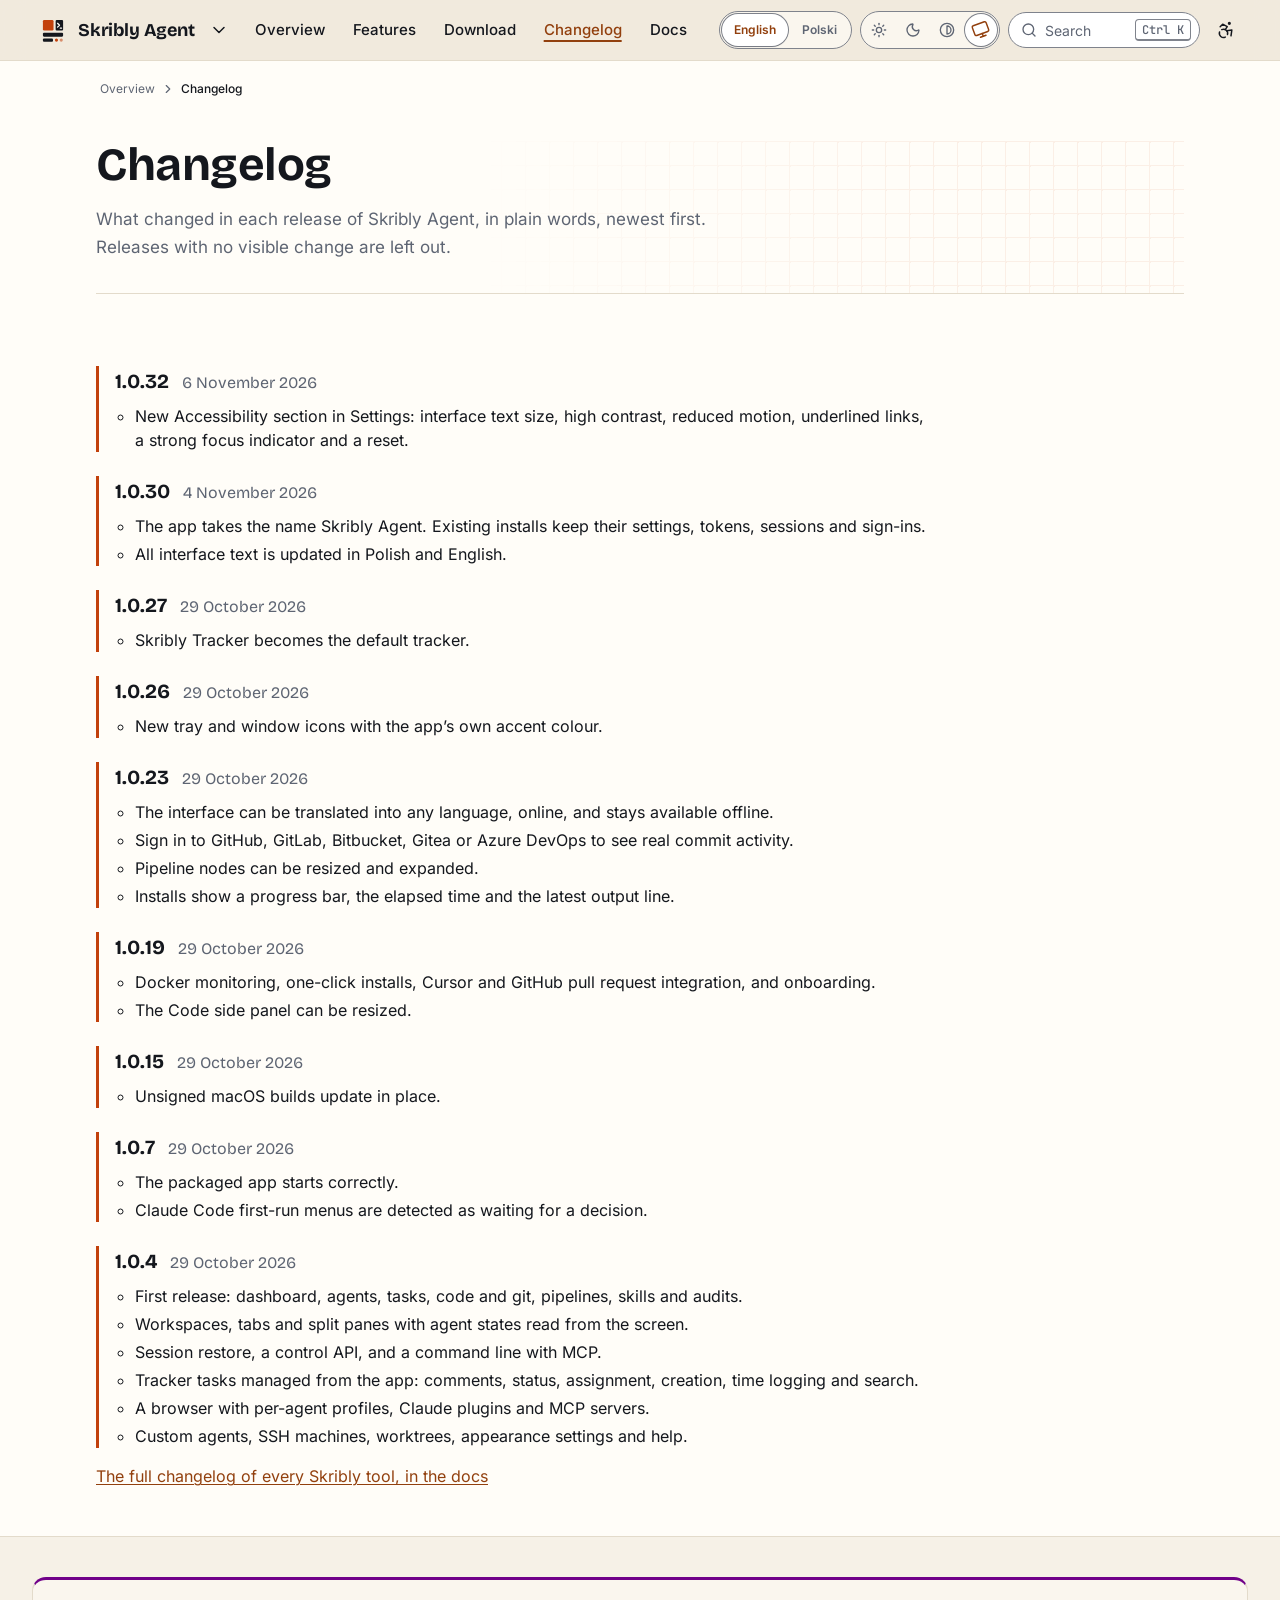
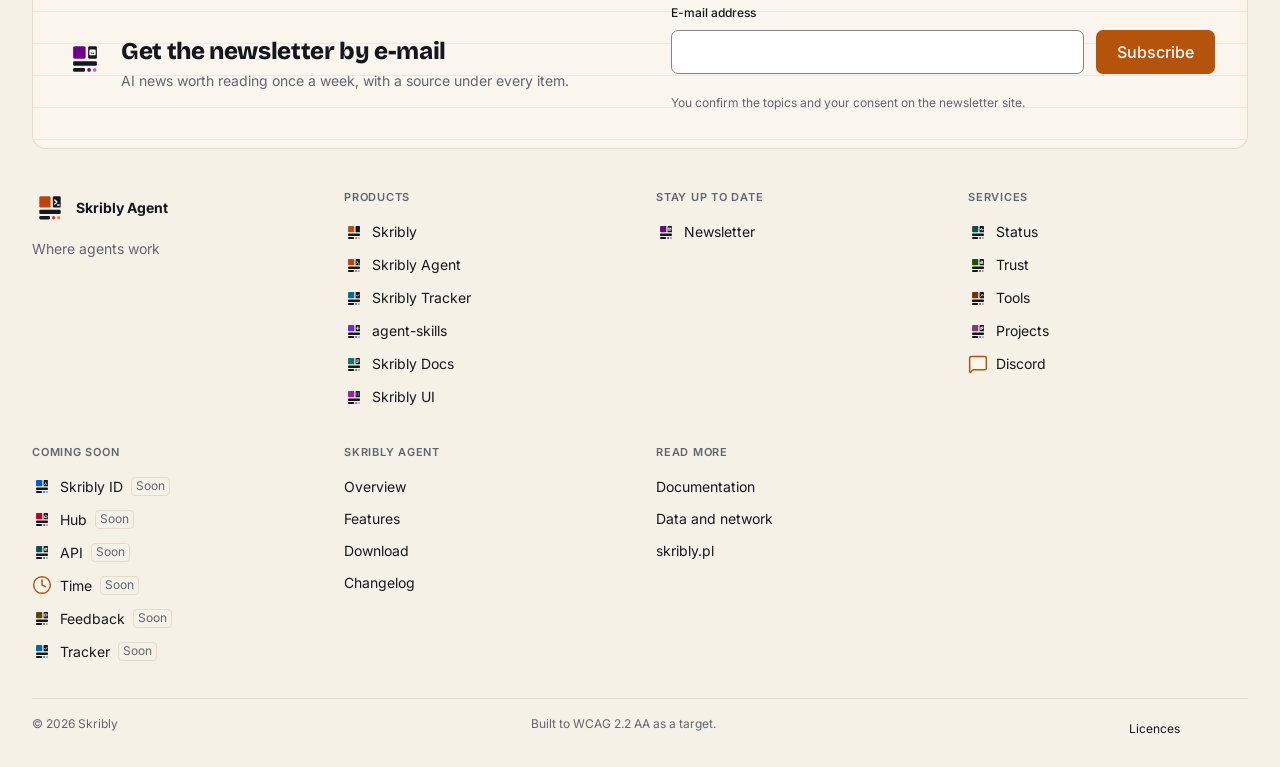
==== changelog/index.html @ e167b1dc "publish: footer services and coming soon, kit icons" ====
<!DOCTYPE html><html lang="en" dir="ltr"><head><meta charset="utf-8"><meta name="viewport" content="width=device-width, initial-scale=1"><meta http-equiv="Content-Security-Policy" content="default-src 'none'; connect-src 'self'; script-src 'self' 'wasm-unsafe-eval'; style-src 'self'; img-src 'self' data:; font-src 'self'; manifest-src 'self'; media-src 'self'; base-uri 'none'; form-action https://newsletter.skribly.pl; upgrade-insecure-requests"><title>Changelog of Skribly Agent | Skribly Agent</title><meta name="description" content="What changed in each release of Skribly Agent, in plain words, newest first."><link rel="canonical" href="https://agent.skribly.pl/changelog/"><link rel="alternate" hreflang="en" href="https://agent.skribly.pl/changelog/"><link rel="alternate" hreflang="pl" href="https://agent.skribly.pl/pl/changelog/"><link rel="alternate" hreflang="x-default" href="https://agent.skribly.pl/changelog/"><script src="/_astro/prepaint.iife.DfruCCWJ.js"></script><meta name="color-scheme" content="light dark"><meta name="theme-color" media="(prefers-color-scheme: light)" content="#fffdf8"><meta name="theme-color" media="(prefers-color-scheme: dark)" content="#111318"><meta name="referrer" content="strict-origin-when-cross-origin"><link rel="preload" href="/_astro/inter-latin-wght-normal.Dx4kXJAl.woff2" as="font" type="font/woff2" crossorigin><link rel="preload" href="/_astro/bricolage-grotesque-latin-wght-normal.DLoelf7F.woff2" as="font" type="font/woff2" crossorigin><link rel="icon" href="/favicon-32.png" sizes="32x32" type="image/png"><link rel="icon" href="/favicon.svg" type="image/svg+xml"><link rel="apple-touch-icon" href="/apple-touch-icon.png"><link rel="manifest" href="/manifest.webmanifest"><meta property="og:type" content="website"><meta property="og:site_name" content="Skribly Agent"><meta property="og:locale" content="en_GB"><meta property="og:url" content="https://agent.skribly.pl/changelog/"><meta property="og:title" content="Changelog of Skribly Agent | Skribly Agent"><meta property="og:description" content="What changed in each release of Skribly Agent, in plain words, newest first."><meta property="og:image" content="https://agent.skribly.pl/og/changelog/image.png"><meta property="og:image:width" content="1200"><meta property="og:image:height" content="630"><meta property="og:image:alt" content="Changelog of Skribly Agent | Skribly Agent"><meta name="twitter:card" content="summary_large_image"><meta name="twitter:title" content="Changelog of Skribly Agent | Skribly Agent"><meta name="twitter:description" content="What changed in each release of Skribly Agent, in plain words, newest first."><meta name="twitter:image" content="https://agent.skribly.pl/og/changelog/image.png"><script type="application/ld+json">{"@context":"https://schema.org","@graph":[{"@type":"Organization","@id":"https://skribly.pl/#organization","name":"Skribly","url":"https://skribly.pl/","logo":"https://skribly.pl/img/icons/icon-512.png","sameAs":["https://docs.skribly.pl/","https://ui.skribly.pl/"]},{"@type":"WebSite","@id":"https://agent.skribly.pl/#website","name":"Skribly Agent","url":"https://agent.skribly.pl/","inLanguage":"en","description":"What changed in each release of Skribly Agent, in plain words, newest first.","publisher":{"@id":"https://skribly.pl/#organization"}},{"@type":"WebPage","@id":"https://agent.skribly.pl/changelog/#page","url":"https://agent.skribly.pl/changelog/","name":"Changelog of Skribly Agent | Skribly Agent","description":"What changed in each release of Skribly Agent, in plain words, newest first.","inLanguage":"en","isPartOf":{"@id":"https://agent.skribly.pl/#website"},"publisher":{"@id":"https://skribly.pl/#organization"}},{"@type":"BreadcrumbList","itemListElement":[{"@type":"ListItem","position":1,"name":"Overview","item":"https://agent.skribly.pl/"},{"@type":"ListItem","position":2,"name":"Changelog","item":"https://agent.skribly.pl/changelog/"}]}]}</script><link rel="stylesheet" href="/_astro/Page.oo4FGN4h.css"><link rel="stylesheet" href="/_astro/_.._0RKXeTr.css"></head><body class="sk-page"><a class="sk-skip-link" href="#content">Skip to content</a><header class="sk-site-header sk-product--agent" data-sk-header><div class="sk-container sk-container--wide sk-site-header__bar"><div class="sk-site-header__brand"><a class="sk-site-header__home" href="/" aria-label="Skribly Agent, home page"><svg class="sk-logo sk-logo--agent" viewBox="0 0 64 64" width="2.125rem" height="2.125rem" focusable="false" aria-hidden="true"><rect x="13" y="13" width="20" height="20" rx="2.5" fill="var(--sk-tool-agent)"/><rect x="37" y="13" width="14" height="20" rx="2" fill="currentColor"/><path d="M40.6 19.4l3.6 3.6-3.6 3.6M45.6 28.4h2.6" fill="none" stroke="var(--sk-bg)" stroke-width="2.4" stroke-linecap="round" stroke-linejoin="round"/><rect x="13" y="37" width="38" height="7.5" rx="2" fill="currentColor"/><rect x="13" y="48" width="19" height="6" rx="2" fill="currentColor"/><circle cx="38.5" cy="51" r="3" fill="var(--sk-tool-agent)"/><circle cx="47.5" cy="51" r="3" fill="var(--sk-tool-agent)" opacity="0.55"/></svg><span class="sk-site-header__name">Skribly Agent</span></a><details class="sk-dropdown sk-ecosystem"><summary class="sk-icon-button sk-ecosystem__toggle" aria-label="Switch product" title="Switch product"><svg class="sk-icon sk-dropdown__chevron" viewBox="0 0 24 24" focusable="false" data-icon="chevron.down" aria-hidden="true"><path d="m6 9 6 6 6-6"></path></svg></summary><div class="sk-dropdown__panel"><p class="sk-ecosystem__title" id="sk-ecosystem-agent">Skribly products</p><ul class="sk-ecosystem__list" aria-labelledby="sk-ecosystem-agent"><li><a class="sk-ecosystem__item sk-product--skribly" href="https://skribly.pl/"><svg class="sk-logo sk-logo--skribly" viewBox="0 0 64 64" width="2.25rem" height="2.25rem" focusable="false" aria-hidden="true"><rect x="13" y="13" width="20" height="20" rx="2.5" fill="var(--sk-accent)"/><rect x="37" y="13" width="14" height="20" rx="2" fill="currentColor"/><rect x="13" y="37" width="38" height="7.5" rx="2" fill="currentColor"/><rect x="13" y="48" width="19" height="6" rx="2" fill="currentColor"/><circle cx="38.5" cy="51" r="3" fill="var(--sk-accent)"/><circle cx="47.5" cy="51" r="3" fill="var(--sk-accent)" opacity="0.55"/></svg><span><strong>Skribly</strong><span>One place for agents, tasks and rules</span></span></a></li><li><a class="sk-ecosystem__item sk-product--agent" href="https://skribly.pl/apps/skribly-agent/" aria-current="true"><svg class="sk-logo sk-logo--agent" viewBox="0 0 64 64" width="2.25rem" height="2.25rem" focusable="false" aria-hidden="true"><rect x="13" y="13" width="20" height="20" rx="2.5" fill="var(--sk-tool-agent)"/><rect x="37" y="13" width="14" height="20" rx="2" fill="currentColor"/><path d="M40.6 19.4l3.6 3.6-3.6 3.6M45.6 28.4h2.6" fill="none" stroke="var(--sk-bg)" stroke-width="2.4" stroke-linecap="round" stroke-linejoin="round"/><rect x="13" y="37" width="38" height="7.5" rx="2" fill="currentColor"/><rect x="13" y="48" width="19" height="6" rx="2" fill="currentColor"/><circle cx="38.5" cy="51" r="3" fill="var(--sk-tool-agent)"/><circle cx="47.5" cy="51" r="3" fill="var(--sk-tool-agent)" opacity="0.55"/></svg><span><strong>Skribly Agent</strong><span>Where agents work</span></span><span class="sk-ecosystem__here">You are here</span></a></li><li><a class="sk-ecosystem__item sk-product--tracker" href="https://skribly.pl/apps/skribly-tracker/"><svg class="sk-logo sk-logo--tracker" viewBox="0 0 64 64" width="2.25rem" height="2.25rem" focusable="false" aria-hidden="true"><rect x="13" y="13" width="20" height="20" rx="2.5" fill="var(--sk-tool-tracker)"/><rect x="37" y="13" width="14" height="20" rx="2" fill="currentColor"/><path d="M40.4 23.6l2.8 2.8 4.8-5.4" fill="none" stroke="var(--sk-bg)" stroke-width="2.4" stroke-linecap="round" stroke-linejoin="round"/><rect x="13" y="37" width="38" height="7.5" rx="2" fill="currentColor"/><rect x="13" y="48" width="19" height="6" rx="2" fill="currentColor"/><circle cx="38.5" cy="51" r="3" fill="var(--sk-tool-tracker)"/><circle cx="47.5" cy="51" r="3" fill="var(--sk-tool-tracker)" opacity="0.55"/></svg><span><strong>Skribly Tracker</strong><span>Where tasks begin</span></span></a></li><li><a class="sk-ecosystem__item sk-product--skills" href="https://skribly.pl/apps/agent-skills/"><svg class="sk-logo sk-logo--skills" viewBox="0 0 64 64" width="2.25rem" height="2.25rem" focusable="false" aria-hidden="true"><rect x="13" y="13" width="20" height="20" rx="2.5" fill="var(--sk-tool-skills)"/><rect x="37" y="13" width="14" height="20" rx="2" fill="currentColor"/><path d="M44 18.6v8.8M39.6 23h8.8" fill="none" stroke="var(--sk-bg)" stroke-width="2.4" stroke-linecap="round" stroke-linejoin="round"/><rect x="13" y="37" width="38" height="7.5" rx="2" fill="currentColor"/><rect x="13" y="48" width="19" height="6" rx="2" fill="currentColor"/><circle cx="38.5" cy="51" r="3" fill="var(--sk-tool-skills)"/><circle cx="47.5" cy="51" r="3" fill="var(--sk-tool-skills)" opacity="0.55"/></svg><span><strong>agent-skills</strong><span>Where the rules live</span></span></a></li><li><a class="sk-ecosystem__item sk-product--docs" href="https://docs.skribly.pl/"><svg class="sk-logo sk-logo--docs" viewBox="0 0 64 64" width="2.25rem" height="2.25rem" focusable="false" aria-hidden="true"><rect x="13" y="13" width="20" height="20" rx="2.5" fill="var(--sk-tool-docs)"/><rect x="37" y="13" width="14" height="20" rx="2" fill="currentColor"/><path d="M40.4 19h7.2M40.4 23h7.2M40.4 27h4.4" fill="none" stroke="var(--sk-bg)" stroke-width="2.4" stroke-linecap="round" stroke-linejoin="round"/><rect x="13" y="37" width="38" height="7.5" rx="2" fill="currentColor"/><rect x="13" y="48" width="19" height="6" rx="2" fill="currentColor"/><circle cx="38.5" cy="51" r="3" fill="var(--sk-tool-docs)"/><circle cx="47.5" cy="51" r="3" fill="var(--sk-tool-docs)" opacity="0.55"/></svg><span><strong>Skribly Docs</strong><span>Guides and reference</span></span></a></li><li><a class="sk-ecosystem__item sk-product--ui" href="https://ui.skribly.pl/"><svg class="sk-logo sk-logo--ui" viewBox="0 0 64 64" width="2.25rem" height="2.25rem" focusable="false" aria-hidden="true"><rect x="13" y="13" width="20" height="20" rx="2.5" fill="var(--sk-tool-ui)"/><rect x="37" y="13" width="14" height="20" rx="2" fill="currentColor"/><path d="M41.2 19.6h.01M46.8 19.6h.01M41.2 25.4h.01M46.8 25.4h.01" fill="none" stroke="var(--sk-bg)" stroke-width="2.4" stroke-linecap="round" stroke-linejoin="round"/><rect x="13" y="37" width="38" height="7.5" rx="2" fill="currentColor"/><rect x="13" y="48" width="19" height="6" rx="2" fill="currentColor"/><circle cx="38.5" cy="51" r="3" fill="var(--sk-tool-ui)"/><circle cx="47.5" cy="51" r="3" fill="var(--sk-tool-ui)" opacity="0.55"/></svg><span><strong>Skribly UI</strong><span>Tokens and components</span></span></a></li></ul><p class="sk-ecosystem__title" id="sk-ecosystem-agent-channels">Stay up to date</p><ul class="sk-ecosystem__list" aria-labelledby="sk-ecosystem-agent-channels"><li><a class="sk-ecosystem__item sk-product--newsletter" href="https://newsletter.skribly.pl/"><svg class="sk-logo sk-logo--newsletter" viewBox="0 0 64 64" width="2.25rem" height="2.25rem" focusable="false" aria-hidden="true"><rect x="13" y="13" width="20" height="20" rx="2.5" fill="var(--sk-tool-newsletter)"/><rect x="37" y="13" width="14" height="20" rx="2" fill="currentColor"/><path d="M40.2 19.6h7.6v6.8h-7.6zM40.6 20.2l3.4 2.8 3.4-2.8" fill="none" stroke="var(--sk-bg)" stroke-width="2.4" stroke-linecap="round" stroke-linejoin="round"/><rect x="13" y="37" width="38" height="7.5" rx="2" fill="currentColor"/><rect x="13" y="48" width="19" height="6" rx="2" fill="currentColor"/><circle cx="38.5" cy="51" r="3" fill="var(--sk-tool-newsletter)"/><circle cx="47.5" cy="51" r="3" fill="var(--sk-tool-newsletter)" opacity="0.55"/></svg><span><strong>Skribly Newsletter</strong><span>AI news every week, each with its source</span></span></a></li></ul><p class="sk-ecosystem__title" id="sk-ecosystem-agent-services">Services</p><ul class="sk-ecosystem__list" aria-labelledby="sk-ecosystem-agent-services"><li><a class="sk-ecosystem__item sk-product--status" href="https://status.skribly.pl/"><svg class="sk-logo sk-logo--status" viewBox="0 0 64 64" width="2.25rem" height="2.25rem" focusable="false" aria-hidden="true"><rect x="13" y="13" width="20" height="20" rx="2.5" fill="var(--sk-tool-status)"/><rect x="37" y="13" width="14" height="20" rx="2" fill="currentColor"/><path d="M39.6 23.6h2.2l1.4-3.6 2.4 6.8 1.4-3.2h1.4" fill="none" stroke="var(--sk-bg)" stroke-width="2.4" stroke-linecap="round" stroke-linejoin="round"/><rect x="13" y="37" width="38" height="7.5" rx="2" fill="currentColor"/><rect x="13" y="48" width="19" height="6" rx="2" fill="currentColor"/><circle cx="38.5" cy="51" r="3" fill="var(--sk-tool-status)"/><circle cx="47.5" cy="51" r="3" fill="var(--sk-tool-status)" opacity="0.55"/></svg><span><strong>Skribly Status</strong><span>Is every service up</span></span></a></li><li><a class="sk-ecosystem__item sk-product--trust" href="https://trust.skribly.pl/"><svg class="sk-logo sk-logo--trust" viewBox="0 0 64 64" width="2.25rem" height="2.25rem" focusable="false" aria-hidden="true"><rect x="13" y="13" width="20" height="20" rx="2.5" fill="var(--sk-tool-trust)"/><rect x="37" y="13" width="14" height="20" rx="2" fill="currentColor"/><path d="M41.8 22.6v-3h4.4v3M40.8 24.2h6.4v2.8h-6.4z" fill="none" stroke="var(--sk-bg)" stroke-width="2.4" stroke-linecap="round" stroke-linejoin="round"/><rect x="13" y="37" width="38" height="7.5" rx="2" fill="currentColor"/><rect x="13" y="48" width="19" height="6" rx="2" fill="currentColor"/><circle cx="38.5" cy="51" r="3" fill="var(--sk-tool-trust)"/><circle cx="47.5" cy="51" r="3" fill="var(--sk-tool-trust)" opacity="0.55"/></svg><span><strong>Skribly Trust</strong><span>Security, privacy and accessibility</span></span></a></li><li><a class="sk-ecosystem__item sk-product--tools" href="https://tools.skribly.pl/"><svg class="sk-logo sk-logo--tools" viewBox="0 0 64 64" width="2.25rem" height="2.25rem" focusable="false" aria-hidden="true"><rect x="13" y="13" width="20" height="20" rx="2.5" fill="var(--sk-tool-tools)"/><rect x="37" y="13" width="14" height="20" rx="2" fill="currentColor"/><path d="M40.8 27.2L46 22M43.8 19.8l4.4 4.4" fill="none" stroke="var(--sk-bg)" stroke-width="2.4" stroke-linecap="round" stroke-linejoin="round"/><rect x="13" y="37" width="38" height="7.5" rx="2" fill="currentColor"/><rect x="13" y="48" width="19" height="6" rx="2" fill="currentColor"/><circle cx="38.5" cy="51" r="3" fill="var(--sk-tool-tools)"/><circle cx="47.5" cy="51" r="3" fill="var(--sk-tool-tools)" opacity="0.55"/></svg><span><strong>Skribly Tools</strong><span>Small tools in the browser</span></span></a></li><li><a class="sk-ecosystem__item sk-product--projects" href="https://projects.skribly.pl/"><svg class="sk-logo sk-logo--projects" viewBox="0 0 64 64" width="2.25rem" height="2.25rem" focusable="false" aria-hidden="true"><rect x="13" y="13" width="20" height="20" rx="2.5" fill="var(--sk-tool-projects)"/><rect x="37" y="13" width="14" height="20" rx="2" fill="currentColor"/><path d="M40.4 21.8h4.8v4.8h-4.8zM43 21.8v-2.6h4.8v4.8h-2.6" fill="none" stroke="var(--sk-bg)" stroke-width="2.4" stroke-linecap="round" stroke-linejoin="round"/><rect x="13" y="37" width="38" height="7.5" rx="2" fill="currentColor"/><rect x="13" y="48" width="19" height="6" rx="2" fill="currentColor"/><circle cx="38.5" cy="51" r="3" fill="var(--sk-tool-projects)"/><circle cx="47.5" cy="51" r="3" fill="var(--sk-tool-projects)" opacity="0.55"/></svg><span><strong>Skribly Projects</strong><span>Every part and how far it is</span></span></a></li><li><a class="sk-ecosystem__item sk-product--discord" href="https://dc.skribly.pl/"><svg class="sk-icon sk-icon--duo sk-ecosystem__icon" viewBox="0 0 24 24" focusable="false" data-icon="content.comment" aria-hidden="true"><g class="sk-icon__fill"><path d="M22 17a2 2 0 0 1-2 2H6.828a2 2 0 0 0-1.414.586l-2.202 2.202A.71.71 0 0 1 2 21.286V5a2 2 0 0 1 2-2h16a2 2 0 0 1 2 2z"></path></g><path d="M22 17a2 2 0 0 1-2 2H6.828a2 2 0 0 0-1.414.586l-2.202 2.202A.71.71 0 0 1 2 21.286V5a2 2 0 0 1 2-2h16a2 2 0 0 1 2 2z"></path></svg><span><strong>Discord</strong><span>Talk with the people who build Skribly</span></span></a></li></ul></div></details></div><div class="sk-site-header__quick"><button class="sk-search-button sk-site-header__wide" type="button" data-sk-search-open data-sk-needs-js aria-haspopup="dialog" aria-controls="sk-search" aria-keyshortcuts="Control+K /"><svg class="sk-icon" viewBox="0 0 24 24" focusable="false" data-icon="action.search" aria-hidden="true"><g class="sk-icon__fill"><circle cx="11" cy="11" r="8"></circle></g><path d="m21 21-4.34-4.34"></path><circle cx="11" cy="11" r="8"></circle></svg><span>Search</span><kbd class="sk-kbd" aria-hidden="true">Ctrl K</kbd></button><button class="sk-icon-button sk-site-header__narrow" type="button" data-sk-search-open data-sk-needs-js aria-label="Search" aria-haspopup="dialog" aria-controls="sk-search" aria-keyshortcuts="Control+K /"><svg class="sk-icon" viewBox="0 0 24 24" focusable="false" data-icon="action.search" aria-hidden="true"><g class="sk-icon__fill"><circle cx="11" cy="11" r="8"></circle></g><path d="m21 21-4.34-4.34"></path><circle cx="11" cy="11" r="8"></circle></svg></button><button class="sk-icon-button" type="button" data-sk-a11y-open data-sk-needs-js aria-controls="sk-a11y-panel" aria-expanded="false" aria-label="Accessibility" title="Open accessibility settings"><svg class="sk-icon" viewBox="0 0 24 24" focusable="false" data-icon="nav.accessibility" aria-hidden="true"><g class="sk-icon__fill"><circle cx="16" cy="4" r="1"></circle></g><circle cx="16" cy="4" r="1"></circle><path d="m18 19 1-7-6 1"></path><path d="m5 8 3-3 5.5 3-2.36 3.5"></path><path d="M4.24 14.5a5 5 0 0 0 6.88 6"></path><path d="M13.76 17.5a5 5 0 0 0-6.88-6"></path></svg></button><button class="sk-icon-button sk-site-header__menu-toggle" type="button" data-sk-menu-toggle data-sk-needs-js aria-expanded="false" aria-controls="sk-site-drawer-agent" aria-label="Menu" data-open="Menu" data-close="Close menu"><span class="sk-burger" aria-hidden="true"><span></span><span></span><span></span></span></button></div><div class="sk-site-header__drawer" id="sk-site-drawer-agent"><nav class="sk-site-nav" aria-label="Main navigation"><ul class="sk-site-nav__list"><li><a class="sk-site-nav__link" href="/">Overview</a></li><li><a class="sk-site-nav__link" href="/features/">Features</a></li><li><a class="sk-site-nav__link" href="/download/">Download</a></li><li><a class="sk-site-nav__link" href="/changelog/" aria-current="page">Changelog</a></li><li><a class="sk-site-nav__link" href="https://docs.skribly.pl/agent/">Docs</a></li></ul></nav><div class="sk-site-header__tools"><nav class="sk-language-switch" aria-label="Language"><ul><li><span lang="en" aria-current="true">English</span></li><li><a href="/pl/changelog/" lang="pl" hreflang="pl">Polski</a></li></ul></nav><fieldset class="sk-theme-switch" data-sk-theme-switch><legend class="sk-visually-hidden">Theme</legend><label title="Light"><input type="radio" name="sk-theme-512duu" value="light"><svg class="sk-icon" viewBox="0 0 24 24" focusable="false" data-icon="theme.light" aria-hidden="true"><g class="sk-icon__fill"><circle cx="12" cy="12" r="4"></circle></g><circle cx="12" cy="12" r="4"></circle><path d="M12 2v2"></path><path d="M12 20v2"></path><path d="m4.93 4.93 1.41 1.41"></path><path d="m17.66 17.66 1.41 1.41"></path><path d="M2 12h2"></path><path d="M20 12h2"></path><path d="m6.34 17.66-1.41 1.41"></path><path d="m19.07 4.93-1.41 1.41"></path></svg><span class="sk-visually-hidden">Light</span></label><label title="Dark"><input type="radio" name="sk-theme-512duu" value="dark"><svg class="sk-icon" viewBox="0 0 24 24" focusable="false" data-icon="theme.dark" aria-hidden="true"><g class="sk-icon__fill"><path d="M20.985 12.486a9 9 0 1 1-9.473-9.472c.405-.022.617.46.402.803a6 6 0 0 0 8.268 8.268c.344-.215.825-.004.803.401"></path></g><path d="M20.985 12.486a9 9 0 1 1-9.473-9.472c.405-.022.617.46.402.803a6 6 0 0 0 8.268 8.268c.344-.215.825-.004.803.401"></path></svg><span class="sk-visually-hidden">Dark</span></label><label title="High contrast"><input type="radio" name="sk-theme-512duu" value="contrast"><svg class="sk-icon" viewBox="0 0 24 24" focusable="false" data-icon="theme.contrast" aria-hidden="true"><g class="sk-icon__fill"><circle cx="12" cy="12" r="10"></circle><path d="M12 18a6 6 0 0 0 0-12v12z"></path></g><circle cx="12" cy="12" r="10"></circle><path d="M12 18a6 6 0 0 0 0-12v12z"></path></svg><span class="sk-visually-hidden">High contrast</span></label><label title="System"><input type="radio" name="sk-theme-512duu" value="system" checked><svg class="sk-icon" viewBox="0 0 24 24" focusable="false" data-icon="theme.system" aria-hidden="true"><g class="sk-icon__fill"><rect rx="2" x="2" y="3" width="20" height="14"></rect></g><rect rx="2" x="2" y="3" width="20" height="14"></rect><line x1="8" y1="21" x2="16" y2="21"></line><line x1="12" y1="17" x2="12" y2="21"></line></svg><span class="sk-visually-hidden">System</span></label></fieldset><script type="module" src="/_astro/ThemeSwitch.astro_astro_type_script_index_0_lang.CZhldsDc.js"></script></div></div></div></header><script type="module" src="/_astro/SiteHeader.astro_astro_type_script_index_0_lang.C7ESqmu-.js"></script><main class="sk-page__main sk-page__main--full site-main sk-product--agent" id="content" tabindex="-1" data-pagefind-body><nav class="sk-breadcrumbs" aria-label="Breadcrumb" data-pagefind-ignore><ol><li><a href="/">Overview</a></li><li><span aria-current="page">Changelog</span></li></ol></nav><div class="sk-container hero-wrap"><header class="sk-hero sk-hero--page sk-pattern sk-pattern--grid sk-product--agent" data-sk-hero="page"><div class="sk-hero__body"><h1 class="sk-hero__title">Changelog</h1><p class="sk-hero__lead">What changed in each release of Skribly Agent, in plain words, newest first. Releases with no visible change are left out.</p></div></header></div><section class="sk-container band" aria-label="Changelog"><ol class="releases" role="list"><li class="release" id="v1.0.32" data-version="1.0.32"><h2 class="release__title">1.0.32 <time datetime="2026-11-06">6 November 2026</time></h2><ul><li>New Accessibility section in Settings: interface text size, high contrast, reduced motion, underlined links, a strong focus indicator and a reset.</li></ul></li><li class="release" id="v1.0.30" data-version="1.0.30"><h2 class="release__title">1.0.30 <time datetime="2026-11-04">4 November 2026</time></h2><ul><li>The app takes the name Skribly Agent. Existing installs keep their settings, tokens, sessions and sign-ins.</li><li>All interface text is updated in Polish and English.</li></ul></li><li class="release" id="v1.0.27" data-version="1.0.27"><h2 class="release__title">1.0.27 <time datetime="2026-10-29">29 October 2026</time></h2><ul><li>Skribly Tracker becomes the default tracker.</li></ul></li><li class="release" id="v1.0.26" data-version="1.0.26"><h2 class="release__title">1.0.26 <time datetime="2026-10-29">29 October 2026</time></h2><ul><li>New tray and window icons with the app’s own accent colour.</li></ul></li><li class="release" id="v1.0.23" data-version="1.0.23"><h2 class="release__title">1.0.23 <time datetime="2026-10-29">29 October 2026</time></h2><ul><li>The interface can be translated into any language, online, and stays available offline.</li><li>Sign in to GitHub, GitLab, Bitbucket, Gitea or Azure DevOps to see real commit activity.</li><li>Pipeline nodes can be resized and expanded.</li><li>Installs show a progress bar, the elapsed time and the latest output line.</li></ul></li><li class="release" id="v1.0.19" data-version="1.0.19"><h2 class="release__title">1.0.19 <time datetime="2026-10-29">29 October 2026</time></h2><ul><li>Docker monitoring, one-click installs, Cursor and GitHub pull request integration, and onboarding.</li><li>The Code side panel can be resized.</li></ul></li><li class="release" id="v1.0.15" data-version="1.0.15"><h2 class="release__title">1.0.15 <time datetime="2026-10-29">29 October 2026</time></h2><ul><li>Unsigned macOS builds update in place.</li></ul></li><li class="release" id="v1.0.7" data-version="1.0.7"><h2 class="release__title">1.0.7 <time datetime="2026-10-29">29 October 2026</time></h2><ul><li>The packaged app starts correctly.</li><li>Claude Code first-run menus are detected as waiting for a decision.</li></ul></li><li class="release" id="v1.0.4" data-version="1.0.4"><h2 class="release__title">1.0.4 <time datetime="2026-10-29">29 October 2026</time></h2><ul><li>First release: dashboard, agents, tasks, code and git, pipelines, skills and audits.</li><li>Workspaces, tabs and split panes with agent states read from the screen.</li><li>Session restore, a control API, and a command line with MCP.</li><li>Tracker tasks managed from the app: comments, status, assignment, creation, time logging and search.</li><li>A browser with per-agent profiles, Claude plugins and MCP servers.</li><li>Custom agents, SSH machines, worktrees, appearance settings and help.</li></ul></li></ol><p><a class="sk-link" href="https://docs.skribly.pl/changelog/">The full changelog of every Skribly tool, in the docs</a></p></section></main><footer class="sk-site-footer sk-product--agent"><div class="sk-container sk-container--wide"><section aria-labelledby="sk-footer-newsletter-title" class="sk-band sk-band--sunken sk-pattern sk-pattern--ruled sk-product--newsletter sk-newsletter-signup sk-newsletter-signup--footer"><div class="sk-newsletter-signup__text"><svg class="sk-logo sk-logo--newsletter" viewBox="0 0 64 64" width="2.5rem" height="2.5rem" focusable="false" aria-hidden="true"><rect x="13" y="13" width="20" height="20" rx="2.5" fill="var(--sk-tool-newsletter)"/><rect x="37" y="13" width="14" height="20" rx="2" fill="currentColor"/><path d="M40.2 19.6h7.6v6.8h-7.6zM40.6 20.2l3.4 2.8 3.4-2.8" fill="none" stroke="var(--sk-bg)" stroke-width="2.4" stroke-linecap="round" stroke-linejoin="round"/><rect x="13" y="37" width="38" height="7.5" rx="2" fill="currentColor"/><rect x="13" y="48" width="19" height="6" rx="2" fill="currentColor"/><circle cx="38.5" cy="51" r="3" fill="var(--sk-tool-newsletter)"/><circle cx="47.5" cy="51" r="3" fill="var(--sk-tool-newsletter)" opacity="0.55"/></svg><h2 class="sk-newsletter-signup__title" id="sk-footer-newsletter-title">Get the newsletter by e-mail</h2><p class="sk-newsletter-signup__lead">AI news worth reading once a week, with a source under every item.</p></div><form class="sk-newsletter-signup__form" method="get" action="https://newsletter.skribly.pl/#signup" aria-labelledby="sk-footer-newsletter-title"><label class="sk-label" for="sk-footer-newsletter-email">E-mail address</label><div class="sk-newsletter-signup__row"><input class="sk-input sk-newsletter-signup__input" type="email" id="sk-footer-newsletter-email" name="email" autocomplete="email" inputmode="email" spellcheck="false" maxlength="254" required aria-describedby="sk-footer-newsletter-hint"><button class="sk-button" type="submit">Subscribe</button></div><p class="sk-hint" id="sk-footer-newsletter-hint">You confirm the topics and your consent on the newsletter site.</p></form></section><div class="sk-site-footer__grid"><div class="sk-site-footer__brand"><a href="https://skribly.pl/apps/skribly-agent/" aria-label="Skribly Agent, home page"><svg class="sk-logo sk-logo--agent" viewBox="0 0 64 64" width="2.25rem" height="2.25rem" focusable="false" aria-hidden="true"><rect x="13" y="13" width="20" height="20" rx="2.5" fill="var(--sk-tool-agent)"/><rect x="37" y="13" width="14" height="20" rx="2" fill="currentColor"/><path d="M40.6 19.4l3.6 3.6-3.6 3.6M45.6 28.4h2.6" fill="none" stroke="var(--sk-bg)" stroke-width="2.4" stroke-linecap="round" stroke-linejoin="round"/><rect x="13" y="37" width="38" height="7.5" rx="2" fill="currentColor"/><rect x="13" y="48" width="19" height="6" rx="2" fill="currentColor"/><circle cx="38.5" cy="51" r="3" fill="var(--sk-tool-agent)"/><circle cx="47.5" cy="51" r="3" fill="var(--sk-tool-agent)" opacity="0.55"/></svg><strong>Skribly Agent</strong></a><p>Where agents work</p></div><nav aria-labelledby="sk-footer-products-agent"><h2 id="sk-footer-products-agent">Products</h2><ul><li><a href="https://skribly.pl/"><svg class="sk-logo sk-logo--skribly" viewBox="0 0 64 64" width="1.25rem" height="1.25rem" focusable="false" aria-hidden="true"><rect x="13" y="13" width="20" height="20" rx="2.5" fill="var(--sk-accent)"/><rect x="37" y="13" width="14" height="20" rx="2" fill="currentColor"/><rect x="13" y="37" width="38" height="7.5" rx="2" fill="currentColor"/><rect x="13" y="48" width="19" height="6" rx="2" fill="currentColor"/><circle cx="38.5" cy="51" r="3" fill="var(--sk-accent)"/><circle cx="47.5" cy="51" r="3" fill="var(--sk-accent)" opacity="0.55"/></svg>Skribly</a></li><li><a href="https://skribly.pl/apps/skribly-agent/" aria-current="true"><svg class="sk-logo sk-logo--agent" viewBox="0 0 64 64" width="1.25rem" height="1.25rem" focusable="false" aria-hidden="true"><rect x="13" y="13" width="20" height="20" rx="2.5" fill="var(--sk-tool-agent)"/><rect x="37" y="13" width="14" height="20" rx="2" fill="currentColor"/><path d="M40.6 19.4l3.6 3.6-3.6 3.6M45.6 28.4h2.6" fill="none" stroke="var(--sk-bg)" stroke-width="2.4" stroke-linecap="round" stroke-linejoin="round"/><rect x="13" y="37" width="38" height="7.5" rx="2" fill="currentColor"/><rect x="13" y="48" width="19" height="6" rx="2" fill="currentColor"/><circle cx="38.5" cy="51" r="3" fill="var(--sk-tool-agent)"/><circle cx="47.5" cy="51" r="3" fill="var(--sk-tool-agent)" opacity="0.55"/></svg>Skribly Agent</a></li><li><a href="https://skribly.pl/apps/skribly-tracker/"><svg class="sk-logo sk-logo--tracker" viewBox="0 0 64 64" width="1.25rem" height="1.25rem" focusable="false" aria-hidden="true"><rect x="13" y="13" width="20" height="20" rx="2.5" fill="var(--sk-tool-tracker)"/><rect x="37" y="13" width="14" height="20" rx="2" fill="currentColor"/><path d="M40.4 23.6l2.8 2.8 4.8-5.4" fill="none" stroke="var(--sk-bg)" stroke-width="2.4" stroke-linecap="round" stroke-linejoin="round"/><rect x="13" y="37" width="38" height="7.5" rx="2" fill="currentColor"/><rect x="13" y="48" width="19" height="6" rx="2" fill="currentColor"/><circle cx="38.5" cy="51" r="3" fill="var(--sk-tool-tracker)"/><circle cx="47.5" cy="51" r="3" fill="var(--sk-tool-tracker)" opacity="0.55"/></svg>Skribly Tracker</a></li><li><a href="https://skribly.pl/apps/agent-skills/"><svg class="sk-logo sk-logo--skills" viewBox="0 0 64 64" width="1.25rem" height="1.25rem" focusable="false" aria-hidden="true"><rect x="13" y="13" width="20" height="20" rx="2.5" fill="var(--sk-tool-skills)"/><rect x="37" y="13" width="14" height="20" rx="2" fill="currentColor"/><path d="M44 18.6v8.8M39.6 23h8.8" fill="none" stroke="var(--sk-bg)" stroke-width="2.4" stroke-linecap="round" stroke-linejoin="round"/><rect x="13" y="37" width="38" height="7.5" rx="2" fill="currentColor"/><rect x="13" y="48" width="19" height="6" rx="2" fill="currentColor"/><circle cx="38.5" cy="51" r="3" fill="var(--sk-tool-skills)"/><circle cx="47.5" cy="51" r="3" fill="var(--sk-tool-skills)" opacity="0.55"/></svg>agent-skills</a></li><li><a href="https://docs.skribly.pl/"><svg class="sk-logo sk-logo--docs" viewBox="0 0 64 64" width="1.25rem" height="1.25rem" focusable="false" aria-hidden="true"><rect x="13" y="13" width="20" height="20" rx="2.5" fill="var(--sk-tool-docs)"/><rect x="37" y="13" width="14" height="20" rx="2" fill="currentColor"/><path d="M40.4 19h7.2M40.4 23h7.2M40.4 27h4.4" fill="none" stroke="var(--sk-bg)" stroke-width="2.4" stroke-linecap="round" stroke-linejoin="round"/><rect x="13" y="37" width="38" height="7.5" rx="2" fill="currentColor"/><rect x="13" y="48" width="19" height="6" rx="2" fill="currentColor"/><circle cx="38.5" cy="51" r="3" fill="var(--sk-tool-docs)"/><circle cx="47.5" cy="51" r="3" fill="var(--sk-tool-docs)" opacity="0.55"/></svg>Skribly Docs</a></li><li><a href="https://ui.skribly.pl/"><svg class="sk-logo sk-logo--ui" viewBox="0 0 64 64" width="1.25rem" height="1.25rem" focusable="false" aria-hidden="true"><rect x="13" y="13" width="20" height="20" rx="2.5" fill="var(--sk-tool-ui)"/><rect x="37" y="13" width="14" height="20" rx="2" fill="currentColor"/><path d="M41.2 19.6h.01M46.8 19.6h.01M41.2 25.4h.01M46.8 25.4h.01" fill="none" stroke="var(--sk-bg)" stroke-width="2.4" stroke-linecap="round" stroke-linejoin="round"/><rect x="13" y="37" width="38" height="7.5" rx="2" fill="currentColor"/><rect x="13" y="48" width="19" height="6" rx="2" fill="currentColor"/><circle cx="38.5" cy="51" r="3" fill="var(--sk-tool-ui)"/><circle cx="47.5" cy="51" r="3" fill="var(--sk-tool-ui)" opacity="0.55"/></svg>Skribly UI</a></li></ul></nav><nav aria-labelledby="sk-footer-channels-agent"><h2 id="sk-footer-channels-agent">Stay up to date</h2><ul><li><a href="https://newsletter.skribly.pl/"><svg class="sk-logo sk-logo--newsletter" viewBox="0 0 64 64" width="1.25rem" height="1.25rem" focusable="false" aria-hidden="true"><rect x="13" y="13" width="20" height="20" rx="2.5" fill="var(--sk-tool-newsletter)"/><rect x="37" y="13" width="14" height="20" rx="2" fill="currentColor"/><path d="M40.2 19.6h7.6v6.8h-7.6zM40.6 20.2l3.4 2.8 3.4-2.8" fill="none" stroke="var(--sk-bg)" stroke-width="2.4" stroke-linecap="round" stroke-linejoin="round"/><rect x="13" y="37" width="38" height="7.5" rx="2" fill="currentColor"/><rect x="13" y="48" width="19" height="6" rx="2" fill="currentColor"/><circle cx="38.5" cy="51" r="3" fill="var(--sk-tool-newsletter)"/><circle cx="47.5" cy="51" r="3" fill="var(--sk-tool-newsletter)" opacity="0.55"/></svg>Newsletter</a></li></ul></nav><nav aria-labelledby="sk-footer-services-agent"><h2 id="sk-footer-services-agent">Services</h2><ul><li><a href="https://status.skribly.pl/"><svg class="sk-logo sk-logo--status" viewBox="0 0 64 64" width="1.25rem" height="1.25rem" focusable="false" aria-hidden="true"><rect x="13" y="13" width="20" height="20" rx="2.5" fill="var(--sk-tool-status)"/><rect x="37" y="13" width="14" height="20" rx="2" fill="currentColor"/><path d="M39.6 23.6h2.2l1.4-3.6 2.4 6.8 1.4-3.2h1.4" fill="none" stroke="var(--sk-bg)" stroke-width="2.4" stroke-linecap="round" stroke-linejoin="round"/><rect x="13" y="37" width="38" height="7.5" rx="2" fill="currentColor"/><rect x="13" y="48" width="19" height="6" rx="2" fill="currentColor"/><circle cx="38.5" cy="51" r="3" fill="var(--sk-tool-status)"/><circle cx="47.5" cy="51" r="3" fill="var(--sk-tool-status)" opacity="0.55"/></svg>Status</a></li><li><a href="https://trust.skribly.pl/"><svg class="sk-logo sk-logo--trust" viewBox="0 0 64 64" width="1.25rem" height="1.25rem" focusable="false" aria-hidden="true"><rect x="13" y="13" width="20" height="20" rx="2.5" fill="var(--sk-tool-trust)"/><rect x="37" y="13" width="14" height="20" rx="2" fill="currentColor"/><path d="M41.8 22.6v-3h4.4v3M40.8 24.2h6.4v2.8h-6.4z" fill="none" stroke="var(--sk-bg)" stroke-width="2.4" stroke-linecap="round" stroke-linejoin="round"/><rect x="13" y="37" width="38" height="7.5" rx="2" fill="currentColor"/><rect x="13" y="48" width="19" height="6" rx="2" fill="currentColor"/><circle cx="38.5" cy="51" r="3" fill="var(--sk-tool-trust)"/><circle cx="47.5" cy="51" r="3" fill="var(--sk-tool-trust)" opacity="0.55"/></svg>Trust</a></li><li><a href="https://tools.skribly.pl/"><svg class="sk-logo sk-logo--tools" viewBox="0 0 64 64" width="1.25rem" height="1.25rem" focusable="false" aria-hidden="true"><rect x="13" y="13" width="20" height="20" rx="2.5" fill="var(--sk-tool-tools)"/><rect x="37" y="13" width="14" height="20" rx="2" fill="currentColor"/><path d="M40.8 27.2L46 22M43.8 19.8l4.4 4.4" fill="none" stroke="var(--sk-bg)" stroke-width="2.4" stroke-linecap="round" stroke-linejoin="round"/><rect x="13" y="37" width="38" height="7.5" rx="2" fill="currentColor"/><rect x="13" y="48" width="19" height="6" rx="2" fill="currentColor"/><circle cx="38.5" cy="51" r="3" fill="var(--sk-tool-tools)"/><circle cx="47.5" cy="51" r="3" fill="var(--sk-tool-tools)" opacity="0.55"/></svg>Tools</a></li><li><a href="https://projects.skribly.pl/"><svg class="sk-logo sk-logo--projects" viewBox="0 0 64 64" width="1.25rem" height="1.25rem" focusable="false" aria-hidden="true"><rect x="13" y="13" width="20" height="20" rx="2.5" fill="var(--sk-tool-projects)"/><rect x="37" y="13" width="14" height="20" rx="2" fill="currentColor"/><path d="M40.4 21.8h4.8v4.8h-4.8zM43 21.8v-2.6h4.8v4.8h-2.6" fill="none" stroke="var(--sk-bg)" stroke-width="2.4" stroke-linecap="round" stroke-linejoin="round"/><rect x="13" y="37" width="38" height="7.5" rx="2" fill="currentColor"/><rect x="13" y="48" width="19" height="6" rx="2" fill="currentColor"/><circle cx="38.5" cy="51" r="3" fill="var(--sk-tool-projects)"/><circle cx="47.5" cy="51" r="3" fill="var(--sk-tool-projects)" opacity="0.55"/></svg>Projects</a></li><li><a href="https://dc.skribly.pl/"><svg class="sk-icon sk-icon--duo sk-site-footer__icon" viewBox="0 0 24 24" focusable="false" data-icon="content.comment" aria-hidden="true"><g class="sk-icon__fill"><path d="M22 17a2 2 0 0 1-2 2H6.828a2 2 0 0 0-1.414.586l-2.202 2.202A.71.71 0 0 1 2 21.286V5a2 2 0 0 1 2-2h16a2 2 0 0 1 2 2z"></path></g><path d="M22 17a2 2 0 0 1-2 2H6.828a2 2 0 0 0-1.414.586l-2.202 2.202A.71.71 0 0 1 2 21.286V5a2 2 0 0 1 2-2h16a2 2 0 0 1 2 2z"></path></svg>Discord</a></li></ul></nav><nav aria-labelledby="sk-footer-soon-agent"><h2 id="sk-footer-soon-agent">Coming soon</h2><ul><li><a href="https://id.skribly.pl/"><svg class="sk-logo sk-logo--id" viewBox="0 0 64 64" width="1.25rem" height="1.25rem" focusable="false" aria-hidden="true"><rect x="13" y="13" width="20" height="20" rx="2.5" fill="var(--sk-tool-id)"/><rect x="37" y="13" width="14" height="20" rx="2" fill="currentColor"/><path d="M44 20.2h.01M40.8 27.2l1.4-2.6h3.6l1.4 2.6" fill="none" stroke="var(--sk-bg)" stroke-width="2.4" stroke-linecap="round" stroke-linejoin="round"/><rect x="13" y="37" width="38" height="7.5" rx="2" fill="currentColor"/><rect x="13" y="48" width="19" height="6" rx="2" fill="currentColor"/><circle cx="38.5" cy="51" r="3" fill="var(--sk-tool-id)"/><circle cx="47.5" cy="51" r="3" fill="var(--sk-tool-id)" opacity="0.55"/></svg>Skribly ID <span class="sk-site-footer__soon">Soon</span></a></li><li><a href="https://hub.skribly.pl/"><svg class="sk-logo sk-logo--hub" viewBox="0 0 64 64" width="1.25rem" height="1.25rem" focusable="false" aria-hidden="true"><rect x="13" y="13" width="20" height="20" rx="2.5" fill="var(--sk-tool-hub)"/><rect x="37" y="13" width="14" height="20" rx="2" fill="currentColor"/><path d="M40.4 22.6l3.6-3.6 3.6 3.6v4.8h-7.2z" fill="none" stroke="var(--sk-bg)" stroke-width="2.4" stroke-linecap="round" stroke-linejoin="round"/><rect x="13" y="37" width="38" height="7.5" rx="2" fill="currentColor"/><rect x="13" y="48" width="19" height="6" rx="2" fill="currentColor"/><circle cx="38.5" cy="51" r="3" fill="var(--sk-tool-hub)"/><circle cx="47.5" cy="51" r="3" fill="var(--sk-tool-hub)" opacity="0.55"/></svg>Hub <span class="sk-site-footer__soon">Soon</span></a></li><li><a href="https://api.skribly.pl/"><svg class="sk-logo sk-logo--api" viewBox="0 0 64 64" width="1.25rem" height="1.25rem" focusable="false" aria-hidden="true"><rect x="13" y="13" width="20" height="20" rx="2.5" fill="var(--sk-tool-api)"/><rect x="37" y="13" width="14" height="20" rx="2" fill="currentColor"/><path d="M40.4 20.6h7.2M45.6 18.6l2 2-2 2M47.6 25.4h-7.2M42.4 23.4l-2 2 2 2" fill="none" stroke="var(--sk-bg)" stroke-width="2.4" stroke-linecap="round" stroke-linejoin="round"/><rect x="13" y="37" width="38" height="7.5" rx="2" fill="currentColor"/><rect x="13" y="48" width="19" height="6" rx="2" fill="currentColor"/><circle cx="38.5" cy="51" r="3" fill="var(--sk-tool-api)"/><circle cx="47.5" cy="51" r="3" fill="var(--sk-tool-api)" opacity="0.55"/></svg>API <span class="sk-site-footer__soon">Soon</span></a></li><li><a href="https://time.skribly.pl/"><svg class="sk-icon sk-icon--duo sk-site-footer__icon" viewBox="0 0 24 24" focusable="false" data-icon="time.clock" aria-hidden="true"><g class="sk-icon__fill"><circle cx="12" cy="12" r="10"></circle></g><circle cx="12" cy="12" r="10"></circle><path d="M12 6v6l4 2"></path></svg>Time <span class="sk-site-footer__soon">Soon</span></a></li><li><a href="https://feedback.skribly.pl/"><svg class="sk-logo sk-logo--feedback" viewBox="0 0 64 64" width="1.25rem" height="1.25rem" focusable="false" aria-hidden="true"><rect x="13" y="13" width="20" height="20" rx="2.5" fill="var(--sk-tool-feedback)"/><rect x="37" y="13" width="14" height="20" rx="2" fill="currentColor"/><path d="M40.4 19.2h7.2v5.6h-3.2l-2.6 2.6v-2.6h-1.4z" fill="none" stroke="var(--sk-bg)" stroke-width="2.4" stroke-linecap="round" stroke-linejoin="round"/><rect x="13" y="37" width="38" height="7.5" rx="2" fill="currentColor"/><rect x="13" y="48" width="19" height="6" rx="2" fill="currentColor"/><circle cx="38.5" cy="51" r="3" fill="var(--sk-tool-feedback)"/><circle cx="47.5" cy="51" r="3" fill="var(--sk-tool-feedback)" opacity="0.55"/></svg>Feedback <span class="sk-site-footer__soon">Soon</span></a></li><li><a href="https://tracker.skribly.pl/"><svg class="sk-logo sk-logo--tracker" viewBox="0 0 64 64" width="1.25rem" height="1.25rem" focusable="false" aria-hidden="true"><rect x="13" y="13" width="20" height="20" rx="2.5" fill="var(--sk-tool-tracker)"/><rect x="37" y="13" width="14" height="20" rx="2" fill="currentColor"/><path d="M40.4 23.6l2.8 2.8 4.8-5.4" fill="none" stroke="var(--sk-bg)" stroke-width="2.4" stroke-linecap="round" stroke-linejoin="round"/><rect x="13" y="37" width="38" height="7.5" rx="2" fill="currentColor"/><rect x="13" y="48" width="19" height="6" rx="2" fill="currentColor"/><circle cx="38.5" cy="51" r="3" fill="var(--sk-tool-tracker)"/><circle cx="47.5" cy="51" r="3" fill="var(--sk-tool-tracker)" opacity="0.55"/></svg>Tracker <span class="sk-site-footer__soon">Soon</span></a></li></ul></nav><nav aria-labelledby="sk-footer-agent-0"><h2 id="sk-footer-agent-0">Skribly Agent</h2><ul><li><a href="/">Overview</a></li><li><a href="/features/">Features</a></li><li><a href="/download/">Download</a></li><li><a href="/changelog/">Changelog</a></li></ul></nav><nav aria-labelledby="sk-footer-agent-1"><h2 id="sk-footer-agent-1">Read more</h2><ul><li><a href="https://docs.skribly.pl/agent/">Documentation</a></li><li><a href="https://docs.skribly.pl/agent/data-and-network/">Data and network</a></li><li><a href="https://skribly.pl/">skribly.pl</a></li></ul></nav></div><div class="sk-site-footer__bottom"><p>© 2026 Skribly</p><p>Built to WCAG 2.2 AA as a target.</p><p><a href="/licenses/">Licences</a></p></div></div></footer><section class="sk-a11y" id="sk-a11y-panel" aria-labelledby="sk-a11y-title" hidden data-sk-a11y-panel><div class="sk-a11y__head"><h2 class="sk-a11y__title" id="sk-a11y-title" tabindex="-1" data-sk-a11y-title>Accessibility</h2><button class="sk-icon-button" type="button" data-sk-a11y-close aria-label="Close accessibility settings"><svg class="sk-icon" viewBox="0 0 24 24" focusable="false" data-icon="action.close" aria-hidden="true"><path d="M18 6 6 18"></path><path d="m6 6 12 12"></path></svg></button></div><p class="sk-a11y__note">These settings stay on this device and apply on every Skribly site.</p><p class="sk-a11y__label" id="sk-a11y-size-label">Text size</p><div class="sk-a11y__size" role="group" aria-labelledby="sk-a11y-size-label"><button class="sk-a11y__step" type="button" data-sk-a11y-step="-1" aria-label="Smaller text">A−</button><output class="sk-a11y__value" data-sk-a11y-size aria-live="polite">100%</output><button class="sk-a11y__step" type="button" data-sk-a11y-step="1" aria-label="Larger text">A+</button></div><p class="sk-a11y__label" id="sk-a11y-display">Display</p><div class="sk-a11y__grid" role="group" aria-labelledby="sk-a11y-display"><button class="sk-a11y__option" type="button" data-sk-a11y-option="grayscale" aria-pressed="false">Grayscale</button><button class="sk-a11y__option" type="button" data-sk-a11y-option="contrast" aria-pressed="false">High contrast</button><button class="sk-a11y__option" type="button" data-sk-a11y-option="invert" aria-pressed="false">Inverted colours</button><button class="sk-a11y__option" type="button" data-sk-a11y-option="light" aria-pressed="false">Light background</button></div><p class="sk-a11y__label" id="sk-a11y-reading">Reading</p><div class="sk-a11y__grid" role="group" aria-labelledby="sk-a11y-reading"><button class="sk-a11y__option" type="button" data-sk-a11y-option="links" aria-pressed="false">Underline links</button><button class="sk-a11y__option" type="button" data-sk-a11y-option="font" aria-pressed="false">Readable font</button><button class="sk-a11y__option" type="button" data-sk-a11y-option="motion" aria-pressed="false">Stop animations</button><button class="sk-a11y__option" type="button" data-sk-a11y-option="focus" aria-pressed="false">Strong focus</button></div><button class="sk-a11y__reset" type="button" data-sk-a11y-reset>Reset all settings</button></section><script type="module" src="/_astro/AccessibilityPanel.astro_astro_type_script_index_0_lang.BzeUAlF8.js"></script><button class="sk-icon-button sk-back-to-top" type="button" data-sk-back-to-top data-sk-needs-js aria-label="Back to top" title="Back to top"><svg class="sk-icon" viewBox="0 0 24 24" focusable="false" data-icon="arrow.up" aria-hidden="true"><path d="m5 12 7-7 7 7"></path><path d="M12 19V5"></path></svg></button><script type="module" src="/_astro/BackToTop.astro_astro_type_script_index_0_lang.RMRvh-Dh.js"></script><script type="module" src="/_astro/SwipeRows.astro_astro_type_script_index_0_lang.CtBUey93.js"></script><dialog class="sk-search" id="sk-search" aria-labelledby="sk-search-title" data-sk-search data-pagefind="/pagefind/pagefind.js" data-search-loading="Searching…" data-search-empty="Nothing found. Try another word." data-search-offline="Search works on the published site, after the build has made its index." data-search-one="result" data-search-few="results" data-search-many="results"><h2 class="sk-visually-hidden" id="sk-search-title">Search this site</h2><div class="sk-search__head"><svg class="sk-icon" viewBox="0 0 24 24" focusable="false" data-icon="action.search" aria-hidden="true"><g class="sk-icon__fill"><circle cx="11" cy="11" r="8"></circle></g><path d="m21 21-4.34-4.34"></path><circle cx="11" cy="11" r="8"></circle></svg><input class="sk-search__input" type="search" data-sk-search-input aria-label="Search this site" aria-describedby="sk-search-hint" placeholder="Search pages and sections" autocomplete="off" spellcheck="false" enterkeyhint="search"><button class="sk-icon-button" type="button" data-sk-search-close aria-label="Close"><svg class="sk-icon" viewBox="0 0 24 24" focusable="false" data-icon="action.close" aria-hidden="true"><path d="M18 6 6 18"></path><path d="m6 6 12 12"></path></svg></button></div><div class="sk-search__body"><p class="sk-search__status" role="status" data-sk-search-status></p><ul class="sk-search__list" aria-label="Search results" data-sk-search-results></ul></div><p class="sk-search__foot" id="sk-search-hint">Arrows move through the results, Enter opens one, Esc closes. <kbd class="sk-kbd">Ctrl K</kbd> <kbd class="sk-kbd">/</kbd></p></dialog><script type="module" src="/_astro/SearchDialog.astro_astro_type_script_index_0_lang.2o4tHsTv.js"></script></body></html>
---- _astro/Page.oo4FGN4h.css ----
@layer theme{:root{--sk-font-sans:"Inter", ui-sans-serif, system-ui, -apple-system, "Segoe UI", Roboto, "Helvetica Neue", Arial, sans-serif;--sk-font-mono:"JetBrains Mono", "SF Mono", ui-monospace, Menlo, Consolas, "Liberation Mono", monospace;--sk-font-display:"Bricolage Grotesque", "Inter", "Arial Narrow", Arial, sans-serif;--sk-text-label:.6875rem;--sk-text-caption:.75rem;--sk-text-body:.875rem;--sk-text-title:.9375rem;--sk-text-heading:1.25rem;--sk-text-page:1.5rem;--sk-text-display:1.75rem;--sk-leading-tight:1.25;--sk-leading-body:1.5;--sk-leading-prose:1.65;--sk-tracking-tight:-.01em;--sk-tracking-label:.07em;--sk-space-1:.25rem;--sk-space-2:.5rem;--sk-space-3:.75rem;--sk-space-4:1rem;--sk-space-5:1.25rem;--sk-space-6:1.5rem;--sk-space-8:2rem;--sk-space-10:2.5rem;--sk-space-12:3rem;--sk-control-sm:2rem;--sk-control-md:2.25rem;--sk-control-lg:2.75rem;--sk-radius-sm:.25rem;--sk-radius-md:.4375rem;--sk-radius-lg:.625rem;--sk-radius-xl:.875rem;--sk-radius-full:999px;--sk-duration-fast:.12s;--sk-duration-hover:.18s;--sk-duration-base:.16s;--sk-duration-slow:.25s;--sk-ease-out:cubic-bezier(.22, 1, .36, 1);--sk-ease-in-out:cubic-bezier(.65, 0, .35, 1);--sk-focus-width:2px;--sk-focus-offset:2px;--sk-z-sticky:10;--sk-z-sidebar:40;--sk-z-modal:100;--sk-z-toast:200;--sk-z-tour:300}[data-density=compact]{--sk-control-sm:1.625rem;--sk-control-md:1.875rem;--sk-text-body:.8125rem}:root,[data-theme=light]{--sk-bg:#fffdf8;--sk-surface:#fff;--sk-sunken:#faf6ee;--sk-side:#f6f1e7;--sk-bar:#efe8da;--sk-input:#fff;--sk-hover:#f1eadb;--sk-selected:#f3e2c7;--sk-fg:#14171d;--sk-muted:#5e6573;--sk-border:#e3dbcb;--sk-border-strong:#7f838c;--sk-accent:#b45309;--sk-accent-strong:#92400e;--sk-accent-fg:#fff;--sk-accent-text:#92400e;--sk-accent-soft:#fdf6ec;--sk-accent-ring:#b4530938;--sk-danger:#b42318;--sk-danger-fg:#fff;--sk-danger-soft:#fdecea;--sk-warn:#a84207;--sk-warn-fg:#fff;--sk-warn-soft:#fef3e6;--sk-ok:#067647;--sk-ok-fg:#fff;--sk-ok-soft:#e6f4ed;--sk-info:#1d4ed8;--sk-info-fg:#fff;--sk-info-soft:#e8eefc;--sk-nav:#14171d;--sk-nav-fg:#d6d8dd;--sk-nav-muted:#a2a8b3;--sk-nav-hover:#ffffff0d;--sk-nav-active:#ffffff1a;--sk-nav-accent:#f5b653;--sk-scrim:#00000059;--sk-focus:#b45309;--sk-tool-agent:#c2410c;--sk-tool-tracker:#0369a1;--sk-tool-skills:#6d28d9;--sk-tool-docs:#0f766e;--sk-tool-ui:#a21caf;--sk-tool-core:#252fb1;--sk-tool-id:#005dc9;--sk-tool-hub:#ba022f;--sk-tool-api:#074f67;--sk-tool-status:#01544d;--sk-tool-trust:#155700;--sk-tool-tools:#733301;--sk-tool-extension:#5e6b04;--sk-tool-newsletter:#700089;--sk-tool-feedback:#554704;--sk-tool-recommend:#b1056f;--sk-tool-bot:#86013c;--sk-tool-projects:#823b70;--sk-shadow-sm:0 1px 2px #14171d14;--sk-shadow-md:0 1px 2px #14171d14, 0 6px 16px #14171d14;--sk-shadow-lg:0 2px 6px #14171d1a, 0 18px 48px #14171d33;color-scheme:light}@media (prefers-color-scheme:dark){:root:not([data-theme]){--sk-bg:#111318;--sk-surface:#16191f;--sk-sunken:#0f1115;--sk-side:#0d0f13;--sk-bar:#0a0c0f;--sk-input:#16191f;--sk-hover:#1a1d23;--sk-selected:#2a2215;--sk-fg:#ecedf0;--sk-muted:#9aa1ad;--sk-border:#252a33;--sk-border-strong:#6b7280;--sk-accent:#f5b653;--sk-accent-strong:#f8c97a;--sk-accent-fg:#14171d;--sk-accent-text:#f5b653;--sk-accent-soft:#2a2215;--sk-accent-ring:#f5b65347;--sk-danger:#f97066;--sk-danger-fg:#14171d;--sk-danger-soft:#331715;--sk-warn:#fdb022;--sk-warn-fg:#14171d;--sk-warn-soft:#2e2410;--sk-ok:#47cd89;--sk-ok-fg:#14171d;--sk-ok-soft:#122a1f;--sk-info:#7ca9ff;--sk-info-fg:#14171d;--sk-info-soft:#18233a;--sk-nav:#0a0c0f;--sk-nav-fg:#d6d8dd;--sk-nav-muted:#a2a8b3;--sk-nav-hover:#ffffff0d;--sk-nav-active:#ffffff1a;--sk-nav-accent:#f5b653;--sk-scrim:#0000008c;--sk-focus:#f5b653;--sk-tool-agent:#fb923c;--sk-tool-tracker:#38bdf8;--sk-tool-skills:#a78bfa;--sk-tool-docs:#2dd4bf;--sk-tool-ui:#e879f9;--sk-tool-core:#4157fd;--sk-tool-id:#5e9efd;--sk-tool-hub:#fe626c;--sk-tool-api:#0a7da1;--sk-tool-status:#009387;--sk-tool-trust:#298805;--sk-tool-tools:#b25201;--sk-tool-extension:#96ab0e;--sk-tool-newsletter:#a337c0;--sk-tool-feedback:#86700a;--sk-tool-recommend:#fd54ad;--sk-tool-bot:#ca1e61;--sk-tool-projects:#b669a1;--sk-shadow-sm:0 1px 2px #0006;--sk-shadow-md:0 1px 2px #0006, 0 6px 16px #00000059;--sk-shadow-lg:0 2px 6px #00000080, 0 18px 48px #0009;color-scheme:dark}}[data-theme=dark]{--sk-bg:#111318;--sk-surface:#16191f;--sk-sunken:#0f1115;--sk-side:#0d0f13;--sk-bar:#0a0c0f;--sk-input:#16191f;--sk-hover:#1a1d23;--sk-selected:#2a2215;--sk-fg:#ecedf0;--sk-muted:#9aa1ad;--sk-border:#252a33;--sk-border-strong:#6b7280;--sk-accent:#f5b653;--sk-accent-strong:#f8c97a;--sk-accent-fg:#14171d;--sk-accent-text:#f5b653;--sk-accent-soft:#2a2215;--sk-accent-ring:#f5b65347;--sk-danger:#f97066;--sk-danger-fg:#14171d;--sk-danger-soft:#331715;--sk-warn:#fdb022;--sk-warn-fg:#14171d;--sk-warn-soft:#2e2410;--sk-ok:#47cd89;--sk-ok-fg:#14171d;--sk-ok-soft:#122a1f;--sk-info:#7ca9ff;--sk-info-fg:#14171d;--sk-info-soft:#18233a;--sk-nav:#0a0c0f;--sk-nav-fg:#d6d8dd;--sk-nav-muted:#a2a8b3;--sk-nav-hover:#ffffff0d;--sk-nav-active:#ffffff1a;--sk-nav-accent:#f5b653;--sk-scrim:#0000008c;--sk-focus:#f5b653;--sk-tool-agent:#fb923c;--sk-tool-tracker:#38bdf8;--sk-tool-skills:#a78bfa;--sk-tool-docs:#2dd4bf;--sk-tool-ui:#e879f9;--sk-tool-core:#4157fd;--sk-tool-id:#5e9efd;--sk-tool-hub:#fe626c;--sk-tool-api:#0a7da1;--sk-tool-status:#009387;--sk-tool-trust:#298805;--sk-tool-tools:#b25201;--sk-tool-extension:#96ab0e;--sk-tool-newsletter:#a337c0;--sk-tool-feedback:#86700a;--sk-tool-recommend:#fd54ad;--sk-tool-bot:#ca1e61;--sk-tool-projects:#b669a1;--sk-shadow-sm:0 1px 2px #0006;--sk-shadow-md:0 1px 2px #0006, 0 6px 16px #00000059;--sk-shadow-lg:0 2px 6px #00000080, 0 18px 48px #0009;color-scheme:dark}@media (prefers-contrast:more){:root:not([data-theme]){--sk-bg:#000;--sk-surface:#000;--sk-sunken:#000;--sk-side:#000;--sk-bar:#000;--sk-input:#000;--sk-hover:#1a1a1a;--sk-selected:#3d3200;--sk-fg:#fff;--sk-muted:#e6e6e6;--sk-border:#fff;--sk-border-strong:#fff;--sk-accent:#ffd60a;--sk-accent-strong:#ffe566;--sk-accent-fg:#000;--sk-accent-text:#ffd60a;--sk-accent-soft:#3d3200;--sk-accent-ring:#ffd60a99;--sk-danger:#ff8a8a;--sk-danger-fg:#000;--sk-danger-soft:#1a1a1a;--sk-warn:#ffc247;--sk-warn-fg:#000;--sk-warn-soft:#1a1a1a;--sk-ok:#6fe3a8;--sk-ok-fg:#000;--sk-ok-soft:#1a1a1a;--sk-info:#a4c4ff;--sk-info-fg:#000;--sk-info-soft:#1a1a1a;--sk-nav:#000;--sk-nav-fg:#fff;--sk-nav-muted:#e6e6e6;--sk-nav-hover:#1a1a1a;--sk-nav-active:#3d3200;--sk-nav-accent:#ffd60a;--sk-scrim:#000c;--sk-focus:#ffd60a;--sk-tool-agent:#fdba74;--sk-tool-tracker:#7dd3fc;--sk-tool-skills:#c4b5fd;--sk-tool-docs:#5eead4;--sk-tool-ui:#f0abfc;--sk-tool-core:#6180fe;--sk-tool-id:#8bb9fd;--sk-tool-hub:#fd9696;--sk-tool-api:#009ac7;--sk-tool-status:#12a195;--sk-tool-trust:#33a803;--sk-tool-tools:#d8670e;--sk-tool-extension:#aec50a;--sk-tool-newsletter:#c44de6;--sk-tool-feedback:#a58a07;--sk-tool-recommend:#ff8cc1;--sk-tool-bot:#f2357a;--sk-tool-projects:#bf72aa;--sk-shadow-sm:0 0 0 1px #fff;--sk-shadow-md:0 0 0 1px #fff;--sk-shadow-lg:0 0 0 2px #fff;color-scheme:dark}}[data-theme=contrast]{--sk-bg:#000;--sk-surface:#000;--sk-sunken:#000;--sk-side:#000;--sk-bar:#000;--sk-input:#000;--sk-hover:#1a1a1a;--sk-selected:#3d3200;--sk-fg:#fff;--sk-muted:#e6e6e6;--sk-border:#fff;--sk-border-strong:#fff;--sk-accent:#ffd60a;--sk-accent-strong:#ffe566;--sk-accent-fg:#000;--sk-accent-text:#ffd60a;--sk-accent-soft:#3d3200;--sk-accent-ring:#ffd60a99;--sk-danger:#ff8a8a;--sk-danger-fg:#000;--sk-danger-soft:#1a1a1a;--sk-warn:#ffc247;--sk-warn-fg:#000;--sk-warn-soft:#1a1a1a;--sk-ok:#6fe3a8;--sk-ok-fg:#000;--sk-ok-soft:#1a1a1a;--sk-info:#a4c4ff;--sk-info-fg:#000;--sk-info-soft:#1a1a1a;--sk-nav:#000;--sk-nav-fg:#fff;--sk-nav-muted:#e6e6e6;--sk-nav-hover:#1a1a1a;--sk-nav-active:#3d3200;--sk-nav-accent:#ffd60a;--sk-scrim:#000c;--sk-focus:#ffd60a;--sk-tool-agent:#fdba74;--sk-tool-tracker:#7dd3fc;--sk-tool-skills:#c4b5fd;--sk-tool-docs:#5eead4;--sk-tool-ui:#f0abfc;--sk-tool-core:#6180fe;--sk-tool-id:#8bb9fd;--sk-tool-hub:#fd9696;--sk-tool-api:#009ac7;--sk-tool-status:#12a195;--sk-tool-trust:#33a803;--sk-tool-tools:#d8670e;--sk-tool-extension:#aec50a;--sk-tool-newsletter:#c44de6;--sk-tool-feedback:#a58a07;--sk-tool-recommend:#ff8cc1;--sk-tool-bot:#f2357a;--sk-tool-projects:#bf72aa;--sk-shadow-sm:0 0 0 1px #fff;--sk-shadow-md:0 0 0 1px #fff;--sk-shadow-lg:0 0 0 2px #fff;color-scheme:dark}@media (prefers-reduced-motion:reduce){:root{--sk-duration-fast:.01ms;--sk-duration-hover:.01ms;--sk-duration-base:.01ms;--sk-duration-slow:.01ms}}.a11y-reduce-motion{--sk-duration-fast:.01ms;--sk-duration-hover:.01ms;--sk-duration-base:.01ms;--sk-duration-slow:.01ms}.a11y-strong-focus{--sk-focus-width:3px}}@layer base{html{background:var(--sk-bg);color:var(--sk-fg);font-family:var(--sk-font-sans);-webkit-text-size-adjust:100%}[data-theme]{background:var(--sk-bg);color:var(--sk-fg)}::selection{background:var(--sk-selected)}:focus-visible{outline:var(--sk-focus-width) solid var(--sk-focus);outline-offset:var(--sk-focus-offset)}:focus:not(:focus-visible),:is([tabindex="-1"],dialog,[role=dialog],[role=alertdialog]):focus{outline:none!important}.sk-focus-inset:focus-visible,.sk-focus-inset [data-focus-visible],.sk-focus-inset :focus-visible{outline-offset:calc(var(--sk-focus-width) * -1)!important}:where(a,button,summary,select,input,textarea,[role=button],[role=tab],[role=link],[role=option],[role=menuitem],[role=switch],[role=checkbox],[role=radio],[class*=hover\:],:is(a,button) :is(img,svg)){transition-property:color,background-color,border-color,outline-color,text-decoration-color,text-decoration-thickness,box-shadow,opacity;transition-duration:var(--sk-duration-hover);transition-timing-function:var(--sk-ease-out)}code,kbd,pre,samp{font-family:var(--sk-font-mono)}}@layer site{.site-main{padding-block-end:var(--sk-space-8)}.site-main h2,.site-main h3{font-family:var(--sk-font-display);margin:0}.site-main p{margin:0}.shot{aspect-ratio:auto;background:var(--sk-sunken);border:1px solid var(--sk-border);border-radius:var(--sk-radius-lg);width:100%;max-width:100%;height:auto;display:block}.hero-wrap{padding-block-start:var(--sk-space-4)}.hero-shot{margin-block:var(--sk-space-6) var(--sk-space-4)}.hero-shot .shot{box-shadow:0 1.5rem 3rem -1.5rem color-mix(in oklab, var(--sk-product) 45%, transparent)}.band{gap:var(--sk-space-4);padding-block:var(--sk-space-8) 0;display:grid}.band>h2{font-size:clamp(1.5rem,3vw,2rem)}.band__lead{color:var(--sk-muted);max-width:48rem;font-size:1.1rem}.band__note{color:var(--sk-muted);font-size:.9rem}.why,.feature-cards,.steps,.read{gap:var(--sk-space-4);margin:0;padding:0;list-style:none;display:grid}.why{grid-template-columns:repeat(auto-fit,minmax(min(100%,15rem),1fr))}.why li{border-inline-start:3px solid var(--sk-product);gap:var(--sk-space-2);padding-inline-start:var(--sk-space-4);display:grid}.why h3{font-size:1.1rem}.why p,.feature-card p,.steps__item p,.read p{color:var(--sk-muted)}.feature-cards{grid-template-columns:repeat(auto-fill,minmax(min(100%,19rem),1fr))}.feature-card{align-content:start;gap:var(--sk-space-3);display:grid}.feature-card__name{font-size:1.15rem}.feature-card__name a{color:inherit;text-decoration:none}.steps{counter-reset:step;grid-template-columns:repeat(auto-fit,minmax(min(100%,16rem),1fr))}.steps__item{background:var(--sk-surface);border:1px solid var(--sk-border);border-radius:var(--sk-radius-lg);gap:var(--sk-space-2);padding:var(--sk-space-5);display:grid}.steps__number{background:color-mix(in oklab, var(--sk-product) 18%, var(--sk-surface));border-radius:var(--sk-radius-full);color:var(--sk-fg);font-family:var(--sk-font-display);justify-content:center;align-items:center;width:2.25rem;height:2.25rem;font-weight:700;display:inline-flex}.ticks{gap:var(--sk-space-2);max-width:52rem;margin:0;padding-inline-start:1.25rem;display:grid}.ticks li::marker{color:var(--sk-product)}.local{border-block-start:1px solid var(--sk-border);margin-block-start:var(--sk-space-8)}.agent-list{gap:var(--sk-space-2);flex-wrap:wrap;margin:0;padding:0;list-style:none;display:flex}.agent-list li{background:var(--sk-surface);border:1px solid var(--sk-border);border-radius:var(--sk-radius-full);padding:var(--sk-space-1) var(--sk-space-3)}.agent-list .agent-list__own{border-style:dashed}.requirements{gap:0;max-width:52rem;margin:0;display:grid}.requirements__row{border-block-end:1px solid var(--sk-border);gap:var(--sk-space-1) var(--sk-space-4);padding-block:var(--sk-space-3);grid-template-columns:minmax(0,9rem) minmax(0,1fr);display:grid}.requirements dt{font-weight:600}.requirements dd{overflow-wrap:anywhere;margin:0}.faq{max-width:52rem}.read{grid-template-columns:repeat(auto-fill,minmax(min(100%,16rem),1fr))}.read__title{font-size:1.05rem}.read__title a{color:inherit;text-decoration:none}.skribly{justify-items:start}.contents{gap:var(--sk-space-3);padding-block:var(--sk-space-6) 0;display:grid}.contents__title{font-size:1rem}.contents ul{gap:var(--sk-space-2) var(--sk-space-4);flex-wrap:wrap;margin:0;padding:0;list-style:none;display:flex}.feature{align-items:start;gap:var(--sk-space-6);padding-block:var(--sk-space-10,4rem) 0;scroll-margin-block-start:var(--sk-space-8);display:grid}.feature__text{gap:var(--sk-space-3);display:grid}.feature__text h2{font-size:clamp(1.5rem,3vw,2rem)}.feature__line{color:var(--sk-muted);font-size:1.1rem}.feature__media{gap:var(--sk-space-4);min-width:0;display:grid}@media (width>=64rem){.feature{grid-template-columns:minmax(0,2fr) minmax(0,3fr)}.feature--flip .feature__text{order:2}}.command{background:var(--sk-sunken);border:1px solid var(--sk-border);border-radius:var(--sk-radius-md);font-family:var(--sk-font-mono);overflow-wrap:anywhere;max-width:100%;padding:var(--sk-space-3);white-space:pre-wrap;margin:0;font-size:.875rem;overflow:visible}.releases{gap:var(--sk-space-6);max-width:52rem;margin:0;padding:0;list-style:none;display:grid}.release{border-inline-start:3px solid var(--sk-product);gap:var(--sk-space-2);padding-inline-start:var(--sk-space-4);display:grid}.release__title{font-size:1.25rem}.release__title time{color:var(--sk-muted);font-family:var(--sk-font-body,inherit);margin-inline-start:var(--sk-space-2);font-size:1rem;font-weight:400}.release ul{gap:var(--sk-space-1);margin:0;padding-inline-start:1.25rem;display:grid}.icons-credit{border-top:1px solid var(--sk-border);gap:var(--sk-space-3);margin-top:var(--sk-space-8);max-width:52rem;padding-top:var(--sk-space-6);display:grid}.error-other{border-top:1px solid var(--sk-border);gap:var(--sk-space-2);margin-top:var(--sk-space-6);padding-top:var(--sk-space-6);display:grid}}@layer components{:root{--sk-glyph-check:url("data:image/svg+xml,%3Csvg xmlns='http://www.w3.org/2000/svg' viewBox='0 0 24 24' fill='none' stroke='black' stroke-width='3.5' stroke-linecap='round' stroke-linejoin='round'%3E%3Cpath d='M20 6 9 17l-5-5'/%3E%3C/svg%3E");--sk-glyph-minus:url("data:image/svg+xml,%3Csvg xmlns='http://www.w3.org/2000/svg' viewBox='0 0 24 24' fill='none' stroke='black' stroke-width='3.5' stroke-linecap='round' stroke-linejoin='round'%3E%3Cpath d='M5 12h14'/%3E%3C/svg%3E");--sk-glyph-chevron-down:url("data:image/svg+xml,%3Csvg xmlns='http://www.w3.org/2000/svg' viewBox='0 0 24 24' fill='none' stroke='black' stroke-width='2' stroke-linecap='round' stroke-linejoin='round'%3E%3Cpath d='m6 9 6 6 6-6'/%3E%3C/svg%3E");--sk-glyph-chevron-right:url("data:image/svg+xml,%3Csvg xmlns='http://www.w3.org/2000/svg' viewBox='0 0 24 24' fill='none' stroke='black' stroke-width='2' stroke-linecap='round' stroke-linejoin='round'%3E%3Cpath d='m9 18 6-6-6-6'/%3E%3C/svg%3E");--sk-glyph-sort:url("data:image/svg+xml,%3Csvg xmlns='http://www.w3.org/2000/svg' viewBox='0 0 24 24' fill='none' stroke='black' stroke-width='2' stroke-linecap='round' stroke-linejoin='round'%3E%3Cpath d='m7 15 5 5 5-5'/%3E%3Cpath d='m7 9 5-5 5 5'/%3E%3C/svg%3E");--sk-glyph-sort-up:url("data:image/svg+xml,%3Csvg xmlns='http://www.w3.org/2000/svg' viewBox='0 0 24 24' fill='none' stroke='black' stroke-width='2' stroke-linecap='round' stroke-linejoin='round'%3E%3Cpath d='m5 12 7-7 7 7'/%3E%3Cpath d='M12 19V5'/%3E%3C/svg%3E");--sk-glyph-sort-down:url("data:image/svg+xml,%3Csvg xmlns='http://www.w3.org/2000/svg' viewBox='0 0 24 24' fill='none' stroke='black' stroke-width='2' stroke-linecap='round' stroke-linejoin='round'%3E%3Cpath d='M12 5v14'/%3E%3Cpath d='m19 12-7 7-7-7'/%3E%3C/svg%3E");--sk-glyph-ok:url("data:image/svg+xml,%3Csvg xmlns='http://www.w3.org/2000/svg' viewBox='0 0 24 24' fill='none' stroke='black' stroke-width='2' stroke-linecap='round' stroke-linejoin='round'%3E%3Ccircle cx='12' cy='12' r='10'/%3E%3Cpath d='m16 9-5.5 5.5L8 12'/%3E%3C/svg%3E");--sk-glyph-info:url("data:image/svg+xml,%3Csvg xmlns='http://www.w3.org/2000/svg' viewBox='0 0 24 24' fill='none' stroke='black' stroke-width='2' stroke-linecap='round' stroke-linejoin='round'%3E%3Ccircle cx='12' cy='12' r='10'/%3E%3Cpath d='M12 16v-4'/%3E%3Cpath d='M12 8h.01'/%3E%3C/svg%3E");--sk-glyph-warn:url("data:image/svg+xml,%3Csvg xmlns='http://www.w3.org/2000/svg' viewBox='0 0 24 24' fill='none' stroke='black' stroke-width='2' stroke-linecap='round' stroke-linejoin='round'%3E%3Cpath d='m21.73 18-8-14a2 2 0 0 0-3.48 0l-8 14A2 2 0 0 0 4 21h16a2 2 0 0 0 1.73-3'/%3E%3Cpath d='M12 9v4'/%3E%3Cpath d='M12 17h.01'/%3E%3C/svg%3E");--sk-glyph-danger:url("data:image/svg+xml,%3Csvg xmlns='http://www.w3.org/2000/svg' viewBox='0 0 24 24' fill='none' stroke='black' stroke-width='2' stroke-linecap='round' stroke-linejoin='round'%3E%3Cpath d='M12 16h.01'/%3E%3Cpath d='M12 8v4'/%3E%3Cpath d='M15.312 2a2 2 0 0 1 1.414.586l4.688 4.688A2 2 0 0 1 22 8.688v6.624a2 2 0 0 1-.586 1.414l-4.688 4.688a2 2 0 0 1-1.414.586H8.688a2 2 0 0 1-1.414-.586l-4.688-4.688A2 2 0 0 1 2 15.312V8.688a2 2 0 0 1 .586-1.414l4.688-4.688A2 2 0 0 1 8.688 2z'/%3E%3C/svg%3E");--sk-glyph-error:url("data:image/svg+xml,%3Csvg xmlns='http://www.w3.org/2000/svg' viewBox='0 0 24 24' fill='none' stroke='black' stroke-width='2' stroke-linecap='round' stroke-linejoin='round'%3E%3Ccircle cx='12' cy='12' r='10'/%3E%3Cline x1='12' y1='8' x2='12' y2='12'/%3E%3Cline x1='12' y1='16' x2='12.01' y2='16'/%3E%3C/svg%3E");--sk-glyph-tip:url("data:image/svg+xml,%3Csvg xmlns='http://www.w3.org/2000/svg' viewBox='0 0 24 24' fill='none' stroke='black' stroke-width='2' stroke-linecap='round' stroke-linejoin='round'%3E%3Cpath d='M15 14c.2-1 .7-1.7 1.5-2.5 1-.9 1.5-2.2 1.5-3.5A6 6 0 0 0 6 8c0 1 .2 2.2 1.5 3.5.7.7 1.3 1.5 1.5 2.5'/%3E%3Cpath d='M9 18h6'/%3E%3Cpath d='M10 22h4'/%3E%3C/svg%3E")}:root:has(.sk-dialog:modal){overflow:hidden}.sk-button{justify-content:center;align-items:center;gap:var(--sk-space-2);box-sizing:border-box;max-width:100%;min-height:var(--sk-control-md);padding-block:var(--sk-space-1);padding-inline:var(--sk-space-3);border-radius:var(--sk-radius-md);background:var(--sk-accent);color:var(--sk-accent-fg);font:inherit;font-size:var(--sk-text-body);font-weight:500;line-height:var(--sk-leading-tight);text-align:center;overflow-wrap:break-word;cursor:pointer;user-select:none;transition:background-color var(--sk-duration-fast) var(--sk-ease-out), border-color var(--sk-duration-fast) var(--sk-ease-out), color var(--sk-duration-fast) var(--sk-ease-out), transform var(--sk-duration-fast) var(--sk-ease-out);border:1px solid #0000;text-decoration:none;display:inline-flex;position:relative}.sk-button:hover{background:var(--sk-accent-strong)}.sk-button:active:not(:disabled,[aria-disabled=true]){transform:translateY(1px)}.sk-button:disabled,.sk-button[aria-disabled=true]{cursor:not-allowed;opacity:.5}.sk-button[aria-busy=true]{cursor:progress}.sk-button[aria-busy=true]:before{content:"";box-sizing:border-box;border-radius:var(--sk-radius-full);border:2px solid;border-inline-end-color:#0000;flex:none;width:1em;height:1em;animation:.8s linear infinite sk-spin}.sk-button svg{flex:none;width:1rem;height:1rem}.sk-button--outline{border:1px solid var(--sk-border-strong);background:var(--sk-surface);color:var(--sk-fg)}.sk-button--outline:hover{background:var(--sk-hover)}.sk-button--ghost{color:var(--sk-fg);background:0 0}.sk-button--ghost:hover{background:var(--sk-hover)}:is(.sk-button--outline,.sk-button--ghost)[aria-pressed=true],:is(.sk-button--outline,.sk-button--ghost)[aria-expanded=true]{background:var(--sk-selected)}.sk-button--danger{background:var(--sk-danger);color:var(--sk-danger-fg)}.sk-button--danger:hover{background:var(--sk-danger);opacity:.9}.sk-button--sm{min-height:var(--sk-control-sm);padding-inline:var(--sk-space-2);font-size:var(--sk-text-caption)}.sk-button--lg{min-height:var(--sk-control-lg);padding-inline:var(--sk-space-4)}.sk-button--icon{width:var(--sk-control-md);padding:0}.sk-button--icon.sk-button--sm{width:var(--sk-control-sm)}.sk-button--icon.sk-button--lg{width:var(--sk-control-lg)}.sk-link{border-radius:var(--sk-radius-sm);color:var(--sk-accent-text);text-underline-offset:.15em;text-decoration:underline 1px}.sk-link:hover{text-decoration-thickness:2px}.sk-link[aria-current]:not([aria-current=false]){font-weight:600;text-decoration:none}.sk-field{gap:var(--sk-space-1);flex-direction:column;min-width:0;display:flex}.sk-field>*{margin-block:0}.sk-label{color:var(--sk-fg);font-size:var(--sk-text-caption);font-weight:500}.sk-required{color:var(--sk-danger);margin-inline-start:.125rem}.sk-optional{color:var(--sk-muted);margin-inline-start:var(--sk-space-1);font-weight:400}.sk-hint{color:var(--sk-muted);font-size:var(--sk-text-caption)}.sk-input{height:var(--sk-control-md);padding-inline:var(--sk-space-2);border:1px solid var(--sk-border-strong);border-radius:var(--sk-radius-md);background:var(--sk-input);color:var(--sk-fg);font:inherit;font-size:var(--sk-text-body)}.sk-input[aria-invalid=true]{border-color:var(--sk-danger)}.sk-input,.sk-textarea,.sk-select{box-sizing:border-box;border:1px solid var(--sk-border-strong);border-radius:var(--sk-radius-md);background-color:var(--sk-input);width:100%;min-width:0;color:var(--sk-fg);font:inherit;font-size:var(--sk-text-body);transition:border-color var(--sk-duration-fast) var(--sk-ease-out), background-color var(--sk-duration-fast) var(--sk-ease-out);margin:0}:is(.sk-input,.sk-textarea)::placeholder{color:var(--sk-muted);opacity:1}:is(.sk-input,.sk-textarea,.sk-select):hover:not(:is(:disabled,[aria-invalid=true],:user-invalid)){border-color:var(--sk-muted)}:is(.sk-input,.sk-textarea,.sk-select):is([aria-invalid=true],:user-invalid){border-color:var(--sk-danger)}:is(.sk-input,.sk-textarea):read-only:not(:disabled){background-color:var(--sk-sunken)}:is(.sk-input,.sk-textarea,.sk-select):disabled{border-color:var(--sk-border);background-color:var(--sk-sunken);color:var(--sk-muted);cursor:not-allowed}.sk-textarea{min-height:5rem;padding:var(--sk-space-2) .625rem;line-height:var(--sk-leading-prose);resize:vertical;display:block}.sk-textarea--mono{font-family:var(--sk-font-mono)}.sk-select{height:var(--sk-control-md);appearance:none;background-image:linear-gradient(45deg, transparent 50%, var(--sk-muted) 50%), linear-gradient(135deg, var(--sk-muted) 50%, transparent 50%);cursor:pointer;background-position:calc(100% - 1rem),calc(100% - .6875rem);background-repeat:no-repeat;background-size:.3125rem .3125rem;padding-block:0;padding-inline:.625rem 2rem}.sk-select:dir(rtl){background-position:.375rem,.6875rem}.sk-select:is([multiple],[size]:not([size="1"])){height:auto;padding:var(--sk-space-1);background-image:none}.sk-select option{background-color:var(--sk-surface);color:var(--sk-fg)}@media (width<=40rem){.sk-input,.sk-textarea,.sk-select{font-size:1rem}}.sk-fieldset{gap:var(--sk-space-2);border:0;flex-direction:column;min-width:0;margin:0;padding:0;display:flex}.sk-fieldset>legend{color:var(--sk-fg);font-size:var(--sk-text-caption);margin-block-end:var(--sk-space-2);padding:0;font-weight:500}.sk-checkbox,.sk-radio,.sk-switch{box-sizing:border-box;width:fit-content;max-width:100%;min-height:1.5rem;color:var(--sk-fg);font-size:var(--sk-text-body);line-height:var(--sk-leading-body);overflow-wrap:anywhere;cursor:pointer;align-items:flex-start;gap:.625rem;padding-block:.125rem;display:flex}.sk-switch{align-items:center}:is(.sk-checkbox,.sk-radio,.sk-switch):has(input:disabled){color:var(--sk-muted);cursor:not-allowed}:is(.sk-checkbox,.sk-radio,.sk-switch)>input{box-sizing:border-box;border:1px solid var(--sk-border-strong);appearance:none;cursor:inherit;transition:border-color var(--sk-duration-fast) var(--sk-ease-out), background-color var(--sk-duration-fast) var(--sk-ease-out), transform var(--sk-duration-fast) var(--sk-ease-out);flex:none;margin:0}:is(.sk-checkbox,.sk-radio)>input{background-color:var(--sk-input);place-items:center;width:1rem;height:1rem;margin-block-start:max(0px,.5lh - .5rem);display:inline-grid}:is(.sk-checkbox,.sk-radio,.sk-switch):hover>input:not(:disabled,:checked,:indeterminate,[aria-invalid=true]){border-color:var(--sk-muted)}:is(.sk-checkbox,.sk-radio,.sk-switch)>input[aria-invalid=true]{border-color:var(--sk-danger)}.sk-checkbox>input{border-radius:var(--sk-radius-sm)}.sk-checkbox>input:before{content:"";background:var(--sk-accent-fg);width:.75rem;height:.75rem;-webkit-mask:var(--sk-glyph-check) center / contain no-repeat;mask:var(--sk-glyph-check) center / contain no-repeat;transition:transform var(--sk-duration-fast) var(--sk-ease-out);transform:scale(0)}.sk-checkbox>input:is(:checked,:indeterminate){border-color:var(--sk-accent);background-color:var(--sk-accent)}.sk-checkbox>input:is(:checked,:indeterminate):before{transform:scale(1)}.sk-checkbox>input:indeterminate:before{-webkit-mask-image:var(--sk-glyph-minus);mask-image:var(--sk-glyph-minus)}.sk-checkbox>input:active:not(:disabled){transform:scale(.95)}.sk-radio>input{border-radius:var(--sk-radius-full)}.sk-radio>input:before{content:"";border-radius:var(--sk-radius-full);background:var(--sk-accent);width:.5rem;height:.5rem;transition:transform var(--sk-duration-fast) var(--sk-ease-out);transform:scale(0)}.sk-radio>input:checked{border-color:var(--sk-accent)}.sk-radio>input:checked:before{transform:scale(1)}:is(.sk-checkbox,.sk-radio)>input:disabled{border-color:var(--sk-border-strong);background-color:var(--sk-sunken);opacity:.6}.sk-checkbox>input:disabled:before,.sk-radio>input:disabled:before{background:var(--sk-muted)}.sk-switch>input{border-radius:var(--sk-radius-full);background-color:var(--sk-sunken);align-items:center;width:2.25rem;height:1.25rem;padding:.125rem;display:inline-flex;position:relative}.sk-switch>input:before{content:"";border-radius:var(--sk-radius-full);background:var(--sk-muted);width:.875rem;height:.875rem;box-shadow:var(--sk-shadow-sm);transition:margin-inline-start var(--sk-duration-base) var(--sk-ease-out), background-color var(--sk-duration-base) var(--sk-ease-out), transform var(--sk-duration-fast) var(--sk-ease-out);flex:none}.sk-switch>input:after{content:"";background:var(--sk-accent);width:.625rem;height:.625rem;-webkit-mask:var(--sk-glyph-check) center / contain no-repeat;mask:var(--sk-glyph-check) center / contain no-repeat;visibility:hidden;margin-block:auto;position:absolute;inset-block:0;inset-inline-start:1.25rem}.sk-switch>input:checked{border-color:var(--sk-accent);background-color:var(--sk-accent)}.sk-switch>input:checked:before{background:var(--sk-accent-fg);margin-inline-start:1rem}.sk-switch>input:checked:after{visibility:visible}.sk-switch>input:active:not(:disabled):before{transform:scale(.9)}.sk-switch>input:disabled{border-color:var(--sk-border);opacity:.6}.sk-field>:is(.sk-checkbox,.sk-radio)~:is(.sk-hint,.sk-error,.sk-status){padding-inline-start:1.625rem}.sk-field>.sk-switch~:is(.sk-hint,.sk-error,.sk-status){padding-inline-start:2.875rem}.sk-error,.sk-status{--sk-tone:var(--sk-danger);--sk-glyph:var(--sk-glyph-error);color:var(--sk-tone);font-size:var(--sk-text-caption);font-weight:500;line-height:var(--sk-leading-body);overflow-wrap:anywhere;align-items:flex-start;gap:.375rem;margin:0;display:flex}.sk-status{--sk-tone:var(--sk-info);--sk-glyph:var(--sk-glyph-info)}.sk-status--ok{--sk-tone:var(--sk-ok);--sk-glyph:var(--sk-glyph-ok)}.sk-status--warn{--sk-tone:var(--sk-warn);--sk-glyph:var(--sk-glyph-warn)}.sk-status--info{--sk-tone:var(--sk-info);--sk-glyph:var(--sk-glyph-info)}:is(.sk-error,.sk-status):before{content:"";background:var(--sk-tone);width:.875rem;height:.875rem;-webkit-mask:var(--sk-glyph) center / contain no-repeat;mask:var(--sk-glyph) center / contain no-repeat;flex:none;margin-block-start:max(0px,.5lh - .4375rem)}:is(.sk-error,.sk-status):empty{display:none}.sk-card{padding:var(--sk-space-4);border:1px solid var(--sk-border);border-radius:var(--sk-radius-lg);background:var(--sk-surface);color:var(--sk-fg);box-shadow:var(--sk-shadow-sm)}.sk-card--link{transition:border-color var(--sk-duration-fast) var(--sk-ease-out), box-shadow var(--sk-duration-fast) var(--sk-ease-out);position:relative}.sk-card--link:hover{border-color:var(--sk-border-strong);box-shadow:var(--sk-shadow-md)}.sk-card__link:after{content:"";border-radius:inherit;position:absolute;inset:0}.sk-card__link:focus-visible{outline:none}.sk-card--link:has(.sk-card__link:focus-visible){outline:var(--sk-focus-width) solid var(--sk-focus);outline-offset:var(--sk-focus-offset)}.sk-badge{align-items:center;gap:var(--sk-space-1);padding:.125rem var(--sk-space-2);border-radius:var(--sk-radius-full);background:var(--sk-sunken);color:var(--sk-fg);font-size:var(--sk-text-caption);font-weight:500;line-height:var(--sk-leading-body);white-space:nowrap;border:1px solid #0000;display:inline-flex}.sk-badge--accent{background:var(--sk-accent-soft);color:var(--sk-accent-text)}.sk-badge--ok{background:var(--sk-ok-soft);color:var(--sk-ok)}.sk-badge--warn{background:var(--sk-warn-soft);color:var(--sk-warn)}.sk-badge--danger{background:var(--sk-danger-soft);color:var(--sk-danger)}.sk-badge--info{background:var(--sk-info-soft);color:var(--sk-info)}.sk-alert{--sk-tone:var(--sk-info);--sk-glyph:var(--sk-glyph-info);padding:var(--sk-space-3);border:1px solid var(--sk-info);border-left:4px solid var(--sk-info);border-radius:var(--sk-radius-md);background:var(--sk-info-soft);color:var(--sk-fg);font-size:var(--sk-text-body);line-height:var(--sk-leading-body);overflow-wrap:anywhere;padding-inline-start:calc(var(--sk-space-3) * 2 + 1rem);position:relative}.sk-alert--info{--sk-tone:var(--sk-info);--sk-glyph:var(--sk-glyph-info)}.sk-alert--ok{--sk-tone:var(--sk-ok);--sk-glyph:var(--sk-glyph-ok);border-color:var(--sk-ok);background:var(--sk-ok-soft)}.sk-alert--warn{--sk-tone:var(--sk-warn);--sk-glyph:var(--sk-glyph-warn);border-color:var(--sk-warn);background:var(--sk-warn-soft)}.sk-alert--danger{--sk-tone:var(--sk-danger);--sk-glyph:var(--sk-glyph-danger);border-color:var(--sk-danger);background:var(--sk-danger-soft)}.sk-alert:dir(rtl){border-left-width:1px;border-right-width:4px}.sk-callout{--sk-tone:var(--sk-info);--sk-glyph:var(--sk-glyph-info);padding:var(--sk-space-3) var(--sk-space-4);border:1px solid var(--sk-border);border-inline-start:4px solid var(--sk-tone);border-radius:var(--sk-radius-md);background:var(--sk-sunken);color:var(--sk-fg);font-size:var(--sk-text-body);line-height:var(--sk-leading-prose);overflow-wrap:anywhere;padding-inline-start:calc(var(--sk-space-4) + 1rem + var(--sk-space-3));position:relative}.sk-callout--info{--sk-tone:var(--sk-info);--sk-glyph:var(--sk-glyph-info)}.sk-callout--tip{--sk-tone:var(--sk-accent-text);--sk-glyph:var(--sk-glyph-tip)}.sk-callout--ok{--sk-tone:var(--sk-ok);--sk-glyph:var(--sk-glyph-ok)}.sk-callout--warn{--sk-tone:var(--sk-warn);--sk-glyph:var(--sk-glyph-warn)}.sk-callout--danger{--sk-tone:var(--sk-danger);--sk-glyph:var(--sk-glyph-danger)}.sk-callout__title{color:var(--sk-tone);font-weight:600;display:block}:is(.sk-alert,.sk-callout):before{content:"";background:var(--sk-tone);width:1rem;height:1rem;-webkit-mask:var(--sk-glyph) center / contain no-repeat;mask:var(--sk-glyph) center / contain no-repeat;inset-block-start:calc(var(--sk-space-3) + .125rem);position:absolute;inset-block-start:calc(var(--sk-space-3) + max(0px, (1lh - 1rem) / 2))}.sk-alert:before{inset-inline-start:var(--sk-space-3)}.sk-callout:before{inset-inline-start:var(--sk-space-4)}.sk-alert__title{font-weight:600;display:block}:is(.sk-alert,.sk-callout)>*{margin-block:0}:is(.sk-alert,.sk-callout)>*+*{margin-block-start:var(--sk-space-1)}:is(.sk-alert,.sk-callout) a:not([class]){color:inherit;font-weight:500;text-decoration:underline}:is(.sk-alert,.sk-callout) :is(ul,ol){padding-inline-start:var(--sk-space-5)}.sk-alert__actions,.sk-callout__actions{align-items:center;gap:var(--sk-space-2);flex-wrap:wrap;display:flex}:is(.sk-alert,.sk-callout)>:is(.sk-alert__actions,.sk-callout__actions){margin-block-start:var(--sk-space-3)}.sk-table-wrap{border:1px solid var(--sk-border);border-radius:var(--sk-radius-lg);background:var(--sk-surface);max-width:100%;position:relative;overflow-x:auto;container-type:inline-size}.sk-table{border-collapse:separate;border-spacing:0;width:100%;color:var(--sk-fg);font-size:var(--sk-text-body);line-height:var(--sk-leading-body);text-align:start}.sk-table>caption{padding:var(--sk-space-3) var(--sk-space-4);border-bottom:1px solid var(--sk-border);font-size:var(--sk-text-title);text-align:start;font-weight:600}.sk-table :is(th,td){padding:var(--sk-space-3) var(--sk-space-4);border-bottom:1px solid var(--sk-border);text-align:start;vertical-align:middle;overflow-wrap:anywhere}.sk-table>thead th{background:var(--sk-sunken);color:var(--sk-muted);font-size:var(--sk-text-label);letter-spacing:var(--sk-tracking-label);text-transform:uppercase;vertical-align:bottom;overflow-wrap:normal;padding-block:.625rem;font-weight:600}.sk-table>tbody th{font-weight:500}.sk-table>tbody>tr{transition:background-color var(--sk-duration-fast) var(--sk-ease-out)}.sk-table>tbody>tr:hover{background:var(--sk-hover)}.sk-table>tbody>tr:is([aria-selected=true],[aria-current]:not([aria-current=false])){background:var(--sk-selected)}.sk-table>tbody>tr:last-child>*{border-bottom:0}.sk-table>tfoot>tr>*{border-top:1px solid var(--sk-border-strong);border-bottom:0;font-weight:600}.sk-table :is(th,td).sk-table__num{font-variant-numeric:tabular-nums;text-align:end}.sk-table :is(th,td).sk-table__actions{white-space:nowrap;text-align:end;width:1px}.sk-table--compact :is(th,td){padding-block:var(--sk-space-2)}.sk-table th[aria-sort]>button{align-items:center;gap:var(--sk-space-1);margin:calc(var(--sk-space-1) * -1);padding:var(--sk-space-1);border-radius:var(--sk-radius-sm);color:inherit;font:inherit;letter-spacing:inherit;text-transform:inherit;cursor:pointer;background:0 0;border:0;display:inline-flex}.sk-table th[aria-sort]>button:hover{background:var(--sk-hover);color:var(--sk-fg)}.sk-table th[aria-sort]>button:focus-visible{outline:var(--sk-focus-width) solid var(--sk-focus);outline-offset:calc(var(--sk-focus-width) * -1)}.sk-table th[aria-sort]>button:after{content:"";width:.875rem;height:.875rem;-webkit-mask:var(--sk-glyph-sort) center / contain no-repeat;mask:var(--sk-glyph-sort) center / contain no-repeat;opacity:.6;background:currentColor;flex:none}.sk-table th[aria-sort=ascending],.sk-table th[aria-sort=descending]{color:var(--sk-fg)}.sk-table th[aria-sort=ascending]>button:after{-webkit-mask-image:var(--sk-glyph-sort-up);mask-image:var(--sk-glyph-sort-up);opacity:1}.sk-table th[aria-sort=descending]>button:after{-webkit-mask-image:var(--sk-glyph-sort-down);mask-image:var(--sk-glyph-sort-down);opacity:1}@container (width<=40rem){.sk-table--stack,.sk-table--stack>:is(thead,tbody,tfoot),.sk-table--stack>:is(tbody,tfoot)>tr,.sk-table--stack>caption{display:block}.sk-table--stack>thead{clip-path:inset(50%);white-space:nowrap;width:1px;height:1px;position:absolute;overflow:hidden}.sk-table--stack>:is(tbody,tfoot)>tr{padding:var(--sk-space-2) var(--sk-space-4);border-bottom:1px solid var(--sk-border)}.sk-table--stack>:is(tbody,tfoot)>tr:last-child{border-bottom:0}.sk-table--stack>:is(tbody,tfoot)>tr>*{gap:var(--sk-space-3);text-align:start;border:0;grid-template-columns:minmax(0,2fr) minmax(0,3fr);padding:.375rem 0;display:grid}.sk-table--stack>:is(tbody,tfoot)>tr>.sk-table__num{text-align:start}.sk-table--stack>:is(tbody,tfoot)>tr>:not([data-label]){display:block}.sk-table--stack>:is(tbody,tfoot)>tr>[data-label]:before{content:attr(data-label);content:attr(data-label) / "";color:var(--sk-muted);font-size:var(--sk-text-caption);font-weight:500}.sk-table--stack>:is(tbody,tfoot)>tr>.sk-table__actions{justify-content:flex-end;width:auto;display:flex}}.sk-tabs{gap:var(--sk-space-1);overscroll-behavior-x:contain;border-bottom:1px solid var(--sk-border);scrollbar-width:thin;min-width:0;max-width:100%;margin:0;padding:0;list-style:none;display:flex;overflow-x:auto}.sk-tabs>li{flex:none;display:flex}.sk-tabs :is(a,button,[role=tab]){align-items:center;gap:var(--sk-space-2);box-sizing:border-box;min-width:1.5rem;height:var(--sk-control-md);padding-inline:var(--sk-space-3);border-radius:var(--sk-radius-md) var(--sk-radius-md) 0 0;color:var(--sk-muted);font:inherit;font-size:var(--sk-text-body);white-space:nowrap;cursor:pointer;transition:color var(--sk-duration-fast) var(--sk-ease-out), background-color var(--sk-duration-fast) var(--sk-ease-out);background:0 0;border:0;flex:none;margin:0;font-weight:500;text-decoration:none;display:inline-flex;position:relative}.sk-tabs :is(a,button,[role=tab]):hover{background:var(--sk-hover);color:var(--sk-fg)}.sk-tabs :is(a,button,[role=tab]):active{background:var(--sk-sunken)}.sk-tabs :is(a,button,[role=tab]):focus-visible{outline:var(--sk-focus-width) solid var(--sk-focus);outline-offset:calc(var(--sk-focus-width) * -1)}.sk-tabs :is([aria-selected=true],[aria-current]:not([aria-current=false])){color:var(--sk-fg)}.sk-tabs :is([aria-selected=true],[aria-current]:not([aria-current=false])):after{content:"";inset-inline:var(--sk-space-2);border-radius:var(--sk-radius-full);background:var(--sk-accent);height:2px;position:absolute;bottom:0}.sk-tabs :is(a,button,[role=tab]):is(:disabled,[aria-disabled=true]){color:var(--sk-muted);cursor:not-allowed;opacity:.5;background:0 0}.sk-tabs svg{flex:none;width:1rem;height:1rem}.sk-tabs--vertical{border-bottom:0;border-inline-start:1px solid var(--sk-border);flex-direction:column;gap:.125rem;overflow:visible}.sk-tabs--vertical :is(a,button,[role=tab]){width:100%;height:auto;min-height:var(--sk-control-md);text-align:start;white-space:normal;border-radius:0;border-start-end-radius:var(--sk-radius-md);border-end-end-radius:var(--sk-radius-md);justify-content:flex-start;padding-block:.375rem}.sk-tabs--vertical :is([aria-selected=true],[aria-current]:not([aria-current=false])):after{inset-block:.375rem;inset-inline:-1px auto;width:2px;height:auto;bottom:.375rem}.sk-rail{z-index:var(--sk-z-sidebar);block-size:100%;color:var(--sk-fg);font-size:var(--sk-text-body);line-height:var(--sk-leading-tight);flex-shrink:0;display:flex;position:relative}.sk-rail[data-desktop=mac]{--sk-title-bar:52px}.sk-rail:is([data-desktop=windows],[data-desktop=linux]){--sk-title-bar:32px}.sk-rail :is(ul,ol),dialog[data-rail=drawer] :is(ul,ol){margin:0;padding:0;list-style:none}.sk-rail [data-rail=drag],dialog[data-rail=drawer] [data-rail=drag]{block-size:var(--sk-title-bar);-webkit-app-region:drag;app-region:drag;flex-shrink:0}.sk-rail [data-rail=bar]{box-sizing:border-box;block-size:100%;inline-size:4.5rem;padding-block:var(--sk-space-2);border-inline-end:1px solid var(--sk-border);background:var(--sk-sunken);flex-direction:column;display:flex}.sk-rail[data-desktop] [data-rail=bar]{padding-block-start:0}.sk-rail [data-rail=top]{flex-shrink:0;justify-content:center;padding-block-end:var(--sk-space-2);padding-inline:.375rem;display:flex}.sk-rail [data-rail=nav]{min-block-size:0;padding-block:var(--sk-space-1);overscroll-behavior:contain;scrollbar-width:thin;flex:1;overflow-y:auto}.sk-rail [data-rail=nav]>ul{padding-inline:var(--sk-space-1);flex-direction:column;align-items:stretch;gap:.125rem;display:flex}.sk-rail [data-rail=bottom]{align-items:center;gap:var(--sk-space-1);border-block-start:1px solid var(--sk-border);flex-direction:column;flex-shrink:0;padding-block-start:var(--sk-space-2);padding-inline:.375rem;display:flex}.sk-rail [data-rail-item]{box-sizing:border-box;min-block-size:2.75rem;inline-size:100%;padding:var(--sk-space-1) .125rem;border-radius:var(--sk-radius-lg);color:inherit;font:inherit;cursor:pointer;background:0 0;border:0;flex-direction:column;justify-content:center;align-items:center;gap:.125rem;text-decoration:none;display:flex}.sk-rail [data-rail-item] [data-rail=icon]{border-radius:var(--sk-radius-lg);block-size:2.25rem;inline-size:2.25rem;color:var(--sk-accent-text);transition:background-color var(--sk-duration-hover) var(--sk-ease-out);flex-shrink:0;justify-content:center;align-items:center;display:flex;position:relative}.sk-rail [data-rail=icon]>svg{block-size:1.25rem;inline-size:1.25rem}.sk-rail [data-rail-item]:hover [data-rail=icon],.sk-rail [data-rail-item][aria-expanded=true] [data-rail=icon]{background:var(--sk-hover)}.sk-rail [data-rail-item][data-current] [data-rail=icon]{background:var(--sk-accent-soft);color:var(--sk-accent);box-shadow:0 0 0 1px var(--sk-accent)}.sk-rail [data-rail-item][data-current] [data-rail=icon] .sk-icon{--sk-icon-fill:var(--sk-icon-soft,var(--sk-accent-soft))}.sk-rail [data-rail=label]{max-inline-size:100%;color:var(--sk-muted);font-size:var(--sk-text-label);font-weight:500;line-height:var(--sk-leading-tight);text-align:center;overflow-wrap:break-word;hyphens:auto}.sk-rail [data-rail-item]:hover [data-rail=label]{color:var(--sk-fg)}.sk-rail [data-rail-item][data-current] [data-rail=label]{color:var(--sk-fg);font-weight:600}.sk-rail [data-rail=count]{box-sizing:border-box;block-size:1rem;min-inline-size:1rem;padding-inline:var(--sk-space-1);border-radius:var(--sk-radius-full);background:var(--sk-accent);box-shadow:0 0 0 2px var(--sk-sunken);color:var(--sk-accent-fg);font-variant-numeric:tabular-nums;justify-content:center;align-items:center;font-size:.625rem;font-weight:600;line-height:1;display:inline-flex;position:absolute;inset-block-start:-.25rem;inset-inline-end:-.375rem}.sk-rail [data-rail=dock]{block-size:100%;inline-size:0;transition:inline-size var(--sk-duration-hover) ease-out;flex-shrink:0}.sk-rail[data-docked=true]:not([data-open=""]) [data-rail=dock]{inline-size:15rem}.sk-rail [data-rail=panel]{box-sizing:border-box;border:1px solid var(--sk-border);background:var(--sk-surface);min-block-size:0;inline-size:15rem;box-shadow:var(--sk-shadow-lg);visibility:visible;opacity:1;transition:opacity var(--sk-duration-hover) ease-out, translate var(--sk-duration-hover) ease-out, visibility var(--sk-duration-hover) ease-out, box-shadow var(--sk-duration-hover) ease-out, inset-block var(--sk-duration-hover) ease-out, border-radius var(--sk-duration-hover) ease-out;border-start-end-radius:var(--sk-radius-xl);border-end-end-radius:var(--sk-radius-xl);flex-direction:column;display:flex;position:absolute;inset-block:.5rem;inset-inline-start:calc(4.5rem - 1px);translate:0}.sk-rail [data-rail=panel][hidden]{display:none}.sk-rail[data-docked=true] [data-rail=panel]{box-shadow:none;border-block:0;border-inline-start:0;border-radius:0;inset-block:0}.sk-rail[data-open=""] [data-rail=panel]{visibility:hidden;opacity:0;translate:-.5rem}.sk-rail[data-open=""]:dir(rtl) [data-rail=panel]{translate:.5rem}.sk-rail [data-rail=edge]{z-index:2;border:1px solid var(--sk-border);background:var(--sk-surface);block-size:1.5rem;inline-size:1.5rem;color:var(--sk-muted);box-shadow:var(--sk-shadow-sm);cursor:pointer;transition:inset-inline-start var(--sk-duration-hover) ease-out, color var(--sk-duration-fast) ease-out;border-radius:999px;justify-content:center;align-items:center;padding:0;display:flex;position:absolute;inset-block-start:1rem;inset-inline-start:3.75rem}.sk-rail [data-rail=edge]:before{content:"";position:absolute;inset:-.625rem}.sk-rail [data-rail=edge]:hover{color:var(--sk-fg)}.sk-rail:not([data-open=""]) [data-rail=edge]{inset-inline-start:18.75rem}.sk-rail [data-rail=edge][aria-expanded=true]>*,.sk-rail:dir(rtl) [data-rail=edge]>*{rotate:180deg}.sk-rail:dir(rtl) [data-rail=edge][aria-expanded=true]>*{rotate:0deg}.sk-rail[data-desktop] [data-rail=panel]{padding-block-start:0}.sk-rail [data-rail=panel]>:has(>[data-rail=title]),dialog[data-rail=drawer] [data-rail=drawer-screen]>:has(>[data-rail=title]){align-items:center;gap:var(--sk-space-2);padding-block:var(--sk-space-3) var(--sk-space-2);padding-inline:var(--sk-space-3);display:flex}dialog[data-rail=drawer] [data-rail=drawer-screen]>:has(>[data-rail=title]){padding-block-start:var(--sk-space-1)}.sk-rail [data-rail=title],dialog[data-rail=drawer] [data-rail=title]{min-inline-size:0;color:var(--sk-fg);font-size:var(--sk-text-title);overflow-wrap:anywhere;flex:1;margin:0;padding-inline-start:var(--sk-space-1);font-weight:600}.sk-rail [data-rail=pin],dialog[data-rail=drawer] [data-rail=pin],dialog[data-rail=drawer] [data-rail=close],dialog[data-rail=drawer] [data-rail=back]{box-sizing:border-box;border-radius:var(--sk-radius-md);color:var(--sk-muted);font:inherit;cursor:pointer;background:0 0;border:1px solid #0000;flex-shrink:0;justify-content:center;align-items:center;display:inline-flex}.sk-rail [data-rail=pin],dialog[data-rail=drawer] [data-rail=pin]{inline-size:var(--sk-control-sm);block-size:var(--sk-control-sm)}.sk-rail [data-rail=pin]:hover,dialog[data-rail=drawer] [data-rail=pin]:hover,dialog[data-rail=drawer] [data-rail=close]:hover,dialog[data-rail=drawer] [data-rail=back]:hover{background:var(--sk-hover);color:var(--sk-fg)}.sk-rail [data-rail=pin][aria-pressed=true],dialog[data-rail=drawer] [data-rail=pin][aria-pressed=true]{border-color:var(--sk-border);background:var(--sk-selected);color:var(--sk-accent-text)}.sk-rail [data-rail=filter],dialog[data-rail=drawer] [data-rail=filter]{box-sizing:border-box;block-size:var(--sk-control-sm);margin-inline:var(--sk-space-3);padding-inline:var(--sk-space-2);border:1px solid var(--sk-border);border-radius:var(--sk-radius-md);background:var(--sk-input);color:var(--sk-fg);align-items:center;gap:.375rem;margin-block-end:var(--sk-space-2);display:flex}.sk-rail [data-rail=filter]:has(input:focus-visible),dialog[data-rail=drawer] [data-rail=filter]:has(input:focus-visible){outline:var(--sk-focus-width) solid var(--sk-focus);outline-offset:var(--sk-focus-offset)}.sk-rail [data-rail=filter]>svg,dialog[data-rail=drawer] [data-rail=filter]>svg{block-size:.875rem;inline-size:.875rem;color:var(--sk-muted);flex-shrink:0}.sk-rail [data-rail=filter] input,dialog[data-rail=drawer] [data-rail=filter] input{block-size:100%;min-inline-size:0;color:var(--sk-fg);font:inherit;font-size:var(--sk-text-body);appearance:none;background:0 0;border:0;flex:1;padding:0}.sk-rail [data-rail=filter] input:focus-visible,dialog[data-rail=drawer] [data-rail=filter] input:focus-visible{outline:none}.sk-rail [data-rail=filter] input::placeholder,dialog[data-rail=drawer] [data-rail=filter] input::placeholder{color:var(--sk-muted)}.sk-rail [data-rail=filter] input::-webkit-search-cancel-button,dialog[data-rail=drawer] [data-rail=filter] input::-webkit-search-cancel-button{display:none}.sk-rail [data-rail=links],dialog[data-rail=drawer] [data-rail=links]{min-block-size:0;padding-inline:var(--sk-space-2);padding-block:var(--sk-space-1) var(--sk-space-3);overscroll-behavior:contain;flex:1;overflow-y:auto}.sk-rail [data-rail=links] ul,dialog[data-rail=drawer] [data-rail=links] ul,.sk-rail [data-rail=flyout-links],dialog[data-rail=drawer] [data-rail=flyout-links],dialog[data-rail=drawer] [data-rail=drawer-screen] nav ul{flex-direction:column;gap:.125rem;display:flex}.sk-rail [data-rail=links]>div,dialog[data-rail=drawer] [data-rail=links]>div{gap:var(--sk-space-3);flex-direction:column;display:flex}.sk-rail [data-rail=links]>p,dialog[data-rail=drawer] [data-rail=links]>p{padding:var(--sk-space-2) var(--sk-space-3);color:var(--sk-muted);margin:0}.sk-rail [data-rail=heading],dialog[data-rail=drawer] [data-rail=heading]{padding-block-end:var(--sk-space-1);padding-inline:var(--sk-space-3);color:var(--sk-muted);font-size:var(--sk-text-label);letter-spacing:.09em;text-transform:uppercase;align-items:center;gap:.375rem;margin:0;font-weight:600;display:flex}.sk-rail [data-rail=heading]:has(~ul :is([aria-current=page],[data-current-path])),dialog[data-rail=drawer] [data-rail=heading]:has(~ul :is([aria-current=page],[data-current-path])){color:var(--sk-accent-text)}.sk-rail [data-rail=heading]:has(~ul :is([aria-current=page],[data-current-path])):before,dialog[data-rail=drawer] [data-rail=heading]:has(~ul :is([aria-current=page],[data-current-path])):before{content:"";border-radius:var(--sk-radius-full);background:var(--sk-accent);flex-shrink:0;block-size:.375rem;inline-size:.375rem}.sk-rail [data-rail=links] a,.sk-rail [data-rail=flyout-links] a,.sk-rail [data-rail=parent],.sk-rail a[data-rail=flyout-title],dialog[data-rail=drawer] [data-rail=links] a,dialog[data-rail=drawer] [data-rail=flyout-links] a,dialog[data-rail=drawer] [data-rail=parent],dialog[data-rail=drawer] a[data-rail=flyout-title],dialog[data-rail=drawer] [data-rail=drawer-screen] nav a,dialog[data-rail=drawer] [data-drawer-item]{box-sizing:border-box;min-block-size:2.75rem;inline-size:100%;padding:.375rem var(--sk-space-3);align-items:center;gap:var(--sk-space-3);border-radius:var(--sk-radius-lg);color:var(--sk-fg);font:inherit;text-align:start;cursor:pointer;transition:color var(--sk-duration-fast) var(--sk-ease-out), background-color var(--sk-duration-fast) var(--sk-ease-out);background:0 0;border:0;text-decoration:none;display:flex;position:relative}.sk-rail [data-rail=links] a:hover,.sk-rail [data-rail=flyout-links] a:hover,.sk-rail [data-rail=parent]:hover,.sk-rail a[data-rail=flyout-title]:hover,dialog[data-rail=drawer] [data-rail=links] a:hover,dialog[data-rail=drawer] [data-rail=flyout-links] a:hover,dialog[data-rail=drawer] [data-rail=parent]:hover,dialog[data-rail=drawer] a[data-rail=flyout-title]:hover,dialog[data-rail=drawer] [data-rail=drawer-screen] nav a:hover,dialog[data-rail=drawer] [data-drawer-item]:hover,.sk-rail [data-rail=parent][aria-expanded=true],dialog[data-rail=drawer] [data-rail=parent][aria-expanded=true]{background:var(--sk-hover);color:var(--sk-fg)}.sk-rail [data-rail=links] a:active,.sk-rail [data-rail=flyout-links] a:active,.sk-rail [data-rail=parent]:active,.sk-rail a[data-rail=flyout-title]:active,dialog[data-rail=drawer] [data-rail=links] a:active,dialog[data-rail=drawer] [data-rail=flyout-links] a:active,dialog[data-rail=drawer] [data-rail=parent]:active,dialog[data-rail=drawer] a[data-rail=flyout-title]:active,dialog[data-rail=drawer] [data-rail=drawer-screen] nav a:active,dialog[data-rail=drawer] [data-drawer-item]:active{background:var(--sk-selected)}.sk-rail [data-rail=links] a[aria-current=page],.sk-rail [data-rail=flyout-links] a[aria-current=page],.sk-rail [data-rail=parent][aria-current=page],.sk-rail a[data-rail=flyout-title][aria-current=page],dialog[data-rail=drawer] [data-rail=links] a[aria-current=page],dialog[data-rail=drawer] [data-rail=flyout-links] a[aria-current=page],dialog[data-rail=drawer] [data-rail=parent][aria-current=page],dialog[data-rail=drawer] a[data-rail=flyout-title][aria-current=page],dialog[data-rail=drawer] [data-rail=drawer-screen] nav a[aria-current=page],dialog[data-rail=drawer] [data-drawer-item][aria-current=page]{background:var(--sk-accent-soft);color:var(--sk-accent-text);font-weight:500}.sk-rail [data-rail=links] a[aria-current=page]:active,.sk-rail [data-rail=flyout-links] a[aria-current=page]:active,.sk-rail [data-rail=parent][aria-current=page]:active,.sk-rail a[data-rail=flyout-title][aria-current=page]:active,dialog[data-rail=drawer] [data-rail=links] a[aria-current=page]:active,dialog[data-rail=drawer] [data-rail=flyout-links] a[aria-current=page]:active,dialog[data-rail=drawer] [data-rail=parent][aria-current=page]:active,dialog[data-rail=drawer] a[data-rail=flyout-title][aria-current=page]:active,dialog[data-rail=drawer] [data-rail=drawer-screen] nav a[aria-current=page]:active,dialog[data-rail=drawer] [data-drawer-item][aria-current=page]:active{background:var(--sk-accent-soft)}.sk-rail [data-rail=parent][data-current-path],dialog[data-rail=drawer] [data-rail=parent][data-current-path]{color:var(--sk-accent-text);font-weight:500}.sk-rail [data-rail=links] a>svg,.sk-rail [data-rail=flyout-links] a>svg,.sk-rail [data-rail=parent]>svg,.sk-rail a[data-rail=flyout-title]>svg,dialog[data-rail=drawer] [data-rail=links] a>svg,dialog[data-rail=drawer] [data-rail=flyout-links] a>svg,dialog[data-rail=drawer] [data-rail=parent]>svg,dialog[data-rail=drawer] a[data-rail=flyout-title]>svg,dialog[data-rail=drawer] [data-rail=drawer-screen] nav a>svg,dialog[data-rail=drawer] [data-drawer-item]>svg{block-size:1.125rem;inline-size:1.125rem;color:var(--sk-muted);flex-shrink:0}.sk-rail [data-rail=links] a:hover>svg,.sk-rail [data-rail=flyout-links] a:hover>svg,.sk-rail [data-rail=parent]:hover>svg,.sk-rail a[data-rail=flyout-title]:hover>svg,dialog[data-rail=drawer] [data-rail=links] a:hover>svg,dialog[data-rail=drawer] [data-rail=flyout-links] a:hover>svg,dialog[data-rail=drawer] [data-rail=parent]:hover>svg,dialog[data-rail=drawer] a[data-rail=flyout-title]:hover>svg,dialog[data-rail=drawer] [data-rail=drawer-screen] nav a:hover>svg,dialog[data-rail=drawer] [data-drawer-item]:hover>svg{color:var(--sk-fg)}.sk-rail [data-rail=links] a[aria-current=page]>svg,.sk-rail [data-rail=flyout-links] a[aria-current=page]>svg,.sk-rail [data-rail=parent][aria-current=page]>svg,.sk-rail a[data-rail=flyout-title][aria-current=page]>svg,dialog[data-rail=drawer] [data-rail=links] a[aria-current=page]>svg,dialog[data-rail=drawer] [data-rail=flyout-links] a[aria-current=page]>svg,dialog[data-rail=drawer] [data-rail=parent][aria-current=page]>svg,dialog[data-rail=drawer] a[data-rail=flyout-title][aria-current=page]>svg,dialog[data-rail=drawer] [data-rail=drawer-screen] nav a[aria-current=page]>svg,dialog[data-rail=drawer] [data-drawer-item][aria-current=page]>svg,.sk-rail [data-rail=parent][data-current-path]>svg,dialog[data-rail=drawer] [data-rail=parent][data-current-path]>svg{color:var(--sk-accent)}.sk-rail [data-rail=links] a .sk-badge,dialog[data-rail=drawer] [data-rail=links] a .sk-badge,.sk-rail [data-rail=flyout-links] a .sk-badge,dialog[data-rail=drawer] [data-rail=flyout-links] a .sk-badge,.sk-rail [data-rail=parent] .sk-badge,dialog[data-rail=drawer] [data-rail=parent] .sk-badge,dialog[data-rail=drawer] [data-rail=drawer-screen] nav a .sk-badge{box-sizing:border-box;border-radius:var(--sk-radius-full);background:var(--sk-sunken);block-size:1.25rem;min-inline-size:1.25rem;color:var(--sk-muted);font-size:var(--sk-text-label);font-variant-numeric:tabular-nums;border:0;flex-shrink:0;justify-content:center;align-items:center;margin-inline-start:auto;padding-inline:.375rem;font-weight:600;display:inline-flex}.sk-rail [data-rail=links] a[aria-current=page] .sk-badge,dialog[data-rail=drawer] [data-rail=links] a[aria-current=page] .sk-badge,.sk-rail [data-rail=flyout-links] a[aria-current=page] .sk-badge,dialog[data-rail=drawer] [data-rail=flyout-links] a[aria-current=page] .sk-badge,dialog[data-rail=drawer] [data-rail=drawer-screen] nav a[aria-current=page] .sk-badge{background:var(--sk-surface);color:var(--sk-accent-text)}.sk-rail [data-rail=links] a small,dialog[data-rail=drawer] [data-rail=links] a small,.sk-rail [data-rail=flyout-links] a small,dialog[data-rail=drawer] [data-rail=flyout-links] a small{color:var(--sk-muted);font-size:var(--sk-text-caption);margin-inline-start:.375rem;font-weight:400}.sk-rail [data-rail=chevron],dialog[data-rail=drawer] [data-rail=chevron]{color:var(--sk-muted);flex-shrink:0;margin-inline-start:auto;display:flex}.sk-rail [data-rail=chevron]:dir(rtl),dialog[data-rail=drawer] [data-rail=chevron]:dir(rtl){scale:-1 1}.sk-rail [data-rail=chevron]>svg,dialog[data-rail=drawer] [data-rail=chevron]>svg{block-size:1rem;inline-size:1rem}.sk-rail .sk-badge+[data-rail=chevron],dialog[data-rail=drawer] .sk-badge+[data-rail=chevron]{margin-inline-start:0}.sk-rail [data-rail=flyout]{z-index:1;box-sizing:border-box;overscroll-behavior:contain;scrollbar-width:thin;border:1px solid var(--sk-border);background:var(--sk-surface);max-block-size:calc(100% - 1rem);inline-size:15rem;box-shadow:var(--sk-shadow-lg);transition:opacity var(--sk-duration-hover) ease-out, translate var(--sk-duration-hover) ease-out;border-start-end-radius:var(--sk-radius-xl);border-end-end-radius:var(--sk-radius-xl);flex-direction:column;padding-block-end:var(--sk-space-2);display:flex;position:absolute;inset-block-start:.5rem;inset-inline-start:calc(19.5rem - 2px);overflow-y:auto}.sk-rail [data-rail=flyout][data-level="3"]{inset-inline-start:calc(34.5rem - 3px)}.sk-rail [data-rail=flyout][hidden]{display:none}@starting-style{.sk-rail [data-rail=flyout]{opacity:0;translate:-.5rem}}@starting-style{.sk-rail:dir(rtl) [data-rail=flyout]{translate:.5rem}}.sk-rail [data-rail=flyout]>:has(>[data-rail=flyout-title]),dialog[data-rail=drawer] [data-rail=drawer-screen]>:has(>[data-rail=flyout-title]){padding-block:var(--sk-space-2) var(--sk-space-1);padding-inline:var(--sk-space-2)}dialog[data-rail=drawer] [data-rail=drawer-screen]>:has(>[data-rail=flyout-title]){padding-block-start:0}.sk-rail p[data-rail=flyout-title],dialog[data-rail=drawer] p[data-rail=flyout-title]{padding:var(--sk-space-2) var(--sk-space-3);color:var(--sk-fg);margin:0;font-weight:600}.sk-rail a[data-rail=flyout-title],dialog[data-rail=drawer] a[data-rail=flyout-title]{font-weight:600}dialog[data-rail=drawer] [data-rail=flyout-title]{font-size:var(--sk-text-title)}.sk-rail [data-rail=flyout-links]{padding-inline:var(--sk-space-2)}dialog[data-rail=drawer]{box-sizing:border-box;border:0;border-inline-end:1px solid var(--sk-border);background:var(--sk-sunken);block-size:100dvh;max-block-size:none;inline-size:20rem;max-inline-size:calc(100% - 3rem);color:var(--sk-fg);box-shadow:var(--sk-shadow-lg);font-size:var(--sk-text-body);line-height:var(--sk-leading-tight);margin:0;padding:0;position:fixed;inset-block:0;inset-inline:0 auto;overflow:hidden}dialog[data-rail=drawer][open]{animation:sk-rail-slide var(--sk-duration-base) var(--sk-ease-out);flex-direction:column;display:flex}dialog[data-rail=drawer]::backdrop{background:var(--sk-scrim);animation:sk-fade var(--sk-duration-base) var(--sk-ease-out)}dialog[data-rail=drawer]>div{flex-direction:column;flex:1;min-block-size:0;display:flex;position:relative}dialog[data-rail=drawer] [data-rail=drawer-screen]{flex-direction:column;min-block-size:0;display:flex}dialog[data-rail=drawer] [data-rail=drawer-screen][hidden]{display:none}dialog[data-rail=drawer] [data-rail=drawer-screen][data-level="0"]{block-size:100%}dialog[data-rail=drawer] [data-rail=drawer-screen]:not([data-level="0"]){background:var(--sk-surface);transition:translate var(--sk-duration-hover) ease-out;position:absolute;inset:0}@starting-style{dialog[data-rail=drawer] [data-rail=drawer-screen]:not([data-level="0"]){translate:100%}}@starting-style{dialog[data-rail=drawer]:dir(rtl) [data-rail=drawer-screen]:not([data-level="0"]){translate:-100%}}dialog[data-rail=drawer] [data-rail=drawer-screen]>nav{min-block-size:0;padding-inline:var(--sk-space-2);padding-block:var(--sk-space-1) var(--sk-space-3);overscroll-behavior:contain;flex:1;overflow-y:auto}dialog[data-rail=drawer] [data-rail=drawer-screen]>p{padding:0 var(--sk-space-4) var(--sk-space-2);color:var(--sk-fg);font-size:var(--sk-text-title);margin:0;font-weight:600}dialog[data-rail=drawer] [data-rail=drawer-screen][data-level="0"]>:not(nav){align-items:center;gap:var(--sk-space-2);padding:var(--sk-space-2) var(--sk-space-3);flex-shrink:0;display:flex}dialog[data-rail=drawer] [data-rail=drawer-screen][data-level="0"]>:last-child:not(nav){border-block-start:1px solid var(--sk-border)}dialog[data-rail=drawer] [data-rail=drawer-screen][data-level="0"]>:first-child>:first-child:not([data-rail=close]){flex:1;min-inline-size:0}dialog[data-rail=drawer] [data-drawer-item] [data-rail=icon]{border-radius:var(--sk-radius-lg);block-size:2rem;inline-size:2rem;color:var(--sk-accent-text);flex-shrink:0;justify-content:center;align-items:center;display:flex}dialog[data-rail=drawer] [data-drawer-item] [data-rail=icon]>svg{block-size:1.25rem;inline-size:1.25rem}dialog[data-rail=drawer] [data-drawer-item][data-current] [data-rail=icon]{background:var(--sk-accent-soft);color:var(--sk-accent)}dialog[data-rail=drawer] [data-drawer-item] [data-rail=label]{min-inline-size:0;color:inherit;font-size:inherit;font-weight:inherit;text-align:start;overflow-wrap:anywhere;flex:1}dialog[data-rail=drawer] [data-drawer-item][data-current] [data-rail=label]{font-weight:600}dialog[data-rail=drawer] [data-drawer-item] [data-rail=count]{border-radius:var(--sk-radius-full);background:var(--sk-accent);block-size:1.25rem;min-inline-size:1.25rem;color:var(--sk-accent-fg);font-size:var(--sk-text-label);font-variant-numeric:tabular-nums;justify-content:center;align-items:center;padding-inline:.375rem;font-weight:600;display:inline-flex}dialog[data-rail=drawer] [data-drawer-item] [data-rail=count]+[data-rail=chevron]{margin-inline-start:0}dialog[data-rail=drawer] [data-rail=drawer-screen]>:has(>[data-rail=back]){align-items:center;gap:var(--sk-space-1);padding:var(--sk-space-2) var(--sk-space-1);flex-shrink:0;display:flex}dialog[data-rail=drawer] [data-rail=back]{gap:var(--sk-space-1);min-block-size:2.75rem;padding-inline:var(--sk-space-2);font-size:var(--sk-text-body)}dialog[data-rail=drawer] [data-rail=back]>svg:first-child{flex-shrink:0}dialog[data-rail=drawer] [data-rail=back]:dir(rtl)>svg:first-child{rotate:180deg}dialog[data-rail=drawer] [data-rail=close]{block-size:2.75rem;inline-size:2.75rem}dialog[data-rail=drawer] [data-rail=drawer-screen] [data-rail=filter]{block-size:2.75rem}@keyframes sk-rail-slide{0%{translate:-100%}to{translate:0}}@media (width<=47.999rem){.sk-rail{display:none}}@media (width>=48rem){dialog[data-rail=drawer]{display:none}}@media (prefers-reduced-motion:reduce){.sk-rail [data-rail=icon],.sk-rail [data-rail=dock],.sk-rail [data-rail=edge],.sk-rail [data-rail=panel],.sk-rail [data-rail=flyout],dialog[data-rail=drawer] [data-rail=drawer-screen]{transition:none}dialog[data-rail=drawer][open],dialog[data-rail=drawer]::backdrop{animation:none}}.sk-rail:where(.a11y-reduce-motion *) [data-rail=icon],.sk-rail:where(.a11y-reduce-motion *) [data-rail=dock],.sk-rail:where(.a11y-reduce-motion *) [data-rail=edge],.sk-rail:where(.a11y-reduce-motion *) [data-rail=panel],.sk-rail:where(.a11y-reduce-motion *) [data-rail=flyout],dialog[data-rail=drawer]:where(.a11y-reduce-motion *) [data-rail=drawer-screen]{transition:none}dialog[data-rail=drawer]:where(.a11y-reduce-motion *)[open],dialog[data-rail=drawer]:where(.a11y-reduce-motion *)::backdrop{animation:none}@media (forced-colors:active){.sk-rail [data-rail=bar],.sk-rail [data-rail=edge],.sk-rail [data-rail=panel],.sk-rail [data-rail=flyout],dialog[data-rail=drawer]{border-color:canvastext}.sk-rail [data-rail=flyout]{box-shadow:none}.sk-rail [data-rail-item][data-current] [data-rail=icon]{box-shadow:none;outline-offset:-2px;outline:2px solid highlight}.sk-rail [data-rail=count]{box-shadow:none;border:1px solid canvastext}.sk-rail [data-rail=pin][aria-pressed=true],dialog[data-rail=drawer] [data-rail=pin][aria-pressed=true]{border-color:highlight}.sk-rail [data-rail=links] a[aria-current=page],.sk-rail [data-rail=flyout-links] a[aria-current=page],.sk-rail [data-rail=parent][aria-current=page],.sk-rail a[data-rail=flyout-title][aria-current=page],dialog[data-rail=drawer] [data-rail=links] a[aria-current=page],dialog[data-rail=drawer] [data-rail=flyout-links] a[aria-current=page],dialog[data-rail=drawer] [data-rail=parent][aria-current=page],dialog[data-rail=drawer] a[data-rail=flyout-title][aria-current=page],dialog[data-rail=drawer] [data-rail=drawer-screen] nav a[aria-current=page],dialog[data-rail=drawer] [data-drawer-item][aria-current=page]{color:highlighttext;background:highlight}.sk-rail [data-rail=links] a[aria-current=page]>svg,.sk-rail [data-rail=flyout-links] a[aria-current=page]>svg,.sk-rail [data-rail=parent][aria-current=page]>svg,.sk-rail a[data-rail=flyout-title][aria-current=page]>svg,dialog[data-rail=drawer] [data-rail=links] a[aria-current=page]>svg,dialog[data-rail=drawer] [data-rail=flyout-links] a[aria-current=page]>svg,dialog[data-rail=drawer] [data-rail=parent][aria-current=page]>svg,dialog[data-rail=drawer] a[data-rail=flyout-title][aria-current=page]>svg,dialog[data-rail=drawer] [data-rail=drawer-screen] nav a[aria-current=page]>svg,dialog[data-rail=drawer] [data-drawer-item][aria-current=page]>svg,.sk-rail [data-rail=links] a[aria-current=page] .sk-badge,dialog[data-rail=drawer] [data-rail=links] a[aria-current=page] .sk-badge,.sk-rail [data-rail=flyout-links] a[aria-current=page] .sk-badge,dialog[data-rail=drawer] [data-rail=flyout-links] a[aria-current=page] .sk-badge,dialog[data-rail=drawer] [data-rail=drawer-screen] nav a[aria-current=page] .sk-badge{color:highlighttext}.sk-rail [data-rail=parent][data-current-path],dialog[data-rail=drawer] [data-rail=parent][data-current-path]{text-decoration:underline}.sk-rail [data-rail=heading]:has(~ul :is([aria-current=page],[data-current-path])):before,dialog[data-rail=drawer] [data-rail=heading]:has(~ul :is([aria-current=page],[data-current-path])):before{forced-color-adjust:none;background:highlight}}.sk-flynav{z-index:calc(var(--sk-z-sidebar) + 1);min-inline-size:0;font-size:var(--sk-text-body);line-height:var(--sk-leading-tight);position:relative}@media (width>=64rem) and (height>=46rem){.sk-flynav{align-self:start;position:sticky;inset-block-start:5rem}}@media (width<=63.99rem){.sk-flynav{overflow-x:clip}}.sk-flynav :is(ul,p){margin:0;padding:0;list-style:none}.sk-flynav [data-fly=heading]{padding-inline:var(--sk-space-3);color:var(--sk-muted);font-size:var(--sk-text-label);text-transform:uppercase;margin-block-end:var(--sk-space-2);font-weight:600}.sk-flynav [data-fly=list]{flex-direction:column;gap:1px;display:flex}.sk-flynav [data-fly-item]{align-items:center;min-inline-size:0;display:flex}.sk-flynav :is([data-fly=link],[data-fly=toggle],[data-fly=back],[data-fly=title],[data-fly=panel] li a){box-sizing:border-box;align-items:center;gap:var(--sk-space-2);border-radius:var(--sk-radius-md);min-block-size:2rem;color:var(--sk-muted);font:inherit;text-align:start;cursor:pointer;transition:color var(--sk-duration-fast) var(--sk-ease-out), background-color var(--sk-duration-fast) var(--sk-ease-out);background:0 0;border:0;text-decoration:none;display:flex;position:relative}@media (pointer:coarse),(width<=63.99rem){.sk-flynav :is([data-fly=link],[data-fly=toggle],[data-fly=back],[data-fly=title],[data-fly=panel] li a){min-block-size:2.75rem}}.sk-flynav :is([data-fly=link],[data-fly=title],[data-fly=panel] li a){min-inline-size:0;padding:.25rem var(--sk-space-3);flex:1}.sk-flynav :is([data-fly=link],[data-fly=toggle],[data-fly=back],[data-fly=title],[data-fly=panel] li a):hover,.sk-flynav [data-fly-item][data-open]>:is([data-fly=link],[data-fly=toggle]){background:var(--sk-hover);color:var(--sk-fg)}.sk-flynav :is([data-fly=link],[data-fly=title],[data-fly=panel] li a):active{background:var(--sk-selected)}.sk-flynav [data-fly=link][data-current-path]{color:var(--sk-accent-text);font-weight:500}.sk-flynav :is([data-fly=link],[data-fly=title],[data-fly=panel] li a)[aria-current=page]{background:var(--sk-accent-soft);color:var(--sk-accent-text);font-weight:600}.sk-flynav :is([data-fly=link],[data-fly=panel] li a):is([aria-current=page],[data-current-path]):before{content:"";border-radius:var(--sk-radius-full);background:var(--sk-accent);inline-size:.1875rem;position:absolute;inset-block:.375rem;inset-inline-start:0}.sk-flynav [data-fly=name]{text-overflow:ellipsis;white-space:nowrap;flex:1;min-inline-size:0;overflow:hidden}.sk-flynav [data-fly=panel] li a{overflow-wrap:anywhere}.sk-flynav [data-fly=count]{color:var(--sk-muted);font-size:var(--sk-text-caption);font-variant-numeric:tabular-nums}.sk-flynav [data-fly=toggle]{flex-shrink:0;justify-content:center;inline-size:2rem;padding:0}@media (pointer:coarse),(width<=63.99rem){.sk-flynav [data-fly=toggle]{inline-size:2.75rem}}.sk-flynav [data-fly=toggle]>svg,.sk-flynav [data-fly=back]>svg{fill:none;stroke:currentColor;stroke-width:2px;stroke-linecap:round;stroke-linejoin:round;flex-shrink:0;block-size:1rem;inline-size:1rem}.sk-flynav :is([data-fly=toggle],[data-fly=back])>svg:dir(rtl){scale:-1 1}.sk-flynav [data-fly=panel]{z-index:calc(var(--sk-z-sidebar) + 1);box-sizing:border-box;max-block-size:calc(100dvh - 4.75rem);inline-size:16.5rem;padding:var(--sk-space-2);overscroll-behavior:contain;scrollbar-width:thin;border:1px solid var(--sk-border);background:var(--sk-surface);box-shadow:var(--sk-shadow-lg);visibility:hidden;opacity:0;transition:opacity var(--sk-duration-hover) ease-out, translate var(--sk-duration-hover) ease-out, visibility var(--sk-duration-hover) ease-out;border-start-end-radius:var(--sk-radius-xl);border-end-end-radius:var(--sk-radius-xl);flex-direction:column;display:flex;position:absolute;inset-block-start:var(--sk-fly-top,0);inset-inline-start:calc(100% + .5rem);overflow-y:auto;translate:-.5rem}.sk-flynav [data-fly-item][data-open]>[data-fly=panel]{visibility:visible;opacity:1;transition:opacity var(--sk-duration-hover) ease-out, translate var(--sk-duration-hover) ease-out, visibility 0s;translate:0}.sk-flynav:dir(rtl) [data-fly=panel]{translate:.5rem}.sk-flynav:dir(rtl) [data-fly-item][data-open]>[data-fly=panel]{translate:0}.sk-flynav [data-fly=panel]>ul{flex-direction:column;gap:1px;display:flex}.sk-flynav [data-fly=panel]>[data-fly=title]{color:var(--sk-fg);flex:none;margin-block-end:var(--sk-space-1);font-weight:600}.sk-flynav [data-fly=panel]>[data-fly=back]{padding-inline:var(--sk-space-2) var(--sk-space-3);display:none}@media (width<=63.99rem){.sk-flynav [data-fly=panel]{border-radius:var(--sk-radius-lg);min-block-size:100%;max-block-size:none;inline-size:auto;box-shadow:none;border-inline:0;inset-block-start:0;inset-inline:0;overflow-y:visible;translate:100%}.sk-flynav:dir(rtl) [data-fly=panel]{translate:-100%}.sk-flynav [data-fly=panel]>[data-fly=back]{display:flex}.sk-flynav [data-fly-item][data-open]>:is([data-fly=link],[data-fly=toggle]),.sk-flynav[data-screen]>[data-fly=heading],.sk-flynav[data-screen] [data-fly-item]:not([data-open]){visibility:hidden}}@media (prefers-reduced-motion:reduce){.sk-flynav [data-fly=panel],.sk-flynav [data-fly-item][data-open]>[data-fly=panel]{transition:none}}.sk-flynav:where(.a11y-reduce-motion *) [data-fly=panel],.sk-flynav:where(.a11y-reduce-motion *) [data-fly-item][data-open]>[data-fly=panel]{transition:none}@media (forced-colors:active){.sk-flynav [data-fly=panel]{box-shadow:none;border-color:canvastext}.sk-flynav :is([data-fly=link],[data-fly=title],[data-fly=panel] li a)[aria-current=page]{color:highlighttext;background:highlight}.sk-flynav [data-fly=link][data-current-path]{text-decoration:underline}.sk-flynav :is([data-fly=link],[data-fly=panel] li a):is([aria-current=page],[data-current-path]):before{forced-color-adjust:none;background:highlight}.sk-flynav :is([data-fly=link],[data-fly=panel] li a)[aria-current=page]:before{background:highlighttext}}.sk-nav{min-width:0;font-size:var(--sk-text-body)}.sk-nav :is(ul,ol){gap:var(--sk-space-1);flex-wrap:wrap;margin:0;padding:0;list-style:none;display:flex}.sk-nav a{align-items:center;gap:var(--sk-space-2);box-sizing:border-box;min-height:var(--sk-control-md);padding:.375rem var(--sk-space-3);border-radius:var(--sk-radius-md);color:var(--sk-muted);transition:color var(--sk-duration-fast) var(--sk-ease-out), background-color var(--sk-duration-fast) var(--sk-ease-out);font-weight:500;text-decoration:none;display:flex;position:relative}.sk-nav a:hover{background:var(--sk-hover);color:var(--sk-fg)}.sk-nav a:focus-visible{outline:var(--sk-focus-width) solid var(--sk-focus);outline-offset:calc(var(--sk-focus-width) * -1)}.sk-nav a[aria-current]:not([aria-current=false]){color:var(--sk-fg)}.sk-nav a[aria-current]:not([aria-current=false]):after{content:"";inset-inline:var(--sk-space-3);border-radius:var(--sk-radius-full);background:var(--sk-accent);height:2px;position:absolute;bottom:0}.sk-nav a[aria-disabled=true]{cursor:not-allowed;opacity:.5;background:0 0}.sk-nav svg{flex:none;width:1.125rem;height:1.125rem}.sk-nav--vertical :is(ul,ol){flex-flow:column;gap:.125rem}.sk-nav--vertical a[aria-current]:not([aria-current=false]){background:var(--sk-selected)}.sk-nav--vertical a[aria-current]:not([aria-current=false]):after{inset-block:var(--sk-space-1);inset-inline:0 auto;bottom:var(--sk-space-1);width:3px;height:auto}.sk-nav--dark{padding:var(--sk-space-2);background:var(--sk-nav);color:var(--sk-nav-fg)}.sk-nav--dark a{color:var(--sk-nav-fg)}.sk-nav--dark a:hover{background:var(--sk-nav-hover);color:var(--sk-nav-fg)}.sk-nav--dark a[aria-current]:not([aria-current=false]){background:var(--sk-nav-active);color:var(--sk-nav-fg)}.sk-nav--dark a[aria-current]:not([aria-current=false]):after{background:var(--sk-nav-accent)}.sk-breadcrumbs{min-width:0;font-size:var(--sk-text-caption)}.sk-breadcrumbs :is(ol,ul){align-items:center;row-gap:var(--sk-space-1);flex-wrap:wrap;margin:0;padding:0;list-style:none;display:flex}.sk-breadcrumbs li{align-items:center;min-width:0;display:flex}.sk-breadcrumbs li+li:before{content:"";background:var(--sk-muted);width:.875rem;height:.875rem;-webkit-mask:var(--sk-glyph-chevron-right) center / contain no-repeat;mask:var(--sk-glyph-chevron-right) center / contain no-repeat;flex:none;margin-inline:.125rem}.sk-breadcrumbs li+li:dir(rtl):before{transform:scaleX(-1)}.sk-breadcrumbs :is(a,[aria-current=page]){max-width:min(16rem,100%);padding-inline:var(--sk-space-1);border-radius:var(--sk-radius-sm);color:var(--sk-muted);text-overflow:ellipsis;text-underline-offset:2px;white-space:nowrap;vertical-align:middle;transition:color var(--sk-duration-fast) var(--sk-ease-out);line-height:1.5rem;text-decoration:none;display:inline-block;overflow:hidden}.sk-breadcrumbs a:hover{color:var(--sk-fg);text-decoration:underline}.sk-breadcrumbs [aria-current=page]{color:var(--sk-fg);cursor:default;font-weight:500;text-decoration:none}.sk-pagination{justify-content:space-between;align-items:center;gap:var(--sk-space-2) var(--sk-space-4);min-width:0;font-size:var(--sk-text-caption);flex-wrap:wrap;display:flex;container-type:inline-size}.sk-pagination :is(ul,ol){align-items:center;gap:var(--sk-space-1);flex-wrap:wrap;margin:0;padding:0;list-style:none;display:flex}.sk-pagination li{display:flex}.sk-pagination :is(a,button){justify-content:center;align-items:center;gap:var(--sk-space-1);box-sizing:border-box;min-width:var(--sk-control-sm);height:var(--sk-control-sm);padding-inline:var(--sk-space-2);border:1px solid var(--sk-border-strong);border-radius:var(--sk-radius-md);background:var(--sk-surface);color:var(--sk-fg);font:inherit;font-variant-numeric:tabular-nums;cursor:pointer;transition:background-color var(--sk-duration-fast) var(--sk-ease-out), border-color var(--sk-duration-fast) var(--sk-ease-out);margin:0;font-weight:500;text-decoration:none;display:inline-flex}.sk-pagination :is(a,button):hover:not(:disabled,[aria-disabled=true],[aria-current=page]){background:var(--sk-hover)}.sk-pagination :is(a,button):active:not(:disabled,[aria-disabled=true],[aria-current=page]){background:var(--sk-sunken)}.sk-pagination [aria-current=page]{border-color:var(--sk-accent);background:var(--sk-accent);color:var(--sk-accent-fg);font-weight:600}.sk-pagination :is(a,button):is(:disabled,[aria-disabled=true]){cursor:not-allowed;opacity:.5}.sk-pagination [rel=prev]:before,.sk-pagination [rel=next]:after{content:"";width:1rem;height:1rem;-webkit-mask:var(--sk-glyph-chevron-right) center / contain no-repeat;mask:var(--sk-glyph-chevron-right) center / contain no-repeat;background:currentColor;flex:none}.sk-pagination [rel=prev]:before{transform:scaleX(-1)}.sk-pagination [rel=prev]:dir(rtl):before{transform:none}.sk-pagination [rel=next]:dir(rtl):after{transform:scaleX(-1)}.sk-pagination__gap{min-width:1.5rem;color:var(--sk-muted);place-items:center;display:inline-grid}.sk-pagination__summary{color:var(--sk-muted);margin:0}@container (width<=30rem){.sk-pagination li:not(:has(>[aria-current=page],>[rel=prev],>[rel=next])){display:none}}.sk-pagination li.sk-pagination__narrow{display:none}@container (width<=30rem){.sk-pagination.sk-pagination--ends li{display:flex}.sk-pagination.sk-pagination--ends li.sk-pagination__wide{display:none}}@container (width<=24rem){.sk-pagination__word{clip-path:inset(50%);white-space:nowrap;width:1px;height:1px;position:absolute;overflow:hidden}}@media (pointer:coarse){.sk-pagination :is(a,button){min-width:44px;height:44px}}.sk-kbd{box-sizing:border-box;border:1px solid var(--sk-border-strong);border-radius:var(--sk-radius-sm);background:var(--sk-surface);min-width:1.375rem;height:1.375rem;color:var(--sk-muted);font-family:var(--sk-font-mono);font-size:var(--sk-text-caption);white-space:nowrap;vertical-align:middle;border-bottom-width:2px;flex:none;justify-content:center;align-items:center;padding-inline:.375rem;font-weight:500;line-height:1;display:inline-flex}.sk-kbd+.sk-kbd{margin-inline-start:var(--sk-space-1)}.sk-divider{box-sizing:border-box;border:0;border-top:1px solid var(--sk-border);flex:none;width:100%;height:0;margin:0}.sk-divider--vertical{width:0;height:auto;min-height:1em;margin-inline:var(--sk-space-1);border-top:0;border-inline-start:1px solid var(--sk-border);align-self:stretch}.sk-divider--label{align-items:center;gap:var(--sk-space-3);height:auto;color:var(--sk-muted);font-size:var(--sk-text-label);letter-spacing:var(--sk-tracking-label);text-align:center;text-transform:uppercase;border-top:0;font-weight:600;display:flex}.sk-divider--label:before,.sk-divider--label:after{content:"";border-top:1px solid var(--sk-border);flex:1 1 0;min-width:1rem}.sk-skip-link{z-index:var(--sk-z-tour);box-sizing:border-box;min-height:var(--sk-control-lg);padding:var(--sk-space-2) var(--sk-space-4);border:2px solid var(--sk-accent);border-radius:var(--sk-radius-md);background:var(--sk-surface);color:var(--sk-fg);font-size:var(--sk-text-body);box-shadow:var(--sk-shadow-lg);align-items:center;font-weight:600;text-decoration:none;display:inline-flex;position:fixed;inset-block-start:var(--sk-space-3);inset-inline-start:var(--sk-space-3)}.sk-skip-link:not(:focus,:focus-within),.sk-visually-hidden:not(.sk-visually-hidden--focusable:focus-within){clip-path:inset(50%);white-space:nowrap;border:0;width:1px;height:1px;margin:-1px;padding:0;position:absolute;overflow:hidden}.sk-tooltip{vertical-align:middle;display:inline-flex;position:relative}.sk-tooltip__content{bottom:calc(100% + var(--sk-space-2));z-index:var(--sk-z-toast);box-sizing:border-box;border:1px solid var(--sk-border);border-radius:var(--sk-radius-md);background:var(--sk-surface);width:max-content;max-width:min(18rem,100vw - 1.5rem);color:var(--sk-fg);box-shadow:var(--sk-shadow-md);font-size:var(--sk-text-caption);font-weight:500;line-height:var(--sk-leading-body);text-align:start;white-space:normal;overflow-wrap:anywhere;opacity:0;visibility:hidden;transition:opacity var(--sk-duration-base) var(--sk-ease-out), translate var(--sk-duration-base) var(--sk-ease-out), visibility 0s linear var(--sk-duration-base);padding:.375rem .625rem;position:absolute;left:50%;translate:-50% .25rem}.sk-tooltip__content:before{content:"";border:solid var(--sk-border);background:var(--sk-surface);border-width:0 1px 1px 0;width:.5rem;height:.5rem;position:absolute;top:100%;left:50%;transform:translate(-50%,-50%)rotate(45deg)}.sk-tooltip__content:after{content:"";height:var(--sk-space-2);top:100%;position:absolute;inset-inline:0}.sk-tooltip:hover>.sk-tooltip__content,.sk-tooltip:focus-within>.sk-tooltip__content{opacity:1;visibility:visible;transition:opacity var(--sk-duration-base) var(--sk-ease-out) .3s, translate var(--sk-duration-base) var(--sk-ease-out) .3s, visibility 0s linear .3s;translate:-50%}.sk-tooltip:focus-within>.sk-tooltip__content{transition-delay:0s}.sk-tooltip[data-dismissed]>.sk-tooltip__content{opacity:0;visibility:hidden}.sk-tooltip--bottom>.sk-tooltip__content{top:calc(100% + var(--sk-space-2));bottom:auto;translate:-50% -.25rem}.sk-tooltip--bottom>.sk-tooltip__content:before{border-width:1px 0 0 1px;top:auto;bottom:100%;transform:translate(-50%,50%)rotate(45deg)}.sk-tooltip--bottom>.sk-tooltip__content:after{top:auto;bottom:100%}.sk-dialog{box-sizing:border-box;width:min(40rem, calc(100% - var(--sk-space-8)));max-width:100%;max-height:min(80dvh, calc(100% - var(--sk-space-8)));border:1px solid var(--sk-border);border-radius:var(--sk-radius-xl);background:var(--sk-surface);color:var(--sk-fg);box-shadow:var(--sk-shadow-lg);font-size:var(--sk-text-body);line-height:var(--sk-leading-body);overflow-wrap:anywhere;margin:10vh auto auto;padding:0;overflow:hidden}.sk-dialog[open]{animation:sk-rise var(--sk-duration-base) var(--sk-ease-out);flex-direction:column;display:flex}.sk-dialog::backdrop{background:var(--sk-scrim);animation:sk-fade var(--sk-duration-base) var(--sk-ease-out)}.sk-dialog--sm{width:min(28rem, calc(100% - var(--sk-space-8)))}.sk-dialog--lg{width:min(56rem, calc(100% - var(--sk-space-8)))}.sk-dialog__header{align-items:flex-start;gap:var(--sk-space-3);padding:var(--sk-space-4) var(--sk-space-5) var(--sk-space-3);flex:none;display:flex}.sk-dialog__header>:first-child{flex:1;min-width:0}.sk-dialog__title{color:var(--sk-fg);font-size:var(--sk-text-title);font-weight:600;line-height:var(--sk-leading-tight);margin:0}.sk-dialog__description{margin:var(--sk-space-1) 0 0;color:var(--sk-muted)}.sk-dialog__close{flex:none;margin-block-start:calc(var(--sk-space-1) * -1);margin-inline-end:calc(var(--sk-space-1) * -1)}.sk-dialog__body{gap:var(--sk-space-3);min-height:0;padding:0 var(--sk-space-5) var(--sk-space-4);flex-direction:column;flex:1;display:flex;overflow-y:auto}.sk-dialog__body>*{margin-block:0}.sk-dialog__footer{justify-content:flex-end;gap:var(--sk-space-2);padding:var(--sk-space-3) var(--sk-space-5);border-top:1px solid var(--sk-border);background:var(--sk-sunken);flex-wrap:wrap;flex:none;display:flex}.sk-dialog>form{display:contents}@media (width<=40rem){.sk-dialog,.sk-dialog--sm,.sk-dialog--lg{border-radius:var(--sk-radius-xl) var(--sk-radius-xl) 0 0;border-bottom:0;width:100%;max-height:92dvh;margin:auto 0 0}.sk-dialog__header,.sk-dialog__body{padding-inline:var(--sk-space-4)}.sk-dialog__footer{padding-inline:var(--sk-space-4);padding-bottom:max(var(--sk-space-3), env(safe-area-inset-bottom));flex-direction:column-reverse}.sk-dialog__footer>*{width:100%}}.sk-details{border:1px solid var(--sk-border);border-radius:var(--sk-radius-lg);background:var(--sk-surface);color:var(--sk-fg)}.sk-details+.sk-details{margin-block-start:var(--sk-space-2)}.sk-details>summary{justify-content:space-between;align-items:center;gap:var(--sk-space-3);box-sizing:border-box;min-height:var(--sk-control-lg);padding:var(--sk-space-2) var(--sk-space-4);border-radius:calc(var(--sk-radius-lg) - 1px);font-size:var(--sk-text-body);cursor:pointer;transition:background-color var(--sk-duration-fast) var(--sk-ease-out);font-weight:600;list-style:none;display:flex}.sk-details>summary::-webkit-details-marker{display:none}.sk-details>summary:after{content:"";background:var(--sk-muted);width:1rem;height:1rem;-webkit-mask:var(--sk-glyph-chevron-down) center / contain no-repeat;mask:var(--sk-glyph-chevron-down) center / contain no-repeat;transition:rotate var(--sk-duration-base) var(--sk-ease-out);flex:none}.sk-details>summary:hover{background:var(--sk-hover)}.sk-details>summary:focus-visible{outline:var(--sk-focus-width) solid var(--sk-focus);outline-offset:calc(var(--sk-focus-width) * -1)}.sk-details[open]>summary{border-bottom:1px solid var(--sk-border);border-end-end-radius:0;border-end-start-radius:0}.sk-details[open]>summary:after{rotate:180deg}.sk-details__body{padding:var(--sk-space-3) var(--sk-space-4) var(--sk-space-4);font-size:var(--sk-text-body);line-height:var(--sk-leading-prose)}.sk-details__body>*{margin-block:0}.sk-details__body>*+*{margin-block-start:var(--sk-space-3)}@supports (interpolate-size:allow-keywords){.sk-details{interpolate-size:allow-keywords}.sk-details::details-content{height:0;transition:height var(--sk-duration-base) var(--sk-ease-out), content-visibility var(--sk-duration-base) allow-discrete;overflow:clip}.sk-details[open]::details-content{height:auto}}.sk-code{padding:.0625rem var(--sk-space-1);border:1px solid var(--sk-border);border-radius:var(--sk-radius-sm);background:var(--sk-sunken);color:var(--sk-fg);font-family:var(--sk-font-mono);overflow-wrap:anywhere;font-size:.875em}pre.sk-code{max-width:100%;padding:var(--sk-space-3);border-radius:var(--sk-radius-lg);font-size:var(--sk-text-caption);white-space:pre;overflow-wrap:normal;tab-size:2;margin:0;line-height:1.625;display:block;overflow:auto}pre.sk-code>code{color:inherit;font:inherit;background:0 0;border:0;padding:0}.sk-code--wrap,pre.sk-code--wrap{white-space:pre-wrap;overflow-wrap:anywhere}.sk-prose{min-width:0;color:var(--sk-fg);font-size:var(--sk-text-body);line-height:var(--sk-leading-prose);overflow-wrap:anywhere}:where(.sk-prose)>*{margin-block:0}:where(.sk-prose)>*+*{margin-block-start:var(--sk-space-3)}:where(.sk-prose) :is(h1,h2,h3,h4,h5,h6){color:var(--sk-fg);font-weight:600;line-height:var(--sk-leading-tight);letter-spacing:var(--sk-tracking-tight);text-wrap:balance;scroll-margin-block-start:var(--sk-space-12)}:where(.sk-prose)>:is(h1,h2,h3,h4,h5,h6){margin-block-start:var(--sk-space-5)}:where(.sk-prose)>:is(h1,h2,h3,h4,h5,h6)+*{margin-block-start:var(--sk-space-2)}:where(.sk-prose)>:first-child{margin-block-start:0}:where(.sk-prose) h1{font-size:var(--sk-text-heading)}:where(.sk-prose) h2{font-size:var(--sk-text-title)}:where(.sk-prose) :is(h3,h4,h5,h6){font-size:var(--sk-text-body)}.sk-prose--lg{font-size:var(--sk-text-title)}:where(.sk-prose--lg) h1{font-size:var(--sk-text-page)}:where(.sk-prose--lg) h2{font-size:var(--sk-text-heading)}:where(.sk-prose--lg) h3{font-size:var(--sk-text-title)}:where(.sk-prose) :is(strong,b){font-weight:600}:where(.sk-prose) a{border-radius:var(--sk-radius-sm);color:var(--sk-accent-text);text-underline-offset:2px;text-decoration:underline 1px}:where(.sk-prose) a:hover{text-decoration-thickness:2px}:where(.sk-prose) :is(ul,ol){padding-inline-start:var(--sk-space-5)}:where(.sk-prose) ul{list-style:outside}:where(.sk-prose) ol{list-style:decimal}:where(.sk-prose) li{padding-inline-start:var(--sk-space-1)}:where(.sk-prose) li+li,:where(.sk-prose) li>:is(ul,ol){margin-block-start:var(--sk-space-1)}:where(.sk-prose) li>p{margin-block:0}:where(.sk-prose) li>p+p{margin-block-start:var(--sk-space-2)}:where(.sk-prose) li::marker{color:var(--sk-muted)}:where(.sk-prose) input[type=checkbox]{width:1rem;height:1rem;accent-color:var(--sk-accent);vertical-align:-.125rem;margin:0;margin-inline-end:var(--sk-space-2)}:where(.sk-prose) blockquote{border-inline-start:4px solid var(--sk-border-strong);color:var(--sk-muted);margin-inline:0;padding-inline-start:var(--sk-space-3)}:where(.sk-prose) blockquote>*{margin-block:0}:where(.sk-prose) blockquote>*+*{margin-block-start:var(--sk-space-2)}:where(.sk-prose) :not(pre)>code{padding:.0625rem var(--sk-space-1);border:1px solid var(--sk-border);border-radius:var(--sk-radius-sm);background:var(--sk-sunken);font-family:var(--sk-font-mono);font-size:.875em}:where(.sk-prose) pre{max-width:100%;padding:var(--sk-space-3);border:1px solid var(--sk-border);border-radius:var(--sk-radius-md);background:var(--sk-sunken);font-family:var(--sk-font-mono);font-size:var(--sk-text-caption);white-space:pre;overflow-wrap:normal;line-height:1.625;overflow-x:auto}:where(.sk-prose) pre>code{font:inherit}:where(.sk-prose) kbd{padding-inline:var(--sk-space-1);border:1px solid var(--sk-border-strong);border-radius:var(--sk-radius-sm);background:var(--sk-surface);box-shadow:var(--sk-shadow-sm);font-family:var(--sk-font-mono);font-size:.8125em}:where(.sk-prose) :is([data-scroll],.sk-table-wrap){border:1px solid var(--sk-border);border-radius:var(--sk-radius-md);max-width:100%;overflow-x:auto}:where(.sk-prose) table{border-collapse:collapse;text-align:start;overflow-wrap:normal;width:100%}:where(.sk-prose) :is(th,td){padding:.375rem var(--sk-space-3);border-bottom:1px solid var(--sk-border);text-align:start;vertical-align:top}:where(.sk-prose) th{background:var(--sk-sunken);font-weight:600}:where(.sk-prose) tr:last-child>td{border-bottom:0}:where(.sk-prose)>table{border:1px solid var(--sk-border)}:where(.sk-prose) hr{margin-block:var(--sk-space-5);border:0;border-top:1px solid var(--sk-border)}:where(.sk-prose) :is(img,video,svg){max-width:100%;height:auto}:where(.sk-prose) :is(img,video){border-radius:var(--sk-radius-md)}:where(.sk-prose) figure{margin-inline:0}:where(.sk-prose) figcaption{color:var(--sk-muted);font-size:var(--sk-text-caption);margin-block-start:var(--sk-space-2)}:where(.sk-prose) mark{border-radius:var(--sk-radius-sm);background:var(--sk-accent-soft);color:var(--sk-fg);padding-inline:.125rem}:where(.sk-prose) dt{font-weight:600}:where(.sk-prose) dd{margin-inline-start:var(--sk-space-4)}:where(.sk-prose) abbr[title]{cursor:help;text-decoration:underline dotted}:where(.sk-prose) small{font-size:var(--sk-text-caption)}.sk-container{box-sizing:border-box;width:100%;max-width:72rem;padding-inline:clamp(var(--sk-space-4), 4vw, var(--sk-space-8));margin-inline:auto}.sk-container--narrow{max-width:45rem}.sk-container--wide{max-width:90rem}.sk-stack{gap:var(--sk-space-4);flex-direction:column;min-width:0;display:flex}.sk-stack>*{margin-block:0}.sk-stack--sm{gap:var(--sk-space-2)}.sk-stack--lg{gap:var(--sk-space-6)}.sk-stack--xl{gap:var(--sk-space-10)}.sk-cluster{align-items:center;gap:var(--sk-space-2);flex-wrap:wrap;min-width:0;display:flex}.sk-cluster>*{margin:0}.sk-cluster--lg{gap:var(--sk-space-4)}.sk-cluster--between{justify-content:space-between}.sk-cluster--end{justify-content:flex-end}.sk-grid{--sk-grid-min:16rem;--sk-grid-cols:12;--sk-grid-gap:var(--sk-space-4);grid-template-columns:repeat(auto-fit, minmax(min(100%, max(var(--sk-grid-min), (100% - (var(--sk-grid-cols) - 1) * var(--sk-grid-gap)) / var(--sk-grid-cols))), 1fr));gap:var(--sk-grid-gap);min-width:0;display:grid}.sk-grid--2{--sk-grid-cols:2}.sk-grid--3{--sk-grid-cols:3}.sk-grid--4{--sk-grid-cols:4;--sk-grid-min:12rem}.sk-hero{align-items:center;gap:var(--sk-space-6);box-sizing:border-box;min-width:0;padding:clamp(var(--sk-space-5), 4vw, var(--sk-space-8));border:1px solid var(--sk-border);border-radius:var(--sk-radius-xl);background:linear-gradient(135deg, var(--sk-accent-soft), var(--sk-side) 60%);color:var(--sk-fg);flex-wrap:wrap;display:flex;position:relative;overflow:hidden;container-type:inline-size}.sk-hero__body{flex:20rem;min-width:0}.sk-hero__eyebrow{margin:0 0 var(--sk-space-1);color:var(--sk-muted);font-size:var(--sk-text-caption);font-weight:500}.sk-hero__title{color:var(--sk-fg);font-size:var(--sk-text-page);font-weight:600;line-height:var(--sk-leading-tight);letter-spacing:var(--sk-tracking-tight);text-wrap:balance;overflow-wrap:break-word;margin:0}.sk-hero__lead{max-width:65ch;margin:var(--sk-space-2) 0 0;color:var(--sk-muted);font-size:var(--sk-text-body);line-height:var(--sk-leading-prose)}.sk-hero__actions{align-items:center;gap:var(--sk-space-2);flex-wrap:wrap;margin-block-start:var(--sk-space-5);display:flex}.sk-hero__art{flex:none;display:none}.sk-hero--display .sk-hero__title{font-family:var(--sk-font-display);font-size:clamp(var(--sk-text-display), 4cqi + 1rem, 3.25rem)}.sk-hero--display .sk-hero__lead{font-size:var(--sk-text-title)}@container (width>=32rem){.sk-hero__title{font-size:var(--sk-text-display)}}@container (width>=48rem){.sk-hero__art{display:block}}.sk-spinner{align-items:center;gap:var(--sk-space-2);max-width:100%;color:var(--sk-muted);font-size:var(--sk-text-body);vertical-align:middle;display:inline-flex}.sk-spinner:before{content:"";box-sizing:border-box;border:.125rem solid color-mix(in srgb, var(--sk-accent-text) 25%, transparent);border-top-color:var(--sk-accent-text);border-radius:var(--sk-radius-full);flex:none;width:1rem;height:1rem;animation:.8s linear infinite sk-spin}.sk-spinner--sm:before{width:.875rem;height:.875rem}.sk-spinner--lg:before{border-width:.1875rem;width:1.5rem;height:1.5rem}.sk-progress{box-sizing:border-box;border-radius:var(--sk-radius-full);appearance:none;background:var(--sk-hover);width:100%;height:.5rem;color:var(--sk-accent);border:1px solid #0000;margin:0;display:block;overflow:hidden}.sk-progress::-webkit-progress-bar{background:0 0}.sk-progress::-webkit-progress-value{border-radius:var(--sk-radius-full);transition:width var(--sk-duration-slow) var(--sk-ease-out);background:currentColor}.sk-progress::-moz-progress-bar{border-radius:var(--sk-radius-full);background:currentColor}.sk-progress:indeterminate{background:linear-gradient(90deg, transparent 35%, currentColor 35% 65%, transparent 65%) 0 0 / 250% 100% no-repeat, var(--sk-hover);animation:sk-progress 1.4s var(--sk-ease-in-out) infinite}.sk-progress:indeterminate::-moz-progress-bar{background:0 0}.sk-progress--sm{height:.375rem}.sk-progress--ok{color:var(--sk-ok)}.sk-progress--warn{color:var(--sk-warn)}.sk-progress--danger{color:var(--sk-danger)}.sk-progress--info{color:var(--sk-info)}.sk-avatar{--sk-avatar-color:var(--sk-muted);box-sizing:border-box;border:1px solid var(--sk-avatar-color);border-radius:var(--sk-radius-full);background:color-mix(in srgb, var(--sk-avatar-color) 24%, var(--sk-surface));width:1.5rem;height:1.5rem;color:var(--sk-fg);object-fit:cover;user-select:none;vertical-align:middle;flex:none;place-items:center;font-size:.5625rem;font-weight:700;line-height:1;display:inline-grid;overflow:hidden}.sk-avatar>img{object-fit:cover;width:100%;height:100%}.sk-avatar--xs{width:1.25rem;height:1.25rem;font-size:.5rem}.sk-avatar--md{width:2rem;height:2rem;font-size:.75rem}.sk-avatar--lg{width:2.5rem;height:2.5rem;font-size:.9375rem}.sk-avatar--xl{width:3.5rem;height:3.5rem;font-size:1.3125rem}.sk-avatar--square{border-radius:28%}.sk-avatar--empty{border-style:dashed;border-color:var(--sk-border-strong);background:0 0}@keyframes sk-spin{to{transform:rotate(360deg)}}@keyframes sk-fade{0%{opacity:0}}@keyframes sk-rise{0%{opacity:0;transform:translateY(8px)scale(.98)}}@keyframes sk-progress{0%{background-position:150% 0,0 0}to{background-position:-50% 0,0 0}}@media (prefers-reduced-motion:reduce){.sk-spinner:before,.sk-button[aria-busy=true]:before{animation-duration:2.4s}.sk-progress:indeterminate{background-position:50% 0,0 0;animation:none}}.a11y-reduce-motion .sk-spinner:before,.a11y-reduce-motion .sk-button[aria-busy=true]:before{animation-duration:2.4s}.a11y-reduce-motion .sk-progress:indeterminate{background-position:50% 0,0 0;animation:none}@media (forced-colors:active){.sk-select,.sk-progress{appearance:auto}:is(.sk-checkbox,.sk-radio,.sk-switch)>input,:is(.sk-checkbox,.sk-radio,.sk-switch)>input:before,:is(.sk-checkbox,.sk-radio,.sk-switch)>input:after,:is(.sk-alert,.sk-callout,.sk-error,.sk-status):before,.sk-spinner:before,.sk-tabs :is([aria-selected=true],[aria-current]):after,.sk-nav a[aria-current]:after,.sk-breadcrumbs li+li:before,.sk-pagination [rel=prev]:before,.sk-pagination [rel=next]:after,.sk-details>summary:after,.sk-table th[aria-sort]>button:after{forced-color-adjust:none}:is(.sk-checkbox,.sk-radio,.sk-switch)>input{background-color:canvas;border-color:canvastext}.sk-checkbox>input:is(:checked,:indeterminate),.sk-switch>input:checked{background-color:highlight;border-color:highlight}.sk-checkbox>input:before,.sk-switch>input:checked:before{background:highlighttext}.sk-radio>input:checked{border-color:highlight}.sk-radio>input:before,.sk-switch>input:after{background:highlight}.sk-switch>input:before{background:canvastext}:is(.sk-checkbox,.sk-radio,.sk-switch)>input:disabled{border-color:graytext}:is(.sk-checkbox,.sk-radio)>input:disabled:before{background:graytext}:is(.sk-alert,.sk-callout,.sk-error,.sk-status):before,.sk-breadcrumbs li+li:before,.sk-details>summary:after{background:canvastext}.sk-pagination [rel=prev]:before,.sk-pagination [rel=next]:after,.sk-table th[aria-sort]>button:after{background:buttontext}.sk-spinner:before{border-color:highlight graytext graytext}.sk-tabs :is([aria-selected=true],[aria-current]):after,.sk-nav a[aria-current]:after{background:highlight}.sk-nav a[aria-current]:not([aria-current=false]){text-decoration:underline}.sk-pagination [aria-current=page]{border:2px solid highlight}.sk-button:disabled,.sk-button[aria-disabled=true]{color:graytext;opacity:1;border-color:graytext}}.sk-ai-note{align-items:center;gap:var(--sk-space-1) var(--sk-space-2);color:var(--sk-muted);font-size:var(--sk-text-caption);flex-wrap:wrap;margin:0;display:flex}.sk-ai-note__badge{padding:0 var(--sk-space-2);border:1px solid var(--sk-border-strong);border-radius:var(--sk-radius-full);background:var(--sk-sunken);color:var(--sk-fg);font-weight:600}.sk-ai-note__link{color:var(--sk-accent-text);text-decoration:underline}.sk-icon{fill:none;stroke:currentColor;stroke-width:1.75px;stroke-linecap:round;stroke-linejoin:round;vertical-align:-.25em;flex:none;block-size:1.25em;inline-size:1.25em}.sk-icon__fill{fill:var(--sk-icon-fill,none);stroke:none}.sk-icon--brand,.sk-icon--duo{color:var(--sk-icon-accent,var(--sk-accent))}.sk-icon--duo{--sk-icon-fill:var(--sk-icon-soft,var(--sk-accent-soft))}.sk-icon--sm{block-size:1rem;inline-size:1rem}.sk-icon--md{block-size:1.25rem;inline-size:1.25rem}.sk-icon--lg{block-size:1.5rem;inline-size:1.5rem}@media (forced-colors:active){.sk-icon{--sk-icon-fill:none}}.sk-pattern{--sk-pattern-tint:var(--sk-product,var(--sk-accent));--sk-pattern-alpha:7%;--sk-pattern-alpha-dark:14%;--sk-pattern-size:1.5rem;--sk-pattern-repeat:repeat;--sk-pattern-position:0 0;isolation:isolate;position:relative}.sk-pattern:before{z-index:-1;background-color:light-dark(color-mix(in srgb, var(--sk-pattern-tint) var(--sk-pattern-alpha), transparent),color-mix(in srgb, var(--sk-pattern-tint) var(--sk-pattern-alpha-dark), transparent));content:"";mask-image:var(--sk-pattern-image);mask-position:var(--sk-pattern-position);mask-repeat:var(--sk-pattern-repeat);mask-size:var(--sk-pattern-size);pointer-events:none;position:absolute;inset:0}.sk-pattern--grid{--sk-pattern-size:1.5rem;--sk-pattern-image:url(data:image/svg+xml,%3Csvg%20xmlns%3D%22http%3A%2F%2Fwww.w3.org%2F2000%2Fsvg%22%20viewBox%3D%220%200%2024%2024%22%20width%3D%2224%22%20height%3D%2224%22%3E%3Cpath%20d%3D%22M0%20.5h24M.5%200v24%22%20fill%3D%22none%22%20stroke%3D%22%23000%22%2F%3E%3Crect%20x%3D%220%22%20y%3D%220%22%20width%3D%222%22%20height%3D%222%22%20rx%3D%22.5%22%2F%3E%3C%2Fsvg%3E)}.sk-pattern--dots{--sk-pattern-size:1rem;--sk-pattern-image:url(data:image/svg+xml,%3Csvg%20xmlns%3D%22http%3A%2F%2Fwww.w3.org%2F2000%2Fsvg%22%20viewBox%3D%220%200%2016%2016%22%20width%3D%2216%22%20height%3D%2216%22%3E%3Ccircle%20cx%3D%228%22%20cy%3D%228%22%20r%3D%221.5%22%2F%3E%3C%2Fsvg%3E)}.sk-pattern--dots:before{inline-size:min(100%, var(--sk-pattern-margin,3rem));inset-inline-end:auto}.sk-pattern--mosaic{--sk-pattern-size:8rem;--sk-pattern-image:url(data:image/svg+xml,%3Csvg%20xmlns%3D%22http%3A%2F%2Fwww.w3.org%2F2000%2Fsvg%22%20viewBox%3D%220%200%20128%20128%22%20width%3D%22128%22%20height%3D%22128%22%3E%3Crect%20x%3D%2213%22%20y%3D%2213%22%20width%3D%2220%22%20height%3D%2220%22%20rx%3D%222.5%22%2F%3E%3Crect%20x%3D%2237%22%20y%3D%2213%22%20width%3D%2214%22%20height%3D%2220%22%20rx%3D%222%22%2F%3E%3Crect%20x%3D%2213%22%20y%3D%2237%22%20width%3D%2238%22%20height%3D%227.5%22%20rx%3D%222%22%2F%3E%3Crect%20x%3D%2213%22%20y%3D%2248%22%20width%3D%2219%22%20height%3D%226%22%20rx%3D%222%22%2F%3E%3Ccircle%20cx%3D%2238.5%22%20cy%3D%2251%22%20r%3D%223%22%2F%3E%3Ccircle%20cx%3D%2247.5%22%20cy%3D%2251%22%20r%3D%223%22%20opacity%3D%22.55%22%2F%3E%3Crect%20x%3D%2277%22%20y%3D%2277%22%20width%3D%2214%22%20height%3D%2220%22%20rx%3D%222%22%2F%3E%3Crect%20x%3D%2295%22%20y%3D%2277%22%20width%3D%2220%22%20height%3D%2220%22%20rx%3D%222.5%22%20opacity%3D%22.55%22%2F%3E%3Crect%20x%3D%2277%22%20y%3D%22101%22%20width%3D%2238%22%20height%3D%227.5%22%20rx%3D%222%22%2F%3E%3Ccircle%20cx%3D%2283%22%20cy%3D%22116%22%20r%3D%223%22%2F%3E%3Crect%20x%3D%2277%22%20y%3D%2213%22%20width%3D%2238%22%20height%3D%226%22%20rx%3D%222%22%20opacity%3D%22.55%22%2F%3E%3Ccircle%20cx%3D%2221%22%20cy%3D%22101%22%20r%3D%223%22%2F%3E%3Ccircle%20cx%3D%2230%22%20cy%3D%22101%22%20r%3D%223%22%20opacity%3D%22.55%22%2F%3E%3C%2Fsvg%3E)}.sk-pattern--ruled{--sk-pattern-size:2rem;--sk-pattern-image:url(data:image/svg+xml,%3Csvg%20xmlns%3D%22http%3A%2F%2Fwww.w3.org%2F2000%2Fsvg%22%20viewBox%3D%220%200%2032%2032%22%20width%3D%2232%22%20height%3D%2232%22%3E%3Cpath%20d%3D%22M0%2031.5h32%22%20fill%3D%22none%22%20stroke%3D%22%23000%22%2F%3E%3C%2Fsvg%3E)}.sk-pattern--hero{--sk-pattern-size:16rem;--sk-pattern-image:url(data:image/svg+xml,%3Csvg%20xmlns%3D%22http%3A%2F%2Fwww.w3.org%2F2000%2Fsvg%22%20viewBox%3D%220%200%20256%20256%22%20width%3D%22256%22%20height%3D%22256%22%3E%3Crect%20x%3D%2220%22%20y%3D%2224%22%20width%3D%2220%22%20height%3D%2220%22%20rx%3D%222.5%22%2F%3E%3Crect%20x%3D%2244%22%20y%3D%2224%22%20width%3D%2214%22%20height%3D%2220%22%20rx%3D%222%22%20opacity%3D%22.55%22%2F%3E%3Crect%20x%3D%2220%22%20y%3D%2248%22%20width%3D%2238%22%20height%3D%227.5%22%20rx%3D%222%22%20opacity%3D%22.55%22%2F%3E%3Ccircle%20cx%3D%22150%22%20cy%3D%2240%22%20r%3D%223%22%2F%3E%3Ccircle%20cx%3D%22159%22%20cy%3D%2240%22%20r%3D%223%22%20opacity%3D%22.55%22%2F%3E%3Crect%20x%3D%22176%22%20y%3D%2296%22%20width%3D%2256%22%20height%3D%227.5%22%20rx%3D%222%22%20opacity%3D%22.55%22%2F%3E%3Crect%20x%3D%22176%22%20y%3D%22108%22%20width%3D%2228%22%20height%3D%226%22%20rx%3D%222%22%20opacity%3D%22.55%22%2F%3E%3Crect%20x%3D%2296%22%20y%3D%22150%22%20width%3D%2214%22%20height%3D%2220%22%20rx%3D%222%22%2F%3E%3Ccircle%20cx%3D%2240%22%20cy%3D%22190%22%20r%3D%223%22%20opacity%3D%22.55%22%2F%3E%3Ccircle%20cx%3D%2249%22%20cy%3D%22190%22%20r%3D%223%22%2F%3E%3Crect%20x%3D%22180%22%20y%3D%22200%22%20width%3D%2220%22%20height%3D%2220%22%20rx%3D%222.5%22%20opacity%3D%22.55%22%2F%3E%3Ccircle%20cx%3D%22110%22%20cy%3D%2296%22%20r%3D%223%22%20opacity%3D%22.55%22%2F%3E%3C%2Fsvg%3E)}.sk-pattern--hero:before{mask-image:var(--sk-pattern-image), linear-gradient(to bottom, black 30%, transparent);mask-repeat:repeat,no-repeat;mask-composite:intersect;mask-size:var(--sk-pattern-size), 100% 100%}.sk-pattern--empty{--sk-pattern-alpha:60%;--sk-pattern-alpha-dark:60%;--sk-pattern-size:contain;--sk-pattern-repeat:no-repeat;--sk-pattern-position:center;--sk-pattern-image:url(data:image/svg+xml,%3Csvg%20xmlns%3D%22http%3A%2F%2Fwww.w3.org%2F2000%2Fsvg%22%20viewBox%3D%220%200%20160%20120%22%20width%3D%22160%22%20height%3D%22120%22%3E%3Crect%20x%3D%2224%22%20y%3D%2212%22%20width%3D%22112%22%20height%3D%2296%22%20rx%3D%226%22%20fill%3D%22none%22%20stroke%3D%22%23000%22%20stroke-width%3D%222.4%22%2F%3E%3Cpath%20d%3D%22M80%2012v96%22%20fill%3D%22none%22%20stroke%3D%22%23000%22%20stroke-width%3D%221.2%22%20opacity%3D%22.55%22%2F%3E%3Crect%20x%3D%2234%22%20y%3D%2224%22%20width%3D%2220%22%20height%3D%2220%22%20rx%3D%222.5%22%2F%3E%3Crect%20x%3D%2258%22%20y%3D%2224%22%20width%3D%2214%22%20height%3D%2220%22%20rx%3D%222%22%20opacity%3D%22.55%22%2F%3E%3Crect%20x%3D%2234%22%20y%3D%2252%22%20width%3D%2238%22%20height%3D%226%22%20rx%3D%222%22%20opacity%3D%22.55%22%2F%3E%3Crect%20x%3D%2234%22%20y%3D%2264%22%20width%3D%2230%22%20height%3D%226%22%20rx%3D%222%22%20opacity%3D%22.55%22%2F%3E%3Crect%20x%3D%2234%22%20y%3D%2276%22%20width%3D%2234%22%20height%3D%226%22%20rx%3D%222%22%20opacity%3D%22.55%22%2F%3E%3Cpath%20d%3D%22M90%2030h36M90%2044h36M90%2058h36M90%2072h36M90%2086h24%22%20fill%3D%22none%22%20stroke%3D%22%23000%22%20stroke-width%3D%221.2%22%20stroke-dasharray%3D%221%205%22%20stroke-linecap%3D%22round%22%2F%3E%3Ccircle%20cx%3D%2241%22%20cy%3D%2296%22%20r%3D%223%22%2F%3E%3Ccircle%20cx%3D%2250%22%20cy%3D%2296%22%20r%3D%223%22%20opacity%3D%22.55%22%2F%3E%3C%2Fsvg%3E);aspect-ratio:4/3;inline-size:min(100%,10rem);margin-inline:auto;display:block}@media (forced-colors:active){.sk-pattern:before{display:none}}@media print{.sk-pattern:before{display:none}}:root{--sk-frame:90rem;--sk-gutter:clamp(var(--sk-space-4), 4vw, var(--sk-space-8));--sk-frame-inset:max(var(--sk-gutter), calc((100vw - var(--sk-frame)) / 2 + var(--sk-gutter)))}:root,[data-theme=light]{--sk-sky-sun:1;--sk-sky-moon:0}@media (prefers-color-scheme:dark){:root:not([data-theme]){--sk-sky-sun:0;--sk-sky-moon:1}}@media (prefers-contrast:more){:root:not([data-theme]){--sk-sky-sun:0;--sk-sky-moon:1}}[data-theme=dark],[data-theme=contrast]{--sk-sky-sun:0;--sk-sky-moon:1}.sk-sky{pointer-events:none;display:block;overflow:visible}.sk-sky__sun,.sk-sky__moon{transition:opacity .5s var(--sk-ease-out), translate .7s var(--sk-ease-out)}.sk-sky__sun{opacity:var(--sk-sky-sun);translate:0 calc((1 - var(--sk-sky-sun)) * .75rem)}.sk-sky__moon{opacity:var(--sk-sky-moon);translate:0 calc((1 - var(--sk-sky-moon)) * .75rem)}.sk-sky__disc{fill:var(--sk-nav-accent)}.sk-sky__halo{fill:color-mix(in oklab, var(--sk-nav-accent) 14%, transparent)}.sk-sky__glow{fill:color-mix(in oklab, var(--sk-info) 12%, transparent)}.sk-sky__crescent{fill:color-mix(in oklab, var(--sk-fg) 90%, var(--sk-bg))}.sk-sky__stars{fill:var(--sk-fg)}.sk-hero__backdrop{z-index:-1;pointer-events:none;position:absolute;inset:0;overflow:hidden}.sk-hero.sk-hero--notebook:after{z-index:-2}.sk-hero-ground.sk-pattern{position:absolute;inset:0}.sk-hero-sky{block-size:3.5rem;inline-size:3.5rem;position:absolute;inset-block-start:var(--sk-hero-pad,var(--sk-space-6));inset-inline-end:0}.sk-hero-code{display:none}@media (width>=48rem){.sk-hero--notebook .sk-hero-sky{inline-size:calc(var(--sk-hero-margin) - var(--sk-space-4));block-size:5.5rem;inset-block-start:calc(var(--sk-hero-pad) + 6rem);inset-inline:0 auto}.sk-hero--notebook .sk-hero-code{inset-block:calc(var(--sk-hero-pad) + 13rem) var(--sk-space-4);inline-size:calc(var(--sk-hero-margin) - var(--sk-space-4) - 2 * var(--sk-space-3));display:block;position:absolute;inset-inline-start:var(--sk-space-3);mask-image:linear-gradient(#0000,#000 22% 78%,#0000)}}.sk-code-page{overflow:hidden}.sk-code-page__sheet{block-size:auto;inline-size:100%;max-inline-size:none;display:block}.sk-code-page__ink{fill:color-mix(in oklab, var(--sk-fg) 15%, transparent)}.sk-code-page__rubric{fill:color-mix(in oklab, var(--sk-product,var(--sk-accent)) 78%, transparent)}.sk-agents-stage{min-block-size:clamp(16rem,30vw,24rem);position:relative}.sk-agents-stage>.sk-code-page{position:absolute;inset:0;mask-image:linear-gradient(90deg,#0000,#000 30%)}.sk-agents-stage>.sk-agents{inline-size:min(17rem,92%);position:absolute;inset-block-start:12%;inset-inline-end:4%}.sk-agents-stage>.sk-motion-toggle{position:absolute;inset-block-end:0;inset-inline-start:0}.sk-agents{color:var(--sk-fg);font-family:var(--sk-font-display)}.sk-agents__title{align-items:center;gap:var(--sk-space-2);margin:0;font-weight:700;display:flex}.sk-agents__list{margin:0;padding:0;list-style:none}.sk-agents__row{justify-content:space-between;align-items:center;gap:var(--sk-space-2);font-weight:600;display:flex}.sk-agents__states{flex:none;display:inline-grid}.sk-agents__state{min-block-size:1.5rem;padding-inline:var(--sk-space-2);border-radius:var(--sk-radius-full);font-size:var(--sk-text-body);opacity:0;grid-area:1/1;justify-content:center;align-items:center;display:inline-flex}.sk-agents__state--k0{opacity:1}.sk-agents__state--0{background:var(--sk-fg);color:var(--sk-bg)}.sk-agents__state--1{background:var(--sk-accent-strong);color:var(--sk-accent-fg)}.sk-agents__state--2{box-shadow:inset 0 0 0 2px var(--sk-fg);color:var(--sk-fg)}.sk-agents--panel{box-sizing:border-box;padding:var(--sk-space-3) var(--sk-space-4);border:2px solid var(--sk-fg);border-radius:var(--sk-radius-lg);background:var(--sk-bg);box-shadow:var(--sk-shadow-lg)}.sk-agents--panel .sk-agents__title{margin-block-end:var(--sk-space-2);font-size:1rem}.sk-agents--panel .sk-agents__row{padding-block:var(--sk-space-2);border-block-start:1px solid var(--sk-border-strong);font-size:.9375rem}.sk-agents--strip{align-items:center;gap:var(--sk-space-2) var(--sk-space-4);padding:var(--sk-space-2) var(--sk-space-3);border:1px solid var(--sk-border);border-radius:var(--sk-radius-lg);background:var(--sk-surface);font-size:var(--sk-text-body);flex-wrap:wrap;display:flex}.sk-agents--strip .sk-agents__list{gap:var(--sk-space-2) var(--sk-space-4);flex-wrap:wrap;display:flex}.sk-agents-line{align-items:center;gap:var(--sk-space-3);flex-wrap:wrap;flex:100%;margin-block-start:var(--sk-space-2);display:flex}.sk-motion-toggle{align-items:center;gap:var(--sk-space-2);box-sizing:border-box;min-block-size:var(--sk-control-lg);padding:0 var(--sk-space-4);border:1px solid var(--sk-border-strong);border-radius:var(--sk-radius-full);background:var(--sk-bg);color:var(--sk-fg);font:inherit;font-size:var(--sk-text-body);cursor:pointer;font-weight:600;display:inline-flex}.sk-motion-toggle:is(:hover,:focus-visible){border-color:var(--sk-fg);background:var(--sk-hover)}.sk-motion-toggle__icon{box-sizing:border-box;border-inline:.25rem solid;block-size:.75rem;inline-size:.75rem}.sk-motion-toggle__labels{display:inline-grid}.sk-motion-toggle__labels>*{grid-area:1/1}.sk-motion-toggle__play,[data-sk-motion=paused] .sk-motion-toggle__pause{visibility:hidden}[data-sk-motion=paused] .sk-motion-toggle__play{visibility:visible}[data-sk-motion=paused] .sk-motion-toggle__icon{border-block:.375rem solid #0000;border-inline-width:.75rem 0}html.a11y-reduce-motion .sk-motion-toggle{visibility:hidden}@media (prefers-reduced-motion:reduce){.sk-motion-toggle{visibility:hidden}}@media (prefers-reduced-motion:no-preference){html.sk-js:not(.a11y-reduce-motion) .sk-code-page__sheet{animation:48s linear infinite sk-code-scroll}html.sk-js:not(.a11y-reduce-motion) .sk-agents--panel{animation:sk-agents-float 7s var(--sk-ease-in-out) infinite}html.sk-js:not(.a11y-reduce-motion) .sk-agents__state{animation:9s step-end infinite sk-agents-state}html.sk-js:not(.a11y-reduce-motion) .sk-agents__state--k1{animation-delay:-3s}html.sk-js:not(.a11y-reduce-motion) .sk-agents__state--k2{animation-delay:-6s}}html[data-sk-motion=paused] :is(.sk-code-page__sheet,.sk-agents--panel,.sk-agents__state,.sk-site-hero__logo .sk-logo){animation-play-state:paused}@keyframes sk-code-scroll{to{transform:translateY(-50%)}}@keyframes sk-agents-float{50%{transform:translateY(-.5rem)}}@keyframes sk-agents-state{0%{opacity:1}33.333%,to{opacity:0}}.sk-band{isolation:isolate;box-sizing:border-box;padding:clamp(var(--sk-space-6), 4vw, var(--sk-space-10));border:1px solid var(--sk-border);border-block-start:3px solid var(--sk-product,var(--sk-accent));border-radius:var(--sk-radius-xl);position:relative}.sk-newsletter-signup{gap:var(--sk-space-6) clamp(var(--sk-space-6), 4vw, var(--sk-space-12));align-items:center;display:grid}.sk-newsletter-signup__text{gap:var(--sk-space-3);justify-items:start;display:grid}.sk-newsletter-signup__title{font-family:var(--sk-font-display);letter-spacing:-.02em;text-wrap:balance;margin:0;font-size:clamp(1.5rem,3vw,2.25rem);font-weight:800;line-height:1.1}.sk-newsletter-signup__lead{max-width:36rem;color:var(--sk-muted);margin:0;font-size:1.0625rem}.sk-newsletter-signup__form{gap:var(--sk-space-2);min-width:0;display:grid}.sk-newsletter-signup__row{gap:var(--sk-space-3);flex-wrap:wrap;display:flex}.sk-newsletter-signup__input{min-block-size:3.5rem;min-inline-size:0;padding-inline:var(--sk-space-4);flex:15rem;font-size:1.125rem}.sk-newsletter-signup__row .sk-button{flex:none;min-block-size:3.5rem}@media (width>=48rem){.sk-newsletter-signup{grid-template-columns:minmax(0,1fr) minmax(0,1.1fr)}}.sk-newsletter-signup--footer{gap:var(--sk-space-4) clamp(var(--sk-space-6), 4vw, var(--sk-space-10));padding:clamp(var(--sk-space-4), 3vw, var(--sk-space-6)) clamp(var(--sk-space-4), 3vw, var(--sk-space-8));background-color:var(--sk-surface);margin-block-end:var(--sk-space-10)}.sk-newsletter-signup--footer .sk-newsletter-signup__text{gap:var(--sk-space-1) var(--sk-space-4);grid-template-columns:auto minmax(0,1fr);align-items:center}.sk-newsletter-signup--footer .sk-newsletter-signup__text>svg{grid-row:span 2;align-self:start}.sk-site-footer .sk-newsletter-signup--footer .sk-newsletter-signup__title,.sk-newsletter-signup--footer .sk-newsletter-signup__title{color:var(--sk-fg);font-family:var(--sk-font-display);letter-spacing:-.015em;text-transform:none;margin:0;font-size:clamp(1.25rem,2.2vw,1.5rem);font-weight:800;line-height:1.15}.sk-newsletter-signup--footer .sk-newsletter-signup__lead{max-width:42rem;font-size:var(--sk-text-body)}.sk-newsletter-signup--footer .sk-newsletter-signup__row{flex-wrap:nowrap}.sk-newsletter-signup--footer .sk-newsletter-signup__input,.sk-newsletter-signup--footer .sk-newsletter-signup__row .sk-button{min-block-size:var(--sk-control-lg);font-size:1rem}.sk-newsletter-signup--footer .sk-newsletter-signup__row .sk-button{padding-inline:var(--sk-space-5)}@media (width>=64rem){.sk-newsletter-signup--footer{grid-template-columns:minmax(0,1fr) minmax(24rem,34rem)}}@media (width<=29.99rem){.sk-newsletter-signup--footer .sk-newsletter-signup__row{grid-template-columns:minmax(0,1fr);display:grid}.sk-newsletter-signup--footer .sk-newsletter-signup__row .sk-button{inline-size:100%}}@media (prefers-reduced-motion:reduce){.sk-newsletter-signup :is(.sk-input,.sk-button){transition:none}}html.a11y-reduce-motion .sk-newsletter-signup :is(.sk-input,.sk-button){transition:none}.sk-band--sunken{background-color:var(--sk-sunken)}.sk-band.sk-pattern:before{border-radius:inherit}.sk-band.sk-pattern--dots:before{inline-size:auto;inset-inline-end:0}.sk-hero.sk-hero--page.sk-pattern{isolation:isolate;position:relative}.sk-hero--page.sk-pattern:before{mask-image:var(--sk-pattern-image), linear-gradient(to right, transparent, black 65%);mask-repeat:repeat,no-repeat;mask-composite:intersect;mask-size:var(--sk-pattern-size), 100% 100%;inset-inline-start:35%}[data-theme=contrast] :is(.sk-band,.sk-hero--page):before,[data-theme=contrast] :is(.sk-hero-ground,.sk-code-page,.sk-sky__halo,.sk-sky__glow){display:none}[data-theme=contrast] :is(.sk-sky__disc,.sk-sky__crescent){fill:none;stroke:var(--sk-fg);stroke-width:2.5px}@media (prefers-contrast:more){:root:not([data-theme]) :is(.sk-band,.sk-hero--page):before,:root:not([data-theme]) :is(.sk-hero-ground,.sk-code-page,.sk-sky__halo,.sk-sky__glow){display:none}:root:not([data-theme]) :is(.sk-sky__disc,.sk-sky__crescent){fill:none;stroke:var(--sk-fg);stroke-width:2.5px}}@media (forced-colors:active){:is(.sk-hero-ground,.sk-code-page,.sk-hero--notebook .sk-hero-code,.sk-sky__halo,.sk-sky__glow){display:none}:is(.sk-sky__disc,.sk-sky__crescent){fill:none;stroke:canvastext;stroke-width:2.5px}.sk-sky__stars{fill:canvastext}.sk-band{border-color:canvastext}}@media print{:is(.sk-hero__backdrop,.sk-agents-stage,.sk-agents-line,.sk-motion-toggle){display:none!important}}.sk-corner-link{z-index:var(--sk-z-sidebar);position:fixed;inset-block-end:calc(max(var(--sk-space-4), env(safe-area-inset-bottom)) + var(--sk-float-lift,0px) + var(--sk-control-lg) + var(--sk-space-2));inset-inline-end:max(var(--sk-space-4), env(safe-area-inset-right))}.sk-corner-link--static{display:inline-block;position:relative;inset:auto}.sk-corner-link__link{box-sizing:border-box;border:2px solid var(--sk-accent-strong);border-radius:var(--sk-radius-full);background:var(--sk-accent-strong);block-size:2.75rem;inline-size:2.75rem;box-shadow:var(--sk-shadow-lg);color:var(--sk-accent-fg);place-items:center;padding:0;text-decoration:none;display:inline-grid;position:relative}.sk-corner-link__link .sk-icon{block-size:1.375rem;inline-size:1.375rem}.sk-corner-link__link{transition-property:color,background-color,border-color,box-shadow,transform;transition-duration:var(--sk-duration-hover);transition-timing-function:var(--sk-ease-out)}.sk-corner-link__link:is(:hover,:focus-visible){border-color:var(--sk-fg);transform:translateY(-2px)}.sk-corner-link__tip{clip-path:inset(50%);white-space:nowrap;border:0;block-size:1px;inline-size:1px;margin:-1px;padding:0;position:absolute;overflow:hidden}.sk-corner-link:not([data-sk-tip=off]) .sk-corner-link__link:is(:hover,:focus-visible) .sk-corner-link__tip{block-size:auto;inline-size:auto;padding:var(--sk-space-1) var(--sk-space-3);border-radius:var(--sk-radius-md);background:var(--sk-fg);box-shadow:var(--sk-shadow-md);color:var(--sk-bg);clip-path:none;font-size:var(--sk-text-label);border:1px solid #0000;margin:0;font-weight:600;line-height:1.4;inset-block-start:50%;inset-inline-end:calc(100% + var(--sk-space-3));overflow:visible;translate:0 -50%}.sk-corner-link__close{box-sizing:border-box;border:1px solid var(--sk-border-strong);border-radius:var(--sk-radius-full);background:var(--sk-bg);block-size:1.5rem;inline-size:1.5rem;color:var(--sk-fg);cursor:pointer;place-items:center;padding:0;display:grid;position:absolute;inset-block-start:calc(-1 * var(--sk-space-3));inset-inline-start:calc(-1 * var(--sk-space-3))}.sk-corner-link__close .sk-icon{block-size:.875rem;inline-size:.875rem}[data-sk-corner=hidden] .sk-corner-link:not(.sk-corner-link--static){display:none}@media (width<=47.99rem){body:has(>.sk-back-to-top) .sk-site-footer{padding-block-end:calc(var(--sk-space-6) + 2.75rem + var(--sk-space-4))}body:has(>.sk-corner-link:not(.sk-corner-link--static)) .sk-site-footer{padding-block-end:calc(var(--sk-space-6) + 2 * 2.75rem + var(--sk-space-2) + var(--sk-space-4))}[data-sk-corner=hidden] body:has(>.sk-corner-link) .sk-site-footer{padding-block-end:calc(var(--sk-space-6) + 2.75rem + var(--sk-space-4))}}@media (width>=48rem){body:has(>:is(.sk-back-to-top,.sk-corner-link:not(.sk-corner-link--static))) .sk-site-footer__bottom{padding-inline-end:calc(2.75rem + var(--sk-space-6))}}@media (prefers-reduced-motion:no-preference){html:not(.a11y-reduce-motion) .sk-corner-link:not(.sk-corner-link--static){animation:sk-corner-in var(--sk-duration-slow) var(--sk-ease-out) .4s both}}@keyframes sk-corner-in{0%{opacity:0;transform:translateY(var(--sk-space-2))}}@media print{.sk-corner-link{display:none!important}}.sk-hero.sk-hero--specimen[data-sk-reinked]{box-shadow:0 0 0 var(--sk-space-4) var(--sk-bg);padding-inline-end:0}.sk-specimen .sk-specimen__choices span,.sk-specimen .sk-specimen__choices input:checked+span{font-weight:600}.sk-a11y .sk-a11y__option[aria-pressed]:before{content:"✓ ";content:"✓ " / "";visibility:hidden}.sk-a11y .sk-a11y__option[aria-pressed=true]:before{visibility:visible}html.a11y-reduce-motion::view-transition-group(*),html.a11y-reduce-motion::view-transition-old(*),html.a11y-reduce-motion::view-transition-new(*){animation:none}::view-transition-old(root),::view-transition-new(root){animation-duration:var(--sk-duration-slow)}html.sk-theme-switching::view-transition-old(root),html.sk-theme-switching::view-transition-new(root){mix-blend-mode:normal;animation:none}.sk-page{background:var(--sk-bg);min-height:100dvh;color:var(--sk-fg);font-family:var(--sk-font-sans);font-size:1rem;line-height:var(--sk-leading-body);flex-direction:column;margin:0;display:flex}.sk-page__main{box-sizing:border-box;width:100%;min-width:0;max-width:72rem;padding-block:var(--sk-space-6) var(--sk-space-12);padding-inline:clamp(var(--sk-space-4), 4vw, var(--sk-space-8));flex:1 0 auto;margin-inline:auto}.sk-page__main--narrow{max-width:45rem}.sk-page__main--wide{max-width:90rem}.sk-page__main--full{max-width:none;padding-inline:0}.sk-page__main:has(>.sk-breadcrumbs){padding-block-start:var(--sk-space-4)}.sk-page__main>.sk-breadcrumbs{margin-block-end:var(--sk-space-6)}.sk-page__main--full>.sk-breadcrumbs{box-sizing:border-box;width:100%;max-width:72rem;padding-inline:clamp(var(--sk-space-4), 4vw, var(--sk-space-8));margin-inline:auto}.sk-hero--page{padding:0 0 var(--sk-space-8);border:0;border-block-end:1px solid var(--sk-border);background:0 0;border-radius:0;margin-block-end:var(--sk-space-10);display:block;overflow:visible}.sk-hero--page .sk-hero__eyebrow{color:var(--sk-accent-text);font-size:var(--sk-text-label);text-transform:uppercase;margin-block-end:var(--sk-space-3);font-weight:600}.sk-hero--page .sk-hero__title{font-family:var(--sk-font-display);overflow-wrap:anywhere;font-size:clamp(2rem,5vw,2.875rem);font-weight:700;line-height:1.05}.sk-hero--page .sk-hero__lead{max-width:62ch;margin-block-start:var(--sk-space-4);font-size:1.0625rem}.sk-hero--page .sk-site-hero__logo{margin-block-end:var(--sk-space-3)}:root{--sk-scroll-offset:calc(3.75rem + var(--sk-space-4))}:is([id],a[href],button,input,select,textarea,summary,[tabindex]){scroll-margin-block-start:var(--sk-scroll-offset)}@media (prefers-reduced-motion:no-preference){html:not(.a11y-reduce-motion,.sk-a11y-motion){scroll-behavior:smooth}}.sk-site-header{z-index:var(--sk-z-sticky);border-block-end:1px solid var(--sk-border);background:color-mix(in oklab, var(--sk-bar) 88%, transparent);backdrop-filter:saturate(1.4)blur(12px);view-transition-name:sk-site-header;transition:box-shadow var(--sk-duration-base) var(--sk-ease-out);position:sticky;inset-block-start:0}.sk-site-header[data-scrolled]{box-shadow:var(--sk-shadow-md)}.sk-site-header__bar{align-items:center;column-gap:var(--sk-space-2);flex-wrap:wrap;row-gap:0;min-height:3.75rem;display:flex}.sk-site-header__brand{align-items:center;gap:var(--sk-space-1);flex:0 auto;min-width:0;min-height:3.75rem;display:flex}.sk-site-header__name{text-overflow:ellipsis;min-width:0;overflow:hidden}@media (width<=23.75rem){.sk-site-header__name{clip-path:inset(50%);white-space:nowrap;width:1px;height:1px;position:absolute;overflow:hidden}}@media (width<=27rem){.sk-site-header--long-name .sk-site-header__prefix{display:none}}.sk-site-header__home{align-items:center;gap:var(--sk-space-2);min-height:var(--sk-control-lg);padding-inline:var(--sk-space-1);border-radius:var(--sk-radius-md);color:var(--sk-fg);font-family:var(--sk-font-display);letter-spacing:var(--sk-tracking-tight);white-space:nowrap;min-width:0;font-size:1.125rem;font-weight:700;text-decoration:none;display:inline-flex}.sk-site-header__home:hover .sk-logo{transform:rotate(-6deg)scale(1.06)}.sk-site-header__home .sk-logo{transition:transform var(--sk-duration-base) var(--sk-ease-out)}.sk-site-header__quick{align-items:center;gap:var(--sk-space-1);flex:none;min-height:3.75rem;margin-inline-start:auto;display:flex}@media (width<=63.999rem){.sk-site-header[data-open],html:not(.sk-js) .sk-site-header{background:var(--sk-bar);backdrop-filter:none}}.sk-site-header__drawer{display:none}.sk-site-header[data-open] .sk-site-header__drawer,html:not(.sk-js) .sk-site-header__drawer{gap:var(--sk-space-4);max-height:calc(100dvh - 3.75rem);padding-block:var(--sk-space-4) var(--sk-space-6);border-block-start:1px solid var(--sk-border);animation:sk-site-drop var(--sk-duration-base) var(--sk-ease-out);flex-direction:column;flex:1 0 100%;display:flex;overflow-y:auto}.sk-site-header__tools{align-items:center;gap:var(--sk-space-2);flex-wrap:wrap;display:flex}.sk-site-header .sk-site-header__wide{display:none}@media (width>=64rem){.sk-site-header__bar{flex-wrap:nowrap}.sk-site-header__drawer,.sk-site-header[data-open] .sk-site-header__drawer,html:not(.sk-js) .sk-site-header__drawer{align-items:center;gap:var(--sk-space-3);border:0;flex-direction:row;flex:auto;min-width:0;max-height:none;padding:0;animation:none;display:flex;overflow:visible}.sk-site-header__drawer>nav{flex:auto;min-width:0}.sk-site-header__quick{order:3;margin-inline-start:0}.sk-site-header .sk-site-header__menu-toggle,.sk-site-header .sk-site-header__narrow{display:none}.sk-site-header .sk-site-header__wide{display:inline-flex}}@keyframes sk-site-drop{0%{opacity:0;transform:translateY(-.5rem)}}.sk-icon-button{box-sizing:border-box;width:var(--sk-control-lg);height:var(--sk-control-lg);border-radius:var(--sk-radius-md);color:var(--sk-fg);cursor:pointer;transition:background-color var(--sk-duration-fast) var(--sk-ease-out), border-color var(--sk-duration-fast) var(--sk-ease-out);background:0 0;border:1px solid #0000;place-items:center;padding:0;display:inline-grid}.sk-icon-button:hover,.sk-icon-button[aria-expanded=true]{border-color:var(--sk-border);background:var(--sk-hover)}.sk-icon-button svg{fill:none;stroke:currentColor;stroke-width:1.8px;stroke-linecap:round;stroke-linejoin:round;width:1.25rem;height:1.25rem}.sk-icon-button svg.sk-icon--fill{fill:currentColor;stroke:none}html:not(.sk-js) [data-sk-needs-js]{display:none}html:has(.sk-assistant-button){--sk-float-lift:calc(var(--sk-control-lg) + var(--sk-space-2))}.sk-swipe-bar{display:none}@media (width<=47.99rem){[data-sk-swipe-ready]{gap:var(--sk-space-3);box-sizing:border-box;max-width:100%;padding-block:var(--sk-space-1);overscroll-behavior-inline:contain;scroll-snap-type:x mandatory;scrollbar-width:none;margin-block:0;padding-inline:0;scroll-padding-inline:0;list-style:none;flex-wrap:nowrap!important;display:flex!important;overflow-x:auto!important}[data-sk-swipe-ready]::-webkit-scrollbar{display:none}[data-sk-swipe-ready]>*{scroll-snap-align:start;min-width:0;max-width:min(85%,22rem);flex:0 0 min(85%,22rem)!important}.sk-swipe-bar{justify-content:flex-end;align-items:center;gap:var(--sk-space-1);flex-wrap:wrap;margin-block-start:var(--sk-space-2);display:flex}.sk-swipe-bar .sk-icon-button{border-color:var(--sk-border);background:var(--sk-surface)}.sk-swipe-bar .sk-icon-button:hover:not(:disabled){background:var(--sk-hover)}.sk-swipe-bar .sk-icon-button:disabled{opacity:.4;cursor:default}.sk-swipe-bar__previous svg,.sk-swipe-bar:dir(rtl) .sk-swipe-bar__next svg{rotate:180deg}.sk-swipe-bar:dir(rtl) .sk-swipe-bar__previous svg{rotate:0deg}.sk-swipe-bar__position{min-width:3.5rem;color:var(--sk-muted);font-size:var(--sk-text-caption);font-variant-numeric:tabular-nums;text-align:center}.sk-swipe-bar__hint{color:var(--sk-muted);font-size:var(--sk-text-caption);flex:auto;order:-1;margin:0}.sk-swipe-bar[data-sk-swipe-moved] .sk-swipe-bar__hint{visibility:hidden}}@media (width<=47.99rem) and (prefers-reduced-motion:no-preference){[data-sk-swipe-ready]{scroll-behavior:smooth}}:where(.a11y-reduce-motion) [data-sk-swipe-ready]{scroll-behavior:auto}.sk-back-to-top{z-index:var(--sk-z-sidebar);border-color:var(--sk-border-strong);background:var(--sk-surface);box-shadow:var(--sk-shadow-md);position:fixed;inset-block-end:calc(max(var(--sk-space-4), env(safe-area-inset-bottom)) + var(--sk-float-lift,0px));inset-inline-end:max(var(--sk-space-4), env(safe-area-inset-right))}.sk-back-to-top:not([data-visible]){visibility:hidden;opacity:0;transform:translateY(var(--sk-space-2))}.sk-back-to-top:hover{border-color:var(--sk-fg)}@media (prefers-reduced-motion:no-preference){html:not(.a11y-reduce-motion) .sk-back-to-top{transition:opacity var(--sk-duration-base) var(--sk-ease-out), transform var(--sk-duration-base) var(--sk-ease-out), visibility var(--sk-duration-base) var(--sk-ease-out), background-color var(--sk-duration-fast) var(--sk-ease-out), border-color var(--sk-duration-fast) var(--sk-ease-out)}}.sk-burger{width:1.125rem;height:.875rem;display:block;position:relative}.sk-burger span{border-radius:var(--sk-radius-full);height:2px;transition:transform var(--sk-duration-base) var(--sk-ease-out), opacity var(--sk-duration-fast) linear;background:currentColor;position:absolute;inset-inline:0}.sk-burger span:first-child{inset-block-start:0}.sk-burger span:nth-child(2){inset-block-start:calc(50% - 1px)}.sk-burger span:nth-child(3){inset-block-end:0}[aria-expanded=true]>.sk-burger span:first-child{transform:translateY(.375rem)rotate(45deg)}[aria-expanded=true]>.sk-burger span:nth-child(2){opacity:0}[aria-expanded=true]>.sk-burger span:nth-child(3){transform:translateY(-.375rem)rotate(-45deg)}.sk-dropdown{position:relative}.sk-dropdown>summary{cursor:pointer;list-style:none}.sk-dropdown>summary::-webkit-details-marker{display:none}.sk-dropdown__chevron{fill:none;stroke:currentColor;stroke-width:2px;stroke-linecap:round;stroke-linejoin:round;width:.875rem;height:.875rem;transition:transform var(--sk-duration-base) var(--sk-ease-out)}.sk-dropdown[open]>summary .sk-dropdown__chevron{transform:rotate(180deg)}.sk-dropdown__panel{box-sizing:border-box;padding:var(--sk-space-2);border:1px solid var(--sk-border);border-radius:var(--sk-radius-lg);background:var(--sk-surface);color:var(--sk-fg);box-shadow:var(--sk-shadow-lg)}.sk-dropdown[open]>.sk-dropdown__panel{animation:sk-site-drop var(--sk-duration-base) var(--sk-ease-out)}@media (width>=64rem){.sk-dropdown__panel{z-index:var(--sk-z-modal);width:max-content;max-width:min(40rem,100vw - 2rem);position:absolute;inset-block-start:calc(100% + var(--sk-space-2));inset-inline-start:0}.sk-dropdown__panel--end{inset-inline:auto 0}}.sk-ecosystem__toggle{width:2rem}.sk-ecosystem .sk-dropdown__panel{z-index:var(--sk-z-modal);width:min(36rem,100vw - 2rem);max-height:calc(100dvh - 5rem);position:absolute;inset-block-start:calc(100% + var(--sk-space-2));inset-inline-start:0;overflow-y:auto}@media (width<=40rem){.sk-ecosystem{position:static}.sk-ecosystem .sk-dropdown__panel{inset-block-start:4rem;inset-inline:var(--sk-space-4);width:auto;max-height:calc(100dvh - 5rem);position:fixed;overflow-y:auto}}.sk-ecosystem__title{margin:var(--sk-space-1) var(--sk-space-2) var(--sk-space-2);color:var(--sk-muted);font-size:var(--sk-text-label);letter-spacing:var(--sk-tracking-label);text-transform:uppercase;font-weight:600}.sk-ecosystem__list+.sk-ecosystem__title{margin-block-start:var(--sk-space-4)}.sk-ecosystem__list{gap:var(--sk-space-1);grid-template-columns:repeat(auto-fill,minmax(min(100%,15rem),1fr));margin:0;padding:0;list-style:none;display:grid}.sk-ecosystem__item{--sk-product:var(--sk-accent);align-items:center;gap:var(--sk-space-3);min-height:3.5rem;padding:var(--sk-space-2) var(--sk-space-3);border-radius:var(--sk-radius-md);color:var(--sk-fg);transition:background-color var(--sk-duration-fast) var(--sk-ease-out), border-color var(--sk-duration-fast) var(--sk-ease-out), transform var(--sk-duration-fast) var(--sk-ease-out);border:1px solid #0000;text-decoration:none;display:flex;position:relative}.sk-ecosystem__item:hover{border-color:var(--sk-product);background:var(--sk-hover);transform:translateY(-1px)}.sk-ecosystem__item[aria-current=true]{border-color:var(--sk-border);background:var(--sk-sunken)}.sk-ecosystem__item strong{font-size:var(--sk-text-title);line-height:var(--sk-leading-tight);display:block}.sk-ecosystem__item span span{color:var(--sk-muted);font-size:var(--sk-text-caption);display:block}.sk-ecosystem__here{padding:0 var(--sk-space-2);border:1px solid var(--sk-border-strong);border-radius:var(--sk-radius-full);color:var(--sk-fg);font-size:var(--sk-text-label);white-space:nowrap;margin-inline-start:auto;font-weight:600}.sk-product--skribly{--sk-product:var(--sk-accent)}.sk-product--agent{--sk-product:var(--sk-tool-agent)}.sk-product--tracker{--sk-product:var(--sk-tool-tracker)}.sk-product--skills{--sk-product:var(--sk-tool-skills)}.sk-product--docs{--sk-product:var(--sk-tool-docs)}.sk-product--ui{--sk-product:var(--sk-tool-ui)}.sk-product--core{--sk-product:var(--sk-tool-core)}.sk-product--id{--sk-product:var(--sk-tool-id)}.sk-product--hub{--sk-product:var(--sk-tool-hub)}.sk-product--api{--sk-product:var(--sk-tool-api)}.sk-product--status{--sk-product:var(--sk-tool-status)}.sk-product--trust{--sk-product:var(--sk-tool-trust)}.sk-product--tools{--sk-product:var(--sk-tool-tools)}.sk-product--extension{--sk-product:var(--sk-tool-extension)}.sk-product--newsletter{--sk-product:var(--sk-tool-newsletter)}.sk-product--feedback{--sk-product:var(--sk-tool-feedback)}.sk-product--recommend{--sk-product:var(--sk-tool-recommend)}.sk-product--bot{--sk-product:var(--sk-tool-bot)}.sk-product--projects{--sk-product:var(--sk-tool-projects)}.sk-site-nav__list{gap:var(--sk-space-1);flex-direction:column;margin:0;padding:0;list-style:none;display:flex}.sk-site-nav__link,.sk-site-nav .sk-dropdown>summary{align-items:center;gap:var(--sk-space-1);box-sizing:border-box;min-height:var(--sk-control-lg);padding:var(--sk-space-1) var(--sk-space-3);border-radius:var(--sk-radius-md);color:var(--sk-fg);font-size:var(--sk-text-title);transition:background-color var(--sk-duration-fast) var(--sk-ease-out);font-weight:500;text-decoration:none;display:flex}.sk-site-nav__link:hover,.sk-site-nav .sk-dropdown>summary:hover{background:var(--sk-hover)}.sk-site-nav__link[aria-current=page],.sk-site-nav .sk-dropdown>summary[data-current]{color:var(--sk-accent-text);text-underline-offset:.35em;text-decoration:underline 2px}.sk-site-nav__sub{gap:var(--sk-space-1);margin:0;padding:0;list-style:none;display:grid}.sk-site-nav__sub a{padding:var(--sk-space-2) var(--sk-space-3);border-radius:var(--sk-radius-md);color:var(--sk-fg);text-decoration:none;display:block}.sk-site-nav__sub a:hover{background:var(--sk-hover)}.sk-site-nav__sub a[aria-current=page]{background:var(--sk-selected)}.sk-site-nav__sub strong{font-size:var(--sk-text-body);display:block}.sk-site-nav__sub span{color:var(--sk-muted);font-size:var(--sk-text-caption);display:block}.sk-site-nav__all{margin:var(--sk-space-2) 0 0;padding-top:var(--sk-space-2);border-top:1px solid var(--sk-border)}.sk-site-nav__all a{align-items:center;gap:var(--sk-space-2);padding:var(--sk-space-2) var(--sk-space-3);border-radius:var(--sk-radius-md);color:var(--sk-accent-text);font-size:var(--sk-text-body);font-weight:600;text-decoration:none;display:flex}.sk-site-nav__all a:hover{background:var(--sk-hover)}.sk-site-nav__all a[aria-current=page]{background:var(--sk-selected)}.sk-site-nav__all-hint{color:var(--sk-muted);font-size:var(--sk-text-caption);margin-inline-start:auto;font-weight:500}.sk-site-nav__all svg{fill:none;stroke:currentColor;stroke-width:1.75px;stroke-linecap:round;stroke-linejoin:round;flex:none;width:1.125rem;height:1.125rem}@media (width>=64rem){.sk-site-nav__list{flex-flow:wrap;align-items:center}.sk-site-nav__sub--cols{grid-template-columns:repeat(2,minmax(14rem,1fr))}}.sk-search-button{align-items:center;gap:var(--sk-space-2);box-sizing:border-box;min-width:12rem;min-height:var(--sk-control-md);padding:0 var(--sk-space-2) 0 var(--sk-space-3);border:1px solid var(--sk-border-strong);border-radius:var(--sk-radius-full);background:var(--sk-input);color:var(--sk-muted);font:inherit;font-size:var(--sk-text-body);cursor:pointer;transition:border-color var(--sk-duration-fast) var(--sk-ease-out);display:inline-flex}.sk-search-button:hover{border-color:var(--sk-accent);color:var(--sk-fg)}.sk-search-button svg{fill:none;stroke:currentColor;stroke-width:2px;stroke-linecap:round;width:1rem;height:1rem}.sk-search-button .sk-kbd{margin-inline-start:auto}.sk-theme-switch{border:1px solid var(--sk-border-strong);border-radius:var(--sk-radius-full);background:var(--sk-sunken);gap:2px;margin:0;padding:2px;display:inline-flex}.sk-theme-switch legend{padding:0}.sk-theme-switch label{border-radius:var(--sk-radius-full);width:2rem;height:2rem;color:var(--sk-muted);cursor:pointer;transition:background-color var(--sk-duration-fast) var(--sk-ease-out), color var(--sk-duration-fast) var(--sk-ease-out);place-items:center;display:inline-grid;position:relative}.sk-theme-switch label:hover{color:var(--sk-fg)}.sk-theme-switch input{opacity:0;cursor:pointer;width:100%;height:100%;margin:0;position:absolute;inset:0}.sk-theme-switch label:has(input:checked){background:var(--sk-surface);color:var(--sk-accent-text);box-shadow:var(--sk-shadow-sm), 0 0 0 1px var(--sk-border-strong)}.sk-theme-switch label:has(input:focus-visible){outline:var(--sk-focus-width) solid var(--sk-focus);outline-offset:var(--sk-focus-offset)}.sk-theme-switch svg{fill:none;stroke:currentColor;stroke-width:2px;stroke-linecap:round;stroke-linejoin:round;width:1rem;height:1rem;transition:transform var(--sk-duration-base) var(--sk-ease-out)}.sk-theme-switch label:has(input:checked) svg{transform:rotate(-20deg)scale(1.1)}.sk-theme-switch--labelled label{width:auto;padding-inline:var(--sk-space-3);gap:var(--sk-space-1);font-size:var(--sk-text-caption);grid-auto-flow:column;font-weight:600}.sk-language-switch ul{border:1px solid var(--sk-border-strong);border-radius:var(--sk-radius-full);background:var(--sk-sunken);gap:2px;margin:0;padding:2px;list-style:none;display:inline-flex}.sk-language-switch :is(a,span){box-sizing:border-box;min-width:2.5rem;min-height:2rem;padding-inline:var(--sk-space-3);border-radius:var(--sk-radius-full);color:var(--sk-muted);font-size:var(--sk-text-caption);justify-content:center;align-items:center;font-weight:600;text-decoration:none;display:inline-flex}.sk-language-switch a:hover{background:var(--sk-hover);color:var(--sk-fg)}.sk-language-switch [aria-current]{background:var(--sk-surface);color:var(--sk-accent-text);box-shadow:var(--sk-shadow-sm), 0 0 0 1px var(--sk-border-strong)}.sk-a11y{z-index:var(--sk-z-modal);box-sizing:border-box;width:min(22rem,100vw - 2rem);max-height:calc(100dvh - 5.5rem);padding:var(--sk-space-4);border:1px solid var(--sk-border-strong);border-radius:var(--sk-radius-lg);background:var(--sk-surface);color:var(--sk-fg);font-family:var(--sk-font-sans);box-shadow:var(--sk-shadow-lg);animation:sk-site-drop var(--sk-duration-base) var(--sk-ease-out);font-size:1rem;position:fixed;inset-block-start:4.25rem;inset-inline-end:var(--sk-space-4);overflow-y:auto}.sk-a11y[hidden]{display:none}.sk-a11y__head{justify-content:space-between;align-items:center;gap:var(--sk-space-2);display:flex}.sk-a11y__title{font-size:var(--sk-text-heading);font-weight:700;line-height:var(--sk-leading-tight);margin:0}.sk-a11y__note{margin:var(--sk-space-1) 0 var(--sk-space-2);color:var(--sk-muted);font-size:var(--sk-text-body)}.sk-a11y__label{margin:var(--sk-space-3) 0 var(--sk-space-2);font-size:var(--sk-text-body);font-weight:700}.sk-a11y__size{align-items:center;gap:var(--sk-space-2);grid-template-columns:3.5rem 1fr 3.5rem;display:grid}.sk-a11y__value{text-align:center;font-weight:700}.sk-a11y__grid{gap:var(--sk-space-2);grid-template-columns:repeat(2,minmax(0,1fr));display:grid}.sk-a11y__option,.sk-a11y__step,.sk-a11y__reset{box-sizing:border-box;min-height:2.75rem;padding:var(--sk-space-1) var(--sk-space-2);border:2px solid var(--sk-border-strong);border-radius:var(--sk-radius-md);background:var(--sk-surface);color:var(--sk-fg);font:inherit;font-size:var(--sk-text-body);cursor:pointer;transition:background-color var(--sk-duration-fast) var(--sk-ease-out), border-color var(--sk-duration-fast) var(--sk-ease-out);font-weight:600}.sk-a11y__option:hover,.sk-a11y__step:not(:disabled):hover,.sk-a11y__reset:hover{border-color:var(--sk-accent);background:var(--sk-hover)}.sk-a11y__option[aria-pressed=true]{border-color:var(--sk-accent-strong);background:var(--sk-accent-strong);color:var(--sk-accent-fg)}.sk-a11y__option[aria-pressed=true]:before{content:"✓ "}.sk-a11y__step:disabled{border-color:var(--sk-border);color:var(--sk-muted);cursor:not-allowed}.sk-a11y__reset{width:100%;margin-block-start:var(--sk-space-4)}.sk-search{box-sizing:border-box;border:1px solid var(--sk-border-strong);border-radius:var(--sk-radius-xl);background:var(--sk-surface);width:min(40rem,100vw - 2rem);max-height:min(36rem,100dvh - 4rem);color:var(--sk-fg);box-shadow:var(--sk-shadow-lg);margin:10vh auto auto;padding:0;overflow:hidden}.sk-search[open]{animation:sk-rise var(--sk-duration-base) var(--sk-ease-out);flex-direction:column;display:flex}.sk-search::backdrop{background:var(--sk-scrim);backdrop-filter:blur(2px)}.sk-search__head{align-items:center;gap:var(--sk-space-2);padding:var(--sk-space-3);border-block-end:1px solid var(--sk-border);display:flex}.sk-search__head svg{fill:none;width:1.25rem;height:1.25rem;stroke:var(--sk-muted);stroke-width:2px;stroke-linecap:round;flex:none}.sk-search__input{min-width:0;min-height:var(--sk-control-lg);color:var(--sk-fg);font:inherit;background:0 0;border:0;flex:auto;font-size:1.0625rem}.sk-search__input:focus{outline:none}.sk-search__input::-webkit-search-cancel-button{appearance:none}.sk-search__head:focus-within{box-shadow:inset 0 -2px 0 var(--sk-focus)}.sk-search__body{padding:var(--sk-space-2);flex:auto;overflow-y:auto}.sk-search__status{margin:var(--sk-space-1) var(--sk-space-2);color:var(--sk-muted);font-size:var(--sk-text-caption)}.sk-search__status:empty{display:none}.sk-search__list{gap:var(--sk-space-1);margin:0;padding:0;list-style:none;display:grid}.sk-search__hit{padding:var(--sk-space-2) var(--sk-space-3);border-radius:var(--sk-radius-md);color:var(--sk-fg);border:1px solid #0000;text-decoration:none;display:block}.sk-search__hit:hover,.sk-search__hit:focus-visible{border-color:var(--sk-accent);background:var(--sk-hover)}.sk-search__title{font-weight:600;display:block}.sk-search__excerpt{color:var(--sk-muted);font-size:var(--sk-text-body);display:block}.sk-search__excerpt mark{background:var(--sk-accent-soft);color:var(--sk-accent-text);font-weight:600}.sk-search__foot{padding:var(--sk-space-2) var(--sk-space-4);border-block-start:1px solid var(--sk-border);color:var(--sk-muted);font-size:var(--sk-text-caption);margin:0}.sk-site-footer{padding-block:var(--sk-space-10) var(--sk-space-6);border-block-start:1px solid var(--sk-border);background:var(--sk-side);color:var(--sk-fg);font-size:var(--sk-text-body);margin-block-start:auto}.sk-site-footer__grid{gap:var(--sk-space-8);grid-template-columns:repeat(auto-fit,minmax(min(100%,14rem),1fr));display:grid}.sk-site-footer__brand p{max-width:32ch;margin:var(--sk-space-2) 0 0;color:var(--sk-muted)}.sk-site-footer h2{margin:0 0 var(--sk-space-3);color:var(--sk-muted);font-size:var(--sk-text-label);letter-spacing:var(--sk-tracking-label);text-transform:uppercase;font-weight:600}.sk-site-footer ul{gap:var(--sk-space-1);margin:0;padding:0;list-style:none;display:grid}.sk-site-footer a{align-items:center;gap:var(--sk-space-2);min-height:1.75rem;color:var(--sk-fg);text-decoration:none;display:inline-flex}.sk-site-footer a:hover{color:var(--sk-accent-text);text-underline-offset:.25em;text-decoration:underline}.sk-site-footer__icon{flex:none;width:1.25rem;height:1.25rem}.sk-site-footer__soon{padding:0 var(--sk-space-1);border:1px solid var(--sk-border);border-radius:var(--sk-radius-sm);color:var(--sk-muted);font-size:var(--sk-text-caption);line-height:1.4}.sk-site-footer__bottom{justify-content:space-between;gap:var(--sk-space-2) var(--sk-space-6);border-block-start:1px solid var(--sk-border);color:var(--sk-muted);font-size:var(--sk-text-caption);flex-wrap:wrap;margin-block-start:var(--sk-space-8);padding-block-start:var(--sk-space-4);display:flex}.sk-site-footer__bottom p{margin:0}.sk-licenses__list{gap:var(--sk-space-4);margin:var(--sk-space-6) 0 0;padding:0;list-style:none;display:grid}.sk-licenses>.sk-pagination{margin-block-start:var(--sk-space-8)}.sk-licenses__item{border-block-end:1px solid var(--sk-border);padding-block-end:var(--sk-space-4)}.sk-licenses__item h2{font-size:var(--sk-text-body);overflow-wrap:anywhere;margin:0}.sk-licenses__item p{margin:var(--sk-space-1) 0;color:var(--sk-muted)}.sk-licenses__item summary{cursor:pointer}.sk-licenses__item h3{margin:var(--sk-space-3) 0 var(--sk-space-1);font-size:var(--sk-text-caption)}.sk-licenses__item pre{max-height:24rem;padding:var(--sk-space-3);border:1px solid var(--sk-border);border-radius:var(--sk-radius-md);background:var(--sk-side);font-size:var(--sk-text-caption);white-space:pre-wrap;overflow-wrap:anywhere;margin:0;overflow:auto}:where(.sk-site-hero){--sk-product:var(--sk-accent)}.sk-site-hero{isolation:isolate;background:radial-gradient(60rem 24rem at 100% 0%, color-mix(in oklab, var(--sk-product) 18%, transparent), transparent 70%), linear-gradient(135deg, var(--sk-accent-soft), var(--sk-side) 60%)}.sk-site-hero__logo{color:var(--sk-fg);margin-block-end:var(--sk-space-3);display:inline-flex}.sk-site-hero .sk-hero__art{flex:22rem;min-width:0;display:block}.sk-site-hero .sk-hero__body>*{animation:sk-rise var(--sk-duration-slow) var(--sk-ease-out) both}.sk-site-hero .sk-hero__body>:nth-child(2){animation-delay:60ms}.sk-site-hero .sk-hero__body>:nth-child(3){animation-delay:.12s}.sk-site-hero .sk-hero__body>:nth-child(n+4){animation-delay:.18s}.sk-site-hero__logo .sk-logo{animation:sk-site-float 6s var(--sk-ease-in-out) infinite}@keyframes sk-site-float{50%{transform:translateY(-4px)rotate(-3deg)}}html.a11y-reduce-motion .sk-site-hero .sk-hero__body>*,html.a11y-reduce-motion .sk-site-hero__logo .sk-logo,html.a11y-reduce-motion [data-sk-reveal]{animation:none!important}@media (prefers-reduced-motion:reduce){.sk-site-hero .sk-hero__body>*,.sk-site-hero__logo .sk-logo,[data-sk-reveal]{animation:none!important}}.sk-hero--themed{--sk-hero-gap:clamp(var(--sk-space-6), 4vw, var(--sk-space-12));--sk-hero-margin:var(--sk-space-4);--sk-hero-pad:clamp(var(--sk-space-6), 6vw, var(--sk-space-12));align-items:start;gap:var(--sk-space-8) var(--sk-hero-gap);isolation:isolate;padding:var(--sk-hero-pad) 0;background:0 0;border:0;border-radius:0;grid-template-columns:minmax(0,1fr);display:grid;overflow:visible}.sk-hero--themed .sk-hero__body,.sk-hero--themed .sk-hero__art{min-width:0}.sk-hero--themed .sk-hero__art{display:block}.sk-hero--themed .sk-site-hero__logo{color:var(--sk-fg);margin-block-end:var(--sk-space-4);display:inline-flex}.sk-hero--themed .sk-hero__eyebrow{color:var(--sk-fg);font-family:var(--sk-font-display);font-size:var(--sk-text-heading);font-weight:700;line-height:var(--sk-leading-tight);margin-block-end:var(--sk-space-3)}.sk-hero--themed .sk-hero__title{max-width:20ch;font-family:var(--sk-font-display);letter-spacing:-.025em;font-size:clamp(2.125rem,1.25rem + 3.2vw,3.75rem);font-weight:700;line-height:1.04}.sk-hero--themed .sk-hero__lead{text-wrap:pretty;max-width:58ch;margin-block-start:var(--sk-space-5);font-size:clamp(1rem,.94rem + .3vw,1.125rem)}.sk-hero--themed .sk-hero__actions{gap:var(--sk-space-3) var(--sk-space-6);margin-block-start:var(--sk-space-8)}.sk-hero--themed .sk-hero__actions a:not(.sk-button){min-height:var(--sk-control-lg);color:var(--sk-fg);text-decoration:underline;text-decoration-color:var(--sk-product,var(--sk-accent));text-underline-offset:.3em;align-items:center;font-weight:600;text-decoration-thickness:2px;display:inline-flex}.sk-hero--themed .sk-hero__actions a:not(.sk-button):hover{text-decoration-thickness:3px}.sk-hero--notebook{padding-inline-start:calc(var(--sk-hero-margin) + 2px + var(--sk-hero-gap))}.sk-hero--notebook:before{background:var(--sk-product,var(--sk-accent));content:"";transform-origin:top;width:2px;animation:sk-hero-rule .6s var(--sk-ease-out) both;position:absolute;inset-block:0;inset-inline-start:var(--sk-hero-margin)}@media (width>=48rem){.sk-hero--notebook{--sk-hero-margin:8.5rem}.sk-hero--notebook:after{z-index:-1;width:calc(var(--sk-hero-margin) - var(--sk-space-4));background-image:radial-gradient(circle, color-mix(in oklab, var(--sk-border) 70%, var(--sk-bg)) 1px, transparent 1.5px);content:"";background-size:1rem 1rem;position:absolute;inset-block:0;inset-inline-start:0}.sk-hero--notebook .sk-site-hero__logo{box-sizing:border-box;width:calc(var(--sk-hero-margin) - var(--sk-space-4));padding-block:var(--sk-space-2);background:var(--sk-bg);justify-content:center;margin:0;position:absolute;inset-block-start:var(--sk-hero-pad);inset-inline-start:0}}@media (width>=64rem){.sk-hero--themed{grid-template-columns:minmax(0,6fr) minmax(0,5fr)}.sk-hero--notebook{align-items:center}}.sk-hero--ink{--sk-ink-pad:clamp(var(--sk-space-5), 4vw, var(--sk-space-10));--sk-ink-square:clamp(2.5rem, 7vw, 5rem)}.sk-hero--ink .sk-hero__body{--sk-ink-paper:var(--sk-bg);--sk-ink-ink:var(--sk-fg);--sk-focus:var(--sk-bg);isolation:isolate;padding:var(--sk-ink-pad) calc(var(--sk-ink-square) + var(--sk-space-4)) var(--sk-ink-pad) var(--sk-ink-pad);border-radius:var(--sk-radius-lg);background:var(--sk-fg);color:var(--sk-bg);position:relative}.sk-hero--ink .sk-hero__body:after{width:var(--sk-ink-square);aspect-ratio:1;background:var(--sk-product,var(--sk-accent));content:"";transform-origin:100% 0;animation:sk-hero-square .5s .15s var(--sk-ease-out) both;border-start-end-radius:var(--sk-radius-lg);border-end-start-radius:var(--sk-radius-lg);position:absolute;inset-block-start:0;inset-inline-end:0}.sk-hero--ink :is(.sk-site-hero__logo,.sk-hero__eyebrow,.sk-hero__title,.sk-hero__lead){color:var(--sk-ink-paper)}.sk-hero--ink .sk-site-hero__logo .sk-logo{--sk-bg:var(--sk-ink-ink);color:var(--sk-ink-paper)}.sk-hero--ink .sk-hero__actions :is(a:not(.sk-button),.sk-button--outline){border-color:var(--sk-ink-paper);color:var(--sk-ink-paper);background:0 0}.sk-hero--ink .sk-hero__actions .sk-button--outline:hover{background:color-mix(in oklab, var(--sk-ink-paper) 14%, transparent)}.sk-hero--specimen[data-sk-reinked]{border-radius:var(--sk-radius-xl);background:var(--sk-bg);color:var(--sk-fg);padding-inline-end:clamp(var(--sk-space-4), 3vw, var(--sk-space-8))}@keyframes sk-hero-rule{0%{transform:scaleY(0)}}@keyframes sk-hero-square{0%{transform:scale(.4)}}@keyframes sk-hero-type{0%{clip-path:inset(0 100% 0 0)}}.sk-specimen{gap:var(--sk-space-4);min-width:0;display:grid;container-type:inline-size}.sk-specimen__figure{margin:0}.sk-specimen__board{gap:var(--sk-space-5);padding:var(--sk-space-5);border:1px solid var(--sk-border);border-radius:var(--sk-radius-lg);background:var(--sk-surface);color:var(--sk-fg);grid-template-columns:minmax(0,1fr) minmax(0,1fr);display:grid}.sk-specimen__type{justify-content:space-between;align-items:baseline;gap:var(--sk-space-3);border-block-end:1px solid var(--sk-border);font-family:var(--sk-font-display);flex-wrap:wrap;grid-column:1/-1;padding-block-end:var(--sk-space-3);display:flex}.sk-specimen__glyph{letter-spacing:-.04em;font-size:clamp(3.5rem,18cqi,6.5rem);font-weight:800;line-height:.9}.sk-specimen__scale{align-items:baseline;gap:var(--sk-space-3);color:var(--sk-muted);font-weight:700;display:flex}.sk-specimen__scale>:first-child{font-size:var(--sk-text-display)}.sk-specimen__scale>:nth-child(2){font-size:var(--sk-text-heading)}.sk-specimen__scale>:nth-child(3){font-size:var(--sk-text-body)}.sk-specimen__swatches{align-content:start;gap:var(--sk-space-3) var(--sk-space-2);grid-template-columns:repeat(3,minmax(0,1fr));margin:0;padding:0;list-style:none;display:grid}.sk-specimen__swatches li{gap:var(--sk-space-1);min-width:0;color:var(--sk-muted);font-size:var(--sk-text-caption);flex-direction:column;display:flex}.sk-specimen__swatches li:before{border:1px solid var(--sk-border);border-radius:var(--sk-radius-md);background:var(--sk-swatch);content:"";height:2.25rem;display:block}.sk-specimen__swatches code{font-family:var(--sk-font-mono);overflow-wrap:anywhere}.sk-specimen__swatch--accent{--sk-swatch:var(--sk-accent)}.sk-specimen__swatch--product{--sk-swatch:var(--sk-product,var(--sk-accent))}.sk-specimen__swatch--fg{--sk-swatch:var(--sk-fg)}.sk-specimen__swatch--muted{--sk-swatch:var(--sk-muted)}.sk-specimen__swatch--ok{--sk-swatch:var(--sk-ok)}.sk-specimen__swatch--danger{--sk-swatch:var(--sk-danger)}.sk-specimen__parts{align-content:start;gap:var(--sk-space-3);min-width:0;display:grid}.sk-specimen__row{align-items:center;gap:var(--sk-space-2) var(--sk-space-3);flex-wrap:wrap;margin:0;display:flex}.sk-specimen__parts .sk-progress{width:100%}.sk-specimen__caption{color:var(--sk-muted);font-size:var(--sk-text-caption);margin-block-start:var(--sk-space-2)}.sk-specimen__controls{align-items:end;gap:var(--sk-space-3) var(--sk-space-6);font-size:var(--sk-text-caption);flex-wrap:wrap;display:flex}.sk-specimen__controls fieldset{border:0;min-width:0;margin:0;padding:0}.sk-specimen__controls legend,.sk-specimen__colour .sk-label{color:var(--sk-muted);font-size:var(--sk-text-caption);margin-block-end:var(--sk-space-1);padding:0;font-weight:600}.sk-specimen__choices{border:1px solid var(--sk-border-strong);border-radius:var(--sk-radius-md);background:var(--sk-surface);flex-wrap:wrap;display:inline-flex}.sk-specimen__choices label{display:inline-flex;position:relative}.sk-specimen__choices input{opacity:0;cursor:pointer;width:100%;height:100%;margin:0;position:absolute;inset:0}.sk-specimen__choices span{min-height:var(--sk-control-md);padding:0 var(--sk-space-3);border-radius:var(--sk-radius-sm);color:var(--sk-fg);font-size:var(--sk-text-body);align-items:center;display:inline-flex}.sk-specimen__choices input:checked+span{background:var(--sk-fg);color:var(--sk-bg);font-weight:700}.sk-specimen__choices input:focus-visible+span{outline:var(--sk-focus-width) solid var(--sk-focus);outline-offset:var(--sk-focus-offset)}.sk-specimen__colour{margin:0;display:grid}@container (width<=26rem){.sk-specimen__board{grid-template-columns:minmax(0,1fr)}}.sk-hero-search{min-width:0;position:relative}.sk-hero-search__tabs ul{gap:var(--sk-space-1);padding:0 var(--sk-space-3);flex-wrap:wrap;margin:0;list-style:none;display:flex}.sk-hero-search__tabs a{align-items:center;gap:var(--sk-space-2);min-height:2.5rem;padding:var(--sk-space-1) var(--sk-space-3);border:1px solid var(--sk-border);background:var(--sk-sunken);box-shadow:inset 0 3px 0 var(--sk-product,var(--sk-accent));color:var(--sk-fg);font-size:var(--sk-text-caption);border-block-end:0;border-start-start-radius:var(--sk-radius-md);border-start-end-radius:var(--sk-radius-md);font-weight:600;text-decoration:none;display:inline-flex}.sk-hero-search__tabs a:hover,.sk-hero-search__tabs a[aria-current=page]{background:var(--sk-surface)}.sk-hero-search__tabs a[aria-current=page] span{text-underline-offset:.25em;text-decoration:underline 2px}.sk-hero-search__page{padding:var(--sk-space-5);border:1px solid var(--sk-border);border-radius:var(--sk-radius-lg);background-color:var(--sk-surface);background-image:linear-gradient(to bottom, transparent calc(2rem - 1px), color-mix(in oklab, var(--sk-border) 45%, transparent) calc(2rem - 1px));background-size:100% 2rem}.sk-hero-search__form{position:relative}.sk-hero-search__label{color:var(--sk-fg);font-family:var(--sk-font-display);font-size:var(--sk-text-heading);margin-block-end:var(--sk-space-2);font-weight:700;display:block}.sk-hero-search__row{gap:var(--sk-space-2);flex-wrap:wrap;display:flex}.sk-hero-search__input{min-width:0;min-height:var(--sk-control-lg);flex:14rem;font-size:1.0625rem}.sk-hero-search__status{min-height:1.25rem;margin:var(--sk-space-1) 0 0;color:var(--sk-muted);font-size:var(--sk-text-caption)}.sk-hero-search__results{z-index:5;padding:var(--sk-space-1);border:1px solid var(--sk-border-strong);border-radius:var(--sk-radius-md);background:var(--sk-surface);box-shadow:var(--sk-shadow-lg);margin:0;list-style:none;position:absolute;inset-block-start:100%;inset-inline:0}.sk-hero-search__results[hidden]{display:none}.sk-hero-search__hit{padding:var(--sk-space-2) var(--sk-space-3);border-radius:var(--sk-radius-sm);color:var(--sk-fg);text-decoration:none;display:block}.sk-hero-search__hit:hover,.sk-hero-search__hit:focus-visible{background:var(--sk-hover)}.sk-hero-search__hit-title{font-weight:600;display:block}.sk-hero-search__hit-text{color:var(--sk-muted);font-size:var(--sk-text-caption);display:block}.sk-hero-search__command{gap:var(--sk-space-1);margin:var(--sk-space-4) 0 0;color:var(--sk-muted);font-size:var(--sk-text-caption);display:grid}.sk-hero-search__command-row{align-items:center;gap:var(--sk-space-2);flex-wrap:wrap;display:flex}.sk-hero-search__command code{min-width:0;padding:var(--sk-space-2) var(--sk-space-3);border:1px solid var(--sk-border);border-radius:var(--sk-radius-md);background:var(--sk-sunken);color:var(--sk-fg);font-family:var(--sk-font-mono);font-size:var(--sk-text-body);overflow-wrap:anywhere;flex:14rem}.sk-hero-search__command code>span{display:inline-block}@media (prefers-reduced-motion:no-preference){html.sk-js:not(.a11y-reduce-motion) .sk-hero-search__command code>span{animation:1.2s steps(28,end) .3s both sk-hero-type}}.sk-hero-search__copied{color:var(--sk-fg);font-weight:600}.sk-hero-search__recent{margin-block-start:var(--sk-space-5)}.sk-hero-search__recent-title{margin:0 0 var(--sk-space-1);color:var(--sk-fg);font-family:var(--sk-font-display);font-size:var(--sk-text-title);font-weight:700}.sk-hero-search__recent ul{margin:0;padding:0;list-style:none}.sk-hero-search__recent li{justify-content:space-between;align-items:baseline;gap:0 var(--sk-space-3);padding-block:var(--sk-space-2);border-block-end:1px solid var(--sk-border);flex-wrap:wrap;display:flex}.sk-hero-search__recent a{color:var(--sk-fg);text-decoration-color:var(--sk-product,var(--sk-accent));text-underline-offset:.25em;font-weight:600;text-decoration-thickness:2px}.sk-hero-search__recent time{color:var(--sk-muted);font-size:var(--sk-text-caption);font-variant-numeric:tabular-nums;flex:none}.sk-scene{min-width:0;margin:0;container-type:inline-size}.sk-scene__steps{gap:var(--sk-space-3);padding:var(--sk-space-4);border:1px solid var(--sk-border);border-radius:var(--sk-radius-lg);background-color:var(--sk-sunken);background-image:radial-gradient(circle, color-mix(in oklab, var(--sk-border) 70%, var(--sk-sunken)) 1px, transparent 1.5px);background-size:1rem 1rem;grid-template-columns:repeat(2,minmax(0,1fr));margin:0;list-style:none;display:grid}.sk-scene__step{min-width:0}.sk-scene__step--wide{grid-column:1/-1}.sk-scene__card{gap:var(--sk-space-1);box-sizing:border-box;height:100%;padding:var(--sk-space-3);border:1px solid var(--sk-border);border-block-start:3px solid var(--sk-product,var(--sk-accent));border-radius:var(--sk-radius-md);background:var(--sk-surface);color:var(--sk-fg);transition:border-color var(--sk-duration-hover) var(--sk-ease-out), background-color var(--sk-duration-hover) var(--sk-ease-out), transform var(--sk-duration-hover) var(--sk-ease-out);flex-direction:column;text-decoration:none;display:flex}.sk-scene__name{align-items:center;gap:var(--sk-space-2);color:var(--sk-muted);font-size:var(--sk-text-caption);font-weight:600;display:flex}.sk-scene__name .sk-logo{flex:none}.sk-scene__title{color:var(--sk-fg);font-family:var(--sk-font-mono);font-size:var(--sk-text-caption);overflow-wrap:anywhere;font-weight:600}.sk-scene__lines,.sk-scene__pane{color:var(--sk-muted);font-family:var(--sk-font-mono);font-size:var(--sk-text-caption);line-height:var(--sk-leading-body);overflow-wrap:anywhere;flex-direction:column;display:flex}.sk-scene__panes{gap:var(--sk-space-2);grid-template-columns:repeat(auto-fit,minmax(7rem,1fr));margin-block-start:var(--sk-space-1);display:grid}.sk-scene__pane{padding:var(--sk-space-2);border:1px solid var(--sk-border);border-radius:var(--sk-radius-sm);background:var(--sk-sunken)}.sk-scene__step:is(:hover,:focus-within) .sk-scene__card,.sk-scene[data-sk-at="1"] .sk-scene__step:first-child .sk-scene__card,.sk-scene[data-sk-at="2"] .sk-scene__step:nth-child(2) .sk-scene__card,.sk-scene[data-sk-at="3"] .sk-scene__step:nth-child(3) .sk-scene__card,.sk-scene[data-sk-at="4"] .sk-scene__step:nth-child(4) .sk-scene__card,.sk-scene[data-sk-at="5"] .sk-scene__step:nth-child(5) .sk-scene__card,.sk-scene[data-sk-at="6"] .sk-scene__step:nth-child(6) .sk-scene__card{border-color:var(--sk-product,var(--sk-accent));background:color-mix(in oklab, var(--sk-product,var(--sk-accent)) 8%, var(--sk-surface));transform:translateY(-2px)}.sk-scene__caption{gap:var(--sk-space-1);font-size:var(--sk-text-body);line-height:var(--sk-leading-body);margin-block-start:var(--sk-space-3);display:grid}.sk-scene__label{color:var(--sk-fg);font-weight:600}.sk-scene__tips{color:var(--sk-muted);display:grid}.sk-scene__tip{opacity:0;transition:opacity var(--sk-duration-base) var(--sk-ease-out);grid-area:1/1}.sk-scene__tip:first-child{opacity:1}.sk-scene:has(.sk-scene__step:is(:hover,:focus-within)) .sk-scene__tip:first-child,.sk-scene[data-sk-at] .sk-scene__tip:first-child{opacity:0}.sk-scene:has(.sk-scene__step:first-child:is(:hover,:focus-within)) .sk-scene__tip:nth-child(2),.sk-scene:has(.sk-scene__step:nth-child(2):is(:hover,:focus-within)) .sk-scene__tip:nth-child(3),.sk-scene:has(.sk-scene__step:nth-child(3):is(:hover,:focus-within)) .sk-scene__tip:nth-child(4),.sk-scene:has(.sk-scene__step:nth-child(4):is(:hover,:focus-within)) .sk-scene__tip:nth-child(5),.sk-scene:has(.sk-scene__step:nth-child(5):is(:hover,:focus-within)) .sk-scene__tip:nth-child(6),.sk-scene:has(.sk-scene__step:nth-child(6):is(:hover,:focus-within)) .sk-scene__tip:nth-child(7),.sk-scene[data-sk-at="1"] .sk-scene__tip:nth-child(2),.sk-scene[data-sk-at="2"] .sk-scene__tip:nth-child(3),.sk-scene[data-sk-at="3"] .sk-scene__tip:nth-child(4),.sk-scene[data-sk-at="4"] .sk-scene__tip:nth-child(5),.sk-scene[data-sk-at="5"] .sk-scene__tip:nth-child(6),.sk-scene[data-sk-at="6"] .sk-scene__tip:nth-child(7){opacity:1}@container (width<=22rem){.sk-scene__steps{padding:var(--sk-space-2)}.sk-scene__lines,.sk-scene__panes{display:none}}html.a11y-reduce-motion :is(.sk-hero--themed,.sk-hero--themed *),html.a11y-reduce-motion :is(.sk-hero--themed,.sk-hero--themed *):before,html.a11y-reduce-motion :is(.sk-hero--themed,.sk-hero--themed *):after{transition:none!important;animation:none!important}@media (prefers-reduced-motion:reduce){:is(.sk-hero--themed,.sk-hero--themed *),:is(.sk-hero--themed,.sk-hero--themed *):before,:is(.sk-hero--themed,.sk-hero--themed *):after{transition:none!important;animation:none!important}.sk-scene__step:is(:hover,:focus-within) .sk-scene__card,.sk-scene[data-sk-at] .sk-scene__card{transform:none}}html.a11y-reduce-motion .sk-scene .sk-scene__card{transform:none}@media (forced-colors:active){.sk-hero--notebook:after{display:none}.sk-hero--notebook:before,.sk-hero--ink .sk-hero__body:after{background:canvastext}.sk-hero--ink .sk-hero__body{background:canvas;border:2px solid canvastext}.sk-hero--ink :is(.sk-site-hero__logo,.sk-hero__eyebrow,.sk-hero__title,.sk-hero__lead){color:canvastext}.sk-specimen__choices input:checked+span{forced-color-adjust:none;color:highlighttext;background:highlight}.sk-scene__card{border-block-start-color:canvastext}}.sk-home-hero{--sk-home-gap:clamp(var(--sk-space-6), 4vw, var(--sk-space-12));gap:var(--sk-space-6) var(--sk-home-gap);isolation:isolate;padding-block:clamp(var(--sk-space-6), 6vw, var(--sk-space-12));color:var(--sk-fg);grid-template-columns:minmax(0,1fr);display:grid;position:relative}.sk-home-hero__product{align-items:center;gap:var(--sk-space-3);font-family:var(--sk-font-display);font-size:var(--sk-text-heading);font-weight:700;line-height:var(--sk-leading-tight);letter-spacing:var(--sk-tracking-tight);margin:0;display:flex}.sk-home-hero__product .sk-logo{flex:none}.sk-home-hero__main{min-width:0}.sk-home-hero__title{max-width:20ch;font-family:var(--sk-font-display);letter-spacing:-.025em;text-wrap:balance;overflow-wrap:break-word;margin:0;font-size:clamp(2.125rem,1.25rem + 3.2vw,4rem);font-weight:700;line-height:1.04}.sk-home-hero__lead{max-width:58ch;margin:var(--sk-space-5) 0 0;color:var(--sk-muted);font-size:clamp(1rem,.94rem + .3vw,1.125rem);line-height:var(--sk-leading-prose);text-wrap:pretty}.sk-home-hero__actions{align-items:center;gap:var(--sk-space-3) var(--sk-space-6);margin:var(--sk-space-8) 0 0;flex-wrap:wrap;display:flex}.sk-home-hero__link{min-height:var(--sk-control-lg);color:var(--sk-fg);text-decoration:underline;text-decoration-color:var(--sk-product,var(--sk-accent));text-underline-offset:.3em;align-items:center;font-weight:600;text-decoration-thickness:2px;display:inline-flex}.sk-home-hero__link:hover{text-decoration-thickness:3px}.sk-home-hero__aside{min-width:0}.sk-home-hero__index-title{margin:0 0 var(--sk-space-2);color:var(--sk-fg);font-family:var(--sk-font-display);font-size:var(--sk-text-title);font-weight:700;line-height:var(--sk-leading-tight)}.sk-home-hero__index{margin:0;padding:0;list-style:none}.sk-home-hero__index a{padding-block:var(--sk-space-3);border-block-end:1px solid var(--sk-border);color:var(--sk-fg);text-decoration:none;display:block}.sk-home-hero__index-name{text-underline-offset:.25em;transition:text-decoration-color var(--sk-duration-base) var(--sk-ease-out);font-weight:600;text-decoration:underline 2px #0000;display:block}.sk-home-hero__index a:hover .sk-home-hero__index-name,.sk-home-hero__index a:focus-visible .sk-home-hero__index-name{text-decoration-color:var(--sk-product,var(--sk-accent))}.sk-home-hero__index-text{color:var(--sk-muted);font-size:var(--sk-text-body);line-height:var(--sk-leading-body);margin-block-start:var(--sk-space-1);display:block}.sk-home-hero__command{gap:var(--sk-space-1);margin:var(--sk-space-5) 0 0;color:var(--sk-muted);font-size:var(--sk-text-caption);flex-direction:column;display:flex}.sk-home-hero__command code{padding:var(--sk-space-2) var(--sk-space-3);border:1px solid var(--sk-border);border-radius:var(--sk-radius-md);background:var(--sk-sunken);color:var(--sk-fg);font-family:var(--sk-font-mono);font-size:var(--sk-text-body);white-space:pre-wrap;overflow-wrap:anywhere;display:block}.sk-home-hero--notebook{--sk-home-margin:var(--sk-space-4);padding-inline-start:calc(var(--sk-home-margin) + 2px + var(--sk-home-gap))}.sk-home-hero--notebook .sk-home-hero__block{background:var(--sk-product,var(--sk-accent));transform-origin:top;width:2px;animation:sk-home-rule .6s var(--sk-ease-out) both;position:absolute;inset-block:0;inset-inline-start:var(--sk-home-margin)}.sk-home-hero--notebook .sk-home-hero__aside{border-block-start:2px solid var(--sk-fg);padding-block-start:var(--sk-space-4)}@media (width>=48rem){.sk-home-hero--notebook{--sk-home-margin:8.5rem}.sk-home-hero--notebook:before{z-index:-1;width:calc(var(--sk-home-margin) - var(--sk-space-4));background-image:radial-gradient(circle, color-mix(in oklab, var(--sk-border) 70%, var(--sk-bg)) 1px, transparent 1.5px);content:"";background-size:1rem 1rem;position:absolute;inset-block:0;inset-inline-start:0}.sk-home-hero--notebook .sk-home-hero__product{align-items:flex-start;gap:var(--sk-space-2);box-sizing:border-box;width:calc(var(--sk-home-margin) - var(--sk-space-4));padding-block:var(--sk-space-2);background:var(--sk-bg);font-size:var(--sk-text-title);flex-direction:column;position:absolute;inset-block-start:clamp(var(--sk-space-6), 6vw, var(--sk-space-12));inset-inline-start:0}}@media (width>=64rem){.sk-home-hero--notebook{grid-template-columns:minmax(0,7fr) minmax(16rem,4fr);align-items:end}}.sk-home-hero--ink{--sk-home-pad:clamp(var(--sk-space-5), 4vw, var(--sk-space-10));--sk-home-square:clamp(2.5rem, 7vw, 5.5rem);row-gap:0;padding-block-start:0}.sk-home-hero--ink .sk-home-hero__main{display:contents}.sk-home-hero--ink .sk-home-hero__block{z-index:-1;border-radius:var(--sk-radius-lg);background:var(--sk-fg);grid-area:1/1/span 3;position:relative}.sk-home-hero--ink .sk-home-hero__block:after{width:var(--sk-home-square);aspect-ratio:1;background:var(--sk-product,var(--sk-accent));content:"";transform-origin:100% 0;animation:sk-home-square .5s .15s var(--sk-ease-out) both;border-start-end-radius:var(--sk-radius-lg);border-end-start-radius:var(--sk-radius-lg);position:absolute;inset-block-start:0;inset-inline-end:0}.sk-home-hero--ink .sk-home-hero__product{--sk-home-paper:var(--sk-bg);--sk-home-ink:var(--sk-fg);padding:var(--sk-home-pad) calc(var(--sk-home-square) + var(--sk-space-4)) 0 var(--sk-home-pad);color:var(--sk-bg);grid-area:1/1}.sk-home-hero--ink .sk-home-hero__product .sk-logo{--sk-bg:var(--sk-home-ink);color:var(--sk-home-paper)}.sk-home-hero--ink .sk-home-hero__title{max-width:17ch;padding:var(--sk-space-8) var(--sk-home-pad) 0;color:var(--sk-bg);letter-spacing:-.035em;grid-area:2/1;font-size:clamp(2.25rem,1.1rem + 4.2vw,4.75rem);font-weight:800;line-height:.98}.sk-home-hero--ink .sk-home-hero__lead{max-width:52ch;padding:var(--sk-space-6) var(--sk-home-pad) var(--sk-home-pad);color:var(--sk-bg);grid-area:3/1;margin:0}.sk-home-hero--ink .sk-home-hero__actions{grid-area:4/1;margin-block-start:var(--sk-space-6)}.sk-home-hero--ink .sk-home-hero__aside{border-block-start:2px solid var(--sk-fg);grid-area:5/1;margin-block-start:var(--sk-space-10);padding-block-start:var(--sk-space-3)}@media (width>=48rem){.sk-home-hero--ink .sk-home-hero__index{column-gap:var(--sk-space-6);grid-template-columns:repeat(auto-fit,minmax(13rem,1fr));display:grid}.sk-home-hero--ink .sk-home-hero__index a{box-sizing:border-box;height:100%}.sk-home-hero--ink .sk-home-hero__command{align-items:baseline;gap:var(--sk-space-3);flex-direction:row}}@media (width>=64rem){.sk-home-hero--ink{grid-template-columns:minmax(0,7fr) minmax(0,5fr)}.sk-home-hero--ink .sk-home-hero__block{grid-area:1/1/span 2/-1}.sk-home-hero--ink .sk-home-hero__title{padding-block-end:var(--sk-home-pad)}.sk-home-hero--ink .sk-home-hero__lead{grid-area:2/2;align-self:end;padding-inline-start:0}.sk-home-hero--ink .sk-home-hero__actions{grid-row:3}.sk-home-hero--ink .sk-home-hero__aside{grid-area:4/1/auto/-1}}@keyframes sk-home-rule{0%{transform:scaleY(0)}}@keyframes sk-home-square{0%{transform:scale(.4)}}html.a11y-reduce-motion .sk-home-hero *,html.a11y-reduce-motion .sk-home-hero__block:after{animation:none!important}@media (prefers-reduced-motion:reduce){.sk-home-hero *,.sk-home-hero__block:after{animation:none!important}}@media (forced-colors:active){.sk-home-hero--notebook:before{display:none}.sk-home-hero--ink .sk-home-hero__block{background:canvas;border:2px solid canvastext}.sk-home-hero--ink .sk-home-hero__product,.sk-home-hero--ink .sk-home-hero__title{color:canvastext}}.sk-features{margin:0;padding:0;list-style:none}.sk-feature{--sk-product:var(--sk-accent);gap:var(--sk-space-2);box-sizing:border-box;height:100%;padding:var(--sk-space-5);border:1px solid var(--sk-border);border-radius:var(--sk-radius-lg);background:var(--sk-surface);transition:transform var(--sk-duration-hover) var(--sk-ease-out), border-color var(--sk-duration-hover) var(--sk-ease-out), box-shadow var(--sk-duration-hover) var(--sk-ease-out);flex-direction:column;display:flex;position:relative}.sk-feature:hover,.sk-feature:focus-within{border-color:var(--sk-product);box-shadow:var(--sk-shadow-md);transform:translateY(-2px)}.sk-feature__icon{border-radius:var(--sk-radius-md);background:color-mix(in oklab, var(--sk-product) 14%, var(--sk-surface));width:2.5rem;height:2.5rem;color:var(--sk-fg);place-items:center;display:inline-grid}.sk-feature__title{font-size:var(--sk-text-title);font-weight:650;line-height:var(--sk-leading-tight);margin:0}.sk-feature__text{color:var(--sk-muted);font-size:var(--sk-text-body);line-height:var(--sk-leading-prose);margin:0}.sk-feature__link{color:var(--sk-fg);text-decoration:none}.sk-feature__link:after{content:"";border-radius:inherit;position:absolute;inset:0}.sk-feature__link:focus-visible{outline:none}.sk-feature:has(.sk-feature__link:focus-visible){outline:var(--sk-focus-width) solid var(--sk-focus);outline-offset:var(--sk-focus-offset)}@supports (animation-timeline:view()){@media (prefers-reduced-motion:no-preference){html:not(.a11y-reduce-motion,.sk-a11y-motion) [data-sk-reveal]{animation-name:sk-site-reveal;animation-timing-function:linear;animation-fill-mode:both;animation-timeline:view();animation-range:entry var(--sk-reveal-start,0%) entry calc(var(--sk-reveal-start,0%) + 60%)}}}@keyframes sk-site-reveal{0%{opacity:0;transform:translateY(1.25rem)scale(.98)}}@supports not (animation-timeline:view()){@media (prefers-reduced-motion:no-preference){html:not(.a11y-reduce-motion,.sk-a11y-motion) [data-sk-reveal][data-sk-reveal-state]{transition:opacity var(--sk-duration-slow) var(--sk-ease-out), transform var(--sk-duration-slow) var(--sk-ease-out)}html:not(.a11y-reduce-motion,.sk-a11y-motion) [data-sk-reveal][data-sk-reveal-state=pending]{opacity:0;transform:translateY(1.25rem)scale(.98)}}}.sk-preview{margin:0;position:relative}.sk-preview__frame{border:1px solid var(--sk-border);border-radius:var(--sk-radius-lg);background:var(--sk-sunken);box-shadow:var(--sk-shadow-md);position:relative;overflow:hidden}.sk-preview video{width:100%;height:auto;display:block}.sk-preview__toggle{align-items:center;gap:var(--sk-space-2);min-height:var(--sk-control-md);padding:0 var(--sk-space-3);border:1px solid var(--sk-border-strong);border-radius:var(--sk-radius-full);background:var(--sk-surface);color:var(--sk-fg);font:inherit;font-size:var(--sk-text-caption);cursor:pointer;box-shadow:var(--sk-shadow-sm);font-weight:600;display:inline-flex;position:absolute;inset-block-end:var(--sk-space-3);inset-inline-end:var(--sk-space-3)}.sk-preview__toggle svg{fill:currentColor;width:.875rem;height:.875rem}.sk-preview__toggle .sk-preview__pause,.sk-preview[data-state=paused] .sk-preview__toggle .sk-preview__play{display:inline}.sk-preview__toggle .sk-preview__play,.sk-preview[data-state=paused] .sk-preview__toggle .sk-preview__pause{display:none}.sk-preview figcaption{color:var(--sk-muted);font-size:var(--sk-text-caption);margin-block-start:var(--sk-space-2)}.sk-logo{color:var(--sk-fg);flex:none}.sk-not-found{justify-items:center;gap:var(--sk-space-4);padding-block:var(--sk-space-12);text-align:center;display:grid}.sk-not-found__code{color:var(--sk-accent-text);font-family:var(--sk-font-display);letter-spacing:var(--sk-tracking-tight);margin:0;font-size:clamp(4rem,14vw,8rem);font-weight:800;line-height:1}.sk-not-found h1{font-family:var(--sk-font-display);font-size:var(--sk-text-display);margin:0}.sk-not-found p{max-width:48ch;color:var(--sk-muted);margin:0}html{--sk-a11y-black:#000;--sk-a11y-white:#fff;--sk-a11y-yellow:#ff0;--sk-a11y-link:#0000b8}html.sk-a11y-size-110{font-size:110%}html.sk-a11y-size-120{font-size:120%}html.sk-a11y-size-130{font-size:130%}html.sk-a11y-size-140{font-size:140%}html.sk-a11y-grayscale{filter:grayscale()}html.sk-a11y-invert,html.sk-a11y-invert :is(img,video,picture){filter:invert()hue-rotate(180deg)}html.sk-a11y-contrast body,html.sk-a11y-contrast body :not(svg,svg *,img,video){border-color:var(--sk-a11y-white)!important;background-color:var(--sk-a11y-black)!important;box-shadow:none!important;color:var(--sk-a11y-white)!important;text-shadow:none!important;background-image:none!important}html.sk-a11y-contrast :is(a,a *){color:var(--sk-a11y-yellow)!important}html.sk-a11y-light body,html.sk-a11y-light body :not(svg,svg *,img,video){background-color:var(--sk-a11y-white)!important;color:var(--sk-a11y-black)!important;text-shadow:none!important;background-image:none!important}html.sk-a11y-light :is(a,a *){color:var(--sk-a11y-link)!important}html.sk-a11y-links a{text-underline-offset:3px!important;text-decoration:underline 2px!important}html.sk-a11y-font body,html.sk-a11y-font body :not(svg,svg *){letter-spacing:.02em!important;font-family:Verdana,Arial,Helvetica,sans-serif!important}html.sk-a11y-motion *,html.sk-a11y-motion :before,html.sk-a11y-motion :after{scroll-behavior:auto!important;transition:none!important;animation:none!important}.sk-assistant-button{z-index:var(--sk-z-sidebar);border-color:var(--sk-border-strong);background:var(--sk-surface);box-shadow:var(--sk-shadow-md);position:fixed;inset-block-end:max(var(--sk-space-4), env(safe-area-inset-bottom));inset-inline-end:max(var(--sk-space-4), env(safe-area-inset-right))}.sk-assistant-button:hover{border-color:var(--sk-fg)}.sk-assistant-host--inline .sk-assistant-button{position:static}.sk-assistant{box-sizing:border-box;border:1px solid var(--sk-border-strong);border-radius:var(--sk-radius-xl);background:var(--sk-surface);width:min(26rem,100vw - 2rem);max-height:min(40rem,100dvh - 2rem);color:var(--sk-fg);box-shadow:var(--sk-shadow-lg);margin:auto 1rem 1rem auto;padding:0;overflow:hidden}.sk-assistant[open]{gap:var(--sk-space-3);padding:var(--sk-space-3);flex-direction:column;display:flex}.sk-assistant::backdrop{background:var(--sk-scrim)}.sk-assistant__head{justify-content:space-between;align-items:center;gap:var(--sk-space-2);display:flex}.sk-assistant__title{font-size:var(--sk-text-title);margin:0}.sk-assistant__log{gap:var(--sk-space-3);min-height:6rem;padding:var(--sk-space-2);border:1px solid var(--sk-border);border-radius:var(--sk-radius-md);background:var(--sk-sunken);flex-direction:column;display:flex;overflow-y:auto}.sk-assistant__text{white-space:pre-wrap;margin:0}.sk-assistant__sources{margin:var(--sk-space-1) 0 0;font-size:var(--sk-text-caption);padding-inline-start:var(--sk-space-4)}.sk-assistant__privacy,.sk-assistant__hint,.sk-assistant__status{color:var(--sk-muted);font-size:var(--sk-text-caption);margin:0}.sk-assistant__status:not(:empty){color:var(--sk-fg);font-weight:600}.sk-assistant__form{gap:var(--sk-space-2);flex-direction:column;display:flex}.sk-assistant__label{font-weight:600}.sk-assistant__input{box-sizing:border-box;width:100%;padding:var(--sk-space-2);border:1px solid var(--sk-border-strong);border-radius:var(--sk-radius-md);background:var(--sk-input);color:var(--sk-fg);font:inherit;resize:vertical}.sk-assistant__input[aria-invalid=true]{border-width:2px}.sk-assistant__send{min-height:var(--sk-control-lg);padding:0 var(--sk-space-4);border:1px solid var(--sk-accent);border-radius:var(--sk-radius-md);background:var(--sk-accent);color:var(--sk-accent-fg);font:inherit;cursor:pointer;align-self:flex-end;font-weight:600}.sk-assistant__send[aria-disabled=true]{opacity:.7;cursor:progress}@media (prefers-reduced-motion:no-preference){html:not(.a11y-reduce-motion,.sk-a11y-motion) .sk-assistant[open]{animation:sk-rise var(--sk-duration-base) var(--sk-ease-out)}}@media print{.sk-site-header,.sk-back-to-top,.sk-assistant-button,.sk-assistant,.sk-a11y,.sk-search,.sk-preview__toggle{display:none}}}@media (prefers-reduced-motion:reduce){html{scroll-behavior:auto}}@font-face{font-family:Inter;font-style:normal;font-weight:100 900;font-display:swap;src:url(/_astro/inter-latin-ext-wght-normal.DO1Apj_S.woff2)format("woff2");unicode-range:U+100-2BA,U+2BD-2C5,U+2C7-2CC,U+2CE-2D7,U+2DD-2FF,U+304,U+308,U+329,U+1D00-1DBF,U+1E00-1E9F,U+1EF2-1EFF,U+2020,U+20A0-20AB,U+20AD-20C0,U+2113,U+2C60-2C7F,U+A720-A7FF}@font-face{font-family:Inter;font-style:normal;font-weight:100 900;font-display:swap;src:url(/_astro/inter-latin-wght-normal.Dx4kXJAl.woff2)format("woff2");unicode-range:U+??,U+131,U+152-153,U+2BB-2BC,U+2C6,U+2DA,U+2DC,U+304,U+308,U+329,U+2000-206F,U+20AC,U+2122,U+2191,U+2193,U+2212,U+2215,U+FEFF,U+FFFD}@font-face{font-family:JetBrains Mono;font-style:normal;font-weight:100 800;font-display:swap;src:url(/_astro/jetbrains-mono-latin-ext-wght-normal.DBQx-q_a.woff2)format("woff2");unicode-range:U+100-2BA,U+2BD-2C5,U+2C7-2CC,U+2CE-2D7,U+2DD-2FF,U+304,U+308,U+329,U+1D00-1DBF,U+1E00-1E9F,U+1EF2-1EFF,U+2020,U+20A0-20AB,U+20AD-20C0,U+2113,U+2C60-2C7F,U+A720-A7FF}@font-face{font-family:JetBrains Mono;font-style:normal;font-weight:100 800;font-display:swap;src:url(/_astro/jetbrains-mono-latin-wght-normal.B9CIFXIH.woff2)format("woff2");unicode-range:U+??,U+131,U+152-153,U+2BB-2BC,U+2C6,U+2DA,U+2DC,U+304,U+308,U+329,U+2000-206F,U+20AC,U+2122,U+2191,U+2193,U+2212,U+2215,U+FEFF,U+FFFD}@font-face{font-family:Bricolage Grotesque;font-style:normal;font-weight:200 800;font-display:swap;src:url(/_astro/bricolage-grotesque-latin-ext-wght-normal.CcLUaPy7.woff2)format("woff2");unicode-range:U+100-2BA,U+2BD-2C5,U+2C7-2CC,U+2CE-2D7,U+2DD-2FF,U+304,U+308,U+329,U+1D00-1DBF,U+1E00-1E9F,U+1EF2-1EFF,U+2020,U+20A0-20AB,U+20AD-20C0,U+2113,U+2C60-2C7F,U+A720-A7FF}@font-face{font-family:Bricolage Grotesque;font-style:normal;font-weight:200 800;font-display:swap;src:url(/_astro/bricolage-grotesque-latin-wght-normal.DLoelf7F.woff2)format("woff2");unicode-range:U+??,U+131,U+152-153,U+2BB-2BC,U+2C6,U+2DA,U+2DC,U+304,U+308,U+329,U+2000-206F,U+20AC,U+2122,U+2191,U+2193,U+2212,U+2215,U+FEFF,U+FFFD}@media (prefers-reduced-motion:no-preference){@view-transition{navigation:auto}}
---- _astro/_.._0RKXeTr.css ----
@layer theme,base,site,components;.dl{--dl-glow:color-mix(in oklab, var(--sk-product) 11%, transparent);--dl-glow-soft:color-mix(in oklab, var(--sk-product) 7%, transparent);--dl-tint:color-mix(in oklab, var(--sk-product) 12%, var(--sk-surface));--dl-edge:color-mix(in oklab, var(--sk-product) 45%, var(--sk-border));--dl-lift:0 1.75rem 3.5rem -2rem color-mix(in oklab, var(--sk-product) 55%, transparent);overflow-x:clip}.dl .pick{display:none}.dl .pick--all,html[data-platform=mac] .dl .pick--mac,html[data-platform=windows] .dl .pick--windows,html[data-platform=linux] .dl .pick--linux{display:inline}.dl .jump.pick--all,html[data-platform=mac] .dl .jump.pick--mac,html[data-platform=windows] .dl .jump.pick--windows,html[data-platform=linux] .dl .jump.pick--linux{display:inline-flex}html[data-platform] .dl .pick--all,html[data-platform] .dl .jump.pick--all{display:none}.dl .dl-hero .sk-hero{padding-block-end:var(--sk-space-8)}.dl .sk-hero__lead{justify-items:start;gap:var(--sk-space-4);display:grid}.dl .recommend{align-items:center;gap:var(--sk-space-2);border:1px solid var(--dl-edge);border-radius:var(--sk-radius-full);background:var(--dl-tint);color:var(--sk-fg);padding:.375rem .875rem .375rem .625rem;font-size:.95rem;font-weight:600;display:inline-flex}.dl .recommend__icon{color:var(--sk-product);flex:none}.dl .sk-hero__actions{align-items:center}.dl .platforms{gap:var(--sk-space-2);flex-wrap:wrap;flex-basis:100%;margin:0;padding:0;list-style:none;display:flex}.dl .sk-hero__actions a.platform{align-items:center;gap:var(--sk-space-2);min-height:var(--sk-control-lg);border:1px solid var(--sk-border);border-radius:var(--sk-radius-full);background:var(--sk-surface);color:var(--sk-fg);padding:.25rem 1rem .25rem .75rem;font-weight:600;text-decoration:none;display:inline-flex}.dl .sk-hero__actions a.platform:hover{border-color:var(--dl-edge);text-decoration:none}html[data-platform=mac] .dl .platform[data-platform-link=mac],html[data-platform=windows] .dl .platform[data-platform-link=windows],html[data-platform=linux] .dl .platform[data-platform-link=linux]{border-color:var(--dl-edge);background:var(--dl-tint)}.dl .hero-art{isolation:isolate;gap:var(--sk-space-3);display:grid;position:relative}.dl .hero-art:before{z-index:-1;background:radial-gradient(closest-side, color-mix(in oklab, var(--sk-product) 22%, transparent), transparent);content:"";pointer-events:none;position:absolute;inset:-12% -8% -8% -12%}.dl .window{border:1px solid var(--sk-border);border-radius:var(--sk-radius-xl);background:var(--sk-surface);box-shadow:0 2rem 4rem -2rem color-mix(in oklab, var(--sk-product) 50%, transparent), var(--sk-shadow-lg);margin:0;overflow:hidden}.dl .window__bar{border-block-end:1px solid var(--sk-border);background:var(--sk-sunken);gap:.375rem;padding:.625rem .75rem;display:flex}.dl .window__bar span{border:1px solid var(--sk-border-strong);border-radius:var(--sk-radius-full);width:.625rem;height:.625rem}.dl .window__bar span:first-child{border-color:var(--sk-product);background:var(--sk-product)}.dl .window__shot{border:0;border-radius:0;display:block}.dl .term{border:1px solid color-mix(in oklab, var(--sk-product) 40%, var(--sk-nav));border-radius:var(--sk-radius-lg);background:var(--sk-nav);box-shadow:var(--sk-shadow-lg);color:var(--sk-nav-fg);font-family:var(--sk-font-mono);gap:.25rem;margin:0;padding:.75rem 1rem;font-size:.8125rem;line-height:1.5;display:grid}.dl .term__line,.dl .term__comment{text-overflow:ellipsis;white-space:nowrap;display:block;overflow:hidden}.dl .term__prompt{color:var(--sk-nav-accent)}.dl .term__comment{color:var(--sk-nav-muted)}@media (width>=64rem){.dl .sk-hero__art{align-self:start;margin-block-start:3.5rem}.dl .hero-art{padding-block-end:2.5rem}.dl .window{transform-origin:0;transform:perspective(1400px)rotateY(-5deg)rotateX(1.5deg)}.dl .term{position:absolute;inset-block-end:0;inset-inline:-2rem -1rem}}.dl .stage{padding-block:clamp(var(--sk-space-8), 6vw, 4.5rem);border-block:1px solid var(--sk-border);background:radial-gradient(52rem 30rem at 12% 0%, var(--dl-glow), transparent 70%), radial-gradient(44rem 26rem at 92% 100%, var(--dl-glow-soft), transparent 70%), var(--sk-side);margin-block-start:var(--sk-space-4)}.dl .stage__inner{gap:var(--sk-space-5);display:grid}.dl .stage h2,.dl .duo h2{font-size:clamp(1.5rem,3vw,2rem)}.dl .download-pending{max-width:52rem}.dl .systems{gap:var(--sk-space-6);margin:0;padding:0;list-style:none;display:grid}html[data-platform=mac] .dl .system[data-system=mac],html[data-platform=windows] .dl .system[data-system=windows],html[data-platform=linux] .dl .system[data-system=linux]{border-color:var(--dl-edge);box-shadow:0 0 0 1px var(--dl-edge), var(--dl-lift), var(--sk-shadow-md);order:-1}.dl .system{gap:var(--sk-space-5);padding:clamp(var(--sk-space-5), 3vw, var(--sk-space-8));border:1px solid var(--sk-border);border-radius:var(--sk-radius-xl);background:var(--sk-surface);box-shadow:var(--sk-shadow-md);scroll-margin-block-start:var(--sk-scroll-offset,5rem);display:grid}@media (width>=64rem){.dl .system{gap:var(--sk-space-8);grid-template-columns:minmax(0,16rem) minmax(0,1fr)}.dl .system__head{align-self:start;position:sticky;inset-block-start:calc(var(--sk-scroll-offset,5rem) + var(--sk-space-4))}}.dl .system__head{align-content:start;gap:var(--sk-space-4);grid-template-columns:auto minmax(0,1fr);display:grid}.dl .system__icon{border:1px solid var(--sk-border);border-radius:var(--sk-radius-xl);background-color:var(--dl-tint);background-image:radial-gradient(circle, color-mix(in oklab, var(--sk-border-strong) 35%, transparent) 1px, transparent 1.5px);width:4.5rem;height:4.5rem;color:var(--sk-fg);background-size:.5rem .5rem;place-items:center;display:grid}.dl .system__title{align-content:center;gap:var(--sk-space-1);display:grid}.dl .system__badge{border:1px solid var(--dl-edge);border-radius:var(--sk-radius-full);background:var(--dl-tint);color:var(--sk-fg);grid-column:1/-1;justify-self:start;align-items:center;gap:.375rem;padding:.25rem .75rem;font-size:.8125rem;font-weight:600;display:none}.dl .system__badge .icon{color:var(--sk-product)}html[data-platform=mac] .dl .system[data-system=mac] .system__badge,html[data-platform=windows] .dl .system[data-system=windows] .system__badge,html[data-platform=linux] .dl .system[data-system=linux] .system__badge{display:inline-flex}.dl .system__name{font-size:clamp(1.5rem,2.6vw,1.875rem);line-height:1.1}.dl .system__line{color:var(--sk-muted)}.dl .system__archs{flex-wrap:wrap;grid-column:1/-1;align-items:center;gap:.375rem;display:flex}.dl .system__archs-label{color:var(--sk-muted);margin-inline-end:.25rem;font-size:.875rem}.dl .chip{border:1px solid var(--sk-border);border-radius:var(--sk-radius-full);background:var(--sk-sunken);color:var(--sk-fg);white-space:nowrap;align-items:center;padding:.125rem .5rem;font-size:.8125rem;font-weight:500;display:inline-flex}.dl .files{gap:var(--sk-space-3);margin:0;padding:0;list-style:none;display:grid}.dl .file{gap:var(--sk-space-3);padding:var(--sk-space-4);border:1px solid var(--sk-border);border-radius:var(--sk-radius-lg);background:var(--sk-bg);grid-template-areas:"id""facts""action""sums";display:grid}@media (width>=48rem){.dl .file{column-gap:var(--sk-space-6);grid-template-columns:minmax(0,1fr) auto;grid-template-areas:"id action""facts action""sums sums"}}.dl .file__id{grid-area:id;grid-template-columns:auto minmax(0,1fr);align-items:start;gap:.875rem;display:grid}.dl .file__glyph{border:1px solid var(--sk-border);border-radius:var(--sk-radius-md);background:var(--sk-sunken);width:2.5rem;height:2.5rem;color:var(--sk-product);place-items:center;display:grid}.dl .file__words{gap:.25rem;min-width:0;display:grid}.dl .file__name{margin:0;font-size:1.05rem}.dl .file__how{color:var(--sk-muted);overflow-wrap:anywhere;font-size:.95rem}.dl .file__tags{flex-wrap:wrap;gap:.375rem;margin-block-start:.375rem;display:flex}.dl .file__tags .chip:first-child{font-family:var(--sk-font-mono);font-size:.75rem}.dl .file__facts{gap:.25rem var(--sk-space-5);flex-wrap:wrap;grid-area:facts;margin:0;padding-inline-start:3.375rem;font-size:.875rem;display:flex}.dl .file__facts div{gap:.375rem;display:flex}.dl .file__facts dt{color:var(--sk-muted)}.dl .file__facts dt:after{content:":"}.dl .file__facts dd{margin:0;font-weight:600}.dl .file__action{justify-content:flex-start;align-self:center;align-items:center;gap:var(--sk-space-2) var(--sk-space-3);flex-wrap:wrap;grid-area:action;display:flex}@media (width>=48rem){.dl .file__action{flex-direction:column;align-items:flex-end}}.dl .file__action .sk-button{gap:var(--sk-space-2);min-height:var(--sk-control-lg);padding-inline:1.125rem}.dl .download-off{cursor:not-allowed;border-style:dashed}.dl .release-line{color:var(--sk-muted)}.dl .file__state{color:var(--sk-muted);align-items:center;gap:.375rem;font-size:.8125rem;font-weight:600;display:inline-flex}.dl .file__state:before{border-radius:var(--sk-radius-full);background:var(--sk-product);content:"";width:.5rem;height:.5rem}.dl .file__sums{grid-area:sums;padding-inline-start:3.375rem}.dl .file__sums summary{min-height:1.75rem;color:var(--sk-muted);cursor:pointer;align-items:center;gap:.375rem;font-size:.875rem;font-weight:600;list-style:none;display:inline-flex}.dl .file__sums summary::-webkit-details-marker{display:none}.dl .file__sums summary:after{content:"";border-block-end:2px solid;border-inline-end:2px solid;width:.4rem;height:.4rem;margin-inline-start:.25rem;transform:translateY(-.1rem)rotate(45deg)}.dl .file__sums[open] summary:after{transform:translateY(.1rem)rotate(-135deg)}.dl .file__sums summary:hover{color:var(--sk-fg)}.dl .file__sums-list{border:1px solid var(--sk-border);border-radius:var(--sk-radius-md);background:var(--sk-sunken);gap:.5rem;margin:.5rem 0 0;padding:.75rem;font-size:.875rem;display:grid}.dl .file__sums-list div{gap:.125rem 1rem;display:grid}@media (width>=40rem){.dl .file__sums-list div{grid-template-columns:6rem minmax(0,1fr)}}.dl .file__sums-list dt{color:var(--sk-muted)}.dl .file__sums-list dd{overflow-wrap:anywhere;margin:0}.dl .file__sums-list code{font-family:var(--sk-font-mono);font-size:.8125rem}@media (width<=30rem){.dl .file__facts,.dl .file__sums{padding-inline-start:0}}.dl .what.sk-pattern:before{mask-image:var(--sk-pattern-image), radial-gradient(closest-side, black 40%, transparent);mask-repeat:repeat,no-repeat;mask-composite:intersect;mask-size:var(--sk-pattern-size), 100% 100%}.dl .what__list{gap:var(--sk-space-4);grid-template-columns:repeat(auto-fit,minmax(min(100%,15rem),1fr));margin:0;padding:0;list-style:none;display:grid}.dl .what__item{align-content:start;gap:var(--sk-space-3);padding:var(--sk-space-3);display:grid}.dl .what__shot{border-radius:var(--sk-radius-md)}.dl .what__name{font-size:1.05rem}.dl .what__name a{color:inherit;text-decoration:none}.dl .what__item p{color:var(--sk-muted)}.dl .install__box{border:1px solid var(--sk-border);border-radius:var(--sk-radius-xl);background:var(--sk-surface);box-shadow:var(--sk-shadow-md);overflow:hidden}.dl .install__tabs{padding:var(--sk-space-2) var(--sk-space-3) 0;background:var(--sk-sunken)}.dl .install__tabs [role=tab]{height:var(--sk-control-lg);padding-inline:var(--sk-space-4);font-size:.95rem}.dl .install__tabs [role=tab][aria-selected=true]{background:var(--sk-surface)}.dl .install__tabs [role=tab][aria-selected=true]:after{background:var(--sk-product)}html:not(.sk-js) .dl .install__tabs,html.sk-js .dl .install__box:not(.is-ready) .install__panel{display:none}html.sk-js:not([data-platform]) .dl .install__box:not(.is-ready) .install__panel[data-panel=mac],html.sk-js[data-platform=mac] .dl .install__box:not(.is-ready) .install__panel[data-panel=mac],html.sk-js[data-platform=windows] .dl .install__box:not(.is-ready) .install__panel[data-panel=windows],html.sk-js[data-platform=linux] .dl .install__box:not(.is-ready) .install__panel[data-panel=linux]{display:block}.dl .install__panel[hidden]{display:none}.dl .install__panel{padding:clamp(var(--sk-space-5), 3vw, var(--sk-space-8))}.dl .install__panel+.install__panel{border-block-start:1px solid var(--sk-border)}.dl .install__panel:focus-visible{outline:var(--sk-focus-width) solid var(--sk-focus);outline-offset:calc(var(--sk-focus-width) * -1)}.dl .install__heading{align-items:center;gap:var(--sk-space-2);margin-block-end:var(--sk-space-5);font-size:1.25rem;display:flex}html.sk-js .dl .install__heading{clip-path:inset(50%);white-space:nowrap;width:1px;height:1px;margin:-1px;position:absolute;overflow:hidden}.dl .install__steps{gap:var(--sk-space-6);margin:0;padding:0;list-style:none;display:grid}@media (width>=64rem){.dl .install__steps{grid-template-columns:repeat(3,minmax(0,1fr))}}.dl .install__step{grid-template-columns:auto minmax(0,1fr);align-items:start;gap:.875rem;display:grid}.dl .install__number{border:1px solid var(--dl-edge);border-radius:var(--sk-radius-full);background:var(--dl-tint);width:2.25rem;height:2.25rem;font-family:var(--sk-font-display);place-items:center;font-weight:700;display:grid}.dl .install__words{gap:var(--sk-space-2);min-width:0;display:grid}.dl .install__words h4{font-family:var(--sk-font-display);margin:0;font-size:1.1rem}.dl .install__note{border-block-start:1px dashed var(--sk-border);color:var(--sk-muted);margin-block-start:var(--sk-space-6);padding-block-start:var(--sk-space-4)}.dl .duo{gap:var(--sk-space-8);grid-template-columns:repeat(auto-fit,minmax(min(100%,22rem),1fr));align-items:start}.dl .duo__item{align-content:start;gap:var(--sk-space-3);min-width:0;display:grid}.dl .read__pending{box-shadow:none;background:0 0;border-style:dashed}.dl .read__pending p{color:var(--sk-muted)}[data-theme=contrast] .dl .stage{background:var(--sk-bg)}[data-theme=contrast] .dl .window{box-shadow:none}[data-theme=contrast] .dl .hero-art:before{display:none}[data-theme=contrast] .dl{--dl-lift:0 0 #0000}@media (prefers-contrast:more){:root:not([data-theme]) .dl .stage{background:var(--sk-bg)}:root:not([data-theme]) .dl .window{box-shadow:none}:root:not([data-theme]) .dl .hero-art:before{display:none}:root:not([data-theme]) .dl{--dl-lift:0 0 #0000}}@media (forced-colors:active){.dl .stage{background:canvas}.dl .hero-art:before{display:none}.dl .window__bar span:first-child,.dl .file__state:before{background:canvastext}}@media (prefers-reduced-motion:no-preference){html:not(.a11y-reduce-motion) .dl .system{animation:dl-rise .64s var(--sk-ease-out) backwards;transition:transform .22s var(--sk-ease-out), box-shadow .22s var(--sk-ease-out), border-color .16s var(--sk-ease-out)}html:not(.a11y-reduce-motion) .dl .system:nth-child(2){animation-delay:90ms}html:not(.a11y-reduce-motion) .dl .system:nth-child(3){animation-delay:.18s}html:not(.a11y-reduce-motion) .dl .system:hover{transform:translateY(-4px)}html:not(.a11y-reduce-motion) .dl .what__item,html:not(.a11y-reduce-motion) .dl .read .sk-card--link,html:not(.a11y-reduce-motion) .dl a.platform{transition:transform .2s var(--sk-ease-out), box-shadow .2s var(--sk-ease-out), border-color .16s var(--sk-ease-out)}html:not(.a11y-reduce-motion) .dl .what__item:hover,html:not(.a11y-reduce-motion) .dl .read .sk-card--link:hover,html:not(.a11y-reduce-motion) .dl a.platform:hover{transform:translateY(-3px)}html:not(.a11y-reduce-motion) .dl .hero-art{animation:dl-art-in .76s var(--sk-ease-out) backwards}html:not(.a11y-reduce-motion) .dl .file__sums summary:after{transition:transform .16s var(--sk-ease-out)}}@keyframes dl-rise{0%{opacity:0;transform:translateY(1.25rem)}}@keyframes dl-art-in{0%{transform:translateY(.75rem)}}.dl .icon--14{block-size:14px;inline-size:14px}.dl .icon--16{block-size:16px;inline-size:16px}.dl .icon--18{block-size:18px;inline-size:18px}.dl .icon--20{block-size:20px;inline-size:20px}.dl .icon--22{block-size:22px;inline-size:22px}.dl .icon--24{block-size:24px;inline-size:24px}.dl .icon--44{block-size:44px;inline-size:44px}
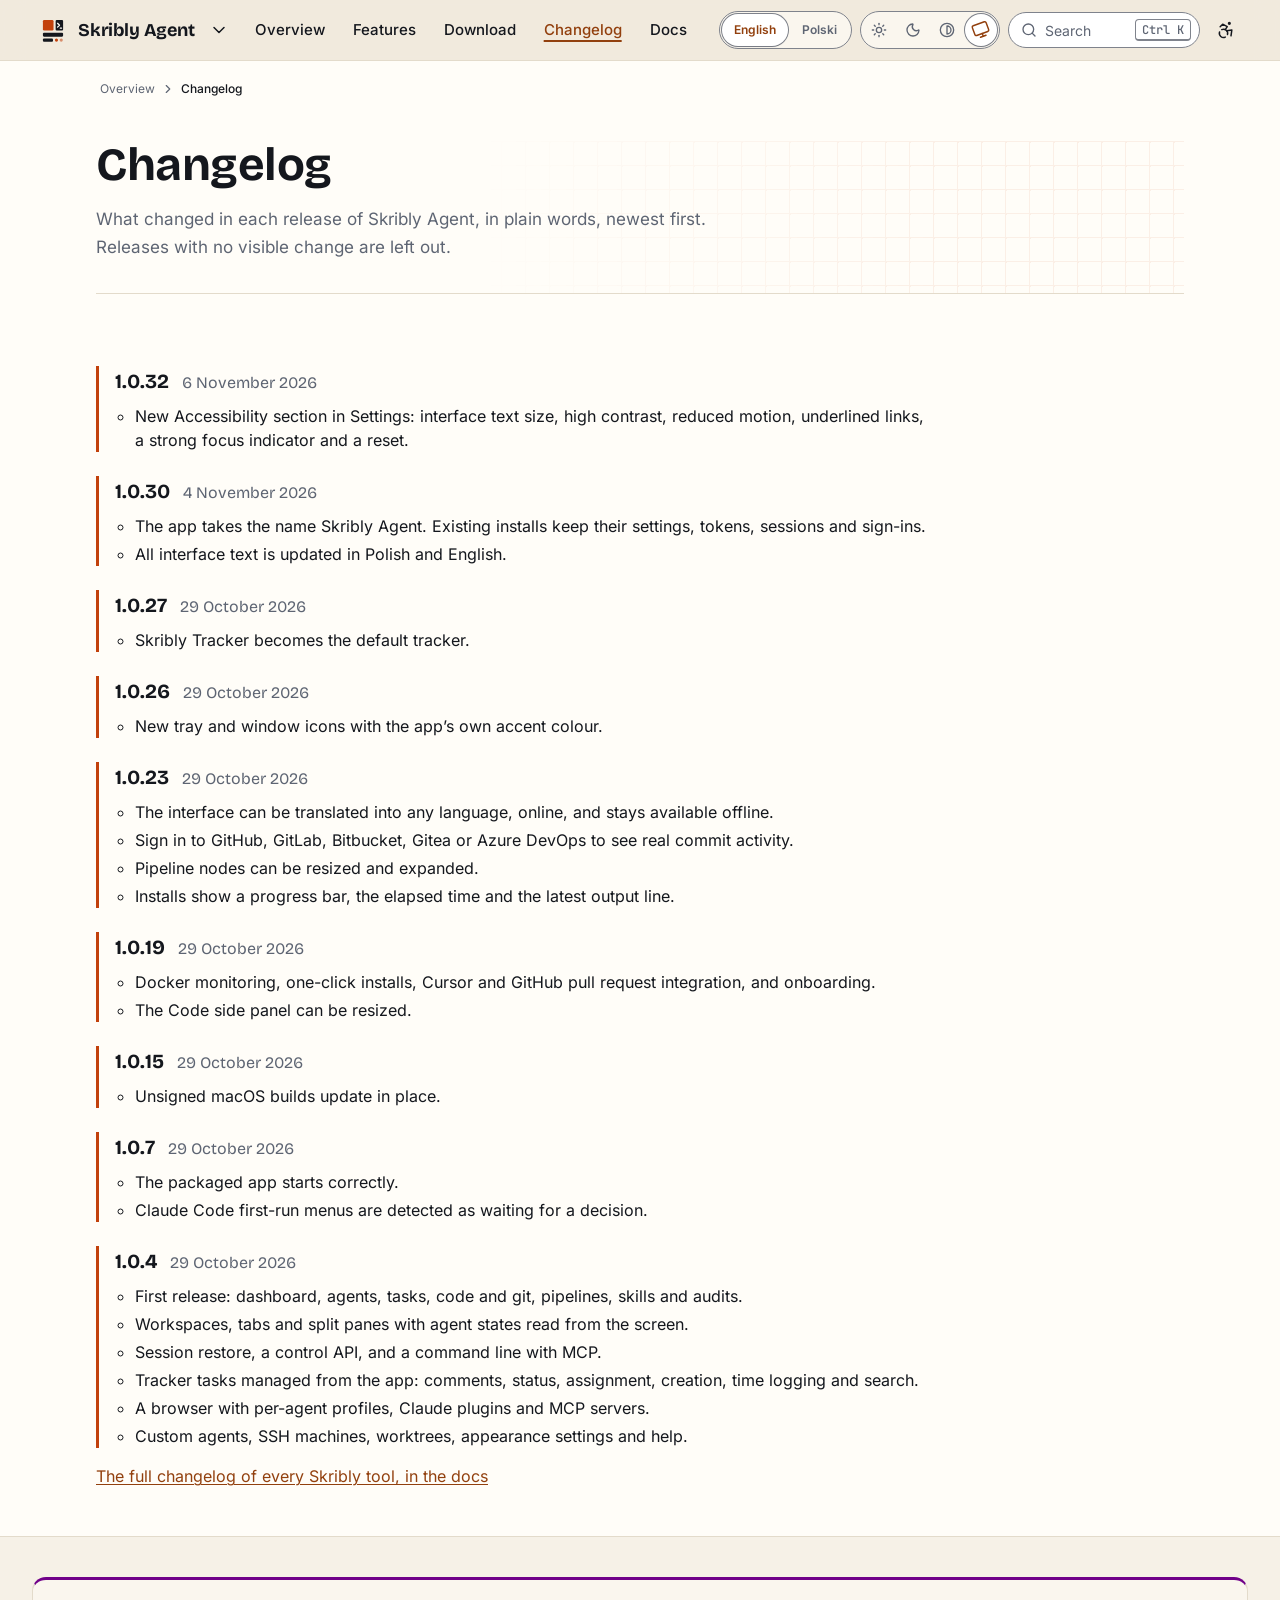
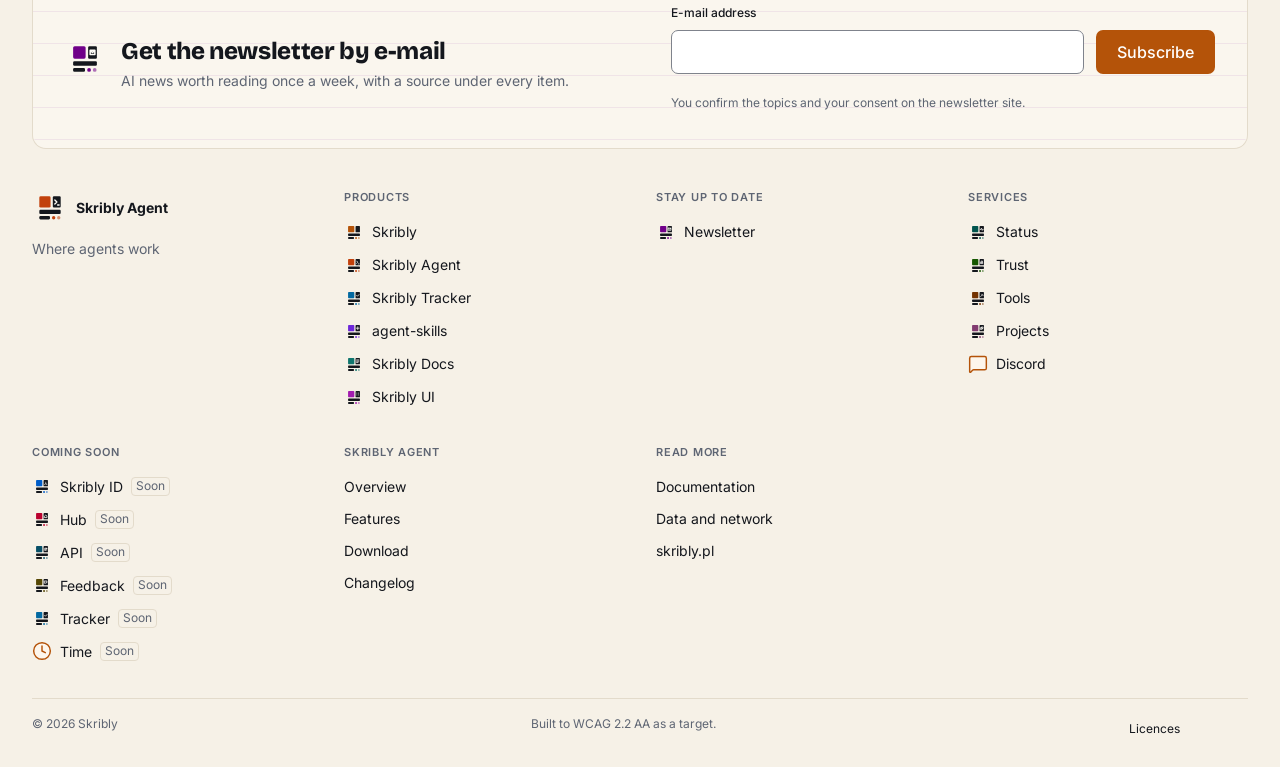
==== commit 8c7f6776: "publish: Time last in the footer" ====
--- a/changelog/index.html
+++ b/changelog/index.html
@@ -1 +1 @@
-<!DOCTYPE html><html lang="en" dir="ltr"><head><meta charset="utf-8"><meta name="viewport" content="width=device-width, initial-scale=1"><meta http-equiv="Content-Security-Policy" content="default-src 'none'; connect-src 'self'; script-src 'self' 'wasm-unsafe-eval'; style-src 'self'; img-src 'self' data:; font-src 'self'; manifest-src 'self'; media-src 'self'; base-uri 'none'; form-action https://newsletter.skribly.pl; upgrade-insecure-requests"><title>Changelog of Skribly Agent | Skribly Agent</title><meta name="description" content="What changed in each release of Skribly Agent, in plain words, newest first."><link rel="canonical" href="https://agent.skribly.pl/changelog/"><link rel="alternate" hreflang="en" href="https://agent.skribly.pl/changelog/"><link rel="alternate" hreflang="pl" href="https://agent.skribly.pl/pl/changelog/"><link rel="alternate" hreflang="x-default" href="https://agent.skribly.pl/changelog/"><script src="/_astro/prepaint.iife.DfruCCWJ.js"></script><meta name="color-scheme" content="light dark"><meta name="theme-color" media="(prefers-color-scheme: light)" content="#fffdf8"><meta name="theme-color" media="(prefers-color-scheme: dark)" content="#111318"><meta name="referrer" content="strict-origin-when-cross-origin"><link rel="preload" href="/_astro/inter-latin-wght-normal.Dx4kXJAl.woff2" as="font" type="font/woff2" crossorigin><link rel="preload" href="/_astro/bricolage-grotesque-latin-wght-normal.DLoelf7F.woff2" as="font" type="font/woff2" crossorigin><link rel="icon" href="/favicon-32.png" sizes="32x32" type="image/png"><link rel="icon" href="/favicon.svg" type="image/svg+xml"><link rel="apple-touch-icon" href="/apple-touch-icon.png"><link rel="manifest" href="/manifest.webmanifest"><meta property="og:type" content="website"><meta property="og:site_name" content="Skribly Agent"><meta property="og:locale" content="en_GB"><meta property="og:url" content="https://agent.skribly.pl/changelog/"><meta property="og:title" content="Changelog of Skribly Agent | Skribly Agent"><meta property="og:description" content="What changed in each release of Skribly Agent, in plain words, newest first."><meta property="og:image" content="https://agent.skribly.pl/og/changelog/image.png"><meta property="og:image:width" content="1200"><meta property="og:image:height" content="630"><meta property="og:image:alt" content="Changelog of Skribly Agent | Skribly Agent"><meta name="twitter:card" content="summary_large_image"><meta name="twitter:title" content="Changelog of Skribly Agent | Skribly Agent"><meta name="twitter:description" content="What changed in each release of Skribly Agent, in plain words, newest first."><meta name="twitter:image" content="https://agent.skribly.pl/og/changelog/image.png"><script type="application/ld+json">{"@context":"https://schema.org","@graph":[{"@type":"Organization","@id":"https://skribly.pl/#organization","name":"Skribly","url":"https://skribly.pl/","logo":"https://skribly.pl/img/icons/icon-512.png","sameAs":["https://docs.skribly.pl/","https://ui.skribly.pl/"]},{"@type":"WebSite","@id":"https://agent.skribly.pl/#website","name":"Skribly Agent","url":"https://agent.skribly.pl/","inLanguage":"en","description":"What changed in each release of Skribly Agent, in plain words, newest first.","publisher":{"@id":"https://skribly.pl/#organization"}},{"@type":"WebPage","@id":"https://agent.skribly.pl/changelog/#page","url":"https://agent.skribly.pl/changelog/","name":"Changelog of Skribly Agent | Skribly Agent","description":"What changed in each release of Skribly Agent, in plain words, newest first.","inLanguage":"en","isPartOf":{"@id":"https://agent.skribly.pl/#website"},"publisher":{"@id":"https://skribly.pl/#organization"}},{"@type":"BreadcrumbList","itemListElement":[{"@type":"ListItem","position":1,"name":"Overview","item":"https://agent.skribly.pl/"},{"@type":"ListItem","position":2,"name":"Changelog","item":"https://agent.skribly.pl/changelog/"}]}]}</script><link rel="stylesheet" href="/_astro/Page.oo4FGN4h.css"><link rel="stylesheet" href="/_astro/_.._0RKXeTr.css"></head><body class="sk-page"><a class="sk-skip-link" href="#content">Skip to content</a><header class="sk-site-header sk-product--agent" data-sk-header><div class="sk-container sk-container--wide sk-site-header__bar"><div class="sk-site-header__brand"><a class="sk-site-header__home" href="/" aria-label="Skribly Agent, home page"><svg class="sk-logo sk-logo--agent" viewBox="0 0 64 64" width="2.125rem" height="2.125rem" focusable="false" aria-hidden="true"><rect x="13" y="13" width="20" height="20" rx="2.5" fill="var(--sk-tool-agent)"/><rect x="37" y="13" width="14" height="20" rx="2" fill="currentColor"/><path d="M40.6 19.4l3.6 3.6-3.6 3.6M45.6 28.4h2.6" fill="none" stroke="var(--sk-bg)" stroke-width="2.4" stroke-linecap="round" stroke-linejoin="round"/><rect x="13" y="37" width="38" height="7.5" rx="2" fill="currentColor"/><rect x="13" y="48" width="19" height="6" rx="2" fill="currentColor"/><circle cx="38.5" cy="51" r="3" fill="var(--sk-tool-agent)"/><circle cx="47.5" cy="51" r="3" fill="var(--sk-tool-agent)" opacity="0.55"/></svg><span class="sk-site-header__name">Skribly Agent</span></a><details class="sk-dropdown sk-ecosystem"><summary class="sk-icon-button sk-ecosystem__toggle" aria-label="Switch product" title="Switch product"><svg class="sk-icon sk-dropdown__chevron" viewBox="0 0 24 24" focusable="false" data-icon="chevron.down" aria-hidden="true"><path d="m6 9 6 6 6-6"></path></svg></summary><div class="sk-dropdown__panel"><p class="sk-ecosystem__title" id="sk-ecosystem-agent">Skribly products</p><ul class="sk-ecosystem__list" aria-labelledby="sk-ecosystem-agent"><li><a class="sk-ecosystem__item sk-product--skribly" href="https://skribly.pl/"><svg class="sk-logo sk-logo--skribly" viewBox="0 0 64 64" width="2.25rem" height="2.25rem" focusable="false" aria-hidden="true"><rect x="13" y="13" width="20" height="20" rx="2.5" fill="var(--sk-accent)"/><rect x="37" y="13" width="14" height="20" rx="2" fill="currentColor"/><rect x="13" y="37" width="38" height="7.5" rx="2" fill="currentColor"/><rect x="13" y="48" width="19" height="6" rx="2" fill="currentColor"/><circle cx="38.5" cy="51" r="3" fill="var(--sk-accent)"/><circle cx="47.5" cy="51" r="3" fill="var(--sk-accent)" opacity="0.55"/></svg><span><strong>Skribly</strong><span>One place for agents, tasks and rules</span></span></a></li><li><a class="sk-ecosystem__item sk-product--agent" href="https://skribly.pl/apps/skribly-agent/" aria-current="true"><svg class="sk-logo sk-logo--agent" viewBox="0 0 64 64" width="2.25rem" height="2.25rem" focusable="false" aria-hidden="true"><rect x="13" y="13" width="20" height="20" rx="2.5" fill="var(--sk-tool-agent)"/><rect x="37" y="13" width="14" height="20" rx="2" fill="currentColor"/><path d="M40.6 19.4l3.6 3.6-3.6 3.6M45.6 28.4h2.6" fill="none" stroke="var(--sk-bg)" stroke-width="2.4" stroke-linecap="round" stroke-linejoin="round"/><rect x="13" y="37" width="38" height="7.5" rx="2" fill="currentColor"/><rect x="13" y="48" width="19" height="6" rx="2" fill="currentColor"/><circle cx="38.5" cy="51" r="3" fill="var(--sk-tool-agent)"/><circle cx="47.5" cy="51" r="3" fill="var(--sk-tool-agent)" opacity="0.55"/></svg><span><strong>Skribly Agent</strong><span>Where agents work</span></span><span class="sk-ecosystem__here">You are here</span></a></li><li><a class="sk-ecosystem__item sk-product--tracker" href="https://skribly.pl/apps/skribly-tracker/"><svg class="sk-logo sk-logo--tracker" viewBox="0 0 64 64" width="2.25rem" height="2.25rem" focusable="false" aria-hidden="true"><rect x="13" y="13" width="20" height="20" rx="2.5" fill="var(--sk-tool-tracker)"/><rect x="37" y="13" width="14" height="20" rx="2" fill="currentColor"/><path d="M40.4 23.6l2.8 2.8 4.8-5.4" fill="none" stroke="var(--sk-bg)" stroke-width="2.4" stroke-linecap="round" stroke-linejoin="round"/><rect x="13" y="37" width="38" height="7.5" rx="2" fill="currentColor"/><rect x="13" y="48" width="19" height="6" rx="2" fill="currentColor"/><circle cx="38.5" cy="51" r="3" fill="var(--sk-tool-tracker)"/><circle cx="47.5" cy="51" r="3" fill="var(--sk-tool-tracker)" opacity="0.55"/></svg><span><strong>Skribly Tracker</strong><span>Where tasks begin</span></span></a></li><li><a class="sk-ecosystem__item sk-product--skills" href="https://skribly.pl/apps/agent-skills/"><svg class="sk-logo sk-logo--skills" viewBox="0 0 64 64" width="2.25rem" height="2.25rem" focusable="false" aria-hidden="true"><rect x="13" y="13" width="20" height="20" rx="2.5" fill="var(--sk-tool-skills)"/><rect x="37" y="13" width="14" height="20" rx="2" fill="currentColor"/><path d="M44 18.6v8.8M39.6 23h8.8" fill="none" stroke="var(--sk-bg)" stroke-width="2.4" stroke-linecap="round" stroke-linejoin="round"/><rect x="13" y="37" width="38" height="7.5" rx="2" fill="currentColor"/><rect x="13" y="48" width="19" height="6" rx="2" fill="currentColor"/><circle cx="38.5" cy="51" r="3" fill="var(--sk-tool-skills)"/><circle cx="47.5" cy="51" r="3" fill="var(--sk-tool-skills)" opacity="0.55"/></svg><span><strong>agent-skills</strong><span>Where the rules live</span></span></a></li><li><a class="sk-ecosystem__item sk-product--docs" href="https://docs.skribly.pl/"><svg class="sk-logo sk-logo--docs" viewBox="0 0 64 64" width="2.25rem" height="2.25rem" focusable="false" aria-hidden="true"><rect x="13" y="13" width="20" height="20" rx="2.5" fill="var(--sk-tool-docs)"/><rect x="37" y="13" width="14" height="20" rx="2" fill="currentColor"/><path d="M40.4 19h7.2M40.4 23h7.2M40.4 27h4.4" fill="none" stroke="var(--sk-bg)" stroke-width="2.4" stroke-linecap="round" stroke-linejoin="round"/><rect x="13" y="37" width="38" height="7.5" rx="2" fill="currentColor"/><rect x="13" y="48" width="19" height="6" rx="2" fill="currentColor"/><circle cx="38.5" cy="51" r="3" fill="var(--sk-tool-docs)"/><circle cx="47.5" cy="51" r="3" fill="var(--sk-tool-docs)" opacity="0.55"/></svg><span><strong>Skribly Docs</strong><span>Guides and reference</span></span></a></li><li><a class="sk-ecosystem__item sk-product--ui" href="https://ui.skribly.pl/"><svg class="sk-logo sk-logo--ui" viewBox="0 0 64 64" width="2.25rem" height="2.25rem" focusable="false" aria-hidden="true"><rect x="13" y="13" width="20" height="20" rx="2.5" fill="var(--sk-tool-ui)"/><rect x="37" y="13" width="14" height="20" rx="2" fill="currentColor"/><path d="M41.2 19.6h.01M46.8 19.6h.01M41.2 25.4h.01M46.8 25.4h.01" fill="none" stroke="var(--sk-bg)" stroke-width="2.4" stroke-linecap="round" stroke-linejoin="round"/><rect x="13" y="37" width="38" height="7.5" rx="2" fill="currentColor"/><rect x="13" y="48" width="19" height="6" rx="2" fill="currentColor"/><circle cx="38.5" cy="51" r="3" fill="var(--sk-tool-ui)"/><circle cx="47.5" cy="51" r="3" fill="var(--sk-tool-ui)" opacity="0.55"/></svg><span><strong>Skribly UI</strong><span>Tokens and components</span></span></a></li></ul><p class="sk-ecosystem__title" id="sk-ecosystem-agent-channels">Stay up to date</p><ul class="sk-ecosystem__list" aria-labelledby="sk-ecosystem-agent-channels"><li><a class="sk-ecosystem__item sk-product--newsletter" href="https://newsletter.skribly.pl/"><svg class="sk-logo sk-logo--newsletter" viewBox="0 0 64 64" width="2.25rem" height="2.25rem" focusable="false" aria-hidden="true"><rect x="13" y="13" width="20" height="20" rx="2.5" fill="var(--sk-tool-newsletter)"/><rect x="37" y="13" width="14" height="20" rx="2" fill="currentColor"/><path d="M40.2 19.6h7.6v6.8h-7.6zM40.6 20.2l3.4 2.8 3.4-2.8" fill="none" stroke="var(--sk-bg)" stroke-width="2.4" stroke-linecap="round" stroke-linejoin="round"/><rect x="13" y="37" width="38" height="7.5" rx="2" fill="currentColor"/><rect x="13" y="48" width="19" height="6" rx="2" fill="currentColor"/><circle cx="38.5" cy="51" r="3" fill="var(--sk-tool-newsletter)"/><circle cx="47.5" cy="51" r="3" fill="var(--sk-tool-newsletter)" opacity="0.55"/></svg><span><strong>Skribly Newsletter</strong><span>AI news every week, each with its source</span></span></a></li></ul><p class="sk-ecosystem__title" id="sk-ecosystem-agent-services">Services</p><ul class="sk-ecosystem__list" aria-labelledby="sk-ecosystem-agent-services"><li><a class="sk-ecosystem__item sk-product--status" href="https://status.skribly.pl/"><svg class="sk-logo sk-logo--status" viewBox="0 0 64 64" width="2.25rem" height="2.25rem" focusable="false" aria-hidden="true"><rect x="13" y="13" width="20" height="20" rx="2.5" fill="var(--sk-tool-status)"/><rect x="37" y="13" width="14" height="20" rx="2" fill="currentColor"/><path d="M39.6 23.6h2.2l1.4-3.6 2.4 6.8 1.4-3.2h1.4" fill="none" stroke="var(--sk-bg)" stroke-width="2.4" stroke-linecap="round" stroke-linejoin="round"/><rect x="13" y="37" width="38" height="7.5" rx="2" fill="currentColor"/><rect x="13" y="48" width="19" height="6" rx="2" fill="currentColor"/><circle cx="38.5" cy="51" r="3" fill="var(--sk-tool-status)"/><circle cx="47.5" cy="51" r="3" fill="var(--sk-tool-status)" opacity="0.55"/></svg><span><strong>Skribly Status</strong><span>Is every service up</span></span></a></li><li><a class="sk-ecosystem__item sk-product--trust" href="https://trust.skribly.pl/"><svg class="sk-logo sk-logo--trust" viewBox="0 0 64 64" width="2.25rem" height="2.25rem" focusable="false" aria-hidden="true"><rect x="13" y="13" width="20" height="20" rx="2.5" fill="var(--sk-tool-trust)"/><rect x="37" y="13" width="14" height="20" rx="2" fill="currentColor"/><path d="M41.8 22.6v-3h4.4v3M40.8 24.2h6.4v2.8h-6.4z" fill="none" stroke="var(--sk-bg)" stroke-width="2.4" stroke-linecap="round" stroke-linejoin="round"/><rect x="13" y="37" width="38" height="7.5" rx="2" fill="currentColor"/><rect x="13" y="48" width="19" height="6" rx="2" fill="currentColor"/><circle cx="38.5" cy="51" r="3" fill="var(--sk-tool-trust)"/><circle cx="47.5" cy="51" r="3" fill="var(--sk-tool-trust)" opacity="0.55"/></svg><span><strong>Skribly Trust</strong><span>Security, privacy and accessibility</span></span></a></li><li><a class="sk-ecosystem__item sk-product--tools" href="https://tools.skribly.pl/"><svg class="sk-logo sk-logo--tools" viewBox="0 0 64 64" width="2.25rem" height="2.25rem" focusable="false" aria-hidden="true"><rect x="13" y="13" width="20" height="20" rx="2.5" fill="var(--sk-tool-tools)"/><rect x="37" y="13" width="14" height="20" rx="2" fill="currentColor"/><path d="M40.8 27.2L46 22M43.8 19.8l4.4 4.4" fill="none" stroke="var(--sk-bg)" stroke-width="2.4" stroke-linecap="round" stroke-linejoin="round"/><rect x="13" y="37" width="38" height="7.5" rx="2" fill="currentColor"/><rect x="13" y="48" width="19" height="6" rx="2" fill="currentColor"/><circle cx="38.5" cy="51" r="3" fill="var(--sk-tool-tools)"/><circle cx="47.5" cy="51" r="3" fill="var(--sk-tool-tools)" opacity="0.55"/></svg><span><strong>Skribly Tools</strong><span>Small tools in the browser</span></span></a></li><li><a class="sk-ecosystem__item sk-product--projects" href="https://projects.skribly.pl/"><svg class="sk-logo sk-logo--projects" viewBox="0 0 64 64" width="2.25rem" height="2.25rem" focusable="false" aria-hidden="true"><rect x="13" y="13" width="20" height="20" rx="2.5" fill="var(--sk-tool-projects)"/><rect x="37" y="13" width="14" height="20" rx="2" fill="currentColor"/><path d="M40.4 21.8h4.8v4.8h-4.8zM43 21.8v-2.6h4.8v4.8h-2.6" fill="none" stroke="var(--sk-bg)" stroke-width="2.4" stroke-linecap="round" stroke-linejoin="round"/><rect x="13" y="37" width="38" height="7.5" rx="2" fill="currentColor"/><rect x="13" y="48" width="19" height="6" rx="2" fill="currentColor"/><circle cx="38.5" cy="51" r="3" fill="var(--sk-tool-projects)"/><circle cx="47.5" cy="51" r="3" fill="var(--sk-tool-projects)" opacity="0.55"/></svg><span><strong>Skribly Projects</strong><span>Every part and how far it is</span></span></a></li><li><a class="sk-ecosystem__item sk-product--discord" href="https://dc.skribly.pl/"><svg class="sk-icon sk-icon--duo sk-ecosystem__icon" viewBox="0 0 24 24" focusable="false" data-icon="content.comment" aria-hidden="true"><g class="sk-icon__fill"><path d="M22 17a2 2 0 0 1-2 2H6.828a2 2 0 0 0-1.414.586l-2.202 2.202A.71.71 0 0 1 2 21.286V5a2 2 0 0 1 2-2h16a2 2 0 0 1 2 2z"></path></g><path d="M22 17a2 2 0 0 1-2 2H6.828a2 2 0 0 0-1.414.586l-2.202 2.202A.71.71 0 0 1 2 21.286V5a2 2 0 0 1 2-2h16a2 2 0 0 1 2 2z"></path></svg><span><strong>Discord</strong><span>Talk with the people who build Skribly</span></span></a></li></ul></div></details></div><div class="sk-site-header__quick"><button class="sk-search-button sk-site-header__wide" type="button" data-sk-search-open data-sk-needs-js aria-haspopup="dialog" aria-controls="sk-search" aria-keyshortcuts="Control+K /"><svg class="sk-icon" viewBox="0 0 24 24" focusable="false" data-icon="action.search" aria-hidden="true"><g class="sk-icon__fill"><circle cx="11" cy="11" r="8"></circle></g><path d="m21 21-4.34-4.34"></path><circle cx="11" cy="11" r="8"></circle></svg><span>Search</span><kbd class="sk-kbd" aria-hidden="true">Ctrl K</kbd></button><button class="sk-icon-button sk-site-header__narrow" type="button" data-sk-search-open data-sk-needs-js aria-label="Search" aria-haspopup="dialog" aria-controls="sk-search" aria-keyshortcuts="Control+K /"><svg class="sk-icon" viewBox="0 0 24 24" focusable="false" data-icon="action.search" aria-hidden="true"><g class="sk-icon__fill"><circle cx="11" cy="11" r="8"></circle></g><path d="m21 21-4.34-4.34"></path><circle cx="11" cy="11" r="8"></circle></svg></button><button class="sk-icon-button" type="button" data-sk-a11y-open data-sk-needs-js aria-controls="sk-a11y-panel" aria-expanded="false" aria-label="Accessibility" title="Open accessibility settings"><svg class="sk-icon" viewBox="0 0 24 24" focusable="false" data-icon="nav.accessibility" aria-hidden="true"><g class="sk-icon__fill"><circle cx="16" cy="4" r="1"></circle></g><circle cx="16" cy="4" r="1"></circle><path d="m18 19 1-7-6 1"></path><path d="m5 8 3-3 5.5 3-2.36 3.5"></path><path d="M4.24 14.5a5 5 0 0 0 6.88 6"></path><path d="M13.76 17.5a5 5 0 0 0-6.88-6"></path></svg></button><button class="sk-icon-button sk-site-header__menu-toggle" type="button" data-sk-menu-toggle data-sk-needs-js aria-expanded="false" aria-controls="sk-site-drawer-agent" aria-label="Menu" data-open="Menu" data-close="Close menu"><span class="sk-burger" aria-hidden="true"><span></span><span></span><span></span></span></button></div><div class="sk-site-header__drawer" id="sk-site-drawer-agent"><nav class="sk-site-nav" aria-label="Main navigation"><ul class="sk-site-nav__list"><li><a class="sk-site-nav__link" href="/">Overview</a></li><li><a class="sk-site-nav__link" href="/features/">Features</a></li><li><a class="sk-site-nav__link" href="/download/">Download</a></li><li><a class="sk-site-nav__link" href="/changelog/" aria-current="page">Changelog</a></li><li><a class="sk-site-nav__link" href="https://docs.skribly.pl/agent/">Docs</a></li></ul></nav><div class="sk-site-header__tools"><nav class="sk-language-switch" aria-label="Language"><ul><li><span lang="en" aria-current="true">English</span></li><li><a href="/pl/changelog/" lang="pl" hreflang="pl">Polski</a></li></ul></nav><fieldset class="sk-theme-switch" data-sk-theme-switch><legend class="sk-visually-hidden">Theme</legend><label title="Light"><input type="radio" name="sk-theme-512duu" value="light"><svg class="sk-icon" viewBox="0 0 24 24" focusable="false" data-icon="theme.light" aria-hidden="true"><g class="sk-icon__fill"><circle cx="12" cy="12" r="4"></circle></g><circle cx="12" cy="12" r="4"></circle><path d="M12 2v2"></path><path d="M12 20v2"></path><path d="m4.93 4.93 1.41 1.41"></path><path d="m17.66 17.66 1.41 1.41"></path><path d="M2 12h2"></path><path d="M20 12h2"></path><path d="m6.34 17.66-1.41 1.41"></path><path d="m19.07 4.93-1.41 1.41"></path></svg><span class="sk-visually-hidden">Light</span></label><label title="Dark"><input type="radio" name="sk-theme-512duu" value="dark"><svg class="sk-icon" viewBox="0 0 24 24" focusable="false" data-icon="theme.dark" aria-hidden="true"><g class="sk-icon__fill"><path d="M20.985 12.486a9 9 0 1 1-9.473-9.472c.405-.022.617.46.402.803a6 6 0 0 0 8.268 8.268c.344-.215.825-.004.803.401"></path></g><path d="M20.985 12.486a9 9 0 1 1-9.473-9.472c.405-.022.617.46.402.803a6 6 0 0 0 8.268 8.268c.344-.215.825-.004.803.401"></path></svg><span class="sk-visually-hidden">Dark</span></label><label title="High contrast"><input type="radio" name="sk-theme-512duu" value="contrast"><svg class="sk-icon" viewBox="0 0 24 24" focusable="false" data-icon="theme.contrast" aria-hidden="true"><g class="sk-icon__fill"><circle cx="12" cy="12" r="10"></circle><path d="M12 18a6 6 0 0 0 0-12v12z"></path></g><circle cx="12" cy="12" r="10"></circle><path d="M12 18a6 6 0 0 0 0-12v12z"></path></svg><span class="sk-visually-hidden">High contrast</span></label><label title="System"><input type="radio" name="sk-theme-512duu" value="system" checked><svg class="sk-icon" viewBox="0 0 24 24" focusable="false" data-icon="theme.system" aria-hidden="true"><g class="sk-icon__fill"><rect rx="2" x="2" y="3" width="20" height="14"></rect></g><rect rx="2" x="2" y="3" width="20" height="14"></rect><line x1="8" y1="21" x2="16" y2="21"></line><line x1="12" y1="17" x2="12" y2="21"></line></svg><span class="sk-visually-hidden">System</span></label></fieldset><script type="module" src="/_astro/ThemeSwitch.astro_astro_type_script_index_0_lang.CZhldsDc.js"></script></div></div></div></header><script type="module" src="/_astro/SiteHeader.astro_astro_type_script_index_0_lang.C7ESqmu-.js"></script><main class="sk-page__main sk-page__main--full site-main sk-product--agent" id="content" tabindex="-1" data-pagefind-body><nav class="sk-breadcrumbs" aria-label="Breadcrumb" data-pagefind-ignore><ol><li><a href="/">Overview</a></li><li><span aria-current="page">Changelog</span></li></ol></nav><div class="sk-container hero-wrap"><header class="sk-hero sk-hero--page sk-pattern sk-pattern--grid sk-product--agent" data-sk-hero="page"><div class="sk-hero__body"><h1 class="sk-hero__title">Changelog</h1><p class="sk-hero__lead">What changed in each release of Skribly Agent, in plain words, newest first. Releases with no visible change are left out.</p></div></header></div><section class="sk-container band" aria-label="Changelog"><ol class="releases" role="list"><li class="release" id="v1.0.32" data-version="1.0.32"><h2 class="release__title">1.0.32 <time datetime="2026-11-06">6 November 2026</time></h2><ul><li>New Accessibility section in Settings: interface text size, high contrast, reduced motion, underlined links, a strong focus indicator and a reset.</li></ul></li><li class="release" id="v1.0.30" data-version="1.0.30"><h2 class="release__title">1.0.30 <time datetime="2026-11-04">4 November 2026</time></h2><ul><li>The app takes the name Skribly Agent. Existing installs keep their settings, tokens, sessions and sign-ins.</li><li>All interface text is updated in Polish and English.</li></ul></li><li class="release" id="v1.0.27" data-version="1.0.27"><h2 class="release__title">1.0.27 <time datetime="2026-10-29">29 October 2026</time></h2><ul><li>Skribly Tracker becomes the default tracker.</li></ul></li><li class="release" id="v1.0.26" data-version="1.0.26"><h2 class="release__title">1.0.26 <time datetime="2026-10-29">29 October 2026</time></h2><ul><li>New tray and window icons with the app’s own accent colour.</li></ul></li><li class="release" id="v1.0.23" data-version="1.0.23"><h2 class="release__title">1.0.23 <time datetime="2026-10-29">29 October 2026</time></h2><ul><li>The interface can be translated into any language, online, and stays available offline.</li><li>Sign in to GitHub, GitLab, Bitbucket, Gitea or Azure DevOps to see real commit activity.</li><li>Pipeline nodes can be resized and expanded.</li><li>Installs show a progress bar, the elapsed time and the latest output line.</li></ul></li><li class="release" id="v1.0.19" data-version="1.0.19"><h2 class="release__title">1.0.19 <time datetime="2026-10-29">29 October 2026</time></h2><ul><li>Docker monitoring, one-click installs, Cursor and GitHub pull request integration, and onboarding.</li><li>The Code side panel can be resized.</li></ul></li><li class="release" id="v1.0.15" data-version="1.0.15"><h2 class="release__title">1.0.15 <time datetime="2026-10-29">29 October 2026</time></h2><ul><li>Unsigned macOS builds update in place.</li></ul></li><li class="release" id="v1.0.7" data-version="1.0.7"><h2 class="release__title">1.0.7 <time datetime="2026-10-29">29 October 2026</time></h2><ul><li>The packaged app starts correctly.</li><li>Claude Code first-run menus are detected as waiting for a decision.</li></ul></li><li class="release" id="v1.0.4" data-version="1.0.4"><h2 class="release__title">1.0.4 <time datetime="2026-10-29">29 October 2026</time></h2><ul><li>First release: dashboard, agents, tasks, code and git, pipelines, skills and audits.</li><li>Workspaces, tabs and split panes with agent states read from the screen.</li><li>Session restore, a control API, and a command line with MCP.</li><li>Tracker tasks managed from the app: comments, status, assignment, creation, time logging and search.</li><li>A browser with per-agent profiles, Claude plugins and MCP servers.</li><li>Custom agents, SSH machines, worktrees, appearance settings and help.</li></ul></li></ol><p><a class="sk-link" href="https://docs.skribly.pl/changelog/">The full changelog of every Skribly tool, in the docs</a></p></section></main><footer class="sk-site-footer sk-product--agent"><div class="sk-container sk-container--wide"><section aria-labelledby="sk-footer-newsletter-title" class="sk-band sk-band--sunken sk-pattern sk-pattern--ruled sk-product--newsletter sk-newsletter-signup sk-newsletter-signup--footer"><div class="sk-newsletter-signup__text"><svg class="sk-logo sk-logo--newsletter" viewBox="0 0 64 64" width="2.5rem" height="2.5rem" focusable="false" aria-hidden="true"><rect x="13" y="13" width="20" height="20" rx="2.5" fill="var(--sk-tool-newsletter)"/><rect x="37" y="13" width="14" height="20" rx="2" fill="currentColor"/><path d="M40.2 19.6h7.6v6.8h-7.6zM40.6 20.2l3.4 2.8 3.4-2.8" fill="none" stroke="var(--sk-bg)" stroke-width="2.4" stroke-linecap="round" stroke-linejoin="round"/><rect x="13" y="37" width="38" height="7.5" rx="2" fill="currentColor"/><rect x="13" y="48" width="19" height="6" rx="2" fill="currentColor"/><circle cx="38.5" cy="51" r="3" fill="var(--sk-tool-newsletter)"/><circle cx="47.5" cy="51" r="3" fill="var(--sk-tool-newsletter)" opacity="0.55"/></svg><h2 class="sk-newsletter-signup__title" id="sk-footer-newsletter-title">Get the newsletter by e-mail</h2><p class="sk-newsletter-signup__lead">AI news worth reading once a week, with a source under every item.</p></div><form class="sk-newsletter-signup__form" method="get" action="https://newsletter.skribly.pl/#signup" aria-labelledby="sk-footer-newsletter-title"><label class="sk-label" for="sk-footer-newsletter-email">E-mail address</label><div class="sk-newsletter-signup__row"><input class="sk-input sk-newsletter-signup__input" type="email" id="sk-footer-newsletter-email" name="email" autocomplete="email" inputmode="email" spellcheck="false" maxlength="254" required aria-describedby="sk-footer-newsletter-hint"><button class="sk-button" type="submit">Subscribe</button></div><p class="sk-hint" id="sk-footer-newsletter-hint">You confirm the topics and your consent on the newsletter site.</p></form></section><div class="sk-site-footer__grid"><div class="sk-site-footer__brand"><a href="https://skribly.pl/apps/skribly-agent/" aria-label="Skribly Agent, home page"><svg class="sk-logo sk-logo--agent" viewBox="0 0 64 64" width="2.25rem" height="2.25rem" focusable="false" aria-hidden="true"><rect x="13" y="13" width="20" height="20" rx="2.5" fill="var(--sk-tool-agent)"/><rect x="37" y="13" width="14" height="20" rx="2" fill="currentColor"/><path d="M40.6 19.4l3.6 3.6-3.6 3.6M45.6 28.4h2.6" fill="none" stroke="var(--sk-bg)" stroke-width="2.4" stroke-linecap="round" stroke-linejoin="round"/><rect x="13" y="37" width="38" height="7.5" rx="2" fill="currentColor"/><rect x="13" y="48" width="19" height="6" rx="2" fill="currentColor"/><circle cx="38.5" cy="51" r="3" fill="var(--sk-tool-agent)"/><circle cx="47.5" cy="51" r="3" fill="var(--sk-tool-agent)" opacity="0.55"/></svg><strong>Skribly Agent</strong></a><p>Where agents work</p></div><nav aria-labelledby="sk-footer-products-agent"><h2 id="sk-footer-products-agent">Products</h2><ul><li><a href="https://skribly.pl/"><svg class="sk-logo sk-logo--skribly" viewBox="0 0 64 64" width="1.25rem" height="1.25rem" focusable="false" aria-hidden="true"><rect x="13" y="13" width="20" height="20" rx="2.5" fill="var(--sk-accent)"/><rect x="37" y="13" width="14" height="20" rx="2" fill="currentColor"/><rect x="13" y="37" width="38" height="7.5" rx="2" fill="currentColor"/><rect x="13" y="48" width="19" height="6" rx="2" fill="currentColor"/><circle cx="38.5" cy="51" r="3" fill="var(--sk-accent)"/><circle cx="47.5" cy="51" r="3" fill="var(--sk-accent)" opacity="0.55"/></svg>Skribly</a></li><li><a href="https://skribly.pl/apps/skribly-agent/" aria-current="true"><svg class="sk-logo sk-logo--agent" viewBox="0 0 64 64" width="1.25rem" height="1.25rem" focusable="false" aria-hidden="true"><rect x="13" y="13" width="20" height="20" rx="2.5" fill="var(--sk-tool-agent)"/><rect x="37" y="13" width="14" height="20" rx="2" fill="currentColor"/><path d="M40.6 19.4l3.6 3.6-3.6 3.6M45.6 28.4h2.6" fill="none" stroke="var(--sk-bg)" stroke-width="2.4" stroke-linecap="round" stroke-linejoin="round"/><rect x="13" y="37" width="38" height="7.5" rx="2" fill="currentColor"/><rect x="13" y="48" width="19" height="6" rx="2" fill="currentColor"/><circle cx="38.5" cy="51" r="3" fill="var(--sk-tool-agent)"/><circle cx="47.5" cy="51" r="3" fill="var(--sk-tool-agent)" opacity="0.55"/></svg>Skribly Agent</a></li><li><a href="https://skribly.pl/apps/skribly-tracker/"><svg class="sk-logo sk-logo--tracker" viewBox="0 0 64 64" width="1.25rem" height="1.25rem" focusable="false" aria-hidden="true"><rect x="13" y="13" width="20" height="20" rx="2.5" fill="var(--sk-tool-tracker)"/><rect x="37" y="13" width="14" height="20" rx="2" fill="currentColor"/><path d="M40.4 23.6l2.8 2.8 4.8-5.4" fill="none" stroke="var(--sk-bg)" stroke-width="2.4" stroke-linecap="round" stroke-linejoin="round"/><rect x="13" y="37" width="38" height="7.5" rx="2" fill="currentColor"/><rect x="13" y="48" width="19" height="6" rx="2" fill="currentColor"/><circle cx="38.5" cy="51" r="3" fill="var(--sk-tool-tracker)"/><circle cx="47.5" cy="51" r="3" fill="var(--sk-tool-tracker)" opacity="0.55"/></svg>Skribly Tracker</a></li><li><a href="https://skribly.pl/apps/agent-skills/"><svg class="sk-logo sk-logo--skills" viewBox="0 0 64 64" width="1.25rem" height="1.25rem" focusable="false" aria-hidden="true"><rect x="13" y="13" width="20" height="20" rx="2.5" fill="var(--sk-tool-skills)"/><rect x="37" y="13" width="14" height="20" rx="2" fill="currentColor"/><path d="M44 18.6v8.8M39.6 23h8.8" fill="none" stroke="var(--sk-bg)" stroke-width="2.4" stroke-linecap="round" stroke-linejoin="round"/><rect x="13" y="37" width="38" height="7.5" rx="2" fill="currentColor"/><rect x="13" y="48" width="19" height="6" rx="2" fill="currentColor"/><circle cx="38.5" cy="51" r="3" fill="var(--sk-tool-skills)"/><circle cx="47.5" cy="51" r="3" fill="var(--sk-tool-skills)" opacity="0.55"/></svg>agent-skills</a></li><li><a href="https://docs.skribly.pl/"><svg class="sk-logo sk-logo--docs" viewBox="0 0 64 64" width="1.25rem" height="1.25rem" focusable="false" aria-hidden="true"><rect x="13" y="13" width="20" height="20" rx="2.5" fill="var(--sk-tool-docs)"/><rect x="37" y="13" width="14" height="20" rx="2" fill="currentColor"/><path d="M40.4 19h7.2M40.4 23h7.2M40.4 27h4.4" fill="none" stroke="var(--sk-bg)" stroke-width="2.4" stroke-linecap="round" stroke-linejoin="round"/><rect x="13" y="37" width="38" height="7.5" rx="2" fill="currentColor"/><rect x="13" y="48" width="19" height="6" rx="2" fill="currentColor"/><circle cx="38.5" cy="51" r="3" fill="var(--sk-tool-docs)"/><circle cx="47.5" cy="51" r="3" fill="var(--sk-tool-docs)" opacity="0.55"/></svg>Skribly Docs</a></li><li><a href="https://ui.skribly.pl/"><svg class="sk-logo sk-logo--ui" viewBox="0 0 64 64" width="1.25rem" height="1.25rem" focusable="false" aria-hidden="true"><rect x="13" y="13" width="20" height="20" rx="2.5" fill="var(--sk-tool-ui)"/><rect x="37" y="13" width="14" height="20" rx="2" fill="currentColor"/><path d="M41.2 19.6h.01M46.8 19.6h.01M41.2 25.4h.01M46.8 25.4h.01" fill="none" stroke="var(--sk-bg)" stroke-width="2.4" stroke-linecap="round" stroke-linejoin="round"/><rect x="13" y="37" width="38" height="7.5" rx="2" fill="currentColor"/><rect x="13" y="48" width="19" height="6" rx="2" fill="currentColor"/><circle cx="38.5" cy="51" r="3" fill="var(--sk-tool-ui)"/><circle cx="47.5" cy="51" r="3" fill="var(--sk-tool-ui)" opacity="0.55"/></svg>Skribly UI</a></li></ul></nav><nav aria-labelledby="sk-footer-channels-agent"><h2 id="sk-footer-channels-agent">Stay up to date</h2><ul><li><a href="https://newsletter.skribly.pl/"><svg class="sk-logo sk-logo--newsletter" viewBox="0 0 64 64" width="1.25rem" height="1.25rem" focusable="false" aria-hidden="true"><rect x="13" y="13" width="20" height="20" rx="2.5" fill="var(--sk-tool-newsletter)"/><rect x="37" y="13" width="14" height="20" rx="2" fill="currentColor"/><path d="M40.2 19.6h7.6v6.8h-7.6zM40.6 20.2l3.4 2.8 3.4-2.8" fill="none" stroke="var(--sk-bg)" stroke-width="2.4" stroke-linecap="round" stroke-linejoin="round"/><rect x="13" y="37" width="38" height="7.5" rx="2" fill="currentColor"/><rect x="13" y="48" width="19" height="6" rx="2" fill="currentColor"/><circle cx="38.5" cy="51" r="3" fill="var(--sk-tool-newsletter)"/><circle cx="47.5" cy="51" r="3" fill="var(--sk-tool-newsletter)" opacity="0.55"/></svg>Newsletter</a></li></ul></nav><nav aria-labelledby="sk-footer-services-agent"><h2 id="sk-footer-services-agent">Services</h2><ul><li><a href="https://status.skribly.pl/"><svg class="sk-logo sk-logo--status" viewBox="0 0 64 64" width="1.25rem" height="1.25rem" focusable="false" aria-hidden="true"><rect x="13" y="13" width="20" height="20" rx="2.5" fill="var(--sk-tool-status)"/><rect x="37" y="13" width="14" height="20" rx="2" fill="currentColor"/><path d="M39.6 23.6h2.2l1.4-3.6 2.4 6.8 1.4-3.2h1.4" fill="none" stroke="var(--sk-bg)" stroke-width="2.4" stroke-linecap="round" stroke-linejoin="round"/><rect x="13" y="37" width="38" height="7.5" rx="2" fill="currentColor"/><rect x="13" y="48" width="19" height="6" rx="2" fill="currentColor"/><circle cx="38.5" cy="51" r="3" fill="var(--sk-tool-status)"/><circle cx="47.5" cy="51" r="3" fill="var(--sk-tool-status)" opacity="0.55"/></svg>Status</a></li><li><a href="https://trust.skribly.pl/"><svg class="sk-logo sk-logo--trust" viewBox="0 0 64 64" width="1.25rem" height="1.25rem" focusable="false" aria-hidden="true"><rect x="13" y="13" width="20" height="20" rx="2.5" fill="var(--sk-tool-trust)"/><rect x="37" y="13" width="14" height="20" rx="2" fill="currentColor"/><path d="M41.8 22.6v-3h4.4v3M40.8 24.2h6.4v2.8h-6.4z" fill="none" stroke="var(--sk-bg)" stroke-width="2.4" stroke-linecap="round" stroke-linejoin="round"/><rect x="13" y="37" width="38" height="7.5" rx="2" fill="currentColor"/><rect x="13" y="48" width="19" height="6" rx="2" fill="currentColor"/><circle cx="38.5" cy="51" r="3" fill="var(--sk-tool-trust)"/><circle cx="47.5" cy="51" r="3" fill="var(--sk-tool-trust)" opacity="0.55"/></svg>Trust</a></li><li><a href="https://tools.skribly.pl/"><svg class="sk-logo sk-logo--tools" viewBox="0 0 64 64" width="1.25rem" height="1.25rem" focusable="false" aria-hidden="true"><rect x="13" y="13" width="20" height="20" rx="2.5" fill="var(--sk-tool-tools)"/><rect x="37" y="13" width="14" height="20" rx="2" fill="currentColor"/><path d="M40.8 27.2L46 22M43.8 19.8l4.4 4.4" fill="none" stroke="var(--sk-bg)" stroke-width="2.4" stroke-linecap="round" stroke-linejoin="round"/><rect x="13" y="37" width="38" height="7.5" rx="2" fill="currentColor"/><rect x="13" y="48" width="19" height="6" rx="2" fill="currentColor"/><circle cx="38.5" cy="51" r="3" fill="var(--sk-tool-tools)"/><circle cx="47.5" cy="51" r="3" fill="var(--sk-tool-tools)" opacity="0.55"/></svg>Tools</a></li><li><a href="https://projects.skribly.pl/"><svg class="sk-logo sk-logo--projects" viewBox="0 0 64 64" width="1.25rem" height="1.25rem" focusable="false" aria-hidden="true"><rect x="13" y="13" width="20" height="20" rx="2.5" fill="var(--sk-tool-projects)"/><rect x="37" y="13" width="14" height="20" rx="2" fill="currentColor"/><path d="M40.4 21.8h4.8v4.8h-4.8zM43 21.8v-2.6h4.8v4.8h-2.6" fill="none" stroke="var(--sk-bg)" stroke-width="2.4" stroke-linecap="round" stroke-linejoin="round"/><rect x="13" y="37" width="38" height="7.5" rx="2" fill="currentColor"/><rect x="13" y="48" width="19" height="6" rx="2" fill="currentColor"/><circle cx="38.5" cy="51" r="3" fill="var(--sk-tool-projects)"/><circle cx="47.5" cy="51" r="3" fill="var(--sk-tool-projects)" opacity="0.55"/></svg>Projects</a></li><li><a href="https://dc.skribly.pl/"><svg class="sk-icon sk-icon--duo sk-site-footer__icon" viewBox="0 0 24 24" focusable="false" data-icon="content.comment" aria-hidden="true"><g class="sk-icon__fill"><path d="M22 17a2 2 0 0 1-2 2H6.828a2 2 0 0 0-1.414.586l-2.202 2.202A.71.71 0 0 1 2 21.286V5a2 2 0 0 1 2-2h16a2 2 0 0 1 2 2z"></path></g><path d="M22 17a2 2 0 0 1-2 2H6.828a2 2 0 0 0-1.414.586l-2.202 2.202A.71.71 0 0 1 2 21.286V5a2 2 0 0 1 2-2h16a2 2 0 0 1 2 2z"></path></svg>Discord</a></li></ul></nav><nav aria-labelledby="sk-footer-soon-agent"><h2 id="sk-footer-soon-agent">Coming soon</h2><ul><li><a href="https://id.skribly.pl/"><svg class="sk-logo sk-logo--id" viewBox="0 0 64 64" width="1.25rem" height="1.25rem" focusable="false" aria-hidden="true"><rect x="13" y="13" width="20" height="20" rx="2.5" fill="var(--sk-tool-id)"/><rect x="37" y="13" width="14" height="20" rx="2" fill="currentColor"/><path d="M44 20.2h.01M40.8 27.2l1.4-2.6h3.6l1.4 2.6" fill="none" stroke="var(--sk-bg)" stroke-width="2.4" stroke-linecap="round" stroke-linejoin="round"/><rect x="13" y="37" width="38" height="7.5" rx="2" fill="currentColor"/><rect x="13" y="48" width="19" height="6" rx="2" fill="currentColor"/><circle cx="38.5" cy="51" r="3" fill="var(--sk-tool-id)"/><circle cx="47.5" cy="51" r="3" fill="var(--sk-tool-id)" opacity="0.55"/></svg>Skribly ID <span class="sk-site-footer__soon">Soon</span></a></li><li><a href="https://hub.skribly.pl/"><svg class="sk-logo sk-logo--hub" viewBox="0 0 64 64" width="1.25rem" height="1.25rem" focusable="false" aria-hidden="true"><rect x="13" y="13" width="20" height="20" rx="2.5" fill="var(--sk-tool-hub)"/><rect x="37" y="13" width="14" height="20" rx="2" fill="currentColor"/><path d="M40.4 22.6l3.6-3.6 3.6 3.6v4.8h-7.2z" fill="none" stroke="var(--sk-bg)" stroke-width="2.4" stroke-linecap="round" stroke-linejoin="round"/><rect x="13" y="37" width="38" height="7.5" rx="2" fill="currentColor"/><rect x="13" y="48" width="19" height="6" rx="2" fill="currentColor"/><circle cx="38.5" cy="51" r="3" fill="var(--sk-tool-hub)"/><circle cx="47.5" cy="51" r="3" fill="var(--sk-tool-hub)" opacity="0.55"/></svg>Hub <span class="sk-site-footer__soon">Soon</span></a></li><li><a href="https://api.skribly.pl/"><svg class="sk-logo sk-logo--api" viewBox="0 0 64 64" width="1.25rem" height="1.25rem" focusable="false" aria-hidden="true"><rect x="13" y="13" width="20" height="20" rx="2.5" fill="var(--sk-tool-api)"/><rect x="37" y="13" width="14" height="20" rx="2" fill="currentColor"/><path d="M40.4 20.6h7.2M45.6 18.6l2 2-2 2M47.6 25.4h-7.2M42.4 23.4l-2 2 2 2" fill="none" stroke="var(--sk-bg)" stroke-width="2.4" stroke-linecap="round" stroke-linejoin="round"/><rect x="13" y="37" width="38" height="7.5" rx="2" fill="currentColor"/><rect x="13" y="48" width="19" height="6" rx="2" fill="currentColor"/><circle cx="38.5" cy="51" r="3" fill="var(--sk-tool-api)"/><circle cx="47.5" cy="51" r="3" fill="var(--sk-tool-api)" opacity="0.55"/></svg>API <span class="sk-site-footer__soon">Soon</span></a></li><li><a href="https://time.skribly.pl/"><svg class="sk-icon sk-icon--duo sk-site-footer__icon" viewBox="0 0 24 24" focusable="false" data-icon="time.clock" aria-hidden="true"><g class="sk-icon__fill"><circle cx="12" cy="12" r="10"></circle></g><circle cx="12" cy="12" r="10"></circle><path d="M12 6v6l4 2"></path></svg>Time <span class="sk-site-footer__soon">Soon</span></a></li><li><a href="https://feedback.skribly.pl/"><svg class="sk-logo sk-logo--feedback" viewBox="0 0 64 64" width="1.25rem" height="1.25rem" focusable="false" aria-hidden="true"><rect x="13" y="13" width="20" height="20" rx="2.5" fill="var(--sk-tool-feedback)"/><rect x="37" y="13" width="14" height="20" rx="2" fill="currentColor"/><path d="M40.4 19.2h7.2v5.6h-3.2l-2.6 2.6v-2.6h-1.4z" fill="none" stroke="var(--sk-bg)" stroke-width="2.4" stroke-linecap="round" stroke-linejoin="round"/><rect x="13" y="37" width="38" height="7.5" rx="2" fill="currentColor"/><rect x="13" y="48" width="19" height="6" rx="2" fill="currentColor"/><circle cx="38.5" cy="51" r="3" fill="var(--sk-tool-feedback)"/><circle cx="47.5" cy="51" r="3" fill="var(--sk-tool-feedback)" opacity="0.55"/></svg>Feedback <span class="sk-site-footer__soon">Soon</span></a></li><li><a href="https://tracker.skribly.pl/"><svg class="sk-logo sk-logo--tracker" viewBox="0 0 64 64" width="1.25rem" height="1.25rem" focusable="false" aria-hidden="true"><rect x="13" y="13" width="20" height="20" rx="2.5" fill="var(--sk-tool-tracker)"/><rect x="37" y="13" width="14" height="20" rx="2" fill="currentColor"/><path d="M40.4 23.6l2.8 2.8 4.8-5.4" fill="none" stroke="var(--sk-bg)" stroke-width="2.4" stroke-linecap="round" stroke-linejoin="round"/><rect x="13" y="37" width="38" height="7.5" rx="2" fill="currentColor"/><rect x="13" y="48" width="19" height="6" rx="2" fill="currentColor"/><circle cx="38.5" cy="51" r="3" fill="var(--sk-tool-tracker)"/><circle cx="47.5" cy="51" r="3" fill="var(--sk-tool-tracker)" opacity="0.55"/></svg>Tracker <span class="sk-site-footer__soon">Soon</span></a></li></ul></nav><nav aria-labelledby="sk-footer-agent-0"><h2 id="sk-footer-agent-0">Skribly Agent</h2><ul><li><a href="/">Overview</a></li><li><a href="/features/">Features</a></li><li><a href="/download/">Download</a></li><li><a href="/changelog/">Changelog</a></li></ul></nav><nav aria-labelledby="sk-footer-agent-1"><h2 id="sk-footer-agent-1">Read more</h2><ul><li><a href="https://docs.skribly.pl/agent/">Documentation</a></li><li><a href="https://docs.skribly.pl/agent/data-and-network/">Data and network</a></li><li><a href="https://skribly.pl/">skribly.pl</a></li></ul></nav></div><div class="sk-site-footer__bottom"><p>© 2026 Skribly</p><p>Built to WCAG 2.2 AA as a target.</p><p><a href="/licenses/">Licences</a></p></div></div></footer><section class="sk-a11y" id="sk-a11y-panel" aria-labelledby="sk-a11y-title" hidden data-sk-a11y-panel><div class="sk-a11y__head"><h2 class="sk-a11y__title" id="sk-a11y-title" tabindex="-1" data-sk-a11y-title>Accessibility</h2><button class="sk-icon-button" type="button" data-sk-a11y-close aria-label="Close accessibility settings"><svg class="sk-icon" viewBox="0 0 24 24" focusable="false" data-icon="action.close" aria-hidden="true"><path d="M18 6 6 18"></path><path d="m6 6 12 12"></path></svg></button></div><p class="sk-a11y__note">These settings stay on this device and apply on every Skribly site.</p><p class="sk-a11y__label" id="sk-a11y-size-label">Text size</p><div class="sk-a11y__size" role="group" aria-labelledby="sk-a11y-size-label"><button class="sk-a11y__step" type="button" data-sk-a11y-step="-1" aria-label="Smaller text">A−</button><output class="sk-a11y__value" data-sk-a11y-size aria-live="polite">100%</output><button class="sk-a11y__step" type="button" data-sk-a11y-step="1" aria-label="Larger text">A+</button></div><p class="sk-a11y__label" id="sk-a11y-display">Display</p><div class="sk-a11y__grid" role="group" aria-labelledby="sk-a11y-display"><button class="sk-a11y__option" type="button" data-sk-a11y-option="grayscale" aria-pressed="false">Grayscale</button><button class="sk-a11y__option" type="button" data-sk-a11y-option="contrast" aria-pressed="false">High contrast</button><button class="sk-a11y__option" type="button" data-sk-a11y-option="invert" aria-pressed="false">Inverted colours</button><button class="sk-a11y__option" type="button" data-sk-a11y-option="light" aria-pressed="false">Light background</button></div><p class="sk-a11y__label" id="sk-a11y-reading">Reading</p><div class="sk-a11y__grid" role="group" aria-labelledby="sk-a11y-reading"><button class="sk-a11y__option" type="button" data-sk-a11y-option="links" aria-pressed="false">Underline links</button><button class="sk-a11y__option" type="button" data-sk-a11y-option="font" aria-pressed="false">Readable font</button><button class="sk-a11y__option" type="button" data-sk-a11y-option="motion" aria-pressed="false">Stop animations</button><button class="sk-a11y__option" type="button" data-sk-a11y-option="focus" aria-pressed="false">Strong focus</button></div><button class="sk-a11y__reset" type="button" data-sk-a11y-reset>Reset all settings</button></section><script type="module" src="/_astro/AccessibilityPanel.astro_astro_type_script_index_0_lang.BzeUAlF8.js"></script><button class="sk-icon-button sk-back-to-top" type="button" data-sk-back-to-top data-sk-needs-js aria-label="Back to top" title="Back to top"><svg class="sk-icon" viewBox="0 0 24 24" focusable="false" data-icon="arrow.up" aria-hidden="true"><path d="m5 12 7-7 7 7"></path><path d="M12 19V5"></path></svg></button><script type="module" src="/_astro/BackToTop.astro_astro_type_script_index_0_lang.RMRvh-Dh.js"></script><script type="module" src="/_astro/SwipeRows.astro_astro_type_script_index_0_lang.CtBUey93.js"></script><dialog class="sk-search" id="sk-search" aria-labelledby="sk-search-title" data-sk-search data-pagefind="/pagefind/pagefind.js" data-search-loading="Searching…" data-search-empty="Nothing found. Try another word." data-search-offline="Search works on the published site, after the build has made its index." data-search-one="result" data-search-few="results" data-search-many="results"><h2 class="sk-visually-hidden" id="sk-search-title">Search this site</h2><div class="sk-search__head"><svg class="sk-icon" viewBox="0 0 24 24" focusable="false" data-icon="action.search" aria-hidden="true"><g class="sk-icon__fill"><circle cx="11" cy="11" r="8"></circle></g><path d="m21 21-4.34-4.34"></path><circle cx="11" cy="11" r="8"></circle></svg><input class="sk-search__input" type="search" data-sk-search-input aria-label="Search this site" aria-describedby="sk-search-hint" placeholder="Search pages and sections" autocomplete="off" spellcheck="false" enterkeyhint="search"><button class="sk-icon-button" type="button" data-sk-search-close aria-label="Close"><svg class="sk-icon" viewBox="0 0 24 24" focusable="false" data-icon="action.close" aria-hidden="true"><path d="M18 6 6 18"></path><path d="m6 6 12 12"></path></svg></button></div><div class="sk-search__body"><p class="sk-search__status" role="status" data-sk-search-status></p><ul class="sk-search__list" aria-label="Search results" data-sk-search-results></ul></div><p class="sk-search__foot" id="sk-search-hint">Arrows move through the results, Enter opens one, Esc closes. <kbd class="sk-kbd">Ctrl K</kbd> <kbd class="sk-kbd">/</kbd></p></dialog><script type="module" src="/_astro/SearchDialog.astro_astro_type_script_index_0_lang.2o4tHsTv.js"></script></body></html>+<!DOCTYPE html><html lang="en" dir="ltr"><head><meta charset="utf-8"><meta name="viewport" content="width=device-width, initial-scale=1"><meta http-equiv="Content-Security-Policy" content="default-src 'none'; connect-src 'self'; script-src 'self' 'wasm-unsafe-eval'; style-src 'self'; img-src 'self' data:; font-src 'self'; manifest-src 'self'; media-src 'self'; base-uri 'none'; form-action https://newsletter.skribly.pl; upgrade-insecure-requests"><title>Changelog of Skribly Agent | Skribly Agent</title><meta name="description" content="What changed in each release of Skribly Agent, in plain words, newest first."><link rel="canonical" href="https://agent.skribly.pl/changelog/"><link rel="alternate" hreflang="en" href="https://agent.skribly.pl/changelog/"><link rel="alternate" hreflang="pl" href="https://agent.skribly.pl/pl/changelog/"><link rel="alternate" hreflang="x-default" href="https://agent.skribly.pl/changelog/"><script src="/_astro/prepaint.iife.DfruCCWJ.js"></script><meta name="color-scheme" content="light dark"><meta name="theme-color" media="(prefers-color-scheme: light)" content="#fffdf8"><meta name="theme-color" media="(prefers-color-scheme: dark)" content="#111318"><meta name="referrer" content="strict-origin-when-cross-origin"><link rel="preload" href="/_astro/inter-latin-wght-normal.Dx4kXJAl.woff2" as="font" type="font/woff2" crossorigin><link rel="preload" href="/_astro/bricolage-grotesque-latin-wght-normal.DLoelf7F.woff2" as="font" type="font/woff2" crossorigin><link rel="icon" href="/favicon-32.png" sizes="32x32" type="image/png"><link rel="icon" href="/favicon.svg" type="image/svg+xml"><link rel="apple-touch-icon" href="/apple-touch-icon.png"><link rel="manifest" href="/manifest.webmanifest"><meta property="og:type" content="website"><meta property="og:site_name" content="Skribly Agent"><meta property="og:locale" content="en_GB"><meta property="og:url" content="https://agent.skribly.pl/changelog/"><meta property="og:title" content="Changelog of Skribly Agent | Skribly Agent"><meta property="og:description" content="What changed in each release of Skribly Agent, in plain words, newest first."><meta property="og:image" content="https://agent.skribly.pl/og/changelog/image.png"><meta property="og:image:width" content="1200"><meta property="og:image:height" content="630"><meta property="og:image:alt" content="Changelog of Skribly Agent | Skribly Agent"><meta name="twitter:card" content="summary_large_image"><meta name="twitter:title" content="Changelog of Skribly Agent | Skribly Agent"><meta name="twitter:description" content="What changed in each release of Skribly Agent, in plain words, newest first."><meta name="twitter:image" content="https://agent.skribly.pl/og/changelog/image.png"><script type="application/ld+json">{"@context":"https://schema.org","@graph":[{"@type":"Organization","@id":"https://skribly.pl/#organization","name":"Skribly","url":"https://skribly.pl/","logo":"https://skribly.pl/img/icons/icon-512.png","sameAs":["https://docs.skribly.pl/","https://ui.skribly.pl/"]},{"@type":"WebSite","@id":"https://agent.skribly.pl/#website","name":"Skribly Agent","url":"https://agent.skribly.pl/","inLanguage":"en","description":"What changed in each release of Skribly Agent, in plain words, newest first.","publisher":{"@id":"https://skribly.pl/#organization"}},{"@type":"WebPage","@id":"https://agent.skribly.pl/changelog/#page","url":"https://agent.skribly.pl/changelog/","name":"Changelog of Skribly Agent | Skribly Agent","description":"What changed in each release of Skribly Agent, in plain words, newest first.","inLanguage":"en","isPartOf":{"@id":"https://agent.skribly.pl/#website"},"publisher":{"@id":"https://skribly.pl/#organization"}},{"@type":"BreadcrumbList","itemListElement":[{"@type":"ListItem","position":1,"name":"Overview","item":"https://agent.skribly.pl/"},{"@type":"ListItem","position":2,"name":"Changelog","item":"https://agent.skribly.pl/changelog/"}]}]}</script><link rel="stylesheet" href="/_astro/Page.oo4FGN4h.css"><link rel="stylesheet" href="/_astro/_.._0RKXeTr.css"></head><body class="sk-page"><a class="sk-skip-link" href="#content">Skip to content</a><header class="sk-site-header sk-product--agent" data-sk-header><div class="sk-container sk-container--wide sk-site-header__bar"><div class="sk-site-header__brand"><a class="sk-site-header__home" href="/" aria-label="Skribly Agent, home page"><svg class="sk-logo sk-logo--agent" viewBox="0 0 64 64" width="2.125rem" height="2.125rem" focusable="false" aria-hidden="true"><rect x="13" y="13" width="20" height="20" rx="2.5" fill="var(--sk-tool-agent)"/><rect x="37" y="13" width="14" height="20" rx="2" fill="currentColor"/><path d="M40.6 19.4l3.6 3.6-3.6 3.6M45.6 28.4h2.6" fill="none" stroke="var(--sk-bg)" stroke-width="2.4" stroke-linecap="round" stroke-linejoin="round"/><rect x="13" y="37" width="38" height="7.5" rx="2" fill="currentColor"/><rect x="13" y="48" width="19" height="6" rx="2" fill="currentColor"/><circle cx="38.5" cy="51" r="3" fill="var(--sk-tool-agent)"/><circle cx="47.5" cy="51" r="3" fill="var(--sk-tool-agent)" opacity="0.55"/></svg><span class="sk-site-header__name">Skribly Agent</span></a><details class="sk-dropdown sk-ecosystem"><summary class="sk-icon-button sk-ecosystem__toggle" aria-label="Switch product" title="Switch product"><svg class="sk-icon sk-dropdown__chevron" viewBox="0 0 24 24" focusable="false" data-icon="chevron.down" aria-hidden="true"><path d="m6 9 6 6 6-6"></path></svg></summary><div class="sk-dropdown__panel"><p class="sk-ecosystem__title" id="sk-ecosystem-agent">Skribly products</p><ul class="sk-ecosystem__list" aria-labelledby="sk-ecosystem-agent"><li><a class="sk-ecosystem__item sk-product--skribly" href="https://skribly.pl/"><svg class="sk-logo sk-logo--skribly" viewBox="0 0 64 64" width="2.25rem" height="2.25rem" focusable="false" aria-hidden="true"><rect x="13" y="13" width="20" height="20" rx="2.5" fill="var(--sk-accent)"/><rect x="37" y="13" width="14" height="20" rx="2" fill="currentColor"/><rect x="13" y="37" width="38" height="7.5" rx="2" fill="currentColor"/><rect x="13" y="48" width="19" height="6" rx="2" fill="currentColor"/><circle cx="38.5" cy="51" r="3" fill="var(--sk-accent)"/><circle cx="47.5" cy="51" r="3" fill="var(--sk-accent)" opacity="0.55"/></svg><span><strong>Skribly</strong><span>One place for agents, tasks and rules</span></span></a></li><li><a class="sk-ecosystem__item sk-product--agent" href="https://skribly.pl/apps/skribly-agent/" aria-current="true"><svg class="sk-logo sk-logo--agent" viewBox="0 0 64 64" width="2.25rem" height="2.25rem" focusable="false" aria-hidden="true"><rect x="13" y="13" width="20" height="20" rx="2.5" fill="var(--sk-tool-agent)"/><rect x="37" y="13" width="14" height="20" rx="2" fill="currentColor"/><path d="M40.6 19.4l3.6 3.6-3.6 3.6M45.6 28.4h2.6" fill="none" stroke="var(--sk-bg)" stroke-width="2.4" stroke-linecap="round" stroke-linejoin="round"/><rect x="13" y="37" width="38" height="7.5" rx="2" fill="currentColor"/><rect x="13" y="48" width="19" height="6" rx="2" fill="currentColor"/><circle cx="38.5" cy="51" r="3" fill="var(--sk-tool-agent)"/><circle cx="47.5" cy="51" r="3" fill="var(--sk-tool-agent)" opacity="0.55"/></svg><span><strong>Skribly Agent</strong><span>Where agents work</span></span><span class="sk-ecosystem__here">You are here</span></a></li><li><a class="sk-ecosystem__item sk-product--tracker" href="https://skribly.pl/apps/skribly-tracker/"><svg class="sk-logo sk-logo--tracker" viewBox="0 0 64 64" width="2.25rem" height="2.25rem" focusable="false" aria-hidden="true"><rect x="13" y="13" width="20" height="20" rx="2.5" fill="var(--sk-tool-tracker)"/><rect x="37" y="13" width="14" height="20" rx="2" fill="currentColor"/><path d="M40.4 23.6l2.8 2.8 4.8-5.4" fill="none" stroke="var(--sk-bg)" stroke-width="2.4" stroke-linecap="round" stroke-linejoin="round"/><rect x="13" y="37" width="38" height="7.5" rx="2" fill="currentColor"/><rect x="13" y="48" width="19" height="6" rx="2" fill="currentColor"/><circle cx="38.5" cy="51" r="3" fill="var(--sk-tool-tracker)"/><circle cx="47.5" cy="51" r="3" fill="var(--sk-tool-tracker)" opacity="0.55"/></svg><span><strong>Skribly Tracker</strong><span>Where tasks begin</span></span></a></li><li><a class="sk-ecosystem__item sk-product--skills" href="https://skribly.pl/apps/agent-skills/"><svg class="sk-logo sk-logo--skills" viewBox="0 0 64 64" width="2.25rem" height="2.25rem" focusable="false" aria-hidden="true"><rect x="13" y="13" width="20" height="20" rx="2.5" fill="var(--sk-tool-skills)"/><rect x="37" y="13" width="14" height="20" rx="2" fill="currentColor"/><path d="M44 18.6v8.8M39.6 23h8.8" fill="none" stroke="var(--sk-bg)" stroke-width="2.4" stroke-linecap="round" stroke-linejoin="round"/><rect x="13" y="37" width="38" height="7.5" rx="2" fill="currentColor"/><rect x="13" y="48" width="19" height="6" rx="2" fill="currentColor"/><circle cx="38.5" cy="51" r="3" fill="var(--sk-tool-skills)"/><circle cx="47.5" cy="51" r="3" fill="var(--sk-tool-skills)" opacity="0.55"/></svg><span><strong>agent-skills</strong><span>Where the rules live</span></span></a></li><li><a class="sk-ecosystem__item sk-product--docs" href="https://docs.skribly.pl/"><svg class="sk-logo sk-logo--docs" viewBox="0 0 64 64" width="2.25rem" height="2.25rem" focusable="false" aria-hidden="true"><rect x="13" y="13" width="20" height="20" rx="2.5" fill="var(--sk-tool-docs)"/><rect x="37" y="13" width="14" height="20" rx="2" fill="currentColor"/><path d="M40.4 19h7.2M40.4 23h7.2M40.4 27h4.4" fill="none" stroke="var(--sk-bg)" stroke-width="2.4" stroke-linecap="round" stroke-linejoin="round"/><rect x="13" y="37" width="38" height="7.5" rx="2" fill="currentColor"/><rect x="13" y="48" width="19" height="6" rx="2" fill="currentColor"/><circle cx="38.5" cy="51" r="3" fill="var(--sk-tool-docs)"/><circle cx="47.5" cy="51" r="3" fill="var(--sk-tool-docs)" opacity="0.55"/></svg><span><strong>Skribly Docs</strong><span>Guides and reference</span></span></a></li><li><a class="sk-ecosystem__item sk-product--ui" href="https://ui.skribly.pl/"><svg class="sk-logo sk-logo--ui" viewBox="0 0 64 64" width="2.25rem" height="2.25rem" focusable="false" aria-hidden="true"><rect x="13" y="13" width="20" height="20" rx="2.5" fill="var(--sk-tool-ui)"/><rect x="37" y="13" width="14" height="20" rx="2" fill="currentColor"/><path d="M41.2 19.6h.01M46.8 19.6h.01M41.2 25.4h.01M46.8 25.4h.01" fill="none" stroke="var(--sk-bg)" stroke-width="2.4" stroke-linecap="round" stroke-linejoin="round"/><rect x="13" y="37" width="38" height="7.5" rx="2" fill="currentColor"/><rect x="13" y="48" width="19" height="6" rx="2" fill="currentColor"/><circle cx="38.5" cy="51" r="3" fill="var(--sk-tool-ui)"/><circle cx="47.5" cy="51" r="3" fill="var(--sk-tool-ui)" opacity="0.55"/></svg><span><strong>Skribly UI</strong><span>Tokens and components</span></span></a></li></ul><p class="sk-ecosystem__title" id="sk-ecosystem-agent-channels">Stay up to date</p><ul class="sk-ecosystem__list" aria-labelledby="sk-ecosystem-agent-channels"><li><a class="sk-ecosystem__item sk-product--newsletter" href="https://newsletter.skribly.pl/"><svg class="sk-logo sk-logo--newsletter" viewBox="0 0 64 64" width="2.25rem" height="2.25rem" focusable="false" aria-hidden="true"><rect x="13" y="13" width="20" height="20" rx="2.5" fill="var(--sk-tool-newsletter)"/><rect x="37" y="13" width="14" height="20" rx="2" fill="currentColor"/><path d="M40.2 19.6h7.6v6.8h-7.6zM40.6 20.2l3.4 2.8 3.4-2.8" fill="none" stroke="var(--sk-bg)" stroke-width="2.4" stroke-linecap="round" stroke-linejoin="round"/><rect x="13" y="37" width="38" height="7.5" rx="2" fill="currentColor"/><rect x="13" y="48" width="19" height="6" rx="2" fill="currentColor"/><circle cx="38.5" cy="51" r="3" fill="var(--sk-tool-newsletter)"/><circle cx="47.5" cy="51" r="3" fill="var(--sk-tool-newsletter)" opacity="0.55"/></svg><span><strong>Skribly Newsletter</strong><span>AI news every week, each with its source</span></span></a></li></ul><p class="sk-ecosystem__title" id="sk-ecosystem-agent-services">Services</p><ul class="sk-ecosystem__list" aria-labelledby="sk-ecosystem-agent-services"><li><a class="sk-ecosystem__item sk-product--status" href="https://status.skribly.pl/"><svg class="sk-logo sk-logo--status" viewBox="0 0 64 64" width="2.25rem" height="2.25rem" focusable="false" aria-hidden="true"><rect x="13" y="13" width="20" height="20" rx="2.5" fill="var(--sk-tool-status)"/><rect x="37" y="13" width="14" height="20" rx="2" fill="currentColor"/><path d="M39.6 23.6h2.2l1.4-3.6 2.4 6.8 1.4-3.2h1.4" fill="none" stroke="var(--sk-bg)" stroke-width="2.4" stroke-linecap="round" stroke-linejoin="round"/><rect x="13" y="37" width="38" height="7.5" rx="2" fill="currentColor"/><rect x="13" y="48" width="19" height="6" rx="2" fill="currentColor"/><circle cx="38.5" cy="51" r="3" fill="var(--sk-tool-status)"/><circle cx="47.5" cy="51" r="3" fill="var(--sk-tool-status)" opacity="0.55"/></svg><span><strong>Skribly Status</strong><span>Is every service up</span></span></a></li><li><a class="sk-ecosystem__item sk-product--trust" href="https://trust.skribly.pl/"><svg class="sk-logo sk-logo--trust" viewBox="0 0 64 64" width="2.25rem" height="2.25rem" focusable="false" aria-hidden="true"><rect x="13" y="13" width="20" height="20" rx="2.5" fill="var(--sk-tool-trust)"/><rect x="37" y="13" width="14" height="20" rx="2" fill="currentColor"/><path d="M41.8 22.6v-3h4.4v3M40.8 24.2h6.4v2.8h-6.4z" fill="none" stroke="var(--sk-bg)" stroke-width="2.4" stroke-linecap="round" stroke-linejoin="round"/><rect x="13" y="37" width="38" height="7.5" rx="2" fill="currentColor"/><rect x="13" y="48" width="19" height="6" rx="2" fill="currentColor"/><circle cx="38.5" cy="51" r="3" fill="var(--sk-tool-trust)"/><circle cx="47.5" cy="51" r="3" fill="var(--sk-tool-trust)" opacity="0.55"/></svg><span><strong>Skribly Trust</strong><span>Security, privacy and accessibility</span></span></a></li><li><a class="sk-ecosystem__item sk-product--tools" href="https://tools.skribly.pl/"><svg class="sk-logo sk-logo--tools" viewBox="0 0 64 64" width="2.25rem" height="2.25rem" focusable="false" aria-hidden="true"><rect x="13" y="13" width="20" height="20" rx="2.5" fill="var(--sk-tool-tools)"/><rect x="37" y="13" width="14" height="20" rx="2" fill="currentColor"/><path d="M40.8 27.2L46 22M43.8 19.8l4.4 4.4" fill="none" stroke="var(--sk-bg)" stroke-width="2.4" stroke-linecap="round" stroke-linejoin="round"/><rect x="13" y="37" width="38" height="7.5" rx="2" fill="currentColor"/><rect x="13" y="48" width="19" height="6" rx="2" fill="currentColor"/><circle cx="38.5" cy="51" r="3" fill="var(--sk-tool-tools)"/><circle cx="47.5" cy="51" r="3" fill="var(--sk-tool-tools)" opacity="0.55"/></svg><span><strong>Skribly Tools</strong><span>Small tools in the browser</span></span></a></li><li><a class="sk-ecosystem__item sk-product--projects" href="https://projects.skribly.pl/"><svg class="sk-logo sk-logo--projects" viewBox="0 0 64 64" width="2.25rem" height="2.25rem" focusable="false" aria-hidden="true"><rect x="13" y="13" width="20" height="20" rx="2.5" fill="var(--sk-tool-projects)"/><rect x="37" y="13" width="14" height="20" rx="2" fill="currentColor"/><path d="M40.4 21.8h4.8v4.8h-4.8zM43 21.8v-2.6h4.8v4.8h-2.6" fill="none" stroke="var(--sk-bg)" stroke-width="2.4" stroke-linecap="round" stroke-linejoin="round"/><rect x="13" y="37" width="38" height="7.5" rx="2" fill="currentColor"/><rect x="13" y="48" width="19" height="6" rx="2" fill="currentColor"/><circle cx="38.5" cy="51" r="3" fill="var(--sk-tool-projects)"/><circle cx="47.5" cy="51" r="3" fill="var(--sk-tool-projects)" opacity="0.55"/></svg><span><strong>Skribly Projects</strong><span>Every part and how far it is</span></span></a></li><li><a class="sk-ecosystem__item sk-product--discord" href="https://dc.skribly.pl/"><svg class="sk-icon sk-icon--duo sk-ecosystem__icon" viewBox="0 0 24 24" focusable="false" data-icon="content.comment" aria-hidden="true"><g class="sk-icon__fill"><path d="M22 17a2 2 0 0 1-2 2H6.828a2 2 0 0 0-1.414.586l-2.202 2.202A.71.71 0 0 1 2 21.286V5a2 2 0 0 1 2-2h16a2 2 0 0 1 2 2z"></path></g><path d="M22 17a2 2 0 0 1-2 2H6.828a2 2 0 0 0-1.414.586l-2.202 2.202A.71.71 0 0 1 2 21.286V5a2 2 0 0 1 2-2h16a2 2 0 0 1 2 2z"></path></svg><span><strong>Discord</strong><span>Talk with the people who build Skribly</span></span></a></li></ul></div></details></div><div class="sk-site-header__quick"><button class="sk-search-button sk-site-header__wide" type="button" data-sk-search-open data-sk-needs-js aria-haspopup="dialog" aria-controls="sk-search" aria-keyshortcuts="Control+K /"><svg class="sk-icon" viewBox="0 0 24 24" focusable="false" data-icon="action.search" aria-hidden="true"><g class="sk-icon__fill"><circle cx="11" cy="11" r="8"></circle></g><path d="m21 21-4.34-4.34"></path><circle cx="11" cy="11" r="8"></circle></svg><span>Search</span><kbd class="sk-kbd" aria-hidden="true">Ctrl K</kbd></button><button class="sk-icon-button sk-site-header__narrow" type="button" data-sk-search-open data-sk-needs-js aria-label="Search" aria-haspopup="dialog" aria-controls="sk-search" aria-keyshortcuts="Control+K /"><svg class="sk-icon" viewBox="0 0 24 24" focusable="false" data-icon="action.search" aria-hidden="true"><g class="sk-icon__fill"><circle cx="11" cy="11" r="8"></circle></g><path d="m21 21-4.34-4.34"></path><circle cx="11" cy="11" r="8"></circle></svg></button><button class="sk-icon-button" type="button" data-sk-a11y-open data-sk-needs-js aria-controls="sk-a11y-panel" aria-expanded="false" aria-label="Accessibility" title="Open accessibility settings"><svg class="sk-icon" viewBox="0 0 24 24" focusable="false" data-icon="nav.accessibility" aria-hidden="true"><g class="sk-icon__fill"><circle cx="16" cy="4" r="1"></circle></g><circle cx="16" cy="4" r="1"></circle><path d="m18 19 1-7-6 1"></path><path d="m5 8 3-3 5.5 3-2.36 3.5"></path><path d="M4.24 14.5a5 5 0 0 0 6.88 6"></path><path d="M13.76 17.5a5 5 0 0 0-6.88-6"></path></svg></button><button class="sk-icon-button sk-site-header__menu-toggle" type="button" data-sk-menu-toggle data-sk-needs-js aria-expanded="false" aria-controls="sk-site-drawer-agent" aria-label="Menu" data-open="Menu" data-close="Close menu"><span class="sk-burger" aria-hidden="true"><span></span><span></span><span></span></span></button></div><div class="sk-site-header__drawer" id="sk-site-drawer-agent"><nav class="sk-site-nav" aria-label="Main navigation"><ul class="sk-site-nav__list"><li><a class="sk-site-nav__link" href="/">Overview</a></li><li><a class="sk-site-nav__link" href="/features/">Features</a></li><li><a class="sk-site-nav__link" href="/download/">Download</a></li><li><a class="sk-site-nav__link" href="/changelog/" aria-current="page">Changelog</a></li><li><a class="sk-site-nav__link" href="https://docs.skribly.pl/agent/">Docs</a></li></ul></nav><div class="sk-site-header__tools"><nav class="sk-language-switch" aria-label="Language"><ul><li><span lang="en" aria-current="true">English</span></li><li><a href="/pl/changelog/" lang="pl" hreflang="pl">Polski</a></li></ul></nav><fieldset class="sk-theme-switch" data-sk-theme-switch><legend class="sk-visually-hidden">Theme</legend><label title="Light"><input type="radio" name="sk-theme-1ibuef" value="light"><svg class="sk-icon" viewBox="0 0 24 24" focusable="false" data-icon="theme.light" aria-hidden="true"><g class="sk-icon__fill"><circle cx="12" cy="12" r="4"></circle></g><circle cx="12" cy="12" r="4"></circle><path d="M12 2v2"></path><path d="M12 20v2"></path><path d="m4.93 4.93 1.41 1.41"></path><path d="m17.66 17.66 1.41 1.41"></path><path d="M2 12h2"></path><path d="M20 12h2"></path><path d="m6.34 17.66-1.41 1.41"></path><path d="m19.07 4.93-1.41 1.41"></path></svg><span class="sk-visually-hidden">Light</span></label><label title="Dark"><input type="radio" name="sk-theme-1ibuef" value="dark"><svg class="sk-icon" viewBox="0 0 24 24" focusable="false" data-icon="theme.dark" aria-hidden="true"><g class="sk-icon__fill"><path d="M20.985 12.486a9 9 0 1 1-9.473-9.472c.405-.022.617.46.402.803a6 6 0 0 0 8.268 8.268c.344-.215.825-.004.803.401"></path></g><path d="M20.985 12.486a9 9 0 1 1-9.473-9.472c.405-.022.617.46.402.803a6 6 0 0 0 8.268 8.268c.344-.215.825-.004.803.401"></path></svg><span class="sk-visually-hidden">Dark</span></label><label title="High contrast"><input type="radio" name="sk-theme-1ibuef" value="contrast"><svg class="sk-icon" viewBox="0 0 24 24" focusable="false" data-icon="theme.contrast" aria-hidden="true"><g class="sk-icon__fill"><circle cx="12" cy="12" r="10"></circle><path d="M12 18a6 6 0 0 0 0-12v12z"></path></g><circle cx="12" cy="12" r="10"></circle><path d="M12 18a6 6 0 0 0 0-12v12z"></path></svg><span class="sk-visually-hidden">High contrast</span></label><label title="System"><input type="radio" name="sk-theme-1ibuef" value="system" checked><svg class="sk-icon" viewBox="0 0 24 24" focusable="false" data-icon="theme.system" aria-hidden="true"><g class="sk-icon__fill"><rect rx="2" x="2" y="3" width="20" height="14"></rect></g><rect rx="2" x="2" y="3" width="20" height="14"></rect><line x1="8" y1="21" x2="16" y2="21"></line><line x1="12" y1="17" x2="12" y2="21"></line></svg><span class="sk-visually-hidden">System</span></label></fieldset><script type="module" src="/_astro/ThemeSwitch.astro_astro_type_script_index_0_lang.CFWxGLRv.js"></script></div></div></div></header><script type="module" src="/_astro/SiteHeader.astro_astro_type_script_index_0_lang.C7ESqmu-.js"></script><main class="sk-page__main sk-page__main--full site-main sk-product--agent" id="content" tabindex="-1" data-pagefind-body><nav class="sk-breadcrumbs" aria-label="Breadcrumb" data-pagefind-ignore><ol><li><a href="/">Overview</a></li><li><span aria-current="page">Changelog</span></li></ol></nav><div class="sk-container hero-wrap"><header class="sk-hero sk-hero--page sk-pattern sk-pattern--grid sk-product--agent" data-sk-hero="page"><div class="sk-hero__body"><h1 class="sk-hero__title">Changelog</h1><p class="sk-hero__lead">What changed in each release of Skribly Agent, in plain words, newest first. Releases with no visible change are left out.</p></div></header></div><section class="sk-container band" aria-label="Changelog"><ol class="releases" role="list"><li class="release" id="v1.0.32" data-version="1.0.32"><h2 class="release__title">1.0.32 <time datetime="2026-11-06">6 November 2026</time></h2><ul><li>New Accessibility section in Settings: interface text size, high contrast, reduced motion, underlined links, a strong focus indicator and a reset.</li></ul></li><li class="release" id="v1.0.30" data-version="1.0.30"><h2 class="release__title">1.0.30 <time datetime="2026-11-04">4 November 2026</time></h2><ul><li>The app takes the name Skribly Agent. Existing installs keep their settings, tokens, sessions and sign-ins.</li><li>All interface text is updated in Polish and English.</li></ul></li><li class="release" id="v1.0.27" data-version="1.0.27"><h2 class="release__title">1.0.27 <time datetime="2026-10-29">29 October 2026</time></h2><ul><li>Skribly Tracker becomes the default tracker.</li></ul></li><li class="release" id="v1.0.26" data-version="1.0.26"><h2 class="release__title">1.0.26 <time datetime="2026-10-29">29 October 2026</time></h2><ul><li>New tray and window icons with the app’s own accent colour.</li></ul></li><li class="release" id="v1.0.23" data-version="1.0.23"><h2 class="release__title">1.0.23 <time datetime="2026-10-29">29 October 2026</time></h2><ul><li>The interface can be translated into any language, online, and stays available offline.</li><li>Sign in to GitHub, GitLab, Bitbucket, Gitea or Azure DevOps to see real commit activity.</li><li>Pipeline nodes can be resized and expanded.</li><li>Installs show a progress bar, the elapsed time and the latest output line.</li></ul></li><li class="release" id="v1.0.19" data-version="1.0.19"><h2 class="release__title">1.0.19 <time datetime="2026-10-29">29 October 2026</time></h2><ul><li>Docker monitoring, one-click installs, Cursor and GitHub pull request integration, and onboarding.</li><li>The Code side panel can be resized.</li></ul></li><li class="release" id="v1.0.15" data-version="1.0.15"><h2 class="release__title">1.0.15 <time datetime="2026-10-29">29 October 2026</time></h2><ul><li>Unsigned macOS builds update in place.</li></ul></li><li class="release" id="v1.0.7" data-version="1.0.7"><h2 class="release__title">1.0.7 <time datetime="2026-10-29">29 October 2026</time></h2><ul><li>The packaged app starts correctly.</li><li>Claude Code first-run menus are detected as waiting for a decision.</li></ul></li><li class="release" id="v1.0.4" data-version="1.0.4"><h2 class="release__title">1.0.4 <time datetime="2026-10-29">29 October 2026</time></h2><ul><li>First release: dashboard, agents, tasks, code and git, pipelines, skills and audits.</li><li>Workspaces, tabs and split panes with agent states read from the screen.</li><li>Session restore, a control API, and a command line with MCP.</li><li>Tracker tasks managed from the app: comments, status, assignment, creation, time logging and search.</li><li>A browser with per-agent profiles, Claude plugins and MCP servers.</li><li>Custom agents, SSH machines, worktrees, appearance settings and help.</li></ul></li></ol><p><a class="sk-link" href="https://docs.skribly.pl/changelog/">The full changelog of every Skribly tool, in the docs</a></p></section></main><footer class="sk-site-footer sk-product--agent"><div class="sk-container sk-container--wide"><section aria-labelledby="sk-footer-newsletter-title" class="sk-band sk-band--sunken sk-pattern sk-pattern--ruled sk-product--newsletter sk-newsletter-signup sk-newsletter-signup--footer"><div class="sk-newsletter-signup__text"><svg class="sk-logo sk-logo--newsletter" viewBox="0 0 64 64" width="2.5rem" height="2.5rem" focusable="false" aria-hidden="true"><rect x="13" y="13" width="20" height="20" rx="2.5" fill="var(--sk-tool-newsletter)"/><rect x="37" y="13" width="14" height="20" rx="2" fill="currentColor"/><path d="M40.2 19.6h7.6v6.8h-7.6zM40.6 20.2l3.4 2.8 3.4-2.8" fill="none" stroke="var(--sk-bg)" stroke-width="2.4" stroke-linecap="round" stroke-linejoin="round"/><rect x="13" y="37" width="38" height="7.5" rx="2" fill="currentColor"/><rect x="13" y="48" width="19" height="6" rx="2" fill="currentColor"/><circle cx="38.5" cy="51" r="3" fill="var(--sk-tool-newsletter)"/><circle cx="47.5" cy="51" r="3" fill="var(--sk-tool-newsletter)" opacity="0.55"/></svg><h2 class="sk-newsletter-signup__title" id="sk-footer-newsletter-title">Get the newsletter by e-mail</h2><p class="sk-newsletter-signup__lead">AI news worth reading once a week, with a source under every item.</p></div><form class="sk-newsletter-signup__form" method="get" action="https://newsletter.skribly.pl/#signup" aria-labelledby="sk-footer-newsletter-title"><label class="sk-label" for="sk-footer-newsletter-email">E-mail address</label><div class="sk-newsletter-signup__row"><input class="sk-input sk-newsletter-signup__input" type="email" id="sk-footer-newsletter-email" name="email" autocomplete="email" inputmode="email" spellcheck="false" maxlength="254" required aria-describedby="sk-footer-newsletter-hint"><button class="sk-button" type="submit">Subscribe</button></div><p class="sk-hint" id="sk-footer-newsletter-hint">You confirm the topics and your consent on the newsletter site.</p></form></section><div class="sk-site-footer__grid"><div class="sk-site-footer__brand"><a href="https://skribly.pl/apps/skribly-agent/" aria-label="Skribly Agent, home page"><svg class="sk-logo sk-logo--agent" viewBox="0 0 64 64" width="2.25rem" height="2.25rem" focusable="false" aria-hidden="true"><rect x="13" y="13" width="20" height="20" rx="2.5" fill="var(--sk-tool-agent)"/><rect x="37" y="13" width="14" height="20" rx="2" fill="currentColor"/><path d="M40.6 19.4l3.6 3.6-3.6 3.6M45.6 28.4h2.6" fill="none" stroke="var(--sk-bg)" stroke-width="2.4" stroke-linecap="round" stroke-linejoin="round"/><rect x="13" y="37" width="38" height="7.5" rx="2" fill="currentColor"/><rect x="13" y="48" width="19" height="6" rx="2" fill="currentColor"/><circle cx="38.5" cy="51" r="3" fill="var(--sk-tool-agent)"/><circle cx="47.5" cy="51" r="3" fill="var(--sk-tool-agent)" opacity="0.55"/></svg><strong>Skribly Agent</strong></a><p>Where agents work</p></div><nav aria-labelledby="sk-footer-products-agent"><h2 id="sk-footer-products-agent">Products</h2><ul><li><a href="https://skribly.pl/"><svg class="sk-logo sk-logo--skribly" viewBox="0 0 64 64" width="1.25rem" height="1.25rem" focusable="false" aria-hidden="true"><rect x="13" y="13" width="20" height="20" rx="2.5" fill="var(--sk-accent)"/><rect x="37" y="13" width="14" height="20" rx="2" fill="currentColor"/><rect x="13" y="37" width="38" height="7.5" rx="2" fill="currentColor"/><rect x="13" y="48" width="19" height="6" rx="2" fill="currentColor"/><circle cx="38.5" cy="51" r="3" fill="var(--sk-accent)"/><circle cx="47.5" cy="51" r="3" fill="var(--sk-accent)" opacity="0.55"/></svg>Skribly</a></li><li><a href="https://skribly.pl/apps/skribly-agent/" aria-current="true"><svg class="sk-logo sk-logo--agent" viewBox="0 0 64 64" width="1.25rem" height="1.25rem" focusable="false" aria-hidden="true"><rect x="13" y="13" width="20" height="20" rx="2.5" fill="var(--sk-tool-agent)"/><rect x="37" y="13" width="14" height="20" rx="2" fill="currentColor"/><path d="M40.6 19.4l3.6 3.6-3.6 3.6M45.6 28.4h2.6" fill="none" stroke="var(--sk-bg)" stroke-width="2.4" stroke-linecap="round" stroke-linejoin="round"/><rect x="13" y="37" width="38" height="7.5" rx="2" fill="currentColor"/><rect x="13" y="48" width="19" height="6" rx="2" fill="currentColor"/><circle cx="38.5" cy="51" r="3" fill="var(--sk-tool-agent)"/><circle cx="47.5" cy="51" r="3" fill="var(--sk-tool-agent)" opacity="0.55"/></svg>Skribly Agent</a></li><li><a href="https://skribly.pl/apps/skribly-tracker/"><svg class="sk-logo sk-logo--tracker" viewBox="0 0 64 64" width="1.25rem" height="1.25rem" focusable="false" aria-hidden="true"><rect x="13" y="13" width="20" height="20" rx="2.5" fill="var(--sk-tool-tracker)"/><rect x="37" y="13" width="14" height="20" rx="2" fill="currentColor"/><path d="M40.4 23.6l2.8 2.8 4.8-5.4" fill="none" stroke="var(--sk-bg)" stroke-width="2.4" stroke-linecap="round" stroke-linejoin="round"/><rect x="13" y="37" width="38" height="7.5" rx="2" fill="currentColor"/><rect x="13" y="48" width="19" height="6" rx="2" fill="currentColor"/><circle cx="38.5" cy="51" r="3" fill="var(--sk-tool-tracker)"/><circle cx="47.5" cy="51" r="3" fill="var(--sk-tool-tracker)" opacity="0.55"/></svg>Skribly Tracker</a></li><li><a href="https://skribly.pl/apps/agent-skills/"><svg class="sk-logo sk-logo--skills" viewBox="0 0 64 64" width="1.25rem" height="1.25rem" focusable="false" aria-hidden="true"><rect x="13" y="13" width="20" height="20" rx="2.5" fill="var(--sk-tool-skills)"/><rect x="37" y="13" width="14" height="20" rx="2" fill="currentColor"/><path d="M44 18.6v8.8M39.6 23h8.8" fill="none" stroke="var(--sk-bg)" stroke-width="2.4" stroke-linecap="round" stroke-linejoin="round"/><rect x="13" y="37" width="38" height="7.5" rx="2" fill="currentColor"/><rect x="13" y="48" width="19" height="6" rx="2" fill="currentColor"/><circle cx="38.5" cy="51" r="3" fill="var(--sk-tool-skills)"/><circle cx="47.5" cy="51" r="3" fill="var(--sk-tool-skills)" opacity="0.55"/></svg>agent-skills</a></li><li><a href="https://docs.skribly.pl/"><svg class="sk-logo sk-logo--docs" viewBox="0 0 64 64" width="1.25rem" height="1.25rem" focusable="false" aria-hidden="true"><rect x="13" y="13" width="20" height="20" rx="2.5" fill="var(--sk-tool-docs)"/><rect x="37" y="13" width="14" height="20" rx="2" fill="currentColor"/><path d="M40.4 19h7.2M40.4 23h7.2M40.4 27h4.4" fill="none" stroke="var(--sk-bg)" stroke-width="2.4" stroke-linecap="round" stroke-linejoin="round"/><rect x="13" y="37" width="38" height="7.5" rx="2" fill="currentColor"/><rect x="13" y="48" width="19" height="6" rx="2" fill="currentColor"/><circle cx="38.5" cy="51" r="3" fill="var(--sk-tool-docs)"/><circle cx="47.5" cy="51" r="3" fill="var(--sk-tool-docs)" opacity="0.55"/></svg>Skribly Docs</a></li><li><a href="https://ui.skribly.pl/"><svg class="sk-logo sk-logo--ui" viewBox="0 0 64 64" width="1.25rem" height="1.25rem" focusable="false" aria-hidden="true"><rect x="13" y="13" width="20" height="20" rx="2.5" fill="var(--sk-tool-ui)"/><rect x="37" y="13" width="14" height="20" rx="2" fill="currentColor"/><path d="M41.2 19.6h.01M46.8 19.6h.01M41.2 25.4h.01M46.8 25.4h.01" fill="none" stroke="var(--sk-bg)" stroke-width="2.4" stroke-linecap="round" stroke-linejoin="round"/><rect x="13" y="37" width="38" height="7.5" rx="2" fill="currentColor"/><rect x="13" y="48" width="19" height="6" rx="2" fill="currentColor"/><circle cx="38.5" cy="51" r="3" fill="var(--sk-tool-ui)"/><circle cx="47.5" cy="51" r="3" fill="var(--sk-tool-ui)" opacity="0.55"/></svg>Skribly UI</a></li></ul></nav><nav aria-labelledby="sk-footer-channels-agent"><h2 id="sk-footer-channels-agent">Stay up to date</h2><ul><li><a href="https://newsletter.skribly.pl/"><svg class="sk-logo sk-logo--newsletter" viewBox="0 0 64 64" width="1.25rem" height="1.25rem" focusable="false" aria-hidden="true"><rect x="13" y="13" width="20" height="20" rx="2.5" fill="var(--sk-tool-newsletter)"/><rect x="37" y="13" width="14" height="20" rx="2" fill="currentColor"/><path d="M40.2 19.6h7.6v6.8h-7.6zM40.6 20.2l3.4 2.8 3.4-2.8" fill="none" stroke="var(--sk-bg)" stroke-width="2.4" stroke-linecap="round" stroke-linejoin="round"/><rect x="13" y="37" width="38" height="7.5" rx="2" fill="currentColor"/><rect x="13" y="48" width="19" height="6" rx="2" fill="currentColor"/><circle cx="38.5" cy="51" r="3" fill="var(--sk-tool-newsletter)"/><circle cx="47.5" cy="51" r="3" fill="var(--sk-tool-newsletter)" opacity="0.55"/></svg>Newsletter</a></li></ul></nav><nav aria-labelledby="sk-footer-services-agent"><h2 id="sk-footer-services-agent">Services</h2><ul><li><a href="https://status.skribly.pl/"><svg class="sk-logo sk-logo--status" viewBox="0 0 64 64" width="1.25rem" height="1.25rem" focusable="false" aria-hidden="true"><rect x="13" y="13" width="20" height="20" rx="2.5" fill="var(--sk-tool-status)"/><rect x="37" y="13" width="14" height="20" rx="2" fill="currentColor"/><path d="M39.6 23.6h2.2l1.4-3.6 2.4 6.8 1.4-3.2h1.4" fill="none" stroke="var(--sk-bg)" stroke-width="2.4" stroke-linecap="round" stroke-linejoin="round"/><rect x="13" y="37" width="38" height="7.5" rx="2" fill="currentColor"/><rect x="13" y="48" width="19" height="6" rx="2" fill="currentColor"/><circle cx="38.5" cy="51" r="3" fill="var(--sk-tool-status)"/><circle cx="47.5" cy="51" r="3" fill="var(--sk-tool-status)" opacity="0.55"/></svg>Status</a></li><li><a href="https://trust.skribly.pl/"><svg class="sk-logo sk-logo--trust" viewBox="0 0 64 64" width="1.25rem" height="1.25rem" focusable="false" aria-hidden="true"><rect x="13" y="13" width="20" height="20" rx="2.5" fill="var(--sk-tool-trust)"/><rect x="37" y="13" width="14" height="20" rx="2" fill="currentColor"/><path d="M41.8 22.6v-3h4.4v3M40.8 24.2h6.4v2.8h-6.4z" fill="none" stroke="var(--sk-bg)" stroke-width="2.4" stroke-linecap="round" stroke-linejoin="round"/><rect x="13" y="37" width="38" height="7.5" rx="2" fill="currentColor"/><rect x="13" y="48" width="19" height="6" rx="2" fill="currentColor"/><circle cx="38.5" cy="51" r="3" fill="var(--sk-tool-trust)"/><circle cx="47.5" cy="51" r="3" fill="var(--sk-tool-trust)" opacity="0.55"/></svg>Trust</a></li><li><a href="https://tools.skribly.pl/"><svg class="sk-logo sk-logo--tools" viewBox="0 0 64 64" width="1.25rem" height="1.25rem" focusable="false" aria-hidden="true"><rect x="13" y="13" width="20" height="20" rx="2.5" fill="var(--sk-tool-tools)"/><rect x="37" y="13" width="14" height="20" rx="2" fill="currentColor"/><path d="M40.8 27.2L46 22M43.8 19.8l4.4 4.4" fill="none" stroke="var(--sk-bg)" stroke-width="2.4" stroke-linecap="round" stroke-linejoin="round"/><rect x="13" y="37" width="38" height="7.5" rx="2" fill="currentColor"/><rect x="13" y="48" width="19" height="6" rx="2" fill="currentColor"/><circle cx="38.5" cy="51" r="3" fill="var(--sk-tool-tools)"/><circle cx="47.5" cy="51" r="3" fill="var(--sk-tool-tools)" opacity="0.55"/></svg>Tools</a></li><li><a href="https://projects.skribly.pl/"><svg class="sk-logo sk-logo--projects" viewBox="0 0 64 64" width="1.25rem" height="1.25rem" focusable="false" aria-hidden="true"><rect x="13" y="13" width="20" height="20" rx="2.5" fill="var(--sk-tool-projects)"/><rect x="37" y="13" width="14" height="20" rx="2" fill="currentColor"/><path d="M40.4 21.8h4.8v4.8h-4.8zM43 21.8v-2.6h4.8v4.8h-2.6" fill="none" stroke="var(--sk-bg)" stroke-width="2.4" stroke-linecap="round" stroke-linejoin="round"/><rect x="13" y="37" width="38" height="7.5" rx="2" fill="currentColor"/><rect x="13" y="48" width="19" height="6" rx="2" fill="currentColor"/><circle cx="38.5" cy="51" r="3" fill="var(--sk-tool-projects)"/><circle cx="47.5" cy="51" r="3" fill="var(--sk-tool-projects)" opacity="0.55"/></svg>Projects</a></li><li><a href="https://dc.skribly.pl/"><svg class="sk-icon sk-icon--duo sk-site-footer__icon" viewBox="0 0 24 24" focusable="false" data-icon="content.comment" aria-hidden="true"><g class="sk-icon__fill"><path d="M22 17a2 2 0 0 1-2 2H6.828a2 2 0 0 0-1.414.586l-2.202 2.202A.71.71 0 0 1 2 21.286V5a2 2 0 0 1 2-2h16a2 2 0 0 1 2 2z"></path></g><path d="M22 17a2 2 0 0 1-2 2H6.828a2 2 0 0 0-1.414.586l-2.202 2.202A.71.71 0 0 1 2 21.286V5a2 2 0 0 1 2-2h16a2 2 0 0 1 2 2z"></path></svg>Discord</a></li></ul></nav><nav aria-labelledby="sk-footer-soon-agent"><h2 id="sk-footer-soon-agent">Coming soon</h2><ul><li><a href="https://id.skribly.pl/"><svg class="sk-logo sk-logo--id" viewBox="0 0 64 64" width="1.25rem" height="1.25rem" focusable="false" aria-hidden="true"><rect x="13" y="13" width="20" height="20" rx="2.5" fill="var(--sk-tool-id)"/><rect x="37" y="13" width="14" height="20" rx="2" fill="currentColor"/><path d="M44 20.2h.01M40.8 27.2l1.4-2.6h3.6l1.4 2.6" fill="none" stroke="var(--sk-bg)" stroke-width="2.4" stroke-linecap="round" stroke-linejoin="round"/><rect x="13" y="37" width="38" height="7.5" rx="2" fill="currentColor"/><rect x="13" y="48" width="19" height="6" rx="2" fill="currentColor"/><circle cx="38.5" cy="51" r="3" fill="var(--sk-tool-id)"/><circle cx="47.5" cy="51" r="3" fill="var(--sk-tool-id)" opacity="0.55"/></svg>Skribly ID <span class="sk-site-footer__soon">Soon</span></a></li><li><a href="https://hub.skribly.pl/"><svg class="sk-logo sk-logo--hub" viewBox="0 0 64 64" width="1.25rem" height="1.25rem" focusable="false" aria-hidden="true"><rect x="13" y="13" width="20" height="20" rx="2.5" fill="var(--sk-tool-hub)"/><rect x="37" y="13" width="14" height="20" rx="2" fill="currentColor"/><path d="M40.4 22.6l3.6-3.6 3.6 3.6v4.8h-7.2z" fill="none" stroke="var(--sk-bg)" stroke-width="2.4" stroke-linecap="round" stroke-linejoin="round"/><rect x="13" y="37" width="38" height="7.5" rx="2" fill="currentColor"/><rect x="13" y="48" width="19" height="6" rx="2" fill="currentColor"/><circle cx="38.5" cy="51" r="3" fill="var(--sk-tool-hub)"/><circle cx="47.5" cy="51" r="3" fill="var(--sk-tool-hub)" opacity="0.55"/></svg>Hub <span class="sk-site-footer__soon">Soon</span></a></li><li><a href="https://api.skribly.pl/"><svg class="sk-logo sk-logo--api" viewBox="0 0 64 64" width="1.25rem" height="1.25rem" focusable="false" aria-hidden="true"><rect x="13" y="13" width="20" height="20" rx="2.5" fill="var(--sk-tool-api)"/><rect x="37" y="13" width="14" height="20" rx="2" fill="currentColor"/><path d="M40.4 20.6h7.2M45.6 18.6l2 2-2 2M47.6 25.4h-7.2M42.4 23.4l-2 2 2 2" fill="none" stroke="var(--sk-bg)" stroke-width="2.4" stroke-linecap="round" stroke-linejoin="round"/><rect x="13" y="37" width="38" height="7.5" rx="2" fill="currentColor"/><rect x="13" y="48" width="19" height="6" rx="2" fill="currentColor"/><circle cx="38.5" cy="51" r="3" fill="var(--sk-tool-api)"/><circle cx="47.5" cy="51" r="3" fill="var(--sk-tool-api)" opacity="0.55"/></svg>API <span class="sk-site-footer__soon">Soon</span></a></li><li><a href="https://feedback.skribly.pl/"><svg class="sk-logo sk-logo--feedback" viewBox="0 0 64 64" width="1.25rem" height="1.25rem" focusable="false" aria-hidden="true"><rect x="13" y="13" width="20" height="20" rx="2.5" fill="var(--sk-tool-feedback)"/><rect x="37" y="13" width="14" height="20" rx="2" fill="currentColor"/><path d="M40.4 19.2h7.2v5.6h-3.2l-2.6 2.6v-2.6h-1.4z" fill="none" stroke="var(--sk-bg)" stroke-width="2.4" stroke-linecap="round" stroke-linejoin="round"/><rect x="13" y="37" width="38" height="7.5" rx="2" fill="currentColor"/><rect x="13" y="48" width="19" height="6" rx="2" fill="currentColor"/><circle cx="38.5" cy="51" r="3" fill="var(--sk-tool-feedback)"/><circle cx="47.5" cy="51" r="3" fill="var(--sk-tool-feedback)" opacity="0.55"/></svg>Feedback <span class="sk-site-footer__soon">Soon</span></a></li><li><a href="https://tracker.skribly.pl/"><svg class="sk-logo sk-logo--tracker" viewBox="0 0 64 64" width="1.25rem" height="1.25rem" focusable="false" aria-hidden="true"><rect x="13" y="13" width="20" height="20" rx="2.5" fill="var(--sk-tool-tracker)"/><rect x="37" y="13" width="14" height="20" rx="2" fill="currentColor"/><path d="M40.4 23.6l2.8 2.8 4.8-5.4" fill="none" stroke="var(--sk-bg)" stroke-width="2.4" stroke-linecap="round" stroke-linejoin="round"/><rect x="13" y="37" width="38" height="7.5" rx="2" fill="currentColor"/><rect x="13" y="48" width="19" height="6" rx="2" fill="currentColor"/><circle cx="38.5" cy="51" r="3" fill="var(--sk-tool-tracker)"/><circle cx="47.5" cy="51" r="3" fill="var(--sk-tool-tracker)" opacity="0.55"/></svg>Tracker <span class="sk-site-footer__soon">Soon</span></a></li><li><a href="https://time.skribly.pl/"><svg class="sk-icon sk-icon--duo sk-site-footer__icon" viewBox="0 0 24 24" focusable="false" data-icon="time.clock" aria-hidden="true"><g class="sk-icon__fill"><circle cx="12" cy="12" r="10"></circle></g><circle cx="12" cy="12" r="10"></circle><path d="M12 6v6l4 2"></path></svg>Time <span class="sk-site-footer__soon">Soon</span></a></li></ul></nav><nav aria-labelledby="sk-footer-agent-0"><h2 id="sk-footer-agent-0">Skribly Agent</h2><ul><li><a href="/">Overview</a></li><li><a href="/features/">Features</a></li><li><a href="/download/">Download</a></li><li><a href="/changelog/">Changelog</a></li></ul></nav><nav aria-labelledby="sk-footer-agent-1"><h2 id="sk-footer-agent-1">Read more</h2><ul><li><a href="https://docs.skribly.pl/agent/">Documentation</a></li><li><a href="https://docs.skribly.pl/agent/data-and-network/">Data and network</a></li><li><a href="https://skribly.pl/">skribly.pl</a></li></ul></nav></div><div class="sk-site-footer__bottom"><p>© 2026 Skribly</p><p>Built to WCAG 2.2 AA as a target.</p><p><a href="/licenses/">Licences</a></p></div></div></footer><section class="sk-a11y" id="sk-a11y-panel" aria-labelledby="sk-a11y-title" hidden data-sk-a11y-panel><div class="sk-a11y__head"><h2 class="sk-a11y__title" id="sk-a11y-title" tabindex="-1" data-sk-a11y-title>Accessibility</h2><button class="sk-icon-button" type="button" data-sk-a11y-close aria-label="Close accessibility settings"><svg class="sk-icon" viewBox="0 0 24 24" focusable="false" data-icon="action.close" aria-hidden="true"><path d="M18 6 6 18"></path><path d="m6 6 12 12"></path></svg></button></div><p class="sk-a11y__note">These settings stay on this device and apply on every Skribly site.</p><p class="sk-a11y__label" id="sk-a11y-size-label">Text size</p><div class="sk-a11y__size" role="group" aria-labelledby="sk-a11y-size-label"><button class="sk-a11y__step" type="button" data-sk-a11y-step="-1" aria-label="Smaller text">A−</button><output class="sk-a11y__value" data-sk-a11y-size aria-live="polite">100%</output><button class="sk-a11y__step" type="button" data-sk-a11y-step="1" aria-label="Larger text">A+</button></div><p class="sk-a11y__label" id="sk-a11y-display">Display</p><div class="sk-a11y__grid" role="group" aria-labelledby="sk-a11y-display"><button class="sk-a11y__option" type="button" data-sk-a11y-option="grayscale" aria-pressed="false">Grayscale</button><button class="sk-a11y__option" type="button" data-sk-a11y-option="contrast" aria-pressed="false">High contrast</button><button class="sk-a11y__option" type="button" data-sk-a11y-option="invert" aria-pressed="false">Inverted colours</button><button class="sk-a11y__option" type="button" data-sk-a11y-option="light" aria-pressed="false">Light background</button></div><p class="sk-a11y__label" id="sk-a11y-reading">Reading</p><div class="sk-a11y__grid" role="group" aria-labelledby="sk-a11y-reading"><button class="sk-a11y__option" type="button" data-sk-a11y-option="links" aria-pressed="false">Underline links</button><button class="sk-a11y__option" type="button" data-sk-a11y-option="font" aria-pressed="false">Readable font</button><button class="sk-a11y__option" type="button" data-sk-a11y-option="motion" aria-pressed="false">Stop animations</button><button class="sk-a11y__option" type="button" data-sk-a11y-option="focus" aria-pressed="false">Strong focus</button></div><button class="sk-a11y__reset" type="button" data-sk-a11y-reset>Reset all settings</button></section><script type="module" src="/_astro/AccessibilityPanel.astro_astro_type_script_index_0_lang.DPpuBYC_.js"></script><button class="sk-icon-button sk-back-to-top" type="button" data-sk-back-to-top data-sk-needs-js aria-label="Back to top" title="Back to top"><svg class="sk-icon" viewBox="0 0 24 24" focusable="false" data-icon="arrow.up" aria-hidden="true"><path d="m5 12 7-7 7 7"></path><path d="M12 19V5"></path></svg></button><script type="module" src="/_astro/BackToTop.astro_astro_type_script_index_0_lang.RMRvh-Dh.js"></script><script type="module" src="/_astro/SwipeRows.astro_astro_type_script_index_0_lang.CtBUey93.js"></script><dialog class="sk-search" id="sk-search" aria-labelledby="sk-search-title" data-sk-search data-pagefind="/pagefind/pagefind.js" data-search-loading="Searching…" data-search-empty="Nothing found. Try another word." data-search-offline="Search works on the published site, after the build has made its index." data-search-one="result" data-search-few="results" data-search-many="results"><h2 class="sk-visually-hidden" id="sk-search-title">Search this site</h2><div class="sk-search__head"><svg class="sk-icon" viewBox="0 0 24 24" focusable="false" data-icon="action.search" aria-hidden="true"><g class="sk-icon__fill"><circle cx="11" cy="11" r="8"></circle></g><path d="m21 21-4.34-4.34"></path><circle cx="11" cy="11" r="8"></circle></svg><input class="sk-search__input" type="search" data-sk-search-input aria-label="Search this site" aria-describedby="sk-search-hint" placeholder="Search pages and sections" autocomplete="off" spellcheck="false" enterkeyhint="search"><button class="sk-icon-button" type="button" data-sk-search-close aria-label="Close"><svg class="sk-icon" viewBox="0 0 24 24" focusable="false" data-icon="action.close" aria-hidden="true"><path d="M18 6 6 18"></path><path d="m6 6 12 12"></path></svg></button></div><div class="sk-search__body"><p class="sk-search__status" role="status" data-sk-search-status></p><ul class="sk-search__list" aria-label="Search results" data-sk-search-results></ul></div><p class="sk-search__foot" id="sk-search-hint">Arrows move through the results, Enter opens one, Esc closes. <kbd class="sk-kbd">Ctrl K</kbd> <kbd class="sk-kbd">/</kbd></p></dialog><script type="module" src="/_astro/SearchDialog.astro_astro_type_script_index_0_lang.2o4tHsTv.js"></script></body></html>
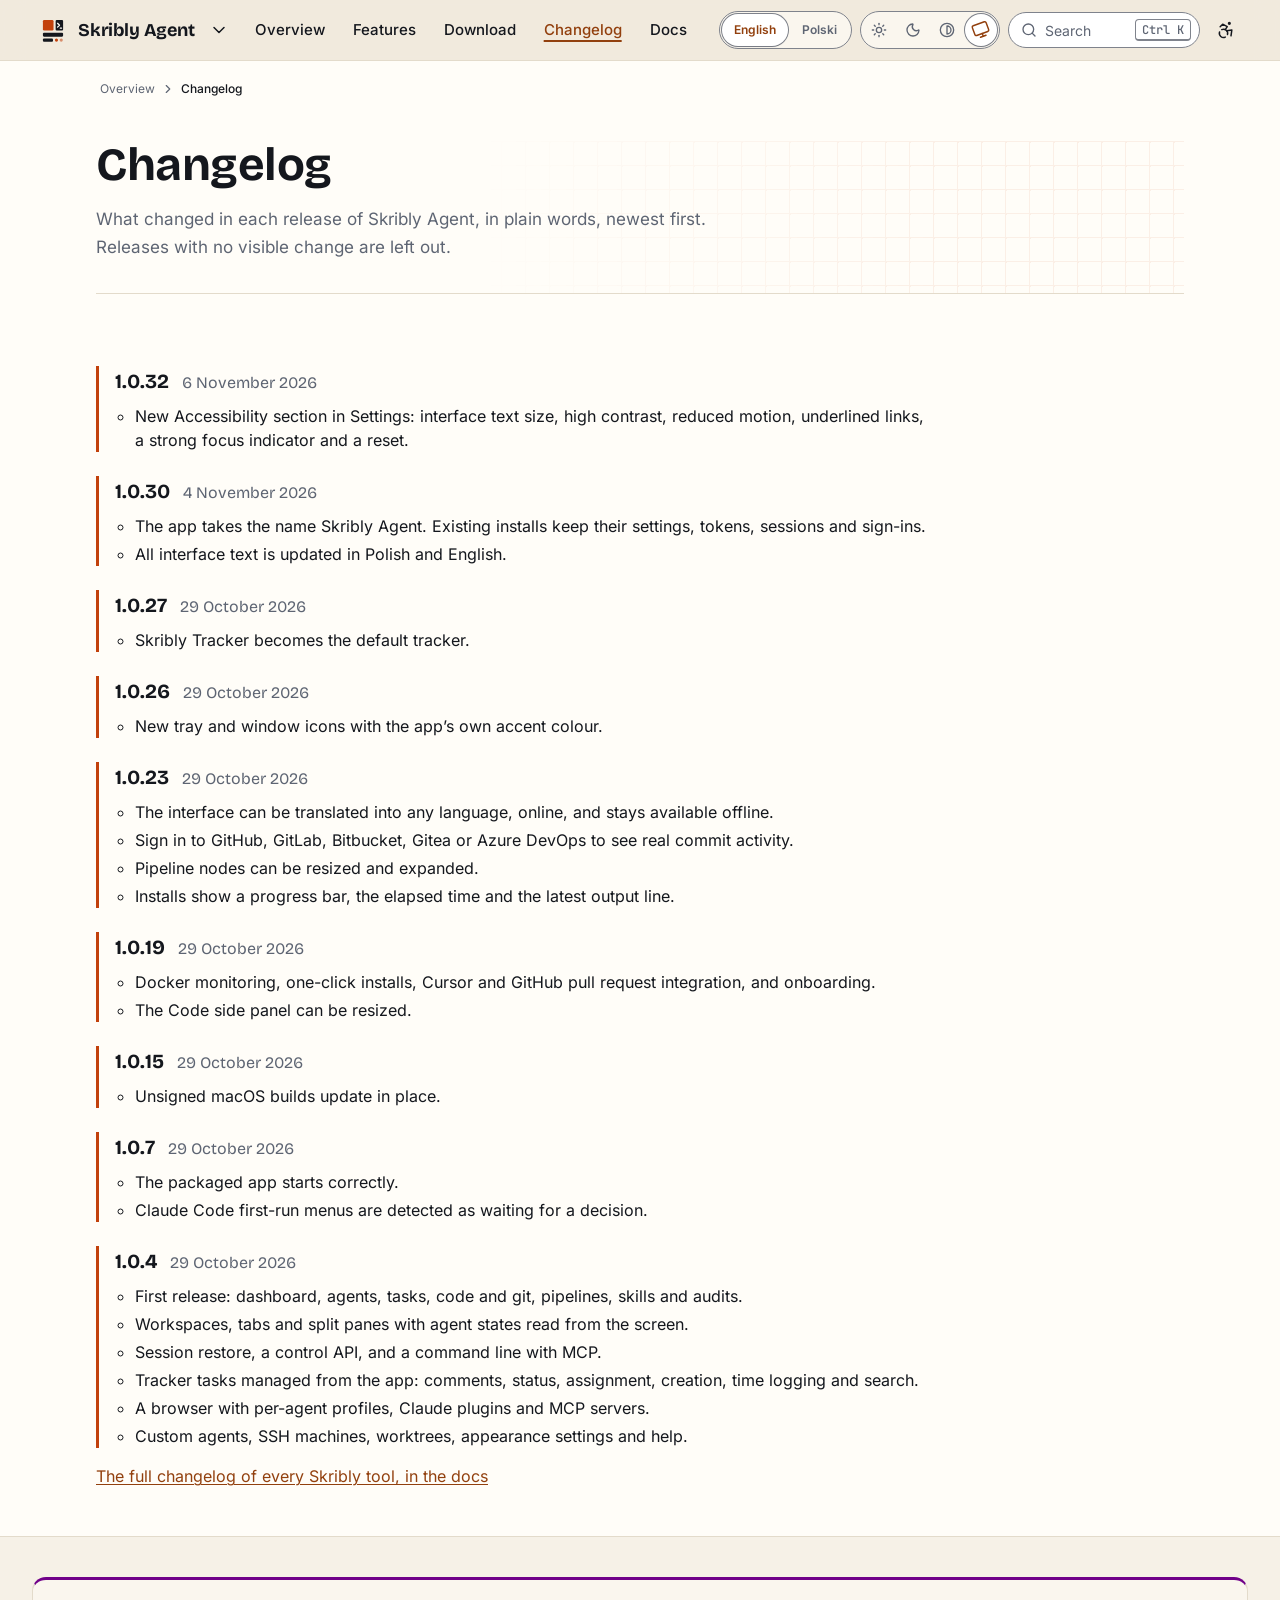
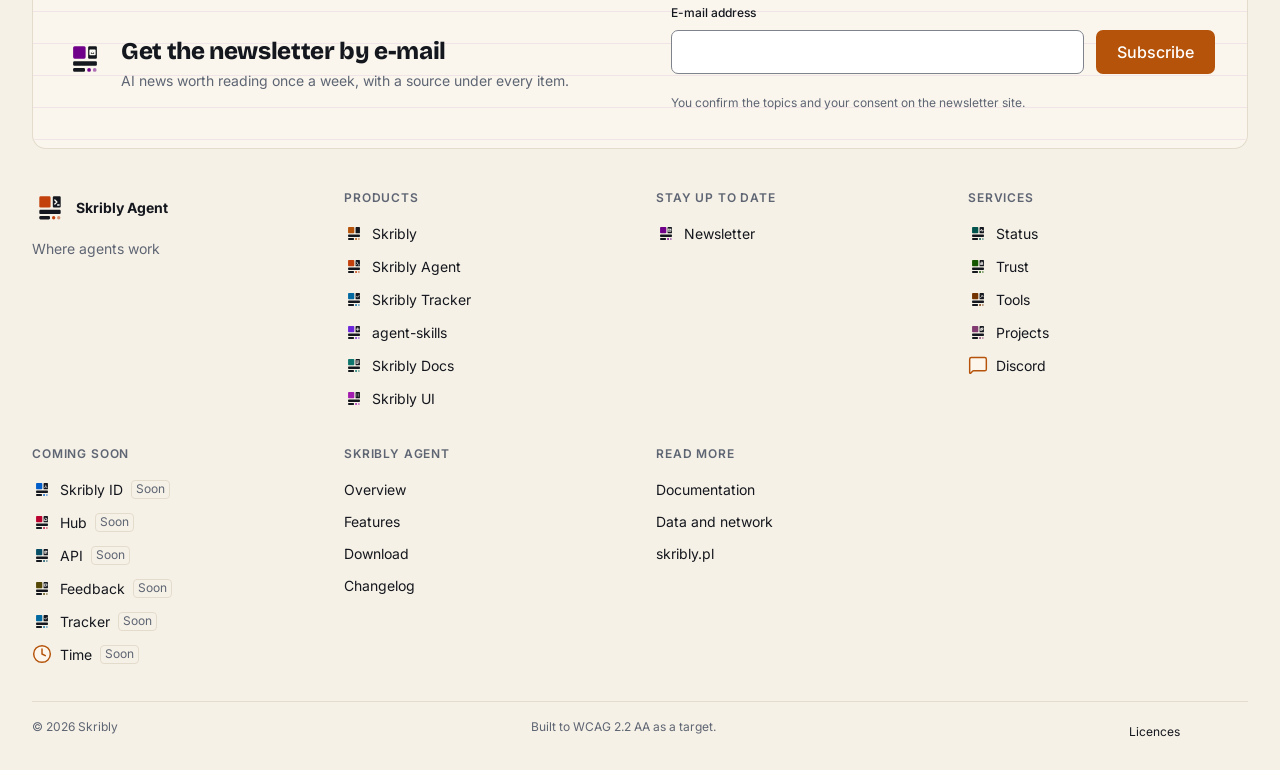
==== commit d8dc9f7f: "publish: page widths and kit sync" ====
--- a/changelog/index.html
+++ b/changelog/index.html
@@ -1 +1 @@
-<!DOCTYPE html><html lang="en" dir="ltr"><head><meta charset="utf-8"><meta name="viewport" content="width=device-width, initial-scale=1"><meta http-equiv="Content-Security-Policy" content="default-src 'none'; connect-src 'self'; script-src 'self' 'wasm-unsafe-eval'; style-src 'self'; img-src 'self' data:; font-src 'self'; manifest-src 'self'; media-src 'self'; base-uri 'none'; form-action https://newsletter.skribly.pl; upgrade-insecure-requests"><title>Changelog of Skribly Agent | Skribly Agent</title><meta name="description" content="What changed in each release of Skribly Agent, in plain words, newest first."><link rel="canonical" href="https://agent.skribly.pl/changelog/"><link rel="alternate" hreflang="en" href="https://agent.skribly.pl/changelog/"><link rel="alternate" hreflang="pl" href="https://agent.skribly.pl/pl/changelog/"><link rel="alternate" hreflang="x-default" href="https://agent.skribly.pl/changelog/"><script src="/_astro/prepaint.iife.DfruCCWJ.js"></script><meta name="color-scheme" content="light dark"><meta name="theme-color" media="(prefers-color-scheme: light)" content="#fffdf8"><meta name="theme-color" media="(prefers-color-scheme: dark)" content="#111318"><meta name="referrer" content="strict-origin-when-cross-origin"><link rel="preload" href="/_astro/inter-latin-wght-normal.Dx4kXJAl.woff2" as="font" type="font/woff2" crossorigin><link rel="preload" href="/_astro/bricolage-grotesque-latin-wght-normal.DLoelf7F.woff2" as="font" type="font/woff2" crossorigin><link rel="icon" href="/favicon-32.png" sizes="32x32" type="image/png"><link rel="icon" href="/favicon.svg" type="image/svg+xml"><link rel="apple-touch-icon" href="/apple-touch-icon.png"><link rel="manifest" href="/manifest.webmanifest"><meta property="og:type" content="website"><meta property="og:site_name" content="Skribly Agent"><meta property="og:locale" content="en_GB"><meta property="og:url" content="https://agent.skribly.pl/changelog/"><meta property="og:title" content="Changelog of Skribly Agent | Skribly Agent"><meta property="og:description" content="What changed in each release of Skribly Agent, in plain words, newest first."><meta property="og:image" content="https://agent.skribly.pl/og/changelog/image.png"><meta property="og:image:width" content="1200"><meta property="og:image:height" content="630"><meta property="og:image:alt" content="Changelog of Skribly Agent | Skribly Agent"><meta name="twitter:card" content="summary_large_image"><meta name="twitter:title" content="Changelog of Skribly Agent | Skribly Agent"><meta name="twitter:description" content="What changed in each release of Skribly Agent, in plain words, newest first."><meta name="twitter:image" content="https://agent.skribly.pl/og/changelog/image.png"><script type="application/ld+json">{"@context":"https://schema.org","@graph":[{"@type":"Organization","@id":"https://skribly.pl/#organization","name":"Skribly","url":"https://skribly.pl/","logo":"https://skribly.pl/img/icons/icon-512.png","sameAs":["https://docs.skribly.pl/","https://ui.skribly.pl/"]},{"@type":"WebSite","@id":"https://agent.skribly.pl/#website","name":"Skribly Agent","url":"https://agent.skribly.pl/","inLanguage":"en","description":"What changed in each release of Skribly Agent, in plain words, newest first.","publisher":{"@id":"https://skribly.pl/#organization"}},{"@type":"WebPage","@id":"https://agent.skribly.pl/changelog/#page","url":"https://agent.skribly.pl/changelog/","name":"Changelog of Skribly Agent | Skribly Agent","description":"What changed in each release of Skribly Agent, in plain words, newest first.","inLanguage":"en","isPartOf":{"@id":"https://agent.skribly.pl/#website"},"publisher":{"@id":"https://skribly.pl/#organization"}},{"@type":"BreadcrumbList","itemListElement":[{"@type":"ListItem","position":1,"name":"Overview","item":"https://agent.skribly.pl/"},{"@type":"ListItem","position":2,"name":"Changelog","item":"https://agent.skribly.pl/changelog/"}]}]}</script><link rel="stylesheet" href="/_astro/Page.oo4FGN4h.css"><link rel="stylesheet" href="/_astro/_.._0RKXeTr.css"></head><body class="sk-page"><a class="sk-skip-link" href="#content">Skip to content</a><header class="sk-site-header sk-product--agent" data-sk-header><div class="sk-container sk-container--wide sk-site-header__bar"><div class="sk-site-header__brand"><a class="sk-site-header__home" href="/" aria-label="Skribly Agent, home page"><svg class="sk-logo sk-logo--agent" viewBox="0 0 64 64" width="2.125rem" height="2.125rem" focusable="false" aria-hidden="true"><rect x="13" y="13" width="20" height="20" rx="2.5" fill="var(--sk-tool-agent)"/><rect x="37" y="13" width="14" height="20" rx="2" fill="currentColor"/><path d="M40.6 19.4l3.6 3.6-3.6 3.6M45.6 28.4h2.6" fill="none" stroke="var(--sk-bg)" stroke-width="2.4" stroke-linecap="round" stroke-linejoin="round"/><rect x="13" y="37" width="38" height="7.5" rx="2" fill="currentColor"/><rect x="13" y="48" width="19" height="6" rx="2" fill="currentColor"/><circle cx="38.5" cy="51" r="3" fill="var(--sk-tool-agent)"/><circle cx="47.5" cy="51" r="3" fill="var(--sk-tool-agent)" opacity="0.55"/></svg><span class="sk-site-header__name">Skribly Agent</span></a><details class="sk-dropdown sk-ecosystem"><summary class="sk-icon-button sk-ecosystem__toggle" aria-label="Switch product" title="Switch product"><svg class="sk-icon sk-dropdown__chevron" viewBox="0 0 24 24" focusable="false" data-icon="chevron.down" aria-hidden="true"><path d="m6 9 6 6 6-6"></path></svg></summary><div class="sk-dropdown__panel"><p class="sk-ecosystem__title" id="sk-ecosystem-agent">Skribly products</p><ul class="sk-ecosystem__list" aria-labelledby="sk-ecosystem-agent"><li><a class="sk-ecosystem__item sk-product--skribly" href="https://skribly.pl/"><svg class="sk-logo sk-logo--skribly" viewBox="0 0 64 64" width="2.25rem" height="2.25rem" focusable="false" aria-hidden="true"><rect x="13" y="13" width="20" height="20" rx="2.5" fill="var(--sk-accent)"/><rect x="37" y="13" width="14" height="20" rx="2" fill="currentColor"/><rect x="13" y="37" width="38" height="7.5" rx="2" fill="currentColor"/><rect x="13" y="48" width="19" height="6" rx="2" fill="currentColor"/><circle cx="38.5" cy="51" r="3" fill="var(--sk-accent)"/><circle cx="47.5" cy="51" r="3" fill="var(--sk-accent)" opacity="0.55"/></svg><span><strong>Skribly</strong><span>One place for agents, tasks and rules</span></span></a></li><li><a class="sk-ecosystem__item sk-product--agent" href="https://skribly.pl/apps/skribly-agent/" aria-current="true"><svg class="sk-logo sk-logo--agent" viewBox="0 0 64 64" width="2.25rem" height="2.25rem" focusable="false" aria-hidden="true"><rect x="13" y="13" width="20" height="20" rx="2.5" fill="var(--sk-tool-agent)"/><rect x="37" y="13" width="14" height="20" rx="2" fill="currentColor"/><path d="M40.6 19.4l3.6 3.6-3.6 3.6M45.6 28.4h2.6" fill="none" stroke="var(--sk-bg)" stroke-width="2.4" stroke-linecap="round" stroke-linejoin="round"/><rect x="13" y="37" width="38" height="7.5" rx="2" fill="currentColor"/><rect x="13" y="48" width="19" height="6" rx="2" fill="currentColor"/><circle cx="38.5" cy="51" r="3" fill="var(--sk-tool-agent)"/><circle cx="47.5" cy="51" r="3" fill="var(--sk-tool-agent)" opacity="0.55"/></svg><span><strong>Skribly Agent</strong><span>Where agents work</span></span><span class="sk-ecosystem__here">You are here</span></a></li><li><a class="sk-ecosystem__item sk-product--tracker" href="https://skribly.pl/apps/skribly-tracker/"><svg class="sk-logo sk-logo--tracker" viewBox="0 0 64 64" width="2.25rem" height="2.25rem" focusable="false" aria-hidden="true"><rect x="13" y="13" width="20" height="20" rx="2.5" fill="var(--sk-tool-tracker)"/><rect x="37" y="13" width="14" height="20" rx="2" fill="currentColor"/><path d="M40.4 23.6l2.8 2.8 4.8-5.4" fill="none" stroke="var(--sk-bg)" stroke-width="2.4" stroke-linecap="round" stroke-linejoin="round"/><rect x="13" y="37" width="38" height="7.5" rx="2" fill="currentColor"/><rect x="13" y="48" width="19" height="6" rx="2" fill="currentColor"/><circle cx="38.5" cy="51" r="3" fill="var(--sk-tool-tracker)"/><circle cx="47.5" cy="51" r="3" fill="var(--sk-tool-tracker)" opacity="0.55"/></svg><span><strong>Skribly Tracker</strong><span>Where tasks begin</span></span></a></li><li><a class="sk-ecosystem__item sk-product--skills" href="https://skribly.pl/apps/agent-skills/"><svg class="sk-logo sk-logo--skills" viewBox="0 0 64 64" width="2.25rem" height="2.25rem" focusable="false" aria-hidden="true"><rect x="13" y="13" width="20" height="20" rx="2.5" fill="var(--sk-tool-skills)"/><rect x="37" y="13" width="14" height="20" rx="2" fill="currentColor"/><path d="M44 18.6v8.8M39.6 23h8.8" fill="none" stroke="var(--sk-bg)" stroke-width="2.4" stroke-linecap="round" stroke-linejoin="round"/><rect x="13" y="37" width="38" height="7.5" rx="2" fill="currentColor"/><rect x="13" y="48" width="19" height="6" rx="2" fill="currentColor"/><circle cx="38.5" cy="51" r="3" fill="var(--sk-tool-skills)"/><circle cx="47.5" cy="51" r="3" fill="var(--sk-tool-skills)" opacity="0.55"/></svg><span><strong>agent-skills</strong><span>Where the rules live</span></span></a></li><li><a class="sk-ecosystem__item sk-product--docs" href="https://docs.skribly.pl/"><svg class="sk-logo sk-logo--docs" viewBox="0 0 64 64" width="2.25rem" height="2.25rem" focusable="false" aria-hidden="true"><rect x="13" y="13" width="20" height="20" rx="2.5" fill="var(--sk-tool-docs)"/><rect x="37" y="13" width="14" height="20" rx="2" fill="currentColor"/><path d="M40.4 19h7.2M40.4 23h7.2M40.4 27h4.4" fill="none" stroke="var(--sk-bg)" stroke-width="2.4" stroke-linecap="round" stroke-linejoin="round"/><rect x="13" y="37" width="38" height="7.5" rx="2" fill="currentColor"/><rect x="13" y="48" width="19" height="6" rx="2" fill="currentColor"/><circle cx="38.5" cy="51" r="3" fill="var(--sk-tool-docs)"/><circle cx="47.5" cy="51" r="3" fill="var(--sk-tool-docs)" opacity="0.55"/></svg><span><strong>Skribly Docs</strong><span>Guides and reference</span></span></a></li><li><a class="sk-ecosystem__item sk-product--ui" href="https://ui.skribly.pl/"><svg class="sk-logo sk-logo--ui" viewBox="0 0 64 64" width="2.25rem" height="2.25rem" focusable="false" aria-hidden="true"><rect x="13" y="13" width="20" height="20" rx="2.5" fill="var(--sk-tool-ui)"/><rect x="37" y="13" width="14" height="20" rx="2" fill="currentColor"/><path d="M41.2 19.6h.01M46.8 19.6h.01M41.2 25.4h.01M46.8 25.4h.01" fill="none" stroke="var(--sk-bg)" stroke-width="2.4" stroke-linecap="round" stroke-linejoin="round"/><rect x="13" y="37" width="38" height="7.5" rx="2" fill="currentColor"/><rect x="13" y="48" width="19" height="6" rx="2" fill="currentColor"/><circle cx="38.5" cy="51" r="3" fill="var(--sk-tool-ui)"/><circle cx="47.5" cy="51" r="3" fill="var(--sk-tool-ui)" opacity="0.55"/></svg><span><strong>Skribly UI</strong><span>Tokens and components</span></span></a></li></ul><p class="sk-ecosystem__title" id="sk-ecosystem-agent-channels">Stay up to date</p><ul class="sk-ecosystem__list" aria-labelledby="sk-ecosystem-agent-channels"><li><a class="sk-ecosystem__item sk-product--newsletter" href="https://newsletter.skribly.pl/"><svg class="sk-logo sk-logo--newsletter" viewBox="0 0 64 64" width="2.25rem" height="2.25rem" focusable="false" aria-hidden="true"><rect x="13" y="13" width="20" height="20" rx="2.5" fill="var(--sk-tool-newsletter)"/><rect x="37" y="13" width="14" height="20" rx="2" fill="currentColor"/><path d="M40.2 19.6h7.6v6.8h-7.6zM40.6 20.2l3.4 2.8 3.4-2.8" fill="none" stroke="var(--sk-bg)" stroke-width="2.4" stroke-linecap="round" stroke-linejoin="round"/><rect x="13" y="37" width="38" height="7.5" rx="2" fill="currentColor"/><rect x="13" y="48" width="19" height="6" rx="2" fill="currentColor"/><circle cx="38.5" cy="51" r="3" fill="var(--sk-tool-newsletter)"/><circle cx="47.5" cy="51" r="3" fill="var(--sk-tool-newsletter)" opacity="0.55"/></svg><span><strong>Skribly Newsletter</strong><span>AI news every week, each with its source</span></span></a></li></ul><p class="sk-ecosystem__title" id="sk-ecosystem-agent-services">Services</p><ul class="sk-ecosystem__list" aria-labelledby="sk-ecosystem-agent-services"><li><a class="sk-ecosystem__item sk-product--status" href="https://status.skribly.pl/"><svg class="sk-logo sk-logo--status" viewBox="0 0 64 64" width="2.25rem" height="2.25rem" focusable="false" aria-hidden="true"><rect x="13" y="13" width="20" height="20" rx="2.5" fill="var(--sk-tool-status)"/><rect x="37" y="13" width="14" height="20" rx="2" fill="currentColor"/><path d="M39.6 23.6h2.2l1.4-3.6 2.4 6.8 1.4-3.2h1.4" fill="none" stroke="var(--sk-bg)" stroke-width="2.4" stroke-linecap="round" stroke-linejoin="round"/><rect x="13" y="37" width="38" height="7.5" rx="2" fill="currentColor"/><rect x="13" y="48" width="19" height="6" rx="2" fill="currentColor"/><circle cx="38.5" cy="51" r="3" fill="var(--sk-tool-status)"/><circle cx="47.5" cy="51" r="3" fill="var(--sk-tool-status)" opacity="0.55"/></svg><span><strong>Skribly Status</strong><span>Is every service up</span></span></a></li><li><a class="sk-ecosystem__item sk-product--trust" href="https://trust.skribly.pl/"><svg class="sk-logo sk-logo--trust" viewBox="0 0 64 64" width="2.25rem" height="2.25rem" focusable="false" aria-hidden="true"><rect x="13" y="13" width="20" height="20" rx="2.5" fill="var(--sk-tool-trust)"/><rect x="37" y="13" width="14" height="20" rx="2" fill="currentColor"/><path d="M41.8 22.6v-3h4.4v3M40.8 24.2h6.4v2.8h-6.4z" fill="none" stroke="var(--sk-bg)" stroke-width="2.4" stroke-linecap="round" stroke-linejoin="round"/><rect x="13" y="37" width="38" height="7.5" rx="2" fill="currentColor"/><rect x="13" y="48" width="19" height="6" rx="2" fill="currentColor"/><circle cx="38.5" cy="51" r="3" fill="var(--sk-tool-trust)"/><circle cx="47.5" cy="51" r="3" fill="var(--sk-tool-trust)" opacity="0.55"/></svg><span><strong>Skribly Trust</strong><span>Security, privacy and accessibility</span></span></a></li><li><a class="sk-ecosystem__item sk-product--tools" href="https://tools.skribly.pl/"><svg class="sk-logo sk-logo--tools" viewBox="0 0 64 64" width="2.25rem" height="2.25rem" focusable="false" aria-hidden="true"><rect x="13" y="13" width="20" height="20" rx="2.5" fill="var(--sk-tool-tools)"/><rect x="37" y="13" width="14" height="20" rx="2" fill="currentColor"/><path d="M40.8 27.2L46 22M43.8 19.8l4.4 4.4" fill="none" stroke="var(--sk-bg)" stroke-width="2.4" stroke-linecap="round" stroke-linejoin="round"/><rect x="13" y="37" width="38" height="7.5" rx="2" fill="currentColor"/><rect x="13" y="48" width="19" height="6" rx="2" fill="currentColor"/><circle cx="38.5" cy="51" r="3" fill="var(--sk-tool-tools)"/><circle cx="47.5" cy="51" r="3" fill="var(--sk-tool-tools)" opacity="0.55"/></svg><span><strong>Skribly Tools</strong><span>Small tools in the browser</span></span></a></li><li><a class="sk-ecosystem__item sk-product--projects" href="https://projects.skribly.pl/"><svg class="sk-logo sk-logo--projects" viewBox="0 0 64 64" width="2.25rem" height="2.25rem" focusable="false" aria-hidden="true"><rect x="13" y="13" width="20" height="20" rx="2.5" fill="var(--sk-tool-projects)"/><rect x="37" y="13" width="14" height="20" rx="2" fill="currentColor"/><path d="M40.4 21.8h4.8v4.8h-4.8zM43 21.8v-2.6h4.8v4.8h-2.6" fill="none" stroke="var(--sk-bg)" stroke-width="2.4" stroke-linecap="round" stroke-linejoin="round"/><rect x="13" y="37" width="38" height="7.5" rx="2" fill="currentColor"/><rect x="13" y="48" width="19" height="6" rx="2" fill="currentColor"/><circle cx="38.5" cy="51" r="3" fill="var(--sk-tool-projects)"/><circle cx="47.5" cy="51" r="3" fill="var(--sk-tool-projects)" opacity="0.55"/></svg><span><strong>Skribly Projects</strong><span>Every part and how far it is</span></span></a></li><li><a class="sk-ecosystem__item sk-product--discord" href="https://dc.skribly.pl/"><svg class="sk-icon sk-icon--duo sk-ecosystem__icon" viewBox="0 0 24 24" focusable="false" data-icon="content.comment" aria-hidden="true"><g class="sk-icon__fill"><path d="M22 17a2 2 0 0 1-2 2H6.828a2 2 0 0 0-1.414.586l-2.202 2.202A.71.71 0 0 1 2 21.286V5a2 2 0 0 1 2-2h16a2 2 0 0 1 2 2z"></path></g><path d="M22 17a2 2 0 0 1-2 2H6.828a2 2 0 0 0-1.414.586l-2.202 2.202A.71.71 0 0 1 2 21.286V5a2 2 0 0 1 2-2h16a2 2 0 0 1 2 2z"></path></svg><span><strong>Discord</strong><span>Talk with the people who build Skribly</span></span></a></li></ul></div></details></div><div class="sk-site-header__quick"><button class="sk-search-button sk-site-header__wide" type="button" data-sk-search-open data-sk-needs-js aria-haspopup="dialog" aria-controls="sk-search" aria-keyshortcuts="Control+K /"><svg class="sk-icon" viewBox="0 0 24 24" focusable="false" data-icon="action.search" aria-hidden="true"><g class="sk-icon__fill"><circle cx="11" cy="11" r="8"></circle></g><path d="m21 21-4.34-4.34"></path><circle cx="11" cy="11" r="8"></circle></svg><span>Search</span><kbd class="sk-kbd" aria-hidden="true">Ctrl K</kbd></button><button class="sk-icon-button sk-site-header__narrow" type="button" data-sk-search-open data-sk-needs-js aria-label="Search" aria-haspopup="dialog" aria-controls="sk-search" aria-keyshortcuts="Control+K /"><svg class="sk-icon" viewBox="0 0 24 24" focusable="false" data-icon="action.search" aria-hidden="true"><g class="sk-icon__fill"><circle cx="11" cy="11" r="8"></circle></g><path d="m21 21-4.34-4.34"></path><circle cx="11" cy="11" r="8"></circle></svg></button><button class="sk-icon-button" type="button" data-sk-a11y-open data-sk-needs-js aria-controls="sk-a11y-panel" aria-expanded="false" aria-label="Accessibility" title="Open accessibility settings"><svg class="sk-icon" viewBox="0 0 24 24" focusable="false" data-icon="nav.accessibility" aria-hidden="true"><g class="sk-icon__fill"><circle cx="16" cy="4" r="1"></circle></g><circle cx="16" cy="4" r="1"></circle><path d="m18 19 1-7-6 1"></path><path d="m5 8 3-3 5.5 3-2.36 3.5"></path><path d="M4.24 14.5a5 5 0 0 0 6.88 6"></path><path d="M13.76 17.5a5 5 0 0 0-6.88-6"></path></svg></button><button class="sk-icon-button sk-site-header__menu-toggle" type="button" data-sk-menu-toggle data-sk-needs-js aria-expanded="false" aria-controls="sk-site-drawer-agent" aria-label="Menu" data-open="Menu" data-close="Close menu"><span class="sk-burger" aria-hidden="true"><span></span><span></span><span></span></span></button></div><div class="sk-site-header__drawer" id="sk-site-drawer-agent"><nav class="sk-site-nav" aria-label="Main navigation"><ul class="sk-site-nav__list"><li><a class="sk-site-nav__link" href="/">Overview</a></li><li><a class="sk-site-nav__link" href="/features/">Features</a></li><li><a class="sk-site-nav__link" href="/download/">Download</a></li><li><a class="sk-site-nav__link" href="/changelog/" aria-current="page">Changelog</a></li><li><a class="sk-site-nav__link" href="https://docs.skribly.pl/agent/">Docs</a></li></ul></nav><div class="sk-site-header__tools"><nav class="sk-language-switch" aria-label="Language"><ul><li><span lang="en" aria-current="true">English</span></li><li><a href="/pl/changelog/" lang="pl" hreflang="pl">Polski</a></li></ul></nav><fieldset class="sk-theme-switch" data-sk-theme-switch><legend class="sk-visually-hidden">Theme</legend><label title="Light"><input type="radio" name="sk-theme-1ibuef" value="light"><svg class="sk-icon" viewBox="0 0 24 24" focusable="false" data-icon="theme.light" aria-hidden="true"><g class="sk-icon__fill"><circle cx="12" cy="12" r="4"></circle></g><circle cx="12" cy="12" r="4"></circle><path d="M12 2v2"></path><path d="M12 20v2"></path><path d="m4.93 4.93 1.41 1.41"></path><path d="m17.66 17.66 1.41 1.41"></path><path d="M2 12h2"></path><path d="M20 12h2"></path><path d="m6.34 17.66-1.41 1.41"></path><path d="m19.07 4.93-1.41 1.41"></path></svg><span class="sk-visually-hidden">Light</span></label><label title="Dark"><input type="radio" name="sk-theme-1ibuef" value="dark"><svg class="sk-icon" viewBox="0 0 24 24" focusable="false" data-icon="theme.dark" aria-hidden="true"><g class="sk-icon__fill"><path d="M20.985 12.486a9 9 0 1 1-9.473-9.472c.405-.022.617.46.402.803a6 6 0 0 0 8.268 8.268c.344-.215.825-.004.803.401"></path></g><path d="M20.985 12.486a9 9 0 1 1-9.473-9.472c.405-.022.617.46.402.803a6 6 0 0 0 8.268 8.268c.344-.215.825-.004.803.401"></path></svg><span class="sk-visually-hidden">Dark</span></label><label title="High contrast"><input type="radio" name="sk-theme-1ibuef" value="contrast"><svg class="sk-icon" viewBox="0 0 24 24" focusable="false" data-icon="theme.contrast" aria-hidden="true"><g class="sk-icon__fill"><circle cx="12" cy="12" r="10"></circle><path d="M12 18a6 6 0 0 0 0-12v12z"></path></g><circle cx="12" cy="12" r="10"></circle><path d="M12 18a6 6 0 0 0 0-12v12z"></path></svg><span class="sk-visually-hidden">High contrast</span></label><label title="System"><input type="radio" name="sk-theme-1ibuef" value="system" checked><svg class="sk-icon" viewBox="0 0 24 24" focusable="false" data-icon="theme.system" aria-hidden="true"><g class="sk-icon__fill"><rect rx="2" x="2" y="3" width="20" height="14"></rect></g><rect rx="2" x="2" y="3" width="20" height="14"></rect><line x1="8" y1="21" x2="16" y2="21"></line><line x1="12" y1="17" x2="12" y2="21"></line></svg><span class="sk-visually-hidden">System</span></label></fieldset><script type="module" src="/_astro/ThemeSwitch.astro_astro_type_script_index_0_lang.CFWxGLRv.js"></script></div></div></div></header><script type="module" src="/_astro/SiteHeader.astro_astro_type_script_index_0_lang.C7ESqmu-.js"></script><main class="sk-page__main sk-page__main--full site-main sk-product--agent" id="content" tabindex="-1" data-pagefind-body><nav class="sk-breadcrumbs" aria-label="Breadcrumb" data-pagefind-ignore><ol><li><a href="/">Overview</a></li><li><span aria-current="page">Changelog</span></li></ol></nav><div class="sk-container hero-wrap"><header class="sk-hero sk-hero--page sk-pattern sk-pattern--grid sk-product--agent" data-sk-hero="page"><div class="sk-hero__body"><h1 class="sk-hero__title">Changelog</h1><p class="sk-hero__lead">What changed in each release of Skribly Agent, in plain words, newest first. Releases with no visible change are left out.</p></div></header></div><section class="sk-container band" aria-label="Changelog"><ol class="releases" role="list"><li class="release" id="v1.0.32" data-version="1.0.32"><h2 class="release__title">1.0.32 <time datetime="2026-11-06">6 November 2026</time></h2><ul><li>New Accessibility section in Settings: interface text size, high contrast, reduced motion, underlined links, a strong focus indicator and a reset.</li></ul></li><li class="release" id="v1.0.30" data-version="1.0.30"><h2 class="release__title">1.0.30 <time datetime="2026-11-04">4 November 2026</time></h2><ul><li>The app takes the name Skribly Agent. Existing installs keep their settings, tokens, sessions and sign-ins.</li><li>All interface text is updated in Polish and English.</li></ul></li><li class="release" id="v1.0.27" data-version="1.0.27"><h2 class="release__title">1.0.27 <time datetime="2026-10-29">29 October 2026</time></h2><ul><li>Skribly Tracker becomes the default tracker.</li></ul></li><li class="release" id="v1.0.26" data-version="1.0.26"><h2 class="release__title">1.0.26 <time datetime="2026-10-29">29 October 2026</time></h2><ul><li>New tray and window icons with the app’s own accent colour.</li></ul></li><li class="release" id="v1.0.23" data-version="1.0.23"><h2 class="release__title">1.0.23 <time datetime="2026-10-29">29 October 2026</time></h2><ul><li>The interface can be translated into any language, online, and stays available offline.</li><li>Sign in to GitHub, GitLab, Bitbucket, Gitea or Azure DevOps to see real commit activity.</li><li>Pipeline nodes can be resized and expanded.</li><li>Installs show a progress bar, the elapsed time and the latest output line.</li></ul></li><li class="release" id="v1.0.19" data-version="1.0.19"><h2 class="release__title">1.0.19 <time datetime="2026-10-29">29 October 2026</time></h2><ul><li>Docker monitoring, one-click installs, Cursor and GitHub pull request integration, and onboarding.</li><li>The Code side panel can be resized.</li></ul></li><li class="release" id="v1.0.15" data-version="1.0.15"><h2 class="release__title">1.0.15 <time datetime="2026-10-29">29 October 2026</time></h2><ul><li>Unsigned macOS builds update in place.</li></ul></li><li class="release" id="v1.0.7" data-version="1.0.7"><h2 class="release__title">1.0.7 <time datetime="2026-10-29">29 October 2026</time></h2><ul><li>The packaged app starts correctly.</li><li>Claude Code first-run menus are detected as waiting for a decision.</li></ul></li><li class="release" id="v1.0.4" data-version="1.0.4"><h2 class="release__title">1.0.4 <time datetime="2026-10-29">29 October 2026</time></h2><ul><li>First release: dashboard, agents, tasks, code and git, pipelines, skills and audits.</li><li>Workspaces, tabs and split panes with agent states read from the screen.</li><li>Session restore, a control API, and a command line with MCP.</li><li>Tracker tasks managed from the app: comments, status, assignment, creation, time logging and search.</li><li>A browser with per-agent profiles, Claude plugins and MCP servers.</li><li>Custom agents, SSH machines, worktrees, appearance settings and help.</li></ul></li></ol><p><a class="sk-link" href="https://docs.skribly.pl/changelog/">The full changelog of every Skribly tool, in the docs</a></p></section></main><footer class="sk-site-footer sk-product--agent"><div class="sk-container sk-container--wide"><section aria-labelledby="sk-footer-newsletter-title" class="sk-band sk-band--sunken sk-pattern sk-pattern--ruled sk-product--newsletter sk-newsletter-signup sk-newsletter-signup--footer"><div class="sk-newsletter-signup__text"><svg class="sk-logo sk-logo--newsletter" viewBox="0 0 64 64" width="2.5rem" height="2.5rem" focusable="false" aria-hidden="true"><rect x="13" y="13" width="20" height="20" rx="2.5" fill="var(--sk-tool-newsletter)"/><rect x="37" y="13" width="14" height="20" rx="2" fill="currentColor"/><path d="M40.2 19.6h7.6v6.8h-7.6zM40.6 20.2l3.4 2.8 3.4-2.8" fill="none" stroke="var(--sk-bg)" stroke-width="2.4" stroke-linecap="round" stroke-linejoin="round"/><rect x="13" y="37" width="38" height="7.5" rx="2" fill="currentColor"/><rect x="13" y="48" width="19" height="6" rx="2" fill="currentColor"/><circle cx="38.5" cy="51" r="3" fill="var(--sk-tool-newsletter)"/><circle cx="47.5" cy="51" r="3" fill="var(--sk-tool-newsletter)" opacity="0.55"/></svg><h2 class="sk-newsletter-signup__title" id="sk-footer-newsletter-title">Get the newsletter by e-mail</h2><p class="sk-newsletter-signup__lead">AI news worth reading once a week, with a source under every item.</p></div><form class="sk-newsletter-signup__form" method="get" action="https://newsletter.skribly.pl/#signup" aria-labelledby="sk-footer-newsletter-title"><label class="sk-label" for="sk-footer-newsletter-email">E-mail address</label><div class="sk-newsletter-signup__row"><input class="sk-input sk-newsletter-signup__input" type="email" id="sk-footer-newsletter-email" name="email" autocomplete="email" inputmode="email" spellcheck="false" maxlength="254" required aria-describedby="sk-footer-newsletter-hint"><button class="sk-button" type="submit">Subscribe</button></div><p class="sk-hint" id="sk-footer-newsletter-hint">You confirm the topics and your consent on the newsletter site.</p></form></section><div class="sk-site-footer__grid"><div class="sk-site-footer__brand"><a href="https://skribly.pl/apps/skribly-agent/" aria-label="Skribly Agent, home page"><svg class="sk-logo sk-logo--agent" viewBox="0 0 64 64" width="2.25rem" height="2.25rem" focusable="false" aria-hidden="true"><rect x="13" y="13" width="20" height="20" rx="2.5" fill="var(--sk-tool-agent)"/><rect x="37" y="13" width="14" height="20" rx="2" fill="currentColor"/><path d="M40.6 19.4l3.6 3.6-3.6 3.6M45.6 28.4h2.6" fill="none" stroke="var(--sk-bg)" stroke-width="2.4" stroke-linecap="round" stroke-linejoin="round"/><rect x="13" y="37" width="38" height="7.5" rx="2" fill="currentColor"/><rect x="13" y="48" width="19" height="6" rx="2" fill="currentColor"/><circle cx="38.5" cy="51" r="3" fill="var(--sk-tool-agent)"/><circle cx="47.5" cy="51" r="3" fill="var(--sk-tool-agent)" opacity="0.55"/></svg><strong>Skribly Agent</strong></a><p>Where agents work</p></div><nav aria-labelledby="sk-footer-products-agent"><h2 id="sk-footer-products-agent">Products</h2><ul><li><a href="https://skribly.pl/"><svg class="sk-logo sk-logo--skribly" viewBox="0 0 64 64" width="1.25rem" height="1.25rem" focusable="false" aria-hidden="true"><rect x="13" y="13" width="20" height="20" rx="2.5" fill="var(--sk-accent)"/><rect x="37" y="13" width="14" height="20" rx="2" fill="currentColor"/><rect x="13" y="37" width="38" height="7.5" rx="2" fill="currentColor"/><rect x="13" y="48" width="19" height="6" rx="2" fill="currentColor"/><circle cx="38.5" cy="51" r="3" fill="var(--sk-accent)"/><circle cx="47.5" cy="51" r="3" fill="var(--sk-accent)" opacity="0.55"/></svg>Skribly</a></li><li><a href="https://skribly.pl/apps/skribly-agent/" aria-current="true"><svg class="sk-logo sk-logo--agent" viewBox="0 0 64 64" width="1.25rem" height="1.25rem" focusable="false" aria-hidden="true"><rect x="13" y="13" width="20" height="20" rx="2.5" fill="var(--sk-tool-agent)"/><rect x="37" y="13" width="14" height="20" rx="2" fill="currentColor"/><path d="M40.6 19.4l3.6 3.6-3.6 3.6M45.6 28.4h2.6" fill="none" stroke="var(--sk-bg)" stroke-width="2.4" stroke-linecap="round" stroke-linejoin="round"/><rect x="13" y="37" width="38" height="7.5" rx="2" fill="currentColor"/><rect x="13" y="48" width="19" height="6" rx="2" fill="currentColor"/><circle cx="38.5" cy="51" r="3" fill="var(--sk-tool-agent)"/><circle cx="47.5" cy="51" r="3" fill="var(--sk-tool-agent)" opacity="0.55"/></svg>Skribly Agent</a></li><li><a href="https://skribly.pl/apps/skribly-tracker/"><svg class="sk-logo sk-logo--tracker" viewBox="0 0 64 64" width="1.25rem" height="1.25rem" focusable="false" aria-hidden="true"><rect x="13" y="13" width="20" height="20" rx="2.5" fill="var(--sk-tool-tracker)"/><rect x="37" y="13" width="14" height="20" rx="2" fill="currentColor"/><path d="M40.4 23.6l2.8 2.8 4.8-5.4" fill="none" stroke="var(--sk-bg)" stroke-width="2.4" stroke-linecap="round" stroke-linejoin="round"/><rect x="13" y="37" width="38" height="7.5" rx="2" fill="currentColor"/><rect x="13" y="48" width="19" height="6" rx="2" fill="currentColor"/><circle cx="38.5" cy="51" r="3" fill="var(--sk-tool-tracker)"/><circle cx="47.5" cy="51" r="3" fill="var(--sk-tool-tracker)" opacity="0.55"/></svg>Skribly Tracker</a></li><li><a href="https://skribly.pl/apps/agent-skills/"><svg class="sk-logo sk-logo--skills" viewBox="0 0 64 64" width="1.25rem" height="1.25rem" focusable="false" aria-hidden="true"><rect x="13" y="13" width="20" height="20" rx="2.5" fill="var(--sk-tool-skills)"/><rect x="37" y="13" width="14" height="20" rx="2" fill="currentColor"/><path d="M44 18.6v8.8M39.6 23h8.8" fill="none" stroke="var(--sk-bg)" stroke-width="2.4" stroke-linecap="round" stroke-linejoin="round"/><rect x="13" y="37" width="38" height="7.5" rx="2" fill="currentColor"/><rect x="13" y="48" width="19" height="6" rx="2" fill="currentColor"/><circle cx="38.5" cy="51" r="3" fill="var(--sk-tool-skills)"/><circle cx="47.5" cy="51" r="3" fill="var(--sk-tool-skills)" opacity="0.55"/></svg>agent-skills</a></li><li><a href="https://docs.skribly.pl/"><svg class="sk-logo sk-logo--docs" viewBox="0 0 64 64" width="1.25rem" height="1.25rem" focusable="false" aria-hidden="true"><rect x="13" y="13" width="20" height="20" rx="2.5" fill="var(--sk-tool-docs)"/><rect x="37" y="13" width="14" height="20" rx="2" fill="currentColor"/><path d="M40.4 19h7.2M40.4 23h7.2M40.4 27h4.4" fill="none" stroke="var(--sk-bg)" stroke-width="2.4" stroke-linecap="round" stroke-linejoin="round"/><rect x="13" y="37" width="38" height="7.5" rx="2" fill="currentColor"/><rect x="13" y="48" width="19" height="6" rx="2" fill="currentColor"/><circle cx="38.5" cy="51" r="3" fill="var(--sk-tool-docs)"/><circle cx="47.5" cy="51" r="3" fill="var(--sk-tool-docs)" opacity="0.55"/></svg>Skribly Docs</a></li><li><a href="https://ui.skribly.pl/"><svg class="sk-logo sk-logo--ui" viewBox="0 0 64 64" width="1.25rem" height="1.25rem" focusable="false" aria-hidden="true"><rect x="13" y="13" width="20" height="20" rx="2.5" fill="var(--sk-tool-ui)"/><rect x="37" y="13" width="14" height="20" rx="2" fill="currentColor"/><path d="M41.2 19.6h.01M46.8 19.6h.01M41.2 25.4h.01M46.8 25.4h.01" fill="none" stroke="var(--sk-bg)" stroke-width="2.4" stroke-linecap="round" stroke-linejoin="round"/><rect x="13" y="37" width="38" height="7.5" rx="2" fill="currentColor"/><rect x="13" y="48" width="19" height="6" rx="2" fill="currentColor"/><circle cx="38.5" cy="51" r="3" fill="var(--sk-tool-ui)"/><circle cx="47.5" cy="51" r="3" fill="var(--sk-tool-ui)" opacity="0.55"/></svg>Skribly UI</a></li></ul></nav><nav aria-labelledby="sk-footer-channels-agent"><h2 id="sk-footer-channels-agent">Stay up to date</h2><ul><li><a href="https://newsletter.skribly.pl/"><svg class="sk-logo sk-logo--newsletter" viewBox="0 0 64 64" width="1.25rem" height="1.25rem" focusable="false" aria-hidden="true"><rect x="13" y="13" width="20" height="20" rx="2.5" fill="var(--sk-tool-newsletter)"/><rect x="37" y="13" width="14" height="20" rx="2" fill="currentColor"/><path d="M40.2 19.6h7.6v6.8h-7.6zM40.6 20.2l3.4 2.8 3.4-2.8" fill="none" stroke="var(--sk-bg)" stroke-width="2.4" stroke-linecap="round" stroke-linejoin="round"/><rect x="13" y="37" width="38" height="7.5" rx="2" fill="currentColor"/><rect x="13" y="48" width="19" height="6" rx="2" fill="currentColor"/><circle cx="38.5" cy="51" r="3" fill="var(--sk-tool-newsletter)"/><circle cx="47.5" cy="51" r="3" fill="var(--sk-tool-newsletter)" opacity="0.55"/></svg>Newsletter</a></li></ul></nav><nav aria-labelledby="sk-footer-services-agent"><h2 id="sk-footer-services-agent">Services</h2><ul><li><a href="https://status.skribly.pl/"><svg class="sk-logo sk-logo--status" viewBox="0 0 64 64" width="1.25rem" height="1.25rem" focusable="false" aria-hidden="true"><rect x="13" y="13" width="20" height="20" rx="2.5" fill="var(--sk-tool-status)"/><rect x="37" y="13" width="14" height="20" rx="2" fill="currentColor"/><path d="M39.6 23.6h2.2l1.4-3.6 2.4 6.8 1.4-3.2h1.4" fill="none" stroke="var(--sk-bg)" stroke-width="2.4" stroke-linecap="round" stroke-linejoin="round"/><rect x="13" y="37" width="38" height="7.5" rx="2" fill="currentColor"/><rect x="13" y="48" width="19" height="6" rx="2" fill="currentColor"/><circle cx="38.5" cy="51" r="3" fill="var(--sk-tool-status)"/><circle cx="47.5" cy="51" r="3" fill="var(--sk-tool-status)" opacity="0.55"/></svg>Status</a></li><li><a href="https://trust.skribly.pl/"><svg class="sk-logo sk-logo--trust" viewBox="0 0 64 64" width="1.25rem" height="1.25rem" focusable="false" aria-hidden="true"><rect x="13" y="13" width="20" height="20" rx="2.5" fill="var(--sk-tool-trust)"/><rect x="37" y="13" width="14" height="20" rx="2" fill="currentColor"/><path d="M41.8 22.6v-3h4.4v3M40.8 24.2h6.4v2.8h-6.4z" fill="none" stroke="var(--sk-bg)" stroke-width="2.4" stroke-linecap="round" stroke-linejoin="round"/><rect x="13" y="37" width="38" height="7.5" rx="2" fill="currentColor"/><rect x="13" y="48" width="19" height="6" rx="2" fill="currentColor"/><circle cx="38.5" cy="51" r="3" fill="var(--sk-tool-trust)"/><circle cx="47.5" cy="51" r="3" fill="var(--sk-tool-trust)" opacity="0.55"/></svg>Trust</a></li><li><a href="https://tools.skribly.pl/"><svg class="sk-logo sk-logo--tools" viewBox="0 0 64 64" width="1.25rem" height="1.25rem" focusable="false" aria-hidden="true"><rect x="13" y="13" width="20" height="20" rx="2.5" fill="var(--sk-tool-tools)"/><rect x="37" y="13" width="14" height="20" rx="2" fill="currentColor"/><path d="M40.8 27.2L46 22M43.8 19.8l4.4 4.4" fill="none" stroke="var(--sk-bg)" stroke-width="2.4" stroke-linecap="round" stroke-linejoin="round"/><rect x="13" y="37" width="38" height="7.5" rx="2" fill="currentColor"/><rect x="13" y="48" width="19" height="6" rx="2" fill="currentColor"/><circle cx="38.5" cy="51" r="3" fill="var(--sk-tool-tools)"/><circle cx="47.5" cy="51" r="3" fill="var(--sk-tool-tools)" opacity="0.55"/></svg>Tools</a></li><li><a href="https://projects.skribly.pl/"><svg class="sk-logo sk-logo--projects" viewBox="0 0 64 64" width="1.25rem" height="1.25rem" focusable="false" aria-hidden="true"><rect x="13" y="13" width="20" height="20" rx="2.5" fill="var(--sk-tool-projects)"/><rect x="37" y="13" width="14" height="20" rx="2" fill="currentColor"/><path d="M40.4 21.8h4.8v4.8h-4.8zM43 21.8v-2.6h4.8v4.8h-2.6" fill="none" stroke="var(--sk-bg)" stroke-width="2.4" stroke-linecap="round" stroke-linejoin="round"/><rect x="13" y="37" width="38" height="7.5" rx="2" fill="currentColor"/><rect x="13" y="48" width="19" height="6" rx="2" fill="currentColor"/><circle cx="38.5" cy="51" r="3" fill="var(--sk-tool-projects)"/><circle cx="47.5" cy="51" r="3" fill="var(--sk-tool-projects)" opacity="0.55"/></svg>Projects</a></li><li><a href="https://dc.skribly.pl/"><svg class="sk-icon sk-icon--duo sk-site-footer__icon" viewBox="0 0 24 24" focusable="false" data-icon="content.comment" aria-hidden="true"><g class="sk-icon__fill"><path d="M22 17a2 2 0 0 1-2 2H6.828a2 2 0 0 0-1.414.586l-2.202 2.202A.71.71 0 0 1 2 21.286V5a2 2 0 0 1 2-2h16a2 2 0 0 1 2 2z"></path></g><path d="M22 17a2 2 0 0 1-2 2H6.828a2 2 0 0 0-1.414.586l-2.202 2.202A.71.71 0 0 1 2 21.286V5a2 2 0 0 1 2-2h16a2 2 0 0 1 2 2z"></path></svg>Discord</a></li></ul></nav><nav aria-labelledby="sk-footer-soon-agent"><h2 id="sk-footer-soon-agent">Coming soon</h2><ul><li><a href="https://id.skribly.pl/"><svg class="sk-logo sk-logo--id" viewBox="0 0 64 64" width="1.25rem" height="1.25rem" focusable="false" aria-hidden="true"><rect x="13" y="13" width="20" height="20" rx="2.5" fill="var(--sk-tool-id)"/><rect x="37" y="13" width="14" height="20" rx="2" fill="currentColor"/><path d="M44 20.2h.01M40.8 27.2l1.4-2.6h3.6l1.4 2.6" fill="none" stroke="var(--sk-bg)" stroke-width="2.4" stroke-linecap="round" stroke-linejoin="round"/><rect x="13" y="37" width="38" height="7.5" rx="2" fill="currentColor"/><rect x="13" y="48" width="19" height="6" rx="2" fill="currentColor"/><circle cx="38.5" cy="51" r="3" fill="var(--sk-tool-id)"/><circle cx="47.5" cy="51" r="3" fill="var(--sk-tool-id)" opacity="0.55"/></svg>Skribly ID <span class="sk-site-footer__soon">Soon</span></a></li><li><a href="https://hub.skribly.pl/"><svg class="sk-logo sk-logo--hub" viewBox="0 0 64 64" width="1.25rem" height="1.25rem" focusable="false" aria-hidden="true"><rect x="13" y="13" width="20" height="20" rx="2.5" fill="var(--sk-tool-hub)"/><rect x="37" y="13" width="14" height="20" rx="2" fill="currentColor"/><path d="M40.4 22.6l3.6-3.6 3.6 3.6v4.8h-7.2z" fill="none" stroke="var(--sk-bg)" stroke-width="2.4" stroke-linecap="round" stroke-linejoin="round"/><rect x="13" y="37" width="38" height="7.5" rx="2" fill="currentColor"/><rect x="13" y="48" width="19" height="6" rx="2" fill="currentColor"/><circle cx="38.5" cy="51" r="3" fill="var(--sk-tool-hub)"/><circle cx="47.5" cy="51" r="3" fill="var(--sk-tool-hub)" opacity="0.55"/></svg>Hub <span class="sk-site-footer__soon">Soon</span></a></li><li><a href="https://api.skribly.pl/"><svg class="sk-logo sk-logo--api" viewBox="0 0 64 64" width="1.25rem" height="1.25rem" focusable="false" aria-hidden="true"><rect x="13" y="13" width="20" height="20" rx="2.5" fill="var(--sk-tool-api)"/><rect x="37" y="13" width="14" height="20" rx="2" fill="currentColor"/><path d="M40.4 20.6h7.2M45.6 18.6l2 2-2 2M47.6 25.4h-7.2M42.4 23.4l-2 2 2 2" fill="none" stroke="var(--sk-bg)" stroke-width="2.4" stroke-linecap="round" stroke-linejoin="round"/><rect x="13" y="37" width="38" height="7.5" rx="2" fill="currentColor"/><rect x="13" y="48" width="19" height="6" rx="2" fill="currentColor"/><circle cx="38.5" cy="51" r="3" fill="var(--sk-tool-api)"/><circle cx="47.5" cy="51" r="3" fill="var(--sk-tool-api)" opacity="0.55"/></svg>API <span class="sk-site-footer__soon">Soon</span></a></li><li><a href="https://feedback.skribly.pl/"><svg class="sk-logo sk-logo--feedback" viewBox="0 0 64 64" width="1.25rem" height="1.25rem" focusable="false" aria-hidden="true"><rect x="13" y="13" width="20" height="20" rx="2.5" fill="var(--sk-tool-feedback)"/><rect x="37" y="13" width="14" height="20" rx="2" fill="currentColor"/><path d="M40.4 19.2h7.2v5.6h-3.2l-2.6 2.6v-2.6h-1.4z" fill="none" stroke="var(--sk-bg)" stroke-width="2.4" stroke-linecap="round" stroke-linejoin="round"/><rect x="13" y="37" width="38" height="7.5" rx="2" fill="currentColor"/><rect x="13" y="48" width="19" height="6" rx="2" fill="currentColor"/><circle cx="38.5" cy="51" r="3" fill="var(--sk-tool-feedback)"/><circle cx="47.5" cy="51" r="3" fill="var(--sk-tool-feedback)" opacity="0.55"/></svg>Feedback <span class="sk-site-footer__soon">Soon</span></a></li><li><a href="https://tracker.skribly.pl/"><svg class="sk-logo sk-logo--tracker" viewBox="0 0 64 64" width="1.25rem" height="1.25rem" focusable="false" aria-hidden="true"><rect x="13" y="13" width="20" height="20" rx="2.5" fill="var(--sk-tool-tracker)"/><rect x="37" y="13" width="14" height="20" rx="2" fill="currentColor"/><path d="M40.4 23.6l2.8 2.8 4.8-5.4" fill="none" stroke="var(--sk-bg)" stroke-width="2.4" stroke-linecap="round" stroke-linejoin="round"/><rect x="13" y="37" width="38" height="7.5" rx="2" fill="currentColor"/><rect x="13" y="48" width="19" height="6" rx="2" fill="currentColor"/><circle cx="38.5" cy="51" r="3" fill="var(--sk-tool-tracker)"/><circle cx="47.5" cy="51" r="3" fill="var(--sk-tool-tracker)" opacity="0.55"/></svg>Tracker <span class="sk-site-footer__soon">Soon</span></a></li><li><a href="https://time.skribly.pl/"><svg class="sk-icon sk-icon--duo sk-site-footer__icon" viewBox="0 0 24 24" focusable="false" data-icon="time.clock" aria-hidden="true"><g class="sk-icon__fill"><circle cx="12" cy="12" r="10"></circle></g><circle cx="12" cy="12" r="10"></circle><path d="M12 6v6l4 2"></path></svg>Time <span class="sk-site-footer__soon">Soon</span></a></li></ul></nav><nav aria-labelledby="sk-footer-agent-0"><h2 id="sk-footer-agent-0">Skribly Agent</h2><ul><li><a href="/">Overview</a></li><li><a href="/features/">Features</a></li><li><a href="/download/">Download</a></li><li><a href="/changelog/">Changelog</a></li></ul></nav><nav aria-labelledby="sk-footer-agent-1"><h2 id="sk-footer-agent-1">Read more</h2><ul><li><a href="https://docs.skribly.pl/agent/">Documentation</a></li><li><a href="https://docs.skribly.pl/agent/data-and-network/">Data and network</a></li><li><a href="https://skribly.pl/">skribly.pl</a></li></ul></nav></div><div class="sk-site-footer__bottom"><p>© 2026 Skribly</p><p>Built to WCAG 2.2 AA as a target.</p><p><a href="/licenses/">Licences</a></p></div></div></footer><section class="sk-a11y" id="sk-a11y-panel" aria-labelledby="sk-a11y-title" hidden data-sk-a11y-panel><div class="sk-a11y__head"><h2 class="sk-a11y__title" id="sk-a11y-title" tabindex="-1" data-sk-a11y-title>Accessibility</h2><button class="sk-icon-button" type="button" data-sk-a11y-close aria-label="Close accessibility settings"><svg class="sk-icon" viewBox="0 0 24 24" focusable="false" data-icon="action.close" aria-hidden="true"><path d="M18 6 6 18"></path><path d="m6 6 12 12"></path></svg></button></div><p class="sk-a11y__note">These settings stay on this device and apply on every Skribly site.</p><p class="sk-a11y__label" id="sk-a11y-size-label">Text size</p><div class="sk-a11y__size" role="group" aria-labelledby="sk-a11y-size-label"><button class="sk-a11y__step" type="button" data-sk-a11y-step="-1" aria-label="Smaller text">A−</button><output class="sk-a11y__value" data-sk-a11y-size aria-live="polite">100%</output><button class="sk-a11y__step" type="button" data-sk-a11y-step="1" aria-label="Larger text">A+</button></div><p class="sk-a11y__label" id="sk-a11y-display">Display</p><div class="sk-a11y__grid" role="group" aria-labelledby="sk-a11y-display"><button class="sk-a11y__option" type="button" data-sk-a11y-option="grayscale" aria-pressed="false">Grayscale</button><button class="sk-a11y__option" type="button" data-sk-a11y-option="contrast" aria-pressed="false">High contrast</button><button class="sk-a11y__option" type="button" data-sk-a11y-option="invert" aria-pressed="false">Inverted colours</button><button class="sk-a11y__option" type="button" data-sk-a11y-option="light" aria-pressed="false">Light background</button></div><p class="sk-a11y__label" id="sk-a11y-reading">Reading</p><div class="sk-a11y__grid" role="group" aria-labelledby="sk-a11y-reading"><button class="sk-a11y__option" type="button" data-sk-a11y-option="links" aria-pressed="false">Underline links</button><button class="sk-a11y__option" type="button" data-sk-a11y-option="font" aria-pressed="false">Readable font</button><button class="sk-a11y__option" type="button" data-sk-a11y-option="motion" aria-pressed="false">Stop animations</button><button class="sk-a11y__option" type="button" data-sk-a11y-option="focus" aria-pressed="false">Strong focus</button></div><button class="sk-a11y__reset" type="button" data-sk-a11y-reset>Reset all settings</button></section><script type="module" src="/_astro/AccessibilityPanel.astro_astro_type_script_index_0_lang.DPpuBYC_.js"></script><button class="sk-icon-button sk-back-to-top" type="button" data-sk-back-to-top data-sk-needs-js aria-label="Back to top" title="Back to top"><svg class="sk-icon" viewBox="0 0 24 24" focusable="false" data-icon="arrow.up" aria-hidden="true"><path d="m5 12 7-7 7 7"></path><path d="M12 19V5"></path></svg></button><script type="module" src="/_astro/BackToTop.astro_astro_type_script_index_0_lang.RMRvh-Dh.js"></script><script type="module" src="/_astro/SwipeRows.astro_astro_type_script_index_0_lang.CtBUey93.js"></script><dialog class="sk-search" id="sk-search" aria-labelledby="sk-search-title" data-sk-search data-pagefind="/pagefind/pagefind.js" data-search-loading="Searching…" data-search-empty="Nothing found. Try another word." data-search-offline="Search works on the published site, after the build has made its index." data-search-one="result" data-search-few="results" data-search-many="results"><h2 class="sk-visually-hidden" id="sk-search-title">Search this site</h2><div class="sk-search__head"><svg class="sk-icon" viewBox="0 0 24 24" focusable="false" data-icon="action.search" aria-hidden="true"><g class="sk-icon__fill"><circle cx="11" cy="11" r="8"></circle></g><path d="m21 21-4.34-4.34"></path><circle cx="11" cy="11" r="8"></circle></svg><input class="sk-search__input" type="search" data-sk-search-input aria-label="Search this site" aria-describedby="sk-search-hint" placeholder="Search pages and sections" autocomplete="off" spellcheck="false" enterkeyhint="search"><button class="sk-icon-button" type="button" data-sk-search-close aria-label="Close"><svg class="sk-icon" viewBox="0 0 24 24" focusable="false" data-icon="action.close" aria-hidden="true"><path d="M18 6 6 18"></path><path d="m6 6 12 12"></path></svg></button></div><div class="sk-search__body"><p class="sk-search__status" role="status" data-sk-search-status></p><ul class="sk-search__list" aria-label="Search results" data-sk-search-results></ul></div><p class="sk-search__foot" id="sk-search-hint">Arrows move through the results, Enter opens one, Esc closes. <kbd class="sk-kbd">Ctrl K</kbd> <kbd class="sk-kbd">/</kbd></p></dialog><script type="module" src="/_astro/SearchDialog.astro_astro_type_script_index_0_lang.2o4tHsTv.js"></script></body></html>+<!DOCTYPE html><html lang="en" dir="ltr"><head><meta charset="utf-8"><meta name="viewport" content="width=device-width, initial-scale=1"><meta http-equiv="Content-Security-Policy" content="default-src 'none'; connect-src 'self'; script-src 'self' 'wasm-unsafe-eval'; style-src 'self'; img-src 'self' data:; font-src 'self'; manifest-src 'self'; media-src 'self'; base-uri 'none'; form-action https://newsletter.skribly.pl; upgrade-insecure-requests"><title>Changelog of Skribly Agent | Skribly Agent</title><meta name="description" content="What changed in each release of Skribly Agent, in plain words, newest first."><link rel="canonical" href="https://agent.skribly.pl/changelog/"><link rel="alternate" hreflang="en" href="https://agent.skribly.pl/changelog/"><link rel="alternate" hreflang="pl" href="https://agent.skribly.pl/pl/changelog/"><link rel="alternate" hreflang="x-default" href="https://agent.skribly.pl/changelog/"><script src="/_astro/prepaint.iife.DfruCCWJ.js"></script><meta name="color-scheme" content="light dark"><meta name="theme-color" media="(prefers-color-scheme: light)" content="#fffdf8"><meta name="theme-color" media="(prefers-color-scheme: dark)" content="#111318"><meta name="referrer" content="strict-origin-when-cross-origin"><link rel="preload" href="/_astro/inter-latin-wght-normal.Dx4kXJAl.woff2" as="font" type="font/woff2" crossorigin><link rel="preload" href="/_astro/bricolage-grotesque-latin-wght-normal.DLoelf7F.woff2" as="font" type="font/woff2" crossorigin><link rel="icon" href="/favicon-32.png" sizes="32x32" type="image/png"><link rel="icon" href="/favicon.svg" type="image/svg+xml"><link rel="apple-touch-icon" href="/apple-touch-icon.png"><link rel="manifest" href="/manifest.webmanifest"><meta property="og:type" content="website"><meta property="og:site_name" content="Skribly Agent"><meta property="og:locale" content="en_GB"><meta property="og:url" content="https://agent.skribly.pl/changelog/"><meta property="og:title" content="Changelog of Skribly Agent | Skribly Agent"><meta property="og:description" content="What changed in each release of Skribly Agent, in plain words, newest first."><meta property="og:image" content="https://agent.skribly.pl/og/changelog/image.png"><meta property="og:image:width" content="1200"><meta property="og:image:height" content="630"><meta property="og:image:alt" content="Changelog of Skribly Agent | Skribly Agent"><meta name="twitter:card" content="summary_large_image"><meta name="twitter:title" content="Changelog of Skribly Agent | Skribly Agent"><meta name="twitter:description" content="What changed in each release of Skribly Agent, in plain words, newest first."><meta name="twitter:image" content="https://agent.skribly.pl/og/changelog/image.png"><script type="application/ld+json">{"@context":"https://schema.org","@graph":[{"@type":"Organization","@id":"https://skribly.pl/#organization","name":"Skribly","url":"https://skribly.pl/","logo":"https://skribly.pl/img/icons/icon-512.png","sameAs":["https://docs.skribly.pl/","https://ui.skribly.pl/"]},{"@type":"WebSite","@id":"https://agent.skribly.pl/#website","name":"Skribly Agent","url":"https://agent.skribly.pl/","inLanguage":"en","description":"What changed in each release of Skribly Agent, in plain words, newest first.","publisher":{"@id":"https://skribly.pl/#organization"}},{"@type":"WebPage","@id":"https://agent.skribly.pl/changelog/#page","url":"https://agent.skribly.pl/changelog/","name":"Changelog of Skribly Agent | Skribly Agent","description":"What changed in each release of Skribly Agent, in plain words, newest first.","inLanguage":"en","isPartOf":{"@id":"https://agent.skribly.pl/#website"},"publisher":{"@id":"https://skribly.pl/#organization"}},{"@type":"BreadcrumbList","itemListElement":[{"@type":"ListItem","position":1,"name":"Overview","item":"https://agent.skribly.pl/"},{"@type":"ListItem","position":2,"name":"Changelog","item":"https://agent.skribly.pl/changelog/"}]}]}</script><link rel="stylesheet" href="/_astro/Page.CdgOoHkq.css"><link rel="stylesheet" href="/_astro/_.._0RKXeTr.css"></head><body class="sk-page"><a class="sk-skip-link" href="#content">Skip to content</a><header class="sk-site-header sk-product--agent" data-sk-header><div class="sk-container sk-container--wide sk-site-header__bar"><div class="sk-site-header__brand"><a class="sk-site-header__home" href="/" aria-label="Skribly Agent, home page"><svg class="sk-logo sk-logo--agent" viewBox="0 0 64 64" width="2.125rem" height="2.125rem" focusable="false" aria-hidden="true"><rect x="13" y="13" width="20" height="20" rx="2.5" fill="var(--sk-tool-agent)"/><rect x="37" y="13" width="14" height="20" rx="2" fill="currentColor"/><path d="M40.6 19.4l3.6 3.6-3.6 3.6M45.6 28.4h2.6" fill="none" stroke="var(--sk-bg)" stroke-width="2.4" stroke-linecap="round" stroke-linejoin="round"/><rect x="13" y="37" width="38" height="7.5" rx="2" fill="currentColor"/><rect x="13" y="48" width="19" height="6" rx="2" fill="currentColor"/><circle cx="38.5" cy="51" r="3" fill="var(--sk-tool-agent)"/><circle cx="47.5" cy="51" r="3" fill="var(--sk-tool-agent)" opacity="0.55"/></svg><span class="sk-site-header__name">Skribly Agent</span></a><details class="sk-dropdown sk-ecosystem"><summary class="sk-icon-button sk-ecosystem__toggle" aria-label="Switch product" title="Switch product"><svg class="sk-icon sk-dropdown__chevron" viewBox="0 0 24 24" focusable="false" data-icon="chevron.down" aria-hidden="true"><path d="m6 9 6 6 6-6"></path></svg></summary><div class="sk-dropdown__panel"><p class="sk-ecosystem__title" id="sk-ecosystem-agent">Skribly products</p><ul class="sk-ecosystem__list" aria-labelledby="sk-ecosystem-agent"><li><a class="sk-ecosystem__item sk-product--skribly" href="https://skribly.pl/"><svg class="sk-logo sk-logo--skribly" viewBox="0 0 64 64" width="2.25rem" height="2.25rem" focusable="false" aria-hidden="true"><rect x="13" y="13" width="20" height="20" rx="2.5" fill="var(--sk-accent)"/><rect x="37" y="13" width="14" height="20" rx="2" fill="currentColor"/><rect x="13" y="37" width="38" height="7.5" rx="2" fill="currentColor"/><rect x="13" y="48" width="19" height="6" rx="2" fill="currentColor"/><circle cx="38.5" cy="51" r="3" fill="var(--sk-accent)"/><circle cx="47.5" cy="51" r="3" fill="var(--sk-accent)" opacity="0.55"/></svg><span><strong>Skribly</strong><span>One place for agents, tasks and rules</span></span></a></li><li><a class="sk-ecosystem__item sk-product--agent" href="https://agent.skribly.pl/" aria-current="true"><svg class="sk-logo sk-logo--agent" viewBox="0 0 64 64" width="2.25rem" height="2.25rem" focusable="false" aria-hidden="true"><rect x="13" y="13" width="20" height="20" rx="2.5" fill="var(--sk-tool-agent)"/><rect x="37" y="13" width="14" height="20" rx="2" fill="currentColor"/><path d="M40.6 19.4l3.6 3.6-3.6 3.6M45.6 28.4h2.6" fill="none" stroke="var(--sk-bg)" stroke-width="2.4" stroke-linecap="round" stroke-linejoin="round"/><rect x="13" y="37" width="38" height="7.5" rx="2" fill="currentColor"/><rect x="13" y="48" width="19" height="6" rx="2" fill="currentColor"/><circle cx="38.5" cy="51" r="3" fill="var(--sk-tool-agent)"/><circle cx="47.5" cy="51" r="3" fill="var(--sk-tool-agent)" opacity="0.55"/></svg><span><strong>Skribly Agent</strong><span>Where agents work</span></span><span class="sk-ecosystem__here">You are here</span></a></li><li><a class="sk-ecosystem__item sk-product--tracker" href="https://skribly.pl/apps/skribly-tracker/"><svg class="sk-logo sk-logo--tracker" viewBox="0 0 64 64" width="2.25rem" height="2.25rem" focusable="false" aria-hidden="true"><rect x="13" y="13" width="20" height="20" rx="2.5" fill="var(--sk-tool-tracker)"/><rect x="37" y="13" width="14" height="20" rx="2" fill="currentColor"/><path d="M40.4 23.6l2.8 2.8 4.8-5.4" fill="none" stroke="var(--sk-bg)" stroke-width="2.4" stroke-linecap="round" stroke-linejoin="round"/><rect x="13" y="37" width="38" height="7.5" rx="2" fill="currentColor"/><rect x="13" y="48" width="19" height="6" rx="2" fill="currentColor"/><circle cx="38.5" cy="51" r="3" fill="var(--sk-tool-tracker)"/><circle cx="47.5" cy="51" r="3" fill="var(--sk-tool-tracker)" opacity="0.55"/></svg><span><strong>Skribly Tracker</strong><span>Where tasks begin</span></span></a></li><li><a class="sk-ecosystem__item sk-product--skills" href="https://skribly.pl/apps/agent-skills/"><svg class="sk-logo sk-logo--skills" viewBox="0 0 64 64" width="2.25rem" height="2.25rem" focusable="false" aria-hidden="true"><rect x="13" y="13" width="20" height="20" rx="2.5" fill="var(--sk-tool-skills)"/><rect x="37" y="13" width="14" height="20" rx="2" fill="currentColor"/><path d="M44 18.6v8.8M39.6 23h8.8" fill="none" stroke="var(--sk-bg)" stroke-width="2.4" stroke-linecap="round" stroke-linejoin="round"/><rect x="13" y="37" width="38" height="7.5" rx="2" fill="currentColor"/><rect x="13" y="48" width="19" height="6" rx="2" fill="currentColor"/><circle cx="38.5" cy="51" r="3" fill="var(--sk-tool-skills)"/><circle cx="47.5" cy="51" r="3" fill="var(--sk-tool-skills)" opacity="0.55"/></svg><span><strong>agent-skills</strong><span>Where the rules live</span></span></a></li><li><a class="sk-ecosystem__item sk-product--docs" href="https://docs.skribly.pl/"><svg class="sk-logo sk-logo--docs" viewBox="0 0 64 64" width="2.25rem" height="2.25rem" focusable="false" aria-hidden="true"><rect x="13" y="13" width="20" height="20" rx="2.5" fill="var(--sk-tool-docs)"/><rect x="37" y="13" width="14" height="20" rx="2" fill="currentColor"/><path d="M40.4 19h7.2M40.4 23h7.2M40.4 27h4.4" fill="none" stroke="var(--sk-bg)" stroke-width="2.4" stroke-linecap="round" stroke-linejoin="round"/><rect x="13" y="37" width="38" height="7.5" rx="2" fill="currentColor"/><rect x="13" y="48" width="19" height="6" rx="2" fill="currentColor"/><circle cx="38.5" cy="51" r="3" fill="var(--sk-tool-docs)"/><circle cx="47.5" cy="51" r="3" fill="var(--sk-tool-docs)" opacity="0.55"/></svg><span><strong>Skribly Docs</strong><span>Guides and reference</span></span></a></li><li><a class="sk-ecosystem__item sk-product--ui" href="https://ui.skribly.pl/"><svg class="sk-logo sk-logo--ui" viewBox="0 0 64 64" width="2.25rem" height="2.25rem" focusable="false" aria-hidden="true"><rect x="13" y="13" width="20" height="20" rx="2.5" fill="var(--sk-tool-ui)"/><rect x="37" y="13" width="14" height="20" rx="2" fill="currentColor"/><path d="M41.2 19.6h.01M46.8 19.6h.01M41.2 25.4h.01M46.8 25.4h.01" fill="none" stroke="var(--sk-bg)" stroke-width="2.4" stroke-linecap="round" stroke-linejoin="round"/><rect x="13" y="37" width="38" height="7.5" rx="2" fill="currentColor"/><rect x="13" y="48" width="19" height="6" rx="2" fill="currentColor"/><circle cx="38.5" cy="51" r="3" fill="var(--sk-tool-ui)"/><circle cx="47.5" cy="51" r="3" fill="var(--sk-tool-ui)" opacity="0.55"/></svg><span><strong>Skribly UI</strong><span>Tokens and components</span></span></a></li></ul><p class="sk-ecosystem__title" id="sk-ecosystem-agent-channels">Stay up to date</p><ul class="sk-ecosystem__list" aria-labelledby="sk-ecosystem-agent-channels"><li><a class="sk-ecosystem__item sk-product--newsletter" href="https://newsletter.skribly.pl/"><svg class="sk-logo sk-logo--newsletter" viewBox="0 0 64 64" width="2.25rem" height="2.25rem" focusable="false" aria-hidden="true"><rect x="13" y="13" width="20" height="20" rx="2.5" fill="var(--sk-tool-newsletter)"/><rect x="37" y="13" width="14" height="20" rx="2" fill="currentColor"/><path d="M40.2 19.6h7.6v6.8h-7.6zM40.6 20.2l3.4 2.8 3.4-2.8" fill="none" stroke="var(--sk-bg)" stroke-width="2.4" stroke-linecap="round" stroke-linejoin="round"/><rect x="13" y="37" width="38" height="7.5" rx="2" fill="currentColor"/><rect x="13" y="48" width="19" height="6" rx="2" fill="currentColor"/><circle cx="38.5" cy="51" r="3" fill="var(--sk-tool-newsletter)"/><circle cx="47.5" cy="51" r="3" fill="var(--sk-tool-newsletter)" opacity="0.55"/></svg><span><strong>Skribly Newsletter</strong><span>AI news every week, each with its source</span></span></a></li></ul><p class="sk-ecosystem__title" id="sk-ecosystem-agent-services">Services</p><ul class="sk-ecosystem__list" aria-labelledby="sk-ecosystem-agent-services"><li><a class="sk-ecosystem__item sk-product--status" href="https://status.skribly.pl/"><svg class="sk-logo sk-logo--status" viewBox="0 0 64 64" width="2.25rem" height="2.25rem" focusable="false" aria-hidden="true"><rect x="13" y="13" width="20" height="20" rx="2.5" fill="var(--sk-tool-status)"/><rect x="37" y="13" width="14" height="20" rx="2" fill="currentColor"/><path d="M39.6 23.6h2.2l1.4-3.6 2.4 6.8 1.4-3.2h1.4" fill="none" stroke="var(--sk-bg)" stroke-width="2.4" stroke-linecap="round" stroke-linejoin="round"/><rect x="13" y="37" width="38" height="7.5" rx="2" fill="currentColor"/><rect x="13" y="48" width="19" height="6" rx="2" fill="currentColor"/><circle cx="38.5" cy="51" r="3" fill="var(--sk-tool-status)"/><circle cx="47.5" cy="51" r="3" fill="var(--sk-tool-status)" opacity="0.55"/></svg><span><strong>Skribly Status</strong><span>Is every service up</span></span></a></li><li><a class="sk-ecosystem__item sk-product--trust" href="https://trust.skribly.pl/"><svg class="sk-logo sk-logo--trust" viewBox="0 0 64 64" width="2.25rem" height="2.25rem" focusable="false" aria-hidden="true"><rect x="13" y="13" width="20" height="20" rx="2.5" fill="var(--sk-tool-trust)"/><rect x="37" y="13" width="14" height="20" rx="2" fill="currentColor"/><path d="M41.8 22.6v-3h4.4v3M40.8 24.2h6.4v2.8h-6.4z" fill="none" stroke="var(--sk-bg)" stroke-width="2.4" stroke-linecap="round" stroke-linejoin="round"/><rect x="13" y="37" width="38" height="7.5" rx="2" fill="currentColor"/><rect x="13" y="48" width="19" height="6" rx="2" fill="currentColor"/><circle cx="38.5" cy="51" r="3" fill="var(--sk-tool-trust)"/><circle cx="47.5" cy="51" r="3" fill="var(--sk-tool-trust)" opacity="0.55"/></svg><span><strong>Skribly Trust</strong><span>Security, privacy and accessibility</span></span></a></li><li><a class="sk-ecosystem__item sk-product--tools" href="https://tools.skribly.pl/"><svg class="sk-logo sk-logo--tools" viewBox="0 0 64 64" width="2.25rem" height="2.25rem" focusable="false" aria-hidden="true"><rect x="13" y="13" width="20" height="20" rx="2.5" fill="var(--sk-tool-tools)"/><rect x="37" y="13" width="14" height="20" rx="2" fill="currentColor"/><path d="M40.8 27.2L46 22M43.8 19.8l4.4 4.4" fill="none" stroke="var(--sk-bg)" stroke-width="2.4" stroke-linecap="round" stroke-linejoin="round"/><rect x="13" y="37" width="38" height="7.5" rx="2" fill="currentColor"/><rect x="13" y="48" width="19" height="6" rx="2" fill="currentColor"/><circle cx="38.5" cy="51" r="3" fill="var(--sk-tool-tools)"/><circle cx="47.5" cy="51" r="3" fill="var(--sk-tool-tools)" opacity="0.55"/></svg><span><strong>Skribly Tools</strong><span>Small tools in the browser</span></span></a></li><li><a class="sk-ecosystem__item sk-product--projects" href="https://projects.skribly.pl/"><svg class="sk-logo sk-logo--projects" viewBox="0 0 64 64" width="2.25rem" height="2.25rem" focusable="false" aria-hidden="true"><rect x="13" y="13" width="20" height="20" rx="2.5" fill="var(--sk-tool-projects)"/><rect x="37" y="13" width="14" height="20" rx="2" fill="currentColor"/><path d="M40.4 21.8h4.8v4.8h-4.8zM43 21.8v-2.6h4.8v4.8h-2.6" fill="none" stroke="var(--sk-bg)" stroke-width="2.4" stroke-linecap="round" stroke-linejoin="round"/><rect x="13" y="37" width="38" height="7.5" rx="2" fill="currentColor"/><rect x="13" y="48" width="19" height="6" rx="2" fill="currentColor"/><circle cx="38.5" cy="51" r="3" fill="var(--sk-tool-projects)"/><circle cx="47.5" cy="51" r="3" fill="var(--sk-tool-projects)" opacity="0.55"/></svg><span><strong>Skribly Projects</strong><span>Every part and how far it is</span></span></a></li><li><a class="sk-ecosystem__item sk-product--discord" href="https://dc.skribly.pl/"><svg class="sk-icon sk-icon--duo sk-ecosystem__icon" viewBox="0 0 24 24" focusable="false" data-icon="content.comment" aria-hidden="true"><g class="sk-icon__fill"><path d="M22 17a2 2 0 0 1-2 2H6.828a2 2 0 0 0-1.414.586l-2.202 2.202A.71.71 0 0 1 2 21.286V5a2 2 0 0 1 2-2h16a2 2 0 0 1 2 2z"></path></g><path d="M22 17a2 2 0 0 1-2 2H6.828a2 2 0 0 0-1.414.586l-2.202 2.202A.71.71 0 0 1 2 21.286V5a2 2 0 0 1 2-2h16a2 2 0 0 1 2 2z"></path></svg><span><strong>Discord</strong><span>Talk with the people who build Skribly</span></span></a></li></ul></div></details></div><div class="sk-site-header__quick"><button class="sk-search-button sk-site-header__wide" type="button" data-sk-search-open data-sk-needs-js aria-haspopup="dialog" aria-controls="sk-search" aria-keyshortcuts="Control+K /"><svg class="sk-icon" viewBox="0 0 24 24" focusable="false" data-icon="action.search" aria-hidden="true"><g class="sk-icon__fill"><circle cx="11" cy="11" r="8"></circle></g><path d="m21 21-4.34-4.34"></path><circle cx="11" cy="11" r="8"></circle></svg><span>Search</span><kbd class="sk-kbd" aria-hidden="true">Ctrl K</kbd></button><button class="sk-icon-button sk-site-header__narrow" type="button" data-sk-search-open data-sk-needs-js aria-label="Search" aria-haspopup="dialog" aria-controls="sk-search" aria-keyshortcuts="Control+K /"><svg class="sk-icon" viewBox="0 0 24 24" focusable="false" data-icon="action.search" aria-hidden="true"><g class="sk-icon__fill"><circle cx="11" cy="11" r="8"></circle></g><path d="m21 21-4.34-4.34"></path><circle cx="11" cy="11" r="8"></circle></svg></button><button class="sk-icon-button" type="button" data-sk-a11y-open data-sk-needs-js aria-controls="sk-a11y-panel" aria-expanded="false" aria-label="Accessibility" title="Open accessibility settings"><svg class="sk-icon" viewBox="0 0 24 24" focusable="false" data-icon="nav.accessibility" aria-hidden="true"><g class="sk-icon__fill"><circle cx="16" cy="4" r="1"></circle></g><circle cx="16" cy="4" r="1"></circle><path d="m18 19 1-7-6 1"></path><path d="m5 8 3-3 5.5 3-2.36 3.5"></path><path d="M4.24 14.5a5 5 0 0 0 6.88 6"></path><path d="M13.76 17.5a5 5 0 0 0-6.88-6"></path></svg></button><button class="sk-icon-button sk-site-header__menu-toggle" type="button" data-sk-menu-toggle data-sk-needs-js aria-expanded="false" aria-controls="sk-site-drawer-agent" aria-label="Menu" data-open="Menu" data-close="Close menu"><span class="sk-burger" aria-hidden="true"><span></span><span></span><span></span></span></button></div><div class="sk-site-header__drawer" id="sk-site-drawer-agent"><nav class="sk-site-nav" aria-label="Main navigation"><ul class="sk-site-nav__list"><li><a class="sk-site-nav__link" href="/">Overview</a></li><li><a class="sk-site-nav__link" href="/features/">Features</a></li><li><a class="sk-site-nav__link" href="/download/">Download</a></li><li><a class="sk-site-nav__link" href="/changelog/" aria-current="page">Changelog</a></li><li><a class="sk-site-nav__link" href="https://docs.skribly.pl/agent/">Docs</a></li></ul></nav><div class="sk-site-header__tools"><nav class="sk-language-switch" aria-label="Language"><ul><li><span lang="en" aria-current="true">English</span></li><li><a href="/pl/changelog/" lang="pl" hreflang="pl">Polski</a></li></ul></nav><fieldset class="sk-theme-switch" data-sk-theme-switch><legend class="sk-visually-hidden">Theme</legend><label title="Light"><input type="radio" name="sk-theme-euh6jv" value="light"><svg class="sk-icon" viewBox="0 0 24 24" focusable="false" data-icon="theme.light" aria-hidden="true"><g class="sk-icon__fill"><circle cx="12" cy="12" r="4"></circle></g><circle cx="12" cy="12" r="4"></circle><path d="M12 2v2"></path><path d="M12 20v2"></path><path d="m4.93 4.93 1.41 1.41"></path><path d="m17.66 17.66 1.41 1.41"></path><path d="M2 12h2"></path><path d="M20 12h2"></path><path d="m6.34 17.66-1.41 1.41"></path><path d="m19.07 4.93-1.41 1.41"></path></svg><span class="sk-visually-hidden">Light</span></label><label title="Dark"><input type="radio" name="sk-theme-euh6jv" value="dark"><svg class="sk-icon" viewBox="0 0 24 24" focusable="false" data-icon="theme.dark" aria-hidden="true"><g class="sk-icon__fill"><path d="M20.985 12.486a9 9 0 1 1-9.473-9.472c.405-.022.617.46.402.803a6 6 0 0 0 8.268 8.268c.344-.215.825-.004.803.401"></path></g><path d="M20.985 12.486a9 9 0 1 1-9.473-9.472c.405-.022.617.46.402.803a6 6 0 0 0 8.268 8.268c.344-.215.825-.004.803.401"></path></svg><span class="sk-visually-hidden">Dark</span></label><label title="High contrast"><input type="radio" name="sk-theme-euh6jv" value="contrast"><svg class="sk-icon" viewBox="0 0 24 24" focusable="false" data-icon="theme.contrast" aria-hidden="true"><g class="sk-icon__fill"><circle cx="12" cy="12" r="10"></circle><path d="M12 18a6 6 0 0 0 0-12v12z"></path></g><circle cx="12" cy="12" r="10"></circle><path d="M12 18a6 6 0 0 0 0-12v12z"></path></svg><span class="sk-visually-hidden">High contrast</span></label><label title="System"><input type="radio" name="sk-theme-euh6jv" value="system" checked><svg class="sk-icon" viewBox="0 0 24 24" focusable="false" data-icon="theme.system" aria-hidden="true"><g class="sk-icon__fill"><rect rx="2" x="2" y="3" width="20" height="14"></rect></g><rect rx="2" x="2" y="3" width="20" height="14"></rect><line x1="8" y1="21" x2="16" y2="21"></line><line x1="12" y1="17" x2="12" y2="21"></line></svg><span class="sk-visually-hidden">System</span></label></fieldset><script type="module" src="/_astro/ThemeSwitch.astro_astro_type_script_index_0_lang.CFWxGLRv.js"></script></div></div></div></header><script type="module" src="/_astro/SiteHeader.astro_astro_type_script_index_0_lang.C7ESqmu-.js"></script><main class="sk-page__main sk-page__main--full site-main sk-product--agent" id="content" tabindex="-1" data-pagefind-body><nav class="sk-breadcrumbs" aria-label="Breadcrumb" data-pagefind-ignore><ol><li><a href="/">Overview</a></li><li><span aria-current="page">Changelog</span></li></ol></nav><div class="sk-container hero-wrap"><header class="sk-hero sk-hero--page sk-pattern sk-pattern--grid sk-product--agent" data-sk-hero="page"><div class="sk-hero__body"><h1 class="sk-hero__title">Changelog</h1><p class="sk-hero__lead">What changed in each release of Skribly Agent, in plain words, newest first. Releases with no visible change are left out.</p></div></header></div><section class="sk-container band" aria-label="Changelog"><ol class="releases" role="list"><li class="release" id="v1.0.32" data-version="1.0.32"><h2 class="release__title">1.0.32 <time datetime="2026-11-06">6 November 2026</time></h2><ul><li>New Accessibility section in Settings: interface text size, high contrast, reduced motion, underlined links, a strong focus indicator and a reset.</li></ul></li><li class="release" id="v1.0.30" data-version="1.0.30"><h2 class="release__title">1.0.30 <time datetime="2026-11-04">4 November 2026</time></h2><ul><li>The app takes the name Skribly Agent. Existing installs keep their settings, tokens, sessions and sign-ins.</li><li>All interface text is updated in Polish and English.</li></ul></li><li class="release" id="v1.0.27" data-version="1.0.27"><h2 class="release__title">1.0.27 <time datetime="2026-10-29">29 October 2026</time></h2><ul><li>Skribly Tracker becomes the default tracker.</li></ul></li><li class="release" id="v1.0.26" data-version="1.0.26"><h2 class="release__title">1.0.26 <time datetime="2026-10-29">29 October 2026</time></h2><ul><li>New tray and window icons with the app’s own accent colour.</li></ul></li><li class="release" id="v1.0.23" data-version="1.0.23"><h2 class="release__title">1.0.23 <time datetime="2026-10-29">29 October 2026</time></h2><ul><li>The interface can be translated into any language, online, and stays available offline.</li><li>Sign in to GitHub, GitLab, Bitbucket, Gitea or Azure DevOps to see real commit activity.</li><li>Pipeline nodes can be resized and expanded.</li><li>Installs show a progress bar, the elapsed time and the latest output line.</li></ul></li><li class="release" id="v1.0.19" data-version="1.0.19"><h2 class="release__title">1.0.19 <time datetime="2026-10-29">29 October 2026</time></h2><ul><li>Docker monitoring, one-click installs, Cursor and GitHub pull request integration, and onboarding.</li><li>The Code side panel can be resized.</li></ul></li><li class="release" id="v1.0.15" data-version="1.0.15"><h2 class="release__title">1.0.15 <time datetime="2026-10-29">29 October 2026</time></h2><ul><li>Unsigned macOS builds update in place.</li></ul></li><li class="release" id="v1.0.7" data-version="1.0.7"><h2 class="release__title">1.0.7 <time datetime="2026-10-29">29 October 2026</time></h2><ul><li>The packaged app starts correctly.</li><li>Claude Code first-run menus are detected as waiting for a decision.</li></ul></li><li class="release" id="v1.0.4" data-version="1.0.4"><h2 class="release__title">1.0.4 <time datetime="2026-10-29">29 October 2026</time></h2><ul><li>First release: dashboard, agents, tasks, code and git, pipelines, skills and audits.</li><li>Workspaces, tabs and split panes with agent states read from the screen.</li><li>Session restore, a control API, and a command line with MCP.</li><li>Tracker tasks managed from the app: comments, status, assignment, creation, time logging and search.</li><li>A browser with per-agent profiles, Claude plugins and MCP servers.</li><li>Custom agents, SSH machines, worktrees, appearance settings and help.</li></ul></li></ol><p><a class="sk-link" href="https://docs.skribly.pl/changelog/">The full changelog of every Skribly tool, in the docs</a></p></section></main><footer class="sk-site-footer sk-product--agent"><div class="sk-container sk-container--wide"><section aria-labelledby="sk-footer-newsletter-title" class="sk-band sk-band--sunken sk-pattern sk-pattern--ruled sk-product--newsletter sk-newsletter-signup sk-newsletter-signup--footer"><div class="sk-newsletter-signup__text"><svg class="sk-logo sk-logo--newsletter" viewBox="0 0 64 64" width="2.5rem" height="2.5rem" focusable="false" aria-hidden="true"><rect x="13" y="13" width="20" height="20" rx="2.5" fill="var(--sk-tool-newsletter)"/><rect x="37" y="13" width="14" height="20" rx="2" fill="currentColor"/><path d="M40.2 19.6h7.6v6.8h-7.6zM40.6 20.2l3.4 2.8 3.4-2.8" fill="none" stroke="var(--sk-bg)" stroke-width="2.4" stroke-linecap="round" stroke-linejoin="round"/><rect x="13" y="37" width="38" height="7.5" rx="2" fill="currentColor"/><rect x="13" y="48" width="19" height="6" rx="2" fill="currentColor"/><circle cx="38.5" cy="51" r="3" fill="var(--sk-tool-newsletter)"/><circle cx="47.5" cy="51" r="3" fill="var(--sk-tool-newsletter)" opacity="0.55"/></svg><h2 class="sk-newsletter-signup__title" id="sk-footer-newsletter-title">Get the newsletter by e-mail</h2><p class="sk-newsletter-signup__lead">AI news worth reading once a week, with a source under every item.</p></div><form class="sk-newsletter-signup__form" method="get" action="https://newsletter.skribly.pl/#signup" aria-labelledby="sk-footer-newsletter-title"><label class="sk-label" for="sk-footer-newsletter-email">E-mail address</label><div class="sk-newsletter-signup__row"><input class="sk-input sk-newsletter-signup__input" type="email" id="sk-footer-newsletter-email" name="email" autocomplete="email" inputmode="email" spellcheck="false" maxlength="254" required aria-describedby="sk-footer-newsletter-hint"><button class="sk-button" type="submit">Subscribe</button></div><p class="sk-hint" id="sk-footer-newsletter-hint">You confirm the topics and your consent on the newsletter site.</p></form></section><div class="sk-site-footer__grid"><div class="sk-site-footer__brand"><a href="https://agent.skribly.pl/" aria-label="Skribly Agent, home page"><svg class="sk-logo sk-logo--agent" viewBox="0 0 64 64" width="2.25rem" height="2.25rem" focusable="false" aria-hidden="true"><rect x="13" y="13" width="20" height="20" rx="2.5" fill="var(--sk-tool-agent)"/><rect x="37" y="13" width="14" height="20" rx="2" fill="currentColor"/><path d="M40.6 19.4l3.6 3.6-3.6 3.6M45.6 28.4h2.6" fill="none" stroke="var(--sk-bg)" stroke-width="2.4" stroke-linecap="round" stroke-linejoin="round"/><rect x="13" y="37" width="38" height="7.5" rx="2" fill="currentColor"/><rect x="13" y="48" width="19" height="6" rx="2" fill="currentColor"/><circle cx="38.5" cy="51" r="3" fill="var(--sk-tool-agent)"/><circle cx="47.5" cy="51" r="3" fill="var(--sk-tool-agent)" opacity="0.55"/></svg><strong>Skribly Agent</strong></a><p>Where agents work</p></div><nav aria-labelledby="sk-footer-products-agent"><h2 id="sk-footer-products-agent">Products</h2><ul><li><a href="https://skribly.pl/"><svg class="sk-logo sk-logo--skribly" viewBox="0 0 64 64" width="1.25rem" height="1.25rem" focusable="false" aria-hidden="true"><rect x="13" y="13" width="20" height="20" rx="2.5" fill="var(--sk-accent)"/><rect x="37" y="13" width="14" height="20" rx="2" fill="currentColor"/><rect x="13" y="37" width="38" height="7.5" rx="2" fill="currentColor"/><rect x="13" y="48" width="19" height="6" rx="2" fill="currentColor"/><circle cx="38.5" cy="51" r="3" fill="var(--sk-accent)"/><circle cx="47.5" cy="51" r="3" fill="var(--sk-accent)" opacity="0.55"/></svg>Skribly</a></li><li><a href="https://agent.skribly.pl/" aria-current="true"><svg class="sk-logo sk-logo--agent" viewBox="0 0 64 64" width="1.25rem" height="1.25rem" focusable="false" aria-hidden="true"><rect x="13" y="13" width="20" height="20" rx="2.5" fill="var(--sk-tool-agent)"/><rect x="37" y="13" width="14" height="20" rx="2" fill="currentColor"/><path d="M40.6 19.4l3.6 3.6-3.6 3.6M45.6 28.4h2.6" fill="none" stroke="var(--sk-bg)" stroke-width="2.4" stroke-linecap="round" stroke-linejoin="round"/><rect x="13" y="37" width="38" height="7.5" rx="2" fill="currentColor"/><rect x="13" y="48" width="19" height="6" rx="2" fill="currentColor"/><circle cx="38.5" cy="51" r="3" fill="var(--sk-tool-agent)"/><circle cx="47.5" cy="51" r="3" fill="var(--sk-tool-agent)" opacity="0.55"/></svg>Skribly Agent</a></li><li><a href="https://skribly.pl/apps/skribly-tracker/"><svg class="sk-logo sk-logo--tracker" viewBox="0 0 64 64" width="1.25rem" height="1.25rem" focusable="false" aria-hidden="true"><rect x="13" y="13" width="20" height="20" rx="2.5" fill="var(--sk-tool-tracker)"/><rect x="37" y="13" width="14" height="20" rx="2" fill="currentColor"/><path d="M40.4 23.6l2.8 2.8 4.8-5.4" fill="none" stroke="var(--sk-bg)" stroke-width="2.4" stroke-linecap="round" stroke-linejoin="round"/><rect x="13" y="37" width="38" height="7.5" rx="2" fill="currentColor"/><rect x="13" y="48" width="19" height="6" rx="2" fill="currentColor"/><circle cx="38.5" cy="51" r="3" fill="var(--sk-tool-tracker)"/><circle cx="47.5" cy="51" r="3" fill="var(--sk-tool-tracker)" opacity="0.55"/></svg>Skribly Tracker</a></li><li><a href="https://skribly.pl/apps/agent-skills/"><svg class="sk-logo sk-logo--skills" viewBox="0 0 64 64" width="1.25rem" height="1.25rem" focusable="false" aria-hidden="true"><rect x="13" y="13" width="20" height="20" rx="2.5" fill="var(--sk-tool-skills)"/><rect x="37" y="13" width="14" height="20" rx="2" fill="currentColor"/><path d="M44 18.6v8.8M39.6 23h8.8" fill="none" stroke="var(--sk-bg)" stroke-width="2.4" stroke-linecap="round" stroke-linejoin="round"/><rect x="13" y="37" width="38" height="7.5" rx="2" fill="currentColor"/><rect x="13" y="48" width="19" height="6" rx="2" fill="currentColor"/><circle cx="38.5" cy="51" r="3" fill="var(--sk-tool-skills)"/><circle cx="47.5" cy="51" r="3" fill="var(--sk-tool-skills)" opacity="0.55"/></svg>agent-skills</a></li><li><a href="https://docs.skribly.pl/"><svg class="sk-logo sk-logo--docs" viewBox="0 0 64 64" width="1.25rem" height="1.25rem" focusable="false" aria-hidden="true"><rect x="13" y="13" width="20" height="20" rx="2.5" fill="var(--sk-tool-docs)"/><rect x="37" y="13" width="14" height="20" rx="2" fill="currentColor"/><path d="M40.4 19h7.2M40.4 23h7.2M40.4 27h4.4" fill="none" stroke="var(--sk-bg)" stroke-width="2.4" stroke-linecap="round" stroke-linejoin="round"/><rect x="13" y="37" width="38" height="7.5" rx="2" fill="currentColor"/><rect x="13" y="48" width="19" height="6" rx="2" fill="currentColor"/><circle cx="38.5" cy="51" r="3" fill="var(--sk-tool-docs)"/><circle cx="47.5" cy="51" r="3" fill="var(--sk-tool-docs)" opacity="0.55"/></svg>Skribly Docs</a></li><li><a href="https://ui.skribly.pl/"><svg class="sk-logo sk-logo--ui" viewBox="0 0 64 64" width="1.25rem" height="1.25rem" focusable="false" aria-hidden="true"><rect x="13" y="13" width="20" height="20" rx="2.5" fill="var(--sk-tool-ui)"/><rect x="37" y="13" width="14" height="20" rx="2" fill="currentColor"/><path d="M41.2 19.6h.01M46.8 19.6h.01M41.2 25.4h.01M46.8 25.4h.01" fill="none" stroke="var(--sk-bg)" stroke-width="2.4" stroke-linecap="round" stroke-linejoin="round"/><rect x="13" y="37" width="38" height="7.5" rx="2" fill="currentColor"/><rect x="13" y="48" width="19" height="6" rx="2" fill="currentColor"/><circle cx="38.5" cy="51" r="3" fill="var(--sk-tool-ui)"/><circle cx="47.5" cy="51" r="3" fill="var(--sk-tool-ui)" opacity="0.55"/></svg>Skribly UI</a></li></ul></nav><nav aria-labelledby="sk-footer-channels-agent"><h2 id="sk-footer-channels-agent">Stay up to date</h2><ul><li><a href="https://newsletter.skribly.pl/"><svg class="sk-logo sk-logo--newsletter" viewBox="0 0 64 64" width="1.25rem" height="1.25rem" focusable="false" aria-hidden="true"><rect x="13" y="13" width="20" height="20" rx="2.5" fill="var(--sk-tool-newsletter)"/><rect x="37" y="13" width="14" height="20" rx="2" fill="currentColor"/><path d="M40.2 19.6h7.6v6.8h-7.6zM40.6 20.2l3.4 2.8 3.4-2.8" fill="none" stroke="var(--sk-bg)" stroke-width="2.4" stroke-linecap="round" stroke-linejoin="round"/><rect x="13" y="37" width="38" height="7.5" rx="2" fill="currentColor"/><rect x="13" y="48" width="19" height="6" rx="2" fill="currentColor"/><circle cx="38.5" cy="51" r="3" fill="var(--sk-tool-newsletter)"/><circle cx="47.5" cy="51" r="3" fill="var(--sk-tool-newsletter)" opacity="0.55"/></svg>Newsletter</a></li></ul></nav><nav aria-labelledby="sk-footer-services-agent"><h2 id="sk-footer-services-agent">Services</h2><ul><li><a href="https://status.skribly.pl/"><svg class="sk-logo sk-logo--status" viewBox="0 0 64 64" width="1.25rem" height="1.25rem" focusable="false" aria-hidden="true"><rect x="13" y="13" width="20" height="20" rx="2.5" fill="var(--sk-tool-status)"/><rect x="37" y="13" width="14" height="20" rx="2" fill="currentColor"/><path d="M39.6 23.6h2.2l1.4-3.6 2.4 6.8 1.4-3.2h1.4" fill="none" stroke="var(--sk-bg)" stroke-width="2.4" stroke-linecap="round" stroke-linejoin="round"/><rect x="13" y="37" width="38" height="7.5" rx="2" fill="currentColor"/><rect x="13" y="48" width="19" height="6" rx="2" fill="currentColor"/><circle cx="38.5" cy="51" r="3" fill="var(--sk-tool-status)"/><circle cx="47.5" cy="51" r="3" fill="var(--sk-tool-status)" opacity="0.55"/></svg>Status</a></li><li><a href="https://trust.skribly.pl/"><svg class="sk-logo sk-logo--trust" viewBox="0 0 64 64" width="1.25rem" height="1.25rem" focusable="false" aria-hidden="true"><rect x="13" y="13" width="20" height="20" rx="2.5" fill="var(--sk-tool-trust)"/><rect x="37" y="13" width="14" height="20" rx="2" fill="currentColor"/><path d="M41.8 22.6v-3h4.4v3M40.8 24.2h6.4v2.8h-6.4z" fill="none" stroke="var(--sk-bg)" stroke-width="2.4" stroke-linecap="round" stroke-linejoin="round"/><rect x="13" y="37" width="38" height="7.5" rx="2" fill="currentColor"/><rect x="13" y="48" width="19" height="6" rx="2" fill="currentColor"/><circle cx="38.5" cy="51" r="3" fill="var(--sk-tool-trust)"/><circle cx="47.5" cy="51" r="3" fill="var(--sk-tool-trust)" opacity="0.55"/></svg>Trust</a></li><li><a href="https://tools.skribly.pl/"><svg class="sk-logo sk-logo--tools" viewBox="0 0 64 64" width="1.25rem" height="1.25rem" focusable="false" aria-hidden="true"><rect x="13" y="13" width="20" height="20" rx="2.5" fill="var(--sk-tool-tools)"/><rect x="37" y="13" width="14" height="20" rx="2" fill="currentColor"/><path d="M40.8 27.2L46 22M43.8 19.8l4.4 4.4" fill="none" stroke="var(--sk-bg)" stroke-width="2.4" stroke-linecap="round" stroke-linejoin="round"/><rect x="13" y="37" width="38" height="7.5" rx="2" fill="currentColor"/><rect x="13" y="48" width="19" height="6" rx="2" fill="currentColor"/><circle cx="38.5" cy="51" r="3" fill="var(--sk-tool-tools)"/><circle cx="47.5" cy="51" r="3" fill="var(--sk-tool-tools)" opacity="0.55"/></svg>Tools</a></li><li><a href="https://projects.skribly.pl/"><svg class="sk-logo sk-logo--projects" viewBox="0 0 64 64" width="1.25rem" height="1.25rem" focusable="false" aria-hidden="true"><rect x="13" y="13" width="20" height="20" rx="2.5" fill="var(--sk-tool-projects)"/><rect x="37" y="13" width="14" height="20" rx="2" fill="currentColor"/><path d="M40.4 21.8h4.8v4.8h-4.8zM43 21.8v-2.6h4.8v4.8h-2.6" fill="none" stroke="var(--sk-bg)" stroke-width="2.4" stroke-linecap="round" stroke-linejoin="round"/><rect x="13" y="37" width="38" height="7.5" rx="2" fill="currentColor"/><rect x="13" y="48" width="19" height="6" rx="2" fill="currentColor"/><circle cx="38.5" cy="51" r="3" fill="var(--sk-tool-projects)"/><circle cx="47.5" cy="51" r="3" fill="var(--sk-tool-projects)" opacity="0.55"/></svg>Projects</a></li><li><a href="https://dc.skribly.pl/"><svg class="sk-icon sk-icon--duo sk-site-footer__icon" viewBox="0 0 24 24" focusable="false" data-icon="content.comment" aria-hidden="true"><g class="sk-icon__fill"><path d="M22 17a2 2 0 0 1-2 2H6.828a2 2 0 0 0-1.414.586l-2.202 2.202A.71.71 0 0 1 2 21.286V5a2 2 0 0 1 2-2h16a2 2 0 0 1 2 2z"></path></g><path d="M22 17a2 2 0 0 1-2 2H6.828a2 2 0 0 0-1.414.586l-2.202 2.202A.71.71 0 0 1 2 21.286V5a2 2 0 0 1 2-2h16a2 2 0 0 1 2 2z"></path></svg>Discord</a></li></ul></nav><nav aria-labelledby="sk-footer-soon-agent"><h2 id="sk-footer-soon-agent">Coming soon</h2><ul><li><a href="https://id.skribly.pl/"><svg class="sk-logo sk-logo--id" viewBox="0 0 64 64" width="1.25rem" height="1.25rem" focusable="false" aria-hidden="true"><rect x="13" y="13" width="20" height="20" rx="2.5" fill="var(--sk-tool-id)"/><rect x="37" y="13" width="14" height="20" rx="2" fill="currentColor"/><path d="M44 20.2h.01M40.8 27.2l1.4-2.6h3.6l1.4 2.6" fill="none" stroke="var(--sk-bg)" stroke-width="2.4" stroke-linecap="round" stroke-linejoin="round"/><rect x="13" y="37" width="38" height="7.5" rx="2" fill="currentColor"/><rect x="13" y="48" width="19" height="6" rx="2" fill="currentColor"/><circle cx="38.5" cy="51" r="3" fill="var(--sk-tool-id)"/><circle cx="47.5" cy="51" r="3" fill="var(--sk-tool-id)" opacity="0.55"/></svg>Skribly ID <span class="sk-site-footer__soon">Soon</span></a></li><li><a href="https://hub.skribly.pl/"><svg class="sk-logo sk-logo--hub" viewBox="0 0 64 64" width="1.25rem" height="1.25rem" focusable="false" aria-hidden="true"><rect x="13" y="13" width="20" height="20" rx="2.5" fill="var(--sk-tool-hub)"/><rect x="37" y="13" width="14" height="20" rx="2" fill="currentColor"/><path d="M40.4 22.6l3.6-3.6 3.6 3.6v4.8h-7.2z" fill="none" stroke="var(--sk-bg)" stroke-width="2.4" stroke-linecap="round" stroke-linejoin="round"/><rect x="13" y="37" width="38" height="7.5" rx="2" fill="currentColor"/><rect x="13" y="48" width="19" height="6" rx="2" fill="currentColor"/><circle cx="38.5" cy="51" r="3" fill="var(--sk-tool-hub)"/><circle cx="47.5" cy="51" r="3" fill="var(--sk-tool-hub)" opacity="0.55"/></svg>Hub <span class="sk-site-footer__soon">Soon</span></a></li><li><a href="https://api.skribly.pl/"><svg class="sk-logo sk-logo--api" viewBox="0 0 64 64" width="1.25rem" height="1.25rem" focusable="false" aria-hidden="true"><rect x="13" y="13" width="20" height="20" rx="2.5" fill="var(--sk-tool-api)"/><rect x="37" y="13" width="14" height="20" rx="2" fill="currentColor"/><path d="M40.4 20.6h7.2M45.6 18.6l2 2-2 2M47.6 25.4h-7.2M42.4 23.4l-2 2 2 2" fill="none" stroke="var(--sk-bg)" stroke-width="2.4" stroke-linecap="round" stroke-linejoin="round"/><rect x="13" y="37" width="38" height="7.5" rx="2" fill="currentColor"/><rect x="13" y="48" width="19" height="6" rx="2" fill="currentColor"/><circle cx="38.5" cy="51" r="3" fill="var(--sk-tool-api)"/><circle cx="47.5" cy="51" r="3" fill="var(--sk-tool-api)" opacity="0.55"/></svg>API <span class="sk-site-footer__soon">Soon</span></a></li><li><a href="https://feedback.skribly.pl/"><svg class="sk-logo sk-logo--feedback" viewBox="0 0 64 64" width="1.25rem" height="1.25rem" focusable="false" aria-hidden="true"><rect x="13" y="13" width="20" height="20" rx="2.5" fill="var(--sk-tool-feedback)"/><rect x="37" y="13" width="14" height="20" rx="2" fill="currentColor"/><path d="M40.4 19.2h7.2v5.6h-3.2l-2.6 2.6v-2.6h-1.4z" fill="none" stroke="var(--sk-bg)" stroke-width="2.4" stroke-linecap="round" stroke-linejoin="round"/><rect x="13" y="37" width="38" height="7.5" rx="2" fill="currentColor"/><rect x="13" y="48" width="19" height="6" rx="2" fill="currentColor"/><circle cx="38.5" cy="51" r="3" fill="var(--sk-tool-feedback)"/><circle cx="47.5" cy="51" r="3" fill="var(--sk-tool-feedback)" opacity="0.55"/></svg>Feedback <span class="sk-site-footer__soon">Soon</span></a></li><li><a href="https://tracker.skribly.pl/"><svg class="sk-logo sk-logo--tracker" viewBox="0 0 64 64" width="1.25rem" height="1.25rem" focusable="false" aria-hidden="true"><rect x="13" y="13" width="20" height="20" rx="2.5" fill="var(--sk-tool-tracker)"/><rect x="37" y="13" width="14" height="20" rx="2" fill="currentColor"/><path d="M40.4 23.6l2.8 2.8 4.8-5.4" fill="none" stroke="var(--sk-bg)" stroke-width="2.4" stroke-linecap="round" stroke-linejoin="round"/><rect x="13" y="37" width="38" height="7.5" rx="2" fill="currentColor"/><rect x="13" y="48" width="19" height="6" rx="2" fill="currentColor"/><circle cx="38.5" cy="51" r="3" fill="var(--sk-tool-tracker)"/><circle cx="47.5" cy="51" r="3" fill="var(--sk-tool-tracker)" opacity="0.55"/></svg>Tracker <span class="sk-site-footer__soon">Soon</span></a></li><li><a href="https://time.skribly.pl/"><svg class="sk-icon sk-icon--duo sk-site-footer__icon" viewBox="0 0 24 24" focusable="false" data-icon="time.clock" aria-hidden="true"><g class="sk-icon__fill"><circle cx="12" cy="12" r="10"></circle></g><circle cx="12" cy="12" r="10"></circle><path d="M12 6v6l4 2"></path></svg>Time <span class="sk-site-footer__soon">Soon</span></a></li></ul></nav><nav aria-labelledby="sk-footer-agent-0"><h2 id="sk-footer-agent-0">Skribly Agent</h2><ul><li><a href="/">Overview</a></li><li><a href="/features/">Features</a></li><li><a href="/download/">Download</a></li><li><a href="/changelog/">Changelog</a></li></ul></nav><nav aria-labelledby="sk-footer-agent-1"><h2 id="sk-footer-agent-1">Read more</h2><ul><li><a href="https://docs.skribly.pl/agent/">Documentation</a></li><li><a href="https://docs.skribly.pl/agent/data-and-network/">Data and network</a></li><li><a href="https://skribly.pl/">skribly.pl</a></li></ul></nav></div><div class="sk-site-footer__bottom"><p>© 2026 Skribly</p><p>Built to WCAG 2.2 AA as a target.</p><p><a href="/licenses/">Licences</a></p></div></div></footer><section class="sk-a11y" id="sk-a11y-panel" aria-labelledby="sk-a11y-title" hidden data-sk-a11y-panel><div class="sk-a11y__head"><h2 class="sk-a11y__title" id="sk-a11y-title" tabindex="-1" data-sk-a11y-title>Accessibility</h2><button class="sk-icon-button" type="button" data-sk-a11y-close aria-label="Close accessibility settings"><svg class="sk-icon" viewBox="0 0 24 24" focusable="false" data-icon="action.close" aria-hidden="true"><path d="M18 6 6 18"></path><path d="m6 6 12 12"></path></svg></button></div><p class="sk-a11y__note">These settings stay on this device and apply on every Skribly site.</p><p class="sk-a11y__label" id="sk-a11y-size-label">Text size</p><div class="sk-a11y__size" role="group" aria-labelledby="sk-a11y-size-label"><button class="sk-a11y__step" type="button" data-sk-a11y-step="-1" aria-label="Smaller text">A−</button><output class="sk-a11y__value" data-sk-a11y-size aria-live="polite">100%</output><button class="sk-a11y__step" type="button" data-sk-a11y-step="1" aria-label="Larger text">A+</button></div><p class="sk-a11y__label" id="sk-a11y-display">Display</p><div class="sk-a11y__grid" role="group" aria-labelledby="sk-a11y-display"><button class="sk-a11y__option" type="button" data-sk-a11y-option="grayscale" aria-pressed="false">Grayscale</button><button class="sk-a11y__option" type="button" data-sk-a11y-option="contrast" aria-pressed="false">High contrast</button><button class="sk-a11y__option" type="button" data-sk-a11y-option="invert" aria-pressed="false">Inverted colours</button><button class="sk-a11y__option" type="button" data-sk-a11y-option="light" aria-pressed="false">Light background</button></div><p class="sk-a11y__label" id="sk-a11y-reading">Reading</p><div class="sk-a11y__grid" role="group" aria-labelledby="sk-a11y-reading"><button class="sk-a11y__option" type="button" data-sk-a11y-option="links" aria-pressed="false">Underline links</button><button class="sk-a11y__option" type="button" data-sk-a11y-option="font" aria-pressed="false">Readable font</button><button class="sk-a11y__option" type="button" data-sk-a11y-option="motion" aria-pressed="false">Stop animations</button><button class="sk-a11y__option" type="button" data-sk-a11y-option="focus" aria-pressed="false">Strong focus</button></div><button class="sk-a11y__reset" type="button" data-sk-a11y-reset>Reset all settings</button></section><script type="module" src="/_astro/AccessibilityPanel.astro_astro_type_script_index_0_lang.DPpuBYC_.js"></script><button class="sk-icon-button sk-back-to-top" type="button" data-sk-back-to-top data-sk-needs-js aria-label="Back to top" title="Back to top"><svg class="sk-icon" viewBox="0 0 24 24" focusable="false" data-icon="arrow.up" aria-hidden="true"><path d="m5 12 7-7 7 7"></path><path d="M12 19V5"></path></svg></button><script type="module" src="/_astro/BackToTop.astro_astro_type_script_index_0_lang.RMRvh-Dh.js"></script><script type="module" src="/_astro/SwipeRows.astro_astro_type_script_index_0_lang.BkJYorMU.js"></script><script type="module" src="/_astro/TableScroll.astro_astro_type_script_index_0_lang.Cq6gMylq.js"></script><script type="module" src="/_astro/Lightbox.astro_astro_type_script_index_0_lang.BR4-BFJL.js"></script><dialog class="sk-search" id="sk-search" aria-labelledby="sk-search-title" data-sk-search data-pagefind="/pagefind/pagefind.js" data-search-loading="Searching…" data-search-empty="Nothing found. Try another word." data-search-offline="Search works on the published site, after the build has made its index." data-search-one="result" data-search-few="results" data-search-many="results"><h2 class="sk-visually-hidden" id="sk-search-title">Search this site</h2><div class="sk-search__head"><svg class="sk-icon" viewBox="0 0 24 24" focusable="false" data-icon="action.search" aria-hidden="true"><g class="sk-icon__fill"><circle cx="11" cy="11" r="8"></circle></g><path d="m21 21-4.34-4.34"></path><circle cx="11" cy="11" r="8"></circle></svg><input class="sk-search__input" type="search" data-sk-search-input aria-label="Search this site" aria-describedby="sk-search-hint" placeholder="Search pages and sections" autocomplete="off" spellcheck="false" enterkeyhint="search"><button class="sk-icon-button" type="button" data-sk-search-close aria-label="Close"><svg class="sk-icon" viewBox="0 0 24 24" focusable="false" data-icon="action.close" aria-hidden="true"><path d="M18 6 6 18"></path><path d="m6 6 12 12"></path></svg></button></div><div class="sk-search__body"><p class="sk-search__status" role="status" data-sk-search-status></p><ul class="sk-search__list" aria-label="Search results" data-sk-search-results></ul></div><p class="sk-search__foot" id="sk-search-hint">Arrows move through the results, Enter opens one, Esc closes. <kbd class="sk-kbd">Ctrl K</kbd> <kbd class="sk-kbd">/</kbd></p></dialog><script type="module" src="/_astro/SearchDialog.astro_astro_type_script_index_0_lang.DG58a4iB.js"></script></body></html>
--- a/_astro/Page.CdgOoHkq.css
+++ b/_astro/Page.CdgOoHkq.css
@@ -0,0 +1 @@
+@layer theme{:root{--sk-font-sans:"Inter", ui-sans-serif, system-ui, -apple-system, "Segoe UI", Roboto, "Helvetica Neue", Arial, sans-serif;--sk-font-mono:"JetBrains Mono", "SF Mono", ui-monospace, Menlo, Consolas, "Liberation Mono", monospace;--sk-font-display:"Bricolage Grotesque", "Inter", "Arial Narrow", Arial, sans-serif;--sk-text-label:.75rem;--sk-text-caption:.75rem;--sk-text-body:.875rem;--sk-text-title:.9375rem;--sk-text-heading:1.25rem;--sk-text-page:1.5rem;--sk-text-display:1.75rem;--sk-leading-tight:1.25;--sk-leading-body:1.5;--sk-leading-prose:1.65;--sk-tracking-tight:-.01em;--sk-tracking-label:.07em;--sk-space-1:.25rem;--sk-space-2:.5rem;--sk-space-3:.75rem;--sk-space-4:1rem;--sk-space-5:1.25rem;--sk-space-6:1.5rem;--sk-space-8:2rem;--sk-space-10:2.5rem;--sk-space-12:3rem;--sk-control-sm:2rem;--sk-control-md:2.25rem;--sk-control-lg:2.75rem;--sk-radius-sm:.25rem;--sk-radius-md:.4375rem;--sk-radius-lg:.625rem;--sk-radius-xl:.875rem;--sk-radius-full:999px;--sk-duration-fast:.12s;--sk-duration-hover:.18s;--sk-duration-base:.16s;--sk-duration-slow:.25s;--sk-ease-out:cubic-bezier(.22, 1, .36, 1);--sk-ease-in-out:cubic-bezier(.65, 0, .35, 1);--sk-focus-width:2px;--sk-focus-offset:2px;--sk-z-sticky:10;--sk-z-sidebar:40;--sk-z-modal:100;--sk-z-toast:200;--sk-z-tour:300}[data-density=compact]{--sk-control-sm:1.625rem;--sk-control-md:1.875rem;--sk-text-body:.8125rem}:root,[data-theme=light]{--sk-bg:#fffdf8;--sk-surface:#fff;--sk-sunken:#faf6ee;--sk-side:#f6f1e7;--sk-bar:#efe8da;--sk-input:#fff;--sk-hover:#f1eadb;--sk-selected:#f3e2c7;--sk-fg:#14171d;--sk-muted:#5e6573;--sk-border:#e3dbcb;--sk-border-strong:#7f838c;--sk-accent:#b45309;--sk-accent-strong:#92400e;--sk-accent-fg:#fff;--sk-accent-text:#92400e;--sk-accent-soft:#fdf6ec;--sk-accent-ring:#b4530938;--sk-danger:#b42318;--sk-danger-fg:#fff;--sk-danger-soft:#fdecea;--sk-warn:#a84207;--sk-warn-fg:#fff;--sk-warn-soft:#fef3e6;--sk-ok:#067647;--sk-ok-fg:#fff;--sk-ok-soft:#e6f4ed;--sk-info:#1d4ed8;--sk-info-fg:#fff;--sk-info-soft:#e8eefc;--sk-nav:#14171d;--sk-nav-fg:#d6d8dd;--sk-nav-muted:#a2a8b3;--sk-nav-hover:#ffffff0d;--sk-nav-active:#ffffff1a;--sk-nav-accent:#f5b653;--sk-scrim:#00000059;--sk-focus:#b45309;--sk-tool-agent:#c2410c;--sk-tool-tracker:#0369a1;--sk-tool-skills:#6d28d9;--sk-tool-docs:#0f766e;--sk-tool-ui:#a21caf;--sk-tool-core:#252fb1;--sk-tool-id:#005dc9;--sk-tool-hub:#ba022f;--sk-tool-api:#074f67;--sk-tool-status:#01544d;--sk-tool-trust:#155700;--sk-tool-tools:#733301;--sk-tool-extension:#5e6b04;--sk-tool-newsletter:#700089;--sk-tool-feedback:#554704;--sk-tool-recommend:#b1056f;--sk-tool-bot:#86013c;--sk-tool-projects:#823b70;--sk-shadow-sm:0 1px 2px #14171d14;--sk-shadow-md:0 1px 2px #14171d14, 0 6px 16px #14171d14;--sk-shadow-lg:0 2px 6px #14171d1a, 0 18px 48px #14171d33;color-scheme:light}@media (prefers-color-scheme:dark){:root:not([data-theme]){--sk-bg:#111318;--sk-surface:#16191f;--sk-sunken:#0f1115;--sk-side:#0d0f13;--sk-bar:#0a0c0f;--sk-input:#16191f;--sk-hover:#1a1d23;--sk-selected:#2a2215;--sk-fg:#ecedf0;--sk-muted:#9aa1ad;--sk-border:#252a33;--sk-border-strong:#6b7280;--sk-accent:#f5b653;--sk-accent-strong:#f8c97a;--sk-accent-fg:#14171d;--sk-accent-text:#f5b653;--sk-accent-soft:#2a2215;--sk-accent-ring:#f5b65347;--sk-danger:#f97066;--sk-danger-fg:#14171d;--sk-danger-soft:#331715;--sk-warn:#fdb022;--sk-warn-fg:#14171d;--sk-warn-soft:#2e2410;--sk-ok:#47cd89;--sk-ok-fg:#14171d;--sk-ok-soft:#122a1f;--sk-info:#7ca9ff;--sk-info-fg:#14171d;--sk-info-soft:#18233a;--sk-nav:#0a0c0f;--sk-nav-fg:#d6d8dd;--sk-nav-muted:#a2a8b3;--sk-nav-hover:#ffffff0d;--sk-nav-active:#ffffff1a;--sk-nav-accent:#f5b653;--sk-scrim:#0000008c;--sk-focus:#f5b653;--sk-tool-agent:#fb923c;--sk-tool-tracker:#38bdf8;--sk-tool-skills:#a78bfa;--sk-tool-docs:#2dd4bf;--sk-tool-ui:#e879f9;--sk-tool-core:#4157fd;--sk-tool-id:#5e9efd;--sk-tool-hub:#fe626c;--sk-tool-api:#0a7da1;--sk-tool-status:#009387;--sk-tool-trust:#298805;--sk-tool-tools:#b25201;--sk-tool-extension:#96ab0e;--sk-tool-newsletter:#a337c0;--sk-tool-feedback:#86700a;--sk-tool-recommend:#fd54ad;--sk-tool-bot:#ca1e61;--sk-tool-projects:#b669a1;--sk-shadow-sm:0 1px 2px #0006;--sk-shadow-md:0 1px 2px #0006, 0 6px 16px #00000059;--sk-shadow-lg:0 2px 6px #00000080, 0 18px 48px #0009;color-scheme:dark}}[data-theme=dark]{--sk-bg:#111318;--sk-surface:#16191f;--sk-sunken:#0f1115;--sk-side:#0d0f13;--sk-bar:#0a0c0f;--sk-input:#16191f;--sk-hover:#1a1d23;--sk-selected:#2a2215;--sk-fg:#ecedf0;--sk-muted:#9aa1ad;--sk-border:#252a33;--sk-border-strong:#6b7280;--sk-accent:#f5b653;--sk-accent-strong:#f8c97a;--sk-accent-fg:#14171d;--sk-accent-text:#f5b653;--sk-accent-soft:#2a2215;--sk-accent-ring:#f5b65347;--sk-danger:#f97066;--sk-danger-fg:#14171d;--sk-danger-soft:#331715;--sk-warn:#fdb022;--sk-warn-fg:#14171d;--sk-warn-soft:#2e2410;--sk-ok:#47cd89;--sk-ok-fg:#14171d;--sk-ok-soft:#122a1f;--sk-info:#7ca9ff;--sk-info-fg:#14171d;--sk-info-soft:#18233a;--sk-nav:#0a0c0f;--sk-nav-fg:#d6d8dd;--sk-nav-muted:#a2a8b3;--sk-nav-hover:#ffffff0d;--sk-nav-active:#ffffff1a;--sk-nav-accent:#f5b653;--sk-scrim:#0000008c;--sk-focus:#f5b653;--sk-tool-agent:#fb923c;--sk-tool-tracker:#38bdf8;--sk-tool-skills:#a78bfa;--sk-tool-docs:#2dd4bf;--sk-tool-ui:#e879f9;--sk-tool-core:#4157fd;--sk-tool-id:#5e9efd;--sk-tool-hub:#fe626c;--sk-tool-api:#0a7da1;--sk-tool-status:#009387;--sk-tool-trust:#298805;--sk-tool-tools:#b25201;--sk-tool-extension:#96ab0e;--sk-tool-newsletter:#a337c0;--sk-tool-feedback:#86700a;--sk-tool-recommend:#fd54ad;--sk-tool-bot:#ca1e61;--sk-tool-projects:#b669a1;--sk-shadow-sm:0 1px 2px #0006;--sk-shadow-md:0 1px 2px #0006, 0 6px 16px #00000059;--sk-shadow-lg:0 2px 6px #00000080, 0 18px 48px #0009;color-scheme:dark}@media (prefers-contrast:more){:root:not([data-theme]){--sk-bg:#000;--sk-surface:#000;--sk-sunken:#000;--sk-side:#000;--sk-bar:#000;--sk-input:#000;--sk-hover:#1a1a1a;--sk-selected:#3d3200;--sk-fg:#fff;--sk-muted:#e6e6e6;--sk-border:#fff;--sk-border-strong:#fff;--sk-accent:#ffd60a;--sk-accent-strong:#ffe566;--sk-accent-fg:#000;--sk-accent-text:#ffd60a;--sk-accent-soft:#3d3200;--sk-accent-ring:#ffd60a99;--sk-danger:#ff8a8a;--sk-danger-fg:#000;--sk-danger-soft:#1a1a1a;--sk-warn:#ffc247;--sk-warn-fg:#000;--sk-warn-soft:#1a1a1a;--sk-ok:#6fe3a8;--sk-ok-fg:#000;--sk-ok-soft:#1a1a1a;--sk-info:#a4c4ff;--sk-info-fg:#000;--sk-info-soft:#1a1a1a;--sk-nav:#000;--sk-nav-fg:#fff;--sk-nav-muted:#e6e6e6;--sk-nav-hover:#1a1a1a;--sk-nav-active:#3d3200;--sk-nav-accent:#ffd60a;--sk-scrim:#000c;--sk-focus:#ffd60a;--sk-tool-agent:#fdba74;--sk-tool-tracker:#7dd3fc;--sk-tool-skills:#c4b5fd;--sk-tool-docs:#5eead4;--sk-tool-ui:#f0abfc;--sk-tool-core:#6180fe;--sk-tool-id:#8bb9fd;--sk-tool-hub:#fd9696;--sk-tool-api:#009ac7;--sk-tool-status:#12a195;--sk-tool-trust:#33a803;--sk-tool-tools:#d8670e;--sk-tool-extension:#aec50a;--sk-tool-newsletter:#c44de6;--sk-tool-feedback:#a58a07;--sk-tool-recommend:#ff8cc1;--sk-tool-bot:#f2357a;--sk-tool-projects:#bf72aa;--sk-shadow-sm:0 0 0 1px #fff;--sk-shadow-md:0 0 0 1px #fff;--sk-shadow-lg:0 0 0 2px #fff;color-scheme:dark}}[data-theme=contrast]{--sk-bg:#000;--sk-surface:#000;--sk-sunken:#000;--sk-side:#000;--sk-bar:#000;--sk-input:#000;--sk-hover:#1a1a1a;--sk-selected:#3d3200;--sk-fg:#fff;--sk-muted:#e6e6e6;--sk-border:#fff;--sk-border-strong:#fff;--sk-accent:#ffd60a;--sk-accent-strong:#ffe566;--sk-accent-fg:#000;--sk-accent-text:#ffd60a;--sk-accent-soft:#3d3200;--sk-accent-ring:#ffd60a99;--sk-danger:#ff8a8a;--sk-danger-fg:#000;--sk-danger-soft:#1a1a1a;--sk-warn:#ffc247;--sk-warn-fg:#000;--sk-warn-soft:#1a1a1a;--sk-ok:#6fe3a8;--sk-ok-fg:#000;--sk-ok-soft:#1a1a1a;--sk-info:#a4c4ff;--sk-info-fg:#000;--sk-info-soft:#1a1a1a;--sk-nav:#000;--sk-nav-fg:#fff;--sk-nav-muted:#e6e6e6;--sk-nav-hover:#1a1a1a;--sk-nav-active:#3d3200;--sk-nav-accent:#ffd60a;--sk-scrim:#000c;--sk-focus:#ffd60a;--sk-tool-agent:#fdba74;--sk-tool-tracker:#7dd3fc;--sk-tool-skills:#c4b5fd;--sk-tool-docs:#5eead4;--sk-tool-ui:#f0abfc;--sk-tool-core:#6180fe;--sk-tool-id:#8bb9fd;--sk-tool-hub:#fd9696;--sk-tool-api:#009ac7;--sk-tool-status:#12a195;--sk-tool-trust:#33a803;--sk-tool-tools:#d8670e;--sk-tool-extension:#aec50a;--sk-tool-newsletter:#c44de6;--sk-tool-feedback:#a58a07;--sk-tool-recommend:#ff8cc1;--sk-tool-bot:#f2357a;--sk-tool-projects:#bf72aa;--sk-shadow-sm:0 0 0 1px #fff;--sk-shadow-md:0 0 0 1px #fff;--sk-shadow-lg:0 0 0 2px #fff;color-scheme:dark}@media (prefers-reduced-motion:reduce){:root{--sk-duration-fast:.01ms;--sk-duration-hover:.01ms;--sk-duration-base:.01ms;--sk-duration-slow:.01ms}}.a11y-reduce-motion{--sk-duration-fast:.01ms;--sk-duration-hover:.01ms;--sk-duration-base:.01ms;--sk-duration-slow:.01ms}.a11y-strong-focus{--sk-focus-width:3px}}@layer base{html{background:var(--sk-bg);color:var(--sk-fg);font-family:var(--sk-font-sans);-webkit-text-size-adjust:100%}[data-theme]{background:var(--sk-bg);color:var(--sk-fg)}::selection{background:var(--sk-selected)}:focus-visible{outline:var(--sk-focus-width) solid var(--sk-focus);outline-offset:var(--sk-focus-offset)}:focus:not(:focus-visible),:is([tabindex="-1"],dialog,[role=dialog],[role=alertdialog]):focus{outline:none!important}.sk-focus-inset:focus-visible,.sk-focus-inset [data-focus-visible],.sk-focus-inset :focus-visible{outline-offset:calc(var(--sk-focus-width) * -1)!important}:where(a,button,summary,select,input,textarea,[role=button],[role=tab],[role=link],[role=option],[role=menuitem],[role=switch],[role=checkbox],[role=radio],[class*=hover\:],:is(a,button) :is(img,svg)){transition-property:color,background-color,border-color,outline-color,text-decoration-color,text-decoration-thickness,box-shadow,opacity;transition-duration:var(--sk-duration-hover);transition-timing-function:var(--sk-ease-out)}code,kbd,pre,samp{font-family:var(--sk-font-mono)}}@layer site{.site-main{padding-block-end:var(--sk-space-8)}.site-main h2,.site-main h3{font-family:var(--sk-font-display);margin:0}.site-main p{margin:0}.shot{aspect-ratio:auto;background:var(--sk-sunken);border:1px solid var(--sk-border);border-radius:var(--sk-radius-lg);width:100%;max-width:100%;height:auto;display:block}.hero-wrap{padding-block-start:var(--sk-space-4)}.hero-shot{margin-block:var(--sk-space-6) var(--sk-space-4)}.hero-shot .shot{box-shadow:0 1.5rem 3rem -1.5rem color-mix(in oklab, var(--sk-product) 45%, transparent)}.band{gap:var(--sk-space-4);padding-block:var(--sk-space-8) 0;display:grid}.band>h2{font-size:clamp(1.5rem,3vw,2rem)}.band__lead{color:var(--sk-muted);max-width:48rem;font-size:1.1rem}.band__note{color:var(--sk-muted);font-size:.9rem}.why,.feature-cards,.steps,.read{gap:var(--sk-space-4);margin:0;padding:0;list-style:none;display:grid}.why{grid-template-columns:repeat(auto-fit,minmax(min(100%,15rem),1fr))}.why li{border-inline-start:3px solid var(--sk-product);gap:var(--sk-space-2);padding-inline-start:var(--sk-space-4);display:grid}.why h3{font-size:1.1rem}.why p,.feature-card p,.steps__item p,.read p{color:var(--sk-muted)}.feature-cards{grid-template-columns:repeat(auto-fill,minmax(min(100%,19rem),1fr))}.feature-card{align-content:start;gap:var(--sk-space-3);display:grid}.feature-card__name{font-size:1.15rem}.feature-card__name a{color:inherit;text-decoration:none}.steps{counter-reset:step;grid-template-columns:repeat(auto-fit,minmax(min(100%,16rem),1fr))}.steps__item{background:var(--sk-surface);border:1px solid var(--sk-border);border-radius:var(--sk-radius-lg);gap:var(--sk-space-2);padding:var(--sk-space-5);display:grid}.steps__number{background:color-mix(in oklab, var(--sk-product) 18%, var(--sk-surface));border-radius:var(--sk-radius-full);color:var(--sk-fg);font-family:var(--sk-font-display);justify-content:center;align-items:center;width:2.25rem;height:2.25rem;font-weight:700;display:inline-flex}.ticks{gap:var(--sk-space-2);max-width:52rem;margin:0;padding-inline-start:1.25rem;display:grid}.ticks li::marker{color:var(--sk-product)}.local{border-block-start:1px solid var(--sk-border);margin-block-start:var(--sk-space-8)}.agent-list{gap:var(--sk-space-2);flex-wrap:wrap;margin:0;padding:0;list-style:none;display:flex}.agent-list li{background:var(--sk-surface);border:1px solid var(--sk-border);border-radius:var(--sk-radius-full);padding:var(--sk-space-1) var(--sk-space-3)}.agent-list .agent-list__own{border-style:dashed}.requirements{gap:0;max-width:52rem;margin:0;display:grid}.requirements__row{border-block-end:1px solid var(--sk-border);gap:var(--sk-space-1) var(--sk-space-4);padding-block:var(--sk-space-3);grid-template-columns:minmax(0,9rem) minmax(0,1fr);display:grid}.requirements dt{font-weight:600}.requirements dd{overflow-wrap:anywhere;margin:0}.faq{max-width:52rem}.read{grid-template-columns:repeat(auto-fill,minmax(min(100%,16rem),1fr))}.read__title{font-size:1.05rem}.read__title a{color:inherit;text-decoration:none}.skribly{justify-items:start}.contents{gap:var(--sk-space-3);padding-block:var(--sk-space-6) 0;display:grid}.contents__title{font-size:1rem}.contents ul{gap:var(--sk-space-2) var(--sk-space-4);flex-wrap:wrap;margin:0;padding:0;list-style:none;display:flex}.feature{align-items:start;gap:var(--sk-space-6);padding-block:var(--sk-space-10,4rem) 0;scroll-margin-block-start:var(--sk-space-8);display:grid}.feature__text{gap:var(--sk-space-3);display:grid}.feature__text h2{font-size:clamp(1.5rem,3vw,2rem)}.feature__line{color:var(--sk-muted);font-size:1.1rem}.feature__media{gap:var(--sk-space-4);min-width:0;display:grid}@media (width>=64rem){.feature{grid-template-columns:minmax(0,2fr) minmax(0,3fr)}.feature--flip .feature__text{order:2}}.command{background:var(--sk-sunken);border:1px solid var(--sk-border);border-radius:var(--sk-radius-md);font-family:var(--sk-font-mono);overflow-wrap:anywhere;max-width:100%;padding:var(--sk-space-3);white-space:pre-wrap;margin:0;font-size:.875rem;overflow:visible}.releases{gap:var(--sk-space-6);max-width:52rem;margin:0;padding:0;list-style:none;display:grid}.release{border-inline-start:3px solid var(--sk-product);gap:var(--sk-space-2);padding-inline-start:var(--sk-space-4);display:grid}.release__title{font-size:1.25rem}.release__title time{color:var(--sk-muted);font-family:var(--sk-font-body,inherit);margin-inline-start:var(--sk-space-2);font-size:1rem;font-weight:400}.release ul{gap:var(--sk-space-1);margin:0;padding-inline-start:1.25rem;display:grid}.icons-credit{border-top:1px solid var(--sk-border);gap:var(--sk-space-3);margin-top:var(--sk-space-8);max-width:52rem;padding-top:var(--sk-space-6);display:grid}.error-other{border-top:1px solid var(--sk-border);gap:var(--sk-space-2);margin-top:var(--sk-space-6);padding-top:var(--sk-space-6);display:grid}}@layer components{:root{--sk-glyph-check:url("data:image/svg+xml,%3Csvg xmlns='http://www.w3.org/2000/svg' viewBox='0 0 24 24' fill='none' stroke='black' stroke-width='3.5' stroke-linecap='round' stroke-linejoin='round'%3E%3Cpath d='M20 6 9 17l-5-5'/%3E%3C/svg%3E");--sk-glyph-minus:url("data:image/svg+xml,%3Csvg xmlns='http://www.w3.org/2000/svg' viewBox='0 0 24 24' fill='none' stroke='black' stroke-width='3.5' stroke-linecap='round' stroke-linejoin='round'%3E%3Cpath d='M5 12h14'/%3E%3C/svg%3E");--sk-glyph-chevron-down:url("data:image/svg+xml,%3Csvg xmlns='http://www.w3.org/2000/svg' viewBox='0 0 24 24' fill='none' stroke='black' stroke-width='2' stroke-linecap='round' stroke-linejoin='round'%3E%3Cpath d='m6 9 6 6 6-6'/%3E%3C/svg%3E");--sk-glyph-chevron-right:url("data:image/svg+xml,%3Csvg xmlns='http://www.w3.org/2000/svg' viewBox='0 0 24 24' fill='none' stroke='black' stroke-width='2' stroke-linecap='round' stroke-linejoin='round'%3E%3Cpath d='m9 18 6-6-6-6'/%3E%3C/svg%3E");--sk-glyph-sort:url("data:image/svg+xml,%3Csvg xmlns='http://www.w3.org/2000/svg' viewBox='0 0 24 24' fill='none' stroke='black' stroke-width='2' stroke-linecap='round' stroke-linejoin='round'%3E%3Cpath d='m7 15 5 5 5-5'/%3E%3Cpath d='m7 9 5-5 5 5'/%3E%3C/svg%3E");--sk-glyph-sort-up:url("data:image/svg+xml,%3Csvg xmlns='http://www.w3.org/2000/svg' viewBox='0 0 24 24' fill='none' stroke='black' stroke-width='2' stroke-linecap='round' stroke-linejoin='round'%3E%3Cpath d='m5 12 7-7 7 7'/%3E%3Cpath d='M12 19V5'/%3E%3C/svg%3E");--sk-glyph-sort-down:url("data:image/svg+xml,%3Csvg xmlns='http://www.w3.org/2000/svg' viewBox='0 0 24 24' fill='none' stroke='black' stroke-width='2' stroke-linecap='round' stroke-linejoin='round'%3E%3Cpath d='M12 5v14'/%3E%3Cpath d='m19 12-7 7-7-7'/%3E%3C/svg%3E");--sk-glyph-ok:url("data:image/svg+xml,%3Csvg xmlns='http://www.w3.org/2000/svg' viewBox='0 0 24 24' fill='none' stroke='black' stroke-width='2' stroke-linecap='round' stroke-linejoin='round'%3E%3Ccircle cx='12' cy='12' r='10'/%3E%3Cpath d='m16 9-5.5 5.5L8 12'/%3E%3C/svg%3E");--sk-glyph-info:url("data:image/svg+xml,%3Csvg xmlns='http://www.w3.org/2000/svg' viewBox='0 0 24 24' fill='none' stroke='black' stroke-width='2' stroke-linecap='round' stroke-linejoin='round'%3E%3Ccircle cx='12' cy='12' r='10'/%3E%3Cpath d='M12 16v-4'/%3E%3Cpath d='M12 8h.01'/%3E%3C/svg%3E");--sk-glyph-warn:url("data:image/svg+xml,%3Csvg xmlns='http://www.w3.org/2000/svg' viewBox='0 0 24 24' fill='none' stroke='black' stroke-width='2' stroke-linecap='round' stroke-linejoin='round'%3E%3Cpath d='m21.73 18-8-14a2 2 0 0 0-3.48 0l-8 14A2 2 0 0 0 4 21h16a2 2 0 0 0 1.73-3'/%3E%3Cpath d='M12 9v4'/%3E%3Cpath d='M12 17h.01'/%3E%3C/svg%3E");--sk-glyph-danger:url("data:image/svg+xml,%3Csvg xmlns='http://www.w3.org/2000/svg' viewBox='0 0 24 24' fill='none' stroke='black' stroke-width='2' stroke-linecap='round' stroke-linejoin='round'%3E%3Cpath d='M12 16h.01'/%3E%3Cpath d='M12 8v4'/%3E%3Cpath d='M15.312 2a2 2 0 0 1 1.414.586l4.688 4.688A2 2 0 0 1 22 8.688v6.624a2 2 0 0 1-.586 1.414l-4.688 4.688a2 2 0 0 1-1.414.586H8.688a2 2 0 0 1-1.414-.586l-4.688-4.688A2 2 0 0 1 2 15.312V8.688a2 2 0 0 1 .586-1.414l4.688-4.688A2 2 0 0 1 8.688 2z'/%3E%3C/svg%3E");--sk-glyph-error:url("data:image/svg+xml,%3Csvg xmlns='http://www.w3.org/2000/svg' viewBox='0 0 24 24' fill='none' stroke='black' stroke-width='2' stroke-linecap='round' stroke-linejoin='round'%3E%3Ccircle cx='12' cy='12' r='10'/%3E%3Cline x1='12' y1='8' x2='12' y2='12'/%3E%3Cline x1='12' y1='16' x2='12.01' y2='16'/%3E%3C/svg%3E");--sk-glyph-tip:url("data:image/svg+xml,%3Csvg xmlns='http://www.w3.org/2000/svg' viewBox='0 0 24 24' fill='none' stroke='black' stroke-width='2' stroke-linecap='round' stroke-linejoin='round'%3E%3Cpath d='M15 14c.2-1 .7-1.7 1.5-2.5 1-.9 1.5-2.2 1.5-3.5A6 6 0 0 0 6 8c0 1 .2 2.2 1.5 3.5.7.7 1.3 1.5 1.5 2.5'/%3E%3Cpath d='M9 18h6'/%3E%3Cpath d='M10 22h4'/%3E%3C/svg%3E")}:root:has(.sk-dialog:modal){overflow:hidden}.sk-button{justify-content:center;align-items:center;gap:var(--sk-space-2);box-sizing:border-box;max-width:100%;min-height:var(--sk-control-md);padding-block:var(--sk-space-1);padding-inline:var(--sk-space-3);border-radius:var(--sk-radius-md);background:var(--sk-accent);color:var(--sk-accent-fg);font:inherit;font-size:var(--sk-text-body);font-weight:500;line-height:var(--sk-leading-tight);text-align:center;overflow-wrap:break-word;cursor:pointer;user-select:none;transition:background-color var(--sk-duration-fast) var(--sk-ease-out), border-color var(--sk-duration-fast) var(--sk-ease-out), color var(--sk-duration-fast) var(--sk-ease-out), transform var(--sk-duration-fast) var(--sk-ease-out);border:1px solid #0000;text-decoration:none;display:inline-flex;position:relative}.sk-button:hover{background:var(--sk-accent-strong)}.sk-button:active:not(:disabled,[aria-disabled=true]){transform:translateY(1px)}.sk-button:disabled,.sk-button[aria-disabled=true]{cursor:not-allowed;opacity:.5}.sk-button[aria-busy=true]{cursor:progress}.sk-button[aria-busy=true]:before{content:"";box-sizing:border-box;border-radius:var(--sk-radius-full);border:2px solid;border-inline-end-color:#0000;flex:none;width:1em;height:1em;animation:.8s linear infinite sk-spin}.sk-button svg{flex:none;width:1rem;height:1rem}.sk-button--outline{border:1px solid var(--sk-border-strong);background:var(--sk-surface);color:var(--sk-fg)}.sk-button--outline:hover{background:var(--sk-hover)}.sk-button--ghost{color:var(--sk-fg);background:0 0}.sk-button--ghost:hover{background:var(--sk-hover)}:is(.sk-button--outline,.sk-button--ghost)[aria-pressed=true],:is(.sk-button--outline,.sk-button--ghost)[aria-expanded=true]{background:var(--sk-selected)}.sk-button--danger{background:var(--sk-danger);color:var(--sk-danger-fg)}.sk-button--danger:hover{background:var(--sk-danger);opacity:.9}.sk-button--sm{min-height:var(--sk-control-sm);padding-inline:var(--sk-space-2);font-size:var(--sk-text-caption)}.sk-button--lg{min-height:var(--sk-control-lg);padding-inline:var(--sk-space-4)}.sk-button--icon{width:var(--sk-control-md);padding:0}.sk-button--icon.sk-button--sm{width:var(--sk-control-sm)}.sk-button--icon.sk-button--lg{width:var(--sk-control-lg)}.sk-link{border-radius:var(--sk-radius-sm);color:var(--sk-accent-text);text-underline-offset:.15em;text-decoration:underline 1px}.sk-link:hover{text-decoration-thickness:2px}.sk-link[aria-current]:not([aria-current=false]){font-weight:600;text-decoration:none}.sk-field{gap:var(--sk-space-1);flex-direction:column;min-width:0;display:flex}.sk-field>*{margin-block:0}.sk-label{color:var(--sk-fg);font-size:var(--sk-text-caption);font-weight:500}.sk-required{color:var(--sk-danger);margin-inline-start:.125rem}.sk-optional{color:var(--sk-muted);margin-inline-start:var(--sk-space-1);font-weight:400}.sk-hint{color:var(--sk-muted);font-size:var(--sk-text-caption)}.sk-input{height:var(--sk-control-md);padding-inline:var(--sk-space-2);border:1px solid var(--sk-border-strong);border-radius:var(--sk-radius-md);background:var(--sk-input);color:var(--sk-fg);font:inherit;font-size:var(--sk-text-body)}.sk-input[aria-invalid=true]{border-color:var(--sk-danger)}.sk-input,.sk-textarea,.sk-select{box-sizing:border-box;border:1px solid var(--sk-border-strong);border-radius:var(--sk-radius-md);background-color:var(--sk-input);width:100%;min-width:0;color:var(--sk-fg);font:inherit;font-size:var(--sk-text-body);transition:border-color var(--sk-duration-fast) var(--sk-ease-out), background-color var(--sk-duration-fast) var(--sk-ease-out);margin:0}:is(.sk-input,.sk-textarea)::placeholder{color:var(--sk-muted);opacity:1}:is(.sk-input,.sk-textarea,.sk-select):hover:not(:is(:disabled,[aria-invalid=true],:user-invalid)){border-color:var(--sk-muted)}:is(.sk-input,.sk-textarea,.sk-select):is([aria-invalid=true],:user-invalid){border-color:var(--sk-danger)}:is(.sk-input,.sk-textarea):read-only:not(:disabled){background-color:var(--sk-sunken)}:is(.sk-input,.sk-textarea,.sk-select):disabled{border-color:var(--sk-border);background-color:var(--sk-sunken);color:var(--sk-muted);cursor:not-allowed}.sk-textarea{min-height:5rem;padding:var(--sk-space-2) .625rem;line-height:var(--sk-leading-prose);resize:vertical;display:block}.sk-textarea--mono{font-family:var(--sk-font-mono)}.sk-select{height:var(--sk-control-md);appearance:none;background-image:linear-gradient(45deg, transparent 50%, var(--sk-muted) 50%), linear-gradient(135deg, var(--sk-muted) 50%, transparent 50%);cursor:pointer;background-position:calc(100% - 1rem),calc(100% - .6875rem);background-repeat:no-repeat;background-size:.3125rem .3125rem;padding-block:0;padding-inline:.625rem 2rem}.sk-select:dir(rtl){background-position:.375rem,.6875rem}.sk-select:is([multiple],[size]:not([size="1"])){height:auto;padding:var(--sk-space-1);background-image:none}.sk-select option{background-color:var(--sk-surface);color:var(--sk-fg)}@media (width<=40rem){.sk-input,.sk-textarea,.sk-select{font-size:1rem}}.sk-fieldset{gap:var(--sk-space-2);border:0;flex-direction:column;min-width:0;margin:0;padding:0;display:flex}.sk-fieldset>legend{color:var(--sk-fg);font-size:var(--sk-text-caption);margin-block-end:var(--sk-space-2);padding:0;font-weight:500}.sk-checkbox,.sk-radio,.sk-switch{box-sizing:border-box;width:fit-content;max-width:100%;min-height:1.5rem;color:var(--sk-fg);font-size:var(--sk-text-body);line-height:var(--sk-leading-body);overflow-wrap:anywhere;cursor:pointer;align-items:flex-start;gap:.625rem;padding-block:.125rem;display:flex}.sk-switch{align-items:center}:is(.sk-checkbox,.sk-radio,.sk-switch):has(input:disabled){color:var(--sk-muted);cursor:not-allowed}:is(.sk-checkbox,.sk-radio,.sk-switch)>input{box-sizing:border-box;border:1px solid var(--sk-border-strong);appearance:none;cursor:inherit;transition:border-color var(--sk-duration-fast) var(--sk-ease-out), background-color var(--sk-duration-fast) var(--sk-ease-out), transform var(--sk-duration-fast) var(--sk-ease-out);flex:none;margin:0}:is(.sk-checkbox,.sk-radio)>input{background-color:var(--sk-input);place-items:center;width:1rem;height:1rem;margin-block-start:max(0px,.5lh - .5rem);display:inline-grid}:is(.sk-checkbox,.sk-radio,.sk-switch):hover>input:not(:disabled,:checked,:indeterminate,[aria-invalid=true]){border-color:var(--sk-muted)}:is(.sk-checkbox,.sk-radio,.sk-switch)>input[aria-invalid=true]{border-color:var(--sk-danger)}.sk-checkbox>input{border-radius:var(--sk-radius-sm)}.sk-checkbox>input:before{content:"";background:var(--sk-accent-fg);width:.75rem;height:.75rem;-webkit-mask:var(--sk-glyph-check) center / contain no-repeat;mask:var(--sk-glyph-check) center / contain no-repeat;transition:transform var(--sk-duration-fast) var(--sk-ease-out);transform:scale(0)}.sk-checkbox>input:is(:checked,:indeterminate){border-color:var(--sk-accent);background-color:var(--sk-accent)}.sk-checkbox>input:is(:checked,:indeterminate):before{transform:scale(1)}.sk-checkbox>input:indeterminate:before{-webkit-mask-image:var(--sk-glyph-minus);mask-image:var(--sk-glyph-minus)}.sk-checkbox>input:active:not(:disabled){transform:scale(.95)}.sk-radio>input{border-radius:var(--sk-radius-full)}.sk-radio>input:before{content:"";border-radius:var(--sk-radius-full);background:var(--sk-accent);width:.5rem;height:.5rem;transition:transform var(--sk-duration-fast) var(--sk-ease-out);transform:scale(0)}.sk-radio>input:checked{border-color:var(--sk-accent)}.sk-radio>input:checked:before{transform:scale(1)}:is(.sk-checkbox,.sk-radio)>input:disabled{border-color:var(--sk-border-strong);background-color:var(--sk-sunken);opacity:.6}.sk-checkbox>input:disabled:before,.sk-radio>input:disabled:before{background:var(--sk-muted)}.sk-switch>input{border-radius:var(--sk-radius-full);background-color:var(--sk-sunken);align-items:center;width:2.25rem;height:1.25rem;padding:.125rem;display:inline-flex;position:relative}.sk-switch>input:before{content:"";border-radius:var(--sk-radius-full);background:var(--sk-muted);width:.875rem;height:.875rem;box-shadow:var(--sk-shadow-sm);transition:margin-inline-start var(--sk-duration-base) var(--sk-ease-out), background-color var(--sk-duration-base) var(--sk-ease-out), transform var(--sk-duration-fast) var(--sk-ease-out);flex:none}.sk-switch>input:after{content:"";background:var(--sk-accent);width:.625rem;height:.625rem;-webkit-mask:var(--sk-glyph-check) center / contain no-repeat;mask:var(--sk-glyph-check) center / contain no-repeat;visibility:hidden;margin-block:auto;position:absolute;inset-block:0;inset-inline-start:1.25rem}.sk-switch>input:checked{border-color:var(--sk-accent);background-color:var(--sk-accent)}.sk-switch>input:checked:before{background:var(--sk-accent-fg);margin-inline-start:1rem}.sk-switch>input:checked:after{visibility:visible}.sk-switch>input:active:not(:disabled):before{transform:scale(.9)}.sk-switch>input:disabled{border-color:var(--sk-border);opacity:.6}.sk-field>:is(.sk-checkbox,.sk-radio)~:is(.sk-hint,.sk-error,.sk-status){padding-inline-start:1.625rem}.sk-field>.sk-switch~:is(.sk-hint,.sk-error,.sk-status){padding-inline-start:2.875rem}.sk-error,.sk-status{--sk-tone:var(--sk-danger);--sk-glyph:var(--sk-glyph-error);color:var(--sk-tone);font-size:var(--sk-text-caption);font-weight:500;line-height:var(--sk-leading-body);overflow-wrap:anywhere;align-items:flex-start;gap:.375rem;margin:0;display:flex}.sk-status{--sk-tone:var(--sk-info);--sk-glyph:var(--sk-glyph-info)}.sk-status--ok{--sk-tone:var(--sk-ok);--sk-glyph:var(--sk-glyph-ok)}.sk-status--warn{--sk-tone:var(--sk-warn);--sk-glyph:var(--sk-glyph-warn)}.sk-status--info{--sk-tone:var(--sk-info);--sk-glyph:var(--sk-glyph-info)}:is(.sk-error,.sk-status):before{content:"";background:var(--sk-tone);width:.875rem;height:.875rem;-webkit-mask:var(--sk-glyph) center / contain no-repeat;mask:var(--sk-glyph) center / contain no-repeat;flex:none;margin-block-start:max(0px,.5lh - .4375rem)}:is(.sk-error,.sk-status):empty{display:none}.sk-card{padding:var(--sk-space-4);border:1px solid var(--sk-border);border-radius:var(--sk-radius-lg);background:var(--sk-surface);color:var(--sk-fg);box-shadow:var(--sk-shadow-sm)}.sk-card--link{transition:border-color var(--sk-duration-fast) var(--sk-ease-out), box-shadow var(--sk-duration-fast) var(--sk-ease-out);position:relative}.sk-card--link:hover{border-color:var(--sk-border-strong);box-shadow:var(--sk-shadow-md)}.sk-card__link:after{content:"";border-radius:inherit;position:absolute;inset:0}.sk-card__link:focus-visible{outline:none}.sk-card--link:has(.sk-card__link:focus-visible){outline:var(--sk-focus-width) solid var(--sk-focus);outline-offset:var(--sk-focus-offset)}.sk-badge{align-items:center;gap:var(--sk-space-1);padding:.125rem var(--sk-space-2);border-radius:var(--sk-radius-full);background:var(--sk-sunken);color:var(--sk-fg);font-size:var(--sk-text-caption);font-weight:500;line-height:var(--sk-leading-body);white-space:nowrap;border:1px solid #0000;display:inline-flex}.sk-badge--accent{background:var(--sk-accent-soft);color:var(--sk-accent-text)}.sk-badge--ok{background:var(--sk-ok-soft);color:var(--sk-ok)}.sk-badge--warn{background:var(--sk-warn-soft);color:var(--sk-warn)}.sk-badge--danger{background:var(--sk-danger-soft);color:var(--sk-danger)}.sk-badge--info{background:var(--sk-info-soft);color:var(--sk-info)}.sk-alert{--sk-tone:var(--sk-info);--sk-glyph:var(--sk-glyph-info);padding:var(--sk-space-3);border:1px solid var(--sk-info);border-left:4px solid var(--sk-info);border-radius:var(--sk-radius-md);background:var(--sk-info-soft);color:var(--sk-fg);font-size:var(--sk-text-body);line-height:var(--sk-leading-body);overflow-wrap:anywhere;padding-inline-start:calc(var(--sk-space-3) * 2 + 1rem);position:relative}.sk-alert--info{--sk-tone:var(--sk-info);--sk-glyph:var(--sk-glyph-info)}.sk-alert--ok{--sk-tone:var(--sk-ok);--sk-glyph:var(--sk-glyph-ok);border-color:var(--sk-ok);background:var(--sk-ok-soft)}.sk-alert--warn{--sk-tone:var(--sk-warn);--sk-glyph:var(--sk-glyph-warn);border-color:var(--sk-warn);background:var(--sk-warn-soft)}.sk-alert--danger{--sk-tone:var(--sk-danger);--sk-glyph:var(--sk-glyph-danger);border-color:var(--sk-danger);background:var(--sk-danger-soft)}.sk-alert:dir(rtl){border-left-width:1px;border-right-width:4px}.sk-callout{--sk-tone:var(--sk-info);--sk-glyph:var(--sk-glyph-info);padding:var(--sk-space-3) var(--sk-space-4);border:1px solid var(--sk-border);border-inline-start:4px solid var(--sk-tone);border-radius:var(--sk-radius-md);background:var(--sk-sunken);color:var(--sk-fg);font-size:var(--sk-text-body);line-height:var(--sk-leading-prose);overflow-wrap:anywhere;padding-inline-start:calc(var(--sk-space-4) + 1rem + var(--sk-space-3));position:relative}.sk-callout--info{--sk-tone:var(--sk-info);--sk-glyph:var(--sk-glyph-info)}.sk-callout--tip{--sk-tone:var(--sk-accent-text);--sk-glyph:var(--sk-glyph-tip)}.sk-callout--ok{--sk-tone:var(--sk-ok);--sk-glyph:var(--sk-glyph-ok)}.sk-callout--warn{--sk-tone:var(--sk-warn);--sk-glyph:var(--sk-glyph-warn)}.sk-callout--danger{--sk-tone:var(--sk-danger);--sk-glyph:var(--sk-glyph-danger)}.sk-callout__title{color:var(--sk-tone);font-weight:600;display:block}:is(.sk-alert,.sk-callout):before{content:"";background:var(--sk-tone);width:1rem;height:1rem;-webkit-mask:var(--sk-glyph) center / contain no-repeat;mask:var(--sk-glyph) center / contain no-repeat;inset-block-start:calc(var(--sk-space-3) + .125rem);position:absolute;inset-block-start:calc(var(--sk-space-3) + max(0px, (1lh - 1rem) / 2))}.sk-alert:before{inset-inline-start:var(--sk-space-3)}.sk-callout:before{inset-inline-start:var(--sk-space-4)}.sk-alert__title{font-weight:600;display:block}:is(.sk-alert,.sk-callout)>*{margin-block:0}:is(.sk-alert,.sk-callout)>*+*{margin-block-start:var(--sk-space-1)}:is(.sk-alert,.sk-callout) a:not([class]){color:inherit;font-weight:500;text-decoration:underline}:is(.sk-alert,.sk-callout) :is(ul,ol){padding-inline-start:var(--sk-space-5)}.sk-alert__actions,.sk-callout__actions{align-items:center;gap:var(--sk-space-2);flex-wrap:wrap;display:flex}:is(.sk-alert,.sk-callout)>:is(.sk-alert__actions,.sk-callout__actions){margin-block-start:var(--sk-space-3)}.sk-table-wrap{border:1px solid var(--sk-border);border-radius:var(--sk-radius-lg);background:var(--sk-surface);overscroll-behavior-inline:contain;scrollbar-width:thin;scrollbar-color:var(--sk-border-strong) var(--sk-sunken);max-width:100%;position:relative;overflow-x:auto;container-type:inline-size}.sk-table:not(.sk-table--stack) :is(th,td){min-width:7rem}.sk-table-scroll{border:1px solid var(--sk-border);border-radius:var(--sk-radius-lg);background:var(--sk-surface);min-width:0;max-width:100%;position:relative;overflow:hidden}.sk-table-scroll:before,.sk-table-scroll:after{content:"";z-index:3;pointer-events:none;opacity:0;width:1.25rem;transition:opacity var(--sk-duration-fast,.12s) ease;position:absolute;inset-block:0}.sk-table-scroll:before{background:linear-gradient(to right, color-mix(in oklab, var(--sk-fg) 24%, transparent), transparent);inset-inline-start:0}.sk-table-scroll:after{background:linear-gradient(to left, color-mix(in oklab, var(--sk-fg) 24%, transparent), transparent);inset-inline-end:0}.sk-table-scroll:dir(rtl):before{background:linear-gradient(to left, color-mix(in oklab, var(--sk-fg) 24%, transparent), transparent)}.sk-table-scroll:dir(rtl):after{background:linear-gradient(to right, color-mix(in oklab, var(--sk-fg) 24%, transparent), transparent)}.sk-table-scroll[data-sk-table-start]:before,.sk-table-scroll[data-sk-table-end]:after{opacity:1}.sk-table-scroll>.sk-table-scroll__box{overscroll-behavior-inline:contain;scrollbar-width:thin;scrollbar-color:var(--sk-border-strong) var(--sk-sunken);background:0 0;border:0;border-radius:0;max-width:100%;margin:0;position:relative;overflow-x:auto}.sk-table-scroll__box>table{border-collapse:separate;border-spacing:0;width:100%;margin:0}.sk-table-scroll__box :is(th,td){overflow-wrap:normal;min-width:7rem}.sk-table-scroll__box td:has(>.sk-badge,>.sk-status,>time),.sk-table-scroll__box th>a{white-space:nowrap}.sk-table-scroll__box>table:not([class]) :is(th,td){padding:var(--sk-space-3) var(--sk-space-4);border-bottom:1px solid var(--sk-border);text-align:start;vertical-align:top}.sk-table-scroll__box>table>:last-child>tr:last-child>*{border-bottom:0}.sk-table-scroll__box>table[data-sk-table-sticky]>:is(thead,tbody,tfoot)>tr>:first-child{z-index:2;background:var(--sk-surface);position:sticky;inset-inline-start:0}.sk-table-scroll__box>table[data-sk-table-sticky]>thead>tr>:first-child{background:var(--sk-sunken)}.sk-table-scroll[data-sk-table-start]>.sk-table-scroll__box>table[data-sk-table-sticky]>:is(thead,tbody,tfoot)>tr>:first-child{box-shadow:1px 0 0 var(--sk-border-strong)}.sk-table-scroll__hint{margin:0 0 var(--sk-space-2);color:var(--sk-muted);font-size:var(--sk-text-caption)}.sk-table-scroll__hint[hidden]{display:none}@media (hover:hover) and (pointer:fine){.sk-table-scroll__hint{display:none}}.sk-table{border-collapse:separate;border-spacing:0;width:100%;color:var(--sk-fg);font-size:var(--sk-text-body);line-height:var(--sk-leading-body);text-align:start}.sk-table>caption{padding:var(--sk-space-3) var(--sk-space-4);border-bottom:1px solid var(--sk-border);font-size:var(--sk-text-title);text-align:start;font-weight:600}.sk-table :is(th,td){padding:var(--sk-space-3) var(--sk-space-4);border-bottom:1px solid var(--sk-border);text-align:start;vertical-align:middle;overflow-wrap:anywhere}.sk-table>thead th{background:var(--sk-sunken);color:var(--sk-muted);font-size:var(--sk-text-label);letter-spacing:var(--sk-tracking-label);text-transform:uppercase;vertical-align:bottom;overflow-wrap:normal;padding-block:.625rem;font-weight:600}.sk-table>tbody th{font-weight:500}.sk-table>tbody>tr{transition:background-color var(--sk-duration-fast) var(--sk-ease-out)}.sk-table>tbody>tr:hover{background:var(--sk-hover)}.sk-table>tbody>tr:is([aria-selected=true],[aria-current]:not([aria-current=false])){background:var(--sk-selected)}.sk-table>tbody>tr:last-child>*{border-bottom:0}.sk-table>tfoot>tr>*{border-top:1px solid var(--sk-border-strong);border-bottom:0;font-weight:600}.sk-table :is(th,td).sk-table__num{font-variant-numeric:tabular-nums;text-align:end}.sk-table :is(th,td).sk-table__actions{white-space:nowrap;text-align:end;width:1px}.sk-table--compact :is(th,td){padding-block:var(--sk-space-2)}.sk-table th[aria-sort]>button{align-items:center;gap:var(--sk-space-1);margin:calc(var(--sk-space-1) * -1);padding:var(--sk-space-1);border-radius:var(--sk-radius-sm);color:inherit;font:inherit;letter-spacing:inherit;text-transform:inherit;cursor:pointer;background:0 0;border:0;display:inline-flex}.sk-table th[aria-sort]>button:hover{background:var(--sk-hover);color:var(--sk-fg)}.sk-table th[aria-sort]>button:focus-visible{outline:var(--sk-focus-width) solid var(--sk-focus);outline-offset:calc(var(--sk-focus-width) * -1)}.sk-table th[aria-sort]>button:after{content:"";width:.875rem;height:.875rem;-webkit-mask:var(--sk-glyph-sort) center / contain no-repeat;mask:var(--sk-glyph-sort) center / contain no-repeat;opacity:.6;background:currentColor;flex:none}.sk-table th[aria-sort=ascending],.sk-table th[aria-sort=descending]{color:var(--sk-fg)}.sk-table th[aria-sort=ascending]>button:after{-webkit-mask-image:var(--sk-glyph-sort-up);mask-image:var(--sk-glyph-sort-up);opacity:1}.sk-table th[aria-sort=descending]>button:after{-webkit-mask-image:var(--sk-glyph-sort-down);mask-image:var(--sk-glyph-sort-down);opacity:1}@container (width<=40rem){.sk-table--stack,.sk-table--stack>:is(thead,tbody,tfoot),.sk-table--stack>:is(tbody,tfoot)>tr,.sk-table--stack>caption{display:block}.sk-table--stack>thead{clip-path:inset(50%);white-space:nowrap;width:1px;height:1px;position:absolute;overflow:hidden}.sk-table--stack>:is(tbody,tfoot)>tr{padding:var(--sk-space-2) var(--sk-space-4);border-bottom:1px solid var(--sk-border)}.sk-table--stack>:is(tbody,tfoot)>tr:last-child{border-bottom:0}.sk-table--stack>:is(tbody,tfoot)>tr>*{gap:var(--sk-space-3);text-align:start;border:0;grid-template-columns:minmax(0,2fr) minmax(0,3fr);padding:.375rem 0;display:grid}.sk-table--stack>:is(tbody,tfoot)>tr>.sk-table__num{text-align:start}.sk-table--stack>:is(tbody,tfoot)>tr>:not([data-label]){display:block}.sk-table--stack>:is(tbody,tfoot)>tr>[data-label]:before{content:attr(data-label);content:attr(data-label) / "";color:var(--sk-muted);font-size:var(--sk-text-caption);font-weight:500}.sk-table--stack>:is(tbody,tfoot)>tr>.sk-table__actions{justify-content:flex-end;width:auto;display:flex}}.sk-tabs{gap:var(--sk-space-1);overscroll-behavior-x:contain;border-bottom:1px solid var(--sk-border);scrollbar-width:thin;min-width:0;max-width:100%;margin:0;padding:0;list-style:none;display:flex;overflow-x:auto}.sk-tabs>li{flex:none;display:flex}.sk-tabs :is(a,button,[role=tab]){align-items:center;gap:var(--sk-space-2);box-sizing:border-box;min-width:1.5rem;height:var(--sk-control-md);padding-inline:var(--sk-space-3);border-radius:var(--sk-radius-md) var(--sk-radius-md) 0 0;color:var(--sk-muted);font:inherit;font-size:var(--sk-text-body);white-space:nowrap;cursor:pointer;transition:color var(--sk-duration-fast) var(--sk-ease-out), background-color var(--sk-duration-fast) var(--sk-ease-out);background:0 0;border:0;flex:none;margin:0;font-weight:500;text-decoration:none;display:inline-flex;position:relative}.sk-tabs :is(a,button,[role=tab]):hover{background:var(--sk-hover);color:var(--sk-fg)}.sk-tabs :is(a,button,[role=tab]):active{background:var(--sk-sunken)}.sk-tabs :is(a,button,[role=tab]):focus-visible{outline:var(--sk-focus-width) solid var(--sk-focus);outline-offset:calc(var(--sk-focus-width) * -1)}.sk-tabs :is([aria-selected=true],[aria-current]:not([aria-current=false])){color:var(--sk-fg)}.sk-tabs :is([aria-selected=true],[aria-current]:not([aria-current=false])):after{content:"";inset-inline:var(--sk-space-2);border-radius:var(--sk-radius-full);background:var(--sk-accent);height:2px;position:absolute;bottom:0}.sk-tabs :is(a,button,[role=tab]):is(:disabled,[aria-disabled=true]){color:var(--sk-muted);cursor:not-allowed;opacity:.5;background:0 0}.sk-tabs svg{flex:none;width:1rem;height:1rem}.sk-tabs--vertical{border-bottom:0;border-inline-start:1px solid var(--sk-border);flex-direction:column;gap:.125rem;overflow:visible}.sk-tabs--vertical :is(a,button,[role=tab]){width:100%;height:auto;min-height:var(--sk-control-md);text-align:start;white-space:normal;border-radius:0;border-start-end-radius:var(--sk-radius-md);border-end-end-radius:var(--sk-radius-md);justify-content:flex-start;padding-block:.375rem}.sk-tabs--vertical :is([aria-selected=true],[aria-current]:not([aria-current=false])):after{inset-block:.375rem;inset-inline:-1px auto;width:2px;height:auto;bottom:.375rem}.sk-rail{z-index:var(--sk-z-sidebar);block-size:100%;color:var(--sk-fg);font-size:var(--sk-text-body);line-height:var(--sk-leading-tight);flex-shrink:0;display:flex;position:relative}.sk-rail[data-desktop=mac]{--sk-title-bar:52px}.sk-rail:is([data-desktop=windows],[data-desktop=linux]){--sk-title-bar:32px}.sk-rail :is(ul,ol),dialog[data-rail=drawer] :is(ul,ol){margin:0;padding:0;list-style:none}.sk-rail [data-rail=drag],dialog[data-rail=drawer] [data-rail=drag]{block-size:var(--sk-title-bar);-webkit-app-region:drag;app-region:drag;flex-shrink:0}.sk-rail [data-rail=bar]{box-sizing:border-box;block-size:100%;inline-size:4.5rem;padding-block:var(--sk-space-2);border-inline-end:1px solid var(--sk-border);background:var(--sk-sunken);flex-direction:column;display:flex}.sk-rail[data-desktop] [data-rail=bar]{padding-block-start:0}.sk-rail [data-rail=top]{flex-shrink:0;justify-content:center;padding-block-end:var(--sk-space-2);padding-inline:.375rem;display:flex}.sk-rail [data-rail=nav]{min-block-size:0;padding-block:var(--sk-space-1);overscroll-behavior:contain;scrollbar-width:thin;flex:1;overflow-y:auto}.sk-rail [data-rail=nav]>ul{padding-inline:var(--sk-space-1);flex-direction:column;align-items:stretch;gap:.125rem;display:flex}.sk-rail [data-rail=bottom]{align-items:center;gap:var(--sk-space-1);border-block-start:1px solid var(--sk-border);flex-direction:column;flex-shrink:0;padding-block-start:var(--sk-space-2);padding-inline:.375rem;display:flex}.sk-rail [data-rail-item]{box-sizing:border-box;min-block-size:2.75rem;inline-size:100%;padding:var(--sk-space-1) .125rem;border-radius:var(--sk-radius-lg);color:inherit;font:inherit;cursor:pointer;background:0 0;border:0;flex-direction:column;justify-content:center;align-items:center;gap:.125rem;text-decoration:none;display:flex}.sk-rail [data-rail-item] [data-rail=icon]{border-radius:var(--sk-radius-lg);block-size:2.25rem;inline-size:2.25rem;color:var(--sk-accent-text);transition:background-color var(--sk-duration-hover) var(--sk-ease-out);flex-shrink:0;justify-content:center;align-items:center;display:flex;position:relative}.sk-rail [data-rail=icon]>svg{block-size:1.25rem;inline-size:1.25rem}.sk-rail [data-rail-item]:hover [data-rail=icon],.sk-rail [data-rail-item][aria-expanded=true] [data-rail=icon]{background:var(--sk-hover)}.sk-rail [data-rail-item][data-current] [data-rail=icon]{background:var(--sk-accent-soft);color:var(--sk-accent);box-shadow:0 0 0 1px var(--sk-accent)}.sk-rail [data-rail-item][data-current] [data-rail=icon] .sk-icon{--sk-icon-fill:var(--sk-icon-soft,var(--sk-accent-soft))}.sk-rail [data-rail=label]{max-inline-size:100%;color:var(--sk-muted);font-size:var(--sk-text-label);font-weight:500;line-height:var(--sk-leading-tight);text-align:center;overflow-wrap:break-word;hyphens:auto}.sk-rail [data-rail-item]:hover [data-rail=label]{color:var(--sk-fg)}.sk-rail [data-rail-item][data-current] [data-rail=label]{color:var(--sk-fg);font-weight:600}.sk-rail [data-rail=count]{box-sizing:border-box;block-size:1rem;min-inline-size:1rem;padding-inline:var(--sk-space-1);border-radius:var(--sk-radius-full);background:var(--sk-accent);box-shadow:0 0 0 2px var(--sk-sunken);color:var(--sk-accent-fg);font-variant-numeric:tabular-nums;justify-content:center;align-items:center;font-size:.625rem;font-weight:600;line-height:1;display:inline-flex;position:absolute;inset-block-start:-.25rem;inset-inline-end:-.375rem}.sk-rail [data-rail=dock]{block-size:100%;inline-size:0;transition:inline-size var(--sk-duration-hover) ease-out;flex-shrink:0}.sk-rail[data-docked=true]:not([data-open=""]) [data-rail=dock]{inline-size:15rem}.sk-rail [data-rail=panel]{box-sizing:border-box;border:1px solid var(--sk-border);background:var(--sk-surface);min-block-size:0;inline-size:15rem;box-shadow:var(--sk-shadow-lg);visibility:visible;opacity:1;transition:opacity var(--sk-duration-hover) ease-out, translate var(--sk-duration-hover) ease-out, visibility var(--sk-duration-hover) ease-out, box-shadow var(--sk-duration-hover) ease-out, inset-block var(--sk-duration-hover) ease-out, border-radius var(--sk-duration-hover) ease-out;border-start-end-radius:var(--sk-radius-xl);border-end-end-radius:var(--sk-radius-xl);flex-direction:column;display:flex;position:absolute;inset-block:.5rem;inset-inline-start:calc(4.5rem - 1px);translate:0}.sk-rail [data-rail=panel][hidden]{display:none}.sk-rail[data-docked=true] [data-rail=panel]{box-shadow:none;border-block:0;border-inline-start:0;border-radius:0;inset-block:0}.sk-rail[data-open=""] [data-rail=panel]{visibility:hidden;opacity:0;translate:-.5rem}.sk-rail[data-open=""]:dir(rtl) [data-rail=panel]{translate:.5rem}.sk-rail [data-rail=edge]{z-index:2;border:1px solid var(--sk-border);background:var(--sk-surface);block-size:1.5rem;inline-size:1.5rem;color:var(--sk-muted);box-shadow:var(--sk-shadow-sm);cursor:pointer;transition:inset-inline-start var(--sk-duration-hover) ease-out, color var(--sk-duration-fast) ease-out;border-radius:999px;justify-content:center;align-items:center;padding:0;display:flex;position:absolute;inset-block-start:1rem;inset-inline-start:3.75rem}.sk-rail [data-rail=edge]:before{content:"";position:absolute;inset:-.625rem}.sk-rail [data-rail=edge]:hover{color:var(--sk-fg)}.sk-rail:not([data-open=""]) [data-rail=edge]{inset-inline-start:18.75rem}.sk-rail [data-rail=edge][aria-expanded=true]>*,.sk-rail:dir(rtl) [data-rail=edge]>*{rotate:180deg}.sk-rail:dir(rtl) [data-rail=edge][aria-expanded=true]>*{rotate:0deg}.sk-rail[data-desktop] [data-rail=panel]{padding-block-start:0}.sk-rail [data-rail=panel]>:has(>[data-rail=title]),dialog[data-rail=drawer] [data-rail=drawer-screen]>:has(>[data-rail=title]){align-items:center;gap:var(--sk-space-2);padding-block:var(--sk-space-3) var(--sk-space-2);padding-inline:var(--sk-space-3);display:flex}dialog[data-rail=drawer] [data-rail=drawer-screen]>:has(>[data-rail=title]){padding-block-start:var(--sk-space-1)}.sk-rail [data-rail=title],dialog[data-rail=drawer] [data-rail=title]{min-inline-size:0;color:var(--sk-fg);font-size:var(--sk-text-title);overflow-wrap:anywhere;flex:1;margin:0;padding-inline-start:var(--sk-space-1);font-weight:600}.sk-rail [data-rail=pin],dialog[data-rail=drawer] [data-rail=pin],dialog[data-rail=drawer] [data-rail=close],dialog[data-rail=drawer] [data-rail=back]{box-sizing:border-box;border-radius:var(--sk-radius-md);color:var(--sk-muted);font:inherit;cursor:pointer;background:0 0;border:1px solid #0000;flex-shrink:0;justify-content:center;align-items:center;display:inline-flex}.sk-rail [data-rail=pin],dialog[data-rail=drawer] [data-rail=pin]{inline-size:var(--sk-control-sm);block-size:var(--sk-control-sm)}.sk-rail [data-rail=pin]:hover,dialog[data-rail=drawer] [data-rail=pin]:hover,dialog[data-rail=drawer] [data-rail=close]:hover,dialog[data-rail=drawer] [data-rail=back]:hover{background:var(--sk-hover);color:var(--sk-fg)}.sk-rail [data-rail=pin][aria-pressed=true],dialog[data-rail=drawer] [data-rail=pin][aria-pressed=true]{border-color:var(--sk-border);background:var(--sk-selected);color:var(--sk-accent-text)}.sk-rail [data-rail=filter],dialog[data-rail=drawer] [data-rail=filter]{box-sizing:border-box;block-size:var(--sk-control-sm);margin-inline:var(--sk-space-3);padding-inline:var(--sk-space-2);border:1px solid var(--sk-border);border-radius:var(--sk-radius-md);background:var(--sk-input);color:var(--sk-fg);align-items:center;gap:.375rem;margin-block-end:var(--sk-space-2);display:flex}.sk-rail [data-rail=filter]:has(input:focus-visible),dialog[data-rail=drawer] [data-rail=filter]:has(input:focus-visible){outline:var(--sk-focus-width) solid var(--sk-focus);outline-offset:var(--sk-focus-offset)}.sk-rail [data-rail=filter]>svg,dialog[data-rail=drawer] [data-rail=filter]>svg{block-size:.875rem;inline-size:.875rem;color:var(--sk-muted);flex-shrink:0}.sk-rail [data-rail=filter] input,dialog[data-rail=drawer] [data-rail=filter] input{block-size:100%;min-inline-size:0;color:var(--sk-fg);font:inherit;font-size:var(--sk-text-body);appearance:none;background:0 0;border:0;flex:1;padding:0}.sk-rail [data-rail=filter] input:focus-visible,dialog[data-rail=drawer] [data-rail=filter] input:focus-visible{outline:none}.sk-rail [data-rail=filter] input::placeholder,dialog[data-rail=drawer] [data-rail=filter] input::placeholder{color:var(--sk-muted)}.sk-rail [data-rail=filter] input::-webkit-search-cancel-button,dialog[data-rail=drawer] [data-rail=filter] input::-webkit-search-cancel-button{display:none}.sk-rail [data-rail=links],dialog[data-rail=drawer] [data-rail=links]{min-block-size:0;padding-inline:var(--sk-space-2);padding-block:var(--sk-space-1) var(--sk-space-3);overscroll-behavior:contain;flex:1;overflow-y:auto}.sk-rail [data-rail=links] ul,dialog[data-rail=drawer] [data-rail=links] ul,.sk-rail [data-rail=flyout-links],dialog[data-rail=drawer] [data-rail=flyout-links],dialog[data-rail=drawer] [data-rail=drawer-screen] nav ul{flex-direction:column;gap:.125rem;display:flex}.sk-rail [data-rail=links]>div,dialog[data-rail=drawer] [data-rail=links]>div{gap:var(--sk-space-3);flex-direction:column;display:flex}.sk-rail [data-rail=links]>p,dialog[data-rail=drawer] [data-rail=links]>p{padding:var(--sk-space-2) var(--sk-space-3);color:var(--sk-muted);margin:0}.sk-rail [data-rail=heading],dialog[data-rail=drawer] [data-rail=heading]{padding-block-end:var(--sk-space-1);padding-inline:var(--sk-space-3);color:var(--sk-muted);font-size:var(--sk-text-label);letter-spacing:.09em;text-transform:uppercase;align-items:center;gap:.375rem;margin:0;font-weight:600;display:flex}.sk-rail [data-rail=heading]:has(~ul :is([aria-current=page],[data-current-path])),dialog[data-rail=drawer] [data-rail=heading]:has(~ul :is([aria-current=page],[data-current-path])){color:var(--sk-accent-text)}.sk-rail [data-rail=heading]:has(~ul :is([aria-current=page],[data-current-path])):before,dialog[data-rail=drawer] [data-rail=heading]:has(~ul :is([aria-current=page],[data-current-path])):before{content:"";border-radius:var(--sk-radius-full);background:var(--sk-accent);flex-shrink:0;block-size:.375rem;inline-size:.375rem}.sk-rail [data-rail=links] a,.sk-rail [data-rail=flyout-links] a,.sk-rail [data-rail=parent],.sk-rail a[data-rail=flyout-title],dialog[data-rail=drawer] [data-rail=links] a,dialog[data-rail=drawer] [data-rail=flyout-links] a,dialog[data-rail=drawer] [data-rail=parent],dialog[data-rail=drawer] a[data-rail=flyout-title],dialog[data-rail=drawer] [data-rail=drawer-screen] nav a,dialog[data-rail=drawer] [data-drawer-item]{box-sizing:border-box;min-block-size:2.75rem;inline-size:100%;padding:.375rem var(--sk-space-3);align-items:center;gap:var(--sk-space-3);border-radius:var(--sk-radius-lg);color:var(--sk-fg);font:inherit;text-align:start;cursor:pointer;transition:color var(--sk-duration-fast) var(--sk-ease-out), background-color var(--sk-duration-fast) var(--sk-ease-out);background:0 0;border:0;text-decoration:none;display:flex;position:relative}.sk-rail [data-rail=links] a:hover,.sk-rail [data-rail=flyout-links] a:hover,.sk-rail [data-rail=parent]:hover,.sk-rail a[data-rail=flyout-title]:hover,dialog[data-rail=drawer] [data-rail=links] a:hover,dialog[data-rail=drawer] [data-rail=flyout-links] a:hover,dialog[data-rail=drawer] [data-rail=parent]:hover,dialog[data-rail=drawer] a[data-rail=flyout-title]:hover,dialog[data-rail=drawer] [data-rail=drawer-screen] nav a:hover,dialog[data-rail=drawer] [data-drawer-item]:hover,.sk-rail [data-rail=parent][aria-expanded=true],dialog[data-rail=drawer] [data-rail=parent][aria-expanded=true]{background:var(--sk-hover);color:var(--sk-fg)}.sk-rail [data-rail=links] a:active,.sk-rail [data-rail=flyout-links] a:active,.sk-rail [data-rail=parent]:active,.sk-rail a[data-rail=flyout-title]:active,dialog[data-rail=drawer] [data-rail=links] a:active,dialog[data-rail=drawer] [data-rail=flyout-links] a:active,dialog[data-rail=drawer] [data-rail=parent]:active,dialog[data-rail=drawer] a[data-rail=flyout-title]:active,dialog[data-rail=drawer] [data-rail=drawer-screen] nav a:active,dialog[data-rail=drawer] [data-drawer-item]:active{background:var(--sk-selected)}.sk-rail [data-rail=links] a[aria-current=page],.sk-rail [data-rail=flyout-links] a[aria-current=page],.sk-rail [data-rail=parent][aria-current=page],.sk-rail a[data-rail=flyout-title][aria-current=page],dialog[data-rail=drawer] [data-rail=links] a[aria-current=page],dialog[data-rail=drawer] [data-rail=flyout-links] a[aria-current=page],dialog[data-rail=drawer] [data-rail=parent][aria-current=page],dialog[data-rail=drawer] a[data-rail=flyout-title][aria-current=page],dialog[data-rail=drawer] [data-rail=drawer-screen] nav a[aria-current=page],dialog[data-rail=drawer] [data-drawer-item][aria-current=page]{background:var(--sk-accent-soft);color:var(--sk-accent-text);font-weight:500}.sk-rail [data-rail=links] a[aria-current=page]:active,.sk-rail [data-rail=flyout-links] a[aria-current=page]:active,.sk-rail [data-rail=parent][aria-current=page]:active,.sk-rail a[data-rail=flyout-title][aria-current=page]:active,dialog[data-rail=drawer] [data-rail=links] a[aria-current=page]:active,dialog[data-rail=drawer] [data-rail=flyout-links] a[aria-current=page]:active,dialog[data-rail=drawer] [data-rail=parent][aria-current=page]:active,dialog[data-rail=drawer] a[data-rail=flyout-title][aria-current=page]:active,dialog[data-rail=drawer] [data-rail=drawer-screen] nav a[aria-current=page]:active,dialog[data-rail=drawer] [data-drawer-item][aria-current=page]:active{background:var(--sk-accent-soft)}.sk-rail [data-rail=parent][data-current-path],dialog[data-rail=drawer] [data-rail=parent][data-current-path]{color:var(--sk-accent-text);font-weight:500}.sk-rail [data-rail=links] a>svg,.sk-rail [data-rail=flyout-links] a>svg,.sk-rail [data-rail=parent]>svg,.sk-rail a[data-rail=flyout-title]>svg,dialog[data-rail=drawer] [data-rail=links] a>svg,dialog[data-rail=drawer] [data-rail=flyout-links] a>svg,dialog[data-rail=drawer] [data-rail=parent]>svg,dialog[data-rail=drawer] a[data-rail=flyout-title]>svg,dialog[data-rail=drawer] [data-rail=drawer-screen] nav a>svg,dialog[data-rail=drawer] [data-drawer-item]>svg{block-size:1.125rem;inline-size:1.125rem;color:var(--sk-muted);flex-shrink:0}.sk-rail [data-rail=links] a:hover>svg,.sk-rail [data-rail=flyout-links] a:hover>svg,.sk-rail [data-rail=parent]:hover>svg,.sk-rail a[data-rail=flyout-title]:hover>svg,dialog[data-rail=drawer] [data-rail=links] a:hover>svg,dialog[data-rail=drawer] [data-rail=flyout-links] a:hover>svg,dialog[data-rail=drawer] [data-rail=parent]:hover>svg,dialog[data-rail=drawer] a[data-rail=flyout-title]:hover>svg,dialog[data-rail=drawer] [data-rail=drawer-screen] nav a:hover>svg,dialog[data-rail=drawer] [data-drawer-item]:hover>svg{color:var(--sk-fg)}.sk-rail [data-rail=links] a[aria-current=page]>svg,.sk-rail [data-rail=flyout-links] a[aria-current=page]>svg,.sk-rail [data-rail=parent][aria-current=page]>svg,.sk-rail a[data-rail=flyout-title][aria-current=page]>svg,dialog[data-rail=drawer] [data-rail=links] a[aria-current=page]>svg,dialog[data-rail=drawer] [data-rail=flyout-links] a[aria-current=page]>svg,dialog[data-rail=drawer] [data-rail=parent][aria-current=page]>svg,dialog[data-rail=drawer] a[data-rail=flyout-title][aria-current=page]>svg,dialog[data-rail=drawer] [data-rail=drawer-screen] nav a[aria-current=page]>svg,dialog[data-rail=drawer] [data-drawer-item][aria-current=page]>svg,.sk-rail [data-rail=parent][data-current-path]>svg,dialog[data-rail=drawer] [data-rail=parent][data-current-path]>svg{color:var(--sk-accent)}.sk-rail [data-rail=links] a .sk-badge,dialog[data-rail=drawer] [data-rail=links] a .sk-badge,.sk-rail [data-rail=flyout-links] a .sk-badge,dialog[data-rail=drawer] [data-rail=flyout-links] a .sk-badge,.sk-rail [data-rail=parent] .sk-badge,dialog[data-rail=drawer] [data-rail=parent] .sk-badge,dialog[data-rail=drawer] [data-rail=drawer-screen] nav a .sk-badge{box-sizing:border-box;border-radius:var(--sk-radius-full);background:var(--sk-sunken);block-size:1.25rem;min-inline-size:1.25rem;color:var(--sk-muted);font-size:var(--sk-text-label);font-variant-numeric:tabular-nums;border:0;flex-shrink:0;justify-content:center;align-items:center;margin-inline-start:auto;padding-inline:.375rem;font-weight:600;display:inline-flex}.sk-rail [data-rail=links] a[aria-current=page] .sk-badge,dialog[data-rail=drawer] [data-rail=links] a[aria-current=page] .sk-badge,.sk-rail [data-rail=flyout-links] a[aria-current=page] .sk-badge,dialog[data-rail=drawer] [data-rail=flyout-links] a[aria-current=page] .sk-badge,dialog[data-rail=drawer] [data-rail=drawer-screen] nav a[aria-current=page] .sk-badge{background:var(--sk-surface);color:var(--sk-accent-text)}.sk-rail [data-rail=links] a small,dialog[data-rail=drawer] [data-rail=links] a small,.sk-rail [data-rail=flyout-links] a small,dialog[data-rail=drawer] [data-rail=flyout-links] a small{color:var(--sk-muted);font-size:var(--sk-text-caption);margin-inline-start:.375rem;font-weight:400}.sk-rail [data-rail=chevron],dialog[data-rail=drawer] [data-rail=chevron]{color:var(--sk-muted);flex-shrink:0;margin-inline-start:auto;display:flex}.sk-rail [data-rail=chevron]:dir(rtl),dialog[data-rail=drawer] [data-rail=chevron]:dir(rtl){scale:-1 1}.sk-rail [data-rail=chevron]>svg,dialog[data-rail=drawer] [data-rail=chevron]>svg{block-size:1rem;inline-size:1rem}.sk-rail .sk-badge+[data-rail=chevron],dialog[data-rail=drawer] .sk-badge+[data-rail=chevron]{margin-inline-start:0}.sk-rail [data-rail=flyout]{z-index:1;box-sizing:border-box;overscroll-behavior:contain;scrollbar-width:thin;border:1px solid var(--sk-border);background:var(--sk-surface);max-block-size:calc(100% - 1rem);inline-size:15rem;box-shadow:var(--sk-shadow-lg);transition:opacity var(--sk-duration-hover) ease-out, translate var(--sk-duration-hover) ease-out;border-start-end-radius:var(--sk-radius-xl);border-end-end-radius:var(--sk-radius-xl);flex-direction:column;padding-block-end:var(--sk-space-2);display:flex;position:absolute;inset-block-start:.5rem;inset-inline-start:calc(19.5rem - 2px);overflow-y:auto}.sk-rail [data-rail=flyout][data-level="3"]{inset-inline-start:calc(34.5rem - 3px)}.sk-rail [data-rail=flyout][hidden]{display:none}@starting-style{.sk-rail [data-rail=flyout]{opacity:0;translate:-.5rem}}@starting-style{.sk-rail:dir(rtl) [data-rail=flyout]{translate:.5rem}}.sk-rail [data-rail=flyout]>:has(>[data-rail=flyout-title]),dialog[data-rail=drawer] [data-rail=drawer-screen]>:has(>[data-rail=flyout-title]){padding-block:var(--sk-space-2) var(--sk-space-1);padding-inline:var(--sk-space-2)}dialog[data-rail=drawer] [data-rail=drawer-screen]>:has(>[data-rail=flyout-title]){padding-block-start:0}.sk-rail p[data-rail=flyout-title],dialog[data-rail=drawer] p[data-rail=flyout-title]{padding:var(--sk-space-2) var(--sk-space-3);color:var(--sk-fg);margin:0;font-weight:600}.sk-rail a[data-rail=flyout-title],dialog[data-rail=drawer] a[data-rail=flyout-title]{font-weight:600}dialog[data-rail=drawer] [data-rail=flyout-title]{font-size:var(--sk-text-title)}.sk-rail [data-rail=flyout-links]{padding-inline:var(--sk-space-2)}dialog[data-rail=drawer]{box-sizing:border-box;border:0;border-inline-end:1px solid var(--sk-border);background:var(--sk-sunken);block-size:100dvh;max-block-size:none;inline-size:20rem;max-inline-size:calc(100% - 3rem);color:var(--sk-fg);box-shadow:var(--sk-shadow-lg);font-size:var(--sk-text-body);line-height:var(--sk-leading-tight);margin:0;padding:0;position:fixed;inset-block:0;inset-inline:0 auto;overflow:hidden}dialog[data-rail=drawer][open]{animation:sk-rail-slide var(--sk-duration-base) var(--sk-ease-out);flex-direction:column;display:flex}dialog[data-rail=drawer]::backdrop{background:var(--sk-scrim);animation:sk-fade var(--sk-duration-base) var(--sk-ease-out)}dialog[data-rail=drawer]>div{flex-direction:column;flex:1;min-block-size:0;display:flex;position:relative}dialog[data-rail=drawer] [data-rail=drawer-screen]{flex-direction:column;min-block-size:0;display:flex}dialog[data-rail=drawer] [data-rail=drawer-screen][hidden]{display:none}dialog[data-rail=drawer] [data-rail=drawer-screen][data-level="0"]{block-size:100%}dialog[data-rail=drawer] [data-rail=drawer-screen]:not([data-level="0"]){background:var(--sk-surface);transition:translate var(--sk-duration-hover) ease-out;position:absolute;inset:0}@starting-style{dialog[data-rail=drawer] [data-rail=drawer-screen]:not([data-level="0"]){translate:100%}}@starting-style{dialog[data-rail=drawer]:dir(rtl) [data-rail=drawer-screen]:not([data-level="0"]){translate:-100%}}dialog[data-rail=drawer] [data-rail=drawer-screen]>nav{min-block-size:0;padding-inline:var(--sk-space-2);padding-block:var(--sk-space-1) var(--sk-space-3);overscroll-behavior:contain;flex:1;overflow-y:auto}dialog[data-rail=drawer] [data-rail=drawer-screen]>p{padding:0 var(--sk-space-4) var(--sk-space-2);color:var(--sk-fg);font-size:var(--sk-text-title);margin:0;font-weight:600}dialog[data-rail=drawer] [data-rail=drawer-screen][data-level="0"]>:not(nav){align-items:center;gap:var(--sk-space-2);padding:var(--sk-space-2) var(--sk-space-3);flex-shrink:0;display:flex}dialog[data-rail=drawer] [data-rail=drawer-screen][data-level="0"]>:last-child:not(nav){border-block-start:1px solid var(--sk-border)}dialog[data-rail=drawer] [data-rail=drawer-screen][data-level="0"]>:first-child>:first-child:not([data-rail=close]){flex:1;min-inline-size:0}dialog[data-rail=drawer] [data-drawer-item] [data-rail=icon]{border-radius:var(--sk-radius-lg);block-size:2rem;inline-size:2rem;color:var(--sk-accent-text);flex-shrink:0;justify-content:center;align-items:center;display:flex}dialog[data-rail=drawer] [data-drawer-item] [data-rail=icon]>svg{block-size:1.25rem;inline-size:1.25rem}dialog[data-rail=drawer] [data-drawer-item][data-current] [data-rail=icon]{background:var(--sk-accent-soft);color:var(--sk-accent)}dialog[data-rail=drawer] [data-drawer-item] [data-rail=label]{min-inline-size:0;color:inherit;font-size:inherit;font-weight:inherit;text-align:start;overflow-wrap:anywhere;flex:1}dialog[data-rail=drawer] [data-drawer-item][data-current] [data-rail=label]{font-weight:600}dialog[data-rail=drawer] [data-drawer-item] [data-rail=count]{border-radius:var(--sk-radius-full);background:var(--sk-accent);block-size:1.25rem;min-inline-size:1.25rem;color:var(--sk-accent-fg);font-size:var(--sk-text-label);font-variant-numeric:tabular-nums;justify-content:center;align-items:center;padding-inline:.375rem;font-weight:600;display:inline-flex}dialog[data-rail=drawer] [data-drawer-item] [data-rail=count]+[data-rail=chevron]{margin-inline-start:0}dialog[data-rail=drawer] [data-rail=drawer-screen]>:has(>[data-rail=back]){align-items:center;gap:var(--sk-space-1);padding:var(--sk-space-2) var(--sk-space-1);flex-shrink:0;display:flex}dialog[data-rail=drawer] [data-rail=back]{gap:var(--sk-space-1);min-block-size:2.75rem;padding-inline:var(--sk-space-2);font-size:var(--sk-text-body)}dialog[data-rail=drawer] [data-rail=back]>svg:first-child{flex-shrink:0}dialog[data-rail=drawer] [data-rail=back]:dir(rtl)>svg:first-child{rotate:180deg}dialog[data-rail=drawer] [data-rail=close]{block-size:2.75rem;inline-size:2.75rem}dialog[data-rail=drawer] [data-rail=drawer-screen] [data-rail=filter]{block-size:2.75rem}@keyframes sk-rail-slide{0%{translate:-100%}to{translate:0}}@media (width<=47.999rem){.sk-rail{display:none}}@media (width>=48rem){dialog[data-rail=drawer]{display:none}}@media (prefers-reduced-motion:reduce){.sk-rail [data-rail=icon],.sk-rail [data-rail=dock],.sk-rail [data-rail=edge],.sk-rail [data-rail=panel],.sk-rail [data-rail=flyout],dialog[data-rail=drawer] [data-rail=drawer-screen]{transition:none}dialog[data-rail=drawer][open],dialog[data-rail=drawer]::backdrop{animation:none}}.sk-rail:where(.a11y-reduce-motion *) [data-rail=icon],.sk-rail:where(.a11y-reduce-motion *) [data-rail=dock],.sk-rail:where(.a11y-reduce-motion *) [data-rail=edge],.sk-rail:where(.a11y-reduce-motion *) [data-rail=panel],.sk-rail:where(.a11y-reduce-motion *) [data-rail=flyout],dialog[data-rail=drawer]:where(.a11y-reduce-motion *) [data-rail=drawer-screen]{transition:none}dialog[data-rail=drawer]:where(.a11y-reduce-motion *)[open],dialog[data-rail=drawer]:where(.a11y-reduce-motion *)::backdrop{animation:none}@media (forced-colors:active){.sk-rail [data-rail=bar],.sk-rail [data-rail=edge],.sk-rail [data-rail=panel],.sk-rail [data-rail=flyout],dialog[data-rail=drawer]{border-color:canvastext}.sk-rail [data-rail=flyout]{box-shadow:none}.sk-rail [data-rail-item][data-current] [data-rail=icon]{box-shadow:none;outline-offset:-2px;outline:2px solid highlight}.sk-rail [data-rail=count]{box-shadow:none;border:1px solid canvastext}.sk-rail [data-rail=pin][aria-pressed=true],dialog[data-rail=drawer] [data-rail=pin][aria-pressed=true]{border-color:highlight}.sk-rail [data-rail=links] a[aria-current=page],.sk-rail [data-rail=flyout-links] a[aria-current=page],.sk-rail [data-rail=parent][aria-current=page],.sk-rail a[data-rail=flyout-title][aria-current=page],dialog[data-rail=drawer] [data-rail=links] a[aria-current=page],dialog[data-rail=drawer] [data-rail=flyout-links] a[aria-current=page],dialog[data-rail=drawer] [data-rail=parent][aria-current=page],dialog[data-rail=drawer] a[data-rail=flyout-title][aria-current=page],dialog[data-rail=drawer] [data-rail=drawer-screen] nav a[aria-current=page],dialog[data-rail=drawer] [data-drawer-item][aria-current=page]{color:highlighttext;background:highlight}.sk-rail [data-rail=links] a[aria-current=page]>svg,.sk-rail [data-rail=flyout-links] a[aria-current=page]>svg,.sk-rail [data-rail=parent][aria-current=page]>svg,.sk-rail a[data-rail=flyout-title][aria-current=page]>svg,dialog[data-rail=drawer] [data-rail=links] a[aria-current=page]>svg,dialog[data-rail=drawer] [data-rail=flyout-links] a[aria-current=page]>svg,dialog[data-rail=drawer] [data-rail=parent][aria-current=page]>svg,dialog[data-rail=drawer] a[data-rail=flyout-title][aria-current=page]>svg,dialog[data-rail=drawer] [data-rail=drawer-screen] nav a[aria-current=page]>svg,dialog[data-rail=drawer] [data-drawer-item][aria-current=page]>svg,.sk-rail [data-rail=links] a[aria-current=page] .sk-badge,dialog[data-rail=drawer] [data-rail=links] a[aria-current=page] .sk-badge,.sk-rail [data-rail=flyout-links] a[aria-current=page] .sk-badge,dialog[data-rail=drawer] [data-rail=flyout-links] a[aria-current=page] .sk-badge,dialog[data-rail=drawer] [data-rail=drawer-screen] nav a[aria-current=page] .sk-badge{color:highlighttext}.sk-rail [data-rail=parent][data-current-path],dialog[data-rail=drawer] [data-rail=parent][data-current-path]{text-decoration:underline}.sk-rail [data-rail=heading]:has(~ul :is([aria-current=page],[data-current-path])):before,dialog[data-rail=drawer] [data-rail=heading]:has(~ul :is([aria-current=page],[data-current-path])):before{forced-color-adjust:none;background:highlight}}.sk-flynav{z-index:calc(var(--sk-z-sidebar) + 1);min-inline-size:0;font-size:var(--sk-text-body);line-height:var(--sk-leading-tight);position:relative}@media (width>=64rem) and (height>=46rem){.sk-flynav{align-self:start;position:sticky;inset-block-start:5rem}}@media (width<=63.99rem){.sk-flynav{overflow-x:clip}}.sk-flynav :is(ul,p){margin:0;padding:0;list-style:none}.sk-flynav [data-fly=heading]{padding-inline:var(--sk-space-3);color:var(--sk-muted);font-size:var(--sk-text-label);text-transform:uppercase;margin-block-end:var(--sk-space-2);font-weight:600}.sk-flynav [data-fly=list]{flex-direction:column;gap:1px;display:flex}.sk-flynav [data-fly-item]{align-items:center;min-inline-size:0;display:flex}.sk-flynav :is([data-fly=link],[data-fly=toggle],[data-fly=back],[data-fly=title],[data-fly=panel] li a){box-sizing:border-box;align-items:center;gap:var(--sk-space-2);border-radius:var(--sk-radius-md);min-block-size:2rem;color:var(--sk-muted);font:inherit;text-align:start;cursor:pointer;transition:color var(--sk-duration-fast) var(--sk-ease-out), background-color var(--sk-duration-fast) var(--sk-ease-out);background:0 0;border:0;text-decoration:none;display:flex;position:relative}@media (pointer:coarse),(width<=63.99rem){.sk-flynav :is([data-fly=link],[data-fly=toggle],[data-fly=back],[data-fly=title],[data-fly=panel] li a){min-block-size:2.75rem}}.sk-flynav :is([data-fly=link],[data-fly=title],[data-fly=panel] li a){min-inline-size:0;padding:.25rem var(--sk-space-3);flex:1}.sk-flynav :is([data-fly=link],[data-fly=toggle],[data-fly=back],[data-fly=title],[data-fly=panel] li a):hover,.sk-flynav [data-fly-item][data-open]>:is([data-fly=link],[data-fly=toggle]){background:var(--sk-hover);color:var(--sk-fg)}.sk-flynav :is([data-fly=link],[data-fly=title],[data-fly=panel] li a):active{background:var(--sk-selected)}.sk-flynav [data-fly=link][data-current-path]{color:var(--sk-accent-text);font-weight:500}.sk-flynav :is([data-fly=link],[data-fly=title],[data-fly=panel] li a)[aria-current=page]{background:var(--sk-accent-soft);color:var(--sk-accent-text);font-weight:600}.sk-flynav :is([data-fly=link],[data-fly=panel] li a):is([aria-current=page],[data-current-path]):before{content:"";border-radius:var(--sk-radius-full);background:var(--sk-accent);inline-size:.1875rem;position:absolute;inset-block:.375rem;inset-inline-start:0}.sk-flynav [data-fly=name]{text-overflow:ellipsis;white-space:nowrap;flex:1;min-inline-size:0;overflow:hidden}.sk-flynav [data-fly=panel] li a{overflow-wrap:anywhere}.sk-flynav [data-fly=count]{color:var(--sk-muted);font-size:var(--sk-text-caption);font-variant-numeric:tabular-nums}.sk-flynav [data-fly=toggle]{flex-shrink:0;justify-content:center;inline-size:2rem;padding:0}@media (pointer:coarse),(width<=63.99rem){.sk-flynav [data-fly=toggle]{inline-size:2.75rem}}.sk-flynav [data-fly=toggle]>svg,.sk-flynav [data-fly=back]>svg{fill:none;stroke:currentColor;stroke-width:2px;stroke-linecap:round;stroke-linejoin:round;flex-shrink:0;block-size:1rem;inline-size:1rem}.sk-flynav :is([data-fly=toggle],[data-fly=back])>svg:dir(rtl){scale:-1 1}.sk-flynav [data-fly=panel]{z-index:calc(var(--sk-z-sidebar) + 1);box-sizing:border-box;max-block-size:calc(100dvh - 4.75rem);inline-size:16.5rem;padding:var(--sk-space-2);overscroll-behavior:contain;scrollbar-width:thin;border:1px solid var(--sk-border);background:var(--sk-surface);box-shadow:var(--sk-shadow-lg);visibility:hidden;opacity:0;transition:opacity var(--sk-duration-hover) ease-out, translate var(--sk-duration-hover) ease-out, visibility var(--sk-duration-hover) ease-out;border-start-end-radius:var(--sk-radius-xl);border-end-end-radius:var(--sk-radius-xl);flex-direction:column;display:flex;position:absolute;inset-block-start:var(--sk-fly-top,0);inset-inline-start:calc(100% + .5rem);overflow-y:auto;translate:-.5rem}.sk-flynav [data-fly-item][data-open]>[data-fly=panel]{visibility:visible;opacity:1;transition:opacity var(--sk-duration-hover) ease-out, translate var(--sk-duration-hover) ease-out, visibility 0s;translate:0}.sk-flynav:dir(rtl) [data-fly=panel]{translate:.5rem}.sk-flynav:dir(rtl) [data-fly-item][data-open]>[data-fly=panel]{translate:0}.sk-flynav [data-fly=panel]>ul{flex-direction:column;gap:1px;display:flex}.sk-flynav [data-fly=panel]>[data-fly=title]{color:var(--sk-fg);flex:none;margin-block-end:var(--sk-space-1);font-weight:600}.sk-flynav [data-fly=panel]>[data-fly=back]{padding-inline:var(--sk-space-2) var(--sk-space-3);display:none}@media (width<=63.99rem){.sk-flynav [data-fly=panel]{border-radius:var(--sk-radius-lg);min-block-size:100%;max-block-size:none;inline-size:auto;box-shadow:none;border-inline:0;inset-block-start:0;inset-inline:0;overflow-y:visible;translate:100%}.sk-flynav:dir(rtl) [data-fly=panel]{translate:-100%}.sk-flynav [data-fly=panel]>[data-fly=back]{display:flex}.sk-flynav [data-fly-item][data-open]>:is([data-fly=link],[data-fly=toggle]),.sk-flynav[data-screen]>[data-fly=heading],.sk-flynav[data-screen] [data-fly-item]:not([data-open]){visibility:hidden}}@media (prefers-reduced-motion:reduce){.sk-flynav [data-fly=panel],.sk-flynav [data-fly-item][data-open]>[data-fly=panel]{transition:none}}.sk-flynav:where(.a11y-reduce-motion *) [data-fly=panel],.sk-flynav:where(.a11y-reduce-motion *) [data-fly-item][data-open]>[data-fly=panel]{transition:none}@media (forced-colors:active){.sk-flynav [data-fly=panel]{box-shadow:none;border-color:canvastext}.sk-flynav :is([data-fly=link],[data-fly=title],[data-fly=panel] li a)[aria-current=page]{color:highlighttext;background:highlight}.sk-flynav [data-fly=link][data-current-path]{text-decoration:underline}.sk-flynav :is([data-fly=link],[data-fly=panel] li a):is([aria-current=page],[data-current-path]):before{forced-color-adjust:none;background:highlight}.sk-flynav :is([data-fly=link],[data-fly=panel] li a)[aria-current=page]:before{background:highlighttext}}.sk-nav{min-width:0;font-size:var(--sk-text-body)}.sk-nav :is(ul,ol){gap:var(--sk-space-1);flex-wrap:wrap;margin:0;padding:0;list-style:none;display:flex}.sk-nav a{align-items:center;gap:var(--sk-space-2);box-sizing:border-box;min-height:var(--sk-control-md);padding:.375rem var(--sk-space-3);border-radius:var(--sk-radius-md);color:var(--sk-muted);transition:color var(--sk-duration-fast) var(--sk-ease-out), background-color var(--sk-duration-fast) var(--sk-ease-out);font-weight:500;text-decoration:none;display:flex;position:relative}.sk-nav a:hover{background:var(--sk-hover);color:var(--sk-fg)}.sk-nav a:focus-visible{outline:var(--sk-focus-width) solid var(--sk-focus);outline-offset:calc(var(--sk-focus-width) * -1)}.sk-nav a[aria-current]:not([aria-current=false]){color:var(--sk-fg)}.sk-nav a[aria-current]:not([aria-current=false]):after{content:"";inset-inline:var(--sk-space-3);border-radius:var(--sk-radius-full);background:var(--sk-accent);height:2px;position:absolute;bottom:0}.sk-nav a[aria-disabled=true]{cursor:not-allowed;opacity:.5;background:0 0}.sk-nav svg{flex:none;width:1.125rem;height:1.125rem}.sk-nav--vertical :is(ul,ol){flex-flow:column;gap:.125rem}.sk-nav--vertical a[aria-current]:not([aria-current=false]){background:var(--sk-selected)}.sk-nav--vertical a[aria-current]:not([aria-current=false]):after{inset-block:var(--sk-space-1);inset-inline:0 auto;bottom:var(--sk-space-1);width:3px;height:auto}.sk-nav--dark{padding:var(--sk-space-2);background:var(--sk-nav);color:var(--sk-nav-fg)}.sk-nav--dark a{color:var(--sk-nav-fg)}.sk-nav--dark a:hover{background:var(--sk-nav-hover);color:var(--sk-nav-fg)}.sk-nav--dark a[aria-current]:not([aria-current=false]){background:var(--sk-nav-active);color:var(--sk-nav-fg)}.sk-nav--dark a[aria-current]:not([aria-current=false]):after{background:var(--sk-nav-accent)}.sk-breadcrumbs{min-width:0;font-size:var(--sk-text-caption)}.sk-breadcrumbs :is(ol,ul){align-items:center;row-gap:var(--sk-space-1);flex-wrap:wrap;margin:0;padding:0;list-style:none;display:flex}.sk-breadcrumbs li{align-items:center;min-width:0;display:flex}.sk-breadcrumbs li+li:before{content:"";background:var(--sk-muted);width:.875rem;height:.875rem;-webkit-mask:var(--sk-glyph-chevron-right) center / contain no-repeat;mask:var(--sk-glyph-chevron-right) center / contain no-repeat;flex:none;margin-inline:.125rem}.sk-breadcrumbs li+li:dir(rtl):before{transform:scaleX(-1)}.sk-breadcrumbs :is(a,[aria-current=page]){max-width:min(16rem,100%);padding-inline:var(--sk-space-1);border-radius:var(--sk-radius-sm);color:var(--sk-muted);text-overflow:ellipsis;text-underline-offset:2px;white-space:nowrap;vertical-align:middle;transition:color var(--sk-duration-fast) var(--sk-ease-out);line-height:1.5rem;text-decoration:none;display:inline-block;overflow:hidden}.sk-breadcrumbs a:hover{color:var(--sk-fg);text-decoration:underline}.sk-breadcrumbs [aria-current=page]{color:var(--sk-fg);cursor:default;font-weight:500;text-decoration:none}.sk-pagination{justify-content:space-between;align-items:center;gap:var(--sk-space-2) var(--sk-space-4);min-width:0;font-size:var(--sk-text-caption);flex-wrap:wrap;display:flex;container-type:inline-size}.sk-pagination :is(ul,ol){align-items:center;gap:var(--sk-space-1);flex-wrap:wrap;margin:0;padding:0;list-style:none;display:flex}.sk-pagination li{display:flex}.sk-pagination :is(a,button){justify-content:center;align-items:center;gap:var(--sk-space-1);box-sizing:border-box;min-width:var(--sk-control-sm);height:var(--sk-control-sm);padding-inline:var(--sk-space-2);border:1px solid var(--sk-border-strong);border-radius:var(--sk-radius-md);background:var(--sk-surface);color:var(--sk-fg);font:inherit;font-variant-numeric:tabular-nums;cursor:pointer;transition:background-color var(--sk-duration-fast) var(--sk-ease-out), border-color var(--sk-duration-fast) var(--sk-ease-out);margin:0;font-weight:500;text-decoration:none;display:inline-flex}.sk-pagination :is(a,button):hover:not(:disabled,[aria-disabled=true],[aria-current=page]){background:var(--sk-hover)}.sk-pagination :is(a,button):active:not(:disabled,[aria-disabled=true],[aria-current=page]){background:var(--sk-sunken)}.sk-pagination [aria-current=page]{border-color:var(--sk-accent);background:var(--sk-accent);color:var(--sk-accent-fg);font-weight:600}.sk-pagination :is(a,button):is(:disabled,[aria-disabled=true]){cursor:not-allowed;opacity:.5}.sk-pagination [rel=prev]:before,.sk-pagination [rel=next]:after{content:"";width:1rem;height:1rem;-webkit-mask:var(--sk-glyph-chevron-right) center / contain no-repeat;mask:var(--sk-glyph-chevron-right) center / contain no-repeat;background:currentColor;flex:none}.sk-pagination [rel=prev]:before{transform:scaleX(-1)}.sk-pagination [rel=prev]:dir(rtl):before{transform:none}.sk-pagination [rel=next]:dir(rtl):after{transform:scaleX(-1)}.sk-pagination__gap{min-width:1.5rem;color:var(--sk-muted);place-items:center;display:inline-grid}.sk-pagination__summary{color:var(--sk-muted);margin:0}@container (width<=30rem){.sk-pagination li:not(:has(>[aria-current=page],>[rel=prev],>[rel=next])){display:none}}.sk-pagination li.sk-pagination__narrow{display:none}@container (width<=30rem){.sk-pagination.sk-pagination--ends li{display:flex}.sk-pagination.sk-pagination--ends li.sk-pagination__wide{display:none}}@container (width<=24rem){.sk-pagination__word{clip-path:inset(50%);white-space:nowrap;width:1px;height:1px;position:absolute;overflow:hidden}}@media (pointer:coarse){.sk-pagination :is(a,button){min-width:44px;height:44px}}.sk-kbd{box-sizing:border-box;border:1px solid var(--sk-border-strong);border-radius:var(--sk-radius-sm);background:var(--sk-surface);min-width:1.375rem;height:1.375rem;color:var(--sk-muted);font-family:var(--sk-font-mono);font-size:var(--sk-text-caption);white-space:nowrap;vertical-align:middle;border-bottom-width:2px;flex:none;justify-content:center;align-items:center;padding-inline:.375rem;font-weight:500;line-height:1;display:inline-flex}.sk-kbd+.sk-kbd{margin-inline-start:var(--sk-space-1)}.sk-divider{box-sizing:border-box;border:0;border-top:1px solid var(--sk-border);flex:none;width:100%;height:0;margin:0}.sk-divider--vertical{width:0;height:auto;min-height:1em;margin-inline:var(--sk-space-1);border-top:0;border-inline-start:1px solid var(--sk-border);align-self:stretch}.sk-divider--label{align-items:center;gap:var(--sk-space-3);height:auto;color:var(--sk-muted);font-size:var(--sk-text-label);letter-spacing:var(--sk-tracking-label);text-align:center;text-transform:uppercase;border-top:0;font-weight:600;display:flex}.sk-divider--label:before,.sk-divider--label:after{content:"";border-top:1px solid var(--sk-border);flex:1 1 0;min-width:1rem}.sk-skip-link{z-index:var(--sk-z-tour);box-sizing:border-box;min-height:var(--sk-control-lg);padding:var(--sk-space-2) var(--sk-space-4);border:2px solid var(--sk-accent);border-radius:var(--sk-radius-md);background:var(--sk-surface);color:var(--sk-fg);font-size:var(--sk-text-body);box-shadow:var(--sk-shadow-lg);align-items:center;font-weight:600;text-decoration:none;display:inline-flex;position:fixed;inset-block-start:var(--sk-space-3);inset-inline-start:var(--sk-space-3)}.sk-skip-link:not(:focus,:focus-within),.sk-visually-hidden:not(.sk-visually-hidden--focusable:focus-within){clip-path:inset(50%);white-space:nowrap;border:0;width:1px;height:1px;margin:-1px;padding:0;position:absolute;overflow:hidden}.sk-tooltip{vertical-align:middle;display:inline-flex;position:relative}.sk-tooltip__content{bottom:calc(100% + var(--sk-space-2));z-index:var(--sk-z-toast);box-sizing:border-box;border:1px solid var(--sk-border);border-radius:var(--sk-radius-md);background:var(--sk-surface);width:max-content;max-width:min(18rem,100vw - 1.5rem);color:var(--sk-fg);box-shadow:var(--sk-shadow-md);font-size:var(--sk-text-caption);font-weight:500;line-height:var(--sk-leading-body);text-align:start;white-space:normal;overflow-wrap:anywhere;opacity:0;visibility:hidden;transition:opacity var(--sk-duration-base) var(--sk-ease-out), translate var(--sk-duration-base) var(--sk-ease-out), visibility 0s linear var(--sk-duration-base);padding:.375rem .625rem;position:absolute;left:50%;translate:-50% .25rem}.sk-tooltip__content:before{content:"";border:solid var(--sk-border);background:var(--sk-surface);border-width:0 1px 1px 0;width:.5rem;height:.5rem;position:absolute;top:100%;left:50%;transform:translate(-50%,-50%)rotate(45deg)}.sk-tooltip__content:after{content:"";height:var(--sk-space-2);top:100%;position:absolute;inset-inline:0}.sk-tooltip:hover>.sk-tooltip__content,.sk-tooltip:focus-within>.sk-tooltip__content{opacity:1;visibility:visible;transition:opacity var(--sk-duration-base) var(--sk-ease-out) .3s, translate var(--sk-duration-base) var(--sk-ease-out) .3s, visibility 0s linear .3s;translate:-50%}.sk-tooltip:focus-within>.sk-tooltip__content{transition-delay:0s}.sk-tooltip[data-dismissed]>.sk-tooltip__content{opacity:0;visibility:hidden}.sk-tooltip--bottom>.sk-tooltip__content{top:calc(100% + var(--sk-space-2));bottom:auto;translate:-50% -.25rem}.sk-tooltip--bottom>.sk-tooltip__content:before{border-width:1px 0 0 1px;top:auto;bottom:100%;transform:translate(-50%,50%)rotate(45deg)}.sk-tooltip--bottom>.sk-tooltip__content:after{top:auto;bottom:100%}.sk-dialog{box-sizing:border-box;width:min(40rem, calc(100% - var(--sk-space-8)));max-width:100%;max-height:min(80dvh, calc(100% - var(--sk-space-8)));border:1px solid var(--sk-border);border-radius:var(--sk-radius-xl);background:var(--sk-surface);color:var(--sk-fg);box-shadow:var(--sk-shadow-lg);font-size:var(--sk-text-body);line-height:var(--sk-leading-body);overflow-wrap:anywhere;margin:10vh auto auto;padding:0;overflow:hidden}.sk-dialog[open]{animation:sk-rise var(--sk-duration-base) var(--sk-ease-out);flex-direction:column;display:flex}.sk-dialog::backdrop{background:var(--sk-scrim);animation:sk-fade var(--sk-duration-base) var(--sk-ease-out)}.sk-dialog--sm{width:min(28rem, calc(100% - var(--sk-space-8)))}.sk-dialog--lg{width:min(56rem, calc(100% - var(--sk-space-8)))}.sk-dialog__header{align-items:flex-start;gap:var(--sk-space-3);padding:var(--sk-space-4) var(--sk-space-5) var(--sk-space-3);flex:none;display:flex}.sk-dialog__header>:first-child{flex:1;min-width:0}.sk-dialog__title{color:var(--sk-fg);font-size:var(--sk-text-title);font-weight:600;line-height:var(--sk-leading-tight);margin:0}.sk-dialog__description{margin:var(--sk-space-1) 0 0;color:var(--sk-muted)}.sk-dialog__close{flex:none;margin-block-start:calc(var(--sk-space-1) * -1);margin-inline-end:calc(var(--sk-space-1) * -1)}.sk-dialog__body{gap:var(--sk-space-3);min-height:0;padding:0 var(--sk-space-5) var(--sk-space-4);flex-direction:column;flex:1;display:flex;overflow-y:auto}.sk-dialog__body>*{margin-block:0}.sk-dialog__footer{justify-content:flex-end;gap:var(--sk-space-2);padding:var(--sk-space-3) var(--sk-space-5);border-top:1px solid var(--sk-border);background:var(--sk-sunken);flex-wrap:wrap;flex:none;display:flex}.sk-dialog>form{display:contents}@media (width<=40rem){.sk-dialog,.sk-dialog--sm,.sk-dialog--lg{border-radius:var(--sk-radius-xl) var(--sk-radius-xl) 0 0;border-bottom:0;width:100%;max-height:92dvh;margin:auto 0 0}.sk-dialog__header,.sk-dialog__body{padding-inline:var(--sk-space-4)}.sk-dialog__footer{padding-inline:var(--sk-space-4);padding-bottom:max(var(--sk-space-3), env(safe-area-inset-bottom));flex-direction:column-reverse}.sk-dialog__footer>*{width:100%}}.sk-details{border:1px solid var(--sk-border);border-radius:var(--sk-radius-lg);background:var(--sk-surface);color:var(--sk-fg)}.sk-details+.sk-details{margin-block-start:var(--sk-space-2)}.sk-details>summary{justify-content:space-between;align-items:center;gap:var(--sk-space-3);box-sizing:border-box;min-height:var(--sk-control-lg);padding:var(--sk-space-2) var(--sk-space-4);border-radius:calc(var(--sk-radius-lg) - 1px);font-size:var(--sk-text-body);cursor:pointer;transition:background-color var(--sk-duration-fast) var(--sk-ease-out);font-weight:600;list-style:none;display:flex}.sk-details>summary::-webkit-details-marker{display:none}.sk-details>summary:after{content:"";background:var(--sk-muted);width:1rem;height:1rem;-webkit-mask:var(--sk-glyph-chevron-down) center / contain no-repeat;mask:var(--sk-glyph-chevron-down) center / contain no-repeat;transition:rotate var(--sk-duration-base) var(--sk-ease-out);flex:none}.sk-details>summary:hover{background:var(--sk-hover)}.sk-details>summary:focus-visible{outline:var(--sk-focus-width) solid var(--sk-focus);outline-offset:calc(var(--sk-focus-width) * -1)}.sk-details[open]>summary{border-bottom:1px solid var(--sk-border);border-end-end-radius:0;border-end-start-radius:0}.sk-details[open]>summary:after{rotate:180deg}.sk-details__body{padding:var(--sk-space-3) var(--sk-space-4) var(--sk-space-4);font-size:var(--sk-text-body);line-height:var(--sk-leading-prose)}.sk-details__body>*{margin-block:0}.sk-details__body>*+*{margin-block-start:var(--sk-space-3)}@supports (interpolate-size:allow-keywords){.sk-details{interpolate-size:allow-keywords}.sk-details::details-content{height:0;transition:height var(--sk-duration-base) var(--sk-ease-out), content-visibility var(--sk-duration-base) allow-discrete;overflow:clip}.sk-details[open]::details-content{height:auto}}.sk-code{padding:.0625rem var(--sk-space-1);border:1px solid var(--sk-border);border-radius:var(--sk-radius-sm);background:var(--sk-sunken);color:var(--sk-fg);font-family:var(--sk-font-mono);overflow-wrap:anywhere;font-size:.875em}pre.sk-code{max-width:100%;padding:var(--sk-space-3);border-radius:var(--sk-radius-lg);font-size:var(--sk-text-caption);white-space:pre;overflow-wrap:normal;tab-size:2;margin:0;line-height:1.625;display:block;overflow:auto}pre.sk-code>code{color:inherit;font:inherit;background:0 0;border:0;padding:0}.sk-code--wrap,pre.sk-code--wrap{white-space:pre-wrap;overflow-wrap:anywhere}.sk-prose{min-width:0;color:var(--sk-fg);font-size:var(--sk-text-body);line-height:var(--sk-leading-prose);overflow-wrap:anywhere}:where(.sk-prose)>*{margin-block:0}:where(.sk-prose)>*+*{margin-block-start:var(--sk-space-3)}:where(.sk-prose) :is(h1,h2,h3,h4,h5,h6){color:var(--sk-fg);font-weight:600;line-height:var(--sk-leading-tight);letter-spacing:var(--sk-tracking-tight);text-wrap:balance;scroll-margin-block-start:var(--sk-space-12)}:where(.sk-prose)>:is(h1,h2,h3,h4,h5,h6){margin-block-start:var(--sk-space-5)}:where(.sk-prose)>:is(h1,h2,h3,h4,h5,h6)+*{margin-block-start:var(--sk-space-2)}:where(.sk-prose)>:first-child{margin-block-start:0}:where(.sk-prose) h1{font-size:var(--sk-text-heading)}:where(.sk-prose) h2{font-size:var(--sk-text-title)}:where(.sk-prose) :is(h3,h4,h5,h6){font-size:var(--sk-text-body)}.sk-prose--lg{font-size:var(--sk-text-title)}:where(.sk-prose--lg) h1{font-size:var(--sk-text-page)}:where(.sk-prose--lg) h2{font-size:var(--sk-text-heading)}:where(.sk-prose--lg) h3{font-size:var(--sk-text-title)}:where(.sk-prose) :is(strong,b){font-weight:600}:where(.sk-prose) a{border-radius:var(--sk-radius-sm);color:var(--sk-accent-text);text-underline-offset:2px;text-decoration:underline 1px}:where(.sk-prose) a:hover{text-decoration-thickness:2px}:where(.sk-prose) :is(ul,ol){padding-inline-start:var(--sk-space-5)}:where(.sk-prose) ul{list-style:outside}:where(.sk-prose) ol{list-style:decimal}:where(.sk-prose) li{padding-inline-start:var(--sk-space-1)}:where(.sk-prose) li+li,:where(.sk-prose) li>:is(ul,ol){margin-block-start:var(--sk-space-1)}:where(.sk-prose) li>p{margin-block:0}:where(.sk-prose) li>p+p{margin-block-start:var(--sk-space-2)}:where(.sk-prose) li::marker{color:var(--sk-muted)}:where(.sk-prose) input[type=checkbox]{width:1rem;height:1rem;accent-color:var(--sk-accent);vertical-align:-.125rem;margin:0;margin-inline-end:var(--sk-space-2)}:where(.sk-prose) blockquote{border-inline-start:4px solid var(--sk-border-strong);color:var(--sk-muted);margin-inline:0;padding-inline-start:var(--sk-space-3)}:where(.sk-prose) blockquote>*{margin-block:0}:where(.sk-prose) blockquote>*+*{margin-block-start:var(--sk-space-2)}:where(.sk-prose) :not(pre)>code{padding:.0625rem var(--sk-space-1);border:1px solid var(--sk-border);border-radius:var(--sk-radius-sm);background:var(--sk-sunken);font-family:var(--sk-font-mono);font-size:.875em}:where(.sk-prose) pre{max-width:100%;padding:var(--sk-space-3);border:1px solid var(--sk-border);border-radius:var(--sk-radius-md);background:var(--sk-sunken);font-family:var(--sk-font-mono);font-size:var(--sk-text-caption);white-space:pre;overflow-wrap:normal;line-height:1.625;overflow-x:auto}:where(.sk-prose) pre>code{font:inherit}:where(.sk-prose) kbd{padding-inline:var(--sk-space-1);border:1px solid var(--sk-border-strong);border-radius:var(--sk-radius-sm);background:var(--sk-surface);box-shadow:var(--sk-shadow-sm);font-family:var(--sk-font-mono);font-size:.8125em}:where(.sk-prose) :is([data-scroll],.sk-table-wrap){border:1px solid var(--sk-border);border-radius:var(--sk-radius-md);max-width:100%;overflow-x:auto}:where(.sk-prose) table{border-collapse:collapse;text-align:start;overflow-wrap:normal;width:100%}:where(.sk-prose) :is(th,td){padding:.375rem var(--sk-space-3);border-bottom:1px solid var(--sk-border);text-align:start;vertical-align:top}:where(.sk-prose) th{background:var(--sk-sunken);font-weight:600}:where(.sk-prose) tr:last-child>td{border-bottom:0}:where(.sk-prose)>table{border:1px solid var(--sk-border)}:where(.sk-prose) hr{margin-block:var(--sk-space-5);border:0;border-top:1px solid var(--sk-border)}:where(.sk-prose) :is(img,video,svg){max-width:100%;height:auto}:where(.sk-prose) :is(img,video){border-radius:var(--sk-radius-md)}:where(.sk-prose) figure{margin-inline:0}:where(.sk-prose) figcaption{color:var(--sk-muted);font-size:var(--sk-text-caption);margin-block-start:var(--sk-space-2)}:where(.sk-prose) mark{border-radius:var(--sk-radius-sm);background:var(--sk-accent-soft);color:var(--sk-fg);padding-inline:.125rem}:where(.sk-prose) dt{font-weight:600}:where(.sk-prose) dd{margin-inline-start:var(--sk-space-4)}:where(.sk-prose) abbr[title]{cursor:help;text-decoration:underline dotted}:where(.sk-prose) small{font-size:var(--sk-text-caption)}.sk-container{box-sizing:border-box;width:100%;max-width:72rem;padding-inline:clamp(var(--sk-space-4), 4vw, var(--sk-space-8));margin-inline:auto}.sk-container--narrow{max-width:45rem}.sk-container--wide{max-width:90rem}.sk-stack{gap:var(--sk-space-4);flex-direction:column;min-width:0;display:flex}.sk-stack>*{margin-block:0}.sk-stack--sm{gap:var(--sk-space-2)}.sk-stack--lg{gap:var(--sk-space-6)}.sk-stack--xl{gap:var(--sk-space-10)}.sk-cluster{align-items:center;gap:var(--sk-space-2);flex-wrap:wrap;min-width:0;display:flex}.sk-cluster>*{margin:0}.sk-cluster--lg{gap:var(--sk-space-4)}.sk-cluster--between{justify-content:space-between}.sk-cluster--end{justify-content:flex-end}.sk-grid{--sk-grid-min:16rem;--sk-grid-cols:12;--sk-grid-gap:var(--sk-space-4);grid-template-columns:repeat(auto-fit, minmax(min(100%, max(var(--sk-grid-min), (100% - (var(--sk-grid-cols) - 1) * var(--sk-grid-gap)) / var(--sk-grid-cols))), 1fr));gap:var(--sk-grid-gap);min-width:0;display:grid}.sk-grid--2{--sk-grid-cols:2}.sk-grid--3{--sk-grid-cols:3}.sk-grid--4{--sk-grid-cols:4;--sk-grid-min:12rem}.sk-hero{align-items:center;gap:var(--sk-space-6);box-sizing:border-box;min-width:0;padding:clamp(var(--sk-space-5), 4vw, var(--sk-space-8));border:1px solid var(--sk-border);border-radius:var(--sk-radius-xl);background:linear-gradient(135deg, var(--sk-accent-soft), var(--sk-side) 60%);color:var(--sk-fg);flex-wrap:wrap;display:flex;position:relative;overflow:hidden;container-type:inline-size}.sk-hero__body{flex:20rem;min-width:0}.sk-hero__eyebrow{margin:0 0 var(--sk-space-1);color:var(--sk-muted);font-size:var(--sk-text-caption);font-weight:500}.sk-hero__title{color:var(--sk-fg);font-size:var(--sk-text-page);font-weight:600;line-height:var(--sk-leading-tight);letter-spacing:var(--sk-tracking-tight);text-wrap:balance;overflow-wrap:break-word;margin:0}.sk-hero__lead{max-width:65ch;margin:var(--sk-space-2) 0 0;color:var(--sk-muted);font-size:var(--sk-text-body);line-height:var(--sk-leading-prose)}.sk-hero__actions{align-items:center;gap:var(--sk-space-2);flex-wrap:wrap;margin-block-start:var(--sk-space-5);display:flex}.sk-hero__art{flex:none;display:none}.sk-hero--display .sk-hero__title{font-family:var(--sk-font-display);font-size:clamp(var(--sk-text-display), 4cqi + 1rem, 3.25rem)}.sk-hero--display .sk-hero__lead{font-size:var(--sk-text-title)}@container (width>=32rem){.sk-hero__title{font-size:var(--sk-text-display)}}@container (width>=48rem){.sk-hero__art{display:block}}.sk-spinner{align-items:center;gap:var(--sk-space-2);max-width:100%;color:var(--sk-muted);font-size:var(--sk-text-body);vertical-align:middle;display:inline-flex}.sk-spinner:before{content:"";box-sizing:border-box;border:.125rem solid color-mix(in srgb, var(--sk-accent-text) 25%, transparent);border-top-color:var(--sk-accent-text);border-radius:var(--sk-radius-full);flex:none;width:1rem;height:1rem;animation:.8s linear infinite sk-spin}.sk-spinner--sm:before{width:.875rem;height:.875rem}.sk-spinner--lg:before{border-width:.1875rem;width:1.5rem;height:1.5rem}.sk-progress{box-sizing:border-box;border-radius:var(--sk-radius-full);appearance:none;background:var(--sk-hover);width:100%;height:.5rem;color:var(--sk-accent);border:1px solid #0000;margin:0;display:block;overflow:hidden}.sk-progress::-webkit-progress-bar{background:0 0}.sk-progress::-webkit-progress-value{border-radius:var(--sk-radius-full);transition:width var(--sk-duration-slow) var(--sk-ease-out);background:currentColor}.sk-progress::-moz-progress-bar{border-radius:var(--sk-radius-full);background:currentColor}.sk-progress:indeterminate{background:linear-gradient(90deg, transparent 35%, currentColor 35% 65%, transparent 65%) 0 0 / 250% 100% no-repeat, var(--sk-hover);animation:sk-progress 1.4s var(--sk-ease-in-out) infinite}.sk-progress:indeterminate::-moz-progress-bar{background:0 0}.sk-progress--sm{height:.375rem}.sk-progress--ok{color:var(--sk-ok)}.sk-progress--warn{color:var(--sk-warn)}.sk-progress--danger{color:var(--sk-danger)}.sk-progress--info{color:var(--sk-info)}.sk-avatar{--sk-avatar-color:var(--sk-muted);box-sizing:border-box;border:1px solid var(--sk-avatar-color);border-radius:var(--sk-radius-full);background:color-mix(in srgb, var(--sk-avatar-color) 24%, var(--sk-surface));width:1.5rem;height:1.5rem;color:var(--sk-fg);object-fit:cover;user-select:none;vertical-align:middle;flex:none;place-items:center;font-size:.5625rem;font-weight:700;line-height:1;display:inline-grid;overflow:hidden}.sk-avatar>img{object-fit:cover;width:100%;height:100%}.sk-avatar--xs{width:1.25rem;height:1.25rem;font-size:.5rem}.sk-avatar--md{width:2rem;height:2rem;font-size:.75rem}.sk-avatar--lg{width:2.5rem;height:2.5rem;font-size:.9375rem}.sk-avatar--xl{width:3.5rem;height:3.5rem;font-size:1.3125rem}.sk-avatar--square{border-radius:28%}.sk-avatar--empty{border-style:dashed;border-color:var(--sk-border-strong);background:0 0}@keyframes sk-spin{to{transform:rotate(360deg)}}@keyframes sk-fade{0%{opacity:0}}@keyframes sk-rise{0%{opacity:0;transform:translateY(8px)scale(.98)}}@keyframes sk-progress{0%{background-position:150% 0,0 0}to{background-position:-50% 0,0 0}}@media (prefers-reduced-motion:reduce){.sk-spinner:before,.sk-button[aria-busy=true]:before{animation-duration:2.4s}.sk-progress:indeterminate{background-position:50% 0,0 0;animation:none}}.a11y-reduce-motion .sk-spinner:before,.a11y-reduce-motion .sk-button[aria-busy=true]:before{animation-duration:2.4s}.a11y-reduce-motion .sk-progress:indeterminate{background-position:50% 0,0 0;animation:none}@media (forced-colors:active){.sk-select,.sk-progress{appearance:auto}:is(.sk-checkbox,.sk-radio,.sk-switch)>input,:is(.sk-checkbox,.sk-radio,.sk-switch)>input:before,:is(.sk-checkbox,.sk-radio,.sk-switch)>input:after,:is(.sk-alert,.sk-callout,.sk-error,.sk-status):before,.sk-spinner:before,.sk-tabs :is([aria-selected=true],[aria-current]):after,.sk-nav a[aria-current]:after,.sk-breadcrumbs li+li:before,.sk-pagination [rel=prev]:before,.sk-pagination [rel=next]:after,.sk-details>summary:after,.sk-table th[aria-sort]>button:after{forced-color-adjust:none}:is(.sk-checkbox,.sk-radio,.sk-switch)>input{background-color:canvas;border-color:canvastext}.sk-checkbox>input:is(:checked,:indeterminate),.sk-switch>input:checked{background-color:highlight;border-color:highlight}.sk-checkbox>input:before,.sk-switch>input:checked:before{background:highlighttext}.sk-radio>input:checked{border-color:highlight}.sk-radio>input:before,.sk-switch>input:after{background:highlight}.sk-switch>input:before{background:canvastext}:is(.sk-checkbox,.sk-radio,.sk-switch)>input:disabled{border-color:graytext}:is(.sk-checkbox,.sk-radio)>input:disabled:before{background:graytext}:is(.sk-alert,.sk-callout,.sk-error,.sk-status):before,.sk-breadcrumbs li+li:before,.sk-details>summary:after{background:canvastext}.sk-pagination [rel=prev]:before,.sk-pagination [rel=next]:after,.sk-table th[aria-sort]>button:after{background:buttontext}.sk-spinner:before{border-color:highlight graytext graytext}.sk-tabs :is([aria-selected=true],[aria-current]):after,.sk-nav a[aria-current]:after{background:highlight}.sk-nav a[aria-current]:not([aria-current=false]){text-decoration:underline}.sk-pagination [aria-current=page]{border:2px solid highlight}.sk-button:disabled,.sk-button[aria-disabled=true]{color:graytext;opacity:1;border-color:graytext}}.sk-ai-note{align-items:center;gap:var(--sk-space-1) var(--sk-space-2);color:var(--sk-muted);font-size:var(--sk-text-caption);flex-wrap:wrap;margin:0;display:flex}.sk-ai-note__badge{padding:0 var(--sk-space-2);border:1px solid var(--sk-border-strong);border-radius:var(--sk-radius-full);background:var(--sk-sunken);color:var(--sk-fg);font-weight:600}.sk-ai-note__link{color:var(--sk-accent-text);text-decoration:underline}.sk-icon{fill:none;stroke:currentColor;stroke-width:1.75px;stroke-linecap:round;stroke-linejoin:round;vertical-align:-.25em;flex:none;block-size:1.25em;inline-size:1.25em}.sk-icon__fill{fill:var(--sk-icon-fill,none);stroke:none}.sk-icon--brand,.sk-icon--duo{color:var(--sk-icon-accent,var(--sk-accent))}.sk-icon--duo{--sk-icon-fill:var(--sk-icon-soft,var(--sk-accent-soft))}.sk-icon--sm{block-size:1rem;inline-size:1rem}.sk-icon--md{block-size:1.25rem;inline-size:1.25rem}.sk-icon--lg{block-size:1.5rem;inline-size:1.5rem}@media (forced-colors:active){.sk-icon{--sk-icon-fill:none}}.sk-pattern{--sk-pattern-tint:var(--sk-product,var(--sk-accent));--sk-pattern-alpha:7%;--sk-pattern-alpha-dark:14%;--sk-pattern-size:1.5rem;--sk-pattern-repeat:repeat;--sk-pattern-position:0 0;isolation:isolate;position:relative}.sk-pattern:before{z-index:-1;background-color:light-dark(color-mix(in srgb, var(--sk-pattern-tint) var(--sk-pattern-alpha), transparent),color-mix(in srgb, var(--sk-pattern-tint) var(--sk-pattern-alpha-dark), transparent));content:"";mask-image:var(--sk-pattern-image);mask-position:var(--sk-pattern-position);mask-repeat:var(--sk-pattern-repeat);mask-size:var(--sk-pattern-size);pointer-events:none;position:absolute;inset:0}.sk-pattern--grid{--sk-pattern-size:1.5rem;--sk-pattern-image:url(data:image/svg+xml,%3Csvg%20xmlns%3D%22http%3A%2F%2Fwww.w3.org%2F2000%2Fsvg%22%20viewBox%3D%220%200%2024%2024%22%20width%3D%2224%22%20height%3D%2224%22%3E%3Cpath%20d%3D%22M0%20.5h24M.5%200v24%22%20fill%3D%22none%22%20stroke%3D%22%23000%22%2F%3E%3Crect%20x%3D%220%22%20y%3D%220%22%20width%3D%222%22%20height%3D%222%22%20rx%3D%22.5%22%2F%3E%3C%2Fsvg%3E)}.sk-pattern--dots{--sk-pattern-size:1rem;--sk-pattern-image:url(data:image/svg+xml,%3Csvg%20xmlns%3D%22http%3A%2F%2Fwww.w3.org%2F2000%2Fsvg%22%20viewBox%3D%220%200%2016%2016%22%20width%3D%2216%22%20height%3D%2216%22%3E%3Ccircle%20cx%3D%228%22%20cy%3D%228%22%20r%3D%221.5%22%2F%3E%3C%2Fsvg%3E)}.sk-pattern--dots:before{inline-size:min(100%, var(--sk-pattern-margin,3rem));inset-inline-end:auto}.sk-pattern--mosaic{--sk-pattern-size:8rem;--sk-pattern-image:url(data:image/svg+xml,%3Csvg%20xmlns%3D%22http%3A%2F%2Fwww.w3.org%2F2000%2Fsvg%22%20viewBox%3D%220%200%20128%20128%22%20width%3D%22128%22%20height%3D%22128%22%3E%3Crect%20x%3D%2213%22%20y%3D%2213%22%20width%3D%2220%22%20height%3D%2220%22%20rx%3D%222.5%22%2F%3E%3Crect%20x%3D%2237%22%20y%3D%2213%22%20width%3D%2214%22%20height%3D%2220%22%20rx%3D%222%22%2F%3E%3Crect%20x%3D%2213%22%20y%3D%2237%22%20width%3D%2238%22%20height%3D%227.5%22%20rx%3D%222%22%2F%3E%3Crect%20x%3D%2213%22%20y%3D%2248%22%20width%3D%2219%22%20height%3D%226%22%20rx%3D%222%22%2F%3E%3Ccircle%20cx%3D%2238.5%22%20cy%3D%2251%22%20r%3D%223%22%2F%3E%3Ccircle%20cx%3D%2247.5%22%20cy%3D%2251%22%20r%3D%223%22%20opacity%3D%22.55%22%2F%3E%3Crect%20x%3D%2277%22%20y%3D%2277%22%20width%3D%2214%22%20height%3D%2220%22%20rx%3D%222%22%2F%3E%3Crect%20x%3D%2295%22%20y%3D%2277%22%20width%3D%2220%22%20height%3D%2220%22%20rx%3D%222.5%22%20opacity%3D%22.55%22%2F%3E%3Crect%20x%3D%2277%22%20y%3D%22101%22%20width%3D%2238%22%20height%3D%227.5%22%20rx%3D%222%22%2F%3E%3Ccircle%20cx%3D%2283%22%20cy%3D%22116%22%20r%3D%223%22%2F%3E%3Crect%20x%3D%2277%22%20y%3D%2213%22%20width%3D%2238%22%20height%3D%226%22%20rx%3D%222%22%20opacity%3D%22.55%22%2F%3E%3Ccircle%20cx%3D%2221%22%20cy%3D%22101%22%20r%3D%223%22%2F%3E%3Ccircle%20cx%3D%2230%22%20cy%3D%22101%22%20r%3D%223%22%20opacity%3D%22.55%22%2F%3E%3C%2Fsvg%3E)}.sk-pattern--ruled{--sk-pattern-size:2rem;--sk-pattern-image:url(data:image/svg+xml,%3Csvg%20xmlns%3D%22http%3A%2F%2Fwww.w3.org%2F2000%2Fsvg%22%20viewBox%3D%220%200%2032%2032%22%20width%3D%2232%22%20height%3D%2232%22%3E%3Cpath%20d%3D%22M0%2031.5h32%22%20fill%3D%22none%22%20stroke%3D%22%23000%22%2F%3E%3C%2Fsvg%3E)}.sk-pattern--hero{--sk-pattern-size:16rem;--sk-pattern-image:url(data:image/svg+xml,%3Csvg%20xmlns%3D%22http%3A%2F%2Fwww.w3.org%2F2000%2Fsvg%22%20viewBox%3D%220%200%20256%20256%22%20width%3D%22256%22%20height%3D%22256%22%3E%3Crect%20x%3D%2220%22%20y%3D%2224%22%20width%3D%2220%22%20height%3D%2220%22%20rx%3D%222.5%22%2F%3E%3Crect%20x%3D%2244%22%20y%3D%2224%22%20width%3D%2214%22%20height%3D%2220%22%20rx%3D%222%22%20opacity%3D%22.55%22%2F%3E%3Crect%20x%3D%2220%22%20y%3D%2248%22%20width%3D%2238%22%20height%3D%227.5%22%20rx%3D%222%22%20opacity%3D%22.55%22%2F%3E%3Ccircle%20cx%3D%22150%22%20cy%3D%2240%22%20r%3D%223%22%2F%3E%3Ccircle%20cx%3D%22159%22%20cy%3D%2240%22%20r%3D%223%22%20opacity%3D%22.55%22%2F%3E%3Crect%20x%3D%22176%22%20y%3D%2296%22%20width%3D%2256%22%20height%3D%227.5%22%20rx%3D%222%22%20opacity%3D%22.55%22%2F%3E%3Crect%20x%3D%22176%22%20y%3D%22108%22%20width%3D%2228%22%20height%3D%226%22%20rx%3D%222%22%20opacity%3D%22.55%22%2F%3E%3Crect%20x%3D%2296%22%20y%3D%22150%22%20width%3D%2214%22%20height%3D%2220%22%20rx%3D%222%22%2F%3E%3Ccircle%20cx%3D%2240%22%20cy%3D%22190%22%20r%3D%223%22%20opacity%3D%22.55%22%2F%3E%3Ccircle%20cx%3D%2249%22%20cy%3D%22190%22%20r%3D%223%22%2F%3E%3Crect%20x%3D%22180%22%20y%3D%22200%22%20width%3D%2220%22%20height%3D%2220%22%20rx%3D%222.5%22%20opacity%3D%22.55%22%2F%3E%3Ccircle%20cx%3D%22110%22%20cy%3D%2296%22%20r%3D%223%22%20opacity%3D%22.55%22%2F%3E%3C%2Fsvg%3E)}.sk-pattern--hero:before{mask-image:var(--sk-pattern-image), linear-gradient(to bottom, black 30%, transparent);mask-repeat:repeat,no-repeat;mask-composite:intersect;mask-size:var(--sk-pattern-size), 100% 100%}.sk-pattern--empty{--sk-pattern-alpha:60%;--sk-pattern-alpha-dark:60%;--sk-pattern-size:contain;--sk-pattern-repeat:no-repeat;--sk-pattern-position:center;--sk-pattern-image:url(data:image/svg+xml,%3Csvg%20xmlns%3D%22http%3A%2F%2Fwww.w3.org%2F2000%2Fsvg%22%20viewBox%3D%220%200%20160%20120%22%20width%3D%22160%22%20height%3D%22120%22%3E%3Crect%20x%3D%2224%22%20y%3D%2212%22%20width%3D%22112%22%20height%3D%2296%22%20rx%3D%226%22%20fill%3D%22none%22%20stroke%3D%22%23000%22%20stroke-width%3D%222.4%22%2F%3E%3Cpath%20d%3D%22M80%2012v96%22%20fill%3D%22none%22%20stroke%3D%22%23000%22%20stroke-width%3D%221.2%22%20opacity%3D%22.55%22%2F%3E%3Crect%20x%3D%2234%22%20y%3D%2224%22%20width%3D%2220%22%20height%3D%2220%22%20rx%3D%222.5%22%2F%3E%3Crect%20x%3D%2258%22%20y%3D%2224%22%20width%3D%2214%22%20height%3D%2220%22%20rx%3D%222%22%20opacity%3D%22.55%22%2F%3E%3Crect%20x%3D%2234%22%20y%3D%2252%22%20width%3D%2238%22%20height%3D%226%22%20rx%3D%222%22%20opacity%3D%22.55%22%2F%3E%3Crect%20x%3D%2234%22%20y%3D%2264%22%20width%3D%2230%22%20height%3D%226%22%20rx%3D%222%22%20opacity%3D%22.55%22%2F%3E%3Crect%20x%3D%2234%22%20y%3D%2276%22%20width%3D%2234%22%20height%3D%226%22%20rx%3D%222%22%20opacity%3D%22.55%22%2F%3E%3Cpath%20d%3D%22M90%2030h36M90%2044h36M90%2058h36M90%2072h36M90%2086h24%22%20fill%3D%22none%22%20stroke%3D%22%23000%22%20stroke-width%3D%221.2%22%20stroke-dasharray%3D%221%205%22%20stroke-linecap%3D%22round%22%2F%3E%3Ccircle%20cx%3D%2241%22%20cy%3D%2296%22%20r%3D%223%22%2F%3E%3Ccircle%20cx%3D%2250%22%20cy%3D%2296%22%20r%3D%223%22%20opacity%3D%22.55%22%2F%3E%3C%2Fsvg%3E);aspect-ratio:4/3;inline-size:min(100%,10rem);margin-inline:auto;display:block}@media (forced-colors:active){.sk-pattern:before{display:none}}@media print{.sk-pattern:before{display:none}}:root{--sk-frame:90rem;--sk-gutter:clamp(var(--sk-space-4), 4vw, var(--sk-space-8));--sk-frame-inset:max(var(--sk-gutter), calc((100vw - var(--sk-frame)) / 2 + var(--sk-gutter)))}:root,[data-theme=light]{--sk-sky-sun:1;--sk-sky-moon:0}@media (prefers-color-scheme:dark){:root:not([data-theme]){--sk-sky-sun:0;--sk-sky-moon:1}}@media (prefers-contrast:more){:root:not([data-theme]){--sk-sky-sun:0;--sk-sky-moon:1}}[data-theme=dark],[data-theme=contrast]{--sk-sky-sun:0;--sk-sky-moon:1}.sk-sky{pointer-events:none;display:block;overflow:visible}.sk-sky__sun,.sk-sky__moon{transition:opacity .5s var(--sk-ease-out), translate .7s var(--sk-ease-out)}.sk-sky__sun{opacity:var(--sk-sky-sun);translate:0 calc((1 - var(--sk-sky-sun)) * .75rem)}.sk-sky__moon{opacity:var(--sk-sky-moon);translate:0 calc((1 - var(--sk-sky-moon)) * .75rem)}.sk-sky__disc{fill:var(--sk-nav-accent)}.sk-sky__halo{fill:color-mix(in oklab, var(--sk-nav-accent) 14%, transparent)}.sk-sky__glow{fill:color-mix(in oklab, var(--sk-info) 12%, transparent)}.sk-sky__crescent{fill:color-mix(in oklab, var(--sk-fg) 90%, var(--sk-bg))}.sk-sky__stars{fill:var(--sk-fg)}.sk-hero__backdrop{z-index:-1;pointer-events:none;position:absolute;inset:0;overflow:hidden}.sk-hero.sk-hero--notebook:after{z-index:-2}.sk-hero-ground.sk-pattern{position:absolute;inset:0}.sk-hero-sky{block-size:3.5rem;inline-size:3.5rem;position:absolute;inset-block-start:var(--sk-hero-pad,var(--sk-space-6));inset-inline-end:0}.sk-hero-code{display:none}@media (width>=48rem){.sk-hero--notebook .sk-hero-sky{inline-size:calc(var(--sk-hero-margin) - var(--sk-space-4));block-size:5.5rem;inset-block-start:calc(var(--sk-hero-pad) + 6rem);inset-inline:0 auto}.sk-hero--notebook .sk-hero-code{inset-block:calc(var(--sk-hero-pad) + 13rem) var(--sk-space-4);inline-size:calc(var(--sk-hero-margin) - var(--sk-space-4) - 2 * var(--sk-space-3));display:block;position:absolute;inset-inline-start:var(--sk-space-3);mask-image:linear-gradient(#0000,#000 22% 78%,#0000)}}.sk-code-page{overflow:hidden}.sk-code-page__sheet{block-size:auto;inline-size:100%;max-inline-size:none;display:block}.sk-code-page__ink{fill:color-mix(in oklab, var(--sk-fg) 15%, transparent)}.sk-code-page__rubric{fill:color-mix(in oklab, var(--sk-product,var(--sk-accent)) 78%, transparent)}.sk-agents-stage{min-block-size:clamp(16rem,30vw,24rem);position:relative}.sk-agents-stage>.sk-code-page{position:absolute;inset:0;mask-image:linear-gradient(90deg,#0000,#000 30%)}.sk-agents-stage>.sk-agents{inline-size:min(17rem,92%);position:absolute;inset-block-start:12%;inset-inline-end:4%}.sk-agents-stage>.sk-motion-toggle{position:absolute;inset-block-end:0;inset-inline-start:0}.sk-agents{color:var(--sk-fg);font-family:var(--sk-font-display)}.sk-agents__title{align-items:center;gap:var(--sk-space-2);margin:0;font-weight:700;display:flex}.sk-agents__list{margin:0;padding:0;list-style:none}.sk-agents__row{justify-content:space-between;align-items:center;gap:var(--sk-space-2);font-weight:600;display:flex}.sk-agents__states{flex:none;display:inline-grid}.sk-agents__state{min-block-size:1.5rem;padding-inline:var(--sk-space-2);border-radius:var(--sk-radius-full);font-size:var(--sk-text-body);opacity:0;grid-area:1/1;justify-content:center;align-items:center;display:inline-flex}.sk-agents__state--k0{opacity:1}.sk-agents__state--0{background:var(--sk-fg);color:var(--sk-bg)}.sk-agents__state--1{background:var(--sk-accent-strong);color:var(--sk-accent-fg)}.sk-agents__state--2{box-shadow:inset 0 0 0 2px var(--sk-fg);color:var(--sk-fg)}.sk-agents--panel{box-sizing:border-box;padding:var(--sk-space-3) var(--sk-space-4);border:2px solid var(--sk-fg);border-radius:var(--sk-radius-lg);background:var(--sk-bg);box-shadow:var(--sk-shadow-lg)}.sk-agents--panel .sk-agents__title{margin-block-end:var(--sk-space-2);font-size:1rem}.sk-agents--panel .sk-agents__row{padding-block:var(--sk-space-2);border-block-start:1px solid var(--sk-border-strong);font-size:.9375rem}.sk-agents--strip{align-items:center;gap:var(--sk-space-2) var(--sk-space-4);padding:var(--sk-space-2) var(--sk-space-3);border:1px solid var(--sk-border);border-radius:var(--sk-radius-lg);background:var(--sk-surface);font-size:var(--sk-text-body);flex-wrap:wrap;display:flex}.sk-agents--strip .sk-agents__list{gap:var(--sk-space-2) var(--sk-space-4);flex-wrap:wrap;display:flex}.sk-agents-line{align-items:center;gap:var(--sk-space-3);flex-wrap:wrap;flex:100%;margin-block-start:var(--sk-space-2);display:flex}.sk-motion-toggle{align-items:center;gap:var(--sk-space-2);box-sizing:border-box;min-block-size:var(--sk-control-lg);padding:0 var(--sk-space-4);border:1px solid var(--sk-border-strong);border-radius:var(--sk-radius-full);background:var(--sk-bg);color:var(--sk-fg);font:inherit;font-size:var(--sk-text-body);cursor:pointer;font-weight:600;display:inline-flex}.sk-motion-toggle:is(:hover,:focus-visible){border-color:var(--sk-fg);background:var(--sk-hover)}.sk-motion-toggle__icon{box-sizing:border-box;border-inline:.25rem solid;block-size:.75rem;inline-size:.75rem}.sk-motion-toggle__labels{display:inline-grid}.sk-motion-toggle__labels>*{grid-area:1/1}.sk-motion-toggle__play,[data-sk-motion=paused] .sk-motion-toggle__pause{visibility:hidden}[data-sk-motion=paused] .sk-motion-toggle__play{visibility:visible}[data-sk-motion=paused] .sk-motion-toggle__icon{border-block:.375rem solid #0000;border-inline-width:.75rem 0}html.a11y-reduce-motion .sk-motion-toggle{visibility:hidden}@media (prefers-reduced-motion:reduce){.sk-motion-toggle{visibility:hidden}}@media (prefers-reduced-motion:no-preference){html.sk-js:not(.a11y-reduce-motion) .sk-code-page__sheet{animation:48s linear infinite sk-code-scroll}html.sk-js:not(.a11y-reduce-motion) .sk-agents--panel{animation:sk-agents-float 7s var(--sk-ease-in-out) infinite}html.sk-js:not(.a11y-reduce-motion) .sk-agents__state{animation:9s step-end infinite sk-agents-state}html.sk-js:not(.a11y-reduce-motion) .sk-agents__state--k1{animation-delay:-3s}html.sk-js:not(.a11y-reduce-motion) .sk-agents__state--k2{animation-delay:-6s}}html[data-sk-motion=paused] :is(.sk-code-page__sheet,.sk-agents--panel,.sk-agents__state,.sk-site-hero__logo .sk-logo){animation-play-state:paused}@keyframes sk-code-scroll{to{transform:translateY(-50%)}}@keyframes sk-agents-float{50%{transform:translateY(-.5rem)}}@keyframes sk-agents-state{0%{opacity:1}33.333%,to{opacity:0}}.sk-band{isolation:isolate;box-sizing:border-box;padding:clamp(var(--sk-space-6), 4vw, var(--sk-space-10));border:1px solid var(--sk-border);border-block-start:3px solid var(--sk-product,var(--sk-accent));border-radius:var(--sk-radius-xl);position:relative}.sk-newsletter-signup{gap:var(--sk-space-6) clamp(var(--sk-space-6), 4vw, var(--sk-space-12));align-items:center;display:grid}.sk-newsletter-signup__text{gap:var(--sk-space-3);justify-items:start;display:grid}.sk-newsletter-signup__title{font-family:var(--sk-font-display);letter-spacing:-.02em;text-wrap:balance;margin:0;font-size:clamp(1.5rem,3vw,2.25rem);font-weight:800;line-height:1.1}.sk-newsletter-signup__lead{max-width:36rem;color:var(--sk-muted);margin:0;font-size:1.0625rem}.sk-newsletter-signup__form{gap:var(--sk-space-2);min-width:0;display:grid}.sk-newsletter-signup__row{gap:var(--sk-space-3);flex-wrap:wrap;display:flex}.sk-newsletter-signup__input{min-block-size:3.5rem;min-inline-size:0;padding-inline:var(--sk-space-4);flex:15rem;font-size:1.125rem}.sk-newsletter-signup__row .sk-button{flex:none;min-block-size:3.5rem}@media (width>=48rem){.sk-newsletter-signup{grid-template-columns:minmax(0,1fr) minmax(0,1.1fr)}}.sk-newsletter-signup--footer{gap:var(--sk-space-4) clamp(var(--sk-space-6), 4vw, var(--sk-space-10));padding:clamp(var(--sk-space-4), 3vw, var(--sk-space-6)) clamp(var(--sk-space-4), 3vw, var(--sk-space-8));background-color:var(--sk-surface);margin-block-end:var(--sk-space-10)}.sk-newsletter-signup--footer .sk-newsletter-signup__text{gap:var(--sk-space-1) var(--sk-space-4);grid-template-columns:auto minmax(0,1fr);align-items:center}.sk-newsletter-signup--footer .sk-newsletter-signup__text>svg{grid-row:span 2;align-self:start}.sk-site-footer .sk-newsletter-signup--footer .sk-newsletter-signup__title,.sk-newsletter-signup--footer .sk-newsletter-signup__title{color:var(--sk-fg);font-family:var(--sk-font-display);letter-spacing:-.015em;text-transform:none;margin:0;font-size:clamp(1.25rem,2.2vw,1.5rem);font-weight:800;line-height:1.15}.sk-newsletter-signup--footer .sk-newsletter-signup__lead{max-width:42rem;font-size:var(--sk-text-body)}.sk-newsletter-signup--footer .sk-newsletter-signup__row{flex-wrap:nowrap}.sk-newsletter-signup--footer .sk-newsletter-signup__input,.sk-newsletter-signup--footer .sk-newsletter-signup__row .sk-button{min-block-size:var(--sk-control-lg);font-size:1rem}.sk-newsletter-signup--footer .sk-newsletter-signup__row .sk-button{padding-inline:var(--sk-space-5)}@media (width>=64rem){.sk-newsletter-signup--footer{grid-template-columns:minmax(0,1fr) minmax(24rem,34rem)}}@media (width<=29.99rem){.sk-newsletter-signup--footer .sk-newsletter-signup__row{grid-template-columns:minmax(0,1fr);display:grid}.sk-newsletter-signup--footer .sk-newsletter-signup__row .sk-button{inline-size:100%}}@media (prefers-reduced-motion:reduce){.sk-newsletter-signup :is(.sk-input,.sk-button){transition:none}}html.a11y-reduce-motion .sk-newsletter-signup :is(.sk-input,.sk-button){transition:none}.sk-band--sunken{background-color:var(--sk-sunken)}.sk-band.sk-pattern:before{border-radius:inherit}.sk-band.sk-pattern--dots:before{inline-size:auto;inset-inline-end:0}.sk-hero.sk-hero--page.sk-pattern{isolation:isolate;position:relative}.sk-hero--page.sk-pattern:before{mask-image:var(--sk-pattern-image), linear-gradient(to right, transparent, black 65%);mask-repeat:repeat,no-repeat;mask-composite:intersect;mask-size:var(--sk-pattern-size), 100% 100%;inset-inline-start:35%}[data-theme=contrast] :is(.sk-band,.sk-hero--page):before,[data-theme=contrast] :is(.sk-hero-ground,.sk-code-page,.sk-sky__halo,.sk-sky__glow){display:none}[data-theme=contrast] :is(.sk-sky__disc,.sk-sky__crescent){fill:none;stroke:var(--sk-fg);stroke-width:2.5px}@media (prefers-contrast:more){:root:not([data-theme]) :is(.sk-band,.sk-hero--page):before,:root:not([data-theme]) :is(.sk-hero-ground,.sk-code-page,.sk-sky__halo,.sk-sky__glow){display:none}:root:not([data-theme]) :is(.sk-sky__disc,.sk-sky__crescent){fill:none;stroke:var(--sk-fg);stroke-width:2.5px}}@media (forced-colors:active){:is(.sk-hero-ground,.sk-code-page,.sk-hero--notebook .sk-hero-code,.sk-sky__halo,.sk-sky__glow){display:none}:is(.sk-sky__disc,.sk-sky__crescent){fill:none;stroke:canvastext;stroke-width:2.5px}.sk-sky__stars{fill:canvastext}.sk-band{border-color:canvastext}}@media print{:is(.sk-hero__backdrop,.sk-agents-stage,.sk-agents-line,.sk-motion-toggle){display:none!important}}.sk-corner-link{z-index:var(--sk-z-sidebar);position:fixed;inset-block-end:calc(max(var(--sk-space-4), env(safe-area-inset-bottom)) + var(--sk-float-lift,0px) + var(--sk-control-lg) + var(--sk-space-2));inset-inline-end:max(var(--sk-space-4), env(safe-area-inset-right))}.sk-corner-link--static{display:inline-block;position:relative;inset:auto}.sk-corner-link__link{box-sizing:border-box;border:2px solid var(--sk-accent-strong);border-radius:var(--sk-radius-md);background:var(--sk-accent-strong);block-size:2.75rem;inline-size:2.75rem;box-shadow:var(--sk-shadow-lg);color:var(--sk-accent-fg);place-items:center;padding:0;text-decoration:none;display:inline-grid;position:relative}.sk-corner-link__link .sk-icon{block-size:1.375rem;inline-size:1.375rem}.sk-corner-link__link{transition-property:color,background-color,border-color,box-shadow,transform;transition-duration:var(--sk-duration-hover);transition-timing-function:var(--sk-ease-out)}.sk-corner-link__link:is(:hover,:focus-visible){border-color:var(--sk-fg);transform:translateY(-2px)}.sk-corner-link__tip{clip-path:inset(50%);white-space:nowrap;border:0;block-size:1px;inline-size:1px;margin:-1px;padding:0;position:absolute;overflow:hidden}.sk-corner-link:not([data-sk-tip=off]) .sk-corner-link__link:is(:hover,:focus-visible) .sk-corner-link__tip{block-size:auto;inline-size:auto;padding:var(--sk-space-1) var(--sk-space-3);border-radius:var(--sk-radius-md);background:var(--sk-fg);box-shadow:var(--sk-shadow-md);color:var(--sk-bg);clip-path:none;font-size:var(--sk-text-label);border:1px solid #0000;margin:0;font-weight:600;line-height:1.4;inset-block-start:50%;inset-inline-end:calc(100% + var(--sk-space-3));overflow:visible;translate:0 -50%}.sk-corner-link__close{box-sizing:border-box;border:1px solid var(--sk-border-strong);border-radius:var(--sk-radius-full);background:var(--sk-bg);block-size:1.5rem;inline-size:1.5rem;color:var(--sk-fg);cursor:pointer;place-items:center;padding:0;display:grid;position:absolute;inset-block-start:calc(-1 * var(--sk-space-3));inset-inline-start:calc(-1 * var(--sk-space-3))}.sk-corner-link__close .sk-icon{block-size:.875rem;inline-size:.875rem}[data-sk-corner=hidden] .sk-corner-link:not(.sk-corner-link--static){display:none}@media (width<=47.99rem){body:has(>.sk-back-to-top) .sk-site-footer{padding-block-end:calc(var(--sk-space-6) + 2.75rem + var(--sk-space-4))}body:has(>.sk-corner-link:not(.sk-corner-link--static)) .sk-site-footer{padding-block-end:calc(var(--sk-space-6) + 2 * 2.75rem + var(--sk-space-2) + var(--sk-space-4))}[data-sk-corner=hidden] body:has(>.sk-corner-link) .sk-site-footer{padding-block-end:calc(var(--sk-space-6) + 2.75rem + var(--sk-space-4))}}@media (width>=48rem){body:has(>:is(.sk-back-to-top,.sk-corner-link:not(.sk-corner-link--static))) .sk-site-footer__bottom{padding-inline-end:calc(2.75rem + var(--sk-space-6))}}@media (prefers-reduced-motion:no-preference){html:not(.a11y-reduce-motion) .sk-corner-link:not(.sk-corner-link--static){animation:sk-corner-in var(--sk-duration-slow) var(--sk-ease-out) .4s both}}@keyframes sk-corner-in{0%{opacity:0;transform:translateY(var(--sk-space-2))}}@media print{.sk-corner-link{display:none!important}}.sk-hero.sk-hero--specimen[data-sk-reinked]{box-shadow:0 0 0 var(--sk-space-4) var(--sk-bg);padding-inline-end:0}.sk-specimen .sk-specimen__choices span,.sk-specimen .sk-specimen__choices input:checked+span{font-weight:600}.sk-a11y .sk-a11y__option[aria-pressed]:before{content:"✓ ";content:"✓ " / "";visibility:hidden}.sk-a11y .sk-a11y__option[aria-pressed=true]:before{visibility:visible}html.a11y-reduce-motion::view-transition-group(*),html.a11y-reduce-motion::view-transition-old(*),html.a11y-reduce-motion::view-transition-new(*){animation:none}::view-transition-old(root),::view-transition-new(root){animation-duration:var(--sk-duration-slow)}html.sk-theme-switching::view-transition-old(root),html.sk-theme-switching::view-transition-new(root){mix-blend-mode:normal;animation:none}.sk-page{background:var(--sk-bg);min-height:100dvh;color:var(--sk-fg);font-family:var(--sk-font-sans);font-size:1rem;line-height:var(--sk-leading-body);flex-direction:column;margin:0;display:flex}.sk-page__main{box-sizing:border-box;width:100%;min-width:0;max-width:72rem;padding-block:var(--sk-space-6) var(--sk-space-12);padding-inline:clamp(var(--sk-space-4), 4vw, var(--sk-space-8));flex:1 0 auto;margin-inline:auto}.sk-page__main--narrow{max-width:45rem}.sk-page__main--wide{max-width:90rem}.sk-page__main--full{max-width:none;padding-inline:0}.sk-page__main:has(>.sk-breadcrumbs){padding-block-start:var(--sk-space-4)}.sk-page__main>.sk-breadcrumbs{margin-block-end:var(--sk-space-6)}.sk-page__main--full>.sk-breadcrumbs{box-sizing:border-box;width:100%;max-width:72rem;padding-inline:clamp(var(--sk-space-4), 4vw, var(--sk-space-8));margin-inline:auto}.sk-hero--page{padding:0 0 var(--sk-space-8);border:0;border-block-end:1px solid var(--sk-border);background:0 0;border-radius:0;margin-block-end:var(--sk-space-10);display:block;overflow:visible}.sk-hero--page .sk-hero__eyebrow{color:var(--sk-accent-text);font-size:var(--sk-text-label);text-transform:uppercase;margin-block-end:var(--sk-space-3);font-weight:600}.sk-hero--page .sk-hero__title{font-family:var(--sk-font-display);overflow-wrap:anywhere;font-size:clamp(2rem,5vw,2.875rem);font-weight:700;line-height:1.05}.sk-hero--page .sk-hero__lead{max-width:62ch;margin-block-start:var(--sk-space-4);font-size:1.0625rem}.sk-hero--page .sk-site-hero__logo{margin-block-end:var(--sk-space-3)}:root{--sk-scroll-offset:calc(3.75rem + var(--sk-space-4))}:is([id],a[href],button,input,select,textarea,summary,[tabindex]){scroll-margin-block-start:var(--sk-scroll-offset)}@media (prefers-reduced-motion:no-preference){html:not(.a11y-reduce-motion,.sk-a11y-motion){scroll-behavior:smooth}}.sk-site-header{z-index:var(--sk-z-sticky);border-block-end:1px solid var(--sk-border);background:color-mix(in oklab, var(--sk-bar) 88%, transparent);backdrop-filter:saturate(1.4)blur(12px);view-transition-name:sk-site-header;transition:box-shadow var(--sk-duration-base) var(--sk-ease-out);position:sticky;inset-block-start:0}.sk-site-header[data-scrolled]{box-shadow:var(--sk-shadow-md)}.sk-site-header__bar{align-items:center;column-gap:var(--sk-space-2);flex-wrap:wrap;row-gap:0;min-height:3.75rem;display:flex}.sk-site-header__brand{align-items:center;gap:var(--sk-space-1);flex:0 auto;min-width:0;min-height:3.75rem;display:flex}.sk-site-header__name{text-overflow:ellipsis;min-width:0;overflow:hidden}@media (width<=23.75rem){.sk-site-header__name{clip-path:inset(50%);white-space:nowrap;width:1px;height:1px;position:absolute;overflow:hidden}}@media (width<=27rem){.sk-site-header--long-name .sk-site-header__prefix{display:none}}.sk-site-header__home{align-items:center;gap:var(--sk-space-2);min-height:var(--sk-control-lg);padding-inline:var(--sk-space-1);border-radius:var(--sk-radius-md);color:var(--sk-fg);font-family:var(--sk-font-display);letter-spacing:var(--sk-tracking-tight);white-space:nowrap;min-width:0;font-size:1.125rem;font-weight:700;text-decoration:none;display:inline-flex}.sk-site-header__home:hover .sk-logo{transform:rotate(-6deg)scale(1.06)}.sk-site-header__home .sk-logo{transition:transform var(--sk-duration-base) var(--sk-ease-out)}.sk-site-header__quick{align-items:center;gap:var(--sk-space-1);flex:none;min-height:3.75rem;margin-inline-start:auto;display:flex}@media (width<=63.999rem){.sk-site-header[data-open],html:not(.sk-js) .sk-site-header{background:var(--sk-bar);backdrop-filter:none}}.sk-site-header__drawer{display:none}.sk-site-header[data-open] .sk-site-header__drawer,html:not(.sk-js) .sk-site-header__drawer{gap:var(--sk-space-4);max-height:calc(100dvh - 3.75rem);padding-block:var(--sk-space-4) var(--sk-space-6);border-block-start:1px solid var(--sk-border);animation:sk-site-drop var(--sk-duration-base) var(--sk-ease-out);flex-direction:column;flex:1 0 100%;display:flex;overflow-y:auto}.sk-site-header__tools{align-items:center;gap:var(--sk-space-2);flex-wrap:wrap;display:flex}.sk-site-header .sk-site-header__wide{display:none}@media (width>=64rem){.sk-site-header__bar{flex-wrap:nowrap}.sk-site-header__drawer,.sk-site-header[data-open] .sk-site-header__drawer,html:not(.sk-js) .sk-site-header__drawer{align-items:center;gap:var(--sk-space-3);border:0;flex-direction:row;flex:auto;min-width:0;max-height:none;padding:0;animation:none;display:flex;overflow:visible}.sk-site-header__drawer>nav{flex:auto;min-width:0}.sk-site-header__quick{order:3;margin-inline-start:0}.sk-site-header .sk-site-header__menu-toggle,.sk-site-header .sk-site-header__narrow{display:none}.sk-site-header .sk-site-header__wide{display:inline-flex}}@keyframes sk-site-drop{0%{opacity:0;transform:translateY(-.5rem)}}.sk-icon-button{box-sizing:border-box;width:var(--sk-control-lg);height:var(--sk-control-lg);border-radius:var(--sk-radius-md);color:var(--sk-fg);cursor:pointer;transition:background-color var(--sk-duration-fast) var(--sk-ease-out), border-color var(--sk-duration-fast) var(--sk-ease-out);background:0 0;border:1px solid #0000;place-items:center;padding:0;display:inline-grid}.sk-icon-button:hover,.sk-icon-button[aria-expanded=true]{border-color:var(--sk-border);background:var(--sk-hover)}.sk-icon-button svg{fill:none;stroke:currentColor;stroke-width:1.8px;stroke-linecap:round;stroke-linejoin:round;width:1.25rem;height:1.25rem}.sk-icon-button svg.sk-icon--fill{fill:currentColor;stroke:none}html:not(.sk-js) [data-sk-needs-js]{display:none}html:has(.sk-assistant-button){--sk-float-lift:calc(var(--sk-control-lg) + var(--sk-space-2))}.sk-swipe-bar{display:none}@media (width<=47.99rem){[data-sk-swipe-ready]{gap:var(--sk-space-3);box-sizing:border-box;max-width:100%;padding-block:var(--sk-space-1);overscroll-behavior-inline:contain;scroll-snap-type:x mandatory;scrollbar-width:none;margin-block:0;padding-inline:0;scroll-padding-inline:0;list-style:none;flex-wrap:nowrap!important;display:flex!important;overflow-x:auto!important}[data-sk-swipe-ready]::-webkit-scrollbar{display:none}[data-sk-swipe-ready]>*{scroll-snap-align:start;min-width:0;max-width:min(85%,22rem);flex:0 0 min(85%,22rem)!important}.sk-swipe-bar{justify-content:flex-end;align-items:center;gap:var(--sk-space-1);flex-wrap:wrap;margin-block-start:var(--sk-space-2);display:flex}.sk-swipe-bar .sk-icon-button{border-color:var(--sk-border);background:var(--sk-surface)}.sk-swipe-bar .sk-icon-button:hover:not(:disabled){background:var(--sk-hover)}.sk-swipe-bar .sk-icon-button:disabled{opacity:.4;cursor:default}.sk-swipe-bar__previous svg,.sk-swipe-bar:dir(rtl) .sk-swipe-bar__next svg{rotate:180deg}.sk-swipe-bar:dir(rtl) .sk-swipe-bar__previous svg{rotate:0deg}.sk-swipe-bar__position{min-width:3.5rem;color:var(--sk-muted);font-size:var(--sk-text-caption);font-variant-numeric:tabular-nums;text-align:center}.sk-swipe-bar__hint{color:var(--sk-muted);font-size:var(--sk-text-caption);flex:auto;order:-1;margin:0}.sk-swipe-bar[data-sk-swipe-moved] .sk-swipe-bar__hint{visibility:hidden}}@media (width<=47.99rem) and (prefers-reduced-motion:no-preference){[data-sk-swipe-ready]{scroll-behavior:smooth}}:where(.a11y-reduce-motion) [data-sk-swipe-ready]{scroll-behavior:auto}.sk-back-to-top{z-index:var(--sk-z-sidebar);border-color:var(--sk-border-strong);background:var(--sk-surface);box-shadow:var(--sk-shadow-md);position:fixed;inset-block-end:calc(max(var(--sk-space-4), env(safe-area-inset-bottom)) + var(--sk-float-lift,0px));inset-inline-end:max(var(--sk-space-4), env(safe-area-inset-right))}.sk-back-to-top:not([data-visible]){visibility:hidden;opacity:0;transform:translateY(var(--sk-space-2))}.sk-back-to-top:hover{border-color:var(--sk-fg)}@media (prefers-reduced-motion:no-preference){html:not(.a11y-reduce-motion) .sk-back-to-top{transition:opacity var(--sk-duration-base) var(--sk-ease-out), transform var(--sk-duration-base) var(--sk-ease-out), visibility var(--sk-duration-base) var(--sk-ease-out), background-color var(--sk-duration-fast) var(--sk-ease-out), border-color var(--sk-duration-fast) var(--sk-ease-out)}}.sk-burger{width:1.125rem;height:.875rem;display:block;position:relative}.sk-burger span{border-radius:var(--sk-radius-full);height:2px;transition:transform var(--sk-duration-base) var(--sk-ease-out), opacity var(--sk-duration-fast) linear;background:currentColor;position:absolute;inset-inline:0}.sk-burger span:first-child{inset-block-start:0}.sk-burger span:nth-child(2){inset-block-start:calc(50% - 1px)}.sk-burger span:nth-child(3){inset-block-end:0}[aria-expanded=true]>.sk-burger span:first-child{transform:translateY(.375rem)rotate(45deg)}[aria-expanded=true]>.sk-burger span:nth-child(2){opacity:0}[aria-expanded=true]>.sk-burger span:nth-child(3){transform:translateY(-.375rem)rotate(-45deg)}.sk-dropdown{position:relative}.sk-dropdown>summary{cursor:pointer;list-style:none}.sk-dropdown>summary::-webkit-details-marker{display:none}.sk-dropdown__chevron{fill:none;stroke:currentColor;stroke-width:2px;stroke-linecap:round;stroke-linejoin:round;width:.875rem;height:.875rem;transition:transform var(--sk-duration-base) var(--sk-ease-out)}.sk-dropdown[open]>summary .sk-dropdown__chevron{transform:rotate(180deg)}.sk-dropdown__panel{box-sizing:border-box;padding:var(--sk-space-2);border:1px solid var(--sk-border);border-radius:var(--sk-radius-lg);background:var(--sk-surface);color:var(--sk-fg);box-shadow:var(--sk-shadow-lg)}.sk-dropdown[open]>.sk-dropdown__panel{animation:sk-site-drop var(--sk-duration-base) var(--sk-ease-out)}@media (width>=64rem){.sk-dropdown__panel{z-index:var(--sk-z-modal);width:max-content;max-width:min(40rem,100vw - 2rem);position:absolute;inset-block-start:calc(100% + var(--sk-space-2));inset-inline-start:0}.sk-dropdown__panel--end{inset-inline:auto 0}}.sk-ecosystem__toggle{width:2rem}.sk-ecosystem .sk-dropdown__panel{z-index:var(--sk-z-modal);width:min(36rem,100vw - 2rem);max-height:calc(100dvh - 5rem);position:absolute;inset-block-start:calc(100% + var(--sk-space-2));inset-inline-start:0;overflow-y:auto}@media (width<=40rem){.sk-ecosystem{position:static}.sk-ecosystem .sk-dropdown__panel{inset-block-start:4rem;inset-inline:var(--sk-space-4);width:auto;max-height:calc(100dvh - 5rem);position:fixed;overflow-y:auto}}.sk-ecosystem__title{margin:var(--sk-space-1) var(--sk-space-2) var(--sk-space-2);color:var(--sk-muted);font-size:var(--sk-text-label);letter-spacing:var(--sk-tracking-label);text-transform:uppercase;font-weight:600}.sk-ecosystem__list+.sk-ecosystem__title{margin-block-start:var(--sk-space-4)}.sk-ecosystem__list{gap:var(--sk-space-1);grid-template-columns:repeat(auto-fill,minmax(min(100%,15rem),1fr));margin:0;padding:0;list-style:none;display:grid}.sk-ecosystem__item{--sk-product:var(--sk-accent);align-items:center;gap:var(--sk-space-3);min-height:3.5rem;padding:var(--sk-space-2) var(--sk-space-3);border-radius:var(--sk-radius-md);color:var(--sk-fg);transition:background-color var(--sk-duration-fast) var(--sk-ease-out), border-color var(--sk-duration-fast) var(--sk-ease-out), transform var(--sk-duration-fast) var(--sk-ease-out);border:1px solid #0000;text-decoration:none;display:flex;position:relative}.sk-ecosystem__item:hover{border-color:var(--sk-product);background:var(--sk-hover);transform:translateY(-1px)}.sk-ecosystem__item[aria-current=true]{border-color:var(--sk-border);background:var(--sk-sunken)}.sk-ecosystem__item strong{font-size:var(--sk-text-title);line-height:var(--sk-leading-tight);display:block}.sk-ecosystem__item span span{color:var(--sk-muted);font-size:var(--sk-text-caption);display:block}.sk-ecosystem__here{padding:0 var(--sk-space-2);border:1px solid var(--sk-border-strong);border-radius:var(--sk-radius-full);color:var(--sk-fg);font-size:var(--sk-text-label);white-space:nowrap;margin-inline-start:auto;font-weight:600}.sk-product--skribly{--sk-product:var(--sk-accent)}.sk-product--agent{--sk-product:var(--sk-tool-agent)}.sk-product--tracker{--sk-product:var(--sk-tool-tracker)}.sk-product--skills{--sk-product:var(--sk-tool-skills)}.sk-product--docs{--sk-product:var(--sk-tool-docs)}.sk-product--ui{--sk-product:var(--sk-tool-ui)}.sk-product--core{--sk-product:var(--sk-tool-core)}.sk-product--id{--sk-product:var(--sk-tool-id)}.sk-product--hub{--sk-product:var(--sk-tool-hub)}.sk-product--api{--sk-product:var(--sk-tool-api)}.sk-product--status{--sk-product:var(--sk-tool-status)}.sk-product--trust{--sk-product:var(--sk-tool-trust)}.sk-product--tools{--sk-product:var(--sk-tool-tools)}.sk-product--extension{--sk-product:var(--sk-tool-extension)}.sk-product--newsletter{--sk-product:var(--sk-tool-newsletter)}.sk-product--feedback{--sk-product:var(--sk-tool-feedback)}.sk-product--recommend{--sk-product:var(--sk-tool-recommend)}.sk-product--bot{--sk-product:var(--sk-tool-bot)}.sk-product--projects{--sk-product:var(--sk-tool-projects)}.sk-site-nav__list{gap:var(--sk-space-1);flex-direction:column;margin:0;padding:0;list-style:none;display:flex}.sk-site-nav__link,.sk-site-nav .sk-dropdown>summary{align-items:center;gap:var(--sk-space-1);box-sizing:border-box;min-height:var(--sk-control-lg);padding:var(--sk-space-1) var(--sk-space-3);border-radius:var(--sk-radius-md);color:var(--sk-fg);font-size:var(--sk-text-title);transition:background-color var(--sk-duration-fast) var(--sk-ease-out);font-weight:500;text-decoration:none;display:flex}.sk-site-nav__link:hover,.sk-site-nav .sk-dropdown>summary:hover{background:var(--sk-hover)}.sk-site-nav__link[aria-current=page],.sk-site-nav .sk-dropdown>summary[data-current]{color:var(--sk-accent-text);text-underline-offset:.35em;text-decoration:underline 2px}.sk-site-nav__sub{gap:var(--sk-space-1);margin:0;padding:0;list-style:none;display:grid}.sk-site-nav__sub a{padding:var(--sk-space-2) var(--sk-space-3);border-radius:var(--sk-radius-md);color:var(--sk-fg);text-decoration:none;display:block}.sk-site-nav__sub a:hover{background:var(--sk-hover)}.sk-site-nav__sub a[aria-current=page]{background:var(--sk-selected)}.sk-site-nav__sub strong{font-size:var(--sk-text-body);display:block}.sk-site-nav__sub span{color:var(--sk-muted);font-size:var(--sk-text-caption);display:block}.sk-site-nav__all{margin:var(--sk-space-2) 0 0;padding-top:var(--sk-space-2);border-top:1px solid var(--sk-border)}.sk-site-nav__all a{align-items:center;gap:var(--sk-space-2);padding:var(--sk-space-2) var(--sk-space-3);border-radius:var(--sk-radius-md);color:var(--sk-accent-text);font-size:var(--sk-text-body);font-weight:600;text-decoration:none;display:flex}.sk-site-nav__all a:hover{background:var(--sk-hover)}.sk-site-nav__all a[aria-current=page]{background:var(--sk-selected)}.sk-site-nav__all-hint{color:var(--sk-muted);font-size:var(--sk-text-caption);margin-inline-start:auto;font-weight:500}.sk-site-nav__all svg{fill:none;stroke:currentColor;stroke-width:1.75px;stroke-linecap:round;stroke-linejoin:round;flex:none;width:1.125rem;height:1.125rem}@media (width>=64rem){.sk-site-nav__list{flex-flow:wrap;align-items:center}.sk-site-nav__sub--cols{grid-template-columns:repeat(2,minmax(14rem,1fr))}}.sk-search-button{align-items:center;gap:var(--sk-space-2);box-sizing:border-box;min-width:12rem;min-height:var(--sk-control-md);padding:0 var(--sk-space-2) 0 var(--sk-space-3);border:1px solid var(--sk-border-strong);border-radius:var(--sk-radius-full);background:var(--sk-input);color:var(--sk-muted);font:inherit;font-size:var(--sk-text-body);cursor:pointer;transition:border-color var(--sk-duration-fast) var(--sk-ease-out);display:inline-flex}.sk-search-button:hover{border-color:var(--sk-accent);color:var(--sk-fg)}.sk-search-button svg{fill:none;stroke:currentColor;stroke-width:2px;stroke-linecap:round;width:1rem;height:1rem}.sk-search-button .sk-kbd{margin-inline-start:auto}.sk-theme-switch{border:1px solid var(--sk-border-strong);border-radius:var(--sk-radius-full);background:var(--sk-sunken);gap:2px;margin:0;padding:2px;display:inline-flex}.sk-theme-switch legend{padding:0}.sk-theme-switch label{border-radius:var(--sk-radius-full);width:2rem;height:2rem;color:var(--sk-muted);cursor:pointer;transition:background-color var(--sk-duration-fast) var(--sk-ease-out), color var(--sk-duration-fast) var(--sk-ease-out);place-items:center;display:inline-grid;position:relative}.sk-theme-switch label:hover{color:var(--sk-fg)}.sk-theme-switch input{opacity:0;cursor:pointer;width:100%;height:100%;margin:0;position:absolute;inset:0}.sk-theme-switch label:has(input:checked){background:var(--sk-surface);color:var(--sk-accent-text);box-shadow:var(--sk-shadow-sm), 0 0 0 1px var(--sk-border-strong)}.sk-theme-switch label:has(input:focus-visible){outline:var(--sk-focus-width) solid var(--sk-focus);outline-offset:var(--sk-focus-offset)}.sk-theme-switch svg{fill:none;stroke:currentColor;stroke-width:2px;stroke-linecap:round;stroke-linejoin:round;width:1rem;height:1rem;transition:transform var(--sk-duration-base) var(--sk-ease-out)}.sk-theme-switch label:has(input:checked) svg{transform:rotate(-20deg)scale(1.1)}.sk-theme-switch--labelled label{width:auto;padding-inline:var(--sk-space-3);gap:var(--sk-space-1);font-size:var(--sk-text-caption);grid-auto-flow:column;font-weight:600}.sk-language-switch ul{border:1px solid var(--sk-border-strong);border-radius:var(--sk-radius-full);background:var(--sk-sunken);gap:2px;margin:0;padding:2px;list-style:none;display:inline-flex}.sk-language-switch :is(a,span){box-sizing:border-box;min-width:2.5rem;min-height:2rem;padding-inline:var(--sk-space-3);border-radius:var(--sk-radius-full);color:var(--sk-muted);font-size:var(--sk-text-caption);justify-content:center;align-items:center;font-weight:600;text-decoration:none;display:inline-flex}.sk-language-switch a:hover{background:var(--sk-hover);color:var(--sk-fg)}.sk-language-switch [aria-current]{background:var(--sk-surface);color:var(--sk-accent-text);box-shadow:var(--sk-shadow-sm), 0 0 0 1px var(--sk-border-strong)}.sk-a11y{z-index:var(--sk-z-modal);box-sizing:border-box;width:min(22rem,100vw - 2rem);max-height:calc(100dvh - 5.5rem);padding:var(--sk-space-4);border:1px solid var(--sk-border-strong);border-radius:var(--sk-radius-lg);background:var(--sk-surface);color:var(--sk-fg);font-family:var(--sk-font-sans);box-shadow:var(--sk-shadow-lg);animation:sk-site-drop var(--sk-duration-base) var(--sk-ease-out);font-size:1rem;position:fixed;inset-block-start:4.25rem;inset-inline-end:var(--sk-space-4);overflow-y:auto}.sk-a11y[hidden]{display:none}.sk-a11y__head{justify-content:space-between;align-items:center;gap:var(--sk-space-2);display:flex}.sk-a11y__title{font-size:var(--sk-text-heading);font-weight:700;line-height:var(--sk-leading-tight);margin:0}.sk-a11y__note{margin:var(--sk-space-1) 0 var(--sk-space-2);color:var(--sk-muted);font-size:var(--sk-text-body)}.sk-a11y__label{margin:var(--sk-space-3) 0 var(--sk-space-2);font-size:var(--sk-text-body);font-weight:700}.sk-a11y__size{align-items:center;gap:var(--sk-space-2);grid-template-columns:3.5rem 1fr 3.5rem;display:grid}.sk-a11y__value{text-align:center;font-weight:700}.sk-a11y__grid{gap:var(--sk-space-2);grid-template-columns:repeat(2,minmax(0,1fr));display:grid}.sk-a11y__option,.sk-a11y__step,.sk-a11y__reset{box-sizing:border-box;min-height:2.75rem;padding:var(--sk-space-1) var(--sk-space-2);border:2px solid var(--sk-border-strong);border-radius:var(--sk-radius-md);background:var(--sk-surface);color:var(--sk-fg);font:inherit;font-size:var(--sk-text-body);cursor:pointer;transition:background-color var(--sk-duration-fast) var(--sk-ease-out), border-color var(--sk-duration-fast) var(--sk-ease-out);font-weight:600}.sk-a11y__option:hover,.sk-a11y__step:not(:disabled):hover,.sk-a11y__reset:hover{border-color:var(--sk-accent);background:var(--sk-hover)}.sk-a11y__option[aria-pressed=true]{border-color:var(--sk-accent-strong);background:var(--sk-accent-strong);color:var(--sk-accent-fg)}.sk-a11y__option[aria-pressed=true]:before{content:"✓ "}.sk-a11y__step:disabled{border-color:var(--sk-border);color:var(--sk-muted);cursor:not-allowed}.sk-a11y__reset{width:100%;margin-block-start:var(--sk-space-4)}.sk-search{box-sizing:border-box;border:1px solid var(--sk-border-strong);border-radius:var(--sk-radius-xl);background:var(--sk-surface);width:min(40rem,100vw - 2rem);max-height:min(36rem,100dvh - 4rem);color:var(--sk-fg);box-shadow:var(--sk-shadow-lg);margin:10vh auto auto;padding:0;overflow:hidden}.sk-search[open]{animation:sk-rise var(--sk-duration-base) var(--sk-ease-out);flex-direction:column;display:flex}.sk-search::backdrop{background:var(--sk-scrim);backdrop-filter:blur(2px)}.sk-search__head{align-items:center;gap:var(--sk-space-2);padding:var(--sk-space-3);border-block-end:1px solid var(--sk-border);display:flex}.sk-search__head svg{fill:none;width:1.25rem;height:1.25rem;stroke:var(--sk-muted);stroke-width:2px;stroke-linecap:round;flex:none}.sk-search__input{min-width:0;min-height:var(--sk-control-lg);color:var(--sk-fg);font:inherit;background:0 0;border:0;flex:auto;font-size:1.0625rem}.sk-search__input:focus{outline:none}.sk-search__input::-webkit-search-cancel-button{appearance:none}.sk-search__head:focus-within{box-shadow:inset 0 -2px 0 var(--sk-focus)}.sk-search__body{padding:var(--sk-space-2);flex:auto;overflow-y:auto}.sk-search__status{margin:var(--sk-space-1) var(--sk-space-2);color:var(--sk-muted);font-size:var(--sk-text-caption)}.sk-search__status:empty{display:none}.sk-search__list{gap:var(--sk-space-1);margin:0;padding:0;list-style:none;display:grid}.sk-search__hit{padding:var(--sk-space-2) var(--sk-space-3);border-radius:var(--sk-radius-md);color:var(--sk-fg);border:1px solid #0000;text-decoration:none;display:block}.sk-search__hit:hover,.sk-search__hit:focus-visible{border-color:var(--sk-accent);background:var(--sk-hover)}.sk-search__title{font-weight:600;display:block}.sk-search__excerpt{color:var(--sk-muted);font-size:var(--sk-text-body);display:block}.sk-search__excerpt mark{background:var(--sk-accent-soft);color:var(--sk-accent-text);font-weight:600}.sk-search__foot{padding:var(--sk-space-2) var(--sk-space-4);border-block-start:1px solid var(--sk-border);color:var(--sk-muted);font-size:var(--sk-text-caption);margin:0}.sk-site-footer{padding-block:var(--sk-space-10) var(--sk-space-6);border-block-start:1px solid var(--sk-border);background:var(--sk-side);color:var(--sk-fg);font-size:var(--sk-text-body);margin-block-start:auto}.sk-site-footer__grid{gap:var(--sk-space-8);grid-template-columns:repeat(auto-fit,minmax(min(100%,14rem),1fr));display:grid}@media (width>=22.5rem) and (width<=47.99rem){.sk-site-footer__grid{gap:var(--sk-space-6) var(--sk-space-4);grid-template-columns:repeat(2,minmax(0,1fr))}.sk-site-footer__brand{grid-column:1/-1}.sk-site-footer a{overflow-wrap:anywhere;min-width:0}}.sk-site-footer__brand p{max-width:32ch;margin:var(--sk-space-2) 0 0;color:var(--sk-muted)}.sk-site-footer h2{margin:0 0 var(--sk-space-3);color:var(--sk-muted);font-size:var(--sk-text-label);letter-spacing:var(--sk-tracking-label);text-transform:uppercase;font-weight:600}.sk-site-footer ul{gap:var(--sk-space-1);margin:0;padding:0;list-style:none;display:grid}.sk-site-footer a{align-items:center;gap:var(--sk-space-2);min-height:1.75rem;color:var(--sk-fg);text-decoration:none;display:inline-flex}.sk-site-footer a:hover{color:var(--sk-accent-text);text-underline-offset:.25em;text-decoration:underline}.sk-site-footer__icon{flex:none;width:1.25rem;height:1.25rem}.sk-site-footer__soon{padding:0 var(--sk-space-1);border:1px solid var(--sk-border);border-radius:var(--sk-radius-sm);color:var(--sk-muted);font-size:var(--sk-text-caption);line-height:1.4}.sk-site-footer__bottom{justify-content:space-between;gap:var(--sk-space-2) var(--sk-space-6);border-block-start:1px solid var(--sk-border);color:var(--sk-muted);font-size:var(--sk-text-caption);flex-wrap:wrap;margin-block-start:var(--sk-space-8);padding-block-start:var(--sk-space-4);display:flex}.sk-site-footer__bottom p{margin:0}.sk-licenses__list{gap:var(--sk-space-4);margin:var(--sk-space-6) 0 0;padding:0;list-style:none;display:grid}.sk-licenses>.sk-pagination{margin-block-start:var(--sk-space-8)}.sk-licenses__item{border-block-end:1px solid var(--sk-border);padding-block-end:var(--sk-space-4)}.sk-licenses__item h2{font-size:var(--sk-text-body);overflow-wrap:anywhere;margin:0}.sk-licenses__item p{margin:var(--sk-space-1) 0;color:var(--sk-muted)}.sk-licenses__item summary{cursor:pointer}.sk-licenses__item h3{margin:var(--sk-space-3) 0 var(--sk-space-1);font-size:var(--sk-text-caption)}.sk-licenses__item pre{max-height:24rem;padding:var(--sk-space-3);border:1px solid var(--sk-border);border-radius:var(--sk-radius-md);background:var(--sk-side);font-size:var(--sk-text-caption);white-space:pre-wrap;overflow-wrap:anywhere;margin:0;overflow:auto}:where(.sk-site-hero){--sk-product:var(--sk-accent)}.sk-site-hero{isolation:isolate;background:radial-gradient(60rem 24rem at 100% 0%, color-mix(in oklab, var(--sk-product) 18%, transparent), transparent 70%), linear-gradient(135deg, var(--sk-accent-soft), var(--sk-side) 60%)}.sk-site-hero__logo{color:var(--sk-fg);margin-block-end:var(--sk-space-3);display:inline-flex}.sk-site-hero .sk-hero__art{flex:22rem;min-width:0;display:block}.sk-site-hero .sk-hero__body>*{animation:sk-rise var(--sk-duration-slow) var(--sk-ease-out) both}.sk-site-hero .sk-hero__body>:nth-child(2){animation-delay:60ms}.sk-site-hero .sk-hero__body>:nth-child(3){animation-delay:.12s}.sk-site-hero .sk-hero__body>:nth-child(n+4){animation-delay:.18s}.sk-site-hero__logo .sk-logo{animation:sk-site-float 6s var(--sk-ease-in-out) infinite}@keyframes sk-site-float{50%{transform:translateY(-4px)rotate(-3deg)}}html.a11y-reduce-motion .sk-site-hero .sk-hero__body>*,html.a11y-reduce-motion .sk-site-hero__logo .sk-logo,html.a11y-reduce-motion [data-sk-reveal]{animation:none!important}@media (prefers-reduced-motion:reduce){.sk-site-hero .sk-hero__body>*,.sk-site-hero__logo .sk-logo,[data-sk-reveal]{animation:none!important}}.sk-hero--themed{--sk-hero-gap:clamp(var(--sk-space-6), 4vw, var(--sk-space-12));--sk-hero-margin:var(--sk-space-4);--sk-hero-pad:clamp(var(--sk-space-6), 6vw, var(--sk-space-12));align-items:start;gap:var(--sk-space-8) var(--sk-hero-gap);isolation:isolate;padding:var(--sk-hero-pad) 0;background:0 0;border:0;border-radius:0;grid-template-columns:minmax(0,1fr);display:grid;overflow:visible}.sk-hero--themed .sk-hero__body,.sk-hero--themed .sk-hero__art{min-width:0}.sk-hero--themed .sk-hero__art{display:block}.sk-hero--themed .sk-site-hero__logo{color:var(--sk-fg);margin-block-end:var(--sk-space-4);display:inline-flex}.sk-hero--themed .sk-hero__eyebrow{color:var(--sk-fg);font-family:var(--sk-font-display);font-size:var(--sk-text-heading);font-weight:700;line-height:var(--sk-leading-tight);margin-block-end:var(--sk-space-3)}.sk-hero--themed .sk-hero__title{max-width:20ch;font-family:var(--sk-font-display);letter-spacing:-.025em;font-size:clamp(2.125rem,1.25rem + 3.2vw,3.75rem);font-weight:700;line-height:1.04}.sk-hero--themed .sk-hero__lead{text-wrap:pretty;max-width:58ch;margin-block-start:var(--sk-space-5);font-size:clamp(1rem,.94rem + .3vw,1.125rem)}.sk-hero--themed .sk-hero__actions{gap:var(--sk-space-3) var(--sk-space-6);margin-block-start:var(--sk-space-8)}.sk-hero--themed .sk-hero__actions a:not(.sk-button){min-height:var(--sk-control-lg);color:var(--sk-fg);text-decoration:underline;text-decoration-color:var(--sk-product,var(--sk-accent));text-underline-offset:.3em;align-items:center;font-weight:600;text-decoration-thickness:2px;display:inline-flex}.sk-hero--themed .sk-hero__actions a:not(.sk-button):hover{text-decoration-thickness:3px}.sk-hero--notebook{padding-inline-start:calc(var(--sk-hero-margin) + 2px + var(--sk-hero-gap))}.sk-hero--notebook:before{background:var(--sk-product,var(--sk-accent));content:"";transform-origin:top;width:2px;animation:sk-hero-rule .6s var(--sk-ease-out) both;position:absolute;inset-block:0;inset-inline-start:var(--sk-hero-margin)}@media (width>=48rem){.sk-hero--notebook{--sk-hero-margin:8.5rem}.sk-hero--notebook:after{z-index:-1;width:calc(var(--sk-hero-margin) - var(--sk-space-4));background-image:radial-gradient(circle, color-mix(in oklab, var(--sk-border) 70%, var(--sk-bg)) 1px, transparent 1.5px);content:"";background-size:1rem 1rem;position:absolute;inset-block:0;inset-inline-start:0}.sk-hero--notebook .sk-site-hero__logo{box-sizing:border-box;width:calc(var(--sk-hero-margin) - var(--sk-space-4));padding-block:var(--sk-space-2);background:var(--sk-bg);justify-content:center;margin:0;position:absolute;inset-block-start:var(--sk-hero-pad);inset-inline-start:0}}@media (width>=64rem){.sk-hero--themed{grid-template-columns:minmax(0,6fr) minmax(0,5fr)}.sk-hero--notebook{align-items:center}}.sk-hero--ink{--sk-ink-pad:clamp(var(--sk-space-5), 4vw, var(--sk-space-10));--sk-ink-square:clamp(2.5rem, 7vw, 5rem)}.sk-hero--ink .sk-hero__body{--sk-ink-paper:var(--sk-bg);--sk-ink-ink:var(--sk-fg);--sk-focus:var(--sk-bg);isolation:isolate;padding:var(--sk-ink-pad) calc(var(--sk-ink-square) + var(--sk-space-4)) var(--sk-ink-pad) var(--sk-ink-pad);border-radius:var(--sk-radius-lg);background:var(--sk-fg);color:var(--sk-bg);position:relative}.sk-hero--ink .sk-hero__body:after{width:var(--sk-ink-square);aspect-ratio:1;background:var(--sk-product,var(--sk-accent));content:"";transform-origin:100% 0;animation:sk-hero-square .5s .15s var(--sk-ease-out) both;border-start-end-radius:var(--sk-radius-lg);border-end-start-radius:var(--sk-radius-lg);position:absolute;inset-block-start:0;inset-inline-end:0}.sk-hero--ink :is(.sk-site-hero__logo,.sk-hero__eyebrow,.sk-hero__title,.sk-hero__lead){color:var(--sk-ink-paper)}.sk-hero--ink .sk-site-hero__logo .sk-logo{--sk-bg:var(--sk-ink-ink);color:var(--sk-ink-paper)}.sk-hero--ink .sk-hero__actions :is(a:not(.sk-button),.sk-button--outline){border-color:var(--sk-ink-paper);color:var(--sk-ink-paper);background:0 0}.sk-hero--ink .sk-hero__actions .sk-button--outline:hover{background:color-mix(in oklab, var(--sk-ink-paper) 14%, transparent)}.sk-hero--specimen[data-sk-reinked]{border-radius:var(--sk-radius-xl);background:var(--sk-bg);color:var(--sk-fg);padding-inline-end:clamp(var(--sk-space-4), 3vw, var(--sk-space-8))}@keyframes sk-hero-rule{0%{transform:scaleY(0)}}@keyframes sk-hero-square{0%{transform:scale(.4)}}@keyframes sk-hero-type{0%{clip-path:inset(0 100% 0 0)}}.sk-specimen{gap:var(--sk-space-4);min-width:0;display:grid;container-type:inline-size}.sk-specimen__figure{margin:0}.sk-specimen__board{gap:var(--sk-space-5);padding:var(--sk-space-5);border:1px solid var(--sk-border);border-radius:var(--sk-radius-lg);background:var(--sk-surface);color:var(--sk-fg);grid-template-columns:minmax(0,1fr) minmax(0,1fr);display:grid}.sk-specimen__type{justify-content:space-between;align-items:baseline;gap:var(--sk-space-3);border-block-end:1px solid var(--sk-border);font-family:var(--sk-font-display);flex-wrap:wrap;grid-column:1/-1;padding-block-end:var(--sk-space-3);display:flex}.sk-specimen__glyph{letter-spacing:-.04em;font-size:clamp(3.5rem,18cqi,6.5rem);font-weight:800;line-height:.9}.sk-specimen__scale{align-items:baseline;gap:var(--sk-space-3);color:var(--sk-muted);font-weight:700;display:flex}.sk-specimen__scale>:first-child{font-size:var(--sk-text-display)}.sk-specimen__scale>:nth-child(2){font-size:var(--sk-text-heading)}.sk-specimen__scale>:nth-child(3){font-size:var(--sk-text-body)}.sk-specimen__swatches{align-content:start;gap:var(--sk-space-3) var(--sk-space-2);grid-template-columns:repeat(3,minmax(0,1fr));margin:0;padding:0;list-style:none;display:grid}.sk-specimen__swatches li{gap:var(--sk-space-1);min-width:0;color:var(--sk-muted);font-size:var(--sk-text-caption);flex-direction:column;display:flex}.sk-specimen__swatches li:before{border:1px solid var(--sk-border);border-radius:var(--sk-radius-md);background:var(--sk-swatch);content:"";height:2.25rem;display:block}.sk-specimen__swatches code{font-family:var(--sk-font-mono);overflow-wrap:anywhere}.sk-specimen__swatch--accent{--sk-swatch:var(--sk-accent)}.sk-specimen__swatch--product{--sk-swatch:var(--sk-product,var(--sk-accent))}.sk-specimen__swatch--fg{--sk-swatch:var(--sk-fg)}.sk-specimen__swatch--muted{--sk-swatch:var(--sk-muted)}.sk-specimen__swatch--ok{--sk-swatch:var(--sk-ok)}.sk-specimen__swatch--danger{--sk-swatch:var(--sk-danger)}.sk-specimen__parts{align-content:start;gap:var(--sk-space-3);min-width:0;display:grid}.sk-specimen__row{align-items:center;gap:var(--sk-space-2) var(--sk-space-3);flex-wrap:wrap;margin:0;display:flex}.sk-specimen__parts .sk-progress{width:100%}.sk-specimen__caption{color:var(--sk-muted);font-size:var(--sk-text-caption);margin-block-start:var(--sk-space-2)}.sk-specimen__controls{align-items:end;gap:var(--sk-space-3) var(--sk-space-6);font-size:var(--sk-text-caption);flex-wrap:wrap;display:flex}.sk-specimen__controls fieldset{border:0;min-width:0;margin:0;padding:0}.sk-specimen__controls legend,.sk-specimen__colour .sk-label{color:var(--sk-muted);font-size:var(--sk-text-caption);margin-block-end:var(--sk-space-1);padding:0;font-weight:600}.sk-specimen__choices{border:1px solid var(--sk-border-strong);border-radius:var(--sk-radius-md);background:var(--sk-surface);flex-wrap:wrap;display:inline-flex}.sk-specimen__choices label{display:inline-flex;position:relative}.sk-specimen__choices input{opacity:0;cursor:pointer;width:100%;height:100%;margin:0;position:absolute;inset:0}.sk-specimen__choices span{min-height:var(--sk-control-md);padding:0 var(--sk-space-3);border-radius:var(--sk-radius-sm);color:var(--sk-fg);font-size:var(--sk-text-body);align-items:center;display:inline-flex}.sk-specimen__choices input:checked+span{background:var(--sk-fg);color:var(--sk-bg);font-weight:700}.sk-specimen__choices input:focus-visible+span{outline:var(--sk-focus-width) solid var(--sk-focus);outline-offset:var(--sk-focus-offset)}.sk-specimen__colour{margin:0;display:grid}@container (width<=26rem){.sk-specimen__board{grid-template-columns:minmax(0,1fr)}}.sk-hero-search{min-width:0;position:relative}.sk-hero-search__tabs ul{gap:var(--sk-space-1);padding:0 var(--sk-space-3);flex-wrap:wrap;margin:0;list-style:none;display:flex}.sk-hero-search__tabs a{align-items:center;gap:var(--sk-space-2);min-height:2.5rem;padding:var(--sk-space-1) var(--sk-space-3);border:1px solid var(--sk-border);background:var(--sk-sunken);box-shadow:inset 0 3px 0 var(--sk-product,var(--sk-accent));color:var(--sk-fg);font-size:var(--sk-text-caption);border-block-end:0;border-start-start-radius:var(--sk-radius-md);border-start-end-radius:var(--sk-radius-md);font-weight:600;text-decoration:none;display:inline-flex}.sk-hero-search__tabs a:hover,.sk-hero-search__tabs a[aria-current=page]{background:var(--sk-surface)}.sk-hero-search__tabs a[aria-current=page] span{text-underline-offset:.25em;text-decoration:underline 2px}.sk-hero-search__page{padding:var(--sk-space-5);border:1px solid var(--sk-border);border-radius:var(--sk-radius-lg);background-color:var(--sk-surface);background-image:linear-gradient(to bottom, transparent calc(2rem - 1px), color-mix(in oklab, var(--sk-border) 45%, transparent) calc(2rem - 1px));background-size:100% 2rem}.sk-hero-search__form{position:relative}.sk-hero-search__label{color:var(--sk-fg);font-family:var(--sk-font-display);font-size:var(--sk-text-heading);margin-block-end:var(--sk-space-2);font-weight:700;display:block}.sk-hero-search__row{gap:var(--sk-space-2);flex-wrap:wrap;display:flex}.sk-hero-search__input{min-width:0;min-height:var(--sk-control-lg);flex:14rem;font-size:1.0625rem}.sk-hero-search__status{min-height:1.25rem;margin:var(--sk-space-1) 0 0;color:var(--sk-muted);font-size:var(--sk-text-caption)}.sk-hero-search__results{z-index:5;padding:var(--sk-space-1);border:1px solid var(--sk-border-strong);border-radius:var(--sk-radius-md);background:var(--sk-surface);box-shadow:var(--sk-shadow-lg);margin:0;list-style:none;position:absolute;inset-block-start:100%;inset-inline:0}.sk-hero-search__results[hidden]{display:none}.sk-hero-search__hit{padding:var(--sk-space-2) var(--sk-space-3);border-radius:var(--sk-radius-sm);color:var(--sk-fg);text-decoration:none;display:block}.sk-hero-search__hit:hover,.sk-hero-search__hit:focus-visible{background:var(--sk-hover)}.sk-hero-search__hit-title{font-weight:600;display:block}.sk-hero-search__hit-text{color:var(--sk-muted);font-size:var(--sk-text-caption);display:block}.sk-hero-search__command{gap:var(--sk-space-1);margin:var(--sk-space-4) 0 0;color:var(--sk-muted);font-size:var(--sk-text-caption);display:grid}.sk-hero-search__command-row{align-items:center;gap:var(--sk-space-2);flex-wrap:wrap;display:flex}.sk-hero-search__command code{min-width:0;padding:var(--sk-space-2) var(--sk-space-3);border:1px solid var(--sk-border);border-radius:var(--sk-radius-md);background:var(--sk-sunken);color:var(--sk-fg);font-family:var(--sk-font-mono);font-size:var(--sk-text-body);overflow-wrap:anywhere;flex:14rem}.sk-hero-search__command code>span{display:inline-block}@media (prefers-reduced-motion:no-preference){html.sk-js:not(.a11y-reduce-motion) .sk-hero-search__command code>span{animation:1.2s steps(28,end) .3s both sk-hero-type}}.sk-hero-search__copied{color:var(--sk-fg);font-weight:600}.sk-hero-search__recent{margin-block-start:var(--sk-space-5)}.sk-hero-search__recent-title{margin:0 0 var(--sk-space-1);color:var(--sk-fg);font-family:var(--sk-font-display);font-size:var(--sk-text-title);font-weight:700}.sk-hero-search__recent ul{margin:0;padding:0;list-style:none}.sk-hero-search__recent li{justify-content:space-between;align-items:baseline;gap:0 var(--sk-space-3);padding-block:var(--sk-space-2);border-block-end:1px solid var(--sk-border);flex-wrap:wrap;display:flex}.sk-hero-search__recent a{color:var(--sk-fg);text-decoration-color:var(--sk-product,var(--sk-accent));text-underline-offset:.25em;font-weight:600;text-decoration-thickness:2px}.sk-hero-search__recent time{color:var(--sk-muted);font-size:var(--sk-text-caption);font-variant-numeric:tabular-nums;flex:none}.sk-scene{min-width:0;margin:0;container-type:inline-size}.sk-scene__steps{gap:var(--sk-space-3);padding:var(--sk-space-4);border:1px solid var(--sk-border);border-radius:var(--sk-radius-lg);background-color:var(--sk-sunken);background-image:radial-gradient(circle, color-mix(in oklab, var(--sk-border) 70%, var(--sk-sunken)) 1px, transparent 1.5px);background-size:1rem 1rem;grid-template-columns:repeat(2,minmax(0,1fr));margin:0;list-style:none;display:grid}.sk-scene__step{min-width:0}.sk-scene__step--wide{grid-column:1/-1}.sk-scene__card{gap:var(--sk-space-1);box-sizing:border-box;height:100%;padding:var(--sk-space-3);border:1px solid var(--sk-border);border-block-start:3px solid var(--sk-product,var(--sk-accent));border-radius:var(--sk-radius-md);background:var(--sk-surface);color:var(--sk-fg);transition:border-color var(--sk-duration-hover) var(--sk-ease-out), background-color var(--sk-duration-hover) var(--sk-ease-out), transform var(--sk-duration-hover) var(--sk-ease-out);flex-direction:column;text-decoration:none;display:flex}.sk-scene__name{align-items:center;gap:var(--sk-space-2);color:var(--sk-muted);font-size:var(--sk-text-caption);font-weight:600;display:flex}.sk-scene__name .sk-logo{flex:none}.sk-scene__title{color:var(--sk-fg);font-family:var(--sk-font-mono);font-size:var(--sk-text-caption);overflow-wrap:anywhere;font-weight:600}.sk-scene__lines,.sk-scene__pane{color:var(--sk-muted);font-family:var(--sk-font-mono);font-size:var(--sk-text-caption);line-height:var(--sk-leading-body);overflow-wrap:anywhere;flex-direction:column;display:flex}.sk-scene__panes{gap:var(--sk-space-2);grid-template-columns:repeat(auto-fit,minmax(7rem,1fr));margin-block-start:var(--sk-space-1);display:grid}.sk-scene__pane{padding:var(--sk-space-2);border:1px solid var(--sk-border);border-radius:var(--sk-radius-sm);background:var(--sk-sunken)}.sk-scene__step:is(:hover,:focus-within) .sk-scene__card,.sk-scene[data-sk-at="1"] .sk-scene__step:first-child .sk-scene__card,.sk-scene[data-sk-at="2"] .sk-scene__step:nth-child(2) .sk-scene__card,.sk-scene[data-sk-at="3"] .sk-scene__step:nth-child(3) .sk-scene__card,.sk-scene[data-sk-at="4"] .sk-scene__step:nth-child(4) .sk-scene__card,.sk-scene[data-sk-at="5"] .sk-scene__step:nth-child(5) .sk-scene__card,.sk-scene[data-sk-at="6"] .sk-scene__step:nth-child(6) .sk-scene__card{border-color:var(--sk-product,var(--sk-accent));background:color-mix(in oklab, var(--sk-product,var(--sk-accent)) 8%, var(--sk-surface));transform:translateY(-2px)}.sk-scene__caption{gap:var(--sk-space-1);font-size:var(--sk-text-body);line-height:var(--sk-leading-body);margin-block-start:var(--sk-space-3);display:grid}.sk-scene__label{color:var(--sk-fg);font-weight:600}.sk-scene__tips{color:var(--sk-muted);display:grid}.sk-scene__tip{opacity:0;transition:opacity var(--sk-duration-base) var(--sk-ease-out);grid-area:1/1}.sk-scene__tip:first-child{opacity:1}.sk-scene:has(.sk-scene__step:is(:hover,:focus-within)) .sk-scene__tip:first-child,.sk-scene[data-sk-at] .sk-scene__tip:first-child{opacity:0}.sk-scene:has(.sk-scene__step:first-child:is(:hover,:focus-within)) .sk-scene__tip:nth-child(2),.sk-scene:has(.sk-scene__step:nth-child(2):is(:hover,:focus-within)) .sk-scene__tip:nth-child(3),.sk-scene:has(.sk-scene__step:nth-child(3):is(:hover,:focus-within)) .sk-scene__tip:nth-child(4),.sk-scene:has(.sk-scene__step:nth-child(4):is(:hover,:focus-within)) .sk-scene__tip:nth-child(5),.sk-scene:has(.sk-scene__step:nth-child(5):is(:hover,:focus-within)) .sk-scene__tip:nth-child(6),.sk-scene:has(.sk-scene__step:nth-child(6):is(:hover,:focus-within)) .sk-scene__tip:nth-child(7),.sk-scene[data-sk-at="1"] .sk-scene__tip:nth-child(2),.sk-scene[data-sk-at="2"] .sk-scene__tip:nth-child(3),.sk-scene[data-sk-at="3"] .sk-scene__tip:nth-child(4),.sk-scene[data-sk-at="4"] .sk-scene__tip:nth-child(5),.sk-scene[data-sk-at="5"] .sk-scene__tip:nth-child(6),.sk-scene[data-sk-at="6"] .sk-scene__tip:nth-child(7){opacity:1}@container (width<=22rem){.sk-scene__steps{padding:var(--sk-space-2)}.sk-scene__lines,.sk-scene__panes{display:none}}html.a11y-reduce-motion :is(.sk-hero--themed,.sk-hero--themed *),html.a11y-reduce-motion :is(.sk-hero--themed,.sk-hero--themed *):before,html.a11y-reduce-motion :is(.sk-hero--themed,.sk-hero--themed *):after{transition:none!important;animation:none!important}@media (prefers-reduced-motion:reduce){:is(.sk-hero--themed,.sk-hero--themed *),:is(.sk-hero--themed,.sk-hero--themed *):before,:is(.sk-hero--themed,.sk-hero--themed *):after{transition:none!important;animation:none!important}.sk-scene__step:is(:hover,:focus-within) .sk-scene__card,.sk-scene[data-sk-at] .sk-scene__card{transform:none}}html.a11y-reduce-motion .sk-scene .sk-scene__card{transform:none}@media (forced-colors:active){.sk-hero--notebook:after{display:none}.sk-hero--notebook:before,.sk-hero--ink .sk-hero__body:after{background:canvastext}.sk-hero--ink .sk-hero__body{background:canvas;border:2px solid canvastext}.sk-hero--ink :is(.sk-site-hero__logo,.sk-hero__eyebrow,.sk-hero__title,.sk-hero__lead){color:canvastext}.sk-specimen__choices input:checked+span{forced-color-adjust:none;color:highlighttext;background:highlight}.sk-scene__card{border-block-start-color:canvastext}}.sk-home-hero{--sk-home-gap:clamp(var(--sk-space-6), 4vw, var(--sk-space-12));gap:var(--sk-space-6) var(--sk-home-gap);isolation:isolate;padding-block:clamp(var(--sk-space-6), 6vw, var(--sk-space-12));color:var(--sk-fg);grid-template-columns:minmax(0,1fr);display:grid;position:relative}.sk-home-hero__product{align-items:center;gap:var(--sk-space-3);font-family:var(--sk-font-display);font-size:var(--sk-text-heading);font-weight:700;line-height:var(--sk-leading-tight);letter-spacing:var(--sk-tracking-tight);margin:0;display:flex}.sk-home-hero__product .sk-logo{flex:none}.sk-home-hero__main{min-width:0}.sk-home-hero__title{max-width:20ch;font-family:var(--sk-font-display);letter-spacing:-.025em;text-wrap:balance;overflow-wrap:break-word;margin:0;font-size:clamp(2.125rem,1.25rem + 3.2vw,4rem);font-weight:700;line-height:1.04}.sk-home-hero__lead{max-width:58ch;margin:var(--sk-space-5) 0 0;color:var(--sk-muted);font-size:clamp(1rem,.94rem + .3vw,1.125rem);line-height:var(--sk-leading-prose);text-wrap:pretty}.sk-home-hero__actions{align-items:center;gap:var(--sk-space-3) var(--sk-space-6);margin:var(--sk-space-8) 0 0;flex-wrap:wrap;display:flex}.sk-home-hero__link{min-height:var(--sk-control-lg);color:var(--sk-fg);text-decoration:underline;text-decoration-color:var(--sk-product,var(--sk-accent));text-underline-offset:.3em;align-items:center;font-weight:600;text-decoration-thickness:2px;display:inline-flex}.sk-home-hero__link:hover{text-decoration-thickness:3px}.sk-home-hero__aside{min-width:0}.sk-home-hero__index-title{margin:0 0 var(--sk-space-2);color:var(--sk-fg);font-family:var(--sk-font-display);font-size:var(--sk-text-title);font-weight:700;line-height:var(--sk-leading-tight)}.sk-home-hero__index{margin:0;padding:0;list-style:none}.sk-home-hero__index a{padding-block:var(--sk-space-3);border-block-end:1px solid var(--sk-border);color:var(--sk-fg);text-decoration:none;display:block}.sk-home-hero__index-name{text-underline-offset:.25em;transition:text-decoration-color var(--sk-duration-base) var(--sk-ease-out);font-weight:600;text-decoration:underline 2px #0000;display:block}.sk-home-hero__index a:hover .sk-home-hero__index-name,.sk-home-hero__index a:focus-visible .sk-home-hero__index-name{text-decoration-color:var(--sk-product,var(--sk-accent))}.sk-home-hero__index-text{color:var(--sk-muted);font-size:var(--sk-text-body);line-height:var(--sk-leading-body);margin-block-start:var(--sk-space-1);display:block}.sk-home-hero__command{gap:var(--sk-space-1);margin:var(--sk-space-5) 0 0;color:var(--sk-muted);font-size:var(--sk-text-caption);flex-direction:column;display:flex}.sk-home-hero__command code{padding:var(--sk-space-2) var(--sk-space-3);border:1px solid var(--sk-border);border-radius:var(--sk-radius-md);background:var(--sk-sunken);color:var(--sk-fg);font-family:var(--sk-font-mono);font-size:var(--sk-text-body);white-space:pre-wrap;overflow-wrap:anywhere;display:block}.sk-home-hero--notebook{--sk-home-margin:var(--sk-space-4);padding-inline-start:calc(var(--sk-home-margin) + 2px + var(--sk-home-gap))}.sk-home-hero--notebook .sk-home-hero__block{background:var(--sk-product,var(--sk-accent));transform-origin:top;width:2px;animation:sk-home-rule .6s var(--sk-ease-out) both;position:absolute;inset-block:0;inset-inline-start:var(--sk-home-margin)}.sk-home-hero--notebook .sk-home-hero__aside{border-block-start:2px solid var(--sk-fg);padding-block-start:var(--sk-space-4)}@media (width>=48rem){.sk-home-hero--notebook{--sk-home-margin:8.5rem}.sk-home-hero--notebook:before{z-index:-1;width:calc(var(--sk-home-margin) - var(--sk-space-4));background-image:radial-gradient(circle, color-mix(in oklab, var(--sk-border) 70%, var(--sk-bg)) 1px, transparent 1.5px);content:"";background-size:1rem 1rem;position:absolute;inset-block:0;inset-inline-start:0}.sk-home-hero--notebook .sk-home-hero__product{align-items:flex-start;gap:var(--sk-space-2);box-sizing:border-box;width:calc(var(--sk-home-margin) - var(--sk-space-4));padding-block:var(--sk-space-2);background:var(--sk-bg);font-size:var(--sk-text-title);flex-direction:column;position:absolute;inset-block-start:clamp(var(--sk-space-6), 6vw, var(--sk-space-12));inset-inline-start:0}}@media (width>=64rem){.sk-home-hero--notebook{grid-template-columns:minmax(0,7fr) minmax(16rem,4fr);align-items:end}}.sk-home-hero--ink{--sk-home-pad:clamp(var(--sk-space-5), 4vw, var(--sk-space-10));--sk-home-square:clamp(2.5rem, 7vw, 5.5rem);row-gap:0;padding-block-start:0}.sk-home-hero--ink .sk-home-hero__main{display:contents}.sk-home-hero--ink .sk-home-hero__block{z-index:-1;border-radius:var(--sk-radius-lg);background:var(--sk-fg);grid-area:1/1/span 3;position:relative}.sk-home-hero--ink .sk-home-hero__block:after{width:var(--sk-home-square);aspect-ratio:1;background:var(--sk-product,var(--sk-accent));content:"";transform-origin:100% 0;animation:sk-home-square .5s .15s var(--sk-ease-out) both;border-start-end-radius:var(--sk-radius-lg);border-end-start-radius:var(--sk-radius-lg);position:absolute;inset-block-start:0;inset-inline-end:0}.sk-home-hero--ink .sk-home-hero__product{--sk-home-paper:var(--sk-bg);--sk-home-ink:var(--sk-fg);padding:var(--sk-home-pad) calc(var(--sk-home-square) + var(--sk-space-4)) 0 var(--sk-home-pad);color:var(--sk-bg);grid-area:1/1}.sk-home-hero--ink .sk-home-hero__product .sk-logo{--sk-bg:var(--sk-home-ink);color:var(--sk-home-paper)}.sk-home-hero--ink .sk-home-hero__title{max-width:17ch;padding:var(--sk-space-8) var(--sk-home-pad) 0;color:var(--sk-bg);letter-spacing:-.035em;grid-area:2/1;font-size:clamp(2.25rem,1.1rem + 4.2vw,4.75rem);font-weight:800;line-height:.98}.sk-home-hero--ink .sk-home-hero__lead{max-width:52ch;padding:var(--sk-space-6) var(--sk-home-pad) var(--sk-home-pad);color:var(--sk-bg);grid-area:3/1;margin:0}.sk-home-hero--ink .sk-home-hero__actions{grid-area:4/1;margin-block-start:var(--sk-space-6)}.sk-home-hero--ink .sk-home-hero__aside{border-block-start:2px solid var(--sk-fg);grid-area:5/1;margin-block-start:var(--sk-space-10);padding-block-start:var(--sk-space-3)}@media (width>=48rem){.sk-home-hero--ink .sk-home-hero__index{column-gap:var(--sk-space-6);grid-template-columns:repeat(auto-fit,minmax(13rem,1fr));display:grid}.sk-home-hero--ink .sk-home-hero__index a{box-sizing:border-box;height:100%}.sk-home-hero--ink .sk-home-hero__command{align-items:baseline;gap:var(--sk-space-3);flex-direction:row}}@media (width>=64rem){.sk-home-hero--ink{grid-template-columns:minmax(0,7fr) minmax(0,5fr)}.sk-home-hero--ink .sk-home-hero__block{grid-area:1/1/span 2/-1}.sk-home-hero--ink .sk-home-hero__title{padding-block-end:var(--sk-home-pad)}.sk-home-hero--ink .sk-home-hero__lead{grid-area:2/2;align-self:end;padding-inline-start:0}.sk-home-hero--ink .sk-home-hero__actions{grid-row:3}.sk-home-hero--ink .sk-home-hero__aside{grid-area:4/1/auto/-1}}@keyframes sk-home-rule{0%{transform:scaleY(0)}}@keyframes sk-home-square{0%{transform:scale(.4)}}html.a11y-reduce-motion .sk-home-hero *,html.a11y-reduce-motion .sk-home-hero__block:after{animation:none!important}@media (prefers-reduced-motion:reduce){.sk-home-hero *,.sk-home-hero__block:after{animation:none!important}}@media (forced-colors:active){.sk-home-hero--notebook:before{display:none}.sk-home-hero--ink .sk-home-hero__block{background:canvas;border:2px solid canvastext}.sk-home-hero--ink .sk-home-hero__product,.sk-home-hero--ink .sk-home-hero__title{color:canvastext}}.sk-features{margin:0;padding:0;list-style:none}.sk-feature{--sk-product:var(--sk-accent);gap:var(--sk-space-2);box-sizing:border-box;height:100%;padding:var(--sk-space-5);border:1px solid var(--sk-border);border-radius:var(--sk-radius-lg);background:var(--sk-surface);transition:transform var(--sk-duration-hover) var(--sk-ease-out), border-color var(--sk-duration-hover) var(--sk-ease-out), box-shadow var(--sk-duration-hover) var(--sk-ease-out);flex-direction:column;display:flex;position:relative}.sk-feature:hover,.sk-feature:focus-within{border-color:var(--sk-product);box-shadow:var(--sk-shadow-md);transform:translateY(-2px)}.sk-feature__icon{border-radius:var(--sk-radius-md);background:color-mix(in oklab, var(--sk-product) 14%, var(--sk-surface));width:2.5rem;height:2.5rem;color:var(--sk-fg);place-items:center;display:inline-grid}.sk-feature__title{font-size:var(--sk-text-title);font-weight:650;line-height:var(--sk-leading-tight);margin:0}.sk-feature__text{color:var(--sk-muted);font-size:var(--sk-text-body);line-height:var(--sk-leading-prose);margin:0}.sk-feature__link{color:var(--sk-fg);text-decoration:none}.sk-feature__link:after{content:"";border-radius:inherit;position:absolute;inset:0}.sk-feature__link:focus-visible{outline:none}.sk-feature:has(.sk-feature__link:focus-visible){outline:var(--sk-focus-width) solid var(--sk-focus);outline-offset:var(--sk-focus-offset)}@supports (animation-timeline:view()){@media (prefers-reduced-motion:no-preference){html:not(.a11y-reduce-motion,.sk-a11y-motion) [data-sk-reveal]{animation-name:sk-site-reveal;animation-timing-function:linear;animation-fill-mode:both;animation-timeline:view();animation-range:entry var(--sk-reveal-start,0%) entry calc(var(--sk-reveal-start,0%) + 60%)}}}@keyframes sk-site-reveal{0%{opacity:0;transform:translateY(1.25rem)scale(.98)}}@supports not (animation-timeline:view()){@media (prefers-reduced-motion:no-preference){html:not(.a11y-reduce-motion,.sk-a11y-motion) [data-sk-reveal][data-sk-reveal-state]{transition:opacity var(--sk-duration-slow) var(--sk-ease-out), transform var(--sk-duration-slow) var(--sk-ease-out)}html:not(.a11y-reduce-motion,.sk-a11y-motion) [data-sk-reveal][data-sk-reveal-state=pending]{opacity:0;transform:translateY(1.25rem)scale(.98)}}}.sk-preview{margin:0;position:relative}.sk-preview__frame{border:1px solid var(--sk-border);border-radius:var(--sk-radius-lg);background:var(--sk-sunken);box-shadow:var(--sk-shadow-md);position:relative;overflow:hidden}.sk-preview video{width:100%;height:auto;display:block}.sk-preview__toggle{align-items:center;gap:var(--sk-space-2);min-height:var(--sk-control-md);padding:0 var(--sk-space-3);border:1px solid var(--sk-border-strong);border-radius:var(--sk-radius-full);background:var(--sk-surface);color:var(--sk-fg);font:inherit;font-size:var(--sk-text-caption);cursor:pointer;box-shadow:var(--sk-shadow-sm);font-weight:600;display:inline-flex;position:absolute;inset-block-end:var(--sk-space-3);inset-inline-end:var(--sk-space-3)}.sk-preview__toggle svg{fill:currentColor;width:.875rem;height:.875rem}.sk-preview__toggle .sk-preview__pause,.sk-preview[data-state=paused] .sk-preview__toggle .sk-preview__play{display:inline}.sk-preview__toggle .sk-preview__play,.sk-preview[data-state=paused] .sk-preview__toggle .sk-preview__pause{display:none}.sk-preview figcaption{color:var(--sk-muted);font-size:var(--sk-text-caption);margin-block-start:var(--sk-space-2)}.sk-logo{color:var(--sk-fg);flex:none}.sk-not-found{justify-items:center;gap:var(--sk-space-4);padding-block:var(--sk-space-12);text-align:center;display:grid}.sk-not-found__code{color:var(--sk-accent-text);font-family:var(--sk-font-display);letter-spacing:var(--sk-tracking-tight);margin:0;font-size:clamp(4rem,14vw,8rem);font-weight:800;line-height:1}.sk-not-found h1{font-family:var(--sk-font-display);font-size:var(--sk-text-display);margin:0}.sk-not-found p{max-width:48ch;color:var(--sk-muted);margin:0}html{--sk-a11y-black:#000;--sk-a11y-white:#fff;--sk-a11y-yellow:#ff0;--sk-a11y-link:#0000b8}html.sk-a11y-size-110{font-size:110%}html.sk-a11y-size-120{font-size:120%}html.sk-a11y-size-130{font-size:130%}html.sk-a11y-size-140{font-size:140%}html.sk-a11y-grayscale{filter:grayscale()}html.sk-a11y-invert,html.sk-a11y-invert :is(img,video,picture){filter:invert()hue-rotate(180deg)}html.sk-a11y-contrast body,html.sk-a11y-contrast body :not(svg,svg *,img,video){border-color:var(--sk-a11y-white)!important;background-color:var(--sk-a11y-black)!important;box-shadow:none!important;color:var(--sk-a11y-white)!important;text-shadow:none!important;background-image:none!important}html.sk-a11y-contrast :is(a,a *){color:var(--sk-a11y-yellow)!important}html.sk-a11y-light body,html.sk-a11y-light body :not(svg,svg *,img,video){background-color:var(--sk-a11y-white)!important;color:var(--sk-a11y-black)!important;text-shadow:none!important;background-image:none!important}html.sk-a11y-light :is(a,a *){color:var(--sk-a11y-link)!important}html.sk-a11y-links a{text-underline-offset:3px!important;text-decoration:underline 2px!important}html.sk-a11y-font body,html.sk-a11y-font body :not(svg,svg *){letter-spacing:.02em!important;font-family:Verdana,Arial,Helvetica,sans-serif!important}html.sk-a11y-motion *,html.sk-a11y-motion :before,html.sk-a11y-motion :after{scroll-behavior:auto!important;transition:none!important;animation:none!important}.sk-assistant-button{z-index:var(--sk-z-sidebar);border-color:var(--sk-border-strong);background:var(--sk-surface);box-shadow:var(--sk-shadow-md);position:fixed;inset-block-end:max(var(--sk-space-4), env(safe-area-inset-bottom));inset-inline-end:max(var(--sk-space-4), env(safe-area-inset-right))}.sk-assistant-button:hover{border-color:var(--sk-fg)}.sk-assistant-host--inline .sk-assistant-button{position:static}.sk-assistant{box-sizing:border-box;border:1px solid var(--sk-border-strong);border-radius:var(--sk-radius-xl);background:var(--sk-surface);width:min(26rem,100vw - 2rem);max-height:min(40rem,100dvh - 2rem);color:var(--sk-fg);box-shadow:var(--sk-shadow-lg);margin:auto 1rem 1rem auto;padding:0;overflow:hidden}.sk-assistant[open]{gap:var(--sk-space-3);padding:var(--sk-space-3);flex-direction:column;display:flex}.sk-assistant::backdrop{background:var(--sk-scrim)}.sk-assistant__head{justify-content:space-between;align-items:center;gap:var(--sk-space-2);display:flex}.sk-assistant__title{font-size:var(--sk-text-title);margin:0}.sk-assistant__log{gap:var(--sk-space-3);min-height:6rem;padding:var(--sk-space-2);border:1px solid var(--sk-border);border-radius:var(--sk-radius-md);background:var(--sk-sunken);flex-direction:column;display:flex;overflow-y:auto}.sk-assistant__text{white-space:pre-wrap;margin:0}.sk-assistant__sources{margin:var(--sk-space-1) 0 0;font-size:var(--sk-text-caption);padding-inline-start:var(--sk-space-4)}.sk-assistant__privacy,.sk-assistant__hint,.sk-assistant__status{color:var(--sk-muted);font-size:var(--sk-text-caption);margin:0}.sk-assistant__status:not(:empty){color:var(--sk-fg);font-weight:600}.sk-assistant__form{gap:var(--sk-space-2);flex-direction:column;display:flex}.sk-assistant__label{font-weight:600}.sk-assistant__input{box-sizing:border-box;width:100%;padding:var(--sk-space-2);border:1px solid var(--sk-border-strong);border-radius:var(--sk-radius-md);background:var(--sk-input);color:var(--sk-fg);font:inherit;resize:vertical}.sk-assistant__input[aria-invalid=true]{border-width:2px}.sk-assistant__send{min-height:var(--sk-control-lg);padding:0 var(--sk-space-4);border:1px solid var(--sk-accent);border-radius:var(--sk-radius-md);background:var(--sk-accent);color:var(--sk-accent-fg);font:inherit;cursor:pointer;align-self:flex-end;font-weight:600}.sk-assistant__send[aria-disabled=true]{opacity:.7;cursor:progress}@media (prefers-reduced-motion:no-preference){html:not(.a11y-reduce-motion,.sk-a11y-motion) .sk-assistant[open]{animation:sk-rise var(--sk-duration-base) var(--sk-ease-out)}}img[data-sk-lightbox-ready]{cursor:zoom-in}html.sk-lightbox-open{overflow:hidden}.sk-lightbox{box-sizing:border-box;background:color-mix(in srgb, var(--sk-bg) 94%, transparent);width:100vw;max-width:none;height:100dvh;max-height:none;color:var(--sk-fg);border:0;margin:0;padding:0}.sk-lightbox[open]{flex-direction:column;display:flex}.sk-lightbox::backdrop{background:var(--sk-scrim)}.sk-lightbox__bar{align-items:center;gap:var(--sk-space-2);padding:var(--sk-space-2) var(--sk-space-3);border-block-end:1px solid var(--sk-border);background:var(--sk-surface);padding-block-start:max(var(--sk-space-2), env(safe-area-inset-top));display:flex}.sk-lightbox__position{min-width:0;color:var(--sk-muted);font-variant-numeric:tabular-nums;flex:auto;margin:0}.sk-lightbox__button{border-color:var(--sk-border);background:var(--sk-surface)}.sk-lightbox__button:disabled{opacity:.4;cursor:default}.sk-lightbox__middle{flex:auto;min-height:0;position:relative}.sk-lightbox__stage{touch-action:none;user-select:none;cursor:zoom-in;justify-content:center;align-items:center;display:flex;position:absolute;inset:0;overflow:hidden}.sk-lightbox[data-zoomed] .sk-lightbox__stage{cursor:grab}.sk-lightbox__image{object-fit:contain;will-change:transform;max-width:100%;max-height:100%}.sk-lightbox[data-motion=on] .sk-lightbox__image{transition:transform var(--sk-duration-fast) var(--sk-ease-out)}.sk-lightbox__previous,.sk-lightbox__next{position:absolute;inset-block-start:50%;translate:0 -50%}.sk-lightbox__previous{inset-inline-start:var(--sk-space-2)}.sk-lightbox__next{inset-inline-end:var(--sk-space-2)}.sk-lightbox__caption{padding:var(--sk-space-2) var(--sk-space-4);border-block-start:1px solid var(--sk-border);background:var(--sk-surface);text-align:center;margin:0}.sk-lightbox__thumbs{border-block-start:1px solid var(--sk-border);background:var(--sk-surface);padding-block-end:env(safe-area-inset-bottom)}.sk-lightbox__thumbs ul{gap:var(--sk-space-2);padding:var(--sk-space-2);margin:0;list-style:none;display:flex;overflow-x:auto}.sk-lightbox__thumbs li{flex:none}.sk-lightbox__thumbs button{border:2px solid var(--sk-border);border-radius:var(--sk-radius-md);background:var(--sk-sunken);cursor:pointer;opacity:.8;width:5rem;height:3.5rem;padding:0;display:block;overflow:hidden}.sk-lightbox__thumbs button:hover{opacity:1}.sk-lightbox__thumbs button[aria-current=true]{border-color:var(--sk-accent);opacity:1}.sk-lightbox__thumbs img{object-fit:cover;width:100%;height:100%}@media (prefers-reduced-motion:no-preference){html:not(.a11y-reduce-motion,.sk-a11y-motion) .sk-lightbox[open]{animation:sk-fade var(--sk-duration-base) var(--sk-ease-out)}}@media print{.sk-site-header,.sk-back-to-top,.sk-assistant-button,.sk-assistant,.sk-a11y,.sk-search,.sk-lightbox,.sk-preview__toggle{display:none}}}@media (prefers-reduced-motion:reduce){html{scroll-behavior:auto}}@font-face{font-family:Inter;font-style:normal;font-weight:100 900;font-display:swap;src:url(/_astro/inter-latin-ext-wght-normal.DO1Apj_S.woff2)format("woff2");unicode-range:U+100-2BA,U+2BD-2C5,U+2C7-2CC,U+2CE-2D7,U+2DD-2FF,U+304,U+308,U+329,U+1D00-1DBF,U+1E00-1E9F,U+1EF2-1EFF,U+2020,U+20A0-20AB,U+20AD-20C0,U+2113,U+2C60-2C7F,U+A720-A7FF}@font-face{font-family:Inter;font-style:normal;font-weight:100 900;font-display:swap;src:url(/_astro/inter-latin-wght-normal.Dx4kXJAl.woff2)format("woff2");unicode-range:U+??,U+131,U+152-153,U+2BB-2BC,U+2C6,U+2DA,U+2DC,U+304,U+308,U+329,U+2000-206F,U+20AC,U+2122,U+2191,U+2193,U+2212,U+2215,U+FEFF,U+FFFD}@font-face{font-family:JetBrains Mono;font-style:normal;font-weight:100 800;font-display:swap;src:url(/_astro/jetbrains-mono-latin-ext-wght-normal.DBQx-q_a.woff2)format("woff2");unicode-range:U+100-2BA,U+2BD-2C5,U+2C7-2CC,U+2CE-2D7,U+2DD-2FF,U+304,U+308,U+329,U+1D00-1DBF,U+1E00-1E9F,U+1EF2-1EFF,U+2020,U+20A0-20AB,U+20AD-20C0,U+2113,U+2C60-2C7F,U+A720-A7FF}@font-face{font-family:JetBrains Mono;font-style:normal;font-weight:100 800;font-display:swap;src:url(/_astro/jetbrains-mono-latin-wght-normal.B9CIFXIH.woff2)format("woff2");unicode-range:U+??,U+131,U+152-153,U+2BB-2BC,U+2C6,U+2DA,U+2DC,U+304,U+308,U+329,U+2000-206F,U+20AC,U+2122,U+2191,U+2193,U+2212,U+2215,U+FEFF,U+FFFD}@font-face{font-family:Bricolage Grotesque;font-style:normal;font-weight:200 800;font-display:swap;src:url(/_astro/bricolage-grotesque-latin-ext-wght-normal.CcLUaPy7.woff2)format("woff2");unicode-range:U+100-2BA,U+2BD-2C5,U+2C7-2CC,U+2CE-2D7,U+2DD-2FF,U+304,U+308,U+329,U+1D00-1DBF,U+1E00-1E9F,U+1EF2-1EFF,U+2020,U+20A0-20AB,U+20AD-20C0,U+2113,U+2C60-2C7F,U+A720-A7FF}@font-face{font-family:Bricolage Grotesque;font-style:normal;font-weight:200 800;font-display:swap;src:url(/_astro/bricolage-grotesque-latin-wght-normal.DLoelf7F.woff2)format("woff2");unicode-range:U+??,U+131,U+152-153,U+2BB-2BC,U+2C6,U+2DA,U+2DC,U+304,U+308,U+329,U+2000-206F,U+20AC,U+2122,U+2191,U+2193,U+2212,U+2215,U+FEFF,U+FFFD}@media (prefers-reduced-motion:no-preference){@view-transition{navigation:auto}}
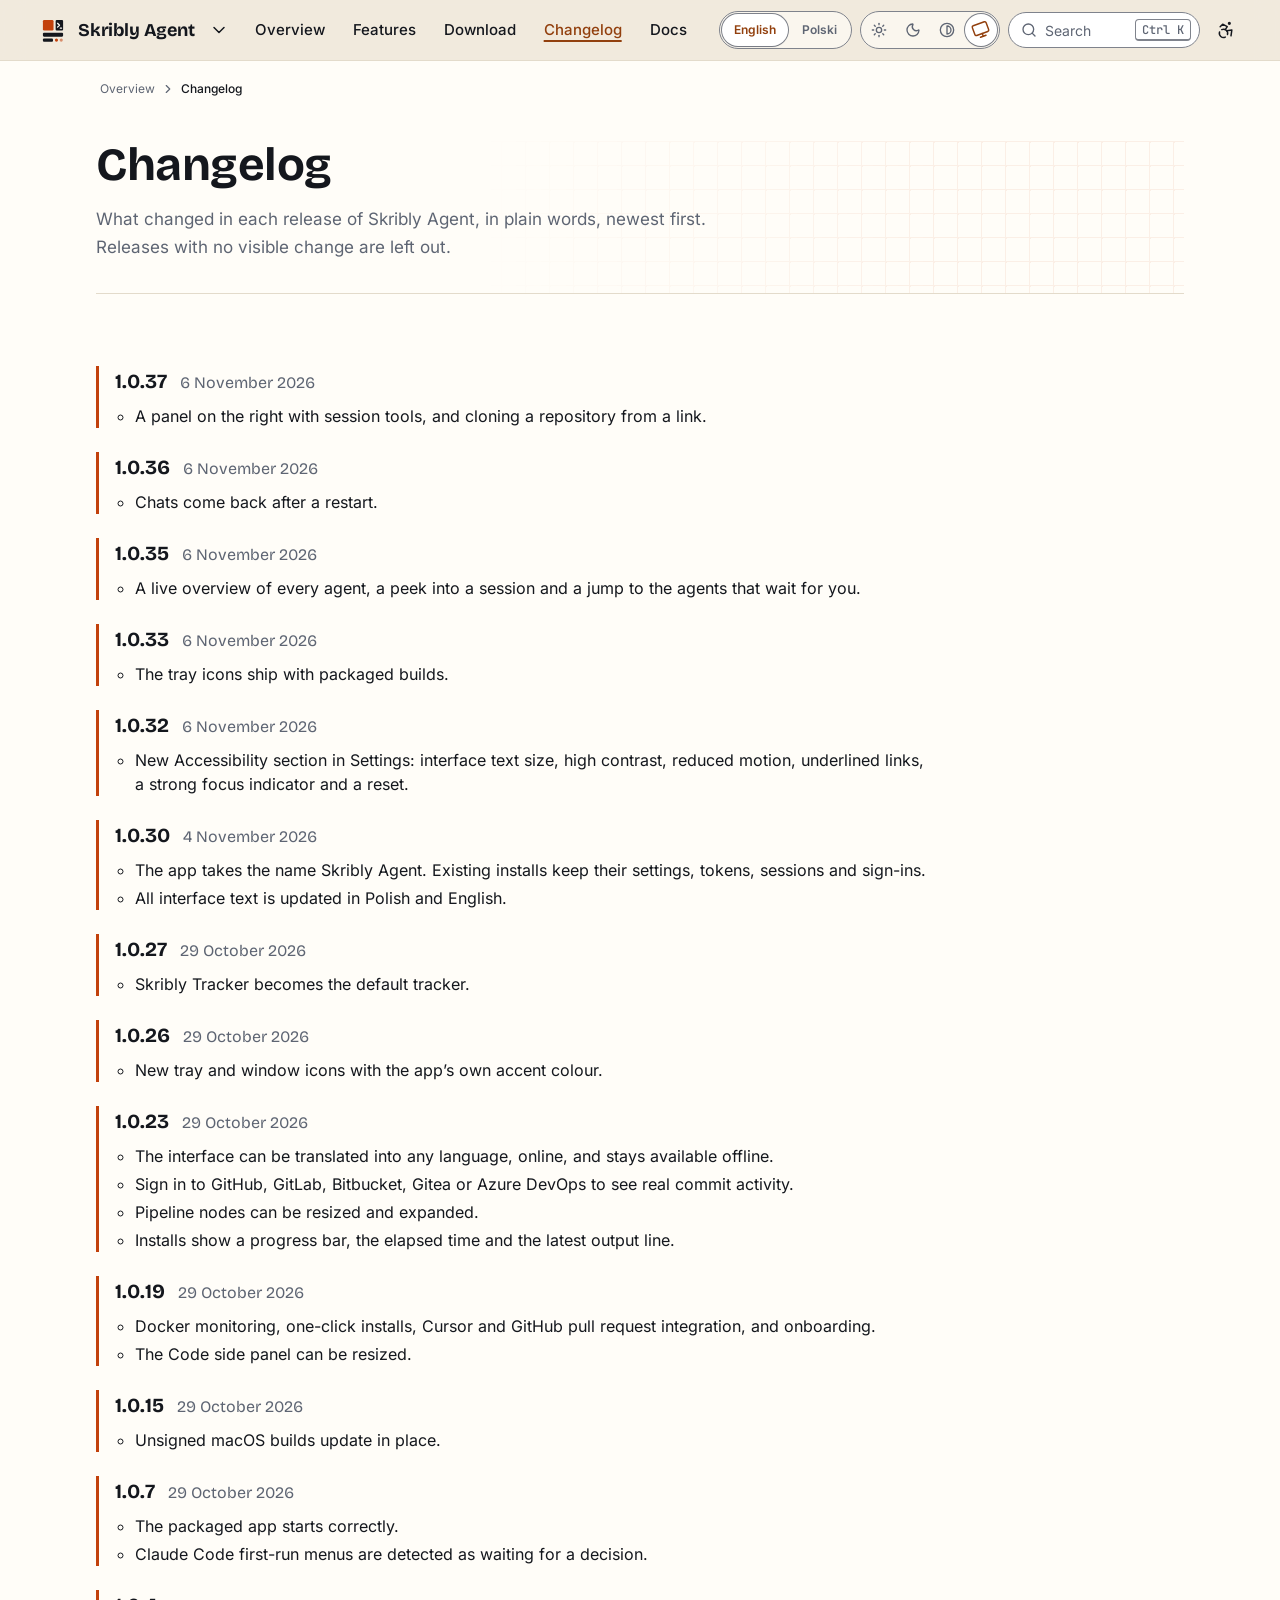
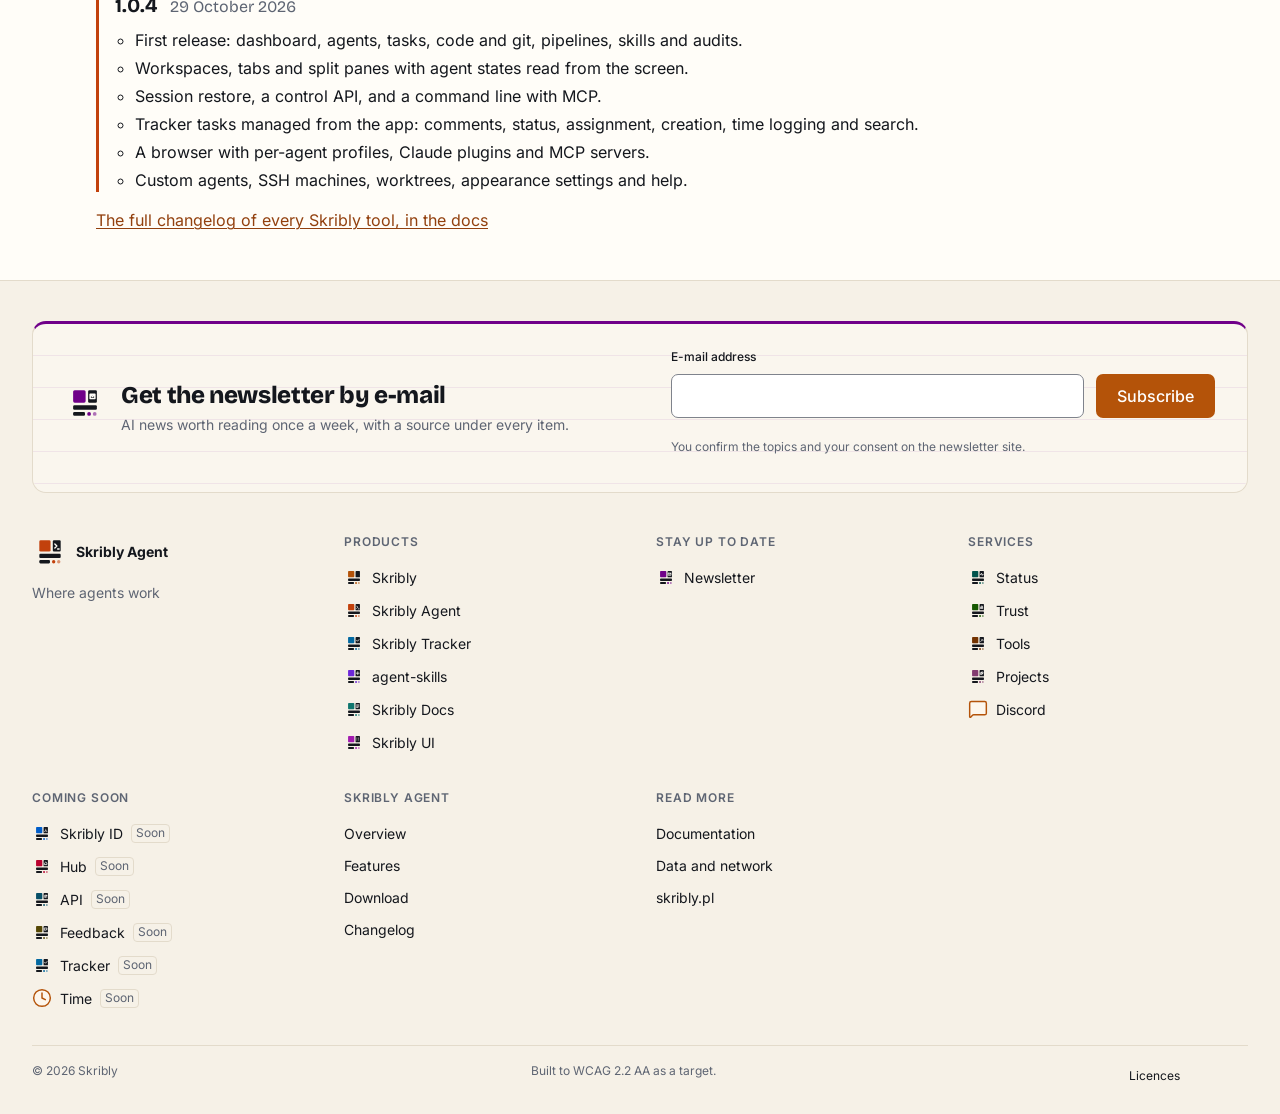
==== commit a3b72625: "publish: changelog 1.0.33 to 1.0.37" ====
--- a/changelog/index.html
+++ b/changelog/index.html
@@ -1 +1 @@
-<!DOCTYPE html><html lang="en" dir="ltr"><head><meta charset="utf-8"><meta name="viewport" content="width=device-width, initial-scale=1"><meta http-equiv="Content-Security-Policy" content="default-src 'none'; connect-src 'self'; script-src 'self' 'wasm-unsafe-eval'; style-src 'self'; img-src 'self' data:; font-src 'self'; manifest-src 'self'; media-src 'self'; base-uri 'none'; form-action https://newsletter.skribly.pl; upgrade-insecure-requests"><title>Changelog of Skribly Agent | Skribly Agent</title><meta name="description" content="What changed in each release of Skribly Agent, in plain words, newest first."><link rel="canonical" href="https://agent.skribly.pl/changelog/"><link rel="alternate" hreflang="en" href="https://agent.skribly.pl/changelog/"><link rel="alternate" hreflang="pl" href="https://agent.skribly.pl/pl/changelog/"><link rel="alternate" hreflang="x-default" href="https://agent.skribly.pl/changelog/"><script src="/_astro/prepaint.iife.DfruCCWJ.js"></script><meta name="color-scheme" content="light dark"><meta name="theme-color" media="(prefers-color-scheme: light)" content="#fffdf8"><meta name="theme-color" media="(prefers-color-scheme: dark)" content="#111318"><meta name="referrer" content="strict-origin-when-cross-origin"><link rel="preload" href="/_astro/inter-latin-wght-normal.Dx4kXJAl.woff2" as="font" type="font/woff2" crossorigin><link rel="preload" href="/_astro/bricolage-grotesque-latin-wght-normal.DLoelf7F.woff2" as="font" type="font/woff2" crossorigin><link rel="icon" href="/favicon-32.png" sizes="32x32" type="image/png"><link rel="icon" href="/favicon.svg" type="image/svg+xml"><link rel="apple-touch-icon" href="/apple-touch-icon.png"><link rel="manifest" href="/manifest.webmanifest"><meta property="og:type" content="website"><meta property="og:site_name" content="Skribly Agent"><meta property="og:locale" content="en_GB"><meta property="og:url" content="https://agent.skribly.pl/changelog/"><meta property="og:title" content="Changelog of Skribly Agent | Skribly Agent"><meta property="og:description" content="What changed in each release of Skribly Agent, in plain words, newest first."><meta property="og:image" content="https://agent.skribly.pl/og/changelog/image.png"><meta property="og:image:width" content="1200"><meta property="og:image:height" content="630"><meta property="og:image:alt" content="Changelog of Skribly Agent | Skribly Agent"><meta name="twitter:card" content="summary_large_image"><meta name="twitter:title" content="Changelog of Skribly Agent | Skribly Agent"><meta name="twitter:description" content="What changed in each release of Skribly Agent, in plain words, newest first."><meta name="twitter:image" content="https://agent.skribly.pl/og/changelog/image.png"><script type="application/ld+json">{"@context":"https://schema.org","@graph":[{"@type":"Organization","@id":"https://skribly.pl/#organization","name":"Skribly","url":"https://skribly.pl/","logo":"https://skribly.pl/img/icons/icon-512.png","sameAs":["https://docs.skribly.pl/","https://ui.skribly.pl/"]},{"@type":"WebSite","@id":"https://agent.skribly.pl/#website","name":"Skribly Agent","url":"https://agent.skribly.pl/","inLanguage":"en","description":"What changed in each release of Skribly Agent, in plain words, newest first.","publisher":{"@id":"https://skribly.pl/#organization"}},{"@type":"WebPage","@id":"https://agent.skribly.pl/changelog/#page","url":"https://agent.skribly.pl/changelog/","name":"Changelog of Skribly Agent | Skribly Agent","description":"What changed in each release of Skribly Agent, in plain words, newest first.","inLanguage":"en","isPartOf":{"@id":"https://agent.skribly.pl/#website"},"publisher":{"@id":"https://skribly.pl/#organization"}},{"@type":"BreadcrumbList","itemListElement":[{"@type":"ListItem","position":1,"name":"Overview","item":"https://agent.skribly.pl/"},{"@type":"ListItem","position":2,"name":"Changelog","item":"https://agent.skribly.pl/changelog/"}]}]}</script><link rel="stylesheet" href="/_astro/Page.CdgOoHkq.css"><link rel="stylesheet" href="/_astro/_.._0RKXeTr.css"></head><body class="sk-page"><a class="sk-skip-link" href="#content">Skip to content</a><header class="sk-site-header sk-product--agent" data-sk-header><div class="sk-container sk-container--wide sk-site-header__bar"><div class="sk-site-header__brand"><a class="sk-site-header__home" href="/" aria-label="Skribly Agent, home page"><svg class="sk-logo sk-logo--agent" viewBox="0 0 64 64" width="2.125rem" height="2.125rem" focusable="false" aria-hidden="true"><rect x="13" y="13" width="20" height="20" rx="2.5" fill="var(--sk-tool-agent)"/><rect x="37" y="13" width="14" height="20" rx="2" fill="currentColor"/><path d="M40.6 19.4l3.6 3.6-3.6 3.6M45.6 28.4h2.6" fill="none" stroke="var(--sk-bg)" stroke-width="2.4" stroke-linecap="round" stroke-linejoin="round"/><rect x="13" y="37" width="38" height="7.5" rx="2" fill="currentColor"/><rect x="13" y="48" width="19" height="6" rx="2" fill="currentColor"/><circle cx="38.5" cy="51" r="3" fill="var(--sk-tool-agent)"/><circle cx="47.5" cy="51" r="3" fill="var(--sk-tool-agent)" opacity="0.55"/></svg><span class="sk-site-header__name">Skribly Agent</span></a><details class="sk-dropdown sk-ecosystem"><summary class="sk-icon-button sk-ecosystem__toggle" aria-label="Switch product" title="Switch product"><svg class="sk-icon sk-dropdown__chevron" viewBox="0 0 24 24" focusable="false" data-icon="chevron.down" aria-hidden="true"><path d="m6 9 6 6 6-6"></path></svg></summary><div class="sk-dropdown__panel"><p class="sk-ecosystem__title" id="sk-ecosystem-agent">Skribly products</p><ul class="sk-ecosystem__list" aria-labelledby="sk-ecosystem-agent"><li><a class="sk-ecosystem__item sk-product--skribly" href="https://skribly.pl/"><svg class="sk-logo sk-logo--skribly" viewBox="0 0 64 64" width="2.25rem" height="2.25rem" focusable="false" aria-hidden="true"><rect x="13" y="13" width="20" height="20" rx="2.5" fill="var(--sk-accent)"/><rect x="37" y="13" width="14" height="20" rx="2" fill="currentColor"/><rect x="13" y="37" width="38" height="7.5" rx="2" fill="currentColor"/><rect x="13" y="48" width="19" height="6" rx="2" fill="currentColor"/><circle cx="38.5" cy="51" r="3" fill="var(--sk-accent)"/><circle cx="47.5" cy="51" r="3" fill="var(--sk-accent)" opacity="0.55"/></svg><span><strong>Skribly</strong><span>One place for agents, tasks and rules</span></span></a></li><li><a class="sk-ecosystem__item sk-product--agent" href="https://agent.skribly.pl/" aria-current="true"><svg class="sk-logo sk-logo--agent" viewBox="0 0 64 64" width="2.25rem" height="2.25rem" focusable="false" aria-hidden="true"><rect x="13" y="13" width="20" height="20" rx="2.5" fill="var(--sk-tool-agent)"/><rect x="37" y="13" width="14" height="20" rx="2" fill="currentColor"/><path d="M40.6 19.4l3.6 3.6-3.6 3.6M45.6 28.4h2.6" fill="none" stroke="var(--sk-bg)" stroke-width="2.4" stroke-linecap="round" stroke-linejoin="round"/><rect x="13" y="37" width="38" height="7.5" rx="2" fill="currentColor"/><rect x="13" y="48" width="19" height="6" rx="2" fill="currentColor"/><circle cx="38.5" cy="51" r="3" fill="var(--sk-tool-agent)"/><circle cx="47.5" cy="51" r="3" fill="var(--sk-tool-agent)" opacity="0.55"/></svg><span><strong>Skribly Agent</strong><span>Where agents work</span></span><span class="sk-ecosystem__here">You are here</span></a></li><li><a class="sk-ecosystem__item sk-product--tracker" href="https://skribly.pl/apps/skribly-tracker/"><svg class="sk-logo sk-logo--tracker" viewBox="0 0 64 64" width="2.25rem" height="2.25rem" focusable="false" aria-hidden="true"><rect x="13" y="13" width="20" height="20" rx="2.5" fill="var(--sk-tool-tracker)"/><rect x="37" y="13" width="14" height="20" rx="2" fill="currentColor"/><path d="M40.4 23.6l2.8 2.8 4.8-5.4" fill="none" stroke="var(--sk-bg)" stroke-width="2.4" stroke-linecap="round" stroke-linejoin="round"/><rect x="13" y="37" width="38" height="7.5" rx="2" fill="currentColor"/><rect x="13" y="48" width="19" height="6" rx="2" fill="currentColor"/><circle cx="38.5" cy="51" r="3" fill="var(--sk-tool-tracker)"/><circle cx="47.5" cy="51" r="3" fill="var(--sk-tool-tracker)" opacity="0.55"/></svg><span><strong>Skribly Tracker</strong><span>Where tasks begin</span></span></a></li><li><a class="sk-ecosystem__item sk-product--skills" href="https://skribly.pl/apps/agent-skills/"><svg class="sk-logo sk-logo--skills" viewBox="0 0 64 64" width="2.25rem" height="2.25rem" focusable="false" aria-hidden="true"><rect x="13" y="13" width="20" height="20" rx="2.5" fill="var(--sk-tool-skills)"/><rect x="37" y="13" width="14" height="20" rx="2" fill="currentColor"/><path d="M44 18.6v8.8M39.6 23h8.8" fill="none" stroke="var(--sk-bg)" stroke-width="2.4" stroke-linecap="round" stroke-linejoin="round"/><rect x="13" y="37" width="38" height="7.5" rx="2" fill="currentColor"/><rect x="13" y="48" width="19" height="6" rx="2" fill="currentColor"/><circle cx="38.5" cy="51" r="3" fill="var(--sk-tool-skills)"/><circle cx="47.5" cy="51" r="3" fill="var(--sk-tool-skills)" opacity="0.55"/></svg><span><strong>agent-skills</strong><span>Where the rules live</span></span></a></li><li><a class="sk-ecosystem__item sk-product--docs" href="https://docs.skribly.pl/"><svg class="sk-logo sk-logo--docs" viewBox="0 0 64 64" width="2.25rem" height="2.25rem" focusable="false" aria-hidden="true"><rect x="13" y="13" width="20" height="20" rx="2.5" fill="var(--sk-tool-docs)"/><rect x="37" y="13" width="14" height="20" rx="2" fill="currentColor"/><path d="M40.4 19h7.2M40.4 23h7.2M40.4 27h4.4" fill="none" stroke="var(--sk-bg)" stroke-width="2.4" stroke-linecap="round" stroke-linejoin="round"/><rect x="13" y="37" width="38" height="7.5" rx="2" fill="currentColor"/><rect x="13" y="48" width="19" height="6" rx="2" fill="currentColor"/><circle cx="38.5" cy="51" r="3" fill="var(--sk-tool-docs)"/><circle cx="47.5" cy="51" r="3" fill="var(--sk-tool-docs)" opacity="0.55"/></svg><span><strong>Skribly Docs</strong><span>Guides and reference</span></span></a></li><li><a class="sk-ecosystem__item sk-product--ui" href="https://ui.skribly.pl/"><svg class="sk-logo sk-logo--ui" viewBox="0 0 64 64" width="2.25rem" height="2.25rem" focusable="false" aria-hidden="true"><rect x="13" y="13" width="20" height="20" rx="2.5" fill="var(--sk-tool-ui)"/><rect x="37" y="13" width="14" height="20" rx="2" fill="currentColor"/><path d="M41.2 19.6h.01M46.8 19.6h.01M41.2 25.4h.01M46.8 25.4h.01" fill="none" stroke="var(--sk-bg)" stroke-width="2.4" stroke-linecap="round" stroke-linejoin="round"/><rect x="13" y="37" width="38" height="7.5" rx="2" fill="currentColor"/><rect x="13" y="48" width="19" height="6" rx="2" fill="currentColor"/><circle cx="38.5" cy="51" r="3" fill="var(--sk-tool-ui)"/><circle cx="47.5" cy="51" r="3" fill="var(--sk-tool-ui)" opacity="0.55"/></svg><span><strong>Skribly UI</strong><span>Tokens and components</span></span></a></li></ul><p class="sk-ecosystem__title" id="sk-ecosystem-agent-channels">Stay up to date</p><ul class="sk-ecosystem__list" aria-labelledby="sk-ecosystem-agent-channels"><li><a class="sk-ecosystem__item sk-product--newsletter" href="https://newsletter.skribly.pl/"><svg class="sk-logo sk-logo--newsletter" viewBox="0 0 64 64" width="2.25rem" height="2.25rem" focusable="false" aria-hidden="true"><rect x="13" y="13" width="20" height="20" rx="2.5" fill="var(--sk-tool-newsletter)"/><rect x="37" y="13" width="14" height="20" rx="2" fill="currentColor"/><path d="M40.2 19.6h7.6v6.8h-7.6zM40.6 20.2l3.4 2.8 3.4-2.8" fill="none" stroke="var(--sk-bg)" stroke-width="2.4" stroke-linecap="round" stroke-linejoin="round"/><rect x="13" y="37" width="38" height="7.5" rx="2" fill="currentColor"/><rect x="13" y="48" width="19" height="6" rx="2" fill="currentColor"/><circle cx="38.5" cy="51" r="3" fill="var(--sk-tool-newsletter)"/><circle cx="47.5" cy="51" r="3" fill="var(--sk-tool-newsletter)" opacity="0.55"/></svg><span><strong>Skribly Newsletter</strong><span>AI news every week, each with its source</span></span></a></li></ul><p class="sk-ecosystem__title" id="sk-ecosystem-agent-services">Services</p><ul class="sk-ecosystem__list" aria-labelledby="sk-ecosystem-agent-services"><li><a class="sk-ecosystem__item sk-product--status" href="https://status.skribly.pl/"><svg class="sk-logo sk-logo--status" viewBox="0 0 64 64" width="2.25rem" height="2.25rem" focusable="false" aria-hidden="true"><rect x="13" y="13" width="20" height="20" rx="2.5" fill="var(--sk-tool-status)"/><rect x="37" y="13" width="14" height="20" rx="2" fill="currentColor"/><path d="M39.6 23.6h2.2l1.4-3.6 2.4 6.8 1.4-3.2h1.4" fill="none" stroke="var(--sk-bg)" stroke-width="2.4" stroke-linecap="round" stroke-linejoin="round"/><rect x="13" y="37" width="38" height="7.5" rx="2" fill="currentColor"/><rect x="13" y="48" width="19" height="6" rx="2" fill="currentColor"/><circle cx="38.5" cy="51" r="3" fill="var(--sk-tool-status)"/><circle cx="47.5" cy="51" r="3" fill="var(--sk-tool-status)" opacity="0.55"/></svg><span><strong>Skribly Status</strong><span>Is every service up</span></span></a></li><li><a class="sk-ecosystem__item sk-product--trust" href="https://trust.skribly.pl/"><svg class="sk-logo sk-logo--trust" viewBox="0 0 64 64" width="2.25rem" height="2.25rem" focusable="false" aria-hidden="true"><rect x="13" y="13" width="20" height="20" rx="2.5" fill="var(--sk-tool-trust)"/><rect x="37" y="13" width="14" height="20" rx="2" fill="currentColor"/><path d="M41.8 22.6v-3h4.4v3M40.8 24.2h6.4v2.8h-6.4z" fill="none" stroke="var(--sk-bg)" stroke-width="2.4" stroke-linecap="round" stroke-linejoin="round"/><rect x="13" y="37" width="38" height="7.5" rx="2" fill="currentColor"/><rect x="13" y="48" width="19" height="6" rx="2" fill="currentColor"/><circle cx="38.5" cy="51" r="3" fill="var(--sk-tool-trust)"/><circle cx="47.5" cy="51" r="3" fill="var(--sk-tool-trust)" opacity="0.55"/></svg><span><strong>Skribly Trust</strong><span>Security, privacy and accessibility</span></span></a></li><li><a class="sk-ecosystem__item sk-product--tools" href="https://tools.skribly.pl/"><svg class="sk-logo sk-logo--tools" viewBox="0 0 64 64" width="2.25rem" height="2.25rem" focusable="false" aria-hidden="true"><rect x="13" y="13" width="20" height="20" rx="2.5" fill="var(--sk-tool-tools)"/><rect x="37" y="13" width="14" height="20" rx="2" fill="currentColor"/><path d="M40.8 27.2L46 22M43.8 19.8l4.4 4.4" fill="none" stroke="var(--sk-bg)" stroke-width="2.4" stroke-linecap="round" stroke-linejoin="round"/><rect x="13" y="37" width="38" height="7.5" rx="2" fill="currentColor"/><rect x="13" y="48" width="19" height="6" rx="2" fill="currentColor"/><circle cx="38.5" cy="51" r="3" fill="var(--sk-tool-tools)"/><circle cx="47.5" cy="51" r="3" fill="var(--sk-tool-tools)" opacity="0.55"/></svg><span><strong>Skribly Tools</strong><span>Small tools in the browser</span></span></a></li><li><a class="sk-ecosystem__item sk-product--projects" href="https://projects.skribly.pl/"><svg class="sk-logo sk-logo--projects" viewBox="0 0 64 64" width="2.25rem" height="2.25rem" focusable="false" aria-hidden="true"><rect x="13" y="13" width="20" height="20" rx="2.5" fill="var(--sk-tool-projects)"/><rect x="37" y="13" width="14" height="20" rx="2" fill="currentColor"/><path d="M40.4 21.8h4.8v4.8h-4.8zM43 21.8v-2.6h4.8v4.8h-2.6" fill="none" stroke="var(--sk-bg)" stroke-width="2.4" stroke-linecap="round" stroke-linejoin="round"/><rect x="13" y="37" width="38" height="7.5" rx="2" fill="currentColor"/><rect x="13" y="48" width="19" height="6" rx="2" fill="currentColor"/><circle cx="38.5" cy="51" r="3" fill="var(--sk-tool-projects)"/><circle cx="47.5" cy="51" r="3" fill="var(--sk-tool-projects)" opacity="0.55"/></svg><span><strong>Skribly Projects</strong><span>Every part and how far it is</span></span></a></li><li><a class="sk-ecosystem__item sk-product--discord" href="https://dc.skribly.pl/"><svg class="sk-icon sk-icon--duo sk-ecosystem__icon" viewBox="0 0 24 24" focusable="false" data-icon="content.comment" aria-hidden="true"><g class="sk-icon__fill"><path d="M22 17a2 2 0 0 1-2 2H6.828a2 2 0 0 0-1.414.586l-2.202 2.202A.71.71 0 0 1 2 21.286V5a2 2 0 0 1 2-2h16a2 2 0 0 1 2 2z"></path></g><path d="M22 17a2 2 0 0 1-2 2H6.828a2 2 0 0 0-1.414.586l-2.202 2.202A.71.71 0 0 1 2 21.286V5a2 2 0 0 1 2-2h16a2 2 0 0 1 2 2z"></path></svg><span><strong>Discord</strong><span>Talk with the people who build Skribly</span></span></a></li></ul></div></details></div><div class="sk-site-header__quick"><button class="sk-search-button sk-site-header__wide" type="button" data-sk-search-open data-sk-needs-js aria-haspopup="dialog" aria-controls="sk-search" aria-keyshortcuts="Control+K /"><svg class="sk-icon" viewBox="0 0 24 24" focusable="false" data-icon="action.search" aria-hidden="true"><g class="sk-icon__fill"><circle cx="11" cy="11" r="8"></circle></g><path d="m21 21-4.34-4.34"></path><circle cx="11" cy="11" r="8"></circle></svg><span>Search</span><kbd class="sk-kbd" aria-hidden="true">Ctrl K</kbd></button><button class="sk-icon-button sk-site-header__narrow" type="button" data-sk-search-open data-sk-needs-js aria-label="Search" aria-haspopup="dialog" aria-controls="sk-search" aria-keyshortcuts="Control+K /"><svg class="sk-icon" viewBox="0 0 24 24" focusable="false" data-icon="action.search" aria-hidden="true"><g class="sk-icon__fill"><circle cx="11" cy="11" r="8"></circle></g><path d="m21 21-4.34-4.34"></path><circle cx="11" cy="11" r="8"></circle></svg></button><button class="sk-icon-button" type="button" data-sk-a11y-open data-sk-needs-js aria-controls="sk-a11y-panel" aria-expanded="false" aria-label="Accessibility" title="Open accessibility settings"><svg class="sk-icon" viewBox="0 0 24 24" focusable="false" data-icon="nav.accessibility" aria-hidden="true"><g class="sk-icon__fill"><circle cx="16" cy="4" r="1"></circle></g><circle cx="16" cy="4" r="1"></circle><path d="m18 19 1-7-6 1"></path><path d="m5 8 3-3 5.5 3-2.36 3.5"></path><path d="M4.24 14.5a5 5 0 0 0 6.88 6"></path><path d="M13.76 17.5a5 5 0 0 0-6.88-6"></path></svg></button><button class="sk-icon-button sk-site-header__menu-toggle" type="button" data-sk-menu-toggle data-sk-needs-js aria-expanded="false" aria-controls="sk-site-drawer-agent" aria-label="Menu" data-open="Menu" data-close="Close menu"><span class="sk-burger" aria-hidden="true"><span></span><span></span><span></span></span></button></div><div class="sk-site-header__drawer" id="sk-site-drawer-agent"><nav class="sk-site-nav" aria-label="Main navigation"><ul class="sk-site-nav__list"><li><a class="sk-site-nav__link" href="/">Overview</a></li><li><a class="sk-site-nav__link" href="/features/">Features</a></li><li><a class="sk-site-nav__link" href="/download/">Download</a></li><li><a class="sk-site-nav__link" href="/changelog/" aria-current="page">Changelog</a></li><li><a class="sk-site-nav__link" href="https://docs.skribly.pl/agent/">Docs</a></li></ul></nav><div class="sk-site-header__tools"><nav class="sk-language-switch" aria-label="Language"><ul><li><span lang="en" aria-current="true">English</span></li><li><a href="/pl/changelog/" lang="pl" hreflang="pl">Polski</a></li></ul></nav><fieldset class="sk-theme-switch" data-sk-theme-switch><legend class="sk-visually-hidden">Theme</legend><label title="Light"><input type="radio" name="sk-theme-euh6jv" value="light"><svg class="sk-icon" viewBox="0 0 24 24" focusable="false" data-icon="theme.light" aria-hidden="true"><g class="sk-icon__fill"><circle cx="12" cy="12" r="4"></circle></g><circle cx="12" cy="12" r="4"></circle><path d="M12 2v2"></path><path d="M12 20v2"></path><path d="m4.93 4.93 1.41 1.41"></path><path d="m17.66 17.66 1.41 1.41"></path><path d="M2 12h2"></path><path d="M20 12h2"></path><path d="m6.34 17.66-1.41 1.41"></path><path d="m19.07 4.93-1.41 1.41"></path></svg><span class="sk-visually-hidden">Light</span></label><label title="Dark"><input type="radio" name="sk-theme-euh6jv" value="dark"><svg class="sk-icon" viewBox="0 0 24 24" focusable="false" data-icon="theme.dark" aria-hidden="true"><g class="sk-icon__fill"><path d="M20.985 12.486a9 9 0 1 1-9.473-9.472c.405-.022.617.46.402.803a6 6 0 0 0 8.268 8.268c.344-.215.825-.004.803.401"></path></g><path d="M20.985 12.486a9 9 0 1 1-9.473-9.472c.405-.022.617.46.402.803a6 6 0 0 0 8.268 8.268c.344-.215.825-.004.803.401"></path></svg><span class="sk-visually-hidden">Dark</span></label><label title="High contrast"><input type="radio" name="sk-theme-euh6jv" value="contrast"><svg class="sk-icon" viewBox="0 0 24 24" focusable="false" data-icon="theme.contrast" aria-hidden="true"><g class="sk-icon__fill"><circle cx="12" cy="12" r="10"></circle><path d="M12 18a6 6 0 0 0 0-12v12z"></path></g><circle cx="12" cy="12" r="10"></circle><path d="M12 18a6 6 0 0 0 0-12v12z"></path></svg><span class="sk-visually-hidden">High contrast</span></label><label title="System"><input type="radio" name="sk-theme-euh6jv" value="system" checked><svg class="sk-icon" viewBox="0 0 24 24" focusable="false" data-icon="theme.system" aria-hidden="true"><g class="sk-icon__fill"><rect rx="2" x="2" y="3" width="20" height="14"></rect></g><rect rx="2" x="2" y="3" width="20" height="14"></rect><line x1="8" y1="21" x2="16" y2="21"></line><line x1="12" y1="17" x2="12" y2="21"></line></svg><span class="sk-visually-hidden">System</span></label></fieldset><script type="module" src="/_astro/ThemeSwitch.astro_astro_type_script_index_0_lang.CFWxGLRv.js"></script></div></div></div></header><script type="module" src="/_astro/SiteHeader.astro_astro_type_script_index_0_lang.C7ESqmu-.js"></script><main class="sk-page__main sk-page__main--full site-main sk-product--agent" id="content" tabindex="-1" data-pagefind-body><nav class="sk-breadcrumbs" aria-label="Breadcrumb" data-pagefind-ignore><ol><li><a href="/">Overview</a></li><li><span aria-current="page">Changelog</span></li></ol></nav><div class="sk-container hero-wrap"><header class="sk-hero sk-hero--page sk-pattern sk-pattern--grid sk-product--agent" data-sk-hero="page"><div class="sk-hero__body"><h1 class="sk-hero__title">Changelog</h1><p class="sk-hero__lead">What changed in each release of Skribly Agent, in plain words, newest first. Releases with no visible change are left out.</p></div></header></div><section class="sk-container band" aria-label="Changelog"><ol class="releases" role="list"><li class="release" id="v1.0.32" data-version="1.0.32"><h2 class="release__title">1.0.32 <time datetime="2026-11-06">6 November 2026</time></h2><ul><li>New Accessibility section in Settings: interface text size, high contrast, reduced motion, underlined links, a strong focus indicator and a reset.</li></ul></li><li class="release" id="v1.0.30" data-version="1.0.30"><h2 class="release__title">1.0.30 <time datetime="2026-11-04">4 November 2026</time></h2><ul><li>The app takes the name Skribly Agent. Existing installs keep their settings, tokens, sessions and sign-ins.</li><li>All interface text is updated in Polish and English.</li></ul></li><li class="release" id="v1.0.27" data-version="1.0.27"><h2 class="release__title">1.0.27 <time datetime="2026-10-29">29 October 2026</time></h2><ul><li>Skribly Tracker becomes the default tracker.</li></ul></li><li class="release" id="v1.0.26" data-version="1.0.26"><h2 class="release__title">1.0.26 <time datetime="2026-10-29">29 October 2026</time></h2><ul><li>New tray and window icons with the app’s own accent colour.</li></ul></li><li class="release" id="v1.0.23" data-version="1.0.23"><h2 class="release__title">1.0.23 <time datetime="2026-10-29">29 October 2026</time></h2><ul><li>The interface can be translated into any language, online, and stays available offline.</li><li>Sign in to GitHub, GitLab, Bitbucket, Gitea or Azure DevOps to see real commit activity.</li><li>Pipeline nodes can be resized and expanded.</li><li>Installs show a progress bar, the elapsed time and the latest output line.</li></ul></li><li class="release" id="v1.0.19" data-version="1.0.19"><h2 class="release__title">1.0.19 <time datetime="2026-10-29">29 October 2026</time></h2><ul><li>Docker monitoring, one-click installs, Cursor and GitHub pull request integration, and onboarding.</li><li>The Code side panel can be resized.</li></ul></li><li class="release" id="v1.0.15" data-version="1.0.15"><h2 class="release__title">1.0.15 <time datetime="2026-10-29">29 October 2026</time></h2><ul><li>Unsigned macOS builds update in place.</li></ul></li><li class="release" id="v1.0.7" data-version="1.0.7"><h2 class="release__title">1.0.7 <time datetime="2026-10-29">29 October 2026</time></h2><ul><li>The packaged app starts correctly.</li><li>Claude Code first-run menus are detected as waiting for a decision.</li></ul></li><li class="release" id="v1.0.4" data-version="1.0.4"><h2 class="release__title">1.0.4 <time datetime="2026-10-29">29 October 2026</time></h2><ul><li>First release: dashboard, agents, tasks, code and git, pipelines, skills and audits.</li><li>Workspaces, tabs and split panes with agent states read from the screen.</li><li>Session restore, a control API, and a command line with MCP.</li><li>Tracker tasks managed from the app: comments, status, assignment, creation, time logging and search.</li><li>A browser with per-agent profiles, Claude plugins and MCP servers.</li><li>Custom agents, SSH machines, worktrees, appearance settings and help.</li></ul></li></ol><p><a class="sk-link" href="https://docs.skribly.pl/changelog/">The full changelog of every Skribly tool, in the docs</a></p></section></main><footer class="sk-site-footer sk-product--agent"><div class="sk-container sk-container--wide"><section aria-labelledby="sk-footer-newsletter-title" class="sk-band sk-band--sunken sk-pattern sk-pattern--ruled sk-product--newsletter sk-newsletter-signup sk-newsletter-signup--footer"><div class="sk-newsletter-signup__text"><svg class="sk-logo sk-logo--newsletter" viewBox="0 0 64 64" width="2.5rem" height="2.5rem" focusable="false" aria-hidden="true"><rect x="13" y="13" width="20" height="20" rx="2.5" fill="var(--sk-tool-newsletter)"/><rect x="37" y="13" width="14" height="20" rx="2" fill="currentColor"/><path d="M40.2 19.6h7.6v6.8h-7.6zM40.6 20.2l3.4 2.8 3.4-2.8" fill="none" stroke="var(--sk-bg)" stroke-width="2.4" stroke-linecap="round" stroke-linejoin="round"/><rect x="13" y="37" width="38" height="7.5" rx="2" fill="currentColor"/><rect x="13" y="48" width="19" height="6" rx="2" fill="currentColor"/><circle cx="38.5" cy="51" r="3" fill="var(--sk-tool-newsletter)"/><circle cx="47.5" cy="51" r="3" fill="var(--sk-tool-newsletter)" opacity="0.55"/></svg><h2 class="sk-newsletter-signup__title" id="sk-footer-newsletter-title">Get the newsletter by e-mail</h2><p class="sk-newsletter-signup__lead">AI news worth reading once a week, with a source under every item.</p></div><form class="sk-newsletter-signup__form" method="get" action="https://newsletter.skribly.pl/#signup" aria-labelledby="sk-footer-newsletter-title"><label class="sk-label" for="sk-footer-newsletter-email">E-mail address</label><div class="sk-newsletter-signup__row"><input class="sk-input sk-newsletter-signup__input" type="email" id="sk-footer-newsletter-email" name="email" autocomplete="email" inputmode="email" spellcheck="false" maxlength="254" required aria-describedby="sk-footer-newsletter-hint"><button class="sk-button" type="submit">Subscribe</button></div><p class="sk-hint" id="sk-footer-newsletter-hint">You confirm the topics and your consent on the newsletter site.</p></form></section><div class="sk-site-footer__grid"><div class="sk-site-footer__brand"><a href="https://agent.skribly.pl/" aria-label="Skribly Agent, home page"><svg class="sk-logo sk-logo--agent" viewBox="0 0 64 64" width="2.25rem" height="2.25rem" focusable="false" aria-hidden="true"><rect x="13" y="13" width="20" height="20" rx="2.5" fill="var(--sk-tool-agent)"/><rect x="37" y="13" width="14" height="20" rx="2" fill="currentColor"/><path d="M40.6 19.4l3.6 3.6-3.6 3.6M45.6 28.4h2.6" fill="none" stroke="var(--sk-bg)" stroke-width="2.4" stroke-linecap="round" stroke-linejoin="round"/><rect x="13" y="37" width="38" height="7.5" rx="2" fill="currentColor"/><rect x="13" y="48" width="19" height="6" rx="2" fill="currentColor"/><circle cx="38.5" cy="51" r="3" fill="var(--sk-tool-agent)"/><circle cx="47.5" cy="51" r="3" fill="var(--sk-tool-agent)" opacity="0.55"/></svg><strong>Skribly Agent</strong></a><p>Where agents work</p></div><nav aria-labelledby="sk-footer-products-agent"><h2 id="sk-footer-products-agent">Products</h2><ul><li><a href="https://skribly.pl/"><svg class="sk-logo sk-logo--skribly" viewBox="0 0 64 64" width="1.25rem" height="1.25rem" focusable="false" aria-hidden="true"><rect x="13" y="13" width="20" height="20" rx="2.5" fill="var(--sk-accent)"/><rect x="37" y="13" width="14" height="20" rx="2" fill="currentColor"/><rect x="13" y="37" width="38" height="7.5" rx="2" fill="currentColor"/><rect x="13" y="48" width="19" height="6" rx="2" fill="currentColor"/><circle cx="38.5" cy="51" r="3" fill="var(--sk-accent)"/><circle cx="47.5" cy="51" r="3" fill="var(--sk-accent)" opacity="0.55"/></svg>Skribly</a></li><li><a href="https://agent.skribly.pl/" aria-current="true"><svg class="sk-logo sk-logo--agent" viewBox="0 0 64 64" width="1.25rem" height="1.25rem" focusable="false" aria-hidden="true"><rect x="13" y="13" width="20" height="20" rx="2.5" fill="var(--sk-tool-agent)"/><rect x="37" y="13" width="14" height="20" rx="2" fill="currentColor"/><path d="M40.6 19.4l3.6 3.6-3.6 3.6M45.6 28.4h2.6" fill="none" stroke="var(--sk-bg)" stroke-width="2.4" stroke-linecap="round" stroke-linejoin="round"/><rect x="13" y="37" width="38" height="7.5" rx="2" fill="currentColor"/><rect x="13" y="48" width="19" height="6" rx="2" fill="currentColor"/><circle cx="38.5" cy="51" r="3" fill="var(--sk-tool-agent)"/><circle cx="47.5" cy="51" r="3" fill="var(--sk-tool-agent)" opacity="0.55"/></svg>Skribly Agent</a></li><li><a href="https://skribly.pl/apps/skribly-tracker/"><svg class="sk-logo sk-logo--tracker" viewBox="0 0 64 64" width="1.25rem" height="1.25rem" focusable="false" aria-hidden="true"><rect x="13" y="13" width="20" height="20" rx="2.5" fill="var(--sk-tool-tracker)"/><rect x="37" y="13" width="14" height="20" rx="2" fill="currentColor"/><path d="M40.4 23.6l2.8 2.8 4.8-5.4" fill="none" stroke="var(--sk-bg)" stroke-width="2.4" stroke-linecap="round" stroke-linejoin="round"/><rect x="13" y="37" width="38" height="7.5" rx="2" fill="currentColor"/><rect x="13" y="48" width="19" height="6" rx="2" fill="currentColor"/><circle cx="38.5" cy="51" r="3" fill="var(--sk-tool-tracker)"/><circle cx="47.5" cy="51" r="3" fill="var(--sk-tool-tracker)" opacity="0.55"/></svg>Skribly Tracker</a></li><li><a href="https://skribly.pl/apps/agent-skills/"><svg class="sk-logo sk-logo--skills" viewBox="0 0 64 64" width="1.25rem" height="1.25rem" focusable="false" aria-hidden="true"><rect x="13" y="13" width="20" height="20" rx="2.5" fill="var(--sk-tool-skills)"/><rect x="37" y="13" width="14" height="20" rx="2" fill="currentColor"/><path d="M44 18.6v8.8M39.6 23h8.8" fill="none" stroke="var(--sk-bg)" stroke-width="2.4" stroke-linecap="round" stroke-linejoin="round"/><rect x="13" y="37" width="38" height="7.5" rx="2" fill="currentColor"/><rect x="13" y="48" width="19" height="6" rx="2" fill="currentColor"/><circle cx="38.5" cy="51" r="3" fill="var(--sk-tool-skills)"/><circle cx="47.5" cy="51" r="3" fill="var(--sk-tool-skills)" opacity="0.55"/></svg>agent-skills</a></li><li><a href="https://docs.skribly.pl/"><svg class="sk-logo sk-logo--docs" viewBox="0 0 64 64" width="1.25rem" height="1.25rem" focusable="false" aria-hidden="true"><rect x="13" y="13" width="20" height="20" rx="2.5" fill="var(--sk-tool-docs)"/><rect x="37" y="13" width="14" height="20" rx="2" fill="currentColor"/><path d="M40.4 19h7.2M40.4 23h7.2M40.4 27h4.4" fill="none" stroke="var(--sk-bg)" stroke-width="2.4" stroke-linecap="round" stroke-linejoin="round"/><rect x="13" y="37" width="38" height="7.5" rx="2" fill="currentColor"/><rect x="13" y="48" width="19" height="6" rx="2" fill="currentColor"/><circle cx="38.5" cy="51" r="3" fill="var(--sk-tool-docs)"/><circle cx="47.5" cy="51" r="3" fill="var(--sk-tool-docs)" opacity="0.55"/></svg>Skribly Docs</a></li><li><a href="https://ui.skribly.pl/"><svg class="sk-logo sk-logo--ui" viewBox="0 0 64 64" width="1.25rem" height="1.25rem" focusable="false" aria-hidden="true"><rect x="13" y="13" width="20" height="20" rx="2.5" fill="var(--sk-tool-ui)"/><rect x="37" y="13" width="14" height="20" rx="2" fill="currentColor"/><path d="M41.2 19.6h.01M46.8 19.6h.01M41.2 25.4h.01M46.8 25.4h.01" fill="none" stroke="var(--sk-bg)" stroke-width="2.4" stroke-linecap="round" stroke-linejoin="round"/><rect x="13" y="37" width="38" height="7.5" rx="2" fill="currentColor"/><rect x="13" y="48" width="19" height="6" rx="2" fill="currentColor"/><circle cx="38.5" cy="51" r="3" fill="var(--sk-tool-ui)"/><circle cx="47.5" cy="51" r="3" fill="var(--sk-tool-ui)" opacity="0.55"/></svg>Skribly UI</a></li></ul></nav><nav aria-labelledby="sk-footer-channels-agent"><h2 id="sk-footer-channels-agent">Stay up to date</h2><ul><li><a href="https://newsletter.skribly.pl/"><svg class="sk-logo sk-logo--newsletter" viewBox="0 0 64 64" width="1.25rem" height="1.25rem" focusable="false" aria-hidden="true"><rect x="13" y="13" width="20" height="20" rx="2.5" fill="var(--sk-tool-newsletter)"/><rect x="37" y="13" width="14" height="20" rx="2" fill="currentColor"/><path d="M40.2 19.6h7.6v6.8h-7.6zM40.6 20.2l3.4 2.8 3.4-2.8" fill="none" stroke="var(--sk-bg)" stroke-width="2.4" stroke-linecap="round" stroke-linejoin="round"/><rect x="13" y="37" width="38" height="7.5" rx="2" fill="currentColor"/><rect x="13" y="48" width="19" height="6" rx="2" fill="currentColor"/><circle cx="38.5" cy="51" r="3" fill="var(--sk-tool-newsletter)"/><circle cx="47.5" cy="51" r="3" fill="var(--sk-tool-newsletter)" opacity="0.55"/></svg>Newsletter</a></li></ul></nav><nav aria-labelledby="sk-footer-services-agent"><h2 id="sk-footer-services-agent">Services</h2><ul><li><a href="https://status.skribly.pl/"><svg class="sk-logo sk-logo--status" viewBox="0 0 64 64" width="1.25rem" height="1.25rem" focusable="false" aria-hidden="true"><rect x="13" y="13" width="20" height="20" rx="2.5" fill="var(--sk-tool-status)"/><rect x="37" y="13" width="14" height="20" rx="2" fill="currentColor"/><path d="M39.6 23.6h2.2l1.4-3.6 2.4 6.8 1.4-3.2h1.4" fill="none" stroke="var(--sk-bg)" stroke-width="2.4" stroke-linecap="round" stroke-linejoin="round"/><rect x="13" y="37" width="38" height="7.5" rx="2" fill="currentColor"/><rect x="13" y="48" width="19" height="6" rx="2" fill="currentColor"/><circle cx="38.5" cy="51" r="3" fill="var(--sk-tool-status)"/><circle cx="47.5" cy="51" r="3" fill="var(--sk-tool-status)" opacity="0.55"/></svg>Status</a></li><li><a href="https://trust.skribly.pl/"><svg class="sk-logo sk-logo--trust" viewBox="0 0 64 64" width="1.25rem" height="1.25rem" focusable="false" aria-hidden="true"><rect x="13" y="13" width="20" height="20" rx="2.5" fill="var(--sk-tool-trust)"/><rect x="37" y="13" width="14" height="20" rx="2" fill="currentColor"/><path d="M41.8 22.6v-3h4.4v3M40.8 24.2h6.4v2.8h-6.4z" fill="none" stroke="var(--sk-bg)" stroke-width="2.4" stroke-linecap="round" stroke-linejoin="round"/><rect x="13" y="37" width="38" height="7.5" rx="2" fill="currentColor"/><rect x="13" y="48" width="19" height="6" rx="2" fill="currentColor"/><circle cx="38.5" cy="51" r="3" fill="var(--sk-tool-trust)"/><circle cx="47.5" cy="51" r="3" fill="var(--sk-tool-trust)" opacity="0.55"/></svg>Trust</a></li><li><a href="https://tools.skribly.pl/"><svg class="sk-logo sk-logo--tools" viewBox="0 0 64 64" width="1.25rem" height="1.25rem" focusable="false" aria-hidden="true"><rect x="13" y="13" width="20" height="20" rx="2.5" fill="var(--sk-tool-tools)"/><rect x="37" y="13" width="14" height="20" rx="2" fill="currentColor"/><path d="M40.8 27.2L46 22M43.8 19.8l4.4 4.4" fill="none" stroke="var(--sk-bg)" stroke-width="2.4" stroke-linecap="round" stroke-linejoin="round"/><rect x="13" y="37" width="38" height="7.5" rx="2" fill="currentColor"/><rect x="13" y="48" width="19" height="6" rx="2" fill="currentColor"/><circle cx="38.5" cy="51" r="3" fill="var(--sk-tool-tools)"/><circle cx="47.5" cy="51" r="3" fill="var(--sk-tool-tools)" opacity="0.55"/></svg>Tools</a></li><li><a href="https://projects.skribly.pl/"><svg class="sk-logo sk-logo--projects" viewBox="0 0 64 64" width="1.25rem" height="1.25rem" focusable="false" aria-hidden="true"><rect x="13" y="13" width="20" height="20" rx="2.5" fill="var(--sk-tool-projects)"/><rect x="37" y="13" width="14" height="20" rx="2" fill="currentColor"/><path d="M40.4 21.8h4.8v4.8h-4.8zM43 21.8v-2.6h4.8v4.8h-2.6" fill="none" stroke="var(--sk-bg)" stroke-width="2.4" stroke-linecap="round" stroke-linejoin="round"/><rect x="13" y="37" width="38" height="7.5" rx="2" fill="currentColor"/><rect x="13" y="48" width="19" height="6" rx="2" fill="currentColor"/><circle cx="38.5" cy="51" r="3" fill="var(--sk-tool-projects)"/><circle cx="47.5" cy="51" r="3" fill="var(--sk-tool-projects)" opacity="0.55"/></svg>Projects</a></li><li><a href="https://dc.skribly.pl/"><svg class="sk-icon sk-icon--duo sk-site-footer__icon" viewBox="0 0 24 24" focusable="false" data-icon="content.comment" aria-hidden="true"><g class="sk-icon__fill"><path d="M22 17a2 2 0 0 1-2 2H6.828a2 2 0 0 0-1.414.586l-2.202 2.202A.71.71 0 0 1 2 21.286V5a2 2 0 0 1 2-2h16a2 2 0 0 1 2 2z"></path></g><path d="M22 17a2 2 0 0 1-2 2H6.828a2 2 0 0 0-1.414.586l-2.202 2.202A.71.71 0 0 1 2 21.286V5a2 2 0 0 1 2-2h16a2 2 0 0 1 2 2z"></path></svg>Discord</a></li></ul></nav><nav aria-labelledby="sk-footer-soon-agent"><h2 id="sk-footer-soon-agent">Coming soon</h2><ul><li><a href="https://id.skribly.pl/"><svg class="sk-logo sk-logo--id" viewBox="0 0 64 64" width="1.25rem" height="1.25rem" focusable="false" aria-hidden="true"><rect x="13" y="13" width="20" height="20" rx="2.5" fill="var(--sk-tool-id)"/><rect x="37" y="13" width="14" height="20" rx="2" fill="currentColor"/><path d="M44 20.2h.01M40.8 27.2l1.4-2.6h3.6l1.4 2.6" fill="none" stroke="var(--sk-bg)" stroke-width="2.4" stroke-linecap="round" stroke-linejoin="round"/><rect x="13" y="37" width="38" height="7.5" rx="2" fill="currentColor"/><rect x="13" y="48" width="19" height="6" rx="2" fill="currentColor"/><circle cx="38.5" cy="51" r="3" fill="var(--sk-tool-id)"/><circle cx="47.5" cy="51" r="3" fill="var(--sk-tool-id)" opacity="0.55"/></svg>Skribly ID <span class="sk-site-footer__soon">Soon</span></a></li><li><a href="https://hub.skribly.pl/"><svg class="sk-logo sk-logo--hub" viewBox="0 0 64 64" width="1.25rem" height="1.25rem" focusable="false" aria-hidden="true"><rect x="13" y="13" width="20" height="20" rx="2.5" fill="var(--sk-tool-hub)"/><rect x="37" y="13" width="14" height="20" rx="2" fill="currentColor"/><path d="M40.4 22.6l3.6-3.6 3.6 3.6v4.8h-7.2z" fill="none" stroke="var(--sk-bg)" stroke-width="2.4" stroke-linecap="round" stroke-linejoin="round"/><rect x="13" y="37" width="38" height="7.5" rx="2" fill="currentColor"/><rect x="13" y="48" width="19" height="6" rx="2" fill="currentColor"/><circle cx="38.5" cy="51" r="3" fill="var(--sk-tool-hub)"/><circle cx="47.5" cy="51" r="3" fill="var(--sk-tool-hub)" opacity="0.55"/></svg>Hub <span class="sk-site-footer__soon">Soon</span></a></li><li><a href="https://api.skribly.pl/"><svg class="sk-logo sk-logo--api" viewBox="0 0 64 64" width="1.25rem" height="1.25rem" focusable="false" aria-hidden="true"><rect x="13" y="13" width="20" height="20" rx="2.5" fill="var(--sk-tool-api)"/><rect x="37" y="13" width="14" height="20" rx="2" fill="currentColor"/><path d="M40.4 20.6h7.2M45.6 18.6l2 2-2 2M47.6 25.4h-7.2M42.4 23.4l-2 2 2 2" fill="none" stroke="var(--sk-bg)" stroke-width="2.4" stroke-linecap="round" stroke-linejoin="round"/><rect x="13" y="37" width="38" height="7.5" rx="2" fill="currentColor"/><rect x="13" y="48" width="19" height="6" rx="2" fill="currentColor"/><circle cx="38.5" cy="51" r="3" fill="var(--sk-tool-api)"/><circle cx="47.5" cy="51" r="3" fill="var(--sk-tool-api)" opacity="0.55"/></svg>API <span class="sk-site-footer__soon">Soon</span></a></li><li><a href="https://feedback.skribly.pl/"><svg class="sk-logo sk-logo--feedback" viewBox="0 0 64 64" width="1.25rem" height="1.25rem" focusable="false" aria-hidden="true"><rect x="13" y="13" width="20" height="20" rx="2.5" fill="var(--sk-tool-feedback)"/><rect x="37" y="13" width="14" height="20" rx="2" fill="currentColor"/><path d="M40.4 19.2h7.2v5.6h-3.2l-2.6 2.6v-2.6h-1.4z" fill="none" stroke="var(--sk-bg)" stroke-width="2.4" stroke-linecap="round" stroke-linejoin="round"/><rect x="13" y="37" width="38" height="7.5" rx="2" fill="currentColor"/><rect x="13" y="48" width="19" height="6" rx="2" fill="currentColor"/><circle cx="38.5" cy="51" r="3" fill="var(--sk-tool-feedback)"/><circle cx="47.5" cy="51" r="3" fill="var(--sk-tool-feedback)" opacity="0.55"/></svg>Feedback <span class="sk-site-footer__soon">Soon</span></a></li><li><a href="https://tracker.skribly.pl/"><svg class="sk-logo sk-logo--tracker" viewBox="0 0 64 64" width="1.25rem" height="1.25rem" focusable="false" aria-hidden="true"><rect x="13" y="13" width="20" height="20" rx="2.5" fill="var(--sk-tool-tracker)"/><rect x="37" y="13" width="14" height="20" rx="2" fill="currentColor"/><path d="M40.4 23.6l2.8 2.8 4.8-5.4" fill="none" stroke="var(--sk-bg)" stroke-width="2.4" stroke-linecap="round" stroke-linejoin="round"/><rect x="13" y="37" width="38" height="7.5" rx="2" fill="currentColor"/><rect x="13" y="48" width="19" height="6" rx="2" fill="currentColor"/><circle cx="38.5" cy="51" r="3" fill="var(--sk-tool-tracker)"/><circle cx="47.5" cy="51" r="3" fill="var(--sk-tool-tracker)" opacity="0.55"/></svg>Tracker <span class="sk-site-footer__soon">Soon</span></a></li><li><a href="https://time.skribly.pl/"><svg class="sk-icon sk-icon--duo sk-site-footer__icon" viewBox="0 0 24 24" focusable="false" data-icon="time.clock" aria-hidden="true"><g class="sk-icon__fill"><circle cx="12" cy="12" r="10"></circle></g><circle cx="12" cy="12" r="10"></circle><path d="M12 6v6l4 2"></path></svg>Time <span class="sk-site-footer__soon">Soon</span></a></li></ul></nav><nav aria-labelledby="sk-footer-agent-0"><h2 id="sk-footer-agent-0">Skribly Agent</h2><ul><li><a href="/">Overview</a></li><li><a href="/features/">Features</a></li><li><a href="/download/">Download</a></li><li><a href="/changelog/">Changelog</a></li></ul></nav><nav aria-labelledby="sk-footer-agent-1"><h2 id="sk-footer-agent-1">Read more</h2><ul><li><a href="https://docs.skribly.pl/agent/">Documentation</a></li><li><a href="https://docs.skribly.pl/agent/data-and-network/">Data and network</a></li><li><a href="https://skribly.pl/">skribly.pl</a></li></ul></nav></div><div class="sk-site-footer__bottom"><p>© 2026 Skribly</p><p>Built to WCAG 2.2 AA as a target.</p><p><a href="/licenses/">Licences</a></p></div></div></footer><section class="sk-a11y" id="sk-a11y-panel" aria-labelledby="sk-a11y-title" hidden data-sk-a11y-panel><div class="sk-a11y__head"><h2 class="sk-a11y__title" id="sk-a11y-title" tabindex="-1" data-sk-a11y-title>Accessibility</h2><button class="sk-icon-button" type="button" data-sk-a11y-close aria-label="Close accessibility settings"><svg class="sk-icon" viewBox="0 0 24 24" focusable="false" data-icon="action.close" aria-hidden="true"><path d="M18 6 6 18"></path><path d="m6 6 12 12"></path></svg></button></div><p class="sk-a11y__note">These settings stay on this device and apply on every Skribly site.</p><p class="sk-a11y__label" id="sk-a11y-size-label">Text size</p><div class="sk-a11y__size" role="group" aria-labelledby="sk-a11y-size-label"><button class="sk-a11y__step" type="button" data-sk-a11y-step="-1" aria-label="Smaller text">A−</button><output class="sk-a11y__value" data-sk-a11y-size aria-live="polite">100%</output><button class="sk-a11y__step" type="button" data-sk-a11y-step="1" aria-label="Larger text">A+</button></div><p class="sk-a11y__label" id="sk-a11y-display">Display</p><div class="sk-a11y__grid" role="group" aria-labelledby="sk-a11y-display"><button class="sk-a11y__option" type="button" data-sk-a11y-option="grayscale" aria-pressed="false">Grayscale</button><button class="sk-a11y__option" type="button" data-sk-a11y-option="contrast" aria-pressed="false">High contrast</button><button class="sk-a11y__option" type="button" data-sk-a11y-option="invert" aria-pressed="false">Inverted colours</button><button class="sk-a11y__option" type="button" data-sk-a11y-option="light" aria-pressed="false">Light background</button></div><p class="sk-a11y__label" id="sk-a11y-reading">Reading</p><div class="sk-a11y__grid" role="group" aria-labelledby="sk-a11y-reading"><button class="sk-a11y__option" type="button" data-sk-a11y-option="links" aria-pressed="false">Underline links</button><button class="sk-a11y__option" type="button" data-sk-a11y-option="font" aria-pressed="false">Readable font</button><button class="sk-a11y__option" type="button" data-sk-a11y-option="motion" aria-pressed="false">Stop animations</button><button class="sk-a11y__option" type="button" data-sk-a11y-option="focus" aria-pressed="false">Strong focus</button></div><button class="sk-a11y__reset" type="button" data-sk-a11y-reset>Reset all settings</button></section><script type="module" src="/_astro/AccessibilityPanel.astro_astro_type_script_index_0_lang.DPpuBYC_.js"></script><button class="sk-icon-button sk-back-to-top" type="button" data-sk-back-to-top data-sk-needs-js aria-label="Back to top" title="Back to top"><svg class="sk-icon" viewBox="0 0 24 24" focusable="false" data-icon="arrow.up" aria-hidden="true"><path d="m5 12 7-7 7 7"></path><path d="M12 19V5"></path></svg></button><script type="module" src="/_astro/BackToTop.astro_astro_type_script_index_0_lang.RMRvh-Dh.js"></script><script type="module" src="/_astro/SwipeRows.astro_astro_type_script_index_0_lang.BkJYorMU.js"></script><script type="module" src="/_astro/TableScroll.astro_astro_type_script_index_0_lang.Cq6gMylq.js"></script><script type="module" src="/_astro/Lightbox.astro_astro_type_script_index_0_lang.BR4-BFJL.js"></script><dialog class="sk-search" id="sk-search" aria-labelledby="sk-search-title" data-sk-search data-pagefind="/pagefind/pagefind.js" data-search-loading="Searching…" data-search-empty="Nothing found. Try another word." data-search-offline="Search works on the published site, after the build has made its index." data-search-one="result" data-search-few="results" data-search-many="results"><h2 class="sk-visually-hidden" id="sk-search-title">Search this site</h2><div class="sk-search__head"><svg class="sk-icon" viewBox="0 0 24 24" focusable="false" data-icon="action.search" aria-hidden="true"><g class="sk-icon__fill"><circle cx="11" cy="11" r="8"></circle></g><path d="m21 21-4.34-4.34"></path><circle cx="11" cy="11" r="8"></circle></svg><input class="sk-search__input" type="search" data-sk-search-input aria-label="Search this site" aria-describedby="sk-search-hint" placeholder="Search pages and sections" autocomplete="off" spellcheck="false" enterkeyhint="search"><button class="sk-icon-button" type="button" data-sk-search-close aria-label="Close"><svg class="sk-icon" viewBox="0 0 24 24" focusable="false" data-icon="action.close" aria-hidden="true"><path d="M18 6 6 18"></path><path d="m6 6 12 12"></path></svg></button></div><div class="sk-search__body"><p class="sk-search__status" role="status" data-sk-search-status></p><ul class="sk-search__list" aria-label="Search results" data-sk-search-results></ul></div><p class="sk-search__foot" id="sk-search-hint">Arrows move through the results, Enter opens one, Esc closes. <kbd class="sk-kbd">Ctrl K</kbd> <kbd class="sk-kbd">/</kbd></p></dialog><script type="module" src="/_astro/SearchDialog.astro_astro_type_script_index_0_lang.DG58a4iB.js"></script></body></html>+<!DOCTYPE html><html lang="en" dir="ltr"><head><meta charset="utf-8"><meta name="viewport" content="width=device-width, initial-scale=1"><meta http-equiv="Content-Security-Policy" content="default-src 'none'; connect-src 'self'; script-src 'self' 'wasm-unsafe-eval'; style-src 'self'; img-src 'self' data:; font-src 'self'; manifest-src 'self'; media-src 'self'; base-uri 'none'; form-action https://newsletter.skribly.pl; upgrade-insecure-requests"><title>Changelog of Skribly Agent | Skribly Agent</title><meta name="description" content="What changed in each release of Skribly Agent, in plain words, newest first."><link rel="canonical" href="https://agent.skribly.pl/changelog/"><link rel="alternate" hreflang="en" href="https://agent.skribly.pl/changelog/"><link rel="alternate" hreflang="pl" href="https://agent.skribly.pl/pl/changelog/"><link rel="alternate" hreflang="x-default" href="https://agent.skribly.pl/changelog/"><script src="/_astro/prepaint.iife.DfruCCWJ.js"></script><meta name="color-scheme" content="light dark"><meta name="theme-color" media="(prefers-color-scheme: light)" content="#fffdf8"><meta name="theme-color" media="(prefers-color-scheme: dark)" content="#111318"><meta name="referrer" content="strict-origin-when-cross-origin"><link rel="preload" href="/_astro/inter-latin-wght-normal.Dx4kXJAl.woff2" as="font" type="font/woff2" crossorigin><link rel="preload" href="/_astro/bricolage-grotesque-latin-wght-normal.DLoelf7F.woff2" as="font" type="font/woff2" crossorigin><link rel="icon" href="/favicon-32.png" sizes="32x32" type="image/png"><link rel="icon" href="/favicon.svg" type="image/svg+xml"><link rel="apple-touch-icon" href="/apple-touch-icon.png"><link rel="manifest" href="/manifest.webmanifest"><meta property="og:type" content="website"><meta property="og:site_name" content="Skribly Agent"><meta property="og:locale" content="en_GB"><meta property="og:url" content="https://agent.skribly.pl/changelog/"><meta property="og:title" content="Changelog of Skribly Agent | Skribly Agent"><meta property="og:description" content="What changed in each release of Skribly Agent, in plain words, newest first."><meta property="og:image" content="https://agent.skribly.pl/og/changelog/image.png"><meta property="og:image:width" content="1200"><meta property="og:image:height" content="630"><meta property="og:image:alt" content="Changelog of Skribly Agent | Skribly Agent"><meta name="twitter:card" content="summary_large_image"><meta name="twitter:title" content="Changelog of Skribly Agent | Skribly Agent"><meta name="twitter:description" content="What changed in each release of Skribly Agent, in plain words, newest first."><meta name="twitter:image" content="https://agent.skribly.pl/og/changelog/image.png"><script type="application/ld+json">{"@context":"https://schema.org","@graph":[{"@type":"Organization","@id":"https://skribly.pl/#organization","name":"Skribly","url":"https://skribly.pl/","logo":"https://skribly.pl/img/icons/icon-512.png","sameAs":["https://docs.skribly.pl/","https://ui.skribly.pl/"]},{"@type":"WebSite","@id":"https://agent.skribly.pl/#website","name":"Skribly Agent","url":"https://agent.skribly.pl/","inLanguage":"en","description":"What changed in each release of Skribly Agent, in plain words, newest first.","publisher":{"@id":"https://skribly.pl/#organization"}},{"@type":"WebPage","@id":"https://agent.skribly.pl/changelog/#page","url":"https://agent.skribly.pl/changelog/","name":"Changelog of Skribly Agent | Skribly Agent","description":"What changed in each release of Skribly Agent, in plain words, newest first.","inLanguage":"en","isPartOf":{"@id":"https://agent.skribly.pl/#website"},"publisher":{"@id":"https://skribly.pl/#organization"}},{"@type":"BreadcrumbList","itemListElement":[{"@type":"ListItem","position":1,"name":"Overview","item":"https://agent.skribly.pl/"},{"@type":"ListItem","position":2,"name":"Changelog","item":"https://agent.skribly.pl/changelog/"}]}]}</script><link rel="stylesheet" href="/_astro/Page.CdgOoHkq.css"><link rel="stylesheet" href="/_astro/_.._0RKXeTr.css"></head><body class="sk-page"><a class="sk-skip-link" href="#content">Skip to content</a><header class="sk-site-header sk-product--agent" data-sk-header><div class="sk-container sk-container--wide sk-site-header__bar"><div class="sk-site-header__brand"><a class="sk-site-header__home" href="/" aria-label="Skribly Agent, home page"><svg class="sk-logo sk-logo--agent" viewBox="0 0 64 64" width="2.125rem" height="2.125rem" focusable="false" aria-hidden="true"><rect x="13" y="13" width="20" height="20" rx="2.5" fill="var(--sk-tool-agent)"/><rect x="37" y="13" width="14" height="20" rx="2" fill="currentColor"/><path d="M40.6 19.4l3.6 3.6-3.6 3.6M45.6 28.4h2.6" fill="none" stroke="var(--sk-bg)" stroke-width="2.4" stroke-linecap="round" stroke-linejoin="round"/><rect x="13" y="37" width="38" height="7.5" rx="2" fill="currentColor"/><rect x="13" y="48" width="19" height="6" rx="2" fill="currentColor"/><circle cx="38.5" cy="51" r="3" fill="var(--sk-tool-agent)"/><circle cx="47.5" cy="51" r="3" fill="var(--sk-tool-agent)" opacity="0.55"/></svg><span class="sk-site-header__name">Skribly Agent</span></a><details class="sk-dropdown sk-ecosystem"><summary class="sk-icon-button sk-ecosystem__toggle" aria-label="Switch product" title="Switch product"><svg class="sk-icon sk-dropdown__chevron" viewBox="0 0 24 24" focusable="false" data-icon="chevron.down" aria-hidden="true"><path d="m6 9 6 6 6-6"></path></svg></summary><div class="sk-dropdown__panel"><p class="sk-ecosystem__title" id="sk-ecosystem-agent">Skribly products</p><ul class="sk-ecosystem__list" aria-labelledby="sk-ecosystem-agent"><li><a class="sk-ecosystem__item sk-product--skribly" href="https://skribly.pl/"><svg class="sk-logo sk-logo--skribly" viewBox="0 0 64 64" width="2.25rem" height="2.25rem" focusable="false" aria-hidden="true"><rect x="13" y="13" width="20" height="20" rx="2.5" fill="var(--sk-accent)"/><rect x="37" y="13" width="14" height="20" rx="2" fill="currentColor"/><rect x="13" y="37" width="38" height="7.5" rx="2" fill="currentColor"/><rect x="13" y="48" width="19" height="6" rx="2" fill="currentColor"/><circle cx="38.5" cy="51" r="3" fill="var(--sk-accent)"/><circle cx="47.5" cy="51" r="3" fill="var(--sk-accent)" opacity="0.55"/></svg><span><strong>Skribly</strong><span>One place for agents, tasks and rules</span></span></a></li><li><a class="sk-ecosystem__item sk-product--agent" href="https://agent.skribly.pl/" aria-current="true"><svg class="sk-logo sk-logo--agent" viewBox="0 0 64 64" width="2.25rem" height="2.25rem" focusable="false" aria-hidden="true"><rect x="13" y="13" width="20" height="20" rx="2.5" fill="var(--sk-tool-agent)"/><rect x="37" y="13" width="14" height="20" rx="2" fill="currentColor"/><path d="M40.6 19.4l3.6 3.6-3.6 3.6M45.6 28.4h2.6" fill="none" stroke="var(--sk-bg)" stroke-width="2.4" stroke-linecap="round" stroke-linejoin="round"/><rect x="13" y="37" width="38" height="7.5" rx="2" fill="currentColor"/><rect x="13" y="48" width="19" height="6" rx="2" fill="currentColor"/><circle cx="38.5" cy="51" r="3" fill="var(--sk-tool-agent)"/><circle cx="47.5" cy="51" r="3" fill="var(--sk-tool-agent)" opacity="0.55"/></svg><span><strong>Skribly Agent</strong><span>Where agents work</span></span><span class="sk-ecosystem__here">You are here</span></a></li><li><a class="sk-ecosystem__item sk-product--tracker" href="https://skribly.pl/apps/skribly-tracker/"><svg class="sk-logo sk-logo--tracker" viewBox="0 0 64 64" width="2.25rem" height="2.25rem" focusable="false" aria-hidden="true"><rect x="13" y="13" width="20" height="20" rx="2.5" fill="var(--sk-tool-tracker)"/><rect x="37" y="13" width="14" height="20" rx="2" fill="currentColor"/><path d="M40.4 23.6l2.8 2.8 4.8-5.4" fill="none" stroke="var(--sk-bg)" stroke-width="2.4" stroke-linecap="round" stroke-linejoin="round"/><rect x="13" y="37" width="38" height="7.5" rx="2" fill="currentColor"/><rect x="13" y="48" width="19" height="6" rx="2" fill="currentColor"/><circle cx="38.5" cy="51" r="3" fill="var(--sk-tool-tracker)"/><circle cx="47.5" cy="51" r="3" fill="var(--sk-tool-tracker)" opacity="0.55"/></svg><span><strong>Skribly Tracker</strong><span>Where tasks begin</span></span></a></li><li><a class="sk-ecosystem__item sk-product--skills" href="https://skribly.pl/apps/agent-skills/"><svg class="sk-logo sk-logo--skills" viewBox="0 0 64 64" width="2.25rem" height="2.25rem" focusable="false" aria-hidden="true"><rect x="13" y="13" width="20" height="20" rx="2.5" fill="var(--sk-tool-skills)"/><rect x="37" y="13" width="14" height="20" rx="2" fill="currentColor"/><path d="M44 18.6v8.8M39.6 23h8.8" fill="none" stroke="var(--sk-bg)" stroke-width="2.4" stroke-linecap="round" stroke-linejoin="round"/><rect x="13" y="37" width="38" height="7.5" rx="2" fill="currentColor"/><rect x="13" y="48" width="19" height="6" rx="2" fill="currentColor"/><circle cx="38.5" cy="51" r="3" fill="var(--sk-tool-skills)"/><circle cx="47.5" cy="51" r="3" fill="var(--sk-tool-skills)" opacity="0.55"/></svg><span><strong>agent-skills</strong><span>Where the rules live</span></span></a></li><li><a class="sk-ecosystem__item sk-product--docs" href="https://docs.skribly.pl/"><svg class="sk-logo sk-logo--docs" viewBox="0 0 64 64" width="2.25rem" height="2.25rem" focusable="false" aria-hidden="true"><rect x="13" y="13" width="20" height="20" rx="2.5" fill="var(--sk-tool-docs)"/><rect x="37" y="13" width="14" height="20" rx="2" fill="currentColor"/><path d="M40.4 19h7.2M40.4 23h7.2M40.4 27h4.4" fill="none" stroke="var(--sk-bg)" stroke-width="2.4" stroke-linecap="round" stroke-linejoin="round"/><rect x="13" y="37" width="38" height="7.5" rx="2" fill="currentColor"/><rect x="13" y="48" width="19" height="6" rx="2" fill="currentColor"/><circle cx="38.5" cy="51" r="3" fill="var(--sk-tool-docs)"/><circle cx="47.5" cy="51" r="3" fill="var(--sk-tool-docs)" opacity="0.55"/></svg><span><strong>Skribly Docs</strong><span>Guides and reference</span></span></a></li><li><a class="sk-ecosystem__item sk-product--ui" href="https://ui.skribly.pl/"><svg class="sk-logo sk-logo--ui" viewBox="0 0 64 64" width="2.25rem" height="2.25rem" focusable="false" aria-hidden="true"><rect x="13" y="13" width="20" height="20" rx="2.5" fill="var(--sk-tool-ui)"/><rect x="37" y="13" width="14" height="20" rx="2" fill="currentColor"/><path d="M41.2 19.6h.01M46.8 19.6h.01M41.2 25.4h.01M46.8 25.4h.01" fill="none" stroke="var(--sk-bg)" stroke-width="2.4" stroke-linecap="round" stroke-linejoin="round"/><rect x="13" y="37" width="38" height="7.5" rx="2" fill="currentColor"/><rect x="13" y="48" width="19" height="6" rx="2" fill="currentColor"/><circle cx="38.5" cy="51" r="3" fill="var(--sk-tool-ui)"/><circle cx="47.5" cy="51" r="3" fill="var(--sk-tool-ui)" opacity="0.55"/></svg><span><strong>Skribly UI</strong><span>Tokens and components</span></span></a></li></ul><p class="sk-ecosystem__title" id="sk-ecosystem-agent-channels">Stay up to date</p><ul class="sk-ecosystem__list" aria-labelledby="sk-ecosystem-agent-channels"><li><a class="sk-ecosystem__item sk-product--newsletter" href="https://newsletter.skribly.pl/"><svg class="sk-logo sk-logo--newsletter" viewBox="0 0 64 64" width="2.25rem" height="2.25rem" focusable="false" aria-hidden="true"><rect x="13" y="13" width="20" height="20" rx="2.5" fill="var(--sk-tool-newsletter)"/><rect x="37" y="13" width="14" height="20" rx="2" fill="currentColor"/><path d="M40.2 19.6h7.6v6.8h-7.6zM40.6 20.2l3.4 2.8 3.4-2.8" fill="none" stroke="var(--sk-bg)" stroke-width="2.4" stroke-linecap="round" stroke-linejoin="round"/><rect x="13" y="37" width="38" height="7.5" rx="2" fill="currentColor"/><rect x="13" y="48" width="19" height="6" rx="2" fill="currentColor"/><circle cx="38.5" cy="51" r="3" fill="var(--sk-tool-newsletter)"/><circle cx="47.5" cy="51" r="3" fill="var(--sk-tool-newsletter)" opacity="0.55"/></svg><span><strong>Skribly Newsletter</strong><span>AI news every week, each with its source</span></span></a></li></ul><p class="sk-ecosystem__title" id="sk-ecosystem-agent-services">Services</p><ul class="sk-ecosystem__list" aria-labelledby="sk-ecosystem-agent-services"><li><a class="sk-ecosystem__item sk-product--status" href="https://status.skribly.pl/"><svg class="sk-logo sk-logo--status" viewBox="0 0 64 64" width="2.25rem" height="2.25rem" focusable="false" aria-hidden="true"><rect x="13" y="13" width="20" height="20" rx="2.5" fill="var(--sk-tool-status)"/><rect x="37" y="13" width="14" height="20" rx="2" fill="currentColor"/><path d="M39.6 23.6h2.2l1.4-3.6 2.4 6.8 1.4-3.2h1.4" fill="none" stroke="var(--sk-bg)" stroke-width="2.4" stroke-linecap="round" stroke-linejoin="round"/><rect x="13" y="37" width="38" height="7.5" rx="2" fill="currentColor"/><rect x="13" y="48" width="19" height="6" rx="2" fill="currentColor"/><circle cx="38.5" cy="51" r="3" fill="var(--sk-tool-status)"/><circle cx="47.5" cy="51" r="3" fill="var(--sk-tool-status)" opacity="0.55"/></svg><span><strong>Skribly Status</strong><span>Is every service up</span></span></a></li><li><a class="sk-ecosystem__item sk-product--trust" href="https://trust.skribly.pl/"><svg class="sk-logo sk-logo--trust" viewBox="0 0 64 64" width="2.25rem" height="2.25rem" focusable="false" aria-hidden="true"><rect x="13" y="13" width="20" height="20" rx="2.5" fill="var(--sk-tool-trust)"/><rect x="37" y="13" width="14" height="20" rx="2" fill="currentColor"/><path d="M41.8 22.6v-3h4.4v3M40.8 24.2h6.4v2.8h-6.4z" fill="none" stroke="var(--sk-bg)" stroke-width="2.4" stroke-linecap="round" stroke-linejoin="round"/><rect x="13" y="37" width="38" height="7.5" rx="2" fill="currentColor"/><rect x="13" y="48" width="19" height="6" rx="2" fill="currentColor"/><circle cx="38.5" cy="51" r="3" fill="var(--sk-tool-trust)"/><circle cx="47.5" cy="51" r="3" fill="var(--sk-tool-trust)" opacity="0.55"/></svg><span><strong>Skribly Trust</strong><span>Security, privacy and accessibility</span></span></a></li><li><a class="sk-ecosystem__item sk-product--tools" href="https://tools.skribly.pl/"><svg class="sk-logo sk-logo--tools" viewBox="0 0 64 64" width="2.25rem" height="2.25rem" focusable="false" aria-hidden="true"><rect x="13" y="13" width="20" height="20" rx="2.5" fill="var(--sk-tool-tools)"/><rect x="37" y="13" width="14" height="20" rx="2" fill="currentColor"/><path d="M40.8 27.2L46 22M43.8 19.8l4.4 4.4" fill="none" stroke="var(--sk-bg)" stroke-width="2.4" stroke-linecap="round" stroke-linejoin="round"/><rect x="13" y="37" width="38" height="7.5" rx="2" fill="currentColor"/><rect x="13" y="48" width="19" height="6" rx="2" fill="currentColor"/><circle cx="38.5" cy="51" r="3" fill="var(--sk-tool-tools)"/><circle cx="47.5" cy="51" r="3" fill="var(--sk-tool-tools)" opacity="0.55"/></svg><span><strong>Skribly Tools</strong><span>Small tools in the browser</span></span></a></li><li><a class="sk-ecosystem__item sk-product--projects" href="https://projects.skribly.pl/"><svg class="sk-logo sk-logo--projects" viewBox="0 0 64 64" width="2.25rem" height="2.25rem" focusable="false" aria-hidden="true"><rect x="13" y="13" width="20" height="20" rx="2.5" fill="var(--sk-tool-projects)"/><rect x="37" y="13" width="14" height="20" rx="2" fill="currentColor"/><path d="M40.4 21.8h4.8v4.8h-4.8zM43 21.8v-2.6h4.8v4.8h-2.6" fill="none" stroke="var(--sk-bg)" stroke-width="2.4" stroke-linecap="round" stroke-linejoin="round"/><rect x="13" y="37" width="38" height="7.5" rx="2" fill="currentColor"/><rect x="13" y="48" width="19" height="6" rx="2" fill="currentColor"/><circle cx="38.5" cy="51" r="3" fill="var(--sk-tool-projects)"/><circle cx="47.5" cy="51" r="3" fill="var(--sk-tool-projects)" opacity="0.55"/></svg><span><strong>Skribly Projects</strong><span>Every part and how far it is</span></span></a></li><li><a class="sk-ecosystem__item sk-product--discord" href="https://dc.skribly.pl/"><svg class="sk-icon sk-icon--duo sk-ecosystem__icon" viewBox="0 0 24 24" focusable="false" data-icon="content.comment" aria-hidden="true"><g class="sk-icon__fill"><path d="M22 17a2 2 0 0 1-2 2H6.828a2 2 0 0 0-1.414.586l-2.202 2.202A.71.71 0 0 1 2 21.286V5a2 2 0 0 1 2-2h16a2 2 0 0 1 2 2z"></path></g><path d="M22 17a2 2 0 0 1-2 2H6.828a2 2 0 0 0-1.414.586l-2.202 2.202A.71.71 0 0 1 2 21.286V5a2 2 0 0 1 2-2h16a2 2 0 0 1 2 2z"></path></svg><span><strong>Discord</strong><span>Talk with the people who build Skribly</span></span></a></li></ul></div></details></div><div class="sk-site-header__quick"><button class="sk-search-button sk-site-header__wide" type="button" data-sk-search-open data-sk-needs-js aria-haspopup="dialog" aria-controls="sk-search" aria-keyshortcuts="Control+K /"><svg class="sk-icon" viewBox="0 0 24 24" focusable="false" data-icon="action.search" aria-hidden="true"><g class="sk-icon__fill"><circle cx="11" cy="11" r="8"></circle></g><path d="m21 21-4.34-4.34"></path><circle cx="11" cy="11" r="8"></circle></svg><span>Search</span><kbd class="sk-kbd" aria-hidden="true">Ctrl K</kbd></button><button class="sk-icon-button sk-site-header__narrow" type="button" data-sk-search-open data-sk-needs-js aria-label="Search" aria-haspopup="dialog" aria-controls="sk-search" aria-keyshortcuts="Control+K /"><svg class="sk-icon" viewBox="0 0 24 24" focusable="false" data-icon="action.search" aria-hidden="true"><g class="sk-icon__fill"><circle cx="11" cy="11" r="8"></circle></g><path d="m21 21-4.34-4.34"></path><circle cx="11" cy="11" r="8"></circle></svg></button><button class="sk-icon-button" type="button" data-sk-a11y-open data-sk-needs-js aria-controls="sk-a11y-panel" aria-expanded="false" aria-label="Accessibility" title="Open accessibility settings"><svg class="sk-icon" viewBox="0 0 24 24" focusable="false" data-icon="nav.accessibility" aria-hidden="true"><g class="sk-icon__fill"><circle cx="16" cy="4" r="1"></circle></g><circle cx="16" cy="4" r="1"></circle><path d="m18 19 1-7-6 1"></path><path d="m5 8 3-3 5.5 3-2.36 3.5"></path><path d="M4.24 14.5a5 5 0 0 0 6.88 6"></path><path d="M13.76 17.5a5 5 0 0 0-6.88-6"></path></svg></button><button class="sk-icon-button sk-site-header__menu-toggle" type="button" data-sk-menu-toggle data-sk-needs-js aria-expanded="false" aria-controls="sk-site-drawer-agent" aria-label="Menu" data-open="Menu" data-close="Close menu"><span class="sk-burger" aria-hidden="true"><span></span><span></span><span></span></span></button></div><div class="sk-site-header__drawer" id="sk-site-drawer-agent"><nav class="sk-site-nav" aria-label="Main navigation"><ul class="sk-site-nav__list"><li><a class="sk-site-nav__link" href="/">Overview</a></li><li><a class="sk-site-nav__link" href="/features/">Features</a></li><li><a class="sk-site-nav__link" href="/download/">Download</a></li><li><a class="sk-site-nav__link" href="/changelog/" aria-current="page">Changelog</a></li><li><a class="sk-site-nav__link" href="https://docs.skribly.pl/agent/">Docs</a></li></ul></nav><div class="sk-site-header__tools"><nav class="sk-language-switch" aria-label="Language"><ul><li><span lang="en" aria-current="true">English</span></li><li><a href="/pl/changelog/" lang="pl" hreflang="pl">Polski</a></li></ul></nav><fieldset class="sk-theme-switch" data-sk-theme-switch><legend class="sk-visually-hidden">Theme</legend><label title="Light"><input type="radio" name="sk-theme-9v68zm" value="light"><svg class="sk-icon" viewBox="0 0 24 24" focusable="false" data-icon="theme.light" aria-hidden="true"><g class="sk-icon__fill"><circle cx="12" cy="12" r="4"></circle></g><circle cx="12" cy="12" r="4"></circle><path d="M12 2v2"></path><path d="M12 20v2"></path><path d="m4.93 4.93 1.41 1.41"></path><path d="m17.66 17.66 1.41 1.41"></path><path d="M2 12h2"></path><path d="M20 12h2"></path><path d="m6.34 17.66-1.41 1.41"></path><path d="m19.07 4.93-1.41 1.41"></path></svg><span class="sk-visually-hidden">Light</span></label><label title="Dark"><input type="radio" name="sk-theme-9v68zm" value="dark"><svg class="sk-icon" viewBox="0 0 24 24" focusable="false" data-icon="theme.dark" aria-hidden="true"><g class="sk-icon__fill"><path d="M20.985 12.486a9 9 0 1 1-9.473-9.472c.405-.022.617.46.402.803a6 6 0 0 0 8.268 8.268c.344-.215.825-.004.803.401"></path></g><path d="M20.985 12.486a9 9 0 1 1-9.473-9.472c.405-.022.617.46.402.803a6 6 0 0 0 8.268 8.268c.344-.215.825-.004.803.401"></path></svg><span class="sk-visually-hidden">Dark</span></label><label title="High contrast"><input type="radio" name="sk-theme-9v68zm" value="contrast"><svg class="sk-icon" viewBox="0 0 24 24" focusable="false" data-icon="theme.contrast" aria-hidden="true"><g class="sk-icon__fill"><circle cx="12" cy="12" r="10"></circle><path d="M12 18a6 6 0 0 0 0-12v12z"></path></g><circle cx="12" cy="12" r="10"></circle><path d="M12 18a6 6 0 0 0 0-12v12z"></path></svg><span class="sk-visually-hidden">High contrast</span></label><label title="System"><input type="radio" name="sk-theme-9v68zm" value="system" checked><svg class="sk-icon" viewBox="0 0 24 24" focusable="false" data-icon="theme.system" aria-hidden="true"><g class="sk-icon__fill"><rect rx="2" x="2" y="3" width="20" height="14"></rect></g><rect rx="2" x="2" y="3" width="20" height="14"></rect><line x1="8" y1="21" x2="16" y2="21"></line><line x1="12" y1="17" x2="12" y2="21"></line></svg><span class="sk-visually-hidden">System</span></label></fieldset><script type="module" src="/_astro/ThemeSwitch.astro_astro_type_script_index_0_lang.CFWxGLRv.js"></script></div></div></div></header><script type="module" src="/_astro/SiteHeader.astro_astro_type_script_index_0_lang.C7ESqmu-.js"></script><main class="sk-page__main sk-page__main--full site-main sk-product--agent" id="content" tabindex="-1" data-pagefind-body><nav class="sk-breadcrumbs" aria-label="Breadcrumb" data-pagefind-ignore><ol><li><a href="/">Overview</a></li><li><span aria-current="page">Changelog</span></li></ol></nav><div class="sk-container hero-wrap"><header class="sk-hero sk-hero--page sk-pattern sk-pattern--grid sk-product--agent" data-sk-hero="page"><div class="sk-hero__body"><h1 class="sk-hero__title">Changelog</h1><p class="sk-hero__lead">What changed in each release of Skribly Agent, in plain words, newest first. Releases with no visible change are left out.</p></div></header></div><section class="sk-container band" aria-label="Changelog"><ol class="releases" role="list"><li class="release" id="v1.0.37" data-version="1.0.37"><h2 class="release__title">1.0.37 <time datetime="2026-11-06">6 November 2026</time></h2><ul><li>A panel on the right with session tools, and cloning a repository from a link.</li></ul></li><li class="release" id="v1.0.36" data-version="1.0.36"><h2 class="release__title">1.0.36 <time datetime="2026-11-06">6 November 2026</time></h2><ul><li>Chats come back after a restart.</li></ul></li><li class="release" id="v1.0.35" data-version="1.0.35"><h2 class="release__title">1.0.35 <time datetime="2026-11-06">6 November 2026</time></h2><ul><li>A live overview of every agent, a peek into a session and a jump to the agents that wait for you.</li></ul></li><li class="release" id="v1.0.33" data-version="1.0.33"><h2 class="release__title">1.0.33 <time datetime="2026-11-06">6 November 2026</time></h2><ul><li>The tray icons ship with packaged builds.</li></ul></li><li class="release" id="v1.0.32" data-version="1.0.32"><h2 class="release__title">1.0.32 <time datetime="2026-11-06">6 November 2026</time></h2><ul><li>New Accessibility section in Settings: interface text size, high contrast, reduced motion, underlined links, a strong focus indicator and a reset.</li></ul></li><li class="release" id="v1.0.30" data-version="1.0.30"><h2 class="release__title">1.0.30 <time datetime="2026-11-04">4 November 2026</time></h2><ul><li>The app takes the name Skribly Agent. Existing installs keep their settings, tokens, sessions and sign-ins.</li><li>All interface text is updated in Polish and English.</li></ul></li><li class="release" id="v1.0.27" data-version="1.0.27"><h2 class="release__title">1.0.27 <time datetime="2026-10-29">29 October 2026</time></h2><ul><li>Skribly Tracker becomes the default tracker.</li></ul></li><li class="release" id="v1.0.26" data-version="1.0.26"><h2 class="release__title">1.0.26 <time datetime="2026-10-29">29 October 2026</time></h2><ul><li>New tray and window icons with the app’s own accent colour.</li></ul></li><li class="release" id="v1.0.23" data-version="1.0.23"><h2 class="release__title">1.0.23 <time datetime="2026-10-29">29 October 2026</time></h2><ul><li>The interface can be translated into any language, online, and stays available offline.</li><li>Sign in to GitHub, GitLab, Bitbucket, Gitea or Azure DevOps to see real commit activity.</li><li>Pipeline nodes can be resized and expanded.</li><li>Installs show a progress bar, the elapsed time and the latest output line.</li></ul></li><li class="release" id="v1.0.19" data-version="1.0.19"><h2 class="release__title">1.0.19 <time datetime="2026-10-29">29 October 2026</time></h2><ul><li>Docker monitoring, one-click installs, Cursor and GitHub pull request integration, and onboarding.</li><li>The Code side panel can be resized.</li></ul></li><li class="release" id="v1.0.15" data-version="1.0.15"><h2 class="release__title">1.0.15 <time datetime="2026-10-29">29 October 2026</time></h2><ul><li>Unsigned macOS builds update in place.</li></ul></li><li class="release" id="v1.0.7" data-version="1.0.7"><h2 class="release__title">1.0.7 <time datetime="2026-10-29">29 October 2026</time></h2><ul><li>The packaged app starts correctly.</li><li>Claude Code first-run menus are detected as waiting for a decision.</li></ul></li><li class="release" id="v1.0.4" data-version="1.0.4"><h2 class="release__title">1.0.4 <time datetime="2026-10-29">29 October 2026</time></h2><ul><li>First release: dashboard, agents, tasks, code and git, pipelines, skills and audits.</li><li>Workspaces, tabs and split panes with agent states read from the screen.</li><li>Session restore, a control API, and a command line with MCP.</li><li>Tracker tasks managed from the app: comments, status, assignment, creation, time logging and search.</li><li>A browser with per-agent profiles, Claude plugins and MCP servers.</li><li>Custom agents, SSH machines, worktrees, appearance settings and help.</li></ul></li></ol><p><a class="sk-link" href="https://docs.skribly.pl/changelog/">The full changelog of every Skribly tool, in the docs</a></p></section></main><footer class="sk-site-footer sk-product--agent"><div class="sk-container sk-container--wide"><section aria-labelledby="sk-footer-newsletter-title" class="sk-band sk-band--sunken sk-pattern sk-pattern--ruled sk-product--newsletter sk-newsletter-signup sk-newsletter-signup--footer"><div class="sk-newsletter-signup__text"><svg class="sk-logo sk-logo--newsletter" viewBox="0 0 64 64" width="2.5rem" height="2.5rem" focusable="false" aria-hidden="true"><rect x="13" y="13" width="20" height="20" rx="2.5" fill="var(--sk-tool-newsletter)"/><rect x="37" y="13" width="14" height="20" rx="2" fill="currentColor"/><path d="M40.2 19.6h7.6v6.8h-7.6zM40.6 20.2l3.4 2.8 3.4-2.8" fill="none" stroke="var(--sk-bg)" stroke-width="2.4" stroke-linecap="round" stroke-linejoin="round"/><rect x="13" y="37" width="38" height="7.5" rx="2" fill="currentColor"/><rect x="13" y="48" width="19" height="6" rx="2" fill="currentColor"/><circle cx="38.5" cy="51" r="3" fill="var(--sk-tool-newsletter)"/><circle cx="47.5" cy="51" r="3" fill="var(--sk-tool-newsletter)" opacity="0.55"/></svg><h2 class="sk-newsletter-signup__title" id="sk-footer-newsletter-title">Get the newsletter by e-mail</h2><p class="sk-newsletter-signup__lead">AI news worth reading once a week, with a source under every item.</p></div><form class="sk-newsletter-signup__form" method="get" action="https://newsletter.skribly.pl/#signup" aria-labelledby="sk-footer-newsletter-title"><label class="sk-label" for="sk-footer-newsletter-email">E-mail address</label><div class="sk-newsletter-signup__row"><input class="sk-input sk-newsletter-signup__input" type="email" id="sk-footer-newsletter-email" name="email" autocomplete="email" inputmode="email" spellcheck="false" maxlength="254" required aria-describedby="sk-footer-newsletter-hint"><button class="sk-button" type="submit">Subscribe</button></div><p class="sk-hint" id="sk-footer-newsletter-hint">You confirm the topics and your consent on the newsletter site.</p></form></section><div class="sk-site-footer__grid"><div class="sk-site-footer__brand"><a href="https://agent.skribly.pl/" aria-label="Skribly Agent, home page"><svg class="sk-logo sk-logo--agent" viewBox="0 0 64 64" width="2.25rem" height="2.25rem" focusable="false" aria-hidden="true"><rect x="13" y="13" width="20" height="20" rx="2.5" fill="var(--sk-tool-agent)"/><rect x="37" y="13" width="14" height="20" rx="2" fill="currentColor"/><path d="M40.6 19.4l3.6 3.6-3.6 3.6M45.6 28.4h2.6" fill="none" stroke="var(--sk-bg)" stroke-width="2.4" stroke-linecap="round" stroke-linejoin="round"/><rect x="13" y="37" width="38" height="7.5" rx="2" fill="currentColor"/><rect x="13" y="48" width="19" height="6" rx="2" fill="currentColor"/><circle cx="38.5" cy="51" r="3" fill="var(--sk-tool-agent)"/><circle cx="47.5" cy="51" r="3" fill="var(--sk-tool-agent)" opacity="0.55"/></svg><strong>Skribly Agent</strong></a><p>Where agents work</p></div><nav aria-labelledby="sk-footer-products-agent"><h2 id="sk-footer-products-agent">Products</h2><ul><li><a href="https://skribly.pl/"><svg class="sk-logo sk-logo--skribly" viewBox="0 0 64 64" width="1.25rem" height="1.25rem" focusable="false" aria-hidden="true"><rect x="13" y="13" width="20" height="20" rx="2.5" fill="var(--sk-accent)"/><rect x="37" y="13" width="14" height="20" rx="2" fill="currentColor"/><rect x="13" y="37" width="38" height="7.5" rx="2" fill="currentColor"/><rect x="13" y="48" width="19" height="6" rx="2" fill="currentColor"/><circle cx="38.5" cy="51" r="3" fill="var(--sk-accent)"/><circle cx="47.5" cy="51" r="3" fill="var(--sk-accent)" opacity="0.55"/></svg>Skribly</a></li><li><a href="https://agent.skribly.pl/" aria-current="true"><svg class="sk-logo sk-logo--agent" viewBox="0 0 64 64" width="1.25rem" height="1.25rem" focusable="false" aria-hidden="true"><rect x="13" y="13" width="20" height="20" rx="2.5" fill="var(--sk-tool-agent)"/><rect x="37" y="13" width="14" height="20" rx="2" fill="currentColor"/><path d="M40.6 19.4l3.6 3.6-3.6 3.6M45.6 28.4h2.6" fill="none" stroke="var(--sk-bg)" stroke-width="2.4" stroke-linecap="round" stroke-linejoin="round"/><rect x="13" y="37" width="38" height="7.5" rx="2" fill="currentColor"/><rect x="13" y="48" width="19" height="6" rx="2" fill="currentColor"/><circle cx="38.5" cy="51" r="3" fill="var(--sk-tool-agent)"/><circle cx="47.5" cy="51" r="3" fill="var(--sk-tool-agent)" opacity="0.55"/></svg>Skribly Agent</a></li><li><a href="https://skribly.pl/apps/skribly-tracker/"><svg class="sk-logo sk-logo--tracker" viewBox="0 0 64 64" width="1.25rem" height="1.25rem" focusable="false" aria-hidden="true"><rect x="13" y="13" width="20" height="20" rx="2.5" fill="var(--sk-tool-tracker)"/><rect x="37" y="13" width="14" height="20" rx="2" fill="currentColor"/><path d="M40.4 23.6l2.8 2.8 4.8-5.4" fill="none" stroke="var(--sk-bg)" stroke-width="2.4" stroke-linecap="round" stroke-linejoin="round"/><rect x="13" y="37" width="38" height="7.5" rx="2" fill="currentColor"/><rect x="13" y="48" width="19" height="6" rx="2" fill="currentColor"/><circle cx="38.5" cy="51" r="3" fill="var(--sk-tool-tracker)"/><circle cx="47.5" cy="51" r="3" fill="var(--sk-tool-tracker)" opacity="0.55"/></svg>Skribly Tracker</a></li><li><a href="https://skribly.pl/apps/agent-skills/"><svg class="sk-logo sk-logo--skills" viewBox="0 0 64 64" width="1.25rem" height="1.25rem" focusable="false" aria-hidden="true"><rect x="13" y="13" width="20" height="20" rx="2.5" fill="var(--sk-tool-skills)"/><rect x="37" y="13" width="14" height="20" rx="2" fill="currentColor"/><path d="M44 18.6v8.8M39.6 23h8.8" fill="none" stroke="var(--sk-bg)" stroke-width="2.4" stroke-linecap="round" stroke-linejoin="round"/><rect x="13" y="37" width="38" height="7.5" rx="2" fill="currentColor"/><rect x="13" y="48" width="19" height="6" rx="2" fill="currentColor"/><circle cx="38.5" cy="51" r="3" fill="var(--sk-tool-skills)"/><circle cx="47.5" cy="51" r="3" fill="var(--sk-tool-skills)" opacity="0.55"/></svg>agent-skills</a></li><li><a href="https://docs.skribly.pl/"><svg class="sk-logo sk-logo--docs" viewBox="0 0 64 64" width="1.25rem" height="1.25rem" focusable="false" aria-hidden="true"><rect x="13" y="13" width="20" height="20" rx="2.5" fill="var(--sk-tool-docs)"/><rect x="37" y="13" width="14" height="20" rx="2" fill="currentColor"/><path d="M40.4 19h7.2M40.4 23h7.2M40.4 27h4.4" fill="none" stroke="var(--sk-bg)" stroke-width="2.4" stroke-linecap="round" stroke-linejoin="round"/><rect x="13" y="37" width="38" height="7.5" rx="2" fill="currentColor"/><rect x="13" y="48" width="19" height="6" rx="2" fill="currentColor"/><circle cx="38.5" cy="51" r="3" fill="var(--sk-tool-docs)"/><circle cx="47.5" cy="51" r="3" fill="var(--sk-tool-docs)" opacity="0.55"/></svg>Skribly Docs</a></li><li><a href="https://ui.skribly.pl/"><svg class="sk-logo sk-logo--ui" viewBox="0 0 64 64" width="1.25rem" height="1.25rem" focusable="false" aria-hidden="true"><rect x="13" y="13" width="20" height="20" rx="2.5" fill="var(--sk-tool-ui)"/><rect x="37" y="13" width="14" height="20" rx="2" fill="currentColor"/><path d="M41.2 19.6h.01M46.8 19.6h.01M41.2 25.4h.01M46.8 25.4h.01" fill="none" stroke="var(--sk-bg)" stroke-width="2.4" stroke-linecap="round" stroke-linejoin="round"/><rect x="13" y="37" width="38" height="7.5" rx="2" fill="currentColor"/><rect x="13" y="48" width="19" height="6" rx="2" fill="currentColor"/><circle cx="38.5" cy="51" r="3" fill="var(--sk-tool-ui)"/><circle cx="47.5" cy="51" r="3" fill="var(--sk-tool-ui)" opacity="0.55"/></svg>Skribly UI</a></li></ul></nav><nav aria-labelledby="sk-footer-channels-agent"><h2 id="sk-footer-channels-agent">Stay up to date</h2><ul><li><a href="https://newsletter.skribly.pl/"><svg class="sk-logo sk-logo--newsletter" viewBox="0 0 64 64" width="1.25rem" height="1.25rem" focusable="false" aria-hidden="true"><rect x="13" y="13" width="20" height="20" rx="2.5" fill="var(--sk-tool-newsletter)"/><rect x="37" y="13" width="14" height="20" rx="2" fill="currentColor"/><path d="M40.2 19.6h7.6v6.8h-7.6zM40.6 20.2l3.4 2.8 3.4-2.8" fill="none" stroke="var(--sk-bg)" stroke-width="2.4" stroke-linecap="round" stroke-linejoin="round"/><rect x="13" y="37" width="38" height="7.5" rx="2" fill="currentColor"/><rect x="13" y="48" width="19" height="6" rx="2" fill="currentColor"/><circle cx="38.5" cy="51" r="3" fill="var(--sk-tool-newsletter)"/><circle cx="47.5" cy="51" r="3" fill="var(--sk-tool-newsletter)" opacity="0.55"/></svg>Newsletter</a></li></ul></nav><nav aria-labelledby="sk-footer-services-agent"><h2 id="sk-footer-services-agent">Services</h2><ul><li><a href="https://status.skribly.pl/"><svg class="sk-logo sk-logo--status" viewBox="0 0 64 64" width="1.25rem" height="1.25rem" focusable="false" aria-hidden="true"><rect x="13" y="13" width="20" height="20" rx="2.5" fill="var(--sk-tool-status)"/><rect x="37" y="13" width="14" height="20" rx="2" fill="currentColor"/><path d="M39.6 23.6h2.2l1.4-3.6 2.4 6.8 1.4-3.2h1.4" fill="none" stroke="var(--sk-bg)" stroke-width="2.4" stroke-linecap="round" stroke-linejoin="round"/><rect x="13" y="37" width="38" height="7.5" rx="2" fill="currentColor"/><rect x="13" y="48" width="19" height="6" rx="2" fill="currentColor"/><circle cx="38.5" cy="51" r="3" fill="var(--sk-tool-status)"/><circle cx="47.5" cy="51" r="3" fill="var(--sk-tool-status)" opacity="0.55"/></svg>Status</a></li><li><a href="https://trust.skribly.pl/"><svg class="sk-logo sk-logo--trust" viewBox="0 0 64 64" width="1.25rem" height="1.25rem" focusable="false" aria-hidden="true"><rect x="13" y="13" width="20" height="20" rx="2.5" fill="var(--sk-tool-trust)"/><rect x="37" y="13" width="14" height="20" rx="2" fill="currentColor"/><path d="M41.8 22.6v-3h4.4v3M40.8 24.2h6.4v2.8h-6.4z" fill="none" stroke="var(--sk-bg)" stroke-width="2.4" stroke-linecap="round" stroke-linejoin="round"/><rect x="13" y="37" width="38" height="7.5" rx="2" fill="currentColor"/><rect x="13" y="48" width="19" height="6" rx="2" fill="currentColor"/><circle cx="38.5" cy="51" r="3" fill="var(--sk-tool-trust)"/><circle cx="47.5" cy="51" r="3" fill="var(--sk-tool-trust)" opacity="0.55"/></svg>Trust</a></li><li><a href="https://tools.skribly.pl/"><svg class="sk-logo sk-logo--tools" viewBox="0 0 64 64" width="1.25rem" height="1.25rem" focusable="false" aria-hidden="true"><rect x="13" y="13" width="20" height="20" rx="2.5" fill="var(--sk-tool-tools)"/><rect x="37" y="13" width="14" height="20" rx="2" fill="currentColor"/><path d="M40.8 27.2L46 22M43.8 19.8l4.4 4.4" fill="none" stroke="var(--sk-bg)" stroke-width="2.4" stroke-linecap="round" stroke-linejoin="round"/><rect x="13" y="37" width="38" height="7.5" rx="2" fill="currentColor"/><rect x="13" y="48" width="19" height="6" rx="2" fill="currentColor"/><circle cx="38.5" cy="51" r="3" fill="var(--sk-tool-tools)"/><circle cx="47.5" cy="51" r="3" fill="var(--sk-tool-tools)" opacity="0.55"/></svg>Tools</a></li><li><a href="https://projects.skribly.pl/"><svg class="sk-logo sk-logo--projects" viewBox="0 0 64 64" width="1.25rem" height="1.25rem" focusable="false" aria-hidden="true"><rect x="13" y="13" width="20" height="20" rx="2.5" fill="var(--sk-tool-projects)"/><rect x="37" y="13" width="14" height="20" rx="2" fill="currentColor"/><path d="M40.4 21.8h4.8v4.8h-4.8zM43 21.8v-2.6h4.8v4.8h-2.6" fill="none" stroke="var(--sk-bg)" stroke-width="2.4" stroke-linecap="round" stroke-linejoin="round"/><rect x="13" y="37" width="38" height="7.5" rx="2" fill="currentColor"/><rect x="13" y="48" width="19" height="6" rx="2" fill="currentColor"/><circle cx="38.5" cy="51" r="3" fill="var(--sk-tool-projects)"/><circle cx="47.5" cy="51" r="3" fill="var(--sk-tool-projects)" opacity="0.55"/></svg>Projects</a></li><li><a href="https://dc.skribly.pl/"><svg class="sk-icon sk-icon--duo sk-site-footer__icon" viewBox="0 0 24 24" focusable="false" data-icon="content.comment" aria-hidden="true"><g class="sk-icon__fill"><path d="M22 17a2 2 0 0 1-2 2H6.828a2 2 0 0 0-1.414.586l-2.202 2.202A.71.71 0 0 1 2 21.286V5a2 2 0 0 1 2-2h16a2 2 0 0 1 2 2z"></path></g><path d="M22 17a2 2 0 0 1-2 2H6.828a2 2 0 0 0-1.414.586l-2.202 2.202A.71.71 0 0 1 2 21.286V5a2 2 0 0 1 2-2h16a2 2 0 0 1 2 2z"></path></svg>Discord</a></li></ul></nav><nav aria-labelledby="sk-footer-soon-agent"><h2 id="sk-footer-soon-agent">Coming soon</h2><ul><li><a href="https://id.skribly.pl/"><svg class="sk-logo sk-logo--id" viewBox="0 0 64 64" width="1.25rem" height="1.25rem" focusable="false" aria-hidden="true"><rect x="13" y="13" width="20" height="20" rx="2.5" fill="var(--sk-tool-id)"/><rect x="37" y="13" width="14" height="20" rx="2" fill="currentColor"/><path d="M44 20.2h.01M40.8 27.2l1.4-2.6h3.6l1.4 2.6" fill="none" stroke="var(--sk-bg)" stroke-width="2.4" stroke-linecap="round" stroke-linejoin="round"/><rect x="13" y="37" width="38" height="7.5" rx="2" fill="currentColor"/><rect x="13" y="48" width="19" height="6" rx="2" fill="currentColor"/><circle cx="38.5" cy="51" r="3" fill="var(--sk-tool-id)"/><circle cx="47.5" cy="51" r="3" fill="var(--sk-tool-id)" opacity="0.55"/></svg>Skribly ID <span class="sk-site-footer__soon">Soon</span></a></li><li><a href="https://hub.skribly.pl/"><svg class="sk-logo sk-logo--hub" viewBox="0 0 64 64" width="1.25rem" height="1.25rem" focusable="false" aria-hidden="true"><rect x="13" y="13" width="20" height="20" rx="2.5" fill="var(--sk-tool-hub)"/><rect x="37" y="13" width="14" height="20" rx="2" fill="currentColor"/><path d="M40.4 22.6l3.6-3.6 3.6 3.6v4.8h-7.2z" fill="none" stroke="var(--sk-bg)" stroke-width="2.4" stroke-linecap="round" stroke-linejoin="round"/><rect x="13" y="37" width="38" height="7.5" rx="2" fill="currentColor"/><rect x="13" y="48" width="19" height="6" rx="2" fill="currentColor"/><circle cx="38.5" cy="51" r="3" fill="var(--sk-tool-hub)"/><circle cx="47.5" cy="51" r="3" fill="var(--sk-tool-hub)" opacity="0.55"/></svg>Hub <span class="sk-site-footer__soon">Soon</span></a></li><li><a href="https://api.skribly.pl/"><svg class="sk-logo sk-logo--api" viewBox="0 0 64 64" width="1.25rem" height="1.25rem" focusable="false" aria-hidden="true"><rect x="13" y="13" width="20" height="20" rx="2.5" fill="var(--sk-tool-api)"/><rect x="37" y="13" width="14" height="20" rx="2" fill="currentColor"/><path d="M40.4 20.6h7.2M45.6 18.6l2 2-2 2M47.6 25.4h-7.2M42.4 23.4l-2 2 2 2" fill="none" stroke="var(--sk-bg)" stroke-width="2.4" stroke-linecap="round" stroke-linejoin="round"/><rect x="13" y="37" width="38" height="7.5" rx="2" fill="currentColor"/><rect x="13" y="48" width="19" height="6" rx="2" fill="currentColor"/><circle cx="38.5" cy="51" r="3" fill="var(--sk-tool-api)"/><circle cx="47.5" cy="51" r="3" fill="var(--sk-tool-api)" opacity="0.55"/></svg>API <span class="sk-site-footer__soon">Soon</span></a></li><li><a href="https://feedback.skribly.pl/"><svg class="sk-logo sk-logo--feedback" viewBox="0 0 64 64" width="1.25rem" height="1.25rem" focusable="false" aria-hidden="true"><rect x="13" y="13" width="20" height="20" rx="2.5" fill="var(--sk-tool-feedback)"/><rect x="37" y="13" width="14" height="20" rx="2" fill="currentColor"/><path d="M40.4 19.2h7.2v5.6h-3.2l-2.6 2.6v-2.6h-1.4z" fill="none" stroke="var(--sk-bg)" stroke-width="2.4" stroke-linecap="round" stroke-linejoin="round"/><rect x="13" y="37" width="38" height="7.5" rx="2" fill="currentColor"/><rect x="13" y="48" width="19" height="6" rx="2" fill="currentColor"/><circle cx="38.5" cy="51" r="3" fill="var(--sk-tool-feedback)"/><circle cx="47.5" cy="51" r="3" fill="var(--sk-tool-feedback)" opacity="0.55"/></svg>Feedback <span class="sk-site-footer__soon">Soon</span></a></li><li><a href="https://tracker.skribly.pl/"><svg class="sk-logo sk-logo--tracker" viewBox="0 0 64 64" width="1.25rem" height="1.25rem" focusable="false" aria-hidden="true"><rect x="13" y="13" width="20" height="20" rx="2.5" fill="var(--sk-tool-tracker)"/><rect x="37" y="13" width="14" height="20" rx="2" fill="currentColor"/><path d="M40.4 23.6l2.8 2.8 4.8-5.4" fill="none" stroke="var(--sk-bg)" stroke-width="2.4" stroke-linecap="round" stroke-linejoin="round"/><rect x="13" y="37" width="38" height="7.5" rx="2" fill="currentColor"/><rect x="13" y="48" width="19" height="6" rx="2" fill="currentColor"/><circle cx="38.5" cy="51" r="3" fill="var(--sk-tool-tracker)"/><circle cx="47.5" cy="51" r="3" fill="var(--sk-tool-tracker)" opacity="0.55"/></svg>Tracker <span class="sk-site-footer__soon">Soon</span></a></li><li><a href="https://time.skribly.pl/"><svg class="sk-icon sk-icon--duo sk-site-footer__icon" viewBox="0 0 24 24" focusable="false" data-icon="time.clock" aria-hidden="true"><g class="sk-icon__fill"><circle cx="12" cy="12" r="10"></circle></g><circle cx="12" cy="12" r="10"></circle><path d="M12 6v6l4 2"></path></svg>Time <span class="sk-site-footer__soon">Soon</span></a></li></ul></nav><nav aria-labelledby="sk-footer-agent-0"><h2 id="sk-footer-agent-0">Skribly Agent</h2><ul><li><a href="/">Overview</a></li><li><a href="/features/">Features</a></li><li><a href="/download/">Download</a></li><li><a href="/changelog/">Changelog</a></li></ul></nav><nav aria-labelledby="sk-footer-agent-1"><h2 id="sk-footer-agent-1">Read more</h2><ul><li><a href="https://docs.skribly.pl/agent/">Documentation</a></li><li><a href="https://docs.skribly.pl/agent/data-and-network/">Data and network</a></li><li><a href="https://skribly.pl/">skribly.pl</a></li></ul></nav></div><div class="sk-site-footer__bottom"><p>© 2026 Skribly</p><p>Built to WCAG 2.2 AA as a target.</p><p><a href="/licenses/">Licences</a></p></div></div></footer><section class="sk-a11y" id="sk-a11y-panel" aria-labelledby="sk-a11y-title" hidden data-sk-a11y-panel><div class="sk-a11y__head"><h2 class="sk-a11y__title" id="sk-a11y-title" tabindex="-1" data-sk-a11y-title>Accessibility</h2><button class="sk-icon-button" type="button" data-sk-a11y-close aria-label="Close accessibility settings"><svg class="sk-icon" viewBox="0 0 24 24" focusable="false" data-icon="action.close" aria-hidden="true"><path d="M18 6 6 18"></path><path d="m6 6 12 12"></path></svg></button></div><p class="sk-a11y__note">These settings stay on this device and apply on every Skribly site.</p><p class="sk-a11y__label" id="sk-a11y-size-label">Text size</p><div class="sk-a11y__size" role="group" aria-labelledby="sk-a11y-size-label"><button class="sk-a11y__step" type="button" data-sk-a11y-step="-1" aria-label="Smaller text">A−</button><output class="sk-a11y__value" data-sk-a11y-size aria-live="polite">100%</output><button class="sk-a11y__step" type="button" data-sk-a11y-step="1" aria-label="Larger text">A+</button></div><p class="sk-a11y__label" id="sk-a11y-display">Display</p><div class="sk-a11y__grid" role="group" aria-labelledby="sk-a11y-display"><button class="sk-a11y__option" type="button" data-sk-a11y-option="grayscale" aria-pressed="false">Grayscale</button><button class="sk-a11y__option" type="button" data-sk-a11y-option="contrast" aria-pressed="false">High contrast</button><button class="sk-a11y__option" type="button" data-sk-a11y-option="invert" aria-pressed="false">Inverted colours</button><button class="sk-a11y__option" type="button" data-sk-a11y-option="light" aria-pressed="false">Light background</button></div><p class="sk-a11y__label" id="sk-a11y-reading">Reading</p><div class="sk-a11y__grid" role="group" aria-labelledby="sk-a11y-reading"><button class="sk-a11y__option" type="button" data-sk-a11y-option="links" aria-pressed="false">Underline links</button><button class="sk-a11y__option" type="button" data-sk-a11y-option="font" aria-pressed="false">Readable font</button><button class="sk-a11y__option" type="button" data-sk-a11y-option="motion" aria-pressed="false">Stop animations</button><button class="sk-a11y__option" type="button" data-sk-a11y-option="focus" aria-pressed="false">Strong focus</button></div><button class="sk-a11y__reset" type="button" data-sk-a11y-reset>Reset all settings</button></section><script type="module" src="/_astro/AccessibilityPanel.astro_astro_type_script_index_0_lang.DPpuBYC_.js"></script><button class="sk-icon-button sk-back-to-top" type="button" data-sk-back-to-top data-sk-needs-js aria-label="Back to top" title="Back to top"><svg class="sk-icon" viewBox="0 0 24 24" focusable="false" data-icon="arrow.up" aria-hidden="true"><path d="m5 12 7-7 7 7"></path><path d="M12 19V5"></path></svg></button><script type="module" src="/_astro/BackToTop.astro_astro_type_script_index_0_lang.RMRvh-Dh.js"></script><script type="module" src="/_astro/SwipeRows.astro_astro_type_script_index_0_lang.BkJYorMU.js"></script><script type="module" src="/_astro/TableScroll.astro_astro_type_script_index_0_lang.Cq6gMylq.js"></script><script type="module" src="/_astro/Lightbox.astro_astro_type_script_index_0_lang.BR4-BFJL.js"></script><dialog class="sk-search" id="sk-search" aria-labelledby="sk-search-title" data-sk-search data-pagefind="/pagefind/pagefind.js" data-search-loading="Searching…" data-search-empty="Nothing found. Try another word." data-search-offline="Search works on the published site, after the build has made its index." data-search-one="result" data-search-few="results" data-search-many="results"><h2 class="sk-visually-hidden" id="sk-search-title">Search this site</h2><div class="sk-search__head"><svg class="sk-icon" viewBox="0 0 24 24" focusable="false" data-icon="action.search" aria-hidden="true"><g class="sk-icon__fill"><circle cx="11" cy="11" r="8"></circle></g><path d="m21 21-4.34-4.34"></path><circle cx="11" cy="11" r="8"></circle></svg><input class="sk-search__input" type="search" data-sk-search-input aria-label="Search this site" aria-describedby="sk-search-hint" placeholder="Search pages and sections" autocomplete="off" spellcheck="false" enterkeyhint="search"><button class="sk-icon-button" type="button" data-sk-search-close aria-label="Close"><svg class="sk-icon" viewBox="0 0 24 24" focusable="false" data-icon="action.close" aria-hidden="true"><path d="M18 6 6 18"></path><path d="m6 6 12 12"></path></svg></button></div><div class="sk-search__body"><p class="sk-search__status" role="status" data-sk-search-status></p><ul class="sk-search__list" aria-label="Search results" data-sk-search-results></ul></div><p class="sk-search__foot" id="sk-search-hint">Arrows move through the results, Enter opens one, Esc closes. <kbd class="sk-kbd">Ctrl K</kbd> <kbd class="sk-kbd">/</kbd></p></dialog><script type="module" src="/_astro/SearchDialog.astro_astro_type_script_index_0_lang.DG58a4iB.js"></script></body></html>
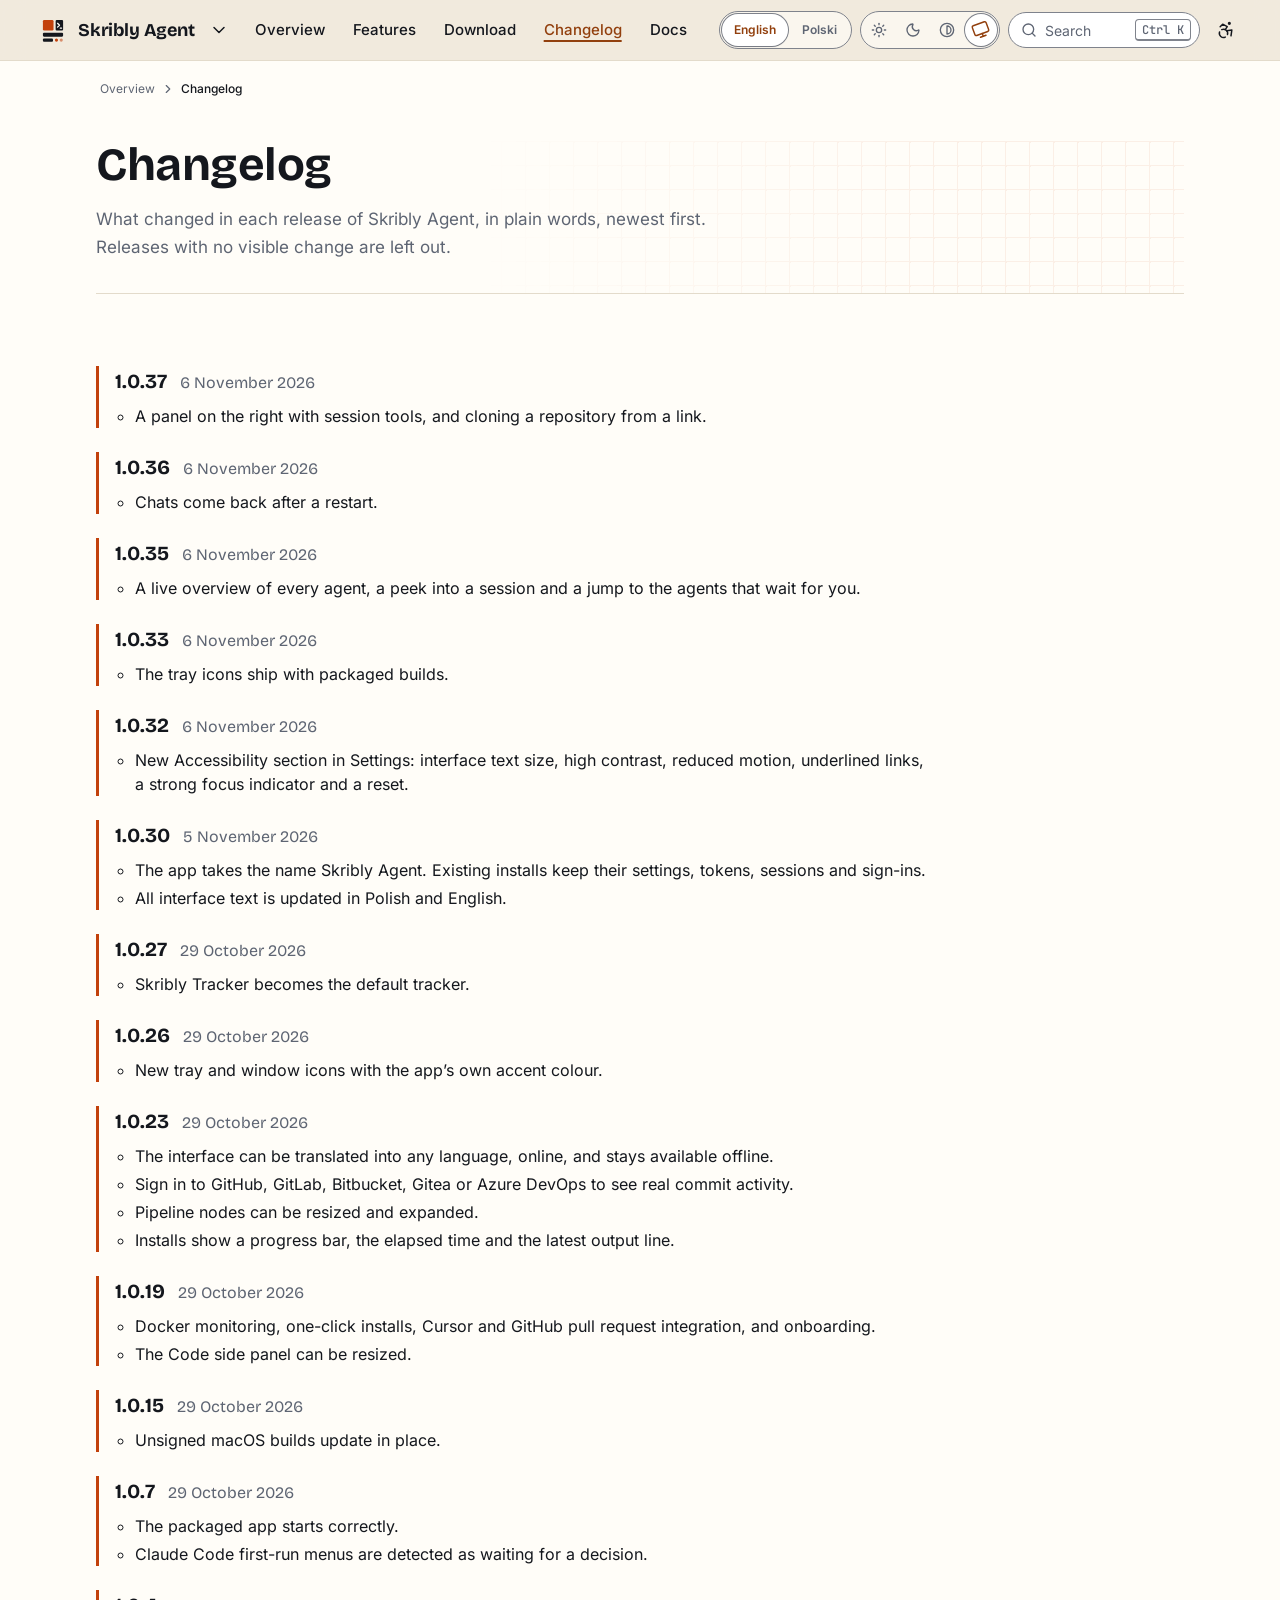
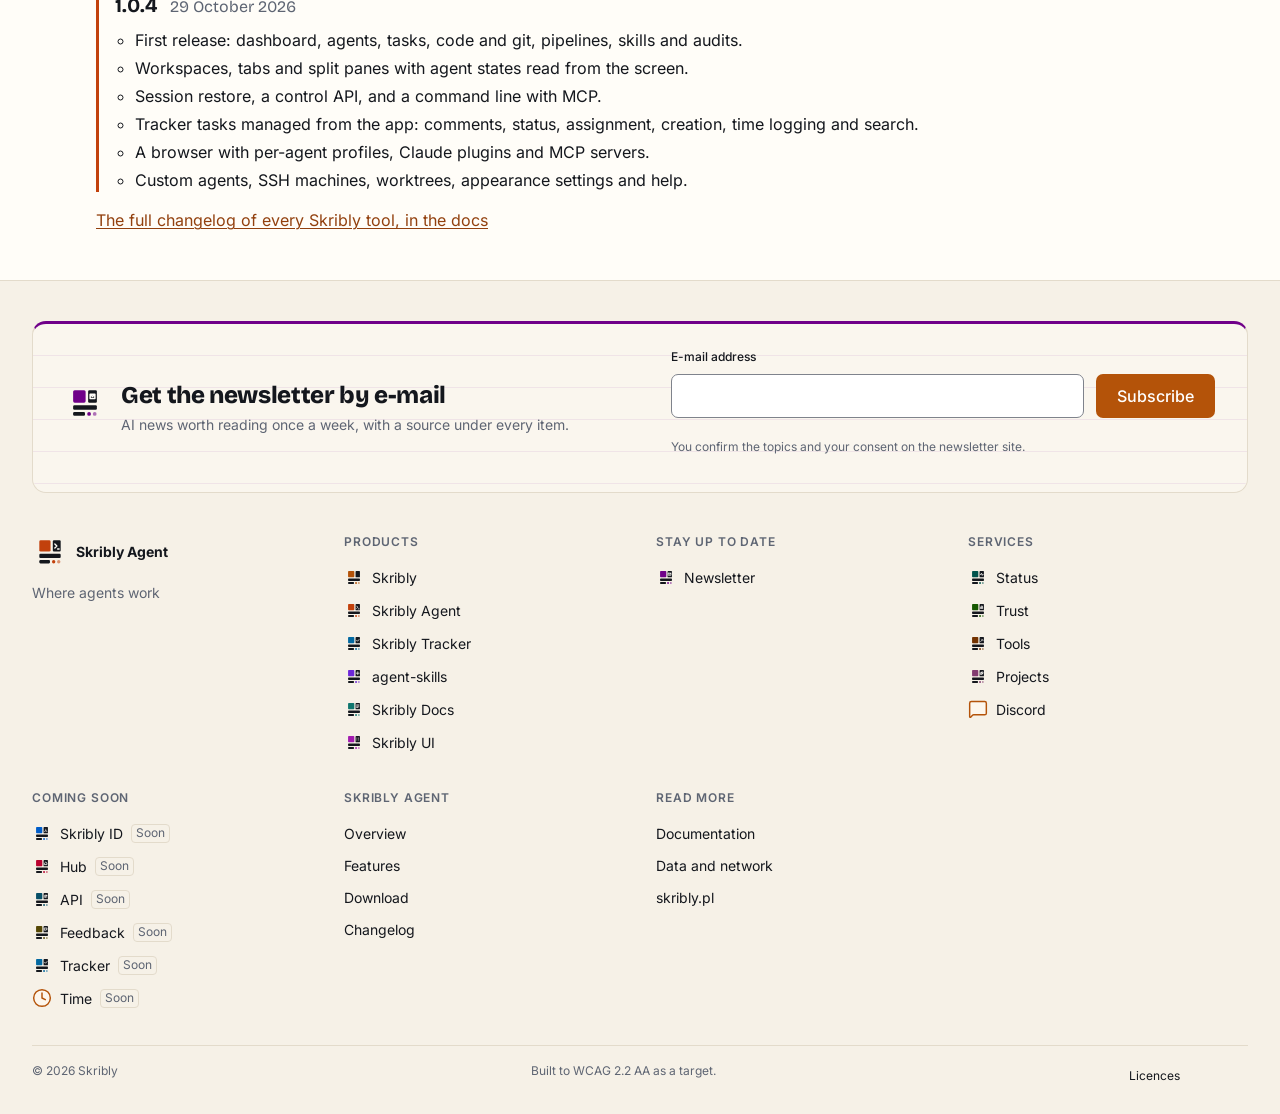
==== commit 1714adaa: "publish: 2026-11-20 review: develop merged into main" ====
--- a/changelog/index.html
+++ b/changelog/index.html
@@ -1 +1 @@
-<!DOCTYPE html><html lang="en" dir="ltr"><head><meta charset="utf-8"><meta name="viewport" content="width=device-width, initial-scale=1"><meta http-equiv="Content-Security-Policy" content="default-src 'none'; connect-src 'self'; script-src 'self' 'wasm-unsafe-eval'; style-src 'self'; img-src 'self' data:; font-src 'self'; manifest-src 'self'; media-src 'self'; base-uri 'none'; form-action https://newsletter.skribly.pl; upgrade-insecure-requests"><title>Changelog of Skribly Agent | Skribly Agent</title><meta name="description" content="What changed in each release of Skribly Agent, in plain words, newest first."><link rel="canonical" href="https://agent.skribly.pl/changelog/"><link rel="alternate" hreflang="en" href="https://agent.skribly.pl/changelog/"><link rel="alternate" hreflang="pl" href="https://agent.skribly.pl/pl/changelog/"><link rel="alternate" hreflang="x-default" href="https://agent.skribly.pl/changelog/"><script src="/_astro/prepaint.iife.DfruCCWJ.js"></script><meta name="color-scheme" content="light dark"><meta name="theme-color" media="(prefers-color-scheme: light)" content="#fffdf8"><meta name="theme-color" media="(prefers-color-scheme: dark)" content="#111318"><meta name="referrer" content="strict-origin-when-cross-origin"><link rel="preload" href="/_astro/inter-latin-wght-normal.Dx4kXJAl.woff2" as="font" type="font/woff2" crossorigin><link rel="preload" href="/_astro/bricolage-grotesque-latin-wght-normal.DLoelf7F.woff2" as="font" type="font/woff2" crossorigin><link rel="icon" href="/favicon-32.png" sizes="32x32" type="image/png"><link rel="icon" href="/favicon.svg" type="image/svg+xml"><link rel="apple-touch-icon" href="/apple-touch-icon.png"><link rel="manifest" href="/manifest.webmanifest"><meta property="og:type" content="website"><meta property="og:site_name" content="Skribly Agent"><meta property="og:locale" content="en_GB"><meta property="og:url" content="https://agent.skribly.pl/changelog/"><meta property="og:title" content="Changelog of Skribly Agent | Skribly Agent"><meta property="og:description" content="What changed in each release of Skribly Agent, in plain words, newest first."><meta property="og:image" content="https://agent.skribly.pl/og/changelog/image.png"><meta property="og:image:width" content="1200"><meta property="og:image:height" content="630"><meta property="og:image:alt" content="Changelog of Skribly Agent | Skribly Agent"><meta name="twitter:card" content="summary_large_image"><meta name="twitter:title" content="Changelog of Skribly Agent | Skribly Agent"><meta name="twitter:description" content="What changed in each release of Skribly Agent, in plain words, newest first."><meta name="twitter:image" content="https://agent.skribly.pl/og/changelog/image.png"><script type="application/ld+json">{"@context":"https://schema.org","@graph":[{"@type":"Organization","@id":"https://skribly.pl/#organization","name":"Skribly","url":"https://skribly.pl/","logo":"https://skribly.pl/img/icons/icon-512.png","sameAs":["https://docs.skribly.pl/","https://ui.skribly.pl/"]},{"@type":"WebSite","@id":"https://agent.skribly.pl/#website","name":"Skribly Agent","url":"https://agent.skribly.pl/","inLanguage":"en","description":"What changed in each release of Skribly Agent, in plain words, newest first.","publisher":{"@id":"https://skribly.pl/#organization"}},{"@type":"WebPage","@id":"https://agent.skribly.pl/changelog/#page","url":"https://agent.skribly.pl/changelog/","name":"Changelog of Skribly Agent | Skribly Agent","description":"What changed in each release of Skribly Agent, in plain words, newest first.","inLanguage":"en","isPartOf":{"@id":"https://agent.skribly.pl/#website"},"publisher":{"@id":"https://skribly.pl/#organization"}},{"@type":"BreadcrumbList","itemListElement":[{"@type":"ListItem","position":1,"name":"Overview","item":"https://agent.skribly.pl/"},{"@type":"ListItem","position":2,"name":"Changelog","item":"https://agent.skribly.pl/changelog/"}]}]}</script><link rel="stylesheet" href="/_astro/Page.CdgOoHkq.css"><link rel="stylesheet" href="/_astro/_.._0RKXeTr.css"></head><body class="sk-page"><a class="sk-skip-link" href="#content">Skip to content</a><header class="sk-site-header sk-product--agent" data-sk-header><div class="sk-container sk-container--wide sk-site-header__bar"><div class="sk-site-header__brand"><a class="sk-site-header__home" href="/" aria-label="Skribly Agent, home page"><svg class="sk-logo sk-logo--agent" viewBox="0 0 64 64" width="2.125rem" height="2.125rem" focusable="false" aria-hidden="true"><rect x="13" y="13" width="20" height="20" rx="2.5" fill="var(--sk-tool-agent)"/><rect x="37" y="13" width="14" height="20" rx="2" fill="currentColor"/><path d="M40.6 19.4l3.6 3.6-3.6 3.6M45.6 28.4h2.6" fill="none" stroke="var(--sk-bg)" stroke-width="2.4" stroke-linecap="round" stroke-linejoin="round"/><rect x="13" y="37" width="38" height="7.5" rx="2" fill="currentColor"/><rect x="13" y="48" width="19" height="6" rx="2" fill="currentColor"/><circle cx="38.5" cy="51" r="3" fill="var(--sk-tool-agent)"/><circle cx="47.5" cy="51" r="3" fill="var(--sk-tool-agent)" opacity="0.55"/></svg><span class="sk-site-header__name">Skribly Agent</span></a><details class="sk-dropdown sk-ecosystem"><summary class="sk-icon-button sk-ecosystem__toggle" aria-label="Switch product" title="Switch product"><svg class="sk-icon sk-dropdown__chevron" viewBox="0 0 24 24" focusable="false" data-icon="chevron.down" aria-hidden="true"><path d="m6 9 6 6 6-6"></path></svg></summary><div class="sk-dropdown__panel"><p class="sk-ecosystem__title" id="sk-ecosystem-agent">Skribly products</p><ul class="sk-ecosystem__list" aria-labelledby="sk-ecosystem-agent"><li><a class="sk-ecosystem__item sk-product--skribly" href="https://skribly.pl/"><svg class="sk-logo sk-logo--skribly" viewBox="0 0 64 64" width="2.25rem" height="2.25rem" focusable="false" aria-hidden="true"><rect x="13" y="13" width="20" height="20" rx="2.5" fill="var(--sk-accent)"/><rect x="37" y="13" width="14" height="20" rx="2" fill="currentColor"/><rect x="13" y="37" width="38" height="7.5" rx="2" fill="currentColor"/><rect x="13" y="48" width="19" height="6" rx="2" fill="currentColor"/><circle cx="38.5" cy="51" r="3" fill="var(--sk-accent)"/><circle cx="47.5" cy="51" r="3" fill="var(--sk-accent)" opacity="0.55"/></svg><span><strong>Skribly</strong><span>One place for agents, tasks and rules</span></span></a></li><li><a class="sk-ecosystem__item sk-product--agent" href="https://agent.skribly.pl/" aria-current="true"><svg class="sk-logo sk-logo--agent" viewBox="0 0 64 64" width="2.25rem" height="2.25rem" focusable="false" aria-hidden="true"><rect x="13" y="13" width="20" height="20" rx="2.5" fill="var(--sk-tool-agent)"/><rect x="37" y="13" width="14" height="20" rx="2" fill="currentColor"/><path d="M40.6 19.4l3.6 3.6-3.6 3.6M45.6 28.4h2.6" fill="none" stroke="var(--sk-bg)" stroke-width="2.4" stroke-linecap="round" stroke-linejoin="round"/><rect x="13" y="37" width="38" height="7.5" rx="2" fill="currentColor"/><rect x="13" y="48" width="19" height="6" rx="2" fill="currentColor"/><circle cx="38.5" cy="51" r="3" fill="var(--sk-tool-agent)"/><circle cx="47.5" cy="51" r="3" fill="var(--sk-tool-agent)" opacity="0.55"/></svg><span><strong>Skribly Agent</strong><span>Where agents work</span></span><span class="sk-ecosystem__here">You are here</span></a></li><li><a class="sk-ecosystem__item sk-product--tracker" href="https://skribly.pl/apps/skribly-tracker/"><svg class="sk-logo sk-logo--tracker" viewBox="0 0 64 64" width="2.25rem" height="2.25rem" focusable="false" aria-hidden="true"><rect x="13" y="13" width="20" height="20" rx="2.5" fill="var(--sk-tool-tracker)"/><rect x="37" y="13" width="14" height="20" rx="2" fill="currentColor"/><path d="M40.4 23.6l2.8 2.8 4.8-5.4" fill="none" stroke="var(--sk-bg)" stroke-width="2.4" stroke-linecap="round" stroke-linejoin="round"/><rect x="13" y="37" width="38" height="7.5" rx="2" fill="currentColor"/><rect x="13" y="48" width="19" height="6" rx="2" fill="currentColor"/><circle cx="38.5" cy="51" r="3" fill="var(--sk-tool-tracker)"/><circle cx="47.5" cy="51" r="3" fill="var(--sk-tool-tracker)" opacity="0.55"/></svg><span><strong>Skribly Tracker</strong><span>Where tasks begin</span></span></a></li><li><a class="sk-ecosystem__item sk-product--skills" href="https://skribly.pl/apps/agent-skills/"><svg class="sk-logo sk-logo--skills" viewBox="0 0 64 64" width="2.25rem" height="2.25rem" focusable="false" aria-hidden="true"><rect x="13" y="13" width="20" height="20" rx="2.5" fill="var(--sk-tool-skills)"/><rect x="37" y="13" width="14" height="20" rx="2" fill="currentColor"/><path d="M44 18.6v8.8M39.6 23h8.8" fill="none" stroke="var(--sk-bg)" stroke-width="2.4" stroke-linecap="round" stroke-linejoin="round"/><rect x="13" y="37" width="38" height="7.5" rx="2" fill="currentColor"/><rect x="13" y="48" width="19" height="6" rx="2" fill="currentColor"/><circle cx="38.5" cy="51" r="3" fill="var(--sk-tool-skills)"/><circle cx="47.5" cy="51" r="3" fill="var(--sk-tool-skills)" opacity="0.55"/></svg><span><strong>agent-skills</strong><span>Where the rules live</span></span></a></li><li><a class="sk-ecosystem__item sk-product--docs" href="https://docs.skribly.pl/"><svg class="sk-logo sk-logo--docs" viewBox="0 0 64 64" width="2.25rem" height="2.25rem" focusable="false" aria-hidden="true"><rect x="13" y="13" width="20" height="20" rx="2.5" fill="var(--sk-tool-docs)"/><rect x="37" y="13" width="14" height="20" rx="2" fill="currentColor"/><path d="M40.4 19h7.2M40.4 23h7.2M40.4 27h4.4" fill="none" stroke="var(--sk-bg)" stroke-width="2.4" stroke-linecap="round" stroke-linejoin="round"/><rect x="13" y="37" width="38" height="7.5" rx="2" fill="currentColor"/><rect x="13" y="48" width="19" height="6" rx="2" fill="currentColor"/><circle cx="38.5" cy="51" r="3" fill="var(--sk-tool-docs)"/><circle cx="47.5" cy="51" r="3" fill="var(--sk-tool-docs)" opacity="0.55"/></svg><span><strong>Skribly Docs</strong><span>Guides and reference</span></span></a></li><li><a class="sk-ecosystem__item sk-product--ui" href="https://ui.skribly.pl/"><svg class="sk-logo sk-logo--ui" viewBox="0 0 64 64" width="2.25rem" height="2.25rem" focusable="false" aria-hidden="true"><rect x="13" y="13" width="20" height="20" rx="2.5" fill="var(--sk-tool-ui)"/><rect x="37" y="13" width="14" height="20" rx="2" fill="currentColor"/><path d="M41.2 19.6h.01M46.8 19.6h.01M41.2 25.4h.01M46.8 25.4h.01" fill="none" stroke="var(--sk-bg)" stroke-width="2.4" stroke-linecap="round" stroke-linejoin="round"/><rect x="13" y="37" width="38" height="7.5" rx="2" fill="currentColor"/><rect x="13" y="48" width="19" height="6" rx="2" fill="currentColor"/><circle cx="38.5" cy="51" r="3" fill="var(--sk-tool-ui)"/><circle cx="47.5" cy="51" r="3" fill="var(--sk-tool-ui)" opacity="0.55"/></svg><span><strong>Skribly UI</strong><span>Tokens and components</span></span></a></li></ul><p class="sk-ecosystem__title" id="sk-ecosystem-agent-channels">Stay up to date</p><ul class="sk-ecosystem__list" aria-labelledby="sk-ecosystem-agent-channels"><li><a class="sk-ecosystem__item sk-product--newsletter" href="https://newsletter.skribly.pl/"><svg class="sk-logo sk-logo--newsletter" viewBox="0 0 64 64" width="2.25rem" height="2.25rem" focusable="false" aria-hidden="true"><rect x="13" y="13" width="20" height="20" rx="2.5" fill="var(--sk-tool-newsletter)"/><rect x="37" y="13" width="14" height="20" rx="2" fill="currentColor"/><path d="M40.2 19.6h7.6v6.8h-7.6zM40.6 20.2l3.4 2.8 3.4-2.8" fill="none" stroke="var(--sk-bg)" stroke-width="2.4" stroke-linecap="round" stroke-linejoin="round"/><rect x="13" y="37" width="38" height="7.5" rx="2" fill="currentColor"/><rect x="13" y="48" width="19" height="6" rx="2" fill="currentColor"/><circle cx="38.5" cy="51" r="3" fill="var(--sk-tool-newsletter)"/><circle cx="47.5" cy="51" r="3" fill="var(--sk-tool-newsletter)" opacity="0.55"/></svg><span><strong>Skribly Newsletter</strong><span>AI news every week, each with its source</span></span></a></li></ul><p class="sk-ecosystem__title" id="sk-ecosystem-agent-services">Services</p><ul class="sk-ecosystem__list" aria-labelledby="sk-ecosystem-agent-services"><li><a class="sk-ecosystem__item sk-product--status" href="https://status.skribly.pl/"><svg class="sk-logo sk-logo--status" viewBox="0 0 64 64" width="2.25rem" height="2.25rem" focusable="false" aria-hidden="true"><rect x="13" y="13" width="20" height="20" rx="2.5" fill="var(--sk-tool-status)"/><rect x="37" y="13" width="14" height="20" rx="2" fill="currentColor"/><path d="M39.6 23.6h2.2l1.4-3.6 2.4 6.8 1.4-3.2h1.4" fill="none" stroke="var(--sk-bg)" stroke-width="2.4" stroke-linecap="round" stroke-linejoin="round"/><rect x="13" y="37" width="38" height="7.5" rx="2" fill="currentColor"/><rect x="13" y="48" width="19" height="6" rx="2" fill="currentColor"/><circle cx="38.5" cy="51" r="3" fill="var(--sk-tool-status)"/><circle cx="47.5" cy="51" r="3" fill="var(--sk-tool-status)" opacity="0.55"/></svg><span><strong>Skribly Status</strong><span>Is every service up</span></span></a></li><li><a class="sk-ecosystem__item sk-product--trust" href="https://trust.skribly.pl/"><svg class="sk-logo sk-logo--trust" viewBox="0 0 64 64" width="2.25rem" height="2.25rem" focusable="false" aria-hidden="true"><rect x="13" y="13" width="20" height="20" rx="2.5" fill="var(--sk-tool-trust)"/><rect x="37" y="13" width="14" height="20" rx="2" fill="currentColor"/><path d="M41.8 22.6v-3h4.4v3M40.8 24.2h6.4v2.8h-6.4z" fill="none" stroke="var(--sk-bg)" stroke-width="2.4" stroke-linecap="round" stroke-linejoin="round"/><rect x="13" y="37" width="38" height="7.5" rx="2" fill="currentColor"/><rect x="13" y="48" width="19" height="6" rx="2" fill="currentColor"/><circle cx="38.5" cy="51" r="3" fill="var(--sk-tool-trust)"/><circle cx="47.5" cy="51" r="3" fill="var(--sk-tool-trust)" opacity="0.55"/></svg><span><strong>Skribly Trust</strong><span>Security, privacy and accessibility</span></span></a></li><li><a class="sk-ecosystem__item sk-product--tools" href="https://tools.skribly.pl/"><svg class="sk-logo sk-logo--tools" viewBox="0 0 64 64" width="2.25rem" height="2.25rem" focusable="false" aria-hidden="true"><rect x="13" y="13" width="20" height="20" rx="2.5" fill="var(--sk-tool-tools)"/><rect x="37" y="13" width="14" height="20" rx="2" fill="currentColor"/><path d="M40.8 27.2L46 22M43.8 19.8l4.4 4.4" fill="none" stroke="var(--sk-bg)" stroke-width="2.4" stroke-linecap="round" stroke-linejoin="round"/><rect x="13" y="37" width="38" height="7.5" rx="2" fill="currentColor"/><rect x="13" y="48" width="19" height="6" rx="2" fill="currentColor"/><circle cx="38.5" cy="51" r="3" fill="var(--sk-tool-tools)"/><circle cx="47.5" cy="51" r="3" fill="var(--sk-tool-tools)" opacity="0.55"/></svg><span><strong>Skribly Tools</strong><span>Small tools in the browser</span></span></a></li><li><a class="sk-ecosystem__item sk-product--projects" href="https://projects.skribly.pl/"><svg class="sk-logo sk-logo--projects" viewBox="0 0 64 64" width="2.25rem" height="2.25rem" focusable="false" aria-hidden="true"><rect x="13" y="13" width="20" height="20" rx="2.5" fill="var(--sk-tool-projects)"/><rect x="37" y="13" width="14" height="20" rx="2" fill="currentColor"/><path d="M40.4 21.8h4.8v4.8h-4.8zM43 21.8v-2.6h4.8v4.8h-2.6" fill="none" stroke="var(--sk-bg)" stroke-width="2.4" stroke-linecap="round" stroke-linejoin="round"/><rect x="13" y="37" width="38" height="7.5" rx="2" fill="currentColor"/><rect x="13" y="48" width="19" height="6" rx="2" fill="currentColor"/><circle cx="38.5" cy="51" r="3" fill="var(--sk-tool-projects)"/><circle cx="47.5" cy="51" r="3" fill="var(--sk-tool-projects)" opacity="0.55"/></svg><span><strong>Skribly Projects</strong><span>Every part and how far it is</span></span></a></li><li><a class="sk-ecosystem__item sk-product--discord" href="https://dc.skribly.pl/"><svg class="sk-icon sk-icon--duo sk-ecosystem__icon" viewBox="0 0 24 24" focusable="false" data-icon="content.comment" aria-hidden="true"><g class="sk-icon__fill"><path d="M22 17a2 2 0 0 1-2 2H6.828a2 2 0 0 0-1.414.586l-2.202 2.202A.71.71 0 0 1 2 21.286V5a2 2 0 0 1 2-2h16a2 2 0 0 1 2 2z"></path></g><path d="M22 17a2 2 0 0 1-2 2H6.828a2 2 0 0 0-1.414.586l-2.202 2.202A.71.71 0 0 1 2 21.286V5a2 2 0 0 1 2-2h16a2 2 0 0 1 2 2z"></path></svg><span><strong>Discord</strong><span>Talk with the people who build Skribly</span></span></a></li></ul></div></details></div><div class="sk-site-header__quick"><button class="sk-search-button sk-site-header__wide" type="button" data-sk-search-open data-sk-needs-js aria-haspopup="dialog" aria-controls="sk-search" aria-keyshortcuts="Control+K /"><svg class="sk-icon" viewBox="0 0 24 24" focusable="false" data-icon="action.search" aria-hidden="true"><g class="sk-icon__fill"><circle cx="11" cy="11" r="8"></circle></g><path d="m21 21-4.34-4.34"></path><circle cx="11" cy="11" r="8"></circle></svg><span>Search</span><kbd class="sk-kbd" aria-hidden="true">Ctrl K</kbd></button><button class="sk-icon-button sk-site-header__narrow" type="button" data-sk-search-open data-sk-needs-js aria-label="Search" aria-haspopup="dialog" aria-controls="sk-search" aria-keyshortcuts="Control+K /"><svg class="sk-icon" viewBox="0 0 24 24" focusable="false" data-icon="action.search" aria-hidden="true"><g class="sk-icon__fill"><circle cx="11" cy="11" r="8"></circle></g><path d="m21 21-4.34-4.34"></path><circle cx="11" cy="11" r="8"></circle></svg></button><button class="sk-icon-button" type="button" data-sk-a11y-open data-sk-needs-js aria-controls="sk-a11y-panel" aria-expanded="false" aria-label="Accessibility" title="Open accessibility settings"><svg class="sk-icon" viewBox="0 0 24 24" focusable="false" data-icon="nav.accessibility" aria-hidden="true"><g class="sk-icon__fill"><circle cx="16" cy="4" r="1"></circle></g><circle cx="16" cy="4" r="1"></circle><path d="m18 19 1-7-6 1"></path><path d="m5 8 3-3 5.5 3-2.36 3.5"></path><path d="M4.24 14.5a5 5 0 0 0 6.88 6"></path><path d="M13.76 17.5a5 5 0 0 0-6.88-6"></path></svg></button><button class="sk-icon-button sk-site-header__menu-toggle" type="button" data-sk-menu-toggle data-sk-needs-js aria-expanded="false" aria-controls="sk-site-drawer-agent" aria-label="Menu" data-open="Menu" data-close="Close menu"><span class="sk-burger" aria-hidden="true"><span></span><span></span><span></span></span></button></div><div class="sk-site-header__drawer" id="sk-site-drawer-agent"><nav class="sk-site-nav" aria-label="Main navigation"><ul class="sk-site-nav__list"><li><a class="sk-site-nav__link" href="/">Overview</a></li><li><a class="sk-site-nav__link" href="/features/">Features</a></li><li><a class="sk-site-nav__link" href="/download/">Download</a></li><li><a class="sk-site-nav__link" href="/changelog/" aria-current="page">Changelog</a></li><li><a class="sk-site-nav__link" href="https://docs.skribly.pl/agent/">Docs</a></li></ul></nav><div class="sk-site-header__tools"><nav class="sk-language-switch" aria-label="Language"><ul><li><span lang="en" aria-current="true">English</span></li><li><a href="/pl/changelog/" lang="pl" hreflang="pl">Polski</a></li></ul></nav><fieldset class="sk-theme-switch" data-sk-theme-switch><legend class="sk-visually-hidden">Theme</legend><label title="Light"><input type="radio" name="sk-theme-9v68zm" value="light"><svg class="sk-icon" viewBox="0 0 24 24" focusable="false" data-icon="theme.light" aria-hidden="true"><g class="sk-icon__fill"><circle cx="12" cy="12" r="4"></circle></g><circle cx="12" cy="12" r="4"></circle><path d="M12 2v2"></path><path d="M12 20v2"></path><path d="m4.93 4.93 1.41 1.41"></path><path d="m17.66 17.66 1.41 1.41"></path><path d="M2 12h2"></path><path d="M20 12h2"></path><path d="m6.34 17.66-1.41 1.41"></path><path d="m19.07 4.93-1.41 1.41"></path></svg><span class="sk-visually-hidden">Light</span></label><label title="Dark"><input type="radio" name="sk-theme-9v68zm" value="dark"><svg class="sk-icon" viewBox="0 0 24 24" focusable="false" data-icon="theme.dark" aria-hidden="true"><g class="sk-icon__fill"><path d="M20.985 12.486a9 9 0 1 1-9.473-9.472c.405-.022.617.46.402.803a6 6 0 0 0 8.268 8.268c.344-.215.825-.004.803.401"></path></g><path d="M20.985 12.486a9 9 0 1 1-9.473-9.472c.405-.022.617.46.402.803a6 6 0 0 0 8.268 8.268c.344-.215.825-.004.803.401"></path></svg><span class="sk-visually-hidden">Dark</span></label><label title="High contrast"><input type="radio" name="sk-theme-9v68zm" value="contrast"><svg class="sk-icon" viewBox="0 0 24 24" focusable="false" data-icon="theme.contrast" aria-hidden="true"><g class="sk-icon__fill"><circle cx="12" cy="12" r="10"></circle><path d="M12 18a6 6 0 0 0 0-12v12z"></path></g><circle cx="12" cy="12" r="10"></circle><path d="M12 18a6 6 0 0 0 0-12v12z"></path></svg><span class="sk-visually-hidden">High contrast</span></label><label title="System"><input type="radio" name="sk-theme-9v68zm" value="system" checked><svg class="sk-icon" viewBox="0 0 24 24" focusable="false" data-icon="theme.system" aria-hidden="true"><g class="sk-icon__fill"><rect rx="2" x="2" y="3" width="20" height="14"></rect></g><rect rx="2" x="2" y="3" width="20" height="14"></rect><line x1="8" y1="21" x2="16" y2="21"></line><line x1="12" y1="17" x2="12" y2="21"></line></svg><span class="sk-visually-hidden">System</span></label></fieldset><script type="module" src="/_astro/ThemeSwitch.astro_astro_type_script_index_0_lang.CFWxGLRv.js"></script></div></div></div></header><script type="module" src="/_astro/SiteHeader.astro_astro_type_script_index_0_lang.C7ESqmu-.js"></script><main class="sk-page__main sk-page__main--full site-main sk-product--agent" id="content" tabindex="-1" data-pagefind-body><nav class="sk-breadcrumbs" aria-label="Breadcrumb" data-pagefind-ignore><ol><li><a href="/">Overview</a></li><li><span aria-current="page">Changelog</span></li></ol></nav><div class="sk-container hero-wrap"><header class="sk-hero sk-hero--page sk-pattern sk-pattern--grid sk-product--agent" data-sk-hero="page"><div class="sk-hero__body"><h1 class="sk-hero__title">Changelog</h1><p class="sk-hero__lead">What changed in each release of Skribly Agent, in plain words, newest first. Releases with no visible change are left out.</p></div></header></div><section class="sk-container band" aria-label="Changelog"><ol class="releases" role="list"><li class="release" id="v1.0.37" data-version="1.0.37"><h2 class="release__title">1.0.37 <time datetime="2026-11-06">6 November 2026</time></h2><ul><li>A panel on the right with session tools, and cloning a repository from a link.</li></ul></li><li class="release" id="v1.0.36" data-version="1.0.36"><h2 class="release__title">1.0.36 <time datetime="2026-11-06">6 November 2026</time></h2><ul><li>Chats come back after a restart.</li></ul></li><li class="release" id="v1.0.35" data-version="1.0.35"><h2 class="release__title">1.0.35 <time datetime="2026-11-06">6 November 2026</time></h2><ul><li>A live overview of every agent, a peek into a session and a jump to the agents that wait for you.</li></ul></li><li class="release" id="v1.0.33" data-version="1.0.33"><h2 class="release__title">1.0.33 <time datetime="2026-11-06">6 November 2026</time></h2><ul><li>The tray icons ship with packaged builds.</li></ul></li><li class="release" id="v1.0.32" data-version="1.0.32"><h2 class="release__title">1.0.32 <time datetime="2026-11-06">6 November 2026</time></h2><ul><li>New Accessibility section in Settings: interface text size, high contrast, reduced motion, underlined links, a strong focus indicator and a reset.</li></ul></li><li class="release" id="v1.0.30" data-version="1.0.30"><h2 class="release__title">1.0.30 <time datetime="2026-11-04">4 November 2026</time></h2><ul><li>The app takes the name Skribly Agent. Existing installs keep their settings, tokens, sessions and sign-ins.</li><li>All interface text is updated in Polish and English.</li></ul></li><li class="release" id="v1.0.27" data-version="1.0.27"><h2 class="release__title">1.0.27 <time datetime="2026-10-29">29 October 2026</time></h2><ul><li>Skribly Tracker becomes the default tracker.</li></ul></li><li class="release" id="v1.0.26" data-version="1.0.26"><h2 class="release__title">1.0.26 <time datetime="2026-10-29">29 October 2026</time></h2><ul><li>New tray and window icons with the app’s own accent colour.</li></ul></li><li class="release" id="v1.0.23" data-version="1.0.23"><h2 class="release__title">1.0.23 <time datetime="2026-10-29">29 October 2026</time></h2><ul><li>The interface can be translated into any language, online, and stays available offline.</li><li>Sign in to GitHub, GitLab, Bitbucket, Gitea or Azure DevOps to see real commit activity.</li><li>Pipeline nodes can be resized and expanded.</li><li>Installs show a progress bar, the elapsed time and the latest output line.</li></ul></li><li class="release" id="v1.0.19" data-version="1.0.19"><h2 class="release__title">1.0.19 <time datetime="2026-10-29">29 October 2026</time></h2><ul><li>Docker monitoring, one-click installs, Cursor and GitHub pull request integration, and onboarding.</li><li>The Code side panel can be resized.</li></ul></li><li class="release" id="v1.0.15" data-version="1.0.15"><h2 class="release__title">1.0.15 <time datetime="2026-10-29">29 October 2026</time></h2><ul><li>Unsigned macOS builds update in place.</li></ul></li><li class="release" id="v1.0.7" data-version="1.0.7"><h2 class="release__title">1.0.7 <time datetime="2026-10-29">29 October 2026</time></h2><ul><li>The packaged app starts correctly.</li><li>Claude Code first-run menus are detected as waiting for a decision.</li></ul></li><li class="release" id="v1.0.4" data-version="1.0.4"><h2 class="release__title">1.0.4 <time datetime="2026-10-29">29 October 2026</time></h2><ul><li>First release: dashboard, agents, tasks, code and git, pipelines, skills and audits.</li><li>Workspaces, tabs and split panes with agent states read from the screen.</li><li>Session restore, a control API, and a command line with MCP.</li><li>Tracker tasks managed from the app: comments, status, assignment, creation, time logging and search.</li><li>A browser with per-agent profiles, Claude plugins and MCP servers.</li><li>Custom agents, SSH machines, worktrees, appearance settings and help.</li></ul></li></ol><p><a class="sk-link" href="https://docs.skribly.pl/changelog/">The full changelog of every Skribly tool, in the docs</a></p></section></main><footer class="sk-site-footer sk-product--agent"><div class="sk-container sk-container--wide"><section aria-labelledby="sk-footer-newsletter-title" class="sk-band sk-band--sunken sk-pattern sk-pattern--ruled sk-product--newsletter sk-newsletter-signup sk-newsletter-signup--footer"><div class="sk-newsletter-signup__text"><svg class="sk-logo sk-logo--newsletter" viewBox="0 0 64 64" width="2.5rem" height="2.5rem" focusable="false" aria-hidden="true"><rect x="13" y="13" width="20" height="20" rx="2.5" fill="var(--sk-tool-newsletter)"/><rect x="37" y="13" width="14" height="20" rx="2" fill="currentColor"/><path d="M40.2 19.6h7.6v6.8h-7.6zM40.6 20.2l3.4 2.8 3.4-2.8" fill="none" stroke="var(--sk-bg)" stroke-width="2.4" stroke-linecap="round" stroke-linejoin="round"/><rect x="13" y="37" width="38" height="7.5" rx="2" fill="currentColor"/><rect x="13" y="48" width="19" height="6" rx="2" fill="currentColor"/><circle cx="38.5" cy="51" r="3" fill="var(--sk-tool-newsletter)"/><circle cx="47.5" cy="51" r="3" fill="var(--sk-tool-newsletter)" opacity="0.55"/></svg><h2 class="sk-newsletter-signup__title" id="sk-footer-newsletter-title">Get the newsletter by e-mail</h2><p class="sk-newsletter-signup__lead">AI news worth reading once a week, with a source under every item.</p></div><form class="sk-newsletter-signup__form" method="get" action="https://newsletter.skribly.pl/#signup" aria-labelledby="sk-footer-newsletter-title"><label class="sk-label" for="sk-footer-newsletter-email">E-mail address</label><div class="sk-newsletter-signup__row"><input class="sk-input sk-newsletter-signup__input" type="email" id="sk-footer-newsletter-email" name="email" autocomplete="email" inputmode="email" spellcheck="false" maxlength="254" required aria-describedby="sk-footer-newsletter-hint"><button class="sk-button" type="submit">Subscribe</button></div><p class="sk-hint" id="sk-footer-newsletter-hint">You confirm the topics and your consent on the newsletter site.</p></form></section><div class="sk-site-footer__grid"><div class="sk-site-footer__brand"><a href="https://agent.skribly.pl/" aria-label="Skribly Agent, home page"><svg class="sk-logo sk-logo--agent" viewBox="0 0 64 64" width="2.25rem" height="2.25rem" focusable="false" aria-hidden="true"><rect x="13" y="13" width="20" height="20" rx="2.5" fill="var(--sk-tool-agent)"/><rect x="37" y="13" width="14" height="20" rx="2" fill="currentColor"/><path d="M40.6 19.4l3.6 3.6-3.6 3.6M45.6 28.4h2.6" fill="none" stroke="var(--sk-bg)" stroke-width="2.4" stroke-linecap="round" stroke-linejoin="round"/><rect x="13" y="37" width="38" height="7.5" rx="2" fill="currentColor"/><rect x="13" y="48" width="19" height="6" rx="2" fill="currentColor"/><circle cx="38.5" cy="51" r="3" fill="var(--sk-tool-agent)"/><circle cx="47.5" cy="51" r="3" fill="var(--sk-tool-agent)" opacity="0.55"/></svg><strong>Skribly Agent</strong></a><p>Where agents work</p></div><nav aria-labelledby="sk-footer-products-agent"><h2 id="sk-footer-products-agent">Products</h2><ul><li><a href="https://skribly.pl/"><svg class="sk-logo sk-logo--skribly" viewBox="0 0 64 64" width="1.25rem" height="1.25rem" focusable="false" aria-hidden="true"><rect x="13" y="13" width="20" height="20" rx="2.5" fill="var(--sk-accent)"/><rect x="37" y="13" width="14" height="20" rx="2" fill="currentColor"/><rect x="13" y="37" width="38" height="7.5" rx="2" fill="currentColor"/><rect x="13" y="48" width="19" height="6" rx="2" fill="currentColor"/><circle cx="38.5" cy="51" r="3" fill="var(--sk-accent)"/><circle cx="47.5" cy="51" r="3" fill="var(--sk-accent)" opacity="0.55"/></svg>Skribly</a></li><li><a href="https://agent.skribly.pl/" aria-current="true"><svg class="sk-logo sk-logo--agent" viewBox="0 0 64 64" width="1.25rem" height="1.25rem" focusable="false" aria-hidden="true"><rect x="13" y="13" width="20" height="20" rx="2.5" fill="var(--sk-tool-agent)"/><rect x="37" y="13" width="14" height="20" rx="2" fill="currentColor"/><path d="M40.6 19.4l3.6 3.6-3.6 3.6M45.6 28.4h2.6" fill="none" stroke="var(--sk-bg)" stroke-width="2.4" stroke-linecap="round" stroke-linejoin="round"/><rect x="13" y="37" width="38" height="7.5" rx="2" fill="currentColor"/><rect x="13" y="48" width="19" height="6" rx="2" fill="currentColor"/><circle cx="38.5" cy="51" r="3" fill="var(--sk-tool-agent)"/><circle cx="47.5" cy="51" r="3" fill="var(--sk-tool-agent)" opacity="0.55"/></svg>Skribly Agent</a></li><li><a href="https://skribly.pl/apps/skribly-tracker/"><svg class="sk-logo sk-logo--tracker" viewBox="0 0 64 64" width="1.25rem" height="1.25rem" focusable="false" aria-hidden="true"><rect x="13" y="13" width="20" height="20" rx="2.5" fill="var(--sk-tool-tracker)"/><rect x="37" y="13" width="14" height="20" rx="2" fill="currentColor"/><path d="M40.4 23.6l2.8 2.8 4.8-5.4" fill="none" stroke="var(--sk-bg)" stroke-width="2.4" stroke-linecap="round" stroke-linejoin="round"/><rect x="13" y="37" width="38" height="7.5" rx="2" fill="currentColor"/><rect x="13" y="48" width="19" height="6" rx="2" fill="currentColor"/><circle cx="38.5" cy="51" r="3" fill="var(--sk-tool-tracker)"/><circle cx="47.5" cy="51" r="3" fill="var(--sk-tool-tracker)" opacity="0.55"/></svg>Skribly Tracker</a></li><li><a href="https://skribly.pl/apps/agent-skills/"><svg class="sk-logo sk-logo--skills" viewBox="0 0 64 64" width="1.25rem" height="1.25rem" focusable="false" aria-hidden="true"><rect x="13" y="13" width="20" height="20" rx="2.5" fill="var(--sk-tool-skills)"/><rect x="37" y="13" width="14" height="20" rx="2" fill="currentColor"/><path d="M44 18.6v8.8M39.6 23h8.8" fill="none" stroke="var(--sk-bg)" stroke-width="2.4" stroke-linecap="round" stroke-linejoin="round"/><rect x="13" y="37" width="38" height="7.5" rx="2" fill="currentColor"/><rect x="13" y="48" width="19" height="6" rx="2" fill="currentColor"/><circle cx="38.5" cy="51" r="3" fill="var(--sk-tool-skills)"/><circle cx="47.5" cy="51" r="3" fill="var(--sk-tool-skills)" opacity="0.55"/></svg>agent-skills</a></li><li><a href="https://docs.skribly.pl/"><svg class="sk-logo sk-logo--docs" viewBox="0 0 64 64" width="1.25rem" height="1.25rem" focusable="false" aria-hidden="true"><rect x="13" y="13" width="20" height="20" rx="2.5" fill="var(--sk-tool-docs)"/><rect x="37" y="13" width="14" height="20" rx="2" fill="currentColor"/><path d="M40.4 19h7.2M40.4 23h7.2M40.4 27h4.4" fill="none" stroke="var(--sk-bg)" stroke-width="2.4" stroke-linecap="round" stroke-linejoin="round"/><rect x="13" y="37" width="38" height="7.5" rx="2" fill="currentColor"/><rect x="13" y="48" width="19" height="6" rx="2" fill="currentColor"/><circle cx="38.5" cy="51" r="3" fill="var(--sk-tool-docs)"/><circle cx="47.5" cy="51" r="3" fill="var(--sk-tool-docs)" opacity="0.55"/></svg>Skribly Docs</a></li><li><a href="https://ui.skribly.pl/"><svg class="sk-logo sk-logo--ui" viewBox="0 0 64 64" width="1.25rem" height="1.25rem" focusable="false" aria-hidden="true"><rect x="13" y="13" width="20" height="20" rx="2.5" fill="var(--sk-tool-ui)"/><rect x="37" y="13" width="14" height="20" rx="2" fill="currentColor"/><path d="M41.2 19.6h.01M46.8 19.6h.01M41.2 25.4h.01M46.8 25.4h.01" fill="none" stroke="var(--sk-bg)" stroke-width="2.4" stroke-linecap="round" stroke-linejoin="round"/><rect x="13" y="37" width="38" height="7.5" rx="2" fill="currentColor"/><rect x="13" y="48" width="19" height="6" rx="2" fill="currentColor"/><circle cx="38.5" cy="51" r="3" fill="var(--sk-tool-ui)"/><circle cx="47.5" cy="51" r="3" fill="var(--sk-tool-ui)" opacity="0.55"/></svg>Skribly UI</a></li></ul></nav><nav aria-labelledby="sk-footer-channels-agent"><h2 id="sk-footer-channels-agent">Stay up to date</h2><ul><li><a href="https://newsletter.skribly.pl/"><svg class="sk-logo sk-logo--newsletter" viewBox="0 0 64 64" width="1.25rem" height="1.25rem" focusable="false" aria-hidden="true"><rect x="13" y="13" width="20" height="20" rx="2.5" fill="var(--sk-tool-newsletter)"/><rect x="37" y="13" width="14" height="20" rx="2" fill="currentColor"/><path d="M40.2 19.6h7.6v6.8h-7.6zM40.6 20.2l3.4 2.8 3.4-2.8" fill="none" stroke="var(--sk-bg)" stroke-width="2.4" stroke-linecap="round" stroke-linejoin="round"/><rect x="13" y="37" width="38" height="7.5" rx="2" fill="currentColor"/><rect x="13" y="48" width="19" height="6" rx="2" fill="currentColor"/><circle cx="38.5" cy="51" r="3" fill="var(--sk-tool-newsletter)"/><circle cx="47.5" cy="51" r="3" fill="var(--sk-tool-newsletter)" opacity="0.55"/></svg>Newsletter</a></li></ul></nav><nav aria-labelledby="sk-footer-services-agent"><h2 id="sk-footer-services-agent">Services</h2><ul><li><a href="https://status.skribly.pl/"><svg class="sk-logo sk-logo--status" viewBox="0 0 64 64" width="1.25rem" height="1.25rem" focusable="false" aria-hidden="true"><rect x="13" y="13" width="20" height="20" rx="2.5" fill="var(--sk-tool-status)"/><rect x="37" y="13" width="14" height="20" rx="2" fill="currentColor"/><path d="M39.6 23.6h2.2l1.4-3.6 2.4 6.8 1.4-3.2h1.4" fill="none" stroke="var(--sk-bg)" stroke-width="2.4" stroke-linecap="round" stroke-linejoin="round"/><rect x="13" y="37" width="38" height="7.5" rx="2" fill="currentColor"/><rect x="13" y="48" width="19" height="6" rx="2" fill="currentColor"/><circle cx="38.5" cy="51" r="3" fill="var(--sk-tool-status)"/><circle cx="47.5" cy="51" r="3" fill="var(--sk-tool-status)" opacity="0.55"/></svg>Status</a></li><li><a href="https://trust.skribly.pl/"><svg class="sk-logo sk-logo--trust" viewBox="0 0 64 64" width="1.25rem" height="1.25rem" focusable="false" aria-hidden="true"><rect x="13" y="13" width="20" height="20" rx="2.5" fill="var(--sk-tool-trust)"/><rect x="37" y="13" width="14" height="20" rx="2" fill="currentColor"/><path d="M41.8 22.6v-3h4.4v3M40.8 24.2h6.4v2.8h-6.4z" fill="none" stroke="var(--sk-bg)" stroke-width="2.4" stroke-linecap="round" stroke-linejoin="round"/><rect x="13" y="37" width="38" height="7.5" rx="2" fill="currentColor"/><rect x="13" y="48" width="19" height="6" rx="2" fill="currentColor"/><circle cx="38.5" cy="51" r="3" fill="var(--sk-tool-trust)"/><circle cx="47.5" cy="51" r="3" fill="var(--sk-tool-trust)" opacity="0.55"/></svg>Trust</a></li><li><a href="https://tools.skribly.pl/"><svg class="sk-logo sk-logo--tools" viewBox="0 0 64 64" width="1.25rem" height="1.25rem" focusable="false" aria-hidden="true"><rect x="13" y="13" width="20" height="20" rx="2.5" fill="var(--sk-tool-tools)"/><rect x="37" y="13" width="14" height="20" rx="2" fill="currentColor"/><path d="M40.8 27.2L46 22M43.8 19.8l4.4 4.4" fill="none" stroke="var(--sk-bg)" stroke-width="2.4" stroke-linecap="round" stroke-linejoin="round"/><rect x="13" y="37" width="38" height="7.5" rx="2" fill="currentColor"/><rect x="13" y="48" width="19" height="6" rx="2" fill="currentColor"/><circle cx="38.5" cy="51" r="3" fill="var(--sk-tool-tools)"/><circle cx="47.5" cy="51" r="3" fill="var(--sk-tool-tools)" opacity="0.55"/></svg>Tools</a></li><li><a href="https://projects.skribly.pl/"><svg class="sk-logo sk-logo--projects" viewBox="0 0 64 64" width="1.25rem" height="1.25rem" focusable="false" aria-hidden="true"><rect x="13" y="13" width="20" height="20" rx="2.5" fill="var(--sk-tool-projects)"/><rect x="37" y="13" width="14" height="20" rx="2" fill="currentColor"/><path d="M40.4 21.8h4.8v4.8h-4.8zM43 21.8v-2.6h4.8v4.8h-2.6" fill="none" stroke="var(--sk-bg)" stroke-width="2.4" stroke-linecap="round" stroke-linejoin="round"/><rect x="13" y="37" width="38" height="7.5" rx="2" fill="currentColor"/><rect x="13" y="48" width="19" height="6" rx="2" fill="currentColor"/><circle cx="38.5" cy="51" r="3" fill="var(--sk-tool-projects)"/><circle cx="47.5" cy="51" r="3" fill="var(--sk-tool-projects)" opacity="0.55"/></svg>Projects</a></li><li><a href="https://dc.skribly.pl/"><svg class="sk-icon sk-icon--duo sk-site-footer__icon" viewBox="0 0 24 24" focusable="false" data-icon="content.comment" aria-hidden="true"><g class="sk-icon__fill"><path d="M22 17a2 2 0 0 1-2 2H6.828a2 2 0 0 0-1.414.586l-2.202 2.202A.71.71 0 0 1 2 21.286V5a2 2 0 0 1 2-2h16a2 2 0 0 1 2 2z"></path></g><path d="M22 17a2 2 0 0 1-2 2H6.828a2 2 0 0 0-1.414.586l-2.202 2.202A.71.71 0 0 1 2 21.286V5a2 2 0 0 1 2-2h16a2 2 0 0 1 2 2z"></path></svg>Discord</a></li></ul></nav><nav aria-labelledby="sk-footer-soon-agent"><h2 id="sk-footer-soon-agent">Coming soon</h2><ul><li><a href="https://id.skribly.pl/"><svg class="sk-logo sk-logo--id" viewBox="0 0 64 64" width="1.25rem" height="1.25rem" focusable="false" aria-hidden="true"><rect x="13" y="13" width="20" height="20" rx="2.5" fill="var(--sk-tool-id)"/><rect x="37" y="13" width="14" height="20" rx="2" fill="currentColor"/><path d="M44 20.2h.01M40.8 27.2l1.4-2.6h3.6l1.4 2.6" fill="none" stroke="var(--sk-bg)" stroke-width="2.4" stroke-linecap="round" stroke-linejoin="round"/><rect x="13" y="37" width="38" height="7.5" rx="2" fill="currentColor"/><rect x="13" y="48" width="19" height="6" rx="2" fill="currentColor"/><circle cx="38.5" cy="51" r="3" fill="var(--sk-tool-id)"/><circle cx="47.5" cy="51" r="3" fill="var(--sk-tool-id)" opacity="0.55"/></svg>Skribly ID <span class="sk-site-footer__soon">Soon</span></a></li><li><a href="https://hub.skribly.pl/"><svg class="sk-logo sk-logo--hub" viewBox="0 0 64 64" width="1.25rem" height="1.25rem" focusable="false" aria-hidden="true"><rect x="13" y="13" width="20" height="20" rx="2.5" fill="var(--sk-tool-hub)"/><rect x="37" y="13" width="14" height="20" rx="2" fill="currentColor"/><path d="M40.4 22.6l3.6-3.6 3.6 3.6v4.8h-7.2z" fill="none" stroke="var(--sk-bg)" stroke-width="2.4" stroke-linecap="round" stroke-linejoin="round"/><rect x="13" y="37" width="38" height="7.5" rx="2" fill="currentColor"/><rect x="13" y="48" width="19" height="6" rx="2" fill="currentColor"/><circle cx="38.5" cy="51" r="3" fill="var(--sk-tool-hub)"/><circle cx="47.5" cy="51" r="3" fill="var(--sk-tool-hub)" opacity="0.55"/></svg>Hub <span class="sk-site-footer__soon">Soon</span></a></li><li><a href="https://api.skribly.pl/"><svg class="sk-logo sk-logo--api" viewBox="0 0 64 64" width="1.25rem" height="1.25rem" focusable="false" aria-hidden="true"><rect x="13" y="13" width="20" height="20" rx="2.5" fill="var(--sk-tool-api)"/><rect x="37" y="13" width="14" height="20" rx="2" fill="currentColor"/><path d="M40.4 20.6h7.2M45.6 18.6l2 2-2 2M47.6 25.4h-7.2M42.4 23.4l-2 2 2 2" fill="none" stroke="var(--sk-bg)" stroke-width="2.4" stroke-linecap="round" stroke-linejoin="round"/><rect x="13" y="37" width="38" height="7.5" rx="2" fill="currentColor"/><rect x="13" y="48" width="19" height="6" rx="2" fill="currentColor"/><circle cx="38.5" cy="51" r="3" fill="var(--sk-tool-api)"/><circle cx="47.5" cy="51" r="3" fill="var(--sk-tool-api)" opacity="0.55"/></svg>API <span class="sk-site-footer__soon">Soon</span></a></li><li><a href="https://feedback.skribly.pl/"><svg class="sk-logo sk-logo--feedback" viewBox="0 0 64 64" width="1.25rem" height="1.25rem" focusable="false" aria-hidden="true"><rect x="13" y="13" width="20" height="20" rx="2.5" fill="var(--sk-tool-feedback)"/><rect x="37" y="13" width="14" height="20" rx="2" fill="currentColor"/><path d="M40.4 19.2h7.2v5.6h-3.2l-2.6 2.6v-2.6h-1.4z" fill="none" stroke="var(--sk-bg)" stroke-width="2.4" stroke-linecap="round" stroke-linejoin="round"/><rect x="13" y="37" width="38" height="7.5" rx="2" fill="currentColor"/><rect x="13" y="48" width="19" height="6" rx="2" fill="currentColor"/><circle cx="38.5" cy="51" r="3" fill="var(--sk-tool-feedback)"/><circle cx="47.5" cy="51" r="3" fill="var(--sk-tool-feedback)" opacity="0.55"/></svg>Feedback <span class="sk-site-footer__soon">Soon</span></a></li><li><a href="https://tracker.skribly.pl/"><svg class="sk-logo sk-logo--tracker" viewBox="0 0 64 64" width="1.25rem" height="1.25rem" focusable="false" aria-hidden="true"><rect x="13" y="13" width="20" height="20" rx="2.5" fill="var(--sk-tool-tracker)"/><rect x="37" y="13" width="14" height="20" rx="2" fill="currentColor"/><path d="M40.4 23.6l2.8 2.8 4.8-5.4" fill="none" stroke="var(--sk-bg)" stroke-width="2.4" stroke-linecap="round" stroke-linejoin="round"/><rect x="13" y="37" width="38" height="7.5" rx="2" fill="currentColor"/><rect x="13" y="48" width="19" height="6" rx="2" fill="currentColor"/><circle cx="38.5" cy="51" r="3" fill="var(--sk-tool-tracker)"/><circle cx="47.5" cy="51" r="3" fill="var(--sk-tool-tracker)" opacity="0.55"/></svg>Tracker <span class="sk-site-footer__soon">Soon</span></a></li><li><a href="https://time.skribly.pl/"><svg class="sk-icon sk-icon--duo sk-site-footer__icon" viewBox="0 0 24 24" focusable="false" data-icon="time.clock" aria-hidden="true"><g class="sk-icon__fill"><circle cx="12" cy="12" r="10"></circle></g><circle cx="12" cy="12" r="10"></circle><path d="M12 6v6l4 2"></path></svg>Time <span class="sk-site-footer__soon">Soon</span></a></li></ul></nav><nav aria-labelledby="sk-footer-agent-0"><h2 id="sk-footer-agent-0">Skribly Agent</h2><ul><li><a href="/">Overview</a></li><li><a href="/features/">Features</a></li><li><a href="/download/">Download</a></li><li><a href="/changelog/">Changelog</a></li></ul></nav><nav aria-labelledby="sk-footer-agent-1"><h2 id="sk-footer-agent-1">Read more</h2><ul><li><a href="https://docs.skribly.pl/agent/">Documentation</a></li><li><a href="https://docs.skribly.pl/agent/data-and-network/">Data and network</a></li><li><a href="https://skribly.pl/">skribly.pl</a></li></ul></nav></div><div class="sk-site-footer__bottom"><p>© 2026 Skribly</p><p>Built to WCAG 2.2 AA as a target.</p><p><a href="/licenses/">Licences</a></p></div></div></footer><section class="sk-a11y" id="sk-a11y-panel" aria-labelledby="sk-a11y-title" hidden data-sk-a11y-panel><div class="sk-a11y__head"><h2 class="sk-a11y__title" id="sk-a11y-title" tabindex="-1" data-sk-a11y-title>Accessibility</h2><button class="sk-icon-button" type="button" data-sk-a11y-close aria-label="Close accessibility settings"><svg class="sk-icon" viewBox="0 0 24 24" focusable="false" data-icon="action.close" aria-hidden="true"><path d="M18 6 6 18"></path><path d="m6 6 12 12"></path></svg></button></div><p class="sk-a11y__note">These settings stay on this device and apply on every Skribly site.</p><p class="sk-a11y__label" id="sk-a11y-size-label">Text size</p><div class="sk-a11y__size" role="group" aria-labelledby="sk-a11y-size-label"><button class="sk-a11y__step" type="button" data-sk-a11y-step="-1" aria-label="Smaller text">A−</button><output class="sk-a11y__value" data-sk-a11y-size aria-live="polite">100%</output><button class="sk-a11y__step" type="button" data-sk-a11y-step="1" aria-label="Larger text">A+</button></div><p class="sk-a11y__label" id="sk-a11y-display">Display</p><div class="sk-a11y__grid" role="group" aria-labelledby="sk-a11y-display"><button class="sk-a11y__option" type="button" data-sk-a11y-option="grayscale" aria-pressed="false">Grayscale</button><button class="sk-a11y__option" type="button" data-sk-a11y-option="contrast" aria-pressed="false">High contrast</button><button class="sk-a11y__option" type="button" data-sk-a11y-option="invert" aria-pressed="false">Inverted colours</button><button class="sk-a11y__option" type="button" data-sk-a11y-option="light" aria-pressed="false">Light background</button></div><p class="sk-a11y__label" id="sk-a11y-reading">Reading</p><div class="sk-a11y__grid" role="group" aria-labelledby="sk-a11y-reading"><button class="sk-a11y__option" type="button" data-sk-a11y-option="links" aria-pressed="false">Underline links</button><button class="sk-a11y__option" type="button" data-sk-a11y-option="font" aria-pressed="false">Readable font</button><button class="sk-a11y__option" type="button" data-sk-a11y-option="motion" aria-pressed="false">Stop animations</button><button class="sk-a11y__option" type="button" data-sk-a11y-option="focus" aria-pressed="false">Strong focus</button></div><button class="sk-a11y__reset" type="button" data-sk-a11y-reset>Reset all settings</button></section><script type="module" src="/_astro/AccessibilityPanel.astro_astro_type_script_index_0_lang.DPpuBYC_.js"></script><button class="sk-icon-button sk-back-to-top" type="button" data-sk-back-to-top data-sk-needs-js aria-label="Back to top" title="Back to top"><svg class="sk-icon" viewBox="0 0 24 24" focusable="false" data-icon="arrow.up" aria-hidden="true"><path d="m5 12 7-7 7 7"></path><path d="M12 19V5"></path></svg></button><script type="module" src="/_astro/BackToTop.astro_astro_type_script_index_0_lang.RMRvh-Dh.js"></script><script type="module" src="/_astro/SwipeRows.astro_astro_type_script_index_0_lang.BkJYorMU.js"></script><script type="module" src="/_astro/TableScroll.astro_astro_type_script_index_0_lang.Cq6gMylq.js"></script><script type="module" src="/_astro/Lightbox.astro_astro_type_script_index_0_lang.BR4-BFJL.js"></script><dialog class="sk-search" id="sk-search" aria-labelledby="sk-search-title" data-sk-search data-pagefind="/pagefind/pagefind.js" data-search-loading="Searching…" data-search-empty="Nothing found. Try another word." data-search-offline="Search works on the published site, after the build has made its index." data-search-one="result" data-search-few="results" data-search-many="results"><h2 class="sk-visually-hidden" id="sk-search-title">Search this site</h2><div class="sk-search__head"><svg class="sk-icon" viewBox="0 0 24 24" focusable="false" data-icon="action.search" aria-hidden="true"><g class="sk-icon__fill"><circle cx="11" cy="11" r="8"></circle></g><path d="m21 21-4.34-4.34"></path><circle cx="11" cy="11" r="8"></circle></svg><input class="sk-search__input" type="search" data-sk-search-input aria-label="Search this site" aria-describedby="sk-search-hint" placeholder="Search pages and sections" autocomplete="off" spellcheck="false" enterkeyhint="search"><button class="sk-icon-button" type="button" data-sk-search-close aria-label="Close"><svg class="sk-icon" viewBox="0 0 24 24" focusable="false" data-icon="action.close" aria-hidden="true"><path d="M18 6 6 18"></path><path d="m6 6 12 12"></path></svg></button></div><div class="sk-search__body"><p class="sk-search__status" role="status" data-sk-search-status></p><ul class="sk-search__list" aria-label="Search results" data-sk-search-results></ul></div><p class="sk-search__foot" id="sk-search-hint">Arrows move through the results, Enter opens one, Esc closes. <kbd class="sk-kbd">Ctrl K</kbd> <kbd class="sk-kbd">/</kbd></p></dialog><script type="module" src="/_astro/SearchDialog.astro_astro_type_script_index_0_lang.DG58a4iB.js"></script></body></html>+<!DOCTYPE html><html lang="en" dir="ltr"><head><meta charset="utf-8"><meta name="viewport" content="width=device-width, initial-scale=1"><meta http-equiv="Content-Security-Policy" content="default-src 'none'; connect-src 'self'; script-src 'self' 'wasm-unsafe-eval'; style-src 'self'; img-src 'self' data:; font-src 'self'; manifest-src 'self'; media-src 'self'; base-uri 'none'; form-action https://newsletter.skribly.pl; upgrade-insecure-requests"><title>Changelog of Skribly Agent | Skribly Agent</title><meta name="description" content="What changed in each release of Skribly Agent, in plain words, newest first."><link rel="canonical" href="https://agent.skribly.pl/changelog/"><link rel="alternate" hreflang="en" href="https://agent.skribly.pl/changelog/"><link rel="alternate" hreflang="pl" href="https://agent.skribly.pl/pl/changelog/"><link rel="alternate" hreflang="x-default" href="https://agent.skribly.pl/changelog/"><script src="/_astro/prepaint.iife.DfruCCWJ.js"></script><meta name="color-scheme" content="light dark"><meta name="theme-color" media="(prefers-color-scheme: light)" content="#fffdf8"><meta name="theme-color" media="(prefers-color-scheme: dark)" content="#111318"><meta name="referrer" content="strict-origin-when-cross-origin"><link rel="preload" href="/_astro/inter-latin-wght-normal.Dx4kXJAl.woff2" as="font" type="font/woff2" crossorigin><link rel="preload" href="/_astro/bricolage-grotesque-latin-wght-normal.DLoelf7F.woff2" as="font" type="font/woff2" crossorigin><link rel="icon" href="/favicon-32.png" sizes="32x32" type="image/png"><link rel="icon" href="/favicon.svg" type="image/svg+xml"><link rel="apple-touch-icon" href="/apple-touch-icon.png"><link rel="manifest" href="/manifest.webmanifest"><meta property="og:type" content="website"><meta property="og:site_name" content="Skribly Agent"><meta property="og:locale" content="en_GB"><meta property="og:url" content="https://agent.skribly.pl/changelog/"><meta property="og:title" content="Changelog of Skribly Agent | Skribly Agent"><meta property="og:description" content="What changed in each release of Skribly Agent, in plain words, newest first."><meta property="og:image" content="https://agent.skribly.pl/og/changelog/image.png"><meta property="og:image:width" content="1200"><meta property="og:image:height" content="630"><meta property="og:image:alt" content="Changelog of Skribly Agent | Skribly Agent"><meta name="twitter:card" content="summary_large_image"><meta name="twitter:title" content="Changelog of Skribly Agent | Skribly Agent"><meta name="twitter:description" content="What changed in each release of Skribly Agent, in plain words, newest first."><meta name="twitter:image" content="https://agent.skribly.pl/og/changelog/image.png"><script type="application/ld+json">{"@context":"https://schema.org","@graph":[{"@type":"Organization","@id":"https://skribly.pl/#organization","name":"Skribly","url":"https://skribly.pl/","logo":"https://skribly.pl/img/icons/icon-512.png","sameAs":["https://docs.skribly.pl/","https://ui.skribly.pl/"]},{"@type":"WebSite","@id":"https://agent.skribly.pl/#website","name":"Skribly Agent","url":"https://agent.skribly.pl/","inLanguage":"en","description":"What changed in each release of Skribly Agent, in plain words, newest first.","publisher":{"@id":"https://skribly.pl/#organization"}},{"@type":"WebPage","@id":"https://agent.skribly.pl/changelog/#page","url":"https://agent.skribly.pl/changelog/","name":"Changelog of Skribly Agent | Skribly Agent","description":"What changed in each release of Skribly Agent, in plain words, newest first.","inLanguage":"en","isPartOf":{"@id":"https://agent.skribly.pl/#website"},"publisher":{"@id":"https://skribly.pl/#organization"}},{"@type":"BreadcrumbList","itemListElement":[{"@type":"ListItem","position":1,"name":"Overview","item":"https://agent.skribly.pl/"},{"@type":"ListItem","position":2,"name":"Changelog","item":"https://agent.skribly.pl/changelog/"}]}]}</script><link rel="stylesheet" href="/_astro/Page.BQjH1KUT.css"><link rel="stylesheet" href="/_astro/_.._0RKXeTr.css"></head><body class="sk-page"><a class="sk-skip-link" href="#content">Skip to content</a><header class="sk-site-header sk-product--agent" data-sk-header><div class="sk-container sk-container--wide sk-site-header__bar"><div class="sk-site-header__brand"><a class="sk-site-header__home" href="/" aria-label="Skribly Agent, home page"><svg class="sk-logo sk-logo--agent" viewBox="0 0 64 64" width="2.125rem" height="2.125rem" focusable="false" aria-hidden="true"><rect x="13" y="13" width="20" height="20" rx="2.5" fill="var(--sk-tool-agent)"/><rect x="37" y="13" width="14" height="20" rx="2" fill="currentColor"/><path d="M40.6 19.4l3.6 3.6-3.6 3.6M45.6 28.4h2.6" fill="none" stroke="var(--sk-bg)" stroke-width="2.4" stroke-linecap="round" stroke-linejoin="round"/><rect x="13" y="37" width="38" height="7.5" rx="2" fill="currentColor"/><rect x="13" y="48" width="19" height="6" rx="2" fill="currentColor"/><circle cx="38.5" cy="51" r="3" fill="var(--sk-tool-agent)"/><circle cx="47.5" cy="51" r="3" fill="var(--sk-tool-agent)" opacity="0.55"/></svg><span class="sk-site-header__name">Skribly Agent</span></a><details class="sk-dropdown sk-ecosystem"><summary class="sk-icon-button sk-ecosystem__toggle" aria-label="Switch product" title="Switch product"><svg class="sk-icon sk-dropdown__chevron" viewBox="0 0 24 24" focusable="false" data-icon="chevron.down" aria-hidden="true"><path d="m6 9 6 6 6-6"></path></svg></summary><div class="sk-dropdown__panel"><p class="sk-ecosystem__title" id="sk-ecosystem-agent">Skribly products</p><ul class="sk-ecosystem__list" aria-labelledby="sk-ecosystem-agent"><li><a class="sk-ecosystem__item sk-product--skribly" href="https://skribly.pl/"><svg class="sk-logo sk-logo--skribly" viewBox="0 0 64 64" width="2.25rem" height="2.25rem" focusable="false" aria-hidden="true"><rect x="13" y="13" width="20" height="20" rx="2.5" fill="var(--sk-accent)"/><rect x="37" y="13" width="14" height="20" rx="2" fill="currentColor"/><rect x="13" y="37" width="38" height="7.5" rx="2" fill="currentColor"/><rect x="13" y="48" width="19" height="6" rx="2" fill="currentColor"/><circle cx="38.5" cy="51" r="3" fill="var(--sk-accent)"/><circle cx="47.5" cy="51" r="3" fill="var(--sk-accent)" opacity="0.55"/></svg><span><strong>Skribly</strong><span>One place for agents, tasks and rules</span></span></a></li><li><a class="sk-ecosystem__item sk-product--agent" href="https://agent.skribly.pl/" aria-current="true"><svg class="sk-logo sk-logo--agent" viewBox="0 0 64 64" width="2.25rem" height="2.25rem" focusable="false" aria-hidden="true"><rect x="13" y="13" width="20" height="20" rx="2.5" fill="var(--sk-tool-agent)"/><rect x="37" y="13" width="14" height="20" rx="2" fill="currentColor"/><path d="M40.6 19.4l3.6 3.6-3.6 3.6M45.6 28.4h2.6" fill="none" stroke="var(--sk-bg)" stroke-width="2.4" stroke-linecap="round" stroke-linejoin="round"/><rect x="13" y="37" width="38" height="7.5" rx="2" fill="currentColor"/><rect x="13" y="48" width="19" height="6" rx="2" fill="currentColor"/><circle cx="38.5" cy="51" r="3" fill="var(--sk-tool-agent)"/><circle cx="47.5" cy="51" r="3" fill="var(--sk-tool-agent)" opacity="0.55"/></svg><span><strong>Skribly Agent</strong><span>Where agents work</span></span><span class="sk-ecosystem__here">You are here</span></a></li><li><a class="sk-ecosystem__item sk-product--tracker" href="https://skribly.pl/apps/skribly-tracker/"><svg class="sk-logo sk-logo--tracker" viewBox="0 0 64 64" width="2.25rem" height="2.25rem" focusable="false" aria-hidden="true"><rect x="13" y="13" width="20" height="20" rx="2.5" fill="var(--sk-tool-tracker)"/><rect x="37" y="13" width="14" height="20" rx="2" fill="currentColor"/><path d="M40.4 23.6l2.8 2.8 4.8-5.4" fill="none" stroke="var(--sk-bg)" stroke-width="2.4" stroke-linecap="round" stroke-linejoin="round"/><rect x="13" y="37" width="38" height="7.5" rx="2" fill="currentColor"/><rect x="13" y="48" width="19" height="6" rx="2" fill="currentColor"/><circle cx="38.5" cy="51" r="3" fill="var(--sk-tool-tracker)"/><circle cx="47.5" cy="51" r="3" fill="var(--sk-tool-tracker)" opacity="0.55"/></svg><span><strong>Skribly Tracker</strong><span>Where tasks begin</span></span></a></li><li><a class="sk-ecosystem__item sk-product--skills" href="https://skribly.pl/apps/agent-skills/"><svg class="sk-logo sk-logo--skills" viewBox="0 0 64 64" width="2.25rem" height="2.25rem" focusable="false" aria-hidden="true"><rect x="13" y="13" width="20" height="20" rx="2.5" fill="var(--sk-tool-skills)"/><rect x="37" y="13" width="14" height="20" rx="2" fill="currentColor"/><path d="M44 18.6v8.8M39.6 23h8.8" fill="none" stroke="var(--sk-bg)" stroke-width="2.4" stroke-linecap="round" stroke-linejoin="round"/><rect x="13" y="37" width="38" height="7.5" rx="2" fill="currentColor"/><rect x="13" y="48" width="19" height="6" rx="2" fill="currentColor"/><circle cx="38.5" cy="51" r="3" fill="var(--sk-tool-skills)"/><circle cx="47.5" cy="51" r="3" fill="var(--sk-tool-skills)" opacity="0.55"/></svg><span><strong>agent-skills</strong><span>Where the rules live</span></span></a></li><li><a class="sk-ecosystem__item sk-product--docs" href="https://docs.skribly.pl/"><svg class="sk-logo sk-logo--docs" viewBox="0 0 64 64" width="2.25rem" height="2.25rem" focusable="false" aria-hidden="true"><rect x="13" y="13" width="20" height="20" rx="2.5" fill="var(--sk-tool-docs)"/><rect x="37" y="13" width="14" height="20" rx="2" fill="currentColor"/><path d="M40.4 19h7.2M40.4 23h7.2M40.4 27h4.4" fill="none" stroke="var(--sk-bg)" stroke-width="2.4" stroke-linecap="round" stroke-linejoin="round"/><rect x="13" y="37" width="38" height="7.5" rx="2" fill="currentColor"/><rect x="13" y="48" width="19" height="6" rx="2" fill="currentColor"/><circle cx="38.5" cy="51" r="3" fill="var(--sk-tool-docs)"/><circle cx="47.5" cy="51" r="3" fill="var(--sk-tool-docs)" opacity="0.55"/></svg><span><strong>Skribly Docs</strong><span>Guides and reference</span></span></a></li><li><a class="sk-ecosystem__item sk-product--ui" href="https://ui.skribly.pl/"><svg class="sk-logo sk-logo--ui" viewBox="0 0 64 64" width="2.25rem" height="2.25rem" focusable="false" aria-hidden="true"><rect x="13" y="13" width="20" height="20" rx="2.5" fill="var(--sk-tool-ui)"/><rect x="37" y="13" width="14" height="20" rx="2" fill="currentColor"/><path d="M41.2 19.6h.01M46.8 19.6h.01M41.2 25.4h.01M46.8 25.4h.01" fill="none" stroke="var(--sk-bg)" stroke-width="2.4" stroke-linecap="round" stroke-linejoin="round"/><rect x="13" y="37" width="38" height="7.5" rx="2" fill="currentColor"/><rect x="13" y="48" width="19" height="6" rx="2" fill="currentColor"/><circle cx="38.5" cy="51" r="3" fill="var(--sk-tool-ui)"/><circle cx="47.5" cy="51" r="3" fill="var(--sk-tool-ui)" opacity="0.55"/></svg><span><strong>Skribly UI</strong><span>Tokens and components</span></span></a></li></ul><p class="sk-ecosystem__title" id="sk-ecosystem-agent-channels">Stay up to date</p><ul class="sk-ecosystem__list" aria-labelledby="sk-ecosystem-agent-channels"><li><a class="sk-ecosystem__item sk-product--newsletter" href="https://newsletter.skribly.pl/"><svg class="sk-logo sk-logo--newsletter" viewBox="0 0 64 64" width="2.25rem" height="2.25rem" focusable="false" aria-hidden="true"><rect x="13" y="13" width="20" height="20" rx="2.5" fill="var(--sk-tool-newsletter)"/><rect x="37" y="13" width="14" height="20" rx="2" fill="currentColor"/><path d="M40.2 19.6h7.6v6.8h-7.6zM40.6 20.2l3.4 2.8 3.4-2.8" fill="none" stroke="var(--sk-bg)" stroke-width="2.4" stroke-linecap="round" stroke-linejoin="round"/><rect x="13" y="37" width="38" height="7.5" rx="2" fill="currentColor"/><rect x="13" y="48" width="19" height="6" rx="2" fill="currentColor"/><circle cx="38.5" cy="51" r="3" fill="var(--sk-tool-newsletter)"/><circle cx="47.5" cy="51" r="3" fill="var(--sk-tool-newsletter)" opacity="0.55"/></svg><span><strong>Skribly Newsletter</strong><span>AI news every week, each with its source</span></span></a></li></ul><p class="sk-ecosystem__title" id="sk-ecosystem-agent-services">Services</p><ul class="sk-ecosystem__list" aria-labelledby="sk-ecosystem-agent-services"><li><a class="sk-ecosystem__item sk-product--status" href="https://status.skribly.pl/"><svg class="sk-logo sk-logo--status" viewBox="0 0 64 64" width="2.25rem" height="2.25rem" focusable="false" aria-hidden="true"><rect x="13" y="13" width="20" height="20" rx="2.5" fill="var(--sk-tool-status)"/><rect x="37" y="13" width="14" height="20" rx="2" fill="currentColor"/><path d="M39.6 23.6h2.2l1.4-3.6 2.4 6.8 1.4-3.2h1.4" fill="none" stroke="var(--sk-bg)" stroke-width="2.4" stroke-linecap="round" stroke-linejoin="round"/><rect x="13" y="37" width="38" height="7.5" rx="2" fill="currentColor"/><rect x="13" y="48" width="19" height="6" rx="2" fill="currentColor"/><circle cx="38.5" cy="51" r="3" fill="var(--sk-tool-status)"/><circle cx="47.5" cy="51" r="3" fill="var(--sk-tool-status)" opacity="0.55"/></svg><span><strong>Skribly Status</strong><span>Is every service up</span></span></a></li><li><a class="sk-ecosystem__item sk-product--trust" href="https://trust.skribly.pl/"><svg class="sk-logo sk-logo--trust" viewBox="0 0 64 64" width="2.25rem" height="2.25rem" focusable="false" aria-hidden="true"><rect x="13" y="13" width="20" height="20" rx="2.5" fill="var(--sk-tool-trust)"/><rect x="37" y="13" width="14" height="20" rx="2" fill="currentColor"/><path d="M41.8 22.6v-3h4.4v3M40.8 24.2h6.4v2.8h-6.4z" fill="none" stroke="var(--sk-bg)" stroke-width="2.4" stroke-linecap="round" stroke-linejoin="round"/><rect x="13" y="37" width="38" height="7.5" rx="2" fill="currentColor"/><rect x="13" y="48" width="19" height="6" rx="2" fill="currentColor"/><circle cx="38.5" cy="51" r="3" fill="var(--sk-tool-trust)"/><circle cx="47.5" cy="51" r="3" fill="var(--sk-tool-trust)" opacity="0.55"/></svg><span><strong>Skribly Trust</strong><span>Security, privacy and accessibility</span></span></a></li><li><a class="sk-ecosystem__item sk-product--tools" href="https://tools.skribly.pl/"><svg class="sk-logo sk-logo--tools" viewBox="0 0 64 64" width="2.25rem" height="2.25rem" focusable="false" aria-hidden="true"><rect x="13" y="13" width="20" height="20" rx="2.5" fill="var(--sk-tool-tools)"/><rect x="37" y="13" width="14" height="20" rx="2" fill="currentColor"/><path d="M40.8 27.2L46 22M43.8 19.8l4.4 4.4" fill="none" stroke="var(--sk-bg)" stroke-width="2.4" stroke-linecap="round" stroke-linejoin="round"/><rect x="13" y="37" width="38" height="7.5" rx="2" fill="currentColor"/><rect x="13" y="48" width="19" height="6" rx="2" fill="currentColor"/><circle cx="38.5" cy="51" r="3" fill="var(--sk-tool-tools)"/><circle cx="47.5" cy="51" r="3" fill="var(--sk-tool-tools)" opacity="0.55"/></svg><span><strong>Skribly Tools</strong><span>Small tools in the browser</span></span></a></li><li><a class="sk-ecosystem__item sk-product--projects" href="https://projects.skribly.pl/"><svg class="sk-logo sk-logo--projects" viewBox="0 0 64 64" width="2.25rem" height="2.25rem" focusable="false" aria-hidden="true"><rect x="13" y="13" width="20" height="20" rx="2.5" fill="var(--sk-tool-projects)"/><rect x="37" y="13" width="14" height="20" rx="2" fill="currentColor"/><path d="M40.4 21.8h4.8v4.8h-4.8zM43 21.8v-2.6h4.8v4.8h-2.6" fill="none" stroke="var(--sk-bg)" stroke-width="2.4" stroke-linecap="round" stroke-linejoin="round"/><rect x="13" y="37" width="38" height="7.5" rx="2" fill="currentColor"/><rect x="13" y="48" width="19" height="6" rx="2" fill="currentColor"/><circle cx="38.5" cy="51" r="3" fill="var(--sk-tool-projects)"/><circle cx="47.5" cy="51" r="3" fill="var(--sk-tool-projects)" opacity="0.55"/></svg><span><strong>Skribly Projects</strong><span>Every part and how far it is</span></span></a></li><li><a class="sk-ecosystem__item sk-product--discord" href="https://dc.skribly.pl/"><svg class="sk-icon sk-icon--duo sk-ecosystem__icon" viewBox="0 0 24 24" focusable="false" data-icon="content.comment" aria-hidden="true"><g class="sk-icon__fill"><path d="M22 17a2 2 0 0 1-2 2H6.828a2 2 0 0 0-1.414.586l-2.202 2.202A.71.71 0 0 1 2 21.286V5a2 2 0 0 1 2-2h16a2 2 0 0 1 2 2z"></path></g><path d="M22 17a2 2 0 0 1-2 2H6.828a2 2 0 0 0-1.414.586l-2.202 2.202A.71.71 0 0 1 2 21.286V5a2 2 0 0 1 2-2h16a2 2 0 0 1 2 2z"></path></svg><span><strong>Discord</strong><span>Talk with the people who build Skribly</span></span></a></li></ul></div></details></div><div class="sk-site-header__quick"><button class="sk-search-button sk-site-header__wide" type="button" data-sk-search-open data-sk-needs-js aria-haspopup="dialog" aria-controls="sk-search" aria-keyshortcuts="Control+K /"><svg class="sk-icon" viewBox="0 0 24 24" focusable="false" data-icon="action.search" aria-hidden="true"><g class="sk-icon__fill"><circle cx="11" cy="11" r="8"></circle></g><path d="m21 21-4.34-4.34"></path><circle cx="11" cy="11" r="8"></circle></svg><span>Search</span><kbd class="sk-kbd" aria-hidden="true">Ctrl K</kbd></button><button class="sk-icon-button sk-site-header__narrow" type="button" data-sk-search-open data-sk-needs-js aria-label="Search" aria-haspopup="dialog" aria-controls="sk-search" aria-keyshortcuts="Control+K /"><svg class="sk-icon" viewBox="0 0 24 24" focusable="false" data-icon="action.search" aria-hidden="true"><g class="sk-icon__fill"><circle cx="11" cy="11" r="8"></circle></g><path d="m21 21-4.34-4.34"></path><circle cx="11" cy="11" r="8"></circle></svg></button><button class="sk-icon-button" type="button" data-sk-a11y-open data-sk-needs-js aria-controls="sk-a11y-panel" aria-expanded="false" aria-label="Accessibility" title="Open accessibility settings"><svg class="sk-icon" viewBox="0 0 24 24" focusable="false" data-icon="nav.accessibility" aria-hidden="true"><g class="sk-icon__fill"><circle cx="16" cy="4" r="1"></circle></g><circle cx="16" cy="4" r="1"></circle><path d="m18 19 1-7-6 1"></path><path d="m5 8 3-3 5.5 3-2.36 3.5"></path><path d="M4.24 14.5a5 5 0 0 0 6.88 6"></path><path d="M13.76 17.5a5 5 0 0 0-6.88-6"></path></svg></button><button class="sk-icon-button sk-site-header__menu-toggle" type="button" data-sk-menu-toggle data-sk-needs-js aria-expanded="false" aria-controls="sk-site-drawer-agent" aria-label="Menu" data-open="Menu" data-close="Close menu"><span class="sk-burger" aria-hidden="true"><span></span><span></span><span></span></span></button></div><div class="sk-site-header__drawer" id="sk-site-drawer-agent"><nav class="sk-site-nav" aria-label="Main navigation"><ul class="sk-site-nav__list"><li><a class="sk-site-nav__link" href="/">Overview</a></li><li><a class="sk-site-nav__link" href="/features/">Features</a></li><li><a class="sk-site-nav__link" href="/download/">Download</a></li><li><a class="sk-site-nav__link" href="/changelog/" aria-current="page">Changelog</a></li><li><a class="sk-site-nav__link" href="https://docs.skribly.pl/agent/">Docs</a></li></ul></nav><div class="sk-site-header__tools"><nav class="sk-language-switch" aria-label="Language"><ul><li><span lang="en" aria-current="true">English</span></li><li><a href="/pl/changelog/" lang="pl" hreflang="pl">Polski</a></li></ul></nav><fieldset class="sk-theme-switch" data-sk-theme-switch><legend class="sk-visually-hidden">Theme</legend><label title="Light"><input type="radio" name="sk-theme-cu2ye1" value="light"><svg class="sk-icon" viewBox="0 0 24 24" focusable="false" data-icon="theme.light" aria-hidden="true"><g class="sk-icon__fill"><circle cx="12" cy="12" r="4"></circle></g><circle cx="12" cy="12" r="4"></circle><path d="M12 2v2"></path><path d="M12 20v2"></path><path d="m4.93 4.93 1.41 1.41"></path><path d="m17.66 17.66 1.41 1.41"></path><path d="M2 12h2"></path><path d="M20 12h2"></path><path d="m6.34 17.66-1.41 1.41"></path><path d="m19.07 4.93-1.41 1.41"></path></svg><span class="sk-visually-hidden">Light</span></label><label title="Dark"><input type="radio" name="sk-theme-cu2ye1" value="dark"><svg class="sk-icon" viewBox="0 0 24 24" focusable="false" data-icon="theme.dark" aria-hidden="true"><g class="sk-icon__fill"><path d="M20.985 12.486a9 9 0 1 1-9.473-9.472c.405-.022.617.46.402.803a6 6 0 0 0 8.268 8.268c.344-.215.825-.004.803.401"></path></g><path d="M20.985 12.486a9 9 0 1 1-9.473-9.472c.405-.022.617.46.402.803a6 6 0 0 0 8.268 8.268c.344-.215.825-.004.803.401"></path></svg><span class="sk-visually-hidden">Dark</span></label><label title="High contrast"><input type="radio" name="sk-theme-cu2ye1" value="contrast"><svg class="sk-icon" viewBox="0 0 24 24" focusable="false" data-icon="theme.contrast" aria-hidden="true"><g class="sk-icon__fill"><circle cx="12" cy="12" r="10"></circle><path d="M12 18a6 6 0 0 0 0-12v12z"></path></g><circle cx="12" cy="12" r="10"></circle><path d="M12 18a6 6 0 0 0 0-12v12z"></path></svg><span class="sk-visually-hidden">High contrast</span></label><label title="System"><input type="radio" name="sk-theme-cu2ye1" value="system" checked><svg class="sk-icon" viewBox="0 0 24 24" focusable="false" data-icon="theme.system" aria-hidden="true"><g class="sk-icon__fill"><rect rx="2" x="2" y="3" width="20" height="14"></rect></g><rect rx="2" x="2" y="3" width="20" height="14"></rect><line x1="8" y1="21" x2="16" y2="21"></line><line x1="12" y1="17" x2="12" y2="21"></line></svg><span class="sk-visually-hidden">System</span></label></fieldset><script type="module" src="/_astro/ThemeSwitch.astro_astro_type_script_index_0_lang.CFWxGLRv.js"></script></div></div></div></header><script type="module" src="/_astro/SiteHeader.astro_astro_type_script_index_0_lang.C7ESqmu-.js"></script><main class="sk-page__main sk-page__main--full site-main sk-product--agent" id="content" tabindex="-1" data-pagefind-body><nav class="sk-breadcrumbs" aria-label="Breadcrumb" data-pagefind-ignore><ol><li><a href="/">Overview</a></li><li><span aria-current="page">Changelog</span></li></ol></nav><div class="sk-container hero-wrap"><header class="sk-hero sk-hero--page sk-pattern sk-pattern--grid sk-product--agent" data-sk-hero="page"><div class="sk-hero__body"><h1 class="sk-hero__title">Changelog</h1><p class="sk-hero__lead">What changed in each release of Skribly Agent, in plain words, newest first. Releases with no visible change are left out.</p></div></header></div><section class="sk-container band" aria-label="Changelog"><ol class="releases" role="list"><li class="release" id="v1.0.37" data-version="1.0.37"><h2 class="release__title">1.0.37 <time datetime="2026-11-06">6 November 2026</time></h2><ul><li>A panel on the right with session tools, and cloning a repository from a link.</li></ul></li><li class="release" id="v1.0.36" data-version="1.0.36"><h2 class="release__title">1.0.36 <time datetime="2026-11-06">6 November 2026</time></h2><ul><li>Chats come back after a restart.</li></ul></li><li class="release" id="v1.0.35" data-version="1.0.35"><h2 class="release__title">1.0.35 <time datetime="2026-11-06">6 November 2026</time></h2><ul><li>A live overview of every agent, a peek into a session and a jump to the agents that wait for you.</li></ul></li><li class="release" id="v1.0.33" data-version="1.0.33"><h2 class="release__title">1.0.33 <time datetime="2026-11-06">6 November 2026</time></h2><ul><li>The tray icons ship with packaged builds.</li></ul></li><li class="release" id="v1.0.32" data-version="1.0.32"><h2 class="release__title">1.0.32 <time datetime="2026-11-06">6 November 2026</time></h2><ul><li>New Accessibility section in Settings: interface text size, high contrast, reduced motion, underlined links, a strong focus indicator and a reset.</li></ul></li><li class="release" id="v1.0.30" data-version="1.0.30"><h2 class="release__title">1.0.30 <time datetime="2026-11-05">5 November 2026</time></h2><ul><li>The app takes the name Skribly Agent. Existing installs keep their settings, tokens, sessions and sign-ins.</li><li>All interface text is updated in Polish and English.</li></ul></li><li class="release" id="v1.0.27" data-version="1.0.27"><h2 class="release__title">1.0.27 <time datetime="2026-10-29">29 October 2026</time></h2><ul><li>Skribly Tracker becomes the default tracker.</li></ul></li><li class="release" id="v1.0.26" data-version="1.0.26"><h2 class="release__title">1.0.26 <time datetime="2026-10-29">29 October 2026</time></h2><ul><li>New tray and window icons with the app’s own accent colour.</li></ul></li><li class="release" id="v1.0.23" data-version="1.0.23"><h2 class="release__title">1.0.23 <time datetime="2026-10-29">29 October 2026</time></h2><ul><li>The interface can be translated into any language, online, and stays available offline.</li><li>Sign in to GitHub, GitLab, Bitbucket, Gitea or Azure DevOps to see real commit activity.</li><li>Pipeline nodes can be resized and expanded.</li><li>Installs show a progress bar, the elapsed time and the latest output line.</li></ul></li><li class="release" id="v1.0.19" data-version="1.0.19"><h2 class="release__title">1.0.19 <time datetime="2026-10-29">29 October 2026</time></h2><ul><li>Docker monitoring, one-click installs, Cursor and GitHub pull request integration, and onboarding.</li><li>The Code side panel can be resized.</li></ul></li><li class="release" id="v1.0.15" data-version="1.0.15"><h2 class="release__title">1.0.15 <time datetime="2026-10-29">29 October 2026</time></h2><ul><li>Unsigned macOS builds update in place.</li></ul></li><li class="release" id="v1.0.7" data-version="1.0.7"><h2 class="release__title">1.0.7 <time datetime="2026-10-29">29 October 2026</time></h2><ul><li>The packaged app starts correctly.</li><li>Claude Code first-run menus are detected as waiting for a decision.</li></ul></li><li class="release" id="v1.0.4" data-version="1.0.4"><h2 class="release__title">1.0.4 <time datetime="2026-10-29">29 October 2026</time></h2><ul><li>First release: dashboard, agents, tasks, code and git, pipelines, skills and audits.</li><li>Workspaces, tabs and split panes with agent states read from the screen.</li><li>Session restore, a control API, and a command line with MCP.</li><li>Tracker tasks managed from the app: comments, status, assignment, creation, time logging and search.</li><li>A browser with per-agent profiles, Claude plugins and MCP servers.</li><li>Custom agents, SSH machines, worktrees, appearance settings and help.</li></ul></li></ol><p><a class="sk-link" href="https://docs.skribly.pl/changelog/">The full changelog of every Skribly tool, in the docs</a></p></section></main><footer class="sk-site-footer sk-product--agent"><div class="sk-container sk-container--wide"><section aria-labelledby="sk-footer-newsletter-title" class="sk-band sk-band--sunken sk-pattern sk-pattern--ruled sk-product--newsletter sk-newsletter-signup sk-newsletter-signup--footer"><div class="sk-newsletter-signup__text"><svg class="sk-logo sk-logo--newsletter" viewBox="0 0 64 64" width="2.5rem" height="2.5rem" focusable="false" aria-hidden="true"><rect x="13" y="13" width="20" height="20" rx="2.5" fill="var(--sk-tool-newsletter)"/><rect x="37" y="13" width="14" height="20" rx="2" fill="currentColor"/><path d="M40.2 19.6h7.6v6.8h-7.6zM40.6 20.2l3.4 2.8 3.4-2.8" fill="none" stroke="var(--sk-bg)" stroke-width="2.4" stroke-linecap="round" stroke-linejoin="round"/><rect x="13" y="37" width="38" height="7.5" rx="2" fill="currentColor"/><rect x="13" y="48" width="19" height="6" rx="2" fill="currentColor"/><circle cx="38.5" cy="51" r="3" fill="var(--sk-tool-newsletter)"/><circle cx="47.5" cy="51" r="3" fill="var(--sk-tool-newsletter)" opacity="0.55"/></svg><h2 class="sk-newsletter-signup__title" id="sk-footer-newsletter-title">Get the newsletter by e-mail</h2><p class="sk-newsletter-signup__lead">AI news worth reading once a week, with a source under every item.</p></div><form class="sk-newsletter-signup__form" method="get" action="https://newsletter.skribly.pl/#signup" aria-labelledby="sk-footer-newsletter-title"><label class="sk-label" for="sk-footer-newsletter-email">E-mail address</label><div class="sk-newsletter-signup__row"><input class="sk-input sk-newsletter-signup__input" type="email" id="sk-footer-newsletter-email" name="email" autocomplete="email" inputmode="email" spellcheck="false" maxlength="254" required aria-describedby="sk-footer-newsletter-hint"><button class="sk-button" type="submit">Subscribe</button></div><p class="sk-hint" id="sk-footer-newsletter-hint">You confirm the topics and your consent on the newsletter site.</p></form></section><div class="sk-site-footer__grid"><div class="sk-site-footer__brand"><a href="https://agent.skribly.pl/" aria-label="Skribly Agent, home page"><svg class="sk-logo sk-logo--agent" viewBox="0 0 64 64" width="2.25rem" height="2.25rem" focusable="false" aria-hidden="true"><rect x="13" y="13" width="20" height="20" rx="2.5" fill="var(--sk-tool-agent)"/><rect x="37" y="13" width="14" height="20" rx="2" fill="currentColor"/><path d="M40.6 19.4l3.6 3.6-3.6 3.6M45.6 28.4h2.6" fill="none" stroke="var(--sk-bg)" stroke-width="2.4" stroke-linecap="round" stroke-linejoin="round"/><rect x="13" y="37" width="38" height="7.5" rx="2" fill="currentColor"/><rect x="13" y="48" width="19" height="6" rx="2" fill="currentColor"/><circle cx="38.5" cy="51" r="3" fill="var(--sk-tool-agent)"/><circle cx="47.5" cy="51" r="3" fill="var(--sk-tool-agent)" opacity="0.55"/></svg><strong>Skribly Agent</strong></a><p>Where agents work</p></div><nav aria-labelledby="sk-footer-products-agent"><h2 id="sk-footer-products-agent">Products</h2><ul><li><a href="https://skribly.pl/"><svg class="sk-logo sk-logo--skribly" viewBox="0 0 64 64" width="1.25rem" height="1.25rem" focusable="false" aria-hidden="true"><rect x="13" y="13" width="20" height="20" rx="2.5" fill="var(--sk-accent)"/><rect x="37" y="13" width="14" height="20" rx="2" fill="currentColor"/><rect x="13" y="37" width="38" height="7.5" rx="2" fill="currentColor"/><rect x="13" y="48" width="19" height="6" rx="2" fill="currentColor"/><circle cx="38.5" cy="51" r="3" fill="var(--sk-accent)"/><circle cx="47.5" cy="51" r="3" fill="var(--sk-accent)" opacity="0.55"/></svg>Skribly</a></li><li><a href="https://agent.skribly.pl/" aria-current="true"><svg class="sk-logo sk-logo--agent" viewBox="0 0 64 64" width="1.25rem" height="1.25rem" focusable="false" aria-hidden="true"><rect x="13" y="13" width="20" height="20" rx="2.5" fill="var(--sk-tool-agent)"/><rect x="37" y="13" width="14" height="20" rx="2" fill="currentColor"/><path d="M40.6 19.4l3.6 3.6-3.6 3.6M45.6 28.4h2.6" fill="none" stroke="var(--sk-bg)" stroke-width="2.4" stroke-linecap="round" stroke-linejoin="round"/><rect x="13" y="37" width="38" height="7.5" rx="2" fill="currentColor"/><rect x="13" y="48" width="19" height="6" rx="2" fill="currentColor"/><circle cx="38.5" cy="51" r="3" fill="var(--sk-tool-agent)"/><circle cx="47.5" cy="51" r="3" fill="var(--sk-tool-agent)" opacity="0.55"/></svg>Skribly Agent</a></li><li><a href="https://skribly.pl/apps/skribly-tracker/"><svg class="sk-logo sk-logo--tracker" viewBox="0 0 64 64" width="1.25rem" height="1.25rem" focusable="false" aria-hidden="true"><rect x="13" y="13" width="20" height="20" rx="2.5" fill="var(--sk-tool-tracker)"/><rect x="37" y="13" width="14" height="20" rx="2" fill="currentColor"/><path d="M40.4 23.6l2.8 2.8 4.8-5.4" fill="none" stroke="var(--sk-bg)" stroke-width="2.4" stroke-linecap="round" stroke-linejoin="round"/><rect x="13" y="37" width="38" height="7.5" rx="2" fill="currentColor"/><rect x="13" y="48" width="19" height="6" rx="2" fill="currentColor"/><circle cx="38.5" cy="51" r="3" fill="var(--sk-tool-tracker)"/><circle cx="47.5" cy="51" r="3" fill="var(--sk-tool-tracker)" opacity="0.55"/></svg>Skribly Tracker</a></li><li><a href="https://skribly.pl/apps/agent-skills/"><svg class="sk-logo sk-logo--skills" viewBox="0 0 64 64" width="1.25rem" height="1.25rem" focusable="false" aria-hidden="true"><rect x="13" y="13" width="20" height="20" rx="2.5" fill="var(--sk-tool-skills)"/><rect x="37" y="13" width="14" height="20" rx="2" fill="currentColor"/><path d="M44 18.6v8.8M39.6 23h8.8" fill="none" stroke="var(--sk-bg)" stroke-width="2.4" stroke-linecap="round" stroke-linejoin="round"/><rect x="13" y="37" width="38" height="7.5" rx="2" fill="currentColor"/><rect x="13" y="48" width="19" height="6" rx="2" fill="currentColor"/><circle cx="38.5" cy="51" r="3" fill="var(--sk-tool-skills)"/><circle cx="47.5" cy="51" r="3" fill="var(--sk-tool-skills)" opacity="0.55"/></svg>agent-skills</a></li><li><a href="https://docs.skribly.pl/"><svg class="sk-logo sk-logo--docs" viewBox="0 0 64 64" width="1.25rem" height="1.25rem" focusable="false" aria-hidden="true"><rect x="13" y="13" width="20" height="20" rx="2.5" fill="var(--sk-tool-docs)"/><rect x="37" y="13" width="14" height="20" rx="2" fill="currentColor"/><path d="M40.4 19h7.2M40.4 23h7.2M40.4 27h4.4" fill="none" stroke="var(--sk-bg)" stroke-width="2.4" stroke-linecap="round" stroke-linejoin="round"/><rect x="13" y="37" width="38" height="7.5" rx="2" fill="currentColor"/><rect x="13" y="48" width="19" height="6" rx="2" fill="currentColor"/><circle cx="38.5" cy="51" r="3" fill="var(--sk-tool-docs)"/><circle cx="47.5" cy="51" r="3" fill="var(--sk-tool-docs)" opacity="0.55"/></svg>Skribly Docs</a></li><li><a href="https://ui.skribly.pl/"><svg class="sk-logo sk-logo--ui" viewBox="0 0 64 64" width="1.25rem" height="1.25rem" focusable="false" aria-hidden="true"><rect x="13" y="13" width="20" height="20" rx="2.5" fill="var(--sk-tool-ui)"/><rect x="37" y="13" width="14" height="20" rx="2" fill="currentColor"/><path d="M41.2 19.6h.01M46.8 19.6h.01M41.2 25.4h.01M46.8 25.4h.01" fill="none" stroke="var(--sk-bg)" stroke-width="2.4" stroke-linecap="round" stroke-linejoin="round"/><rect x="13" y="37" width="38" height="7.5" rx="2" fill="currentColor"/><rect x="13" y="48" width="19" height="6" rx="2" fill="currentColor"/><circle cx="38.5" cy="51" r="3" fill="var(--sk-tool-ui)"/><circle cx="47.5" cy="51" r="3" fill="var(--sk-tool-ui)" opacity="0.55"/></svg>Skribly UI</a></li></ul></nav><nav aria-labelledby="sk-footer-channels-agent"><h2 id="sk-footer-channels-agent">Stay up to date</h2><ul><li><a href="https://newsletter.skribly.pl/"><svg class="sk-logo sk-logo--newsletter" viewBox="0 0 64 64" width="1.25rem" height="1.25rem" focusable="false" aria-hidden="true"><rect x="13" y="13" width="20" height="20" rx="2.5" fill="var(--sk-tool-newsletter)"/><rect x="37" y="13" width="14" height="20" rx="2" fill="currentColor"/><path d="M40.2 19.6h7.6v6.8h-7.6zM40.6 20.2l3.4 2.8 3.4-2.8" fill="none" stroke="var(--sk-bg)" stroke-width="2.4" stroke-linecap="round" stroke-linejoin="round"/><rect x="13" y="37" width="38" height="7.5" rx="2" fill="currentColor"/><rect x="13" y="48" width="19" height="6" rx="2" fill="currentColor"/><circle cx="38.5" cy="51" r="3" fill="var(--sk-tool-newsletter)"/><circle cx="47.5" cy="51" r="3" fill="var(--sk-tool-newsletter)" opacity="0.55"/></svg>Newsletter</a></li></ul></nav><nav aria-labelledby="sk-footer-services-agent"><h2 id="sk-footer-services-agent">Services</h2><ul><li><a href="https://status.skribly.pl/"><svg class="sk-logo sk-logo--status" viewBox="0 0 64 64" width="1.25rem" height="1.25rem" focusable="false" aria-hidden="true"><rect x="13" y="13" width="20" height="20" rx="2.5" fill="var(--sk-tool-status)"/><rect x="37" y="13" width="14" height="20" rx="2" fill="currentColor"/><path d="M39.6 23.6h2.2l1.4-3.6 2.4 6.8 1.4-3.2h1.4" fill="none" stroke="var(--sk-bg)" stroke-width="2.4" stroke-linecap="round" stroke-linejoin="round"/><rect x="13" y="37" width="38" height="7.5" rx="2" fill="currentColor"/><rect x="13" y="48" width="19" height="6" rx="2" fill="currentColor"/><circle cx="38.5" cy="51" r="3" fill="var(--sk-tool-status)"/><circle cx="47.5" cy="51" r="3" fill="var(--sk-tool-status)" opacity="0.55"/></svg>Status</a></li><li><a href="https://trust.skribly.pl/"><svg class="sk-logo sk-logo--trust" viewBox="0 0 64 64" width="1.25rem" height="1.25rem" focusable="false" aria-hidden="true"><rect x="13" y="13" width="20" height="20" rx="2.5" fill="var(--sk-tool-trust)"/><rect x="37" y="13" width="14" height="20" rx="2" fill="currentColor"/><path d="M41.8 22.6v-3h4.4v3M40.8 24.2h6.4v2.8h-6.4z" fill="none" stroke="var(--sk-bg)" stroke-width="2.4" stroke-linecap="round" stroke-linejoin="round"/><rect x="13" y="37" width="38" height="7.5" rx="2" fill="currentColor"/><rect x="13" y="48" width="19" height="6" rx="2" fill="currentColor"/><circle cx="38.5" cy="51" r="3" fill="var(--sk-tool-trust)"/><circle cx="47.5" cy="51" r="3" fill="var(--sk-tool-trust)" opacity="0.55"/></svg>Trust</a></li><li><a href="https://tools.skribly.pl/"><svg class="sk-logo sk-logo--tools" viewBox="0 0 64 64" width="1.25rem" height="1.25rem" focusable="false" aria-hidden="true"><rect x="13" y="13" width="20" height="20" rx="2.5" fill="var(--sk-tool-tools)"/><rect x="37" y="13" width="14" height="20" rx="2" fill="currentColor"/><path d="M40.8 27.2L46 22M43.8 19.8l4.4 4.4" fill="none" stroke="var(--sk-bg)" stroke-width="2.4" stroke-linecap="round" stroke-linejoin="round"/><rect x="13" y="37" width="38" height="7.5" rx="2" fill="currentColor"/><rect x="13" y="48" width="19" height="6" rx="2" fill="currentColor"/><circle cx="38.5" cy="51" r="3" fill="var(--sk-tool-tools)"/><circle cx="47.5" cy="51" r="3" fill="var(--sk-tool-tools)" opacity="0.55"/></svg>Tools</a></li><li><a href="https://projects.skribly.pl/"><svg class="sk-logo sk-logo--projects" viewBox="0 0 64 64" width="1.25rem" height="1.25rem" focusable="false" aria-hidden="true"><rect x="13" y="13" width="20" height="20" rx="2.5" fill="var(--sk-tool-projects)"/><rect x="37" y="13" width="14" height="20" rx="2" fill="currentColor"/><path d="M40.4 21.8h4.8v4.8h-4.8zM43 21.8v-2.6h4.8v4.8h-2.6" fill="none" stroke="var(--sk-bg)" stroke-width="2.4" stroke-linecap="round" stroke-linejoin="round"/><rect x="13" y="37" width="38" height="7.5" rx="2" fill="currentColor"/><rect x="13" y="48" width="19" height="6" rx="2" fill="currentColor"/><circle cx="38.5" cy="51" r="3" fill="var(--sk-tool-projects)"/><circle cx="47.5" cy="51" r="3" fill="var(--sk-tool-projects)" opacity="0.55"/></svg>Projects</a></li><li><a href="https://dc.skribly.pl/"><svg class="sk-icon sk-icon--duo sk-site-footer__icon" viewBox="0 0 24 24" focusable="false" data-icon="content.comment" aria-hidden="true"><g class="sk-icon__fill"><path d="M22 17a2 2 0 0 1-2 2H6.828a2 2 0 0 0-1.414.586l-2.202 2.202A.71.71 0 0 1 2 21.286V5a2 2 0 0 1 2-2h16a2 2 0 0 1 2 2z"></path></g><path d="M22 17a2 2 0 0 1-2 2H6.828a2 2 0 0 0-1.414.586l-2.202 2.202A.71.71 0 0 1 2 21.286V5a2 2 0 0 1 2-2h16a2 2 0 0 1 2 2z"></path></svg>Discord</a></li></ul></nav><nav aria-labelledby="sk-footer-soon-agent"><h2 id="sk-footer-soon-agent">Coming soon</h2><ul><li><a href="https://id.skribly.pl/"><svg class="sk-logo sk-logo--id" viewBox="0 0 64 64" width="1.25rem" height="1.25rem" focusable="false" aria-hidden="true"><rect x="13" y="13" width="20" height="20" rx="2.5" fill="var(--sk-tool-id)"/><rect x="37" y="13" width="14" height="20" rx="2" fill="currentColor"/><path d="M44 20.2h.01M40.8 27.2l1.4-2.6h3.6l1.4 2.6" fill="none" stroke="var(--sk-bg)" stroke-width="2.4" stroke-linecap="round" stroke-linejoin="round"/><rect x="13" y="37" width="38" height="7.5" rx="2" fill="currentColor"/><rect x="13" y="48" width="19" height="6" rx="2" fill="currentColor"/><circle cx="38.5" cy="51" r="3" fill="var(--sk-tool-id)"/><circle cx="47.5" cy="51" r="3" fill="var(--sk-tool-id)" opacity="0.55"/></svg>Skribly ID <span class="sk-site-footer__soon">Soon</span></a></li><li><a href="https://hub.skribly.pl/"><svg class="sk-logo sk-logo--hub" viewBox="0 0 64 64" width="1.25rem" height="1.25rem" focusable="false" aria-hidden="true"><rect x="13" y="13" width="20" height="20" rx="2.5" fill="var(--sk-tool-hub)"/><rect x="37" y="13" width="14" height="20" rx="2" fill="currentColor"/><path d="M40.4 22.6l3.6-3.6 3.6 3.6v4.8h-7.2z" fill="none" stroke="var(--sk-bg)" stroke-width="2.4" stroke-linecap="round" stroke-linejoin="round"/><rect x="13" y="37" width="38" height="7.5" rx="2" fill="currentColor"/><rect x="13" y="48" width="19" height="6" rx="2" fill="currentColor"/><circle cx="38.5" cy="51" r="3" fill="var(--sk-tool-hub)"/><circle cx="47.5" cy="51" r="3" fill="var(--sk-tool-hub)" opacity="0.55"/></svg>Hub <span class="sk-site-footer__soon">Soon</span></a></li><li><a href="https://api.skribly.pl/"><svg class="sk-logo sk-logo--api" viewBox="0 0 64 64" width="1.25rem" height="1.25rem" focusable="false" aria-hidden="true"><rect x="13" y="13" width="20" height="20" rx="2.5" fill="var(--sk-tool-api)"/><rect x="37" y="13" width="14" height="20" rx="2" fill="currentColor"/><path d="M40.4 20.6h7.2M45.6 18.6l2 2-2 2M47.6 25.4h-7.2M42.4 23.4l-2 2 2 2" fill="none" stroke="var(--sk-bg)" stroke-width="2.4" stroke-linecap="round" stroke-linejoin="round"/><rect x="13" y="37" width="38" height="7.5" rx="2" fill="currentColor"/><rect x="13" y="48" width="19" height="6" rx="2" fill="currentColor"/><circle cx="38.5" cy="51" r="3" fill="var(--sk-tool-api)"/><circle cx="47.5" cy="51" r="3" fill="var(--sk-tool-api)" opacity="0.55"/></svg>API <span class="sk-site-footer__soon">Soon</span></a></li><li><a href="https://feedback.skribly.pl/"><svg class="sk-logo sk-logo--feedback" viewBox="0 0 64 64" width="1.25rem" height="1.25rem" focusable="false" aria-hidden="true"><rect x="13" y="13" width="20" height="20" rx="2.5" fill="var(--sk-tool-feedback)"/><rect x="37" y="13" width="14" height="20" rx="2" fill="currentColor"/><path d="M40.4 19.2h7.2v5.6h-3.2l-2.6 2.6v-2.6h-1.4z" fill="none" stroke="var(--sk-bg)" stroke-width="2.4" stroke-linecap="round" stroke-linejoin="round"/><rect x="13" y="37" width="38" height="7.5" rx="2" fill="currentColor"/><rect x="13" y="48" width="19" height="6" rx="2" fill="currentColor"/><circle cx="38.5" cy="51" r="3" fill="var(--sk-tool-feedback)"/><circle cx="47.5" cy="51" r="3" fill="var(--sk-tool-feedback)" opacity="0.55"/></svg>Feedback <span class="sk-site-footer__soon">Soon</span></a></li><li><a href="https://tracker.skribly.pl/"><svg class="sk-logo sk-logo--tracker" viewBox="0 0 64 64" width="1.25rem" height="1.25rem" focusable="false" aria-hidden="true"><rect x="13" y="13" width="20" height="20" rx="2.5" fill="var(--sk-tool-tracker)"/><rect x="37" y="13" width="14" height="20" rx="2" fill="currentColor"/><path d="M40.4 23.6l2.8 2.8 4.8-5.4" fill="none" stroke="var(--sk-bg)" stroke-width="2.4" stroke-linecap="round" stroke-linejoin="round"/><rect x="13" y="37" width="38" height="7.5" rx="2" fill="currentColor"/><rect x="13" y="48" width="19" height="6" rx="2" fill="currentColor"/><circle cx="38.5" cy="51" r="3" fill="var(--sk-tool-tracker)"/><circle cx="47.5" cy="51" r="3" fill="var(--sk-tool-tracker)" opacity="0.55"/></svg>Tracker <span class="sk-site-footer__soon">Soon</span></a></li><li><a href="https://time.skribly.pl/"><svg class="sk-icon sk-icon--duo sk-site-footer__icon" viewBox="0 0 24 24" focusable="false" data-icon="time.clock" aria-hidden="true"><g class="sk-icon__fill"><circle cx="12" cy="12" r="10"></circle></g><circle cx="12" cy="12" r="10"></circle><path d="M12 6v6l4 2"></path></svg>Time <span class="sk-site-footer__soon">Soon</span></a></li></ul></nav><nav aria-labelledby="sk-footer-agent-0"><h2 id="sk-footer-agent-0">Skribly Agent</h2><ul><li><a href="/">Overview</a></li><li><a href="/features/">Features</a></li><li><a href="/download/">Download</a></li><li><a href="/changelog/">Changelog</a></li></ul></nav><nav aria-labelledby="sk-footer-agent-1"><h2 id="sk-footer-agent-1">Read more</h2><ul><li><a href="https://docs.skribly.pl/agent/">Documentation</a></li><li><a href="https://docs.skribly.pl/agent/data-and-network/">Data and network</a></li><li><a href="https://skribly.pl/">skribly.pl</a></li></ul></nav></div><div class="sk-site-footer__bottom"><p>© 2026 Skribly</p><p>Built to WCAG 2.2 AA as a target.</p><p><a href="/licenses/">Licences</a></p></div></div></footer><section class="sk-a11y" id="sk-a11y-panel" aria-labelledby="sk-a11y-title" hidden data-sk-a11y-panel><div class="sk-a11y__head"><h2 class="sk-a11y__title" id="sk-a11y-title" tabindex="-1" data-sk-a11y-title>Accessibility</h2><button class="sk-icon-button" type="button" data-sk-a11y-close aria-label="Close accessibility settings"><svg class="sk-icon" viewBox="0 0 24 24" focusable="false" data-icon="action.close" aria-hidden="true"><path d="M18 6 6 18"></path><path d="m6 6 12 12"></path></svg></button></div><p class="sk-a11y__note">These settings stay on this device and apply on every Skribly site.</p><p class="sk-a11y__label" id="sk-a11y-size-label">Text size</p><div class="sk-a11y__size" role="group" aria-labelledby="sk-a11y-size-label"><button class="sk-a11y__step" type="button" data-sk-a11y-step="-1" aria-label="Smaller text">A−</button><output class="sk-a11y__value" data-sk-a11y-size aria-live="polite">100%</output><button class="sk-a11y__step" type="button" data-sk-a11y-step="1" aria-label="Larger text">A+</button></div><p class="sk-a11y__label" id="sk-a11y-display">Display</p><div class="sk-a11y__grid" role="group" aria-labelledby="sk-a11y-display"><button class="sk-a11y__option" type="button" data-sk-a11y-option="grayscale" aria-pressed="false">Grayscale</button><button class="sk-a11y__option" type="button" data-sk-a11y-option="contrast" aria-pressed="false">High contrast</button><button class="sk-a11y__option" type="button" data-sk-a11y-option="invert" aria-pressed="false">Inverted colours</button><button class="sk-a11y__option" type="button" data-sk-a11y-option="light" aria-pressed="false">Light background</button></div><p class="sk-a11y__label" id="sk-a11y-reading">Reading</p><div class="sk-a11y__grid" role="group" aria-labelledby="sk-a11y-reading"><button class="sk-a11y__option" type="button" data-sk-a11y-option="links" aria-pressed="false">Underline links</button><button class="sk-a11y__option" type="button" data-sk-a11y-option="font" aria-pressed="false">Readable font</button><button class="sk-a11y__option" type="button" data-sk-a11y-option="motion" aria-pressed="false">Stop animations</button><button class="sk-a11y__option" type="button" data-sk-a11y-option="focus" aria-pressed="false">Strong focus</button></div><button class="sk-a11y__reset" type="button" data-sk-a11y-reset>Reset all settings</button></section><script type="module" src="/_astro/AccessibilityPanel.astro_astro_type_script_index_0_lang.DPpuBYC_.js"></script><button class="sk-icon-button sk-back-to-top" type="button" data-sk-back-to-top data-sk-needs-js aria-label="Back to top" title="Back to top"><svg class="sk-icon" viewBox="0 0 24 24" focusable="false" data-icon="arrow.up" aria-hidden="true"><path d="m5 12 7-7 7 7"></path><path d="M12 19V5"></path></svg></button><script type="module" src="/_astro/BackToTop.astro_astro_type_script_index_0_lang.RMRvh-Dh.js"></script><script type="module" src="/_astro/SwipeRows.astro_astro_type_script_index_0_lang.BkJYorMU.js"></script><script type="module" src="/_astro/TableScroll.astro_astro_type_script_index_0_lang.Cq6gMylq.js"></script><script type="module" src="/_astro/Lightbox.astro_astro_type_script_index_0_lang.BR4-BFJL.js"></script><dialog class="sk-search" id="sk-search" aria-labelledby="sk-search-title" data-sk-search data-pagefind="/pagefind/pagefind.js" data-search-loading="Searching…" data-search-empty="Nothing found. Try another word." data-search-offline="Search works on the published site, after the build has made its index." data-search-one="result" data-search-few="results" data-search-many="results"><h2 class="sk-visually-hidden" id="sk-search-title">Search this site</h2><div class="sk-search__head"><svg class="sk-icon" viewBox="0 0 24 24" focusable="false" data-icon="action.search" aria-hidden="true"><g class="sk-icon__fill"><circle cx="11" cy="11" r="8"></circle></g><path d="m21 21-4.34-4.34"></path><circle cx="11" cy="11" r="8"></circle></svg><input class="sk-search__input" type="search" data-sk-search-input aria-label="Search this site" aria-describedby="sk-search-hint" placeholder="Search pages and sections" autocomplete="off" spellcheck="false" enterkeyhint="search"><button class="sk-icon-button" type="button" data-sk-search-close aria-label="Close"><svg class="sk-icon" viewBox="0 0 24 24" focusable="false" data-icon="action.close" aria-hidden="true"><path d="M18 6 6 18"></path><path d="m6 6 12 12"></path></svg></button></div><div class="sk-search__body"><p class="sk-search__status" role="status" data-sk-search-status></p><ul class="sk-search__list" aria-label="Search results" data-sk-search-results></ul></div><p class="sk-search__foot" id="sk-search-hint">Arrows move through the results, Enter opens one, Esc closes. <kbd class="sk-kbd">Ctrl K</kbd> <kbd class="sk-kbd">/</kbd></p></dialog><script type="module" src="/_astro/SearchDialog.astro_astro_type_script_index_0_lang.DG58a4iB.js"></script></body></html>
--- a/_astro/Page.BQjH1KUT.css
+++ b/_astro/Page.BQjH1KUT.css
@@ -0,0 +1 @@
+@layer theme{:root{--sk-font-sans:"Inter", ui-sans-serif, system-ui, -apple-system, "Segoe UI", Roboto, "Helvetica Neue", Arial, sans-serif;--sk-font-mono:"JetBrains Mono", "SF Mono", ui-monospace, Menlo, Consolas, "Liberation Mono", monospace;--sk-font-display:"Bricolage Grotesque", "Inter", "Arial Narrow", Arial, sans-serif;--sk-text-label:.75rem;--sk-text-caption:.75rem;--sk-text-body:.875rem;--sk-text-title:.9375rem;--sk-text-heading:1.25rem;--sk-text-page:1.5rem;--sk-text-display:1.75rem;--sk-leading-tight:1.25;--sk-leading-body:1.5;--sk-leading-prose:1.65;--sk-tracking-tight:-.01em;--sk-tracking-label:.07em;--sk-space-1:.25rem;--sk-space-2:.5rem;--sk-space-3:.75rem;--sk-space-4:1rem;--sk-space-5:1.25rem;--sk-space-6:1.5rem;--sk-space-8:2rem;--sk-space-10:2.5rem;--sk-space-12:3rem;--sk-control-sm:2rem;--sk-control-md:2.25rem;--sk-control-lg:2.75rem;--sk-radius-sm:.25rem;--sk-radius-md:.4375rem;--sk-radius-lg:.625rem;--sk-radius-xl:.875rem;--sk-radius-full:999px;--sk-duration-fast:.12s;--sk-duration-hover:.18s;--sk-duration-base:.16s;--sk-duration-slow:.25s;--sk-ease-out:cubic-bezier(.22, 1, .36, 1);--sk-ease-in-out:cubic-bezier(.65, 0, .35, 1);--sk-focus-width:2px;--sk-focus-offset:2px;--sk-z-sticky:10;--sk-z-sidebar:40;--sk-z-modal:100;--sk-z-toast:200;--sk-z-tour:300}[data-density=compact]{--sk-control-sm:1.625rem;--sk-control-md:1.875rem;--sk-text-body:.8125rem}:root,[data-theme=light]{--sk-bg:#fffdf8;--sk-surface:#fff;--sk-sunken:#faf6ee;--sk-side:#f6f1e7;--sk-bar:#efe8da;--sk-input:#fff;--sk-hover:#f1eadb;--sk-selected:#f3e2c7;--sk-fg:#14171d;--sk-muted:#5e6573;--sk-border:#e3dbcb;--sk-border-strong:#7f838c;--sk-accent:#b45309;--sk-accent-strong:#92400e;--sk-accent-fg:#fff;--sk-accent-text:#92400e;--sk-accent-soft:#fdf6ec;--sk-accent-ring:#b4530938;--sk-danger:#b42318;--sk-danger-fg:#fff;--sk-danger-soft:#fdecea;--sk-warn:#a84207;--sk-warn-fg:#fff;--sk-warn-soft:#fef3e6;--sk-ok:#067647;--sk-ok-fg:#fff;--sk-ok-soft:#e6f4ed;--sk-info:#1d4ed8;--sk-info-fg:#fff;--sk-info-soft:#e8eefc;--sk-nav:#14171d;--sk-nav-fg:#d6d8dd;--sk-nav-muted:#a2a8b3;--sk-nav-hover:#ffffff0d;--sk-nav-active:#ffffff1a;--sk-nav-accent:#f5b653;--sk-scrim:#00000059;--sk-focus:#b45309;--sk-tool-agent:#c2410c;--sk-tool-tracker:#0369a1;--sk-tool-skills:#6d28d9;--sk-tool-docs:#0f766e;--sk-tool-ui:#a21caf;--sk-tool-core:#252fb1;--sk-tool-id:#005dc9;--sk-tool-hub:#ba022f;--sk-tool-api:#074f67;--sk-tool-status:#01544d;--sk-tool-trust:#155700;--sk-tool-tools:#733301;--sk-tool-extension:#5e6b04;--sk-tool-newsletter:#700089;--sk-tool-feedback:#554704;--sk-tool-recommend:#b1056f;--sk-tool-bot:#86013c;--sk-tool-projects:#823b70;--sk-shadow-sm:0 1px 2px #14171d14;--sk-shadow-md:0 1px 2px #14171d14, 0 6px 16px #14171d14;--sk-shadow-lg:0 2px 6px #14171d1a, 0 18px 48px #14171d33;color-scheme:light}@media (prefers-color-scheme:dark){:root:not([data-theme]){--sk-bg:#111318;--sk-surface:#16191f;--sk-sunken:#0f1115;--sk-side:#0d0f13;--sk-bar:#0a0c0f;--sk-input:#16191f;--sk-hover:#1a1d23;--sk-selected:#2a2215;--sk-fg:#ecedf0;--sk-muted:#9aa1ad;--sk-border:#252a33;--sk-border-strong:#6b7280;--sk-accent:#f5b653;--sk-accent-strong:#f8c97a;--sk-accent-fg:#14171d;--sk-accent-text:#f5b653;--sk-accent-soft:#2a2215;--sk-accent-ring:#f5b65347;--sk-danger:#f97066;--sk-danger-fg:#14171d;--sk-danger-soft:#331715;--sk-warn:#fdb022;--sk-warn-fg:#14171d;--sk-warn-soft:#2e2410;--sk-ok:#47cd89;--sk-ok-fg:#14171d;--sk-ok-soft:#122a1f;--sk-info:#7ca9ff;--sk-info-fg:#14171d;--sk-info-soft:#18233a;--sk-nav:#0a0c0f;--sk-nav-fg:#d6d8dd;--sk-nav-muted:#a2a8b3;--sk-nav-hover:#ffffff0d;--sk-nav-active:#ffffff1a;--sk-nav-accent:#f5b653;--sk-scrim:#0000008c;--sk-focus:#f5b653;--sk-tool-agent:#fb923c;--sk-tool-tracker:#38bdf8;--sk-tool-skills:#a78bfa;--sk-tool-docs:#2dd4bf;--sk-tool-ui:#e879f9;--sk-tool-core:#4157fd;--sk-tool-id:#5e9efd;--sk-tool-hub:#fe626c;--sk-tool-api:#0a7da1;--sk-tool-status:#009387;--sk-tool-trust:#298805;--sk-tool-tools:#b25201;--sk-tool-extension:#96ab0e;--sk-tool-newsletter:#a337c0;--sk-tool-feedback:#86700a;--sk-tool-recommend:#fd54ad;--sk-tool-bot:#ca1e61;--sk-tool-projects:#b669a1;--sk-shadow-sm:0 1px 2px #0006;--sk-shadow-md:0 1px 2px #0006, 0 6px 16px #00000059;--sk-shadow-lg:0 2px 6px #00000080, 0 18px 48px #0009;color-scheme:dark}}[data-theme=dark]{--sk-bg:#111318;--sk-surface:#16191f;--sk-sunken:#0f1115;--sk-side:#0d0f13;--sk-bar:#0a0c0f;--sk-input:#16191f;--sk-hover:#1a1d23;--sk-selected:#2a2215;--sk-fg:#ecedf0;--sk-muted:#9aa1ad;--sk-border:#252a33;--sk-border-strong:#6b7280;--sk-accent:#f5b653;--sk-accent-strong:#f8c97a;--sk-accent-fg:#14171d;--sk-accent-text:#f5b653;--sk-accent-soft:#2a2215;--sk-accent-ring:#f5b65347;--sk-danger:#f97066;--sk-danger-fg:#14171d;--sk-danger-soft:#331715;--sk-warn:#fdb022;--sk-warn-fg:#14171d;--sk-warn-soft:#2e2410;--sk-ok:#47cd89;--sk-ok-fg:#14171d;--sk-ok-soft:#122a1f;--sk-info:#7ca9ff;--sk-info-fg:#14171d;--sk-info-soft:#18233a;--sk-nav:#0a0c0f;--sk-nav-fg:#d6d8dd;--sk-nav-muted:#a2a8b3;--sk-nav-hover:#ffffff0d;--sk-nav-active:#ffffff1a;--sk-nav-accent:#f5b653;--sk-scrim:#0000008c;--sk-focus:#f5b653;--sk-tool-agent:#fb923c;--sk-tool-tracker:#38bdf8;--sk-tool-skills:#a78bfa;--sk-tool-docs:#2dd4bf;--sk-tool-ui:#e879f9;--sk-tool-core:#4157fd;--sk-tool-id:#5e9efd;--sk-tool-hub:#fe626c;--sk-tool-api:#0a7da1;--sk-tool-status:#009387;--sk-tool-trust:#298805;--sk-tool-tools:#b25201;--sk-tool-extension:#96ab0e;--sk-tool-newsletter:#a337c0;--sk-tool-feedback:#86700a;--sk-tool-recommend:#fd54ad;--sk-tool-bot:#ca1e61;--sk-tool-projects:#b669a1;--sk-shadow-sm:0 1px 2px #0006;--sk-shadow-md:0 1px 2px #0006, 0 6px 16px #00000059;--sk-shadow-lg:0 2px 6px #00000080, 0 18px 48px #0009;color-scheme:dark}@media (prefers-contrast:more){:root:not([data-theme]){--sk-bg:#000;--sk-surface:#000;--sk-sunken:#000;--sk-side:#000;--sk-bar:#000;--sk-input:#000;--sk-hover:#1a1a1a;--sk-selected:#3d3200;--sk-fg:#fff;--sk-muted:#e6e6e6;--sk-border:#fff;--sk-border-strong:#fff;--sk-accent:#ffd60a;--sk-accent-strong:#ffe566;--sk-accent-fg:#000;--sk-accent-text:#ffd60a;--sk-accent-soft:#3d3200;--sk-accent-ring:#ffd60a99;--sk-danger:#ff8a8a;--sk-danger-fg:#000;--sk-danger-soft:#1a1a1a;--sk-warn:#ffc247;--sk-warn-fg:#000;--sk-warn-soft:#1a1a1a;--sk-ok:#6fe3a8;--sk-ok-fg:#000;--sk-ok-soft:#1a1a1a;--sk-info:#a4c4ff;--sk-info-fg:#000;--sk-info-soft:#1a1a1a;--sk-nav:#000;--sk-nav-fg:#fff;--sk-nav-muted:#e6e6e6;--sk-nav-hover:#1a1a1a;--sk-nav-active:#3d3200;--sk-nav-accent:#ffd60a;--sk-scrim:#000c;--sk-focus:#ffd60a;--sk-tool-agent:#fdba74;--sk-tool-tracker:#7dd3fc;--sk-tool-skills:#c4b5fd;--sk-tool-docs:#5eead4;--sk-tool-ui:#f0abfc;--sk-tool-core:#6180fe;--sk-tool-id:#8bb9fd;--sk-tool-hub:#fd9696;--sk-tool-api:#009ac7;--sk-tool-status:#12a195;--sk-tool-trust:#33a803;--sk-tool-tools:#d8670e;--sk-tool-extension:#aec50a;--sk-tool-newsletter:#c44de6;--sk-tool-feedback:#a58a07;--sk-tool-recommend:#ff8cc1;--sk-tool-bot:#f2357a;--sk-tool-projects:#bf72aa;--sk-shadow-sm:0 0 0 1px #fff;--sk-shadow-md:0 0 0 1px #fff;--sk-shadow-lg:0 0 0 2px #fff;color-scheme:dark}}[data-theme=contrast]{--sk-bg:#000;--sk-surface:#000;--sk-sunken:#000;--sk-side:#000;--sk-bar:#000;--sk-input:#000;--sk-hover:#1a1a1a;--sk-selected:#3d3200;--sk-fg:#fff;--sk-muted:#e6e6e6;--sk-border:#fff;--sk-border-strong:#fff;--sk-accent:#ffd60a;--sk-accent-strong:#ffe566;--sk-accent-fg:#000;--sk-accent-text:#ffd60a;--sk-accent-soft:#3d3200;--sk-accent-ring:#ffd60a99;--sk-danger:#ff8a8a;--sk-danger-fg:#000;--sk-danger-soft:#1a1a1a;--sk-warn:#ffc247;--sk-warn-fg:#000;--sk-warn-soft:#1a1a1a;--sk-ok:#6fe3a8;--sk-ok-fg:#000;--sk-ok-soft:#1a1a1a;--sk-info:#a4c4ff;--sk-info-fg:#000;--sk-info-soft:#1a1a1a;--sk-nav:#000;--sk-nav-fg:#fff;--sk-nav-muted:#e6e6e6;--sk-nav-hover:#1a1a1a;--sk-nav-active:#3d3200;--sk-nav-accent:#ffd60a;--sk-scrim:#000c;--sk-focus:#ffd60a;--sk-tool-agent:#fdba74;--sk-tool-tracker:#7dd3fc;--sk-tool-skills:#c4b5fd;--sk-tool-docs:#5eead4;--sk-tool-ui:#f0abfc;--sk-tool-core:#6180fe;--sk-tool-id:#8bb9fd;--sk-tool-hub:#fd9696;--sk-tool-api:#009ac7;--sk-tool-status:#12a195;--sk-tool-trust:#33a803;--sk-tool-tools:#d8670e;--sk-tool-extension:#aec50a;--sk-tool-newsletter:#c44de6;--sk-tool-feedback:#a58a07;--sk-tool-recommend:#ff8cc1;--sk-tool-bot:#f2357a;--sk-tool-projects:#bf72aa;--sk-shadow-sm:0 0 0 1px #fff;--sk-shadow-md:0 0 0 1px #fff;--sk-shadow-lg:0 0 0 2px #fff;color-scheme:dark}@media (prefers-reduced-motion:reduce){:root{--sk-duration-fast:.01ms;--sk-duration-hover:.01ms;--sk-duration-base:.01ms;--sk-duration-slow:.01ms}}.a11y-reduce-motion{--sk-duration-fast:.01ms;--sk-duration-hover:.01ms;--sk-duration-base:.01ms;--sk-duration-slow:.01ms}.a11y-strong-focus{--sk-focus-width:3px}}@layer base{html{background:var(--sk-bg);color:var(--sk-fg);font-family:var(--sk-font-sans);-webkit-text-size-adjust:100%}[data-theme]{background:var(--sk-bg);color:var(--sk-fg)}::selection{background:var(--sk-selected)}:focus-visible{outline:var(--sk-focus-width) solid var(--sk-focus);outline-offset:var(--sk-focus-offset)}:focus:not(:focus-visible),:is([tabindex="-1"],dialog,[role=dialog],[role=alertdialog]):focus{outline:none!important}.sk-focus-inset:focus-visible,.sk-focus-inset [data-focus-visible],.sk-focus-inset :focus-visible{outline-offset:calc(var(--sk-focus-width) * -1)!important}:where(a,button,summary,select,input,textarea,[role=button],[role=tab],[role=link],[role=option],[role=menuitem],[role=switch],[role=checkbox],[role=radio],[class*=hover\:],:is(a,button) :is(img,svg)){transition-property:color,background-color,border-color,outline-color,text-decoration-color,text-decoration-thickness,box-shadow,opacity;transition-duration:var(--sk-duration-hover);transition-timing-function:var(--sk-ease-out)}code,kbd,pre,samp{font-family:var(--sk-font-mono)}}@layer site{.site-main{padding-block-end:var(--sk-space-8)}.site-main h2,.site-main h3{font-family:var(--sk-font-display);margin:0}.site-main p{margin:0}.shot{aspect-ratio:auto;background:var(--sk-sunken);border:1px solid var(--sk-border);border-radius:var(--sk-radius-lg);width:100%;max-width:100%;height:auto;display:block}.hero-wrap{padding-block-start:var(--sk-space-4)}.hero-shot{margin-block:var(--sk-space-6) var(--sk-space-4)}.hero-shot .shot{box-shadow:0 1.5rem 3rem -1.5rem color-mix(in oklab, var(--sk-product) 45%, transparent)}.band{gap:var(--sk-space-4);padding-block:var(--sk-space-8) 0;display:grid}.band>h2{font-size:clamp(1.5rem,3vw,2rem)}.band__lead{color:var(--sk-muted);max-width:48rem;font-size:1.1rem}.band__note{color:var(--sk-muted);font-size:.9rem}.why,.feature-cards,.steps,.read{gap:var(--sk-space-4);margin:0;padding:0;list-style:none;display:grid}.why{grid-template-columns:repeat(auto-fit,minmax(min(100%,15rem),1fr))}.why li{border-inline-start:3px solid var(--sk-product);gap:var(--sk-space-2);padding-inline-start:var(--sk-space-4);display:grid}.why h3{font-size:1.1rem}.why p,.feature-card p,.steps__item p,.read p{color:var(--sk-muted)}.feature-cards{grid-template-columns:repeat(auto-fill,minmax(min(100%,19rem),1fr))}.feature-card{align-content:start;gap:var(--sk-space-3);display:grid}.feature-card__name{font-size:1.15rem}.feature-card__name a{color:inherit;text-decoration:none}.steps{counter-reset:step;grid-template-columns:repeat(auto-fit,minmax(min(100%,16rem),1fr))}.steps__item{background:var(--sk-surface);border:1px solid var(--sk-border);border-radius:var(--sk-radius-lg);gap:var(--sk-space-2);padding:var(--sk-space-5);display:grid}.steps__number{background:color-mix(in oklab, var(--sk-product) 18%, var(--sk-surface));border-radius:var(--sk-radius-full);color:var(--sk-fg);font-family:var(--sk-font-display);justify-content:center;align-items:center;width:2.25rem;height:2.25rem;font-weight:700;display:inline-flex}.ticks{gap:var(--sk-space-2);max-width:52rem;margin:0;padding-inline-start:1.25rem;display:grid}.ticks li::marker{color:var(--sk-product)}.local{border-block-start:1px solid var(--sk-border);margin-block-start:var(--sk-space-8)}.agent-list{gap:var(--sk-space-2);flex-wrap:wrap;margin:0;padding:0;list-style:none;display:flex}.agent-list li{background:var(--sk-surface);border:1px solid var(--sk-border);border-radius:var(--sk-radius-full);padding:var(--sk-space-1) var(--sk-space-3)}.agent-list .agent-list__own{border-style:dashed}.requirements{gap:0;max-width:52rem;margin:0;display:grid}.requirements__row{border-block-end:1px solid var(--sk-border);gap:var(--sk-space-1) var(--sk-space-4);padding-block:var(--sk-space-3);grid-template-columns:minmax(0,9rem) minmax(0,1fr);display:grid}.requirements dt{font-weight:600}.requirements dd{overflow-wrap:anywhere;margin:0}.faq{max-width:52rem}.read{grid-template-columns:repeat(auto-fill,minmax(min(100%,16rem),1fr))}.read__title{font-size:1.05rem}.read__title a{color:inherit;text-decoration:none}.skribly{justify-items:start}.skribly__links{align-items:center;gap:var(--sk-space-3) var(--sk-space-5);flex-wrap:wrap;display:flex}.contents{gap:var(--sk-space-3);padding-block:var(--sk-space-6) 0;display:grid}.contents__title{font-size:1rem}.contents ul{gap:var(--sk-space-2) var(--sk-space-4);flex-wrap:wrap;margin:0;padding:0;list-style:none;display:flex}.feature{align-items:start;gap:var(--sk-space-6);padding-block:var(--sk-space-10,4rem) 0;scroll-margin-block-start:var(--sk-space-8);display:grid}.feature__text{gap:var(--sk-space-3);display:grid}.feature__text h2{font-size:clamp(1.5rem,3vw,2rem)}.feature__line{color:var(--sk-muted);font-size:1.1rem}.feature__media{gap:var(--sk-space-4);min-width:0;display:grid}@media (width>=64rem){.feature{grid-template-columns:minmax(0,2fr) minmax(0,3fr)}.feature--flip .feature__text{order:2}}.command{background:var(--sk-sunken);border:1px solid var(--sk-border);border-radius:var(--sk-radius-md);font-family:var(--sk-font-mono);overflow-wrap:anywhere;max-width:100%;padding:var(--sk-space-3);white-space:pre-wrap;margin:0;font-size:.875rem;overflow:visible}.releases{gap:var(--sk-space-6);max-width:52rem;margin:0;padding:0;list-style:none;display:grid}.release{border-inline-start:3px solid var(--sk-product);gap:var(--sk-space-2);padding-inline-start:var(--sk-space-4);display:grid}.release__title{font-size:1.25rem}.release__title time{color:var(--sk-muted);font-family:var(--sk-font-body,inherit);margin-inline-start:var(--sk-space-2);font-size:1rem;font-weight:400}.release ul{gap:var(--sk-space-1);margin:0;padding-inline-start:1.25rem;display:grid}.icons-credit{border-top:1px solid var(--sk-border);gap:var(--sk-space-3);margin-top:var(--sk-space-8);max-width:52rem;padding-top:var(--sk-space-6);display:grid}.error-other{border-top:1px solid var(--sk-border);gap:var(--sk-space-2);margin-top:var(--sk-space-6);padding-top:var(--sk-space-6);display:grid}}@layer components{:root{--sk-glyph-check:url("data:image/svg+xml,%3Csvg xmlns='http://www.w3.org/2000/svg' viewBox='0 0 24 24' fill='none' stroke='black' stroke-width='3.5' stroke-linecap='round' stroke-linejoin='round'%3E%3Cpath d='M20 6 9 17l-5-5'/%3E%3C/svg%3E");--sk-glyph-minus:url("data:image/svg+xml,%3Csvg xmlns='http://www.w3.org/2000/svg' viewBox='0 0 24 24' fill='none' stroke='black' stroke-width='3.5' stroke-linecap='round' stroke-linejoin='round'%3E%3Cpath d='M5 12h14'/%3E%3C/svg%3E");--sk-glyph-chevron-down:url("data:image/svg+xml,%3Csvg xmlns='http://www.w3.org/2000/svg' viewBox='0 0 24 24' fill='none' stroke='black' stroke-width='2' stroke-linecap='round' stroke-linejoin='round'%3E%3Cpath d='m6 9 6 6 6-6'/%3E%3C/svg%3E");--sk-glyph-chevron-right:url("data:image/svg+xml,%3Csvg xmlns='http://www.w3.org/2000/svg' viewBox='0 0 24 24' fill='none' stroke='black' stroke-width='2' stroke-linecap='round' stroke-linejoin='round'%3E%3Cpath d='m9 18 6-6-6-6'/%3E%3C/svg%3E");--sk-glyph-sort:url("data:image/svg+xml,%3Csvg xmlns='http://www.w3.org/2000/svg' viewBox='0 0 24 24' fill='none' stroke='black' stroke-width='2' stroke-linecap='round' stroke-linejoin='round'%3E%3Cpath d='m7 15 5 5 5-5'/%3E%3Cpath d='m7 9 5-5 5 5'/%3E%3C/svg%3E");--sk-glyph-sort-up:url("data:image/svg+xml,%3Csvg xmlns='http://www.w3.org/2000/svg' viewBox='0 0 24 24' fill='none' stroke='black' stroke-width='2' stroke-linecap='round' stroke-linejoin='round'%3E%3Cpath d='m5 12 7-7 7 7'/%3E%3Cpath d='M12 19V5'/%3E%3C/svg%3E");--sk-glyph-sort-down:url("data:image/svg+xml,%3Csvg xmlns='http://www.w3.org/2000/svg' viewBox='0 0 24 24' fill='none' stroke='black' stroke-width='2' stroke-linecap='round' stroke-linejoin='round'%3E%3Cpath d='M12 5v14'/%3E%3Cpath d='m19 12-7 7-7-7'/%3E%3C/svg%3E");--sk-glyph-ok:url("data:image/svg+xml,%3Csvg xmlns='http://www.w3.org/2000/svg' viewBox='0 0 24 24' fill='none' stroke='black' stroke-width='2' stroke-linecap='round' stroke-linejoin='round'%3E%3Ccircle cx='12' cy='12' r='10'/%3E%3Cpath d='m16 9-5.5 5.5L8 12'/%3E%3C/svg%3E");--sk-glyph-info:url("data:image/svg+xml,%3Csvg xmlns='http://www.w3.org/2000/svg' viewBox='0 0 24 24' fill='none' stroke='black' stroke-width='2' stroke-linecap='round' stroke-linejoin='round'%3E%3Ccircle cx='12' cy='12' r='10'/%3E%3Cpath d='M12 16v-4'/%3E%3Cpath d='M12 8h.01'/%3E%3C/svg%3E");--sk-glyph-warn:url("data:image/svg+xml,%3Csvg xmlns='http://www.w3.org/2000/svg' viewBox='0 0 24 24' fill='none' stroke='black' stroke-width='2' stroke-linecap='round' stroke-linejoin='round'%3E%3Cpath d='m21.73 18-8-14a2 2 0 0 0-3.48 0l-8 14A2 2 0 0 0 4 21h16a2 2 0 0 0 1.73-3'/%3E%3Cpath d='M12 9v4'/%3E%3Cpath d='M12 17h.01'/%3E%3C/svg%3E");--sk-glyph-danger:url("data:image/svg+xml,%3Csvg xmlns='http://www.w3.org/2000/svg' viewBox='0 0 24 24' fill='none' stroke='black' stroke-width='2' stroke-linecap='round' stroke-linejoin='round'%3E%3Cpath d='M12 16h.01'/%3E%3Cpath d='M12 8v4'/%3E%3Cpath d='M15.312 2a2 2 0 0 1 1.414.586l4.688 4.688A2 2 0 0 1 22 8.688v6.624a2 2 0 0 1-.586 1.414l-4.688 4.688a2 2 0 0 1-1.414.586H8.688a2 2 0 0 1-1.414-.586l-4.688-4.688A2 2 0 0 1 2 15.312V8.688a2 2 0 0 1 .586-1.414l4.688-4.688A2 2 0 0 1 8.688 2z'/%3E%3C/svg%3E");--sk-glyph-error:url("data:image/svg+xml,%3Csvg xmlns='http://www.w3.org/2000/svg' viewBox='0 0 24 24' fill='none' stroke='black' stroke-width='2' stroke-linecap='round' stroke-linejoin='round'%3E%3Ccircle cx='12' cy='12' r='10'/%3E%3Cline x1='12' y1='8' x2='12' y2='12'/%3E%3Cline x1='12' y1='16' x2='12.01' y2='16'/%3E%3C/svg%3E");--sk-glyph-tip:url("data:image/svg+xml,%3Csvg xmlns='http://www.w3.org/2000/svg' viewBox='0 0 24 24' fill='none' stroke='black' stroke-width='2' stroke-linecap='round' stroke-linejoin='round'%3E%3Cpath d='M15 14c.2-1 .7-1.7 1.5-2.5 1-.9 1.5-2.2 1.5-3.5A6 6 0 0 0 6 8c0 1 .2 2.2 1.5 3.5.7.7 1.3 1.5 1.5 2.5'/%3E%3Cpath d='M9 18h6'/%3E%3Cpath d='M10 22h4'/%3E%3C/svg%3E")}:root:has(.sk-dialog:modal){overflow:hidden}.sk-button{justify-content:center;align-items:center;gap:var(--sk-space-2);box-sizing:border-box;max-width:100%;min-height:var(--sk-control-md);padding-block:var(--sk-space-1);padding-inline:var(--sk-space-3);border-radius:var(--sk-radius-md);background:var(--sk-accent);color:var(--sk-accent-fg);font:inherit;font-size:var(--sk-text-body);font-weight:500;line-height:var(--sk-leading-tight);text-align:center;overflow-wrap:break-word;cursor:pointer;user-select:none;transition:background-color var(--sk-duration-fast) var(--sk-ease-out), border-color var(--sk-duration-fast) var(--sk-ease-out), color var(--sk-duration-fast) var(--sk-ease-out), transform var(--sk-duration-fast) var(--sk-ease-out);border:1px solid #0000;text-decoration:none;display:inline-flex;position:relative}.sk-button:hover{background:var(--sk-accent-strong)}.sk-button:active:not(:disabled,[aria-disabled=true]){transform:translateY(1px)}.sk-button:disabled,.sk-button[aria-disabled=true]{cursor:not-allowed;opacity:.5}.sk-button[aria-busy=true]{cursor:progress}.sk-button[aria-busy=true]:before{content:"";box-sizing:border-box;border-radius:var(--sk-radius-full);border:2px solid;border-inline-end-color:#0000;flex:none;width:1em;height:1em;animation:.8s linear infinite sk-spin}.sk-button svg{flex:none;width:1rem;height:1rem}.sk-button--outline{border:1px solid var(--sk-border-strong);background:var(--sk-surface);color:var(--sk-fg)}.sk-button--outline:hover{background:var(--sk-hover)}.sk-button--ghost{color:var(--sk-fg);background:0 0}.sk-button--ghost:hover{background:var(--sk-hover)}:is(.sk-button--outline,.sk-button--ghost)[aria-pressed=true],:is(.sk-button--outline,.sk-button--ghost)[aria-expanded=true]{background:var(--sk-selected)}.sk-button--danger{background:var(--sk-danger);color:var(--sk-danger-fg)}.sk-button--danger:hover{background:var(--sk-danger);opacity:.9}.sk-button--sm{min-height:var(--sk-control-sm);padding-inline:var(--sk-space-2);font-size:var(--sk-text-caption)}.sk-button--lg{min-height:var(--sk-control-lg);padding-inline:var(--sk-space-4)}.sk-button--icon{width:var(--sk-control-md);padding:0}.sk-button--icon.sk-button--sm{width:var(--sk-control-sm)}.sk-button--icon.sk-button--lg{width:var(--sk-control-lg)}.sk-link{border-radius:var(--sk-radius-sm);color:var(--sk-accent-text);text-underline-offset:.15em;text-decoration:underline 1px}.sk-link:hover{text-decoration-thickness:2px}.sk-link[aria-current]:not([aria-current=false]){font-weight:600;text-decoration:none}.sk-field{gap:var(--sk-space-1);flex-direction:column;min-width:0;display:flex}.sk-field>*{margin-block:0}.sk-label{color:var(--sk-fg);font-size:var(--sk-text-caption);font-weight:500}.sk-required{color:var(--sk-danger);margin-inline-start:.125rem}.sk-optional{color:var(--sk-muted);margin-inline-start:var(--sk-space-1);font-weight:400}.sk-hint{color:var(--sk-muted);font-size:var(--sk-text-caption)}.sk-input{height:var(--sk-control-md);padding-inline:var(--sk-space-2);border:1px solid var(--sk-border-strong);border-radius:var(--sk-radius-md);background:var(--sk-input);color:var(--sk-fg);font:inherit;font-size:var(--sk-text-body)}.sk-input[aria-invalid=true]{border-color:var(--sk-danger)}.sk-input,.sk-textarea,.sk-select{box-sizing:border-box;border:1px solid var(--sk-border-strong);border-radius:var(--sk-radius-md);background-color:var(--sk-input);width:100%;min-width:0;color:var(--sk-fg);font:inherit;font-size:var(--sk-text-body);transition:border-color var(--sk-duration-fast) var(--sk-ease-out), background-color var(--sk-duration-fast) var(--sk-ease-out);margin:0}:is(.sk-input,.sk-textarea)::placeholder{color:var(--sk-muted);opacity:1}:is(.sk-input,.sk-textarea,.sk-select):hover:not(:is(:disabled,[aria-invalid=true],:user-invalid)){border-color:var(--sk-muted)}:is(.sk-input,.sk-textarea,.sk-select):is([aria-invalid=true],:user-invalid){border-color:var(--sk-danger)}:is(.sk-input,.sk-textarea):read-only:not(:disabled){background-color:var(--sk-sunken)}:is(.sk-input,.sk-textarea,.sk-select):disabled{border-color:var(--sk-border);background-color:var(--sk-sunken);color:var(--sk-muted);cursor:not-allowed}.sk-textarea{min-height:5rem;padding:var(--sk-space-2) .625rem;line-height:var(--sk-leading-prose);resize:vertical;display:block}.sk-textarea--mono{font-family:var(--sk-font-mono)}.sk-select{height:var(--sk-control-md);appearance:none;background-image:linear-gradient(45deg, transparent 50%, var(--sk-muted) 50%), linear-gradient(135deg, var(--sk-muted) 50%, transparent 50%);cursor:pointer;background-position:calc(100% - 1rem),calc(100% - .6875rem);background-repeat:no-repeat;background-size:.3125rem .3125rem;padding-block:0;padding-inline:.625rem 2rem}.sk-select:dir(rtl){background-position:.375rem,.6875rem}.sk-select:is([multiple],[size]:not([size="1"])){height:auto;padding:var(--sk-space-1);background-image:none}.sk-select option{background-color:var(--sk-surface);color:var(--sk-fg)}@media (width<=40rem){.sk-input,.sk-textarea,.sk-select{font-size:1rem}}.sk-fieldset{gap:var(--sk-space-2);border:0;flex-direction:column;min-width:0;margin:0;padding:0;display:flex}.sk-fieldset>legend{color:var(--sk-fg);font-size:var(--sk-text-caption);margin-block-end:var(--sk-space-2);padding:0;font-weight:500}.sk-checkbox,.sk-radio,.sk-switch{box-sizing:border-box;width:fit-content;max-width:100%;min-height:1.5rem;color:var(--sk-fg);font-size:var(--sk-text-body);line-height:var(--sk-leading-body);overflow-wrap:anywhere;cursor:pointer;align-items:flex-start;gap:.625rem;padding-block:.125rem;display:flex}.sk-switch{align-items:center}:is(.sk-checkbox,.sk-radio,.sk-switch):has(input:disabled){color:var(--sk-muted);cursor:not-allowed}:is(.sk-checkbox,.sk-radio,.sk-switch)>input{box-sizing:border-box;border:1px solid var(--sk-border-strong);appearance:none;cursor:inherit;transition:border-color var(--sk-duration-fast) var(--sk-ease-out), background-color var(--sk-duration-fast) var(--sk-ease-out), transform var(--sk-duration-fast) var(--sk-ease-out);flex:none;margin:0}:is(.sk-checkbox,.sk-radio)>input{background-color:var(--sk-input);place-items:center;width:1rem;height:1rem;margin-block-start:max(0px,.5lh - .5rem);display:inline-grid}:is(.sk-checkbox,.sk-radio,.sk-switch):hover>input:not(:disabled,:checked,:indeterminate,[aria-invalid=true]){border-color:var(--sk-muted)}:is(.sk-checkbox,.sk-radio,.sk-switch)>input[aria-invalid=true]{border-color:var(--sk-danger)}.sk-checkbox>input{border-radius:var(--sk-radius-sm)}.sk-checkbox>input:before{content:"";background:var(--sk-accent-fg);width:.75rem;height:.75rem;-webkit-mask:var(--sk-glyph-check) center / contain no-repeat;mask:var(--sk-glyph-check) center / contain no-repeat;transition:transform var(--sk-duration-fast) var(--sk-ease-out);transform:scale(0)}.sk-checkbox>input:is(:checked,:indeterminate){border-color:var(--sk-accent);background-color:var(--sk-accent)}.sk-checkbox>input:is(:checked,:indeterminate):before{transform:scale(1)}.sk-checkbox>input:indeterminate:before{-webkit-mask-image:var(--sk-glyph-minus);mask-image:var(--sk-glyph-minus)}.sk-checkbox>input:active:not(:disabled){transform:scale(.95)}.sk-radio>input{border-radius:var(--sk-radius-full)}.sk-radio>input:before{content:"";border-radius:var(--sk-radius-full);background:var(--sk-accent);width:.5rem;height:.5rem;transition:transform var(--sk-duration-fast) var(--sk-ease-out);transform:scale(0)}.sk-radio>input:checked{border-color:var(--sk-accent)}.sk-radio>input:checked:before{transform:scale(1)}:is(.sk-checkbox,.sk-radio)>input:disabled{border-color:var(--sk-border-strong);background-color:var(--sk-sunken);opacity:.6}.sk-checkbox>input:disabled:before,.sk-radio>input:disabled:before{background:var(--sk-muted)}.sk-switch>input{border-radius:var(--sk-radius-full);background-color:var(--sk-sunken);align-items:center;width:2.25rem;height:1.25rem;padding:.125rem;display:inline-flex;position:relative}.sk-switch>input:before{content:"";border-radius:var(--sk-radius-full);background:var(--sk-muted);width:.875rem;height:.875rem;box-shadow:var(--sk-shadow-sm);transition:margin-inline-start var(--sk-duration-base) var(--sk-ease-out), background-color var(--sk-duration-base) var(--sk-ease-out), transform var(--sk-duration-fast) var(--sk-ease-out);flex:none}.sk-switch>input:after{content:"";background:var(--sk-accent);width:.625rem;height:.625rem;-webkit-mask:var(--sk-glyph-check) center / contain no-repeat;mask:var(--sk-glyph-check) center / contain no-repeat;visibility:hidden;margin-block:auto;position:absolute;inset-block:0;inset-inline-start:1.25rem}.sk-switch>input:checked{border-color:var(--sk-accent);background-color:var(--sk-accent)}.sk-switch>input:checked:before{background:var(--sk-accent-fg);margin-inline-start:1rem}.sk-switch>input:checked:after{visibility:visible}.sk-switch>input:active:not(:disabled):before{transform:scale(.9)}.sk-switch>input:disabled{border-color:var(--sk-border);opacity:.6}.sk-field>:is(.sk-checkbox,.sk-radio)~:is(.sk-hint,.sk-error,.sk-status){padding-inline-start:1.625rem}.sk-field>.sk-switch~:is(.sk-hint,.sk-error,.sk-status){padding-inline-start:2.875rem}.sk-error,.sk-status{--sk-tone:var(--sk-danger);--sk-glyph:var(--sk-glyph-error);color:var(--sk-tone);font-size:var(--sk-text-caption);font-weight:500;line-height:var(--sk-leading-body);overflow-wrap:anywhere;align-items:flex-start;gap:.375rem;margin:0;display:flex}.sk-status{--sk-tone:var(--sk-info);--sk-glyph:var(--sk-glyph-info)}.sk-status--ok{--sk-tone:var(--sk-ok);--sk-glyph:var(--sk-glyph-ok)}.sk-status--warn{--sk-tone:var(--sk-warn);--sk-glyph:var(--sk-glyph-warn)}.sk-status--info{--sk-tone:var(--sk-info);--sk-glyph:var(--sk-glyph-info)}:is(.sk-error,.sk-status):before{content:"";background:var(--sk-tone);width:.875rem;height:.875rem;-webkit-mask:var(--sk-glyph) center / contain no-repeat;mask:var(--sk-glyph) center / contain no-repeat;flex:none;margin-block-start:max(0px,.5lh - .4375rem)}:is(.sk-error,.sk-status):empty{display:none}.sk-card{padding:var(--sk-space-4);border:1px solid var(--sk-border);border-radius:var(--sk-radius-lg);background:var(--sk-surface);color:var(--sk-fg);box-shadow:var(--sk-shadow-sm)}.sk-card--link{transition:border-color var(--sk-duration-fast) var(--sk-ease-out), box-shadow var(--sk-duration-fast) var(--sk-ease-out);position:relative}.sk-card--link:hover{border-color:var(--sk-border-strong);box-shadow:var(--sk-shadow-md)}.sk-card__link:after{content:"";border-radius:inherit;position:absolute;inset:0}.sk-card__link:focus-visible{outline:none}.sk-card--link:has(.sk-card__link:focus-visible){outline:var(--sk-focus-width) solid var(--sk-focus);outline-offset:var(--sk-focus-offset)}.sk-badge{align-items:center;gap:var(--sk-space-1);padding:.125rem var(--sk-space-2);border-radius:var(--sk-radius-full);background:var(--sk-sunken);color:var(--sk-fg);font-size:var(--sk-text-caption);font-weight:500;line-height:var(--sk-leading-body);white-space:nowrap;border:1px solid #0000;display:inline-flex}.sk-badge--accent{background:var(--sk-accent-soft);color:var(--sk-accent-text)}.sk-badge--ok{background:var(--sk-ok-soft);color:var(--sk-ok)}.sk-badge--warn{background:var(--sk-warn-soft);color:var(--sk-warn)}.sk-badge--danger{background:var(--sk-danger-soft);color:var(--sk-danger)}.sk-badge--info{background:var(--sk-info-soft);color:var(--sk-info)}.sk-alert{--sk-tone:var(--sk-info);--sk-glyph:var(--sk-glyph-info);padding:var(--sk-space-3);border:1px solid var(--sk-info);border-left:4px solid var(--sk-info);border-radius:var(--sk-radius-md);background:var(--sk-info-soft);color:var(--sk-fg);font-size:var(--sk-text-body);line-height:var(--sk-leading-body);overflow-wrap:anywhere;padding-inline-start:calc(var(--sk-space-3) * 2 + 1rem);position:relative}.sk-alert--info{--sk-tone:var(--sk-info);--sk-glyph:var(--sk-glyph-info)}.sk-alert--ok{--sk-tone:var(--sk-ok);--sk-glyph:var(--sk-glyph-ok);border-color:var(--sk-ok);background:var(--sk-ok-soft)}.sk-alert--warn{--sk-tone:var(--sk-warn);--sk-glyph:var(--sk-glyph-warn);border-color:var(--sk-warn);background:var(--sk-warn-soft)}.sk-alert--danger{--sk-tone:var(--sk-danger);--sk-glyph:var(--sk-glyph-danger);border-color:var(--sk-danger);background:var(--sk-danger-soft)}.sk-alert:dir(rtl){border-left-width:1px;border-right-width:4px}.sk-callout{--sk-tone:var(--sk-info);--sk-glyph:var(--sk-glyph-info);padding:var(--sk-space-3) var(--sk-space-4);border:1px solid var(--sk-border);border-inline-start:4px solid var(--sk-tone);border-radius:var(--sk-radius-md);background:var(--sk-sunken);color:var(--sk-fg);font-size:var(--sk-text-body);line-height:var(--sk-leading-prose);overflow-wrap:anywhere;padding-inline-start:calc(var(--sk-space-4) + 1rem + var(--sk-space-3));position:relative}.sk-callout--info{--sk-tone:var(--sk-info);--sk-glyph:var(--sk-glyph-info)}.sk-callout--tip{--sk-tone:var(--sk-accent-text);--sk-glyph:var(--sk-glyph-tip)}.sk-callout--ok{--sk-tone:var(--sk-ok);--sk-glyph:var(--sk-glyph-ok)}.sk-callout--warn{--sk-tone:var(--sk-warn);--sk-glyph:var(--sk-glyph-warn)}.sk-callout--danger{--sk-tone:var(--sk-danger);--sk-glyph:var(--sk-glyph-danger)}.sk-callout__title{color:var(--sk-tone);font-weight:600;display:block}:is(.sk-alert,.sk-callout):before{content:"";background:var(--sk-tone);width:1rem;height:1rem;-webkit-mask:var(--sk-glyph) center / contain no-repeat;mask:var(--sk-glyph) center / contain no-repeat;inset-block-start:calc(var(--sk-space-3) + .125rem);position:absolute;inset-block-start:calc(var(--sk-space-3) + max(0px, (1lh - 1rem) / 2))}.sk-alert:before{inset-inline-start:var(--sk-space-3)}.sk-callout:before{inset-inline-start:var(--sk-space-4)}.sk-alert__title{font-weight:600;display:block}:is(.sk-alert,.sk-callout)>*{margin-block:0}:is(.sk-alert,.sk-callout)>*+*{margin-block-start:var(--sk-space-1)}:is(.sk-alert,.sk-callout) a:not([class]){color:inherit;font-weight:500;text-decoration:underline}:is(.sk-alert,.sk-callout) :is(ul,ol){padding-inline-start:var(--sk-space-5)}.sk-alert__actions,.sk-callout__actions{align-items:center;gap:var(--sk-space-2);flex-wrap:wrap;display:flex}:is(.sk-alert,.sk-callout)>:is(.sk-alert__actions,.sk-callout__actions){margin-block-start:var(--sk-space-3)}.sk-table-wrap{border:1px solid var(--sk-border);border-radius:var(--sk-radius-lg);background:var(--sk-surface);overscroll-behavior-inline:contain;scrollbar-width:thin;scrollbar-color:var(--sk-border-strong) var(--sk-sunken);max-width:100%;position:relative;overflow-x:auto;container-type:inline-size}.sk-table:not(.sk-table--stack) :is(th,td){min-width:7rem}.sk-table-scroll{border:1px solid var(--sk-border);border-radius:var(--sk-radius-lg);background:var(--sk-surface);min-width:0;max-width:100%;position:relative;overflow:hidden}.sk-table-scroll:before,.sk-table-scroll:after{content:"";z-index:3;pointer-events:none;opacity:0;width:1.25rem;transition:opacity var(--sk-duration-fast,.12s) ease;position:absolute;inset-block:0}.sk-table-scroll:before{background:linear-gradient(to right, color-mix(in oklab, var(--sk-fg) 24%, transparent), transparent);inset-inline-start:0}.sk-table-scroll:after{background:linear-gradient(to left, color-mix(in oklab, var(--sk-fg) 24%, transparent), transparent);inset-inline-end:0}.sk-table-scroll:dir(rtl):before{background:linear-gradient(to left, color-mix(in oklab, var(--sk-fg) 24%, transparent), transparent)}.sk-table-scroll:dir(rtl):after{background:linear-gradient(to right, color-mix(in oklab, var(--sk-fg) 24%, transparent), transparent)}.sk-table-scroll[data-sk-table-start]:before,.sk-table-scroll[data-sk-table-end]:after{opacity:1}.sk-table-scroll>.sk-table-scroll__box{overscroll-behavior-inline:contain;scrollbar-width:thin;scrollbar-color:var(--sk-border-strong) var(--sk-sunken);background:0 0;border:0;border-radius:0;max-width:100%;margin:0;position:relative;overflow-x:auto}.sk-table-scroll__box>table{border-collapse:separate;border-spacing:0;width:100%;margin:0}.sk-table-scroll__box :is(th,td){overflow-wrap:normal;min-width:7rem}.sk-table-scroll__box td:has(>.sk-badge,>.sk-status,>time),.sk-table-scroll__box th>a{white-space:nowrap}.sk-table-scroll__box>table:not([class]) :is(th,td){padding:var(--sk-space-3) var(--sk-space-4);border-bottom:1px solid var(--sk-border);text-align:start;vertical-align:top}.sk-table-scroll__box>table>:last-child>tr:last-child>*{border-bottom:0}.sk-table-scroll__box>table[data-sk-table-sticky]>:is(thead,tbody,tfoot)>tr>:first-child{z-index:2;background:var(--sk-surface);position:sticky;inset-inline-start:0}.sk-table-scroll__box>table[data-sk-table-sticky]>thead>tr>:first-child{background:var(--sk-sunken)}.sk-table-scroll[data-sk-table-start]>.sk-table-scroll__box>table[data-sk-table-sticky]>:is(thead,tbody,tfoot)>tr>:first-child{box-shadow:1px 0 0 var(--sk-border-strong)}.sk-table-scroll__hint{margin:0 0 var(--sk-space-2);color:var(--sk-muted);font-size:var(--sk-text-caption)}.sk-table-scroll__hint[hidden]{display:none}@media (hover:hover) and (pointer:fine){.sk-table-scroll__hint{display:none}}.sk-table{border-collapse:separate;border-spacing:0;width:100%;color:var(--sk-fg);font-size:var(--sk-text-body);line-height:var(--sk-leading-body);text-align:start}.sk-table>caption{padding:var(--sk-space-3) var(--sk-space-4);border-bottom:1px solid var(--sk-border);font-size:var(--sk-text-title);text-align:start;font-weight:600}.sk-table :is(th,td){padding:var(--sk-space-3) var(--sk-space-4);border-bottom:1px solid var(--sk-border);text-align:start;vertical-align:middle;overflow-wrap:anywhere}.sk-table>thead th{background:var(--sk-sunken);color:var(--sk-muted);font-size:var(--sk-text-label);letter-spacing:var(--sk-tracking-label);text-transform:uppercase;vertical-align:bottom;overflow-wrap:normal;padding-block:.625rem;font-weight:600}.sk-table>tbody th{font-weight:500}.sk-table>tbody>tr{transition:background-color var(--sk-duration-fast) var(--sk-ease-out)}.sk-table>tbody>tr:hover{background:var(--sk-hover)}.sk-table>tbody>tr:is([aria-selected=true],[aria-current]:not([aria-current=false])){background:var(--sk-selected)}.sk-table>tbody>tr:last-child>*{border-bottom:0}.sk-table>tfoot>tr>*{border-top:1px solid var(--sk-border-strong);border-bottom:0;font-weight:600}.sk-table :is(th,td).sk-table__num{font-variant-numeric:tabular-nums;text-align:end}.sk-table :is(th,td).sk-table__actions{white-space:nowrap;text-align:end;width:1px}.sk-table--compact :is(th,td){padding-block:var(--sk-space-2)}.sk-table th[aria-sort]>button{align-items:center;gap:var(--sk-space-1);margin:calc(var(--sk-space-1) * -1);padding:var(--sk-space-1);border-radius:var(--sk-radius-sm);color:inherit;font:inherit;letter-spacing:inherit;text-transform:inherit;cursor:pointer;background:0 0;border:0;display:inline-flex}.sk-table th[aria-sort]>button:hover{background:var(--sk-hover);color:var(--sk-fg)}.sk-table th[aria-sort]>button:focus-visible{outline:var(--sk-focus-width) solid var(--sk-focus);outline-offset:calc(var(--sk-focus-width) * -1)}.sk-table th[aria-sort]>button:after{content:"";width:.875rem;height:.875rem;-webkit-mask:var(--sk-glyph-sort) center / contain no-repeat;mask:var(--sk-glyph-sort) center / contain no-repeat;opacity:.6;background:currentColor;flex:none}.sk-table th[aria-sort=ascending],.sk-table th[aria-sort=descending]{color:var(--sk-fg)}.sk-table th[aria-sort=ascending]>button:after{-webkit-mask-image:var(--sk-glyph-sort-up);mask-image:var(--sk-glyph-sort-up);opacity:1}.sk-table th[aria-sort=descending]>button:after{-webkit-mask-image:var(--sk-glyph-sort-down);mask-image:var(--sk-glyph-sort-down);opacity:1}@container (width<=40rem){.sk-table--stack,.sk-table--stack>:is(thead,tbody,tfoot),.sk-table--stack>:is(tbody,tfoot)>tr,.sk-table--stack>caption{display:block}.sk-table--stack>thead{clip-path:inset(50%);white-space:nowrap;width:1px;height:1px;position:absolute;overflow:hidden}.sk-table--stack>:is(tbody,tfoot)>tr{padding:var(--sk-space-2) var(--sk-space-4);border-bottom:1px solid var(--sk-border)}.sk-table--stack>:is(tbody,tfoot)>tr:last-child{border-bottom:0}.sk-table--stack>:is(tbody,tfoot)>tr>*{gap:var(--sk-space-3);text-align:start;border:0;grid-template-columns:minmax(0,2fr) minmax(0,3fr);padding:.375rem 0;display:grid}.sk-table--stack>:is(tbody,tfoot)>tr>.sk-table__num{text-align:start}.sk-table--stack>:is(tbody,tfoot)>tr>:not([data-label]){display:block}.sk-table--stack>:is(tbody,tfoot)>tr>[data-label]:before{content:attr(data-label);content:attr(data-label) / "";color:var(--sk-muted);font-size:var(--sk-text-caption);font-weight:500}.sk-table--stack>:is(tbody,tfoot)>tr>.sk-table__actions{justify-content:flex-end;width:auto;display:flex}}.sk-tabs{gap:var(--sk-space-1);overscroll-behavior-x:contain;border-bottom:1px solid var(--sk-border);scrollbar-width:thin;min-width:0;max-width:100%;margin:0;padding:0;list-style:none;display:flex;overflow-x:auto}.sk-tabs>li{flex:none;display:flex}.sk-tabs :is(a,button,[role=tab]){align-items:center;gap:var(--sk-space-2);box-sizing:border-box;min-width:1.5rem;height:var(--sk-control-md);padding-inline:var(--sk-space-3);border-radius:var(--sk-radius-md) var(--sk-radius-md) 0 0;color:var(--sk-muted);font:inherit;font-size:var(--sk-text-body);white-space:nowrap;cursor:pointer;transition:color var(--sk-duration-fast) var(--sk-ease-out), background-color var(--sk-duration-fast) var(--sk-ease-out);background:0 0;border:0;flex:none;margin:0;font-weight:500;text-decoration:none;display:inline-flex;position:relative}.sk-tabs :is(a,button,[role=tab]):hover{background:var(--sk-hover);color:var(--sk-fg)}.sk-tabs :is(a,button,[role=tab]):active{background:var(--sk-sunken)}.sk-tabs :is(a,button,[role=tab]):focus-visible{outline:var(--sk-focus-width) solid var(--sk-focus);outline-offset:calc(var(--sk-focus-width) * -1)}.sk-tabs :is([aria-selected=true],[aria-current]:not([aria-current=false])){color:var(--sk-fg)}.sk-tabs :is([aria-selected=true],[aria-current]:not([aria-current=false])):after{content:"";inset-inline:var(--sk-space-2);border-radius:var(--sk-radius-full);background:var(--sk-accent);height:2px;position:absolute;bottom:0}.sk-tabs :is(a,button,[role=tab]):is(:disabled,[aria-disabled=true]){color:var(--sk-muted);cursor:not-allowed;opacity:.5;background:0 0}.sk-tabs svg{flex:none;width:1rem;height:1rem}.sk-tabs--vertical{border-bottom:0;border-inline-start:1px solid var(--sk-border);flex-direction:column;gap:.125rem;overflow:visible}.sk-tabs--vertical :is(a,button,[role=tab]){width:100%;height:auto;min-height:var(--sk-control-md);text-align:start;white-space:normal;border-radius:0;border-start-end-radius:var(--sk-radius-md);border-end-end-radius:var(--sk-radius-md);justify-content:flex-start;padding-block:.375rem}.sk-tabs--vertical :is([aria-selected=true],[aria-current]:not([aria-current=false])):after{inset-block:.375rem;inset-inline:-1px auto;width:2px;height:auto;bottom:.375rem}.sk-rail{z-index:var(--sk-z-sidebar);block-size:100%;color:var(--sk-fg);font-size:var(--sk-text-body);line-height:var(--sk-leading-tight);flex-shrink:0;display:flex;position:relative}.sk-rail[data-desktop=mac]{--sk-title-bar:52px}.sk-rail:is([data-desktop=windows],[data-desktop=linux]){--sk-title-bar:32px}.sk-rail :is(ul,ol),dialog[data-rail=drawer] :is(ul,ol){margin:0;padding:0;list-style:none}.sk-rail [data-rail=drag],dialog[data-rail=drawer] [data-rail=drag]{block-size:var(--sk-title-bar);-webkit-app-region:drag;app-region:drag;flex-shrink:0}.sk-rail [data-rail=bar]{box-sizing:border-box;block-size:100%;inline-size:4.5rem;padding-block:var(--sk-space-2);border-inline-end:1px solid var(--sk-border);background:var(--sk-sunken);flex-direction:column;display:flex}.sk-rail[data-desktop] [data-rail=bar]{padding-block-start:0}.sk-rail [data-rail=top]{flex-shrink:0;justify-content:center;padding-block-end:var(--sk-space-2);padding-inline:.375rem;display:flex}.sk-rail [data-rail=nav]{min-block-size:0;padding-block:var(--sk-space-1);overscroll-behavior:contain;scrollbar-width:thin;flex:1;overflow-y:auto}.sk-rail [data-rail=nav]>ul{padding-inline:var(--sk-space-1);flex-direction:column;align-items:stretch;gap:.125rem;display:flex}.sk-rail [data-rail=bottom]{align-items:center;gap:var(--sk-space-1);border-block-start:1px solid var(--sk-border);flex-direction:column;flex-shrink:0;padding-block-start:var(--sk-space-2);padding-inline:.375rem;display:flex}.sk-rail [data-rail-item]{box-sizing:border-box;min-block-size:2.75rem;inline-size:100%;padding:var(--sk-space-1) .125rem;border-radius:var(--sk-radius-lg);color:inherit;font:inherit;cursor:pointer;background:0 0;border:0;flex-direction:column;justify-content:center;align-items:center;gap:.125rem;text-decoration:none;display:flex}.sk-rail [data-rail-item] [data-rail=icon]{border-radius:var(--sk-radius-lg);block-size:2.25rem;inline-size:2.25rem;color:var(--sk-accent-text);transition:background-color var(--sk-duration-hover) var(--sk-ease-out);flex-shrink:0;justify-content:center;align-items:center;display:flex;position:relative}.sk-rail [data-rail=icon]>svg{block-size:1.25rem;inline-size:1.25rem}.sk-rail [data-rail-item]:hover [data-rail=icon],.sk-rail [data-rail-item][aria-expanded=true] [data-rail=icon]{background:var(--sk-hover)}.sk-rail [data-rail-item][data-current] [data-rail=icon]{background:var(--sk-accent-soft);color:var(--sk-accent);box-shadow:0 0 0 1px var(--sk-accent)}.sk-rail [data-rail-item][data-current] [data-rail=icon] .sk-icon{--sk-icon-fill:var(--sk-icon-soft,var(--sk-accent-soft))}.sk-rail [data-rail=label]{max-inline-size:100%;color:var(--sk-muted);font-size:var(--sk-text-label);font-weight:500;line-height:var(--sk-leading-tight);text-align:center;overflow-wrap:break-word;hyphens:auto}.sk-rail [data-rail-item]:hover [data-rail=label]{color:var(--sk-fg)}.sk-rail [data-rail-item][data-current] [data-rail=label]{color:var(--sk-fg);font-weight:600}.sk-rail [data-rail=count]{box-sizing:border-box;block-size:1rem;min-inline-size:1rem;padding-inline:var(--sk-space-1);border-radius:var(--sk-radius-full);background:var(--sk-accent);box-shadow:0 0 0 2px var(--sk-sunken);color:var(--sk-accent-fg);font-variant-numeric:tabular-nums;justify-content:center;align-items:center;font-size:.625rem;font-weight:600;line-height:1;display:inline-flex;position:absolute;inset-block-start:-.25rem;inset-inline-end:-.375rem}.sk-rail [data-rail=dock]{block-size:100%;inline-size:0;transition:inline-size var(--sk-duration-hover) ease-out;flex-shrink:0}.sk-rail[data-docked=true]:not([data-open=""]) [data-rail=dock]{inline-size:15rem}.sk-rail [data-rail=panel]{box-sizing:border-box;border:1px solid var(--sk-border);background:var(--sk-surface);min-block-size:0;inline-size:15rem;box-shadow:var(--sk-shadow-lg);visibility:visible;opacity:1;transition:opacity var(--sk-duration-hover) ease-out, translate var(--sk-duration-hover) ease-out, visibility var(--sk-duration-hover) ease-out, box-shadow var(--sk-duration-hover) ease-out, inset-block var(--sk-duration-hover) ease-out, border-radius var(--sk-duration-hover) ease-out;border-start-end-radius:var(--sk-radius-xl);border-end-end-radius:var(--sk-radius-xl);flex-direction:column;display:flex;position:absolute;inset-block:.5rem;inset-inline-start:calc(4.5rem - 1px);translate:0}.sk-rail [data-rail=panel][hidden]{display:none}.sk-rail[data-docked=true] [data-rail=panel]{box-shadow:none;border-block:0;border-inline-start:0;border-radius:0;inset-block:0}.sk-rail[data-open=""] [data-rail=panel]{visibility:hidden;opacity:0;translate:-.5rem}.sk-rail[data-open=""]:dir(rtl) [data-rail=panel]{translate:.5rem}.sk-rail [data-rail=edge]{z-index:2;border:1px solid var(--sk-border);background:var(--sk-surface);block-size:1.5rem;inline-size:1.5rem;color:var(--sk-muted);box-shadow:var(--sk-shadow-sm);cursor:pointer;transition:inset-inline-start var(--sk-duration-hover) ease-out, color var(--sk-duration-fast) ease-out;border-radius:999px;justify-content:center;align-items:center;padding:0;display:flex;position:absolute;inset-block-start:1rem;inset-inline-start:3.75rem}.sk-rail [data-rail=edge]:before{content:"";position:absolute;inset:-.625rem}.sk-rail [data-rail=edge]:hover{color:var(--sk-fg)}.sk-rail:not([data-open=""]) [data-rail=edge]{inset-inline-start:18.75rem}.sk-rail [data-rail=edge][aria-expanded=true]>*,.sk-rail:dir(rtl) [data-rail=edge]>*{rotate:180deg}.sk-rail:dir(rtl) [data-rail=edge][aria-expanded=true]>*{rotate:0deg}.sk-rail[data-desktop] [data-rail=panel]{padding-block-start:0}.sk-rail [data-rail=panel]>:has(>[data-rail=title]),dialog[data-rail=drawer] [data-rail=drawer-screen]>:has(>[data-rail=title]){align-items:center;gap:var(--sk-space-2);padding-block:var(--sk-space-3) var(--sk-space-2);padding-inline:var(--sk-space-3);display:flex}dialog[data-rail=drawer] [data-rail=drawer-screen]>:has(>[data-rail=title]){padding-block-start:var(--sk-space-1)}.sk-rail [data-rail=title],dialog[data-rail=drawer] [data-rail=title]{min-inline-size:0;color:var(--sk-fg);font-size:var(--sk-text-title);overflow-wrap:anywhere;flex:1;margin:0;padding-inline-start:var(--sk-space-1);font-weight:600}.sk-rail [data-rail=pin],dialog[data-rail=drawer] [data-rail=pin],dialog[data-rail=drawer] [data-rail=close],dialog[data-rail=drawer] [data-rail=back]{box-sizing:border-box;border-radius:var(--sk-radius-md);color:var(--sk-muted);font:inherit;cursor:pointer;background:0 0;border:1px solid #0000;flex-shrink:0;justify-content:center;align-items:center;display:inline-flex}.sk-rail [data-rail=pin],dialog[data-rail=drawer] [data-rail=pin]{inline-size:var(--sk-control-sm);block-size:var(--sk-control-sm)}.sk-rail [data-rail=pin]:hover,dialog[data-rail=drawer] [data-rail=pin]:hover,dialog[data-rail=drawer] [data-rail=close]:hover,dialog[data-rail=drawer] [data-rail=back]:hover{background:var(--sk-hover);color:var(--sk-fg)}.sk-rail [data-rail=pin][aria-pressed=true],dialog[data-rail=drawer] [data-rail=pin][aria-pressed=true]{border-color:var(--sk-border);background:var(--sk-selected);color:var(--sk-accent-text)}.sk-rail [data-rail=filter],dialog[data-rail=drawer] [data-rail=filter]{box-sizing:border-box;block-size:var(--sk-control-sm);margin-inline:var(--sk-space-3);padding-inline:var(--sk-space-2);border:1px solid var(--sk-border);border-radius:var(--sk-radius-md);background:var(--sk-input);color:var(--sk-fg);align-items:center;gap:.375rem;margin-block-end:var(--sk-space-2);display:flex}.sk-rail [data-rail=filter]:has(input:focus-visible),dialog[data-rail=drawer] [data-rail=filter]:has(input:focus-visible){outline:var(--sk-focus-width) solid var(--sk-focus);outline-offset:var(--sk-focus-offset)}.sk-rail [data-rail=filter]>svg,dialog[data-rail=drawer] [data-rail=filter]>svg{block-size:.875rem;inline-size:.875rem;color:var(--sk-muted);flex-shrink:0}.sk-rail [data-rail=filter] input,dialog[data-rail=drawer] [data-rail=filter] input{block-size:100%;min-inline-size:0;color:var(--sk-fg);font:inherit;font-size:var(--sk-text-body);appearance:none;background:0 0;border:0;flex:1;padding:0}.sk-rail [data-rail=filter] input:focus-visible,dialog[data-rail=drawer] [data-rail=filter] input:focus-visible{outline:none}.sk-rail [data-rail=filter] input::placeholder,dialog[data-rail=drawer] [data-rail=filter] input::placeholder{color:var(--sk-muted)}.sk-rail [data-rail=filter] input::-webkit-search-cancel-button,dialog[data-rail=drawer] [data-rail=filter] input::-webkit-search-cancel-button{display:none}.sk-rail [data-rail=links],dialog[data-rail=drawer] [data-rail=links]{min-block-size:0;padding-inline:var(--sk-space-2);padding-block:var(--sk-space-1) var(--sk-space-3);overscroll-behavior:contain;flex:1;overflow-y:auto}.sk-rail [data-rail=links] ul,dialog[data-rail=drawer] [data-rail=links] ul,.sk-rail [data-rail=flyout-links],dialog[data-rail=drawer] [data-rail=flyout-links],dialog[data-rail=drawer] [data-rail=drawer-screen] nav ul{flex-direction:column;gap:.125rem;display:flex}.sk-rail [data-rail=links]>div,dialog[data-rail=drawer] [data-rail=links]>div{gap:var(--sk-space-3);flex-direction:column;display:flex}.sk-rail [data-rail=links]>p,dialog[data-rail=drawer] [data-rail=links]>p{padding:var(--sk-space-2) var(--sk-space-3);color:var(--sk-muted);margin:0}.sk-rail [data-rail=heading],dialog[data-rail=drawer] [data-rail=heading]{padding-block-end:var(--sk-space-1);padding-inline:var(--sk-space-3);color:var(--sk-muted);font-size:var(--sk-text-label);letter-spacing:.09em;text-transform:uppercase;align-items:center;gap:.375rem;margin:0;font-weight:600;display:flex}.sk-rail [data-rail=heading]:has(~ul :is([aria-current=page],[data-current-path])),dialog[data-rail=drawer] [data-rail=heading]:has(~ul :is([aria-current=page],[data-current-path])){color:var(--sk-accent-text)}.sk-rail [data-rail=heading]:has(~ul :is([aria-current=page],[data-current-path])):before,dialog[data-rail=drawer] [data-rail=heading]:has(~ul :is([aria-current=page],[data-current-path])):before{content:"";border-radius:var(--sk-radius-full);background:var(--sk-accent);flex-shrink:0;block-size:.375rem;inline-size:.375rem}.sk-rail [data-rail=links] a,.sk-rail [data-rail=flyout-links] a,.sk-rail [data-rail=parent],.sk-rail a[data-rail=flyout-title],dialog[data-rail=drawer] [data-rail=links] a,dialog[data-rail=drawer] [data-rail=flyout-links] a,dialog[data-rail=drawer] [data-rail=parent],dialog[data-rail=drawer] a[data-rail=flyout-title],dialog[data-rail=drawer] [data-rail=drawer-screen] nav a,dialog[data-rail=drawer] [data-drawer-item]{box-sizing:border-box;min-block-size:2.75rem;inline-size:100%;padding:.375rem var(--sk-space-3);align-items:center;gap:var(--sk-space-3);border-radius:var(--sk-radius-lg);color:var(--sk-fg);font:inherit;text-align:start;cursor:pointer;transition:color var(--sk-duration-fast) var(--sk-ease-out), background-color var(--sk-duration-fast) var(--sk-ease-out);background:0 0;border:0;text-decoration:none;display:flex;position:relative}.sk-rail [data-rail=links] a:hover,.sk-rail [data-rail=flyout-links] a:hover,.sk-rail [data-rail=parent]:hover,.sk-rail a[data-rail=flyout-title]:hover,dialog[data-rail=drawer] [data-rail=links] a:hover,dialog[data-rail=drawer] [data-rail=flyout-links] a:hover,dialog[data-rail=drawer] [data-rail=parent]:hover,dialog[data-rail=drawer] a[data-rail=flyout-title]:hover,dialog[data-rail=drawer] [data-rail=drawer-screen] nav a:hover,dialog[data-rail=drawer] [data-drawer-item]:hover,.sk-rail [data-rail=parent][aria-expanded=true],dialog[data-rail=drawer] [data-rail=parent][aria-expanded=true]{background:var(--sk-hover);color:var(--sk-fg)}.sk-rail [data-rail=links] a:active,.sk-rail [data-rail=flyout-links] a:active,.sk-rail [data-rail=parent]:active,.sk-rail a[data-rail=flyout-title]:active,dialog[data-rail=drawer] [data-rail=links] a:active,dialog[data-rail=drawer] [data-rail=flyout-links] a:active,dialog[data-rail=drawer] [data-rail=parent]:active,dialog[data-rail=drawer] a[data-rail=flyout-title]:active,dialog[data-rail=drawer] [data-rail=drawer-screen] nav a:active,dialog[data-rail=drawer] [data-drawer-item]:active{background:var(--sk-selected)}.sk-rail [data-rail=links] a[aria-current=page],.sk-rail [data-rail=flyout-links] a[aria-current=page],.sk-rail [data-rail=parent][aria-current=page],.sk-rail a[data-rail=flyout-title][aria-current=page],dialog[data-rail=drawer] [data-rail=links] a[aria-current=page],dialog[data-rail=drawer] [data-rail=flyout-links] a[aria-current=page],dialog[data-rail=drawer] [data-rail=parent][aria-current=page],dialog[data-rail=drawer] a[data-rail=flyout-title][aria-current=page],dialog[data-rail=drawer] [data-rail=drawer-screen] nav a[aria-current=page],dialog[data-rail=drawer] [data-drawer-item][aria-current=page]{background:var(--sk-accent-soft);color:var(--sk-accent-text);font-weight:500}.sk-rail [data-rail=links] a[aria-current=page]:active,.sk-rail [data-rail=flyout-links] a[aria-current=page]:active,.sk-rail [data-rail=parent][aria-current=page]:active,.sk-rail a[data-rail=flyout-title][aria-current=page]:active,dialog[data-rail=drawer] [data-rail=links] a[aria-current=page]:active,dialog[data-rail=drawer] [data-rail=flyout-links] a[aria-current=page]:active,dialog[data-rail=drawer] [data-rail=parent][aria-current=page]:active,dialog[data-rail=drawer] a[data-rail=flyout-title][aria-current=page]:active,dialog[data-rail=drawer] [data-rail=drawer-screen] nav a[aria-current=page]:active,dialog[data-rail=drawer] [data-drawer-item][aria-current=page]:active{background:var(--sk-accent-soft)}.sk-rail [data-rail=parent][data-current-path],dialog[data-rail=drawer] [data-rail=parent][data-current-path]{color:var(--sk-accent-text);font-weight:500}.sk-rail [data-rail=links] a>svg,.sk-rail [data-rail=flyout-links] a>svg,.sk-rail [data-rail=parent]>svg,.sk-rail a[data-rail=flyout-title]>svg,dialog[data-rail=drawer] [data-rail=links] a>svg,dialog[data-rail=drawer] [data-rail=flyout-links] a>svg,dialog[data-rail=drawer] [data-rail=parent]>svg,dialog[data-rail=drawer] a[data-rail=flyout-title]>svg,dialog[data-rail=drawer] [data-rail=drawer-screen] nav a>svg,dialog[data-rail=drawer] [data-drawer-item]>svg{block-size:1.125rem;inline-size:1.125rem;color:var(--sk-muted);flex-shrink:0}.sk-rail [data-rail=links] a:hover>svg,.sk-rail [data-rail=flyout-links] a:hover>svg,.sk-rail [data-rail=parent]:hover>svg,.sk-rail a[data-rail=flyout-title]:hover>svg,dialog[data-rail=drawer] [data-rail=links] a:hover>svg,dialog[data-rail=drawer] [data-rail=flyout-links] a:hover>svg,dialog[data-rail=drawer] [data-rail=parent]:hover>svg,dialog[data-rail=drawer] a[data-rail=flyout-title]:hover>svg,dialog[data-rail=drawer] [data-rail=drawer-screen] nav a:hover>svg,dialog[data-rail=drawer] [data-drawer-item]:hover>svg{color:var(--sk-fg)}.sk-rail [data-rail=links] a[aria-current=page]>svg,.sk-rail [data-rail=flyout-links] a[aria-current=page]>svg,.sk-rail [data-rail=parent][aria-current=page]>svg,.sk-rail a[data-rail=flyout-title][aria-current=page]>svg,dialog[data-rail=drawer] [data-rail=links] a[aria-current=page]>svg,dialog[data-rail=drawer] [data-rail=flyout-links] a[aria-current=page]>svg,dialog[data-rail=drawer] [data-rail=parent][aria-current=page]>svg,dialog[data-rail=drawer] a[data-rail=flyout-title][aria-current=page]>svg,dialog[data-rail=drawer] [data-rail=drawer-screen] nav a[aria-current=page]>svg,dialog[data-rail=drawer] [data-drawer-item][aria-current=page]>svg,.sk-rail [data-rail=parent][data-current-path]>svg,dialog[data-rail=drawer] [data-rail=parent][data-current-path]>svg{color:var(--sk-accent)}.sk-rail [data-rail=links] a .sk-badge,dialog[data-rail=drawer] [data-rail=links] a .sk-badge,.sk-rail [data-rail=flyout-links] a .sk-badge,dialog[data-rail=drawer] [data-rail=flyout-links] a .sk-badge,.sk-rail [data-rail=parent] .sk-badge,dialog[data-rail=drawer] [data-rail=parent] .sk-badge,dialog[data-rail=drawer] [data-rail=drawer-screen] nav a .sk-badge{box-sizing:border-box;border-radius:var(--sk-radius-full);background:var(--sk-sunken);block-size:1.25rem;min-inline-size:1.25rem;color:var(--sk-muted);font-size:var(--sk-text-label);font-variant-numeric:tabular-nums;border:0;flex-shrink:0;justify-content:center;align-items:center;margin-inline-start:auto;padding-inline:.375rem;font-weight:600;display:inline-flex}.sk-rail [data-rail=links] a[aria-current=page] .sk-badge,dialog[data-rail=drawer] [data-rail=links] a[aria-current=page] .sk-badge,.sk-rail [data-rail=flyout-links] a[aria-current=page] .sk-badge,dialog[data-rail=drawer] [data-rail=flyout-links] a[aria-current=page] .sk-badge,dialog[data-rail=drawer] [data-rail=drawer-screen] nav a[aria-current=page] .sk-badge{background:var(--sk-surface);color:var(--sk-accent-text)}.sk-rail [data-rail=links] a small,dialog[data-rail=drawer] [data-rail=links] a small,.sk-rail [data-rail=flyout-links] a small,dialog[data-rail=drawer] [data-rail=flyout-links] a small{color:var(--sk-muted);font-size:var(--sk-text-caption);margin-inline-start:.375rem;font-weight:400}.sk-rail [data-rail=chevron],dialog[data-rail=drawer] [data-rail=chevron]{color:var(--sk-muted);flex-shrink:0;margin-inline-start:auto;display:flex}.sk-rail [data-rail=chevron]:dir(rtl),dialog[data-rail=drawer] [data-rail=chevron]:dir(rtl){scale:-1 1}.sk-rail [data-rail=chevron]>svg,dialog[data-rail=drawer] [data-rail=chevron]>svg{block-size:1rem;inline-size:1rem}.sk-rail .sk-badge+[data-rail=chevron],dialog[data-rail=drawer] .sk-badge+[data-rail=chevron]{margin-inline-start:0}.sk-rail [data-rail=flyout]{z-index:1;box-sizing:border-box;overscroll-behavior:contain;scrollbar-width:thin;border:1px solid var(--sk-border);background:var(--sk-surface);max-block-size:calc(100% - 1rem);inline-size:15rem;box-shadow:var(--sk-shadow-lg);transition:opacity var(--sk-duration-hover) ease-out, translate var(--sk-duration-hover) ease-out;border-start-end-radius:var(--sk-radius-xl);border-end-end-radius:var(--sk-radius-xl);flex-direction:column;padding-block-end:var(--sk-space-2);display:flex;position:absolute;inset-block-start:.5rem;inset-inline-start:calc(19.5rem - 2px);overflow-y:auto}.sk-rail [data-rail=flyout][data-level="3"]{inset-inline-start:calc(34.5rem - 3px)}.sk-rail [data-rail=flyout][hidden]{display:none}@starting-style{.sk-rail [data-rail=flyout]{opacity:0;translate:-.5rem}}@starting-style{.sk-rail:dir(rtl) [data-rail=flyout]{translate:.5rem}}.sk-rail [data-rail=flyout]>:has(>[data-rail=flyout-title]),dialog[data-rail=drawer] [data-rail=drawer-screen]>:has(>[data-rail=flyout-title]){padding-block:var(--sk-space-2) var(--sk-space-1);padding-inline:var(--sk-space-2)}dialog[data-rail=drawer] [data-rail=drawer-screen]>:has(>[data-rail=flyout-title]){padding-block-start:0}.sk-rail p[data-rail=flyout-title],dialog[data-rail=drawer] p[data-rail=flyout-title]{padding:var(--sk-space-2) var(--sk-space-3);color:var(--sk-fg);margin:0;font-weight:600}.sk-rail a[data-rail=flyout-title],dialog[data-rail=drawer] a[data-rail=flyout-title]{font-weight:600}dialog[data-rail=drawer] [data-rail=flyout-title]{font-size:var(--sk-text-title)}.sk-rail [data-rail=flyout-links]{padding-inline:var(--sk-space-2)}dialog[data-rail=drawer]{box-sizing:border-box;border:0;border-inline-end:1px solid var(--sk-border);background:var(--sk-sunken);block-size:100dvh;max-block-size:none;inline-size:20rem;max-inline-size:calc(100% - 3rem);color:var(--sk-fg);box-shadow:var(--sk-shadow-lg);font-size:var(--sk-text-body);line-height:var(--sk-leading-tight);margin:0;padding:0;position:fixed;inset-block:0;inset-inline:0 auto;overflow:hidden}dialog[data-rail=drawer][open]{animation:sk-rail-slide var(--sk-duration-base) var(--sk-ease-out);flex-direction:column;display:flex}dialog[data-rail=drawer]::backdrop{background:var(--sk-scrim);animation:sk-fade var(--sk-duration-base) var(--sk-ease-out)}dialog[data-rail=drawer]>div{flex-direction:column;flex:1;min-block-size:0;display:flex;position:relative}dialog[data-rail=drawer] [data-rail=drawer-screen]{flex-direction:column;min-block-size:0;display:flex}dialog[data-rail=drawer] [data-rail=drawer-screen][hidden]{display:none}dialog[data-rail=drawer] [data-rail=drawer-screen][data-level="0"]{block-size:100%}dialog[data-rail=drawer] [data-rail=drawer-screen]:not([data-level="0"]){background:var(--sk-surface);transition:translate var(--sk-duration-hover) ease-out;position:absolute;inset:0}@starting-style{dialog[data-rail=drawer] [data-rail=drawer-screen]:not([data-level="0"]){translate:100%}}@starting-style{dialog[data-rail=drawer]:dir(rtl) [data-rail=drawer-screen]:not([data-level="0"]){translate:-100%}}dialog[data-rail=drawer] [data-rail=drawer-screen]>nav{min-block-size:0;padding-inline:var(--sk-space-2);padding-block:var(--sk-space-1) var(--sk-space-3);overscroll-behavior:contain;flex:1;overflow-y:auto}dialog[data-rail=drawer] [data-rail=drawer-screen]>p{padding:0 var(--sk-space-4) var(--sk-space-2);color:var(--sk-fg);font-size:var(--sk-text-title);margin:0;font-weight:600}dialog[data-rail=drawer] [data-rail=drawer-screen][data-level="0"]>:not(nav){align-items:center;gap:var(--sk-space-2);padding:var(--sk-space-2) var(--sk-space-3);flex-shrink:0;display:flex}dialog[data-rail=drawer] [data-rail=drawer-screen][data-level="0"]>:last-child:not(nav){border-block-start:1px solid var(--sk-border)}dialog[data-rail=drawer] [data-rail=drawer-screen][data-level="0"]>:first-child>:first-child:not([data-rail=close]){flex:1;min-inline-size:0}dialog[data-rail=drawer] [data-drawer-item] [data-rail=icon]{border-radius:var(--sk-radius-lg);block-size:2rem;inline-size:2rem;color:var(--sk-accent-text);flex-shrink:0;justify-content:center;align-items:center;display:flex}dialog[data-rail=drawer] [data-drawer-item] [data-rail=icon]>svg{block-size:1.25rem;inline-size:1.25rem}dialog[data-rail=drawer] [data-drawer-item][data-current] [data-rail=icon]{background:var(--sk-accent-soft);color:var(--sk-accent)}dialog[data-rail=drawer] [data-drawer-item] [data-rail=label]{min-inline-size:0;color:inherit;font-size:inherit;font-weight:inherit;text-align:start;overflow-wrap:anywhere;flex:1}dialog[data-rail=drawer] [data-drawer-item][data-current] [data-rail=label]{font-weight:600}dialog[data-rail=drawer] [data-drawer-item] [data-rail=count]{border-radius:var(--sk-radius-full);background:var(--sk-accent);block-size:1.25rem;min-inline-size:1.25rem;color:var(--sk-accent-fg);font-size:var(--sk-text-label);font-variant-numeric:tabular-nums;justify-content:center;align-items:center;padding-inline:.375rem;font-weight:600;display:inline-flex}dialog[data-rail=drawer] [data-drawer-item] [data-rail=count]+[data-rail=chevron]{margin-inline-start:0}dialog[data-rail=drawer] [data-rail=drawer-screen]>:has(>[data-rail=back]){align-items:center;gap:var(--sk-space-1);padding:var(--sk-space-2) var(--sk-space-1);flex-shrink:0;display:flex}dialog[data-rail=drawer] [data-rail=back]{gap:var(--sk-space-1);min-block-size:2.75rem;padding-inline:var(--sk-space-2);font-size:var(--sk-text-body)}dialog[data-rail=drawer] [data-rail=back]>svg:first-child{flex-shrink:0}dialog[data-rail=drawer] [data-rail=back]:dir(rtl)>svg:first-child{rotate:180deg}dialog[data-rail=drawer] [data-rail=close]{block-size:2.75rem;inline-size:2.75rem}dialog[data-rail=drawer] [data-rail=drawer-screen] [data-rail=filter]{block-size:2.75rem}@keyframes sk-rail-slide{0%{translate:-100%}to{translate:0}}@media (width<=47.999rem){.sk-rail{display:none}}@media (width>=48rem){dialog[data-rail=drawer]{display:none}}@media (prefers-reduced-motion:reduce){.sk-rail [data-rail=icon],.sk-rail [data-rail=dock],.sk-rail [data-rail=edge],.sk-rail [data-rail=panel],.sk-rail [data-rail=flyout],dialog[data-rail=drawer] [data-rail=drawer-screen]{transition:none}dialog[data-rail=drawer][open],dialog[data-rail=drawer]::backdrop{animation:none}}.sk-rail:where(.a11y-reduce-motion *) [data-rail=icon],.sk-rail:where(.a11y-reduce-motion *) [data-rail=dock],.sk-rail:where(.a11y-reduce-motion *) [data-rail=edge],.sk-rail:where(.a11y-reduce-motion *) [data-rail=panel],.sk-rail:where(.a11y-reduce-motion *) [data-rail=flyout],dialog[data-rail=drawer]:where(.a11y-reduce-motion *) [data-rail=drawer-screen]{transition:none}dialog[data-rail=drawer]:where(.a11y-reduce-motion *)[open],dialog[data-rail=drawer]:where(.a11y-reduce-motion *)::backdrop{animation:none}@media (forced-colors:active){.sk-rail [data-rail=bar],.sk-rail [data-rail=edge],.sk-rail [data-rail=panel],.sk-rail [data-rail=flyout],dialog[data-rail=drawer]{border-color:canvastext}.sk-rail [data-rail=flyout]{box-shadow:none}.sk-rail [data-rail-item][data-current] [data-rail=icon]{box-shadow:none;outline-offset:-2px;outline:2px solid highlight}.sk-rail [data-rail=count]{box-shadow:none;border:1px solid canvastext}.sk-rail [data-rail=pin][aria-pressed=true],dialog[data-rail=drawer] [data-rail=pin][aria-pressed=true]{border-color:highlight}.sk-rail [data-rail=links] a[aria-current=page],.sk-rail [data-rail=flyout-links] a[aria-current=page],.sk-rail [data-rail=parent][aria-current=page],.sk-rail a[data-rail=flyout-title][aria-current=page],dialog[data-rail=drawer] [data-rail=links] a[aria-current=page],dialog[data-rail=drawer] [data-rail=flyout-links] a[aria-current=page],dialog[data-rail=drawer] [data-rail=parent][aria-current=page],dialog[data-rail=drawer] a[data-rail=flyout-title][aria-current=page],dialog[data-rail=drawer] [data-rail=drawer-screen] nav a[aria-current=page],dialog[data-rail=drawer] [data-drawer-item][aria-current=page]{color:highlighttext;background:highlight}.sk-rail [data-rail=links] a[aria-current=page]>svg,.sk-rail [data-rail=flyout-links] a[aria-current=page]>svg,.sk-rail [data-rail=parent][aria-current=page]>svg,.sk-rail a[data-rail=flyout-title][aria-current=page]>svg,dialog[data-rail=drawer] [data-rail=links] a[aria-current=page]>svg,dialog[data-rail=drawer] [data-rail=flyout-links] a[aria-current=page]>svg,dialog[data-rail=drawer] [data-rail=parent][aria-current=page]>svg,dialog[data-rail=drawer] a[data-rail=flyout-title][aria-current=page]>svg,dialog[data-rail=drawer] [data-rail=drawer-screen] nav a[aria-current=page]>svg,dialog[data-rail=drawer] [data-drawer-item][aria-current=page]>svg,.sk-rail [data-rail=links] a[aria-current=page] .sk-badge,dialog[data-rail=drawer] [data-rail=links] a[aria-current=page] .sk-badge,.sk-rail [data-rail=flyout-links] a[aria-current=page] .sk-badge,dialog[data-rail=drawer] [data-rail=flyout-links] a[aria-current=page] .sk-badge,dialog[data-rail=drawer] [data-rail=drawer-screen] nav a[aria-current=page] .sk-badge{color:highlighttext}.sk-rail [data-rail=parent][data-current-path],dialog[data-rail=drawer] [data-rail=parent][data-current-path]{text-decoration:underline}.sk-rail [data-rail=heading]:has(~ul :is([aria-current=page],[data-current-path])):before,dialog[data-rail=drawer] [data-rail=heading]:has(~ul :is([aria-current=page],[data-current-path])):before{forced-color-adjust:none;background:highlight}}.sk-flynav{z-index:calc(var(--sk-z-sidebar) + 1);min-inline-size:0;font-size:var(--sk-text-body);line-height:var(--sk-leading-tight);position:relative}@media (width>=64rem) and (height>=46rem){.sk-flynav{align-self:start;position:sticky;inset-block-start:5rem}}@media (width<=63.99rem){.sk-flynav{overflow-x:clip}}.sk-flynav :is(ul,p){margin:0;padding:0;list-style:none}.sk-flynav [data-fly=heading]{padding-inline:var(--sk-space-3);color:var(--sk-muted);font-size:var(--sk-text-label);text-transform:uppercase;margin-block-end:var(--sk-space-2);font-weight:600}.sk-flynav [data-fly=list]{flex-direction:column;gap:1px;display:flex}.sk-flynav [data-fly-item]{align-items:center;min-inline-size:0;display:flex}.sk-flynav :is([data-fly=link],[data-fly=toggle],[data-fly=back],[data-fly=title],[data-fly=panel] li a){box-sizing:border-box;align-items:center;gap:var(--sk-space-2);border-radius:var(--sk-radius-md);min-block-size:2rem;color:var(--sk-muted);font:inherit;text-align:start;cursor:pointer;transition:color var(--sk-duration-fast) var(--sk-ease-out), background-color var(--sk-duration-fast) var(--sk-ease-out);background:0 0;border:0;text-decoration:none;display:flex;position:relative}@media (pointer:coarse),(width<=63.99rem){.sk-flynav :is([data-fly=link],[data-fly=toggle],[data-fly=back],[data-fly=title],[data-fly=panel] li a){min-block-size:2.75rem}}.sk-flynav :is([data-fly=link],[data-fly=title],[data-fly=panel] li a){min-inline-size:0;padding:.25rem var(--sk-space-3);flex:1}.sk-flynav :is([data-fly=link],[data-fly=toggle],[data-fly=back],[data-fly=title],[data-fly=panel] li a):hover,.sk-flynav [data-fly-item][data-open]>:is([data-fly=link],[data-fly=toggle]){background:var(--sk-hover);color:var(--sk-fg)}.sk-flynav :is([data-fly=link],[data-fly=title],[data-fly=panel] li a):active{background:var(--sk-selected)}.sk-flynav [data-fly=link][data-current-path]{color:var(--sk-accent-text);font-weight:500}.sk-flynav :is([data-fly=link],[data-fly=title],[data-fly=panel] li a)[aria-current=page]{background:var(--sk-accent-soft);color:var(--sk-accent-text);font-weight:600}.sk-flynav :is([data-fly=link],[data-fly=panel] li a):is([aria-current=page],[data-current-path]):before{content:"";border-radius:var(--sk-radius-full);background:var(--sk-accent);inline-size:.1875rem;position:absolute;inset-block:.375rem;inset-inline-start:0}.sk-flynav [data-fly=name]{text-overflow:ellipsis;white-space:nowrap;flex:1;min-inline-size:0;overflow:hidden}.sk-flynav [data-fly=panel] li a{overflow-wrap:anywhere}.sk-flynav [data-fly=count]{color:var(--sk-muted);font-size:var(--sk-text-caption);font-variant-numeric:tabular-nums}.sk-flynav [data-fly=toggle]{flex-shrink:0;justify-content:center;inline-size:2rem;padding:0}@media (pointer:coarse),(width<=63.99rem){.sk-flynav [data-fly=toggle]{inline-size:2.75rem}}.sk-flynav [data-fly=toggle]>svg,.sk-flynav [data-fly=back]>svg{fill:none;stroke:currentColor;stroke-width:2px;stroke-linecap:round;stroke-linejoin:round;flex-shrink:0;block-size:1rem;inline-size:1rem}.sk-flynav :is([data-fly=toggle],[data-fly=back])>svg:dir(rtl){scale:-1 1}.sk-flynav [data-fly=panel]{z-index:calc(var(--sk-z-sidebar) + 1);box-sizing:border-box;max-block-size:calc(100dvh - 4.75rem);inline-size:16.5rem;padding:var(--sk-space-2);overscroll-behavior:contain;scrollbar-width:thin;border:1px solid var(--sk-border);background:var(--sk-surface);box-shadow:var(--sk-shadow-lg);visibility:hidden;opacity:0;transition:opacity var(--sk-duration-hover) ease-out, translate var(--sk-duration-hover) ease-out, visibility var(--sk-duration-hover) ease-out;border-start-end-radius:var(--sk-radius-xl);border-end-end-radius:var(--sk-radius-xl);flex-direction:column;display:flex;position:absolute;inset-block-start:var(--sk-fly-top,0);inset-inline-start:calc(100% + .5rem);overflow-y:auto;translate:-.5rem}.sk-flynav [data-fly-item][data-open]>[data-fly=panel]{visibility:visible;opacity:1;transition:opacity var(--sk-duration-hover) ease-out, translate var(--sk-duration-hover) ease-out, visibility 0s;translate:0}.sk-flynav:dir(rtl) [data-fly=panel]{translate:.5rem}.sk-flynav:dir(rtl) [data-fly-item][data-open]>[data-fly=panel]{translate:0}.sk-flynav [data-fly=panel]>ul{flex-direction:column;gap:1px;display:flex}.sk-flynav [data-fly=panel]>[data-fly=title]{color:var(--sk-fg);flex:none;margin-block-end:var(--sk-space-1);font-weight:600}.sk-flynav [data-fly=panel]>[data-fly=back]{padding-inline:var(--sk-space-2) var(--sk-space-3);display:none}@media (width<=63.99rem){.sk-flynav [data-fly=panel]{border-radius:var(--sk-radius-lg);min-block-size:100%;max-block-size:none;inline-size:auto;box-shadow:none;border-inline:0;inset-block-start:0;inset-inline:0;overflow-y:visible;translate:100%}.sk-flynav:dir(rtl) [data-fly=panel]{translate:-100%}.sk-flynav [data-fly=panel]>[data-fly=back]{display:flex}.sk-flynav [data-fly-item][data-open]>:is([data-fly=link],[data-fly=toggle]),.sk-flynav[data-screen]>[data-fly=heading],.sk-flynav[data-screen] [data-fly-item]:not([data-open]){visibility:hidden}}@media (prefers-reduced-motion:reduce){.sk-flynav [data-fly=panel],.sk-flynav [data-fly-item][data-open]>[data-fly=panel]{transition:none}}.sk-flynav:where(.a11y-reduce-motion *) [data-fly=panel],.sk-flynav:where(.a11y-reduce-motion *) [data-fly-item][data-open]>[data-fly=panel]{transition:none}@media (forced-colors:active){.sk-flynav [data-fly=panel]{box-shadow:none;border-color:canvastext}.sk-flynav :is([data-fly=link],[data-fly=title],[data-fly=panel] li a)[aria-current=page]{color:highlighttext;background:highlight}.sk-flynav [data-fly=link][data-current-path]{text-decoration:underline}.sk-flynav :is([data-fly=link],[data-fly=panel] li a):is([aria-current=page],[data-current-path]):before{forced-color-adjust:none;background:highlight}.sk-flynav :is([data-fly=link],[data-fly=panel] li a)[aria-current=page]:before{background:highlighttext}}.sk-nav{min-width:0;font-size:var(--sk-text-body)}.sk-nav :is(ul,ol){gap:var(--sk-space-1);flex-wrap:wrap;margin:0;padding:0;list-style:none;display:flex}.sk-nav a{align-items:center;gap:var(--sk-space-2);box-sizing:border-box;min-height:var(--sk-control-md);padding:.375rem var(--sk-space-3);border-radius:var(--sk-radius-md);color:var(--sk-muted);transition:color var(--sk-duration-fast) var(--sk-ease-out), background-color var(--sk-duration-fast) var(--sk-ease-out);font-weight:500;text-decoration:none;display:flex;position:relative}.sk-nav a:hover{background:var(--sk-hover);color:var(--sk-fg)}.sk-nav a:focus-visible{outline:var(--sk-focus-width) solid var(--sk-focus);outline-offset:calc(var(--sk-focus-width) * -1)}.sk-nav a[aria-current]:not([aria-current=false]){color:var(--sk-fg)}.sk-nav a[aria-current]:not([aria-current=false]):after{content:"";inset-inline:var(--sk-space-3);border-radius:var(--sk-radius-full);background:var(--sk-accent);height:2px;position:absolute;bottom:0}.sk-nav a[aria-disabled=true]{cursor:not-allowed;opacity:.5;background:0 0}.sk-nav svg{flex:none;width:1.125rem;height:1.125rem}.sk-nav--vertical :is(ul,ol){flex-flow:column;gap:.125rem}.sk-nav--vertical a[aria-current]:not([aria-current=false]){background:var(--sk-selected)}.sk-nav--vertical a[aria-current]:not([aria-current=false]):after{inset-block:var(--sk-space-1);inset-inline:0 auto;bottom:var(--sk-space-1);width:3px;height:auto}.sk-nav--dark{padding:var(--sk-space-2);background:var(--sk-nav);color:var(--sk-nav-fg)}.sk-nav--dark a{color:var(--sk-nav-fg)}.sk-nav--dark a:hover{background:var(--sk-nav-hover);color:var(--sk-nav-fg)}.sk-nav--dark a[aria-current]:not([aria-current=false]){background:var(--sk-nav-active);color:var(--sk-nav-fg)}.sk-nav--dark a[aria-current]:not([aria-current=false]):after{background:var(--sk-nav-accent)}.sk-breadcrumbs{min-width:0;font-size:var(--sk-text-caption)}.sk-breadcrumbs :is(ol,ul){align-items:center;row-gap:var(--sk-space-1);flex-wrap:wrap;margin:0;padding:0;list-style:none;display:flex}.sk-breadcrumbs li{align-items:center;min-width:0;display:flex}.sk-breadcrumbs li+li:before{content:"";background:var(--sk-muted);width:.875rem;height:.875rem;-webkit-mask:var(--sk-glyph-chevron-right) center / contain no-repeat;mask:var(--sk-glyph-chevron-right) center / contain no-repeat;flex:none;margin-inline:.125rem}.sk-breadcrumbs li+li:dir(rtl):before{transform:scaleX(-1)}.sk-breadcrumbs :is(a,[aria-current=page]){max-width:min(16rem,100%);padding-inline:var(--sk-space-1);border-radius:var(--sk-radius-sm);color:var(--sk-muted);text-overflow:ellipsis;text-underline-offset:2px;white-space:nowrap;vertical-align:middle;transition:color var(--sk-duration-fast) var(--sk-ease-out);line-height:1.5rem;text-decoration:none;display:inline-block;overflow:hidden}.sk-breadcrumbs a:hover{color:var(--sk-fg);text-decoration:underline}.sk-breadcrumbs [aria-current=page]{color:var(--sk-fg);cursor:default;font-weight:500;text-decoration:none}.sk-pagination{justify-content:space-between;align-items:center;gap:var(--sk-space-2) var(--sk-space-4);min-width:0;font-size:var(--sk-text-caption);flex-wrap:wrap;display:flex;container-type:inline-size}.sk-pagination :is(ul,ol){align-items:center;gap:var(--sk-space-1);flex-wrap:wrap;margin:0;padding:0;list-style:none;display:flex}.sk-pagination li{display:flex}.sk-pagination :is(a,button){justify-content:center;align-items:center;gap:var(--sk-space-1);box-sizing:border-box;min-width:var(--sk-control-sm);height:var(--sk-control-sm);padding-inline:var(--sk-space-2);border:1px solid var(--sk-border-strong);border-radius:var(--sk-radius-md);background:var(--sk-surface);color:var(--sk-fg);font:inherit;font-variant-numeric:tabular-nums;cursor:pointer;transition:background-color var(--sk-duration-fast) var(--sk-ease-out), border-color var(--sk-duration-fast) var(--sk-ease-out);margin:0;font-weight:500;text-decoration:none;display:inline-flex}.sk-pagination :is(a,button):hover:not(:disabled,[aria-disabled=true],[aria-current=page]){background:var(--sk-hover)}.sk-pagination :is(a,button):active:not(:disabled,[aria-disabled=true],[aria-current=page]){background:var(--sk-sunken)}.sk-pagination [aria-current=page]{border-color:var(--sk-accent);background:var(--sk-accent);color:var(--sk-accent-fg);font-weight:600}.sk-pagination :is(a,button):is(:disabled,[aria-disabled=true]){cursor:not-allowed;opacity:.5}.sk-pagination [rel=prev]:before,.sk-pagination [rel=next]:after{content:"";width:1rem;height:1rem;-webkit-mask:var(--sk-glyph-chevron-right) center / contain no-repeat;mask:var(--sk-glyph-chevron-right) center / contain no-repeat;background:currentColor;flex:none}.sk-pagination [rel=prev]:before{transform:scaleX(-1)}.sk-pagination [rel=prev]:dir(rtl):before{transform:none}.sk-pagination [rel=next]:dir(rtl):after{transform:scaleX(-1)}.sk-pagination__gap{min-width:1.5rem;color:var(--sk-muted);place-items:center;display:inline-grid}.sk-pagination__summary{color:var(--sk-muted);margin:0}@container (width<=30rem){.sk-pagination li:not(:has(>[aria-current=page],>[rel=prev],>[rel=next])){display:none}}.sk-pagination li.sk-pagination__narrow{display:none}@container (width<=30rem){.sk-pagination.sk-pagination--ends li{display:flex}.sk-pagination.sk-pagination--ends li.sk-pagination__wide{display:none}}@container (width<=24rem){.sk-pagination__word{clip-path:inset(50%);white-space:nowrap;width:1px;height:1px;position:absolute;overflow:hidden}}@media (pointer:coarse){.sk-pagination :is(a,button){min-width:44px;height:44px}}.sk-kbd{box-sizing:border-box;border:1px solid var(--sk-border-strong);border-radius:var(--sk-radius-sm);background:var(--sk-surface);min-width:1.375rem;height:1.375rem;color:var(--sk-muted);font-family:var(--sk-font-mono);font-size:var(--sk-text-caption);white-space:nowrap;vertical-align:middle;border-bottom-width:2px;flex:none;justify-content:center;align-items:center;padding-inline:.375rem;font-weight:500;line-height:1;display:inline-flex}.sk-kbd+.sk-kbd{margin-inline-start:var(--sk-space-1)}.sk-divider{box-sizing:border-box;border:0;border-top:1px solid var(--sk-border);flex:none;width:100%;height:0;margin:0}.sk-divider--vertical{width:0;height:auto;min-height:1em;margin-inline:var(--sk-space-1);border-top:0;border-inline-start:1px solid var(--sk-border);align-self:stretch}.sk-divider--label{align-items:center;gap:var(--sk-space-3);height:auto;color:var(--sk-muted);font-size:var(--sk-text-label);letter-spacing:var(--sk-tracking-label);text-align:center;text-transform:uppercase;border-top:0;font-weight:600;display:flex}.sk-divider--label:before,.sk-divider--label:after{content:"";border-top:1px solid var(--sk-border);flex:1 1 0;min-width:1rem}.sk-skip-link{z-index:var(--sk-z-tour);box-sizing:border-box;min-height:var(--sk-control-lg);padding:var(--sk-space-2) var(--sk-space-4);border:2px solid var(--sk-accent);border-radius:var(--sk-radius-md);background:var(--sk-surface);color:var(--sk-fg);font-size:var(--sk-text-body);box-shadow:var(--sk-shadow-lg);align-items:center;font-weight:600;text-decoration:none;display:inline-flex;position:fixed;inset-block-start:var(--sk-space-3);inset-inline-start:var(--sk-space-3)}.sk-skip-link:not(:focus,:focus-within),.sk-visually-hidden:not(.sk-visually-hidden--focusable:focus-within){clip-path:inset(50%);white-space:nowrap;border:0;width:1px;height:1px;margin:-1px;padding:0;position:absolute;overflow:hidden}.sk-tooltip{vertical-align:middle;display:inline-flex;position:relative}.sk-tooltip__content{bottom:calc(100% + var(--sk-space-2));z-index:var(--sk-z-toast);box-sizing:border-box;border:1px solid var(--sk-border);border-radius:var(--sk-radius-md);background:var(--sk-surface);width:max-content;max-width:min(18rem,100vw - 1.5rem);color:var(--sk-fg);box-shadow:var(--sk-shadow-md);font-size:var(--sk-text-caption);font-weight:500;line-height:var(--sk-leading-body);text-align:start;white-space:normal;overflow-wrap:anywhere;opacity:0;visibility:hidden;transition:opacity var(--sk-duration-base) var(--sk-ease-out), translate var(--sk-duration-base) var(--sk-ease-out), visibility 0s linear var(--sk-duration-base);padding:.375rem .625rem;position:absolute;left:50%;translate:-50% .25rem}.sk-tooltip__content:before{content:"";border:solid var(--sk-border);background:var(--sk-surface);border-width:0 1px 1px 0;width:.5rem;height:.5rem;position:absolute;top:100%;left:50%;transform:translate(-50%,-50%)rotate(45deg)}.sk-tooltip__content:after{content:"";height:var(--sk-space-2);top:100%;position:absolute;inset-inline:0}.sk-tooltip:hover>.sk-tooltip__content,.sk-tooltip:focus-within>.sk-tooltip__content{opacity:1;visibility:visible;transition:opacity var(--sk-duration-base) var(--sk-ease-out) .3s, translate var(--sk-duration-base) var(--sk-ease-out) .3s, visibility 0s linear .3s;translate:-50%}.sk-tooltip:focus-within>.sk-tooltip__content{transition-delay:0s}.sk-tooltip[data-dismissed]>.sk-tooltip__content{opacity:0;visibility:hidden}.sk-tooltip--bottom>.sk-tooltip__content{top:calc(100% + var(--sk-space-2));bottom:auto;translate:-50% -.25rem}.sk-tooltip--bottom>.sk-tooltip__content:before{border-width:1px 0 0 1px;top:auto;bottom:100%;transform:translate(-50%,50%)rotate(45deg)}.sk-tooltip--bottom>.sk-tooltip__content:after{top:auto;bottom:100%}.sk-dialog{box-sizing:border-box;width:min(40rem, calc(100% - var(--sk-space-8)));max-width:100%;max-height:min(80dvh, calc(100% - var(--sk-space-8)));border:1px solid var(--sk-border);border-radius:var(--sk-radius-xl);background:var(--sk-surface);color:var(--sk-fg);box-shadow:var(--sk-shadow-lg);font-size:var(--sk-text-body);line-height:var(--sk-leading-body);overflow-wrap:anywhere;margin:10vh auto auto;padding:0;overflow:hidden}.sk-dialog[open]{animation:sk-rise var(--sk-duration-base) var(--sk-ease-out);flex-direction:column;display:flex}.sk-dialog::backdrop{background:var(--sk-scrim);animation:sk-fade var(--sk-duration-base) var(--sk-ease-out)}.sk-dialog--sm{width:min(28rem, calc(100% - var(--sk-space-8)))}.sk-dialog--lg{width:min(56rem, calc(100% - var(--sk-space-8)))}.sk-dialog__header{align-items:flex-start;gap:var(--sk-space-3);padding:var(--sk-space-4) var(--sk-space-5) var(--sk-space-3);flex:none;display:flex}.sk-dialog__header>:first-child{flex:1;min-width:0}.sk-dialog__title{color:var(--sk-fg);font-size:var(--sk-text-title);font-weight:600;line-height:var(--sk-leading-tight);margin:0}.sk-dialog__description{margin:var(--sk-space-1) 0 0;color:var(--sk-muted)}.sk-dialog__close{flex:none;margin-block-start:calc(var(--sk-space-1) * -1);margin-inline-end:calc(var(--sk-space-1) * -1)}.sk-dialog__body{gap:var(--sk-space-3);min-height:0;padding:0 var(--sk-space-5) var(--sk-space-4);flex-direction:column;flex:1;display:flex;overflow-y:auto}.sk-dialog__body>*{margin-block:0}.sk-dialog__footer{justify-content:flex-end;gap:var(--sk-space-2);padding:var(--sk-space-3) var(--sk-space-5);border-top:1px solid var(--sk-border);background:var(--sk-sunken);flex-wrap:wrap;flex:none;display:flex}.sk-dialog>form{display:contents}@media (width<=40rem){.sk-dialog,.sk-dialog--sm,.sk-dialog--lg{border-radius:var(--sk-radius-xl) var(--sk-radius-xl) 0 0;border-bottom:0;width:100%;max-height:92dvh;margin:auto 0 0}.sk-dialog__header,.sk-dialog__body{padding-inline:var(--sk-space-4)}.sk-dialog__footer{padding-inline:var(--sk-space-4);padding-bottom:max(var(--sk-space-3), env(safe-area-inset-bottom));flex-direction:column-reverse}.sk-dialog__footer>*{width:100%}}.sk-details{border:1px solid var(--sk-border);border-radius:var(--sk-radius-lg);background:var(--sk-surface);color:var(--sk-fg)}.sk-details+.sk-details{margin-block-start:var(--sk-space-2)}.sk-details>summary{justify-content:space-between;align-items:center;gap:var(--sk-space-3);box-sizing:border-box;min-height:var(--sk-control-lg);padding:var(--sk-space-2) var(--sk-space-4);border-radius:calc(var(--sk-radius-lg) - 1px);font-size:var(--sk-text-body);cursor:pointer;transition:background-color var(--sk-duration-fast) var(--sk-ease-out);font-weight:600;list-style:none;display:flex}.sk-details>summary::-webkit-details-marker{display:none}.sk-details>summary:after{content:"";background:var(--sk-muted);width:1rem;height:1rem;-webkit-mask:var(--sk-glyph-chevron-down) center / contain no-repeat;mask:var(--sk-glyph-chevron-down) center / contain no-repeat;transition:rotate var(--sk-duration-base) var(--sk-ease-out);flex:none}.sk-details>summary:hover{background:var(--sk-hover)}.sk-details>summary:focus-visible{outline:var(--sk-focus-width) solid var(--sk-focus);outline-offset:calc(var(--sk-focus-width) * -1)}.sk-details[open]>summary{border-bottom:1px solid var(--sk-border);border-end-end-radius:0;border-end-start-radius:0}.sk-details[open]>summary:after{rotate:180deg}.sk-details__body{padding:var(--sk-space-3) var(--sk-space-4) var(--sk-space-4);font-size:var(--sk-text-body);line-height:var(--sk-leading-prose)}.sk-details__body>*{margin-block:0}.sk-details__body>*+*{margin-block-start:var(--sk-space-3)}@supports (interpolate-size:allow-keywords){.sk-details{interpolate-size:allow-keywords}.sk-details::details-content{height:0;transition:height var(--sk-duration-base) var(--sk-ease-out), content-visibility var(--sk-duration-base) allow-discrete;overflow:clip}.sk-details[open]::details-content{height:auto}}.sk-code{padding:.0625rem var(--sk-space-1);border:1px solid var(--sk-border);border-radius:var(--sk-radius-sm);background:var(--sk-sunken);color:var(--sk-fg);font-family:var(--sk-font-mono);overflow-wrap:anywhere;font-size:.875em}pre.sk-code{max-width:100%;padding:var(--sk-space-3);border-radius:var(--sk-radius-lg);font-size:var(--sk-text-caption);white-space:pre;overflow-wrap:normal;tab-size:2;margin:0;line-height:1.625;display:block;overflow:auto}pre.sk-code>code{color:inherit;font:inherit;background:0 0;border:0;padding:0}.sk-code--wrap,pre.sk-code--wrap{white-space:pre-wrap;overflow-wrap:anywhere}.sk-prose{min-width:0;color:var(--sk-fg);font-size:var(--sk-text-body);line-height:var(--sk-leading-prose);overflow-wrap:anywhere}:where(.sk-prose)>*{margin-block:0}:where(.sk-prose)>*+*{margin-block-start:var(--sk-space-3)}:where(.sk-prose) :is(h1,h2,h3,h4,h5,h6){color:var(--sk-fg);font-weight:600;line-height:var(--sk-leading-tight);letter-spacing:var(--sk-tracking-tight);text-wrap:balance;scroll-margin-block-start:var(--sk-space-12)}:where(.sk-prose)>:is(h1,h2,h3,h4,h5,h6){margin-block-start:var(--sk-space-5)}:where(.sk-prose)>:is(h1,h2,h3,h4,h5,h6)+*{margin-block-start:var(--sk-space-2)}:where(.sk-prose)>:first-child{margin-block-start:0}:where(.sk-prose) h1{font-size:var(--sk-text-heading)}:where(.sk-prose) h2{font-size:var(--sk-text-title)}:where(.sk-prose) :is(h3,h4,h5,h6){font-size:var(--sk-text-body)}.sk-prose--lg{font-size:var(--sk-text-title)}:where(.sk-prose--lg) h1{font-size:var(--sk-text-page)}:where(.sk-prose--lg) h2{font-size:var(--sk-text-heading)}:where(.sk-prose--lg) h3{font-size:var(--sk-text-title)}:where(.sk-prose) :is(strong,b){font-weight:600}:where(.sk-prose) a{border-radius:var(--sk-radius-sm);color:var(--sk-accent-text);text-underline-offset:2px;text-decoration:underline 1px}:where(.sk-prose) a:hover{text-decoration-thickness:2px}:where(.sk-prose) :is(ul,ol){padding-inline-start:var(--sk-space-5)}:where(.sk-prose) ul{list-style:outside}:where(.sk-prose) ol{list-style:decimal}:where(.sk-prose) li{padding-inline-start:var(--sk-space-1)}:where(.sk-prose) li+li,:where(.sk-prose) li>:is(ul,ol){margin-block-start:var(--sk-space-1)}:where(.sk-prose) li>p{margin-block:0}:where(.sk-prose) li>p+p{margin-block-start:var(--sk-space-2)}:where(.sk-prose) li::marker{color:var(--sk-muted)}:where(.sk-prose) input[type=checkbox]{width:1rem;height:1rem;accent-color:var(--sk-accent);vertical-align:-.125rem;margin:0;margin-inline-end:var(--sk-space-2)}:where(.sk-prose) blockquote{border-inline-start:4px solid var(--sk-border-strong);color:var(--sk-muted);margin-inline:0;padding-inline-start:var(--sk-space-3)}:where(.sk-prose) blockquote>*{margin-block:0}:where(.sk-prose) blockquote>*+*{margin-block-start:var(--sk-space-2)}:where(.sk-prose) :not(pre)>code{padding:.0625rem var(--sk-space-1);border:1px solid var(--sk-border);border-radius:var(--sk-radius-sm);background:var(--sk-sunken);font-family:var(--sk-font-mono);font-size:.875em}:where(.sk-prose) pre{max-width:100%;padding:var(--sk-space-3);border:1px solid var(--sk-border);border-radius:var(--sk-radius-md);background:var(--sk-sunken);font-family:var(--sk-font-mono);font-size:var(--sk-text-caption);white-space:pre;overflow-wrap:normal;line-height:1.625;overflow-x:auto}:where(.sk-prose) pre>code{font:inherit}:where(.sk-prose) kbd{padding-inline:var(--sk-space-1);border:1px solid var(--sk-border-strong);border-radius:var(--sk-radius-sm);background:var(--sk-surface);box-shadow:var(--sk-shadow-sm);font-family:var(--sk-font-mono);font-size:.8125em}:where(.sk-prose) :is([data-scroll],.sk-table-wrap){border:1px solid var(--sk-border);border-radius:var(--sk-radius-md);max-width:100%;overflow-x:auto}:where(.sk-prose) table{border-collapse:collapse;text-align:start;overflow-wrap:normal;width:100%}:where(.sk-prose) :is(th,td){padding:.375rem var(--sk-space-3);border-bottom:1px solid var(--sk-border);text-align:start;vertical-align:top}:where(.sk-prose) th{background:var(--sk-sunken);font-weight:600}:where(.sk-prose) tr:last-child>td{border-bottom:0}:where(.sk-prose)>table{border:1px solid var(--sk-border)}:where(.sk-prose) hr{margin-block:var(--sk-space-5);border:0;border-top:1px solid var(--sk-border)}:where(.sk-prose) :is(img,video,svg){max-width:100%;height:auto}:where(.sk-prose) :is(img,video){border-radius:var(--sk-radius-md)}:where(.sk-prose) figure{margin-inline:0}:where(.sk-prose) figcaption{color:var(--sk-muted);font-size:var(--sk-text-caption);margin-block-start:var(--sk-space-2)}:where(.sk-prose) mark{border-radius:var(--sk-radius-sm);background:var(--sk-accent-soft);color:var(--sk-fg);padding-inline:.125rem}:where(.sk-prose) dt{font-weight:600}:where(.sk-prose) dd{margin-inline-start:var(--sk-space-4)}:where(.sk-prose) abbr[title]{cursor:help;text-decoration:underline dotted}:where(.sk-prose) small{font-size:var(--sk-text-caption)}.sk-container{box-sizing:border-box;width:100%;max-width:72rem;padding-inline:clamp(var(--sk-space-4), 4vw, var(--sk-space-8));margin-inline:auto}.sk-container--narrow{max-width:45rem}.sk-container--wide{max-width:90rem}.sk-stack{gap:var(--sk-space-4);flex-direction:column;min-width:0;display:flex}.sk-stack>*{margin-block:0}.sk-stack--sm{gap:var(--sk-space-2)}.sk-stack--lg{gap:var(--sk-space-6)}.sk-stack--xl{gap:var(--sk-space-10)}.sk-cluster{align-items:center;gap:var(--sk-space-2);flex-wrap:wrap;min-width:0;display:flex}.sk-cluster>*{margin:0}.sk-cluster--lg{gap:var(--sk-space-4)}.sk-cluster--between{justify-content:space-between}.sk-cluster--end{justify-content:flex-end}.sk-grid{--sk-grid-min:16rem;--sk-grid-cols:12;--sk-grid-gap:var(--sk-space-4);grid-template-columns:repeat(auto-fit, minmax(min(100%, max(var(--sk-grid-min), (100% - (var(--sk-grid-cols) - 1) * var(--sk-grid-gap)) / var(--sk-grid-cols))), 1fr));gap:var(--sk-grid-gap);min-width:0;display:grid}.sk-grid--2{--sk-grid-cols:2}.sk-grid--3{--sk-grid-cols:3}.sk-grid--4{--sk-grid-cols:4;--sk-grid-min:12rem}.sk-hero{align-items:center;gap:var(--sk-space-6);box-sizing:border-box;min-width:0;padding:clamp(var(--sk-space-5), 4vw, var(--sk-space-8));border:1px solid var(--sk-border);border-radius:var(--sk-radius-xl);background:linear-gradient(135deg, var(--sk-accent-soft), var(--sk-side) 60%);color:var(--sk-fg);flex-wrap:wrap;display:flex;position:relative;overflow:hidden;container-type:inline-size}.sk-hero__body{flex:20rem;min-width:0}.sk-hero__eyebrow{margin:0 0 var(--sk-space-1);color:var(--sk-muted);font-size:var(--sk-text-caption);font-weight:500}.sk-hero__title{color:var(--sk-fg);font-size:var(--sk-text-page);font-weight:600;line-height:var(--sk-leading-tight);letter-spacing:var(--sk-tracking-tight);text-wrap:balance;overflow-wrap:break-word;margin:0}.sk-hero__lead{max-width:65ch;margin:var(--sk-space-2) 0 0;color:var(--sk-muted);font-size:var(--sk-text-body);line-height:var(--sk-leading-prose)}.sk-hero__actions{align-items:center;gap:var(--sk-space-2);flex-wrap:wrap;margin-block-start:var(--sk-space-5);display:flex}.sk-hero__art{flex:none;display:none}.sk-hero--display .sk-hero__title{font-family:var(--sk-font-display);font-size:clamp(var(--sk-text-display), 4cqi + 1rem, 3.25rem)}.sk-hero--display .sk-hero__lead{font-size:var(--sk-text-title)}@container (width>=32rem){.sk-hero__title{font-size:var(--sk-text-display)}}@container (width>=48rem){.sk-hero__art{display:block}}.sk-spinner{align-items:center;gap:var(--sk-space-2);max-width:100%;color:var(--sk-muted);font-size:var(--sk-text-body);vertical-align:middle;display:inline-flex}.sk-spinner:before{content:"";box-sizing:border-box;border:.125rem solid color-mix(in srgb, var(--sk-accent-text) 25%, transparent);border-top-color:var(--sk-accent-text);border-radius:var(--sk-radius-full);flex:none;width:1rem;height:1rem;animation:.8s linear infinite sk-spin}.sk-spinner--sm:before{width:.875rem;height:.875rem}.sk-spinner--lg:before{border-width:.1875rem;width:1.5rem;height:1.5rem}.sk-progress{box-sizing:border-box;border-radius:var(--sk-radius-full);appearance:none;background:var(--sk-hover);width:100%;height:.5rem;color:var(--sk-accent);border:1px solid #0000;margin:0;display:block;overflow:hidden}.sk-progress::-webkit-progress-bar{background:0 0}.sk-progress::-webkit-progress-value{border-radius:var(--sk-radius-full);transition:width var(--sk-duration-slow) var(--sk-ease-out);background:currentColor}.sk-progress::-moz-progress-bar{border-radius:var(--sk-radius-full);background:currentColor}.sk-progress:indeterminate{background:linear-gradient(90deg, transparent 35%, currentColor 35% 65%, transparent 65%) 0 0 / 250% 100% no-repeat, var(--sk-hover);animation:sk-progress 1.4s var(--sk-ease-in-out) infinite}.sk-progress:indeterminate::-moz-progress-bar{background:0 0}.sk-progress--sm{height:.375rem}.sk-progress--ok{color:var(--sk-ok)}.sk-progress--warn{color:var(--sk-warn)}.sk-progress--danger{color:var(--sk-danger)}.sk-progress--info{color:var(--sk-info)}.sk-avatar{--sk-avatar-color:var(--sk-muted);box-sizing:border-box;border:1px solid var(--sk-avatar-color);border-radius:var(--sk-radius-full);background:color-mix(in srgb, var(--sk-avatar-color) 24%, var(--sk-surface));width:1.5rem;height:1.5rem;color:var(--sk-fg);object-fit:cover;user-select:none;vertical-align:middle;flex:none;place-items:center;font-size:.5625rem;font-weight:700;line-height:1;display:inline-grid;overflow:hidden}.sk-avatar>img{object-fit:cover;width:100%;height:100%}.sk-avatar--xs{width:1.25rem;height:1.25rem;font-size:.5rem}.sk-avatar--md{width:2rem;height:2rem;font-size:.75rem}.sk-avatar--lg{width:2.5rem;height:2.5rem;font-size:.9375rem}.sk-avatar--xl{width:3.5rem;height:3.5rem;font-size:1.3125rem}.sk-avatar--square{border-radius:28%}.sk-avatar--empty{border-style:dashed;border-color:var(--sk-border-strong);background:0 0}@keyframes sk-spin{to{transform:rotate(360deg)}}@keyframes sk-fade{0%{opacity:0}}@keyframes sk-rise{0%{opacity:0;transform:translateY(8px)scale(.98)}}@keyframes sk-progress{0%{background-position:150% 0,0 0}to{background-position:-50% 0,0 0}}@media (prefers-reduced-motion:reduce){.sk-spinner:before,.sk-button[aria-busy=true]:before{animation-duration:2.4s}.sk-progress:indeterminate{background-position:50% 0,0 0;animation:none}}.a11y-reduce-motion .sk-spinner:before,.a11y-reduce-motion .sk-button[aria-busy=true]:before{animation-duration:2.4s}.a11y-reduce-motion .sk-progress:indeterminate{background-position:50% 0,0 0;animation:none}@media (forced-colors:active){.sk-select,.sk-progress{appearance:auto}:is(.sk-checkbox,.sk-radio,.sk-switch)>input,:is(.sk-checkbox,.sk-radio,.sk-switch)>input:before,:is(.sk-checkbox,.sk-radio,.sk-switch)>input:after,:is(.sk-alert,.sk-callout,.sk-error,.sk-status):before,.sk-spinner:before,.sk-tabs :is([aria-selected=true],[aria-current]):after,.sk-nav a[aria-current]:after,.sk-breadcrumbs li+li:before,.sk-pagination [rel=prev]:before,.sk-pagination [rel=next]:after,.sk-details>summary:after,.sk-table th[aria-sort]>button:after{forced-color-adjust:none}:is(.sk-checkbox,.sk-radio,.sk-switch)>input{background-color:canvas;border-color:canvastext}.sk-checkbox>input:is(:checked,:indeterminate),.sk-switch>input:checked{background-color:highlight;border-color:highlight}.sk-checkbox>input:before,.sk-switch>input:checked:before{background:highlighttext}.sk-radio>input:checked{border-color:highlight}.sk-radio>input:before,.sk-switch>input:after{background:highlight}.sk-switch>input:before{background:canvastext}:is(.sk-checkbox,.sk-radio,.sk-switch)>input:disabled{border-color:graytext}:is(.sk-checkbox,.sk-radio)>input:disabled:before{background:graytext}:is(.sk-alert,.sk-callout,.sk-error,.sk-status):before,.sk-breadcrumbs li+li:before,.sk-details>summary:after{background:canvastext}.sk-pagination [rel=prev]:before,.sk-pagination [rel=next]:after,.sk-table th[aria-sort]>button:after{background:buttontext}.sk-spinner:before{border-color:highlight graytext graytext}.sk-tabs :is([aria-selected=true],[aria-current]):after,.sk-nav a[aria-current]:after{background:highlight}.sk-nav a[aria-current]:not([aria-current=false]){text-decoration:underline}.sk-pagination [aria-current=page]{border:2px solid highlight}.sk-button:disabled,.sk-button[aria-disabled=true]{color:graytext;opacity:1;border-color:graytext}}.sk-ai-note{align-items:center;gap:var(--sk-space-1) var(--sk-space-2);color:var(--sk-muted);font-size:var(--sk-text-caption);flex-wrap:wrap;margin:0;display:flex}.sk-ai-note__badge{padding:0 var(--sk-space-2);border:1px solid var(--sk-border-strong);border-radius:var(--sk-radius-full);background:var(--sk-sunken);color:var(--sk-fg);font-weight:600}.sk-ai-note__link{color:var(--sk-accent-text);text-decoration:underline}.sk-icon{fill:none;stroke:currentColor;stroke-width:1.75px;stroke-linecap:round;stroke-linejoin:round;vertical-align:-.25em;flex:none;block-size:1.25em;inline-size:1.25em}.sk-icon__fill{fill:var(--sk-icon-fill,none);stroke:none}.sk-icon--brand,.sk-icon--duo{color:var(--sk-icon-accent,var(--sk-accent))}.sk-icon--duo{--sk-icon-fill:var(--sk-icon-soft,var(--sk-accent-soft))}.sk-icon--sm{block-size:1rem;inline-size:1rem}.sk-icon--md{block-size:1.25rem;inline-size:1.25rem}.sk-icon--lg{block-size:1.5rem;inline-size:1.5rem}@media (forced-colors:active){.sk-icon{--sk-icon-fill:none}}.sk-pattern{--sk-pattern-tint:var(--sk-product,var(--sk-accent));--sk-pattern-alpha:7%;--sk-pattern-alpha-dark:14%;--sk-pattern-size:1.5rem;--sk-pattern-repeat:repeat;--sk-pattern-position:0 0;isolation:isolate;position:relative}.sk-pattern:before{z-index:-1;background-color:light-dark(color-mix(in srgb, var(--sk-pattern-tint) var(--sk-pattern-alpha), transparent),color-mix(in srgb, var(--sk-pattern-tint) var(--sk-pattern-alpha-dark), transparent));content:"";mask-image:var(--sk-pattern-image);mask-position:var(--sk-pattern-position);mask-repeat:var(--sk-pattern-repeat);mask-size:var(--sk-pattern-size);pointer-events:none;position:absolute;inset:0}.sk-pattern--grid{--sk-pattern-size:1.5rem;--sk-pattern-image:url(data:image/svg+xml,%3Csvg%20xmlns%3D%22http%3A%2F%2Fwww.w3.org%2F2000%2Fsvg%22%20viewBox%3D%220%200%2024%2024%22%20width%3D%2224%22%20height%3D%2224%22%3E%3Cpath%20d%3D%22M0%20.5h24M.5%200v24%22%20fill%3D%22none%22%20stroke%3D%22%23000%22%2F%3E%3Crect%20x%3D%220%22%20y%3D%220%22%20width%3D%222%22%20height%3D%222%22%20rx%3D%22.5%22%2F%3E%3C%2Fsvg%3E)}.sk-pattern--dots{--sk-pattern-size:1rem;--sk-pattern-image:url(data:image/svg+xml,%3Csvg%20xmlns%3D%22http%3A%2F%2Fwww.w3.org%2F2000%2Fsvg%22%20viewBox%3D%220%200%2016%2016%22%20width%3D%2216%22%20height%3D%2216%22%3E%3Ccircle%20cx%3D%228%22%20cy%3D%228%22%20r%3D%221.5%22%2F%3E%3C%2Fsvg%3E)}.sk-pattern--dots:before{inline-size:min(100%, var(--sk-pattern-margin,3rem));inset-inline-end:auto}.sk-pattern--mosaic{--sk-pattern-size:8rem;--sk-pattern-image:url(data:image/svg+xml,%3Csvg%20xmlns%3D%22http%3A%2F%2Fwww.w3.org%2F2000%2Fsvg%22%20viewBox%3D%220%200%20128%20128%22%20width%3D%22128%22%20height%3D%22128%22%3E%3Crect%20x%3D%2213%22%20y%3D%2213%22%20width%3D%2220%22%20height%3D%2220%22%20rx%3D%222.5%22%2F%3E%3Crect%20x%3D%2237%22%20y%3D%2213%22%20width%3D%2214%22%20height%3D%2220%22%20rx%3D%222%22%2F%3E%3Crect%20x%3D%2213%22%20y%3D%2237%22%20width%3D%2238%22%20height%3D%227.5%22%20rx%3D%222%22%2F%3E%3Crect%20x%3D%2213%22%20y%3D%2248%22%20width%3D%2219%22%20height%3D%226%22%20rx%3D%222%22%2F%3E%3Ccircle%20cx%3D%2238.5%22%20cy%3D%2251%22%20r%3D%223%22%2F%3E%3Ccircle%20cx%3D%2247.5%22%20cy%3D%2251%22%20r%3D%223%22%20opacity%3D%22.55%22%2F%3E%3Crect%20x%3D%2277%22%20y%3D%2277%22%20width%3D%2214%22%20height%3D%2220%22%20rx%3D%222%22%2F%3E%3Crect%20x%3D%2295%22%20y%3D%2277%22%20width%3D%2220%22%20height%3D%2220%22%20rx%3D%222.5%22%20opacity%3D%22.55%22%2F%3E%3Crect%20x%3D%2277%22%20y%3D%22101%22%20width%3D%2238%22%20height%3D%227.5%22%20rx%3D%222%22%2F%3E%3Ccircle%20cx%3D%2283%22%20cy%3D%22116%22%20r%3D%223%22%2F%3E%3Crect%20x%3D%2277%22%20y%3D%2213%22%20width%3D%2238%22%20height%3D%226%22%20rx%3D%222%22%20opacity%3D%22.55%22%2F%3E%3Ccircle%20cx%3D%2221%22%20cy%3D%22101%22%20r%3D%223%22%2F%3E%3Ccircle%20cx%3D%2230%22%20cy%3D%22101%22%20r%3D%223%22%20opacity%3D%22.55%22%2F%3E%3C%2Fsvg%3E)}.sk-pattern--ruled{--sk-pattern-size:2rem;--sk-pattern-image:url(data:image/svg+xml,%3Csvg%20xmlns%3D%22http%3A%2F%2Fwww.w3.org%2F2000%2Fsvg%22%20viewBox%3D%220%200%2032%2032%22%20width%3D%2232%22%20height%3D%2232%22%3E%3Cpath%20d%3D%22M0%2031.5h32%22%20fill%3D%22none%22%20stroke%3D%22%23000%22%2F%3E%3C%2Fsvg%3E)}.sk-pattern--hero{--sk-pattern-size:16rem;--sk-pattern-image:url(data:image/svg+xml,%3Csvg%20xmlns%3D%22http%3A%2F%2Fwww.w3.org%2F2000%2Fsvg%22%20viewBox%3D%220%200%20256%20256%22%20width%3D%22256%22%20height%3D%22256%22%3E%3Crect%20x%3D%2220%22%20y%3D%2224%22%20width%3D%2220%22%20height%3D%2220%22%20rx%3D%222.5%22%2F%3E%3Crect%20x%3D%2244%22%20y%3D%2224%22%20width%3D%2214%22%20height%3D%2220%22%20rx%3D%222%22%20opacity%3D%22.55%22%2F%3E%3Crect%20x%3D%2220%22%20y%3D%2248%22%20width%3D%2238%22%20height%3D%227.5%22%20rx%3D%222%22%20opacity%3D%22.55%22%2F%3E%3Ccircle%20cx%3D%22150%22%20cy%3D%2240%22%20r%3D%223%22%2F%3E%3Ccircle%20cx%3D%22159%22%20cy%3D%2240%22%20r%3D%223%22%20opacity%3D%22.55%22%2F%3E%3Crect%20x%3D%22176%22%20y%3D%2296%22%20width%3D%2256%22%20height%3D%227.5%22%20rx%3D%222%22%20opacity%3D%22.55%22%2F%3E%3Crect%20x%3D%22176%22%20y%3D%22108%22%20width%3D%2228%22%20height%3D%226%22%20rx%3D%222%22%20opacity%3D%22.55%22%2F%3E%3Crect%20x%3D%2296%22%20y%3D%22150%22%20width%3D%2214%22%20height%3D%2220%22%20rx%3D%222%22%2F%3E%3Ccircle%20cx%3D%2240%22%20cy%3D%22190%22%20r%3D%223%22%20opacity%3D%22.55%22%2F%3E%3Ccircle%20cx%3D%2249%22%20cy%3D%22190%22%20r%3D%223%22%2F%3E%3Crect%20x%3D%22180%22%20y%3D%22200%22%20width%3D%2220%22%20height%3D%2220%22%20rx%3D%222.5%22%20opacity%3D%22.55%22%2F%3E%3Ccircle%20cx%3D%22110%22%20cy%3D%2296%22%20r%3D%223%22%20opacity%3D%22.55%22%2F%3E%3C%2Fsvg%3E)}.sk-pattern--hero:before{mask-image:var(--sk-pattern-image), linear-gradient(to bottom, black 30%, transparent);mask-repeat:repeat,no-repeat;mask-composite:intersect;mask-size:var(--sk-pattern-size), 100% 100%}.sk-pattern--empty{--sk-pattern-alpha:60%;--sk-pattern-alpha-dark:60%;--sk-pattern-size:contain;--sk-pattern-repeat:no-repeat;--sk-pattern-position:center;--sk-pattern-image:url(data:image/svg+xml,%3Csvg%20xmlns%3D%22http%3A%2F%2Fwww.w3.org%2F2000%2Fsvg%22%20viewBox%3D%220%200%20160%20120%22%20width%3D%22160%22%20height%3D%22120%22%3E%3Crect%20x%3D%2224%22%20y%3D%2212%22%20width%3D%22112%22%20height%3D%2296%22%20rx%3D%226%22%20fill%3D%22none%22%20stroke%3D%22%23000%22%20stroke-width%3D%222.4%22%2F%3E%3Cpath%20d%3D%22M80%2012v96%22%20fill%3D%22none%22%20stroke%3D%22%23000%22%20stroke-width%3D%221.2%22%20opacity%3D%22.55%22%2F%3E%3Crect%20x%3D%2234%22%20y%3D%2224%22%20width%3D%2220%22%20height%3D%2220%22%20rx%3D%222.5%22%2F%3E%3Crect%20x%3D%2258%22%20y%3D%2224%22%20width%3D%2214%22%20height%3D%2220%22%20rx%3D%222%22%20opacity%3D%22.55%22%2F%3E%3Crect%20x%3D%2234%22%20y%3D%2252%22%20width%3D%2238%22%20height%3D%226%22%20rx%3D%222%22%20opacity%3D%22.55%22%2F%3E%3Crect%20x%3D%2234%22%20y%3D%2264%22%20width%3D%2230%22%20height%3D%226%22%20rx%3D%222%22%20opacity%3D%22.55%22%2F%3E%3Crect%20x%3D%2234%22%20y%3D%2276%22%20width%3D%2234%22%20height%3D%226%22%20rx%3D%222%22%20opacity%3D%22.55%22%2F%3E%3Cpath%20d%3D%22M90%2030h36M90%2044h36M90%2058h36M90%2072h36M90%2086h24%22%20fill%3D%22none%22%20stroke%3D%22%23000%22%20stroke-width%3D%221.2%22%20stroke-dasharray%3D%221%205%22%20stroke-linecap%3D%22round%22%2F%3E%3Ccircle%20cx%3D%2241%22%20cy%3D%2296%22%20r%3D%223%22%2F%3E%3Ccircle%20cx%3D%2250%22%20cy%3D%2296%22%20r%3D%223%22%20opacity%3D%22.55%22%2F%3E%3C%2Fsvg%3E);aspect-ratio:4/3;inline-size:min(100%,10rem);margin-inline:auto;display:block}@media (forced-colors:active){.sk-pattern:before{display:none}}@media print{.sk-pattern:before{display:none}}:root{--sk-frame:90rem;--sk-gutter:clamp(var(--sk-space-4), 4vw, var(--sk-space-8));--sk-frame-inset:max(var(--sk-gutter), calc((100vw - var(--sk-frame)) / 2 + var(--sk-gutter)))}:root,[data-theme=light]{--sk-sky-sun:1;--sk-sky-moon:0}@media (prefers-color-scheme:dark){:root:not([data-theme]){--sk-sky-sun:0;--sk-sky-moon:1}}@media (prefers-contrast:more){:root:not([data-theme]){--sk-sky-sun:0;--sk-sky-moon:1}}[data-theme=dark],[data-theme=contrast]{--sk-sky-sun:0;--sk-sky-moon:1}.sk-sky{pointer-events:none;display:block;overflow:visible}.sk-sky__sun,.sk-sky__moon{transition:opacity .5s var(--sk-ease-out), translate .7s var(--sk-ease-out)}.sk-sky__sun{opacity:var(--sk-sky-sun);translate:0 calc((1 - var(--sk-sky-sun)) * .75rem)}.sk-sky__moon{opacity:var(--sk-sky-moon);translate:0 calc((1 - var(--sk-sky-moon)) * .75rem)}.sk-sky__disc{fill:var(--sk-nav-accent)}.sk-sky__halo{fill:color-mix(in oklab, var(--sk-nav-accent) 14%, transparent)}.sk-sky__glow{fill:color-mix(in oklab, var(--sk-info) 12%, transparent)}.sk-sky__crescent{fill:color-mix(in oklab, var(--sk-fg) 90%, var(--sk-bg))}.sk-sky__stars{fill:var(--sk-fg)}.sk-hero__backdrop{z-index:-1;pointer-events:none;position:absolute;inset:0;overflow:hidden}.sk-hero.sk-hero--notebook:after{z-index:-2}.sk-hero-ground.sk-pattern{position:absolute;inset:0}.sk-hero-sky{block-size:3.5rem;inline-size:3.5rem;position:absolute;inset-block-start:var(--sk-hero-pad,var(--sk-space-6));inset-inline-end:0}.sk-hero-code{display:none}@media (width>=48rem){.sk-hero--notebook .sk-hero-sky{inline-size:calc(var(--sk-hero-margin) - var(--sk-space-4));block-size:5.5rem;inset-block-start:calc(var(--sk-hero-pad) + 6rem);inset-inline:0 auto}.sk-hero--notebook .sk-hero-code{inset-block:calc(var(--sk-hero-pad) + 13rem) var(--sk-space-4);inline-size:calc(var(--sk-hero-margin) - var(--sk-space-4) - 2 * var(--sk-space-3));display:block;position:absolute;inset-inline-start:var(--sk-space-3);mask-image:linear-gradient(#0000,#000 22% 78%,#0000)}}.sk-code-page{overflow:hidden}.sk-code-page__sheet{block-size:auto;inline-size:100%;max-inline-size:none;display:block}.sk-code-page__ink{fill:color-mix(in oklab, var(--sk-fg) 15%, transparent)}.sk-code-page__rubric{fill:color-mix(in oklab, var(--sk-product,var(--sk-accent)) 78%, transparent)}.sk-agents-stage{min-block-size:clamp(16rem,30vw,24rem);position:relative}.sk-agents-stage>.sk-code-page{position:absolute;inset:0;mask-image:linear-gradient(90deg,#0000,#000 30%)}.sk-agents-stage>.sk-agents{inline-size:min(17rem,92%);position:absolute;inset-block-start:12%;inset-inline-end:4%}.sk-agents-stage>.sk-motion-toggle{position:absolute;inset-block-end:0;inset-inline-start:0}.sk-agents{color:var(--sk-fg);font-family:var(--sk-font-display)}.sk-agents__title{align-items:center;gap:var(--sk-space-2);margin:0;font-weight:700;display:flex}.sk-agents__list{margin:0;padding:0;list-style:none}.sk-agents__row{justify-content:space-between;align-items:center;gap:var(--sk-space-2);font-weight:600;display:flex}.sk-agents__states{flex:none;display:inline-grid}.sk-agents__state{min-block-size:1.5rem;padding-inline:var(--sk-space-2);border-radius:var(--sk-radius-full);font-size:var(--sk-text-body);opacity:0;grid-area:1/1;justify-content:center;align-items:center;display:inline-flex}.sk-agents__state--k0{opacity:1}.sk-agents__state--0{background:var(--sk-fg);color:var(--sk-bg)}.sk-agents__state--1{background:var(--sk-accent-strong);color:var(--sk-accent-fg)}.sk-agents__state--2{box-shadow:inset 0 0 0 2px var(--sk-fg);color:var(--sk-fg)}.sk-agents--panel{box-sizing:border-box;padding:var(--sk-space-3) var(--sk-space-4);border:2px solid var(--sk-fg);border-radius:var(--sk-radius-lg);background:var(--sk-bg);box-shadow:var(--sk-shadow-lg)}.sk-agents--panel .sk-agents__title{margin-block-end:var(--sk-space-2);font-size:1rem}.sk-agents--panel .sk-agents__row{padding-block:var(--sk-space-2);border-block-start:1px solid var(--sk-border-strong);font-size:.9375rem}.sk-agents--strip{align-items:center;gap:var(--sk-space-2) var(--sk-space-4);padding:var(--sk-space-2) var(--sk-space-3);border:1px solid var(--sk-border);border-radius:var(--sk-radius-lg);background:var(--sk-surface);font-size:var(--sk-text-body);flex-wrap:wrap;display:flex}.sk-agents--strip .sk-agents__list{gap:var(--sk-space-2) var(--sk-space-4);flex-wrap:wrap;display:flex}.sk-agents-line{align-items:center;gap:var(--sk-space-3);flex-wrap:wrap;flex:100%;margin-block-start:var(--sk-space-2);display:flex}.sk-motion-toggle{align-items:center;gap:var(--sk-space-2);box-sizing:border-box;min-block-size:var(--sk-control-lg);padding:0 var(--sk-space-4);border:1px solid var(--sk-border-strong);border-radius:var(--sk-radius-full);background:var(--sk-bg);color:var(--sk-fg);font:inherit;font-size:var(--sk-text-body);cursor:pointer;font-weight:600;display:inline-flex}.sk-motion-toggle:is(:hover,:focus-visible){border-color:var(--sk-fg);background:var(--sk-hover)}.sk-motion-toggle__icon{box-sizing:border-box;border-inline:.25rem solid;block-size:.75rem;inline-size:.75rem}.sk-motion-toggle__labels{display:inline-grid}.sk-motion-toggle__labels>*{grid-area:1/1}.sk-motion-toggle__play,[data-sk-motion=paused] .sk-motion-toggle__pause{visibility:hidden}[data-sk-motion=paused] .sk-motion-toggle__play{visibility:visible}[data-sk-motion=paused] .sk-motion-toggle__icon{border-block:.375rem solid #0000;border-inline-width:.75rem 0}html.a11y-reduce-motion .sk-motion-toggle{visibility:hidden}@media (prefers-reduced-motion:reduce){.sk-motion-toggle{visibility:hidden}}@media (prefers-reduced-motion:no-preference){html.sk-js:not(.a11y-reduce-motion) .sk-code-page__sheet{animation:48s linear infinite sk-code-scroll}html.sk-js:not(.a11y-reduce-motion) .sk-agents--panel{animation:sk-agents-float 7s var(--sk-ease-in-out) infinite}html.sk-js:not(.a11y-reduce-motion) .sk-agents__state{animation:9s step-end infinite sk-agents-state}html.sk-js:not(.a11y-reduce-motion) .sk-agents__state--k1{animation-delay:-3s}html.sk-js:not(.a11y-reduce-motion) .sk-agents__state--k2{animation-delay:-6s}}html[data-sk-motion=paused] :is(.sk-code-page__sheet,.sk-agents--panel,.sk-agents__state,.sk-site-hero__logo .sk-logo){animation-play-state:paused}@keyframes sk-code-scroll{to{transform:translateY(-50%)}}@keyframes sk-agents-float{50%{transform:translateY(-.5rem)}}@keyframes sk-agents-state{0%{opacity:1}33.333%,to{opacity:0}}.sk-band{isolation:isolate;box-sizing:border-box;padding:clamp(var(--sk-space-6), 4vw, var(--sk-space-10));border:1px solid var(--sk-border);border-block-start:3px solid var(--sk-product,var(--sk-accent));border-radius:var(--sk-radius-xl);position:relative}.sk-newsletter-signup{gap:var(--sk-space-6) clamp(var(--sk-space-6), 4vw, var(--sk-space-12));align-items:center;display:grid}.sk-newsletter-signup__text{gap:var(--sk-space-3);justify-items:start;display:grid}.sk-newsletter-signup__title{font-family:var(--sk-font-display);letter-spacing:-.02em;text-wrap:balance;margin:0;font-size:clamp(1.5rem,3vw,2.25rem);font-weight:800;line-height:1.1}.sk-newsletter-signup__lead{max-width:36rem;color:var(--sk-muted);margin:0;font-size:1.0625rem}.sk-newsletter-signup__form{gap:var(--sk-space-2);min-width:0;display:grid}.sk-newsletter-signup__row{gap:var(--sk-space-3);flex-wrap:wrap;display:flex}.sk-newsletter-signup__input{min-block-size:3.5rem;min-inline-size:0;padding-inline:var(--sk-space-4);flex:15rem;font-size:1.125rem}.sk-newsletter-signup__row .sk-button{flex:none;min-block-size:3.5rem}@media (width>=48rem){.sk-newsletter-signup{grid-template-columns:minmax(0,1fr) minmax(0,1.1fr)}}.sk-newsletter-signup--footer{gap:var(--sk-space-4) clamp(var(--sk-space-6), 4vw, var(--sk-space-10));padding:clamp(var(--sk-space-4), 3vw, var(--sk-space-6)) clamp(var(--sk-space-4), 3vw, var(--sk-space-8));background-color:var(--sk-surface);margin-block-end:var(--sk-space-10)}.sk-newsletter-signup--footer .sk-newsletter-signup__text{gap:var(--sk-space-1) var(--sk-space-4);grid-template-columns:auto minmax(0,1fr);align-items:center}.sk-newsletter-signup--footer .sk-newsletter-signup__text>svg{grid-row:span 2;align-self:start}.sk-site-footer .sk-newsletter-signup--footer .sk-newsletter-signup__title,.sk-newsletter-signup--footer .sk-newsletter-signup__title{color:var(--sk-fg);font-family:var(--sk-font-display);letter-spacing:-.015em;text-transform:none;margin:0;font-size:clamp(1.25rem,2.2vw,1.5rem);font-weight:800;line-height:1.15}.sk-newsletter-signup--footer .sk-newsletter-signup__lead{max-width:42rem;font-size:var(--sk-text-body)}.sk-newsletter-signup--footer .sk-newsletter-signup__row{flex-wrap:nowrap}.sk-newsletter-signup--footer .sk-newsletter-signup__input,.sk-newsletter-signup--footer .sk-newsletter-signup__row .sk-button{min-block-size:var(--sk-control-lg);font-size:1rem}.sk-newsletter-signup--footer .sk-newsletter-signup__row .sk-button{padding-inline:var(--sk-space-5)}@media (width>=64rem){.sk-newsletter-signup--footer{grid-template-columns:minmax(0,1fr) minmax(24rem,34rem)}}@media (width<=29.99rem){.sk-newsletter-signup--footer .sk-newsletter-signup__row{grid-template-columns:minmax(0,1fr);display:grid}.sk-newsletter-signup--footer .sk-newsletter-signup__row .sk-button{inline-size:100%}}@media (prefers-reduced-motion:reduce){.sk-newsletter-signup :is(.sk-input,.sk-button){transition:none}}html.a11y-reduce-motion .sk-newsletter-signup :is(.sk-input,.sk-button){transition:none}.sk-band--sunken{background-color:var(--sk-sunken)}.sk-band.sk-pattern:before{border-radius:inherit}.sk-band.sk-pattern--dots:before{inline-size:auto;inset-inline-end:0}.sk-hero.sk-hero--page.sk-pattern{isolation:isolate;position:relative}.sk-hero--page.sk-pattern:before{mask-image:var(--sk-pattern-image), linear-gradient(to right, transparent, black 65%);mask-repeat:repeat,no-repeat;mask-composite:intersect;mask-size:var(--sk-pattern-size), 100% 100%;inset-inline-start:35%}[data-theme=contrast] :is(.sk-band,.sk-hero--page):before,[data-theme=contrast] :is(.sk-hero-ground,.sk-code-page,.sk-sky__halo,.sk-sky__glow){display:none}[data-theme=contrast] :is(.sk-sky__disc,.sk-sky__crescent){fill:none;stroke:var(--sk-fg);stroke-width:2.5px}@media (prefers-contrast:more){:root:not([data-theme]) :is(.sk-band,.sk-hero--page):before,:root:not([data-theme]) :is(.sk-hero-ground,.sk-code-page,.sk-sky__halo,.sk-sky__glow){display:none}:root:not([data-theme]) :is(.sk-sky__disc,.sk-sky__crescent){fill:none;stroke:var(--sk-fg);stroke-width:2.5px}}@media (forced-colors:active){:is(.sk-hero-ground,.sk-code-page,.sk-hero--notebook .sk-hero-code,.sk-sky__halo,.sk-sky__glow){display:none}:is(.sk-sky__disc,.sk-sky__crescent){fill:none;stroke:canvastext;stroke-width:2.5px}.sk-sky__stars{fill:canvastext}.sk-band{border-color:canvastext}}@media print{:is(.sk-hero__backdrop,.sk-agents-stage,.sk-agents-line,.sk-motion-toggle){display:none!important}}.sk-corner-link{z-index:var(--sk-z-sidebar);position:fixed;inset-block-end:calc(max(var(--sk-space-4), env(safe-area-inset-bottom)) + var(--sk-float-lift,0px) + var(--sk-control-lg) + var(--sk-space-2));inset-inline-end:max(var(--sk-space-4), env(safe-area-inset-right))}.sk-corner-link--static{display:inline-block;position:relative;inset:auto}.sk-corner-link__link{box-sizing:border-box;border:2px solid var(--sk-accent-strong);border-radius:var(--sk-radius-md);background:var(--sk-accent-strong);block-size:2.75rem;inline-size:2.75rem;box-shadow:var(--sk-shadow-lg);color:var(--sk-accent-fg);place-items:center;padding:0;text-decoration:none;display:inline-grid;position:relative}.sk-corner-link__link .sk-icon{block-size:1.375rem;inline-size:1.375rem}.sk-corner-link__link{transition-property:color,background-color,border-color,box-shadow,transform;transition-duration:var(--sk-duration-hover);transition-timing-function:var(--sk-ease-out)}.sk-corner-link__link:is(:hover,:focus-visible){border-color:var(--sk-fg);transform:translateY(-2px)}.sk-corner-link__tip{clip-path:inset(50%);white-space:nowrap;border:0;block-size:1px;inline-size:1px;margin:-1px;padding:0;position:absolute;overflow:hidden}.sk-corner-link:not([data-sk-tip=off]) .sk-corner-link__link:is(:hover,:focus-visible) .sk-corner-link__tip{block-size:auto;inline-size:auto;padding:var(--sk-space-1) var(--sk-space-3);border-radius:var(--sk-radius-md);background:var(--sk-fg);box-shadow:var(--sk-shadow-md);color:var(--sk-bg);clip-path:none;font-size:var(--sk-text-label);border:1px solid #0000;margin:0;font-weight:600;line-height:1.4;inset-block-start:50%;inset-inline-end:calc(100% + var(--sk-space-3));overflow:visible;translate:0 -50%}.sk-corner-link__close{box-sizing:border-box;border:1px solid var(--sk-border-strong);border-radius:var(--sk-radius-full);background:var(--sk-bg);block-size:1.5rem;inline-size:1.5rem;color:var(--sk-fg);cursor:pointer;place-items:center;padding:0;display:grid;position:absolute;inset-block-start:calc(-1 * var(--sk-space-3));inset-inline-start:calc(-1 * var(--sk-space-3))}.sk-corner-link__close .sk-icon{block-size:.875rem;inline-size:.875rem}[data-sk-corner=hidden] .sk-corner-link:not(.sk-corner-link--static){display:none}@media (width<=47.99rem){body:has(>.sk-back-to-top) .sk-site-footer{padding-block-end:calc(var(--sk-space-6) + 2.75rem + var(--sk-space-4))}body:has(>.sk-corner-link:not(.sk-corner-link--static)) .sk-site-footer{padding-block-end:calc(var(--sk-space-6) + 2 * 2.75rem + var(--sk-space-2) + var(--sk-space-4))}[data-sk-corner=hidden] body:has(>.sk-corner-link) .sk-site-footer{padding-block-end:calc(var(--sk-space-6) + 2.75rem + var(--sk-space-4))}}@media (width>=48rem){body:has(>:is(.sk-back-to-top,.sk-corner-link:not(.sk-corner-link--static))) .sk-site-footer__bottom{padding-inline-end:calc(2.75rem + var(--sk-space-6))}}@media (prefers-reduced-motion:no-preference){html:not(.a11y-reduce-motion) .sk-corner-link:not(.sk-corner-link--static){animation:sk-corner-in var(--sk-duration-slow) var(--sk-ease-out) .4s both}}@keyframes sk-corner-in{0%{opacity:0;transform:translateY(var(--sk-space-2))}}@media print{.sk-corner-link{display:none!important}}.sk-hero.sk-hero--specimen[data-sk-reinked]{box-shadow:0 0 0 var(--sk-space-4) var(--sk-bg);padding-inline-end:0}.sk-specimen .sk-specimen__choices span,.sk-specimen .sk-specimen__choices input:checked+span{font-weight:600}.sk-a11y .sk-a11y__option[aria-pressed]:before{content:"✓ ";content:"✓ " / "";visibility:hidden}.sk-a11y .sk-a11y__option[aria-pressed=true]:before{visibility:visible}html.a11y-reduce-motion::view-transition-group(*),html.a11y-reduce-motion::view-transition-old(*),html.a11y-reduce-motion::view-transition-new(*){animation:none}::view-transition-old(root),::view-transition-new(root){animation-duration:var(--sk-duration-slow)}html.sk-theme-switching::view-transition-old(root),html.sk-theme-switching::view-transition-new(root){mix-blend-mode:normal;animation:none}.sk-page{background:var(--sk-bg);min-height:100dvh;color:var(--sk-fg);font-family:var(--sk-font-sans);font-size:1rem;line-height:var(--sk-leading-body);flex-direction:column;margin:0;display:flex}.sk-page__main{box-sizing:border-box;width:100%;min-width:0;max-width:72rem;padding-block:var(--sk-space-6) var(--sk-space-12);padding-inline:clamp(var(--sk-space-4), 4vw, var(--sk-space-8));flex:1 0 auto;margin-inline:auto}.sk-page__main--narrow{max-width:45rem}.sk-page__main--wide{max-width:90rem}.sk-page__main--full{max-width:none;padding-inline:0}.sk-page__main:has(>.sk-breadcrumbs){padding-block-start:var(--sk-space-4)}.sk-page__main>.sk-breadcrumbs{margin-block-end:var(--sk-space-6)}.sk-page__main--full>.sk-breadcrumbs{box-sizing:border-box;width:100%;max-width:72rem;padding-inline:clamp(var(--sk-space-4), 4vw, var(--sk-space-8));margin-inline:auto}.sk-hero--page{padding:0 0 var(--sk-space-8);border:0;border-block-end:1px solid var(--sk-border);background:0 0;border-radius:0;margin-block-end:var(--sk-space-10);display:block;overflow:visible}.sk-hero--page .sk-hero__eyebrow{color:var(--sk-accent-text);font-size:var(--sk-text-label);text-transform:uppercase;margin-block-end:var(--sk-space-3);font-weight:600}.sk-hero--page .sk-hero__title{font-family:var(--sk-font-display);overflow-wrap:anywhere;font-size:clamp(2rem,5vw,2.875rem);font-weight:700;line-height:1.05}.sk-hero--page .sk-hero__lead{max-width:62ch;margin-block-start:var(--sk-space-4);font-size:1.0625rem}.sk-hero--page .sk-site-hero__logo{margin-block-end:var(--sk-space-3)}:root{--sk-scroll-offset:calc(3.75rem + var(--sk-space-4))}:is([id],a[href],button,input,select,textarea,summary,[tabindex]){scroll-margin-block-start:var(--sk-scroll-offset)}@media (prefers-reduced-motion:no-preference){html:not(.a11y-reduce-motion,.sk-a11y-motion){scroll-behavior:smooth}}.sk-site-header{z-index:var(--sk-z-sticky);border-block-end:1px solid var(--sk-border);background:color-mix(in oklab, var(--sk-bar) 88%, transparent);backdrop-filter:saturate(1.4)blur(12px);view-transition-name:sk-site-header;transition:box-shadow var(--sk-duration-base) var(--sk-ease-out);position:sticky;inset-block-start:0}.sk-site-header[data-scrolled]{box-shadow:var(--sk-shadow-md)}.sk-site-header__bar{align-items:center;column-gap:var(--sk-space-2);flex-wrap:wrap;row-gap:0;min-height:3.75rem;display:flex}.sk-site-header__brand{align-items:center;gap:var(--sk-space-1);flex:0 auto;min-width:0;min-height:3.75rem;display:flex}.sk-site-header__name{text-overflow:ellipsis;min-width:0;overflow:hidden}@media (width<=23.75rem){.sk-site-header__name{clip-path:inset(50%);white-space:nowrap;width:1px;height:1px;position:absolute;overflow:hidden}}@media (width<=27rem){.sk-site-header--long-name .sk-site-header__prefix{display:none}}.sk-site-header__home{align-items:center;gap:var(--sk-space-2);min-height:var(--sk-control-lg);padding-inline:var(--sk-space-1);border-radius:var(--sk-radius-md);color:var(--sk-fg);font-family:var(--sk-font-display);letter-spacing:var(--sk-tracking-tight);white-space:nowrap;min-width:0;font-size:1.125rem;font-weight:700;text-decoration:none;display:inline-flex}.sk-site-header__home:hover .sk-logo{transform:rotate(-6deg)scale(1.06)}.sk-site-header__home .sk-logo{transition:transform var(--sk-duration-base) var(--sk-ease-out)}.sk-site-header__quick{align-items:center;gap:var(--sk-space-1);flex:none;min-height:3.75rem;margin-inline-start:auto;display:flex}@media (width<=63.999rem){.sk-site-header[data-open],html:not(.sk-js) .sk-site-header{background:var(--sk-bar);backdrop-filter:none}}.sk-site-header__drawer{display:none}.sk-site-header[data-open] .sk-site-header__drawer,html:not(.sk-js) .sk-site-header__drawer{gap:var(--sk-space-4);max-height:calc(100dvh - 3.75rem);padding-block:var(--sk-space-4) var(--sk-space-6);border-block-start:1px solid var(--sk-border);animation:sk-site-drop var(--sk-duration-base) var(--sk-ease-out);flex-direction:column;flex:1 0 100%;display:flex;overflow-y:auto}.sk-site-header__tools{align-items:center;gap:var(--sk-space-2);flex-wrap:wrap;display:flex}.sk-site-header .sk-site-header__wide{display:none}@media (width>=64rem){.sk-site-header__bar{flex-wrap:nowrap}.sk-site-header__drawer,.sk-site-header[data-open] .sk-site-header__drawer,html:not(.sk-js) .sk-site-header__drawer{align-items:center;gap:var(--sk-space-3);border:0;flex-direction:row;flex:auto;min-width:0;max-height:none;padding:0;animation:none;display:flex;overflow:visible}.sk-site-header__drawer>nav{flex:auto;min-width:0}.sk-site-header__quick{order:3;margin-inline-start:0}.sk-site-header .sk-site-header__menu-toggle,.sk-site-header .sk-site-header__narrow{display:none}.sk-site-header .sk-site-header__wide{display:inline-flex}}@keyframes sk-site-drop{0%{opacity:0;transform:translateY(-.5rem)}}.sk-icon-button{box-sizing:border-box;width:var(--sk-control-lg);height:var(--sk-control-lg);border-radius:var(--sk-radius-md);color:var(--sk-fg);cursor:pointer;transition:background-color var(--sk-duration-fast) var(--sk-ease-out), border-color var(--sk-duration-fast) var(--sk-ease-out);background:0 0;border:1px solid #0000;place-items:center;padding:0;display:inline-grid}.sk-icon-button:hover,.sk-icon-button[aria-expanded=true]{border-color:var(--sk-border);background:var(--sk-hover)}.sk-icon-button svg{fill:none;stroke:currentColor;stroke-width:1.8px;stroke-linecap:round;stroke-linejoin:round;width:1.25rem;height:1.25rem}.sk-icon-button svg.sk-icon--fill{fill:currentColor;stroke:none}html:not(.sk-js) [data-sk-needs-js]{display:none}html:has(.sk-assistant-button){--sk-float-lift:calc(var(--sk-control-lg) + var(--sk-space-2))}.sk-swipe-bar{display:none}@media (width<=47.99rem){[data-sk-swipe-ready]{gap:var(--sk-space-3);box-sizing:border-box;max-width:100%;padding-block:var(--sk-space-1);overscroll-behavior-inline:contain;scroll-snap-type:x mandatory;scrollbar-width:none;margin-block:0;padding-inline:0;scroll-padding-inline:0;list-style:none;flex-wrap:nowrap!important;display:flex!important;overflow-x:auto!important}[data-sk-swipe-ready]::-webkit-scrollbar{display:none}[data-sk-swipe-ready]>*{scroll-snap-align:start;min-width:0;max-width:min(85%,22rem);flex:0 0 min(85%,22rem)!important}.sk-swipe-bar{justify-content:flex-end;align-items:center;gap:var(--sk-space-1);flex-wrap:wrap;margin-block-start:var(--sk-space-2);display:flex}.sk-swipe-bar .sk-icon-button{border-color:var(--sk-border);background:var(--sk-surface)}.sk-swipe-bar .sk-icon-button:hover:not(:disabled){background:var(--sk-hover)}.sk-swipe-bar .sk-icon-button:disabled{opacity:.4;cursor:default}.sk-swipe-bar__previous svg,.sk-swipe-bar:dir(rtl) .sk-swipe-bar__next svg{rotate:180deg}.sk-swipe-bar:dir(rtl) .sk-swipe-bar__previous svg{rotate:0deg}.sk-swipe-bar__position{min-width:3.5rem;color:var(--sk-muted);font-size:var(--sk-text-caption);font-variant-numeric:tabular-nums;text-align:center}.sk-swipe-bar__hint{color:var(--sk-muted);font-size:var(--sk-text-caption);flex:auto;order:-1;margin:0}.sk-swipe-bar[data-sk-swipe-moved] .sk-swipe-bar__hint{visibility:hidden}}@media (width<=47.99rem) and (prefers-reduced-motion:no-preference){[data-sk-swipe-ready]{scroll-behavior:smooth}}:where(.a11y-reduce-motion) [data-sk-swipe-ready]{scroll-behavior:auto}.sk-back-to-top{z-index:var(--sk-z-sidebar);border-color:var(--sk-border-strong);background:var(--sk-surface);box-shadow:var(--sk-shadow-md);position:fixed;inset-block-end:calc(max(var(--sk-space-4), env(safe-area-inset-bottom)) + var(--sk-float-lift,0px));inset-inline-end:max(var(--sk-space-4), env(safe-area-inset-right))}.sk-back-to-top:not([data-visible]){visibility:hidden;opacity:0;transform:translateY(var(--sk-space-2))}.sk-back-to-top:hover{border-color:var(--sk-fg)}@media (prefers-reduced-motion:no-preference){html:not(.a11y-reduce-motion) .sk-back-to-top{transition:opacity var(--sk-duration-base) var(--sk-ease-out), transform var(--sk-duration-base) var(--sk-ease-out), visibility var(--sk-duration-base) var(--sk-ease-out), background-color var(--sk-duration-fast) var(--sk-ease-out), border-color var(--sk-duration-fast) var(--sk-ease-out)}}.sk-burger{width:1.125rem;height:.875rem;display:block;position:relative}.sk-burger span{border-radius:var(--sk-radius-full);height:2px;transition:transform var(--sk-duration-base) var(--sk-ease-out), opacity var(--sk-duration-fast) linear;background:currentColor;position:absolute;inset-inline:0}.sk-burger span:first-child{inset-block-start:0}.sk-burger span:nth-child(2){inset-block-start:calc(50% - 1px)}.sk-burger span:nth-child(3){inset-block-end:0}[aria-expanded=true]>.sk-burger span:first-child{transform:translateY(.375rem)rotate(45deg)}[aria-expanded=true]>.sk-burger span:nth-child(2){opacity:0}[aria-expanded=true]>.sk-burger span:nth-child(3){transform:translateY(-.375rem)rotate(-45deg)}.sk-dropdown{position:relative}.sk-dropdown>summary{cursor:pointer;list-style:none}.sk-dropdown>summary::-webkit-details-marker{display:none}.sk-dropdown__chevron{fill:none;stroke:currentColor;stroke-width:2px;stroke-linecap:round;stroke-linejoin:round;width:.875rem;height:.875rem;transition:transform var(--sk-duration-base) var(--sk-ease-out)}.sk-dropdown[open]>summary .sk-dropdown__chevron{transform:rotate(180deg)}.sk-dropdown__panel{box-sizing:border-box;padding:var(--sk-space-2);border:1px solid var(--sk-border);border-radius:var(--sk-radius-lg);background:var(--sk-surface);color:var(--sk-fg);box-shadow:var(--sk-shadow-lg)}.sk-dropdown[open]>.sk-dropdown__panel{animation:sk-site-drop var(--sk-duration-base) var(--sk-ease-out)}@media (width>=64rem){.sk-dropdown__panel{z-index:var(--sk-z-modal);width:max-content;max-width:min(40rem,100vw - 2rem);position:absolute;inset-block-start:calc(100% + var(--sk-space-2));inset-inline-start:0}.sk-dropdown__panel--end{inset-inline:auto 0}}.sk-ecosystem__toggle{width:2rem}.sk-ecosystem .sk-dropdown__panel{z-index:var(--sk-z-modal);width:min(36rem,100vw - 2rem);max-height:calc(100dvh - 5rem);position:absolute;inset-block-start:calc(100% + var(--sk-space-2));inset-inline-start:0;overflow-y:auto}@media (width<=40rem){.sk-ecosystem{position:static}.sk-ecosystem .sk-dropdown__panel{inset-block-start:4rem;inset-inline:var(--sk-space-4);width:auto;max-height:calc(100dvh - 5rem);position:fixed;overflow-y:auto}}.sk-ecosystem__title{margin:var(--sk-space-1) var(--sk-space-2) var(--sk-space-2);color:var(--sk-muted);font-size:var(--sk-text-label);letter-spacing:var(--sk-tracking-label);text-transform:uppercase;font-weight:600}.sk-ecosystem__list+.sk-ecosystem__title{margin-block-start:var(--sk-space-4)}.sk-ecosystem__list{gap:var(--sk-space-1);grid-template-columns:repeat(auto-fill,minmax(min(100%,15rem),1fr));margin:0;padding:0;list-style:none;display:grid}.sk-ecosystem__item{--sk-product:var(--sk-accent);align-items:center;gap:var(--sk-space-3);min-height:3.5rem;padding:var(--sk-space-2) var(--sk-space-3);border-radius:var(--sk-radius-md);color:var(--sk-fg);transition:background-color var(--sk-duration-fast) var(--sk-ease-out), border-color var(--sk-duration-fast) var(--sk-ease-out), transform var(--sk-duration-fast) var(--sk-ease-out);border:1px solid #0000;text-decoration:none;display:flex;position:relative}.sk-ecosystem__item:hover{border-color:var(--sk-product);background:var(--sk-hover);transform:translateY(-1px)}.sk-ecosystem__item[aria-current=true]{border-color:var(--sk-border);background:var(--sk-sunken)}.sk-ecosystem__item strong{font-size:var(--sk-text-title);line-height:var(--sk-leading-tight);display:block}.sk-ecosystem__item span span{color:var(--sk-muted);font-size:var(--sk-text-caption);display:block}.sk-ecosystem__here{padding:0 var(--sk-space-2);border:1px solid var(--sk-border-strong);border-radius:var(--sk-radius-full);color:var(--sk-fg);font-size:var(--sk-text-label);white-space:nowrap;margin-inline-start:auto;font-weight:600}.sk-product--skribly{--sk-product:var(--sk-accent)}.sk-product--agent{--sk-product:var(--sk-tool-agent)}.sk-product--tracker{--sk-product:var(--sk-tool-tracker)}.sk-product--skills{--sk-product:var(--sk-tool-skills)}.sk-product--docs{--sk-product:var(--sk-tool-docs)}.sk-product--ui{--sk-product:var(--sk-tool-ui)}.sk-product--core{--sk-product:var(--sk-tool-core)}.sk-product--id{--sk-product:var(--sk-tool-id)}.sk-product--hub{--sk-product:var(--sk-tool-hub)}.sk-product--api{--sk-product:var(--sk-tool-api)}.sk-product--status{--sk-product:var(--sk-tool-status)}.sk-product--trust{--sk-product:var(--sk-tool-trust)}.sk-product--tools{--sk-product:var(--sk-tool-tools)}.sk-product--extension{--sk-product:var(--sk-tool-extension)}.sk-product--newsletter{--sk-product:var(--sk-tool-newsletter)}.sk-product--feedback{--sk-product:var(--sk-tool-feedback)}.sk-product--recommend{--sk-product:var(--sk-tool-recommend)}.sk-product--bot{--sk-product:var(--sk-tool-bot)}.sk-product--projects{--sk-product:var(--sk-tool-projects)}.sk-site-nav__list{gap:var(--sk-space-1);flex-direction:column;margin:0;padding:0;list-style:none;display:flex}.sk-site-nav__link,.sk-site-nav .sk-dropdown>summary{align-items:center;gap:var(--sk-space-1);box-sizing:border-box;min-height:var(--sk-control-lg);padding:var(--sk-space-1) var(--sk-space-3);border-radius:var(--sk-radius-md);color:var(--sk-fg);font-size:var(--sk-text-title);transition:background-color var(--sk-duration-fast) var(--sk-ease-out);font-weight:500;text-decoration:none;display:flex}.sk-site-nav__link:hover,.sk-site-nav .sk-dropdown>summary:hover{background:var(--sk-hover)}.sk-site-nav__link[aria-current=page],.sk-site-nav .sk-dropdown>summary[data-current]{color:var(--sk-accent-text);text-underline-offset:.35em;text-decoration:underline 2px}.sk-site-nav__sub{gap:var(--sk-space-1);margin:0;padding:0;list-style:none;display:grid}.sk-site-nav__sub a{padding:var(--sk-space-2) var(--sk-space-3);border-radius:var(--sk-radius-md);color:var(--sk-fg);text-decoration:none;display:block}.sk-site-nav__sub a:hover{background:var(--sk-hover)}.sk-site-nav__sub a[aria-current=page]{background:var(--sk-selected)}.sk-site-nav__sub strong{font-size:var(--sk-text-body);display:block}.sk-site-nav__sub span{color:var(--sk-muted);font-size:var(--sk-text-caption);display:block}.sk-site-nav__all{margin:var(--sk-space-2) 0 0;padding-top:var(--sk-space-2);border-top:1px solid var(--sk-border)}.sk-site-nav__all a{align-items:center;gap:var(--sk-space-2);padding:var(--sk-space-2) var(--sk-space-3);border-radius:var(--sk-radius-md);color:var(--sk-accent-text);font-size:var(--sk-text-body);font-weight:600;text-decoration:none;display:flex}.sk-site-nav__all a:hover{background:var(--sk-hover)}.sk-site-nav__all a[aria-current=page]{background:var(--sk-selected)}.sk-site-nav__all-hint{color:var(--sk-muted);font-size:var(--sk-text-caption);margin-inline-start:auto;font-weight:500}.sk-site-nav__all svg{fill:none;stroke:currentColor;stroke-width:1.75px;stroke-linecap:round;stroke-linejoin:round;flex:none;width:1.125rem;height:1.125rem}@media (width>=64rem){.sk-site-nav__list{flex-flow:wrap;align-items:center}.sk-site-nav__sub--cols{grid-template-columns:repeat(2,minmax(14rem,1fr))}}.sk-search-button{align-items:center;gap:var(--sk-space-2);box-sizing:border-box;min-width:12rem;min-height:var(--sk-control-md);padding:0 var(--sk-space-2) 0 var(--sk-space-3);border:1px solid var(--sk-border-strong);border-radius:var(--sk-radius-full);background:var(--sk-input);color:var(--sk-muted);font:inherit;font-size:var(--sk-text-body);cursor:pointer;transition:border-color var(--sk-duration-fast) var(--sk-ease-out);display:inline-flex}.sk-search-button:hover{border-color:var(--sk-accent);color:var(--sk-fg)}.sk-search-button svg{fill:none;stroke:currentColor;stroke-width:2px;stroke-linecap:round;width:1rem;height:1rem}.sk-search-button .sk-kbd{margin-inline-start:auto}.sk-theme-switch{border:1px solid var(--sk-border-strong);border-radius:var(--sk-radius-full);background:var(--sk-sunken);gap:2px;margin:0;padding:2px;display:inline-flex}.sk-theme-switch legend{padding:0}.sk-theme-switch label{border-radius:var(--sk-radius-full);width:2rem;height:2rem;color:var(--sk-muted);cursor:pointer;transition:background-color var(--sk-duration-fast) var(--sk-ease-out), color var(--sk-duration-fast) var(--sk-ease-out);place-items:center;display:inline-grid;position:relative}.sk-theme-switch label:hover{color:var(--sk-fg)}.sk-theme-switch input{opacity:0;cursor:pointer;width:100%;height:100%;margin:0;position:absolute;inset:0}.sk-theme-switch label:has(input:checked){background:var(--sk-surface);color:var(--sk-accent-text);box-shadow:var(--sk-shadow-sm), 0 0 0 1px var(--sk-border-strong)}.sk-theme-switch label:has(input:focus-visible){outline:var(--sk-focus-width) solid var(--sk-focus);outline-offset:var(--sk-focus-offset)}.sk-theme-switch svg{fill:none;stroke:currentColor;stroke-width:2px;stroke-linecap:round;stroke-linejoin:round;width:1rem;height:1rem;transition:transform var(--sk-duration-base) var(--sk-ease-out)}.sk-theme-switch label:has(input:checked) svg{transform:rotate(-20deg)scale(1.1)}.sk-theme-switch--labelled label{width:auto;padding-inline:var(--sk-space-3);gap:var(--sk-space-1);font-size:var(--sk-text-caption);grid-auto-flow:column;font-weight:600}.sk-language-switch ul{border:1px solid var(--sk-border-strong);border-radius:var(--sk-radius-full);background:var(--sk-sunken);gap:2px;margin:0;padding:2px;list-style:none;display:inline-flex}.sk-language-switch :is(a,span){box-sizing:border-box;min-width:2.5rem;min-height:2rem;padding-inline:var(--sk-space-3);border-radius:var(--sk-radius-full);color:var(--sk-muted);font-size:var(--sk-text-caption);justify-content:center;align-items:center;font-weight:600;text-decoration:none;display:inline-flex}.sk-language-switch a:hover{background:var(--sk-hover);color:var(--sk-fg)}.sk-language-switch [aria-current]{background:var(--sk-surface);color:var(--sk-accent-text);box-shadow:var(--sk-shadow-sm), 0 0 0 1px var(--sk-border-strong)}.sk-a11y{z-index:var(--sk-z-modal);box-sizing:border-box;width:min(22rem,100vw - 2rem);max-height:calc(100dvh - 5.5rem);padding:var(--sk-space-4);border:1px solid var(--sk-border-strong);border-radius:var(--sk-radius-lg);background:var(--sk-surface);color:var(--sk-fg);font-family:var(--sk-font-sans);box-shadow:var(--sk-shadow-lg);animation:sk-site-drop var(--sk-duration-base) var(--sk-ease-out);font-size:1rem;position:fixed;inset-block-start:4.25rem;inset-inline-end:var(--sk-space-4);overflow-y:auto}.sk-a11y[hidden]{display:none}.sk-a11y__head{justify-content:space-between;align-items:center;gap:var(--sk-space-2);display:flex}.sk-a11y__title{font-size:var(--sk-text-heading);font-weight:700;line-height:var(--sk-leading-tight);margin:0}.sk-a11y__note{margin:var(--sk-space-1) 0 var(--sk-space-2);color:var(--sk-muted);font-size:var(--sk-text-body)}.sk-a11y__label{margin:var(--sk-space-3) 0 var(--sk-space-2);font-size:var(--sk-text-body);font-weight:700}.sk-a11y__size{align-items:center;gap:var(--sk-space-2);grid-template-columns:3.5rem 1fr 3.5rem;display:grid}.sk-a11y__value{text-align:center;font-weight:700}.sk-a11y__grid{gap:var(--sk-space-2);grid-template-columns:repeat(2,minmax(0,1fr));display:grid}.sk-a11y__option,.sk-a11y__step,.sk-a11y__reset{box-sizing:border-box;min-height:2.75rem;padding:var(--sk-space-1) var(--sk-space-2);border:2px solid var(--sk-border-strong);border-radius:var(--sk-radius-md);background:var(--sk-surface);color:var(--sk-fg);font:inherit;font-size:var(--sk-text-body);cursor:pointer;transition:background-color var(--sk-duration-fast) var(--sk-ease-out), border-color var(--sk-duration-fast) var(--sk-ease-out);font-weight:600}.sk-a11y__option:hover,.sk-a11y__step:not(:disabled):hover,.sk-a11y__reset:hover{border-color:var(--sk-accent);background:var(--sk-hover)}.sk-a11y__option[aria-pressed=true]{border-color:var(--sk-accent-strong);background:var(--sk-accent-strong);color:var(--sk-accent-fg)}.sk-a11y__option[aria-pressed=true]:before{content:"✓ "}.sk-a11y__step:disabled{border-color:var(--sk-border);color:var(--sk-muted);cursor:not-allowed}.sk-a11y__reset{width:100%;margin-block-start:var(--sk-space-4)}.sk-search{box-sizing:border-box;border:1px solid var(--sk-border-strong);border-radius:var(--sk-radius-xl);background:var(--sk-surface);width:min(40rem,100vw - 2rem);max-height:min(36rem,100dvh - 4rem);color:var(--sk-fg);box-shadow:var(--sk-shadow-lg);margin:10vh auto auto;padding:0;overflow:hidden}.sk-search[open]{animation:sk-rise var(--sk-duration-base) var(--sk-ease-out);flex-direction:column;display:flex}.sk-search::backdrop{background:var(--sk-scrim);backdrop-filter:blur(2px)}.sk-search__head{align-items:center;gap:var(--sk-space-2);padding:var(--sk-space-3);border-block-end:1px solid var(--sk-border);display:flex}.sk-search__head svg{fill:none;width:1.25rem;height:1.25rem;stroke:var(--sk-muted);stroke-width:2px;stroke-linecap:round;flex:none}.sk-search__input{min-width:0;min-height:var(--sk-control-lg);color:var(--sk-fg);font:inherit;background:0 0;border:0;flex:auto;font-size:1.0625rem}.sk-search__input:focus{outline:none}.sk-search__input::-webkit-search-cancel-button{appearance:none}.sk-search__head:focus-within{box-shadow:inset 0 -2px 0 var(--sk-focus)}.sk-search__body{padding:var(--sk-space-2);flex:auto;overflow-y:auto}.sk-search__status{margin:var(--sk-space-1) var(--sk-space-2);color:var(--sk-muted);font-size:var(--sk-text-caption)}.sk-search__status:empty{display:none}.sk-search__list{gap:var(--sk-space-1);margin:0;padding:0;list-style:none;display:grid}.sk-search__hit{padding:var(--sk-space-2) var(--sk-space-3);border-radius:var(--sk-radius-md);color:var(--sk-fg);border:1px solid #0000;text-decoration:none;display:block}.sk-search__hit:hover,.sk-search__hit:focus-visible{border-color:var(--sk-accent);background:var(--sk-hover)}.sk-search__title{font-weight:600;display:block}.sk-search__excerpt{color:var(--sk-muted);font-size:var(--sk-text-body);display:block}.sk-search__excerpt mark{background:var(--sk-accent-soft);color:var(--sk-accent-text);font-weight:600}.sk-search__foot{padding:var(--sk-space-2) var(--sk-space-4);border-block-start:1px solid var(--sk-border);color:var(--sk-muted);font-size:var(--sk-text-caption);margin:0}.sk-site-footer{padding-block:var(--sk-space-10) var(--sk-space-6);border-block-start:1px solid var(--sk-border);background:var(--sk-side);color:var(--sk-fg);font-size:var(--sk-text-body);margin-block-start:auto}.sk-site-footer__grid{gap:var(--sk-space-8);grid-template-columns:repeat(auto-fit,minmax(min(100%,14rem),1fr));display:grid}@media (width>=22.5rem) and (width<=47.99rem){.sk-site-footer__grid{gap:var(--sk-space-6) var(--sk-space-4);grid-template-columns:repeat(2,minmax(0,1fr))}.sk-site-footer__brand{grid-column:1/-1}.sk-site-footer a{overflow-wrap:anywhere;min-width:0}}.sk-site-footer__brand p{max-width:32ch;margin:var(--sk-space-2) 0 0;color:var(--sk-muted)}.sk-site-footer h2{margin:0 0 var(--sk-space-3);color:var(--sk-muted);font-size:var(--sk-text-label);letter-spacing:var(--sk-tracking-label);text-transform:uppercase;font-weight:600}.sk-site-footer ul{gap:var(--sk-space-1);margin:0;padding:0;list-style:none;display:grid}.sk-site-footer a{align-items:center;gap:var(--sk-space-2);min-height:1.75rem;color:var(--sk-fg);text-decoration:none;display:inline-flex}.sk-site-footer a:hover{color:var(--sk-accent-text);text-underline-offset:.25em;text-decoration:underline}.sk-site-footer__icon{flex:none;width:1.25rem;height:1.25rem}.sk-site-footer__soon{padding:0 var(--sk-space-1);border:1px solid var(--sk-border);border-radius:var(--sk-radius-sm);color:var(--sk-muted);font-size:var(--sk-text-caption);line-height:1.4}.sk-site-footer__bottom{justify-content:space-between;gap:var(--sk-space-2) var(--sk-space-6);border-block-start:1px solid var(--sk-border);color:var(--sk-muted);font-size:var(--sk-text-caption);flex-wrap:wrap;margin-block-start:var(--sk-space-8);padding-block-start:var(--sk-space-4);display:flex}.sk-site-footer__bottom p{margin:0}.sk-licenses__list{gap:var(--sk-space-4);margin:var(--sk-space-6) 0 0;padding:0;list-style:none;display:grid}.sk-licenses>.sk-pagination{margin-block-start:var(--sk-space-8)}.sk-licenses__item{border-block-end:1px solid var(--sk-border);padding-block-end:var(--sk-space-4)}.sk-licenses__item h2{font-size:var(--sk-text-body);overflow-wrap:anywhere;margin:0}.sk-licenses__item p{margin:var(--sk-space-1) 0;color:var(--sk-muted)}.sk-licenses__item summary{cursor:pointer}.sk-licenses__item h3{margin:var(--sk-space-3) 0 var(--sk-space-1);font-size:var(--sk-text-caption)}.sk-licenses__item pre{max-height:24rem;padding:var(--sk-space-3);border:1px solid var(--sk-border);border-radius:var(--sk-radius-md);background:var(--sk-side);font-size:var(--sk-text-caption);white-space:pre-wrap;overflow-wrap:anywhere;margin:0;overflow:auto}:where(.sk-site-hero){--sk-product:var(--sk-accent)}.sk-site-hero{isolation:isolate;background:radial-gradient(60rem 24rem at 100% 0%, color-mix(in oklab, var(--sk-product) 18%, transparent), transparent 70%), linear-gradient(135deg, var(--sk-accent-soft), var(--sk-side) 60%)}.sk-site-hero__logo{color:var(--sk-fg);margin-block-end:var(--sk-space-3);display:inline-flex}.sk-site-hero .sk-hero__art{flex:22rem;min-width:0;display:block}.sk-site-hero .sk-hero__body>*{animation:sk-rise var(--sk-duration-slow) var(--sk-ease-out) both}.sk-site-hero .sk-hero__body>:nth-child(2){animation-delay:60ms}.sk-site-hero .sk-hero__body>:nth-child(3){animation-delay:.12s}.sk-site-hero .sk-hero__body>:nth-child(n+4){animation-delay:.18s}.sk-site-hero__logo .sk-logo{animation:sk-site-float 6s var(--sk-ease-in-out) infinite}@keyframes sk-site-float{50%{transform:translateY(-4px)rotate(-3deg)}}html.a11y-reduce-motion .sk-site-hero .sk-hero__body>*,html.a11y-reduce-motion .sk-site-hero__logo .sk-logo,html.a11y-reduce-motion [data-sk-reveal]{animation:none!important}@media (prefers-reduced-motion:reduce){.sk-site-hero .sk-hero__body>*,.sk-site-hero__logo .sk-logo,[data-sk-reveal]{animation:none!important}}.sk-hero--themed{--sk-hero-gap:clamp(var(--sk-space-6), 4vw, var(--sk-space-12));--sk-hero-margin:var(--sk-space-4);--sk-hero-pad:clamp(var(--sk-space-6), 6vw, var(--sk-space-12));align-items:start;gap:var(--sk-space-8) var(--sk-hero-gap);isolation:isolate;padding:var(--sk-hero-pad) 0;background:0 0;border:0;border-radius:0;grid-template-columns:minmax(0,1fr);display:grid;overflow:visible}.sk-hero--themed .sk-hero__body,.sk-hero--themed .sk-hero__art{min-width:0}.sk-hero--themed .sk-hero__art{display:block}.sk-hero--themed .sk-site-hero__logo{color:var(--sk-fg);margin-block-end:var(--sk-space-4);display:inline-flex}.sk-hero--themed .sk-hero__eyebrow{color:var(--sk-fg);font-family:var(--sk-font-display);font-size:var(--sk-text-heading);font-weight:700;line-height:var(--sk-leading-tight);margin-block-end:var(--sk-space-3)}.sk-hero--themed .sk-hero__title{max-width:20ch;font-family:var(--sk-font-display);letter-spacing:-.025em;font-size:clamp(2.125rem,1.25rem + 3.2vw,3.75rem);font-weight:700;line-height:1.04}.sk-hero--themed .sk-hero__lead{text-wrap:pretty;max-width:58ch;margin-block-start:var(--sk-space-5);font-size:clamp(1rem,.94rem + .3vw,1.125rem)}.sk-hero--themed .sk-hero__actions{gap:var(--sk-space-3) var(--sk-space-6);margin-block-start:var(--sk-space-8)}.sk-hero--themed .sk-hero__actions a:not(.sk-button){min-height:var(--sk-control-lg);color:var(--sk-fg);text-decoration:underline;text-decoration-color:var(--sk-product,var(--sk-accent));text-underline-offset:.3em;align-items:center;font-weight:600;text-decoration-thickness:2px;display:inline-flex}.sk-hero--themed .sk-hero__actions a:not(.sk-button):hover{text-decoration-thickness:3px}.sk-hero--notebook{padding-inline-start:calc(var(--sk-hero-margin) + 2px + var(--sk-hero-gap))}.sk-hero--notebook:before{background:var(--sk-product,var(--sk-accent));content:"";transform-origin:top;width:2px;animation:sk-hero-rule .6s var(--sk-ease-out) both;position:absolute;inset-block:0;inset-inline-start:var(--sk-hero-margin)}@media (width>=48rem){.sk-hero--notebook{--sk-hero-margin:8.5rem}.sk-hero--notebook:after{z-index:-1;width:calc(var(--sk-hero-margin) - var(--sk-space-4));background-image:radial-gradient(circle, color-mix(in oklab, var(--sk-border) 70%, var(--sk-bg)) 1px, transparent 1.5px);content:"";background-size:1rem 1rem;position:absolute;inset-block:0;inset-inline-start:0}.sk-hero--notebook .sk-site-hero__logo{box-sizing:border-box;width:calc(var(--sk-hero-margin) - var(--sk-space-4));padding-block:var(--sk-space-2);background:var(--sk-bg);justify-content:center;margin:0;position:absolute;inset-block-start:var(--sk-hero-pad);inset-inline-start:0}}@media (width>=64rem){.sk-hero--themed{grid-template-columns:minmax(0,6fr) minmax(0,5fr)}.sk-hero--notebook{align-items:center}}.sk-hero--ink{--sk-ink-pad:clamp(var(--sk-space-5), 4vw, var(--sk-space-10));--sk-ink-square:clamp(2.5rem, 7vw, 5rem)}.sk-hero--ink .sk-hero__body{--sk-ink-paper:var(--sk-bg);--sk-ink-ink:var(--sk-fg);--sk-focus:var(--sk-bg);isolation:isolate;padding:var(--sk-ink-pad) calc(var(--sk-ink-square) + var(--sk-space-4)) var(--sk-ink-pad) var(--sk-ink-pad);border-radius:var(--sk-radius-lg);background:var(--sk-fg);color:var(--sk-bg);position:relative}.sk-hero--ink .sk-hero__body:after{width:var(--sk-ink-square);aspect-ratio:1;background:var(--sk-product,var(--sk-accent));content:"";transform-origin:100% 0;animation:sk-hero-square .5s .15s var(--sk-ease-out) both;border-start-end-radius:var(--sk-radius-lg);border-end-start-radius:var(--sk-radius-lg);position:absolute;inset-block-start:0;inset-inline-end:0}.sk-hero--ink :is(.sk-site-hero__logo,.sk-hero__eyebrow,.sk-hero__title,.sk-hero__lead){color:var(--sk-ink-paper)}.sk-hero--ink .sk-site-hero__logo .sk-logo{--sk-bg:var(--sk-ink-ink);color:var(--sk-ink-paper)}.sk-hero--ink .sk-hero__actions :is(a:not(.sk-button),.sk-button--outline){border-color:var(--sk-ink-paper);color:var(--sk-ink-paper);background:0 0}.sk-hero--ink .sk-hero__actions .sk-button--outline:hover{background:color-mix(in oklab, var(--sk-ink-paper) 14%, transparent)}.sk-hero--specimen[data-sk-reinked]{border-radius:var(--sk-radius-xl);background:var(--sk-bg);color:var(--sk-fg);padding-inline-end:clamp(var(--sk-space-4), 3vw, var(--sk-space-8))}@keyframes sk-hero-rule{0%{transform:scaleY(0)}}@keyframes sk-hero-square{0%{transform:scale(.4)}}@keyframes sk-hero-type{0%{clip-path:inset(0 100% 0 0)}}.sk-specimen{gap:var(--sk-space-4);min-width:0;display:grid;container-type:inline-size}.sk-specimen__figure{margin:0}.sk-specimen__board{gap:var(--sk-space-5);padding:var(--sk-space-5);border:1px solid var(--sk-border);border-radius:var(--sk-radius-lg);background:var(--sk-surface);color:var(--sk-fg);grid-template-columns:minmax(0,1fr) minmax(0,1fr);display:grid}.sk-specimen__type{justify-content:space-between;align-items:baseline;gap:var(--sk-space-3);border-block-end:1px solid var(--sk-border);font-family:var(--sk-font-display);flex-wrap:wrap;grid-column:1/-1;padding-block-end:var(--sk-space-3);display:flex}.sk-specimen__glyph{letter-spacing:-.04em;font-size:clamp(3.5rem,18cqi,6.5rem);font-weight:800;line-height:.9}.sk-specimen__scale{align-items:baseline;gap:var(--sk-space-3);color:var(--sk-muted);font-weight:700;display:flex}.sk-specimen__scale>:first-child{font-size:var(--sk-text-display)}.sk-specimen__scale>:nth-child(2){font-size:var(--sk-text-heading)}.sk-specimen__scale>:nth-child(3){font-size:var(--sk-text-body)}.sk-specimen__swatches{align-content:start;gap:var(--sk-space-3) var(--sk-space-2);grid-template-columns:repeat(3,minmax(0,1fr));margin:0;padding:0;list-style:none;display:grid}.sk-specimen__swatches li{gap:var(--sk-space-1);min-width:0;color:var(--sk-muted);font-size:var(--sk-text-caption);flex-direction:column;display:flex}.sk-specimen__swatches li:before{border:1px solid var(--sk-border);border-radius:var(--sk-radius-md);background:var(--sk-swatch);content:"";height:2.25rem;display:block}.sk-specimen__swatches code{font-family:var(--sk-font-mono);overflow-wrap:anywhere}.sk-specimen__swatch--accent{--sk-swatch:var(--sk-accent)}.sk-specimen__swatch--product{--sk-swatch:var(--sk-product,var(--sk-accent))}.sk-specimen__swatch--fg{--sk-swatch:var(--sk-fg)}.sk-specimen__swatch--muted{--sk-swatch:var(--sk-muted)}.sk-specimen__swatch--ok{--sk-swatch:var(--sk-ok)}.sk-specimen__swatch--danger{--sk-swatch:var(--sk-danger)}.sk-specimen__parts{align-content:start;gap:var(--sk-space-3);min-width:0;display:grid}.sk-specimen__row{align-items:center;gap:var(--sk-space-2) var(--sk-space-3);flex-wrap:wrap;margin:0;display:flex}.sk-specimen__parts .sk-progress{width:100%}.sk-specimen__caption{color:var(--sk-muted);font-size:var(--sk-text-caption);margin-block-start:var(--sk-space-2)}.sk-specimen__controls{align-items:end;gap:var(--sk-space-3) var(--sk-space-6);font-size:var(--sk-text-caption);flex-wrap:wrap;display:flex}.sk-specimen__controls fieldset{border:0;min-width:0;margin:0;padding:0}.sk-specimen__controls legend,.sk-specimen__colour .sk-label{color:var(--sk-muted);font-size:var(--sk-text-caption);margin-block-end:var(--sk-space-1);padding:0;font-weight:600}.sk-specimen__choices{border:1px solid var(--sk-border-strong);border-radius:var(--sk-radius-md);background:var(--sk-surface);flex-wrap:wrap;display:inline-flex}.sk-specimen__choices label{display:inline-flex;position:relative}.sk-specimen__choices input{opacity:0;cursor:pointer;width:100%;height:100%;margin:0;position:absolute;inset:0}.sk-specimen__choices span{min-height:var(--sk-control-md);padding:0 var(--sk-space-3);border-radius:var(--sk-radius-sm);color:var(--sk-fg);font-size:var(--sk-text-body);align-items:center;display:inline-flex}.sk-specimen__choices input:checked+span{background:var(--sk-fg);color:var(--sk-bg);font-weight:700}.sk-specimen__choices input:focus-visible+span{outline:var(--sk-focus-width) solid var(--sk-focus);outline-offset:var(--sk-focus-offset)}.sk-specimen__colour{margin:0;display:grid}@container (width<=26rem){.sk-specimen__board{grid-template-columns:minmax(0,1fr)}}.sk-hero-search{min-width:0;position:relative}.sk-hero-search__tabs ul{gap:var(--sk-space-1);padding:0 var(--sk-space-3);flex-wrap:wrap;margin:0;list-style:none;display:flex}.sk-hero-search__tabs a{align-items:center;gap:var(--sk-space-2);min-height:2.5rem;padding:var(--sk-space-1) var(--sk-space-3);border:1px solid var(--sk-border);background:var(--sk-sunken);box-shadow:inset 0 3px 0 var(--sk-product,var(--sk-accent));color:var(--sk-fg);font-size:var(--sk-text-caption);border-block-end:0;border-start-start-radius:var(--sk-radius-md);border-start-end-radius:var(--sk-radius-md);font-weight:600;text-decoration:none;display:inline-flex}.sk-hero-search__tabs a:hover,.sk-hero-search__tabs a[aria-current=page]{background:var(--sk-surface)}.sk-hero-search__tabs a[aria-current=page] span{text-underline-offset:.25em;text-decoration:underline 2px}.sk-hero-search__page{padding:var(--sk-space-5);border:1px solid var(--sk-border);border-radius:var(--sk-radius-lg);background-color:var(--sk-surface);background-image:linear-gradient(to bottom, transparent calc(2rem - 1px), color-mix(in oklab, var(--sk-border) 45%, transparent) calc(2rem - 1px));background-size:100% 2rem}.sk-hero-search__form{position:relative}.sk-hero-search__label{color:var(--sk-fg);font-family:var(--sk-font-display);font-size:var(--sk-text-heading);margin-block-end:var(--sk-space-2);font-weight:700;display:block}.sk-hero-search__row{gap:var(--sk-space-2);flex-wrap:wrap;display:flex}.sk-hero-search__input{min-width:0;min-height:var(--sk-control-lg);flex:14rem;font-size:1.0625rem}.sk-hero-search__status{min-height:1.25rem;margin:var(--sk-space-1) 0 0;color:var(--sk-muted);font-size:var(--sk-text-caption)}.sk-hero-search__results{z-index:5;padding:var(--sk-space-1);border:1px solid var(--sk-border-strong);border-radius:var(--sk-radius-md);background:var(--sk-surface);box-shadow:var(--sk-shadow-lg);margin:0;list-style:none;position:absolute;inset-block-start:100%;inset-inline:0}.sk-hero-search__results[hidden]{display:none}.sk-hero-search__hit{padding:var(--sk-space-2) var(--sk-space-3);border-radius:var(--sk-radius-sm);color:var(--sk-fg);text-decoration:none;display:block}.sk-hero-search__hit:hover,.sk-hero-search__hit:focus-visible{background:var(--sk-hover)}.sk-hero-search__hit-title{font-weight:600;display:block}.sk-hero-search__hit-text{color:var(--sk-muted);font-size:var(--sk-text-caption);display:block}.sk-hero-search__command{gap:var(--sk-space-1);margin:var(--sk-space-4) 0 0;color:var(--sk-muted);font-size:var(--sk-text-caption);display:grid}.sk-hero-search__command-row{align-items:center;gap:var(--sk-space-2);flex-wrap:wrap;display:flex}.sk-hero-search__command code{min-width:0;padding:var(--sk-space-2) var(--sk-space-3);border:1px solid var(--sk-border);border-radius:var(--sk-radius-md);background:var(--sk-sunken);color:var(--sk-fg);font-family:var(--sk-font-mono);font-size:var(--sk-text-body);overflow-wrap:anywhere;flex:14rem}.sk-hero-search__command code>span{display:inline-block}@media (prefers-reduced-motion:no-preference){html.sk-js:not(.a11y-reduce-motion) .sk-hero-search__command code>span{animation:1.2s steps(28,end) .3s both sk-hero-type}}.sk-hero-search__copied{color:var(--sk-fg);font-weight:600}.sk-hero-search__recent{margin-block-start:var(--sk-space-5)}.sk-hero-search__recent-title{margin:0 0 var(--sk-space-1);color:var(--sk-fg);font-family:var(--sk-font-display);font-size:var(--sk-text-title);font-weight:700}.sk-hero-search__recent ul{margin:0;padding:0;list-style:none}.sk-hero-search__recent li{justify-content:space-between;align-items:baseline;gap:0 var(--sk-space-3);padding-block:var(--sk-space-2);border-block-end:1px solid var(--sk-border);flex-wrap:wrap;display:flex}.sk-hero-search__recent a{color:var(--sk-fg);text-decoration-color:var(--sk-product,var(--sk-accent));text-underline-offset:.25em;font-weight:600;text-decoration-thickness:2px}.sk-hero-search__recent time{color:var(--sk-muted);font-size:var(--sk-text-caption);font-variant-numeric:tabular-nums;flex:none}.sk-scene{min-width:0;margin:0;container-type:inline-size}.sk-scene__steps{gap:var(--sk-space-3);padding:var(--sk-space-4);border:1px solid var(--sk-border);border-radius:var(--sk-radius-lg);background-color:var(--sk-sunken);background-image:radial-gradient(circle, color-mix(in oklab, var(--sk-border) 70%, var(--sk-sunken)) 1px, transparent 1.5px);background-size:1rem 1rem;grid-template-columns:repeat(2,minmax(0,1fr));margin:0;list-style:none;display:grid}.sk-scene__step{min-width:0}.sk-scene__step--wide{grid-column:1/-1}.sk-scene__card{gap:var(--sk-space-1);box-sizing:border-box;height:100%;padding:var(--sk-space-3);border:1px solid var(--sk-border);border-block-start:3px solid var(--sk-product,var(--sk-accent));border-radius:var(--sk-radius-md);background:var(--sk-surface);color:var(--sk-fg);transition:border-color var(--sk-duration-hover) var(--sk-ease-out), background-color var(--sk-duration-hover) var(--sk-ease-out), transform var(--sk-duration-hover) var(--sk-ease-out);flex-direction:column;text-decoration:none;display:flex}.sk-scene__name{align-items:center;gap:var(--sk-space-2);color:var(--sk-muted);font-size:var(--sk-text-caption);font-weight:600;display:flex}.sk-scene__name .sk-logo{flex:none}.sk-scene__title{color:var(--sk-fg);font-family:var(--sk-font-mono);font-size:var(--sk-text-caption);overflow-wrap:anywhere;font-weight:600}.sk-scene__lines,.sk-scene__pane{color:var(--sk-muted);font-family:var(--sk-font-mono);font-size:var(--sk-text-caption);line-height:var(--sk-leading-body);overflow-wrap:anywhere;flex-direction:column;display:flex}.sk-scene__panes{gap:var(--sk-space-2);grid-template-columns:repeat(auto-fit,minmax(7rem,1fr));margin-block-start:var(--sk-space-1);display:grid}.sk-scene__pane{padding:var(--sk-space-2);border:1px solid var(--sk-border);border-radius:var(--sk-radius-sm);background:var(--sk-sunken)}.sk-scene__step:is(:hover,:focus-within) .sk-scene__card,.sk-scene[data-sk-at="1"] .sk-scene__step:first-child .sk-scene__card,.sk-scene[data-sk-at="2"] .sk-scene__step:nth-child(2) .sk-scene__card,.sk-scene[data-sk-at="3"] .sk-scene__step:nth-child(3) .sk-scene__card,.sk-scene[data-sk-at="4"] .sk-scene__step:nth-child(4) .sk-scene__card,.sk-scene[data-sk-at="5"] .sk-scene__step:nth-child(5) .sk-scene__card,.sk-scene[data-sk-at="6"] .sk-scene__step:nth-child(6) .sk-scene__card{border-color:var(--sk-product,var(--sk-accent));background:color-mix(in oklab, var(--sk-product,var(--sk-accent)) 8%, var(--sk-surface));transform:translateY(-2px)}.sk-scene__caption{gap:var(--sk-space-1);font-size:var(--sk-text-body);line-height:var(--sk-leading-body);margin-block-start:var(--sk-space-3);display:grid}.sk-scene__label{color:var(--sk-fg);font-weight:600}.sk-scene__tips{color:var(--sk-muted);display:grid}.sk-scene__tip{opacity:0;transition:opacity var(--sk-duration-base) var(--sk-ease-out);grid-area:1/1}.sk-scene__tip:first-child{opacity:1}.sk-scene:has(.sk-scene__step:is(:hover,:focus-within)) .sk-scene__tip:first-child,.sk-scene[data-sk-at] .sk-scene__tip:first-child{opacity:0}.sk-scene:has(.sk-scene__step:first-child:is(:hover,:focus-within)) .sk-scene__tip:nth-child(2),.sk-scene:has(.sk-scene__step:nth-child(2):is(:hover,:focus-within)) .sk-scene__tip:nth-child(3),.sk-scene:has(.sk-scene__step:nth-child(3):is(:hover,:focus-within)) .sk-scene__tip:nth-child(4),.sk-scene:has(.sk-scene__step:nth-child(4):is(:hover,:focus-within)) .sk-scene__tip:nth-child(5),.sk-scene:has(.sk-scene__step:nth-child(5):is(:hover,:focus-within)) .sk-scene__tip:nth-child(6),.sk-scene:has(.sk-scene__step:nth-child(6):is(:hover,:focus-within)) .sk-scene__tip:nth-child(7),.sk-scene[data-sk-at="1"] .sk-scene__tip:nth-child(2),.sk-scene[data-sk-at="2"] .sk-scene__tip:nth-child(3),.sk-scene[data-sk-at="3"] .sk-scene__tip:nth-child(4),.sk-scene[data-sk-at="4"] .sk-scene__tip:nth-child(5),.sk-scene[data-sk-at="5"] .sk-scene__tip:nth-child(6),.sk-scene[data-sk-at="6"] .sk-scene__tip:nth-child(7){opacity:1}@container (width<=22rem){.sk-scene__steps{padding:var(--sk-space-2)}.sk-scene__lines,.sk-scene__panes{display:none}}html.a11y-reduce-motion :is(.sk-hero--themed,.sk-hero--themed *),html.a11y-reduce-motion :is(.sk-hero--themed,.sk-hero--themed *):before,html.a11y-reduce-motion :is(.sk-hero--themed,.sk-hero--themed *):after{transition:none!important;animation:none!important}@media (prefers-reduced-motion:reduce){:is(.sk-hero--themed,.sk-hero--themed *),:is(.sk-hero--themed,.sk-hero--themed *):before,:is(.sk-hero--themed,.sk-hero--themed *):after{transition:none!important;animation:none!important}.sk-scene__step:is(:hover,:focus-within) .sk-scene__card,.sk-scene[data-sk-at] .sk-scene__card{transform:none}}html.a11y-reduce-motion .sk-scene .sk-scene__card{transform:none}@media (forced-colors:active){.sk-hero--notebook:after{display:none}.sk-hero--notebook:before,.sk-hero--ink .sk-hero__body:after{background:canvastext}.sk-hero--ink .sk-hero__body{background:canvas;border:2px solid canvastext}.sk-hero--ink :is(.sk-site-hero__logo,.sk-hero__eyebrow,.sk-hero__title,.sk-hero__lead){color:canvastext}.sk-specimen__choices input:checked+span{forced-color-adjust:none;color:highlighttext;background:highlight}.sk-scene__card{border-block-start-color:canvastext}}.sk-home-hero{--sk-home-gap:clamp(var(--sk-space-6), 4vw, var(--sk-space-12));gap:var(--sk-space-6) var(--sk-home-gap);isolation:isolate;padding-block:clamp(var(--sk-space-6), 6vw, var(--sk-space-12));color:var(--sk-fg);grid-template-columns:minmax(0,1fr);display:grid;position:relative}.sk-home-hero__product{align-items:center;gap:var(--sk-space-3);font-family:var(--sk-font-display);font-size:var(--sk-text-heading);font-weight:700;line-height:var(--sk-leading-tight);letter-spacing:var(--sk-tracking-tight);margin:0;display:flex}.sk-home-hero__product .sk-logo{flex:none}.sk-home-hero__main{min-width:0}.sk-home-hero__title{max-width:20ch;font-family:var(--sk-font-display);letter-spacing:-.025em;text-wrap:balance;overflow-wrap:break-word;margin:0;font-size:clamp(2.125rem,1.25rem + 3.2vw,4rem);font-weight:700;line-height:1.04}.sk-home-hero__lead{max-width:58ch;margin:var(--sk-space-5) 0 0;color:var(--sk-muted);font-size:clamp(1rem,.94rem + .3vw,1.125rem);line-height:var(--sk-leading-prose);text-wrap:pretty}.sk-home-hero__actions{align-items:center;gap:var(--sk-space-3) var(--sk-space-6);margin:var(--sk-space-8) 0 0;flex-wrap:wrap;display:flex}.sk-home-hero__link{min-height:var(--sk-control-lg);color:var(--sk-fg);text-decoration:underline;text-decoration-color:var(--sk-product,var(--sk-accent));text-underline-offset:.3em;align-items:center;font-weight:600;text-decoration-thickness:2px;display:inline-flex}.sk-home-hero__link:hover{text-decoration-thickness:3px}.sk-home-hero__aside{min-width:0}.sk-home-hero__index-title{margin:0 0 var(--sk-space-2);color:var(--sk-fg);font-family:var(--sk-font-display);font-size:var(--sk-text-title);font-weight:700;line-height:var(--sk-leading-tight)}.sk-home-hero__index{margin:0;padding:0;list-style:none}.sk-home-hero__index a{padding-block:var(--sk-space-3);border-block-end:1px solid var(--sk-border);color:var(--sk-fg);text-decoration:none;display:block}.sk-home-hero__index-name{text-underline-offset:.25em;transition:text-decoration-color var(--sk-duration-base) var(--sk-ease-out);font-weight:600;text-decoration:underline 2px #0000;display:block}.sk-home-hero__index a:hover .sk-home-hero__index-name,.sk-home-hero__index a:focus-visible .sk-home-hero__index-name{text-decoration-color:var(--sk-product,var(--sk-accent))}.sk-home-hero__index-text{color:var(--sk-muted);font-size:var(--sk-text-body);line-height:var(--sk-leading-body);margin-block-start:var(--sk-space-1);display:block}.sk-home-hero__command{gap:var(--sk-space-1);margin:var(--sk-space-5) 0 0;color:var(--sk-muted);font-size:var(--sk-text-caption);flex-direction:column;display:flex}.sk-home-hero__command code{padding:var(--sk-space-2) var(--sk-space-3);border:1px solid var(--sk-border);border-radius:var(--sk-radius-md);background:var(--sk-sunken);color:var(--sk-fg);font-family:var(--sk-font-mono);font-size:var(--sk-text-body);white-space:pre-wrap;overflow-wrap:anywhere;display:block}.sk-home-hero--notebook{--sk-home-margin:var(--sk-space-4);padding-inline-start:calc(var(--sk-home-margin) + 2px + var(--sk-home-gap))}.sk-home-hero--notebook .sk-home-hero__block{background:var(--sk-product,var(--sk-accent));transform-origin:top;width:2px;animation:sk-home-rule .6s var(--sk-ease-out) both;position:absolute;inset-block:0;inset-inline-start:var(--sk-home-margin)}.sk-home-hero--notebook .sk-home-hero__aside{border-block-start:2px solid var(--sk-fg);padding-block-start:var(--sk-space-4)}@media (width>=48rem){.sk-home-hero--notebook{--sk-home-margin:8.5rem}.sk-home-hero--notebook:before{z-index:-1;width:calc(var(--sk-home-margin) - var(--sk-space-4));background-image:radial-gradient(circle, color-mix(in oklab, var(--sk-border) 70%, var(--sk-bg)) 1px, transparent 1.5px);content:"";background-size:1rem 1rem;position:absolute;inset-block:0;inset-inline-start:0}.sk-home-hero--notebook .sk-home-hero__product{align-items:flex-start;gap:var(--sk-space-2);box-sizing:border-box;width:calc(var(--sk-home-margin) - var(--sk-space-4));padding-block:var(--sk-space-2);background:var(--sk-bg);font-size:var(--sk-text-title);flex-direction:column;position:absolute;inset-block-start:clamp(var(--sk-space-6), 6vw, var(--sk-space-12));inset-inline-start:0}}@media (width>=64rem){.sk-home-hero--notebook{grid-template-columns:minmax(0,7fr) minmax(16rem,4fr);align-items:end}}.sk-home-hero--ink{--sk-home-pad:clamp(var(--sk-space-5), 4vw, var(--sk-space-10));--sk-home-square:clamp(2.5rem, 7vw, 5.5rem);row-gap:0;padding-block-start:0}.sk-home-hero--ink .sk-home-hero__main{display:contents}.sk-home-hero--ink .sk-home-hero__block{z-index:-1;border-radius:var(--sk-radius-lg);background:var(--sk-fg);grid-area:1/1/span 3;position:relative}.sk-home-hero--ink .sk-home-hero__block:after{width:var(--sk-home-square);aspect-ratio:1;background:var(--sk-product,var(--sk-accent));content:"";transform-origin:100% 0;animation:sk-home-square .5s .15s var(--sk-ease-out) both;border-start-end-radius:var(--sk-radius-lg);border-end-start-radius:var(--sk-radius-lg);position:absolute;inset-block-start:0;inset-inline-end:0}.sk-home-hero--ink .sk-home-hero__product{--sk-home-paper:var(--sk-bg);--sk-home-ink:var(--sk-fg);padding:var(--sk-home-pad) calc(var(--sk-home-square) + var(--sk-space-4)) 0 var(--sk-home-pad);color:var(--sk-bg);grid-area:1/1}.sk-home-hero--ink .sk-home-hero__product .sk-logo{--sk-bg:var(--sk-home-ink);color:var(--sk-home-paper)}.sk-home-hero--ink .sk-home-hero__title{max-width:17ch;padding:var(--sk-space-8) var(--sk-home-pad) 0;color:var(--sk-bg);letter-spacing:-.035em;grid-area:2/1;font-size:clamp(2.25rem,1.1rem + 4.2vw,4.75rem);font-weight:800;line-height:.98}.sk-home-hero--ink .sk-home-hero__lead{max-width:52ch;padding:var(--sk-space-6) var(--sk-home-pad) var(--sk-home-pad);color:var(--sk-bg);grid-area:3/1;margin:0}.sk-home-hero--ink .sk-home-hero__actions{grid-area:4/1;margin-block-start:var(--sk-space-6)}.sk-home-hero--ink .sk-home-hero__aside{border-block-start:2px solid var(--sk-fg);grid-area:5/1;margin-block-start:var(--sk-space-10);padding-block-start:var(--sk-space-3)}@media (width>=48rem){.sk-home-hero--ink .sk-home-hero__index{column-gap:var(--sk-space-6);grid-template-columns:repeat(auto-fit,minmax(13rem,1fr));display:grid}.sk-home-hero--ink .sk-home-hero__index a{box-sizing:border-box;height:100%}.sk-home-hero--ink .sk-home-hero__command{align-items:baseline;gap:var(--sk-space-3);flex-direction:row}}@media (width>=64rem){.sk-home-hero--ink{grid-template-columns:minmax(0,7fr) minmax(0,5fr)}.sk-home-hero--ink .sk-home-hero__block{grid-area:1/1/span 2/-1}.sk-home-hero--ink .sk-home-hero__title{padding-block-end:var(--sk-home-pad)}.sk-home-hero--ink .sk-home-hero__lead{grid-area:2/2;align-self:end;padding-inline-start:0}.sk-home-hero--ink .sk-home-hero__actions{grid-row:3}.sk-home-hero--ink .sk-home-hero__aside{grid-area:4/1/auto/-1}}@keyframes sk-home-rule{0%{transform:scaleY(0)}}@keyframes sk-home-square{0%{transform:scale(.4)}}html.a11y-reduce-motion .sk-home-hero *,html.a11y-reduce-motion .sk-home-hero__block:after{animation:none!important}@media (prefers-reduced-motion:reduce){.sk-home-hero *,.sk-home-hero__block:after{animation:none!important}}@media (forced-colors:active){.sk-home-hero--notebook:before{display:none}.sk-home-hero--ink .sk-home-hero__block{background:canvas;border:2px solid canvastext}.sk-home-hero--ink .sk-home-hero__product,.sk-home-hero--ink .sk-home-hero__title{color:canvastext}}.sk-features{margin:0;padding:0;list-style:none}.sk-feature{--sk-product:var(--sk-accent);gap:var(--sk-space-2);box-sizing:border-box;height:100%;padding:var(--sk-space-5);border:1px solid var(--sk-border);border-radius:var(--sk-radius-lg);background:var(--sk-surface);transition:transform var(--sk-duration-hover) var(--sk-ease-out), border-color var(--sk-duration-hover) var(--sk-ease-out), box-shadow var(--sk-duration-hover) var(--sk-ease-out);flex-direction:column;display:flex;position:relative}.sk-feature:hover,.sk-feature:focus-within{border-color:var(--sk-product);box-shadow:var(--sk-shadow-md);transform:translateY(-2px)}.sk-feature__icon{border-radius:var(--sk-radius-md);background:color-mix(in oklab, var(--sk-product) 14%, var(--sk-surface));width:2.5rem;height:2.5rem;color:var(--sk-fg);place-items:center;display:inline-grid}.sk-feature__title{font-size:var(--sk-text-title);font-weight:650;line-height:var(--sk-leading-tight);margin:0}.sk-feature__text{color:var(--sk-muted);font-size:var(--sk-text-body);line-height:var(--sk-leading-prose);margin:0}.sk-feature__link{color:var(--sk-fg);text-decoration:none}.sk-feature__link:after{content:"";border-radius:inherit;position:absolute;inset:0}.sk-feature__link:focus-visible{outline:none}.sk-feature:has(.sk-feature__link:focus-visible){outline:var(--sk-focus-width) solid var(--sk-focus);outline-offset:var(--sk-focus-offset)}@supports (animation-timeline:view()){@media (prefers-reduced-motion:no-preference){html:not(.a11y-reduce-motion,.sk-a11y-motion) [data-sk-reveal]{animation-name:sk-site-reveal;animation-timing-function:linear;animation-fill-mode:both;animation-timeline:view();animation-range:entry var(--sk-reveal-start,0%) entry calc(var(--sk-reveal-start,0%) + 60%)}}}@keyframes sk-site-reveal{0%{opacity:0;transform:translateY(1.25rem)scale(.98)}}@supports not (animation-timeline:view()){@media (prefers-reduced-motion:no-preference){html:not(.a11y-reduce-motion,.sk-a11y-motion) [data-sk-reveal][data-sk-reveal-state]{transition:opacity var(--sk-duration-slow) var(--sk-ease-out), transform var(--sk-duration-slow) var(--sk-ease-out)}html:not(.a11y-reduce-motion,.sk-a11y-motion) [data-sk-reveal][data-sk-reveal-state=pending]{opacity:0;transform:translateY(1.25rem)scale(.98)}}}.sk-preview{margin:0;position:relative}.sk-preview__frame{border:1px solid var(--sk-border);border-radius:var(--sk-radius-lg);background:var(--sk-sunken);box-shadow:var(--sk-shadow-md);position:relative;overflow:hidden}.sk-preview video{width:100%;height:auto;display:block}.sk-preview__toggle{align-items:center;gap:var(--sk-space-2);min-height:var(--sk-control-md);padding:0 var(--sk-space-3);border:1px solid var(--sk-border-strong);border-radius:var(--sk-radius-full);background:var(--sk-surface);color:var(--sk-fg);font:inherit;font-size:var(--sk-text-caption);cursor:pointer;box-shadow:var(--sk-shadow-sm);font-weight:600;display:inline-flex;position:absolute;inset-block-end:var(--sk-space-3);inset-inline-end:var(--sk-space-3)}.sk-preview__toggle svg{fill:currentColor;width:.875rem;height:.875rem}.sk-preview__toggle .sk-preview__pause,.sk-preview[data-state=paused] .sk-preview__toggle .sk-preview__play{display:inline}.sk-preview__toggle .sk-preview__play,.sk-preview[data-state=paused] .sk-preview__toggle .sk-preview__pause{display:none}.sk-preview figcaption{color:var(--sk-muted);font-size:var(--sk-text-caption);margin-block-start:var(--sk-space-2)}.sk-logo{color:var(--sk-fg);flex:none}.sk-not-found{justify-items:center;gap:var(--sk-space-4);padding-block:var(--sk-space-12);text-align:center;display:grid}.sk-not-found__code{color:var(--sk-accent-text);font-family:var(--sk-font-display);letter-spacing:var(--sk-tracking-tight);margin:0;font-size:clamp(4rem,14vw,8rem);font-weight:800;line-height:1}.sk-not-found h1{font-family:var(--sk-font-display);font-size:var(--sk-text-display);margin:0}.sk-not-found p{max-width:48ch;color:var(--sk-muted);margin:0}html{--sk-a11y-black:#000;--sk-a11y-white:#fff;--sk-a11y-yellow:#ff0;--sk-a11y-link:#0000b8}html.sk-a11y-size-110{font-size:110%}html.sk-a11y-size-120{font-size:120%}html.sk-a11y-size-130{font-size:130%}html.sk-a11y-size-140{font-size:140%}html.sk-a11y-grayscale{filter:grayscale()}html.sk-a11y-invert,html.sk-a11y-invert :is(img,video,picture){filter:invert()hue-rotate(180deg)}html.sk-a11y-contrast body,html.sk-a11y-contrast body :not(svg,svg *,img,video){border-color:var(--sk-a11y-white)!important;background-color:var(--sk-a11y-black)!important;box-shadow:none!important;color:var(--sk-a11y-white)!important;text-shadow:none!important;background-image:none!important}html.sk-a11y-contrast :is(a,a *){color:var(--sk-a11y-yellow)!important}html.sk-a11y-light body,html.sk-a11y-light body :not(svg,svg *,img,video){background-color:var(--sk-a11y-white)!important;color:var(--sk-a11y-black)!important;text-shadow:none!important;background-image:none!important}html.sk-a11y-light :is(a,a *){color:var(--sk-a11y-link)!important}html.sk-a11y-links a{text-underline-offset:3px!important;text-decoration:underline 2px!important}html.sk-a11y-font body,html.sk-a11y-font body :not(svg,svg *){letter-spacing:.02em!important;font-family:Verdana,Arial,Helvetica,sans-serif!important}html.sk-a11y-motion *,html.sk-a11y-motion :before,html.sk-a11y-motion :after{scroll-behavior:auto!important;transition:none!important;animation:none!important}.sk-assistant-button{z-index:var(--sk-z-sidebar);border-color:var(--sk-border-strong);background:var(--sk-surface);box-shadow:var(--sk-shadow-md);position:fixed;inset-block-end:max(var(--sk-space-4), env(safe-area-inset-bottom));inset-inline-end:max(var(--sk-space-4), env(safe-area-inset-right))}.sk-assistant-button:hover{border-color:var(--sk-fg)}.sk-assistant-host--inline .sk-assistant-button{position:static}.sk-assistant{box-sizing:border-box;border:1px solid var(--sk-border-strong);border-radius:var(--sk-radius-xl);background:var(--sk-surface);width:min(26rem,100vw - 2rem);max-height:min(40rem,100dvh - 2rem);color:var(--sk-fg);box-shadow:var(--sk-shadow-lg);margin:auto 1rem 1rem auto;padding:0;overflow:hidden}.sk-assistant[open]{gap:var(--sk-space-3);padding:var(--sk-space-3);flex-direction:column;display:flex}.sk-assistant::backdrop{background:var(--sk-scrim)}.sk-assistant__head{justify-content:space-between;align-items:center;gap:var(--sk-space-2);display:flex}.sk-assistant__title{font-size:var(--sk-text-title);margin:0}.sk-assistant__log{gap:var(--sk-space-3);min-height:6rem;padding:var(--sk-space-2);border:1px solid var(--sk-border);border-radius:var(--sk-radius-md);background:var(--sk-sunken);flex-direction:column;display:flex;overflow-y:auto}.sk-assistant__text{white-space:pre-wrap;margin:0}.sk-assistant__sources{margin:var(--sk-space-1) 0 0;font-size:var(--sk-text-caption);padding-inline-start:var(--sk-space-4)}.sk-assistant__privacy,.sk-assistant__hint,.sk-assistant__status{color:var(--sk-muted);font-size:var(--sk-text-caption);margin:0}.sk-assistant__status:not(:empty){color:var(--sk-fg);font-weight:600}.sk-assistant__form{gap:var(--sk-space-2);flex-direction:column;display:flex}.sk-assistant__label{font-weight:600}.sk-assistant__input{box-sizing:border-box;width:100%;padding:var(--sk-space-2);border:1px solid var(--sk-border-strong);border-radius:var(--sk-radius-md);background:var(--sk-input);color:var(--sk-fg);font:inherit;resize:vertical}.sk-assistant__input[aria-invalid=true]{border-width:2px}.sk-assistant__send{min-height:var(--sk-control-lg);padding:0 var(--sk-space-4);border:1px solid var(--sk-accent);border-radius:var(--sk-radius-md);background:var(--sk-accent);color:var(--sk-accent-fg);font:inherit;cursor:pointer;align-self:flex-end;font-weight:600}.sk-assistant__send[aria-disabled=true]{opacity:.7;cursor:progress}@media (prefers-reduced-motion:no-preference){html:not(.a11y-reduce-motion,.sk-a11y-motion) .sk-assistant[open]{animation:sk-rise var(--sk-duration-base) var(--sk-ease-out)}}img[data-sk-lightbox-ready]{cursor:zoom-in}html.sk-lightbox-open{overflow:hidden}.sk-lightbox{box-sizing:border-box;background:color-mix(in srgb, var(--sk-bg) 94%, transparent);width:100vw;max-width:none;height:100dvh;max-height:none;color:var(--sk-fg);border:0;margin:0;padding:0}.sk-lightbox[open]{flex-direction:column;display:flex}.sk-lightbox::backdrop{background:var(--sk-scrim)}.sk-lightbox__bar{align-items:center;gap:var(--sk-space-2);padding:var(--sk-space-2) var(--sk-space-3);border-block-end:1px solid var(--sk-border);background:var(--sk-surface);padding-block-start:max(var(--sk-space-2), env(safe-area-inset-top));display:flex}.sk-lightbox__position{min-width:0;color:var(--sk-muted);font-variant-numeric:tabular-nums;flex:auto;margin:0}.sk-lightbox__button{border-color:var(--sk-border);background:var(--sk-surface)}.sk-lightbox__button:disabled{opacity:.4;cursor:default}.sk-lightbox__middle{flex:auto;min-height:0;position:relative}.sk-lightbox__stage{touch-action:none;user-select:none;cursor:zoom-in;justify-content:center;align-items:center;display:flex;position:absolute;inset:0;overflow:hidden}.sk-lightbox[data-zoomed] .sk-lightbox__stage{cursor:grab}.sk-lightbox__image{object-fit:contain;will-change:transform;max-width:100%;max-height:100%}.sk-lightbox[data-motion=on] .sk-lightbox__image{transition:transform var(--sk-duration-fast) var(--sk-ease-out)}.sk-lightbox__previous,.sk-lightbox__next{position:absolute;inset-block-start:50%;translate:0 -50%}.sk-lightbox__previous{inset-inline-start:var(--sk-space-2)}.sk-lightbox__next{inset-inline-end:var(--sk-space-2)}.sk-lightbox__caption{padding:var(--sk-space-2) var(--sk-space-4);border-block-start:1px solid var(--sk-border);background:var(--sk-surface);text-align:center;margin:0}.sk-lightbox__thumbs{border-block-start:1px solid var(--sk-border);background:var(--sk-surface);padding-block-end:env(safe-area-inset-bottom)}.sk-lightbox__thumbs ul{gap:var(--sk-space-2);padding:var(--sk-space-2);margin:0;list-style:none;display:flex;overflow-x:auto}.sk-lightbox__thumbs li{flex:none}.sk-lightbox__thumbs button{border:2px solid var(--sk-border);border-radius:var(--sk-radius-md);background:var(--sk-sunken);cursor:pointer;opacity:.8;width:5rem;height:3.5rem;padding:0;display:block;overflow:hidden}.sk-lightbox__thumbs button:hover{opacity:1}.sk-lightbox__thumbs button[aria-current=true]{border-color:var(--sk-accent);opacity:1}.sk-lightbox__thumbs img{object-fit:cover;width:100%;height:100%}@media (prefers-reduced-motion:no-preference){html:not(.a11y-reduce-motion,.sk-a11y-motion) .sk-lightbox[open]{animation:sk-fade var(--sk-duration-base) var(--sk-ease-out)}}@media print{.sk-site-header,.sk-back-to-top,.sk-assistant-button,.sk-assistant,.sk-a11y,.sk-search,.sk-lightbox,.sk-preview__toggle{display:none}}}@media (prefers-reduced-motion:reduce){html{scroll-behavior:auto}}@font-face{font-family:Inter;font-style:normal;font-weight:100 900;font-display:swap;src:url(/_astro/inter-latin-ext-wght-normal.DO1Apj_S.woff2)format("woff2");unicode-range:U+100-2BA,U+2BD-2C5,U+2C7-2CC,U+2CE-2D7,U+2DD-2FF,U+304,U+308,U+329,U+1D00-1DBF,U+1E00-1E9F,U+1EF2-1EFF,U+2020,U+20A0-20AB,U+20AD-20C0,U+2113,U+2C60-2C7F,U+A720-A7FF}@font-face{font-family:Inter;font-style:normal;font-weight:100 900;font-display:swap;src:url(/_astro/inter-latin-wght-normal.Dx4kXJAl.woff2)format("woff2");unicode-range:U+??,U+131,U+152-153,U+2BB-2BC,U+2C6,U+2DA,U+2DC,U+304,U+308,U+329,U+2000-206F,U+20AC,U+2122,U+2191,U+2193,U+2212,U+2215,U+FEFF,U+FFFD}@font-face{font-family:JetBrains Mono;font-style:normal;font-weight:100 800;font-display:swap;src:url(/_astro/jetbrains-mono-latin-ext-wght-normal.DBQx-q_a.woff2)format("woff2");unicode-range:U+100-2BA,U+2BD-2C5,U+2C7-2CC,U+2CE-2D7,U+2DD-2FF,U+304,U+308,U+329,U+1D00-1DBF,U+1E00-1E9F,U+1EF2-1EFF,U+2020,U+20A0-20AB,U+20AD-20C0,U+2113,U+2C60-2C7F,U+A720-A7FF}@font-face{font-family:JetBrains Mono;font-style:normal;font-weight:100 800;font-display:swap;src:url(/_astro/jetbrains-mono-latin-wght-normal.B9CIFXIH.woff2)format("woff2");unicode-range:U+??,U+131,U+152-153,U+2BB-2BC,U+2C6,U+2DA,U+2DC,U+304,U+308,U+329,U+2000-206F,U+20AC,U+2122,U+2191,U+2193,U+2212,U+2215,U+FEFF,U+FFFD}@font-face{font-family:Bricolage Grotesque;font-style:normal;font-weight:200 800;font-display:swap;src:url(/_astro/bricolage-grotesque-latin-ext-wght-normal.CcLUaPy7.woff2)format("woff2");unicode-range:U+100-2BA,U+2BD-2C5,U+2C7-2CC,U+2CE-2D7,U+2DD-2FF,U+304,U+308,U+329,U+1D00-1DBF,U+1E00-1E9F,U+1EF2-1EFF,U+2020,U+20A0-20AB,U+20AD-20C0,U+2113,U+2C60-2C7F,U+A720-A7FF}@font-face{font-family:Bricolage Grotesque;font-style:normal;font-weight:200 800;font-display:swap;src:url(/_astro/bricolage-grotesque-latin-wght-normal.DLoelf7F.woff2)format("woff2");unicode-range:U+??,U+131,U+152-153,U+2BB-2BC,U+2C6,U+2DA,U+2DC,U+304,U+308,U+329,U+2000-206F,U+20AC,U+2122,U+2191,U+2193,U+2212,U+2215,U+FEFF,U+FFFD}@media (prefers-reduced-motion:no-preference){@view-transition{navigation:auto}}
